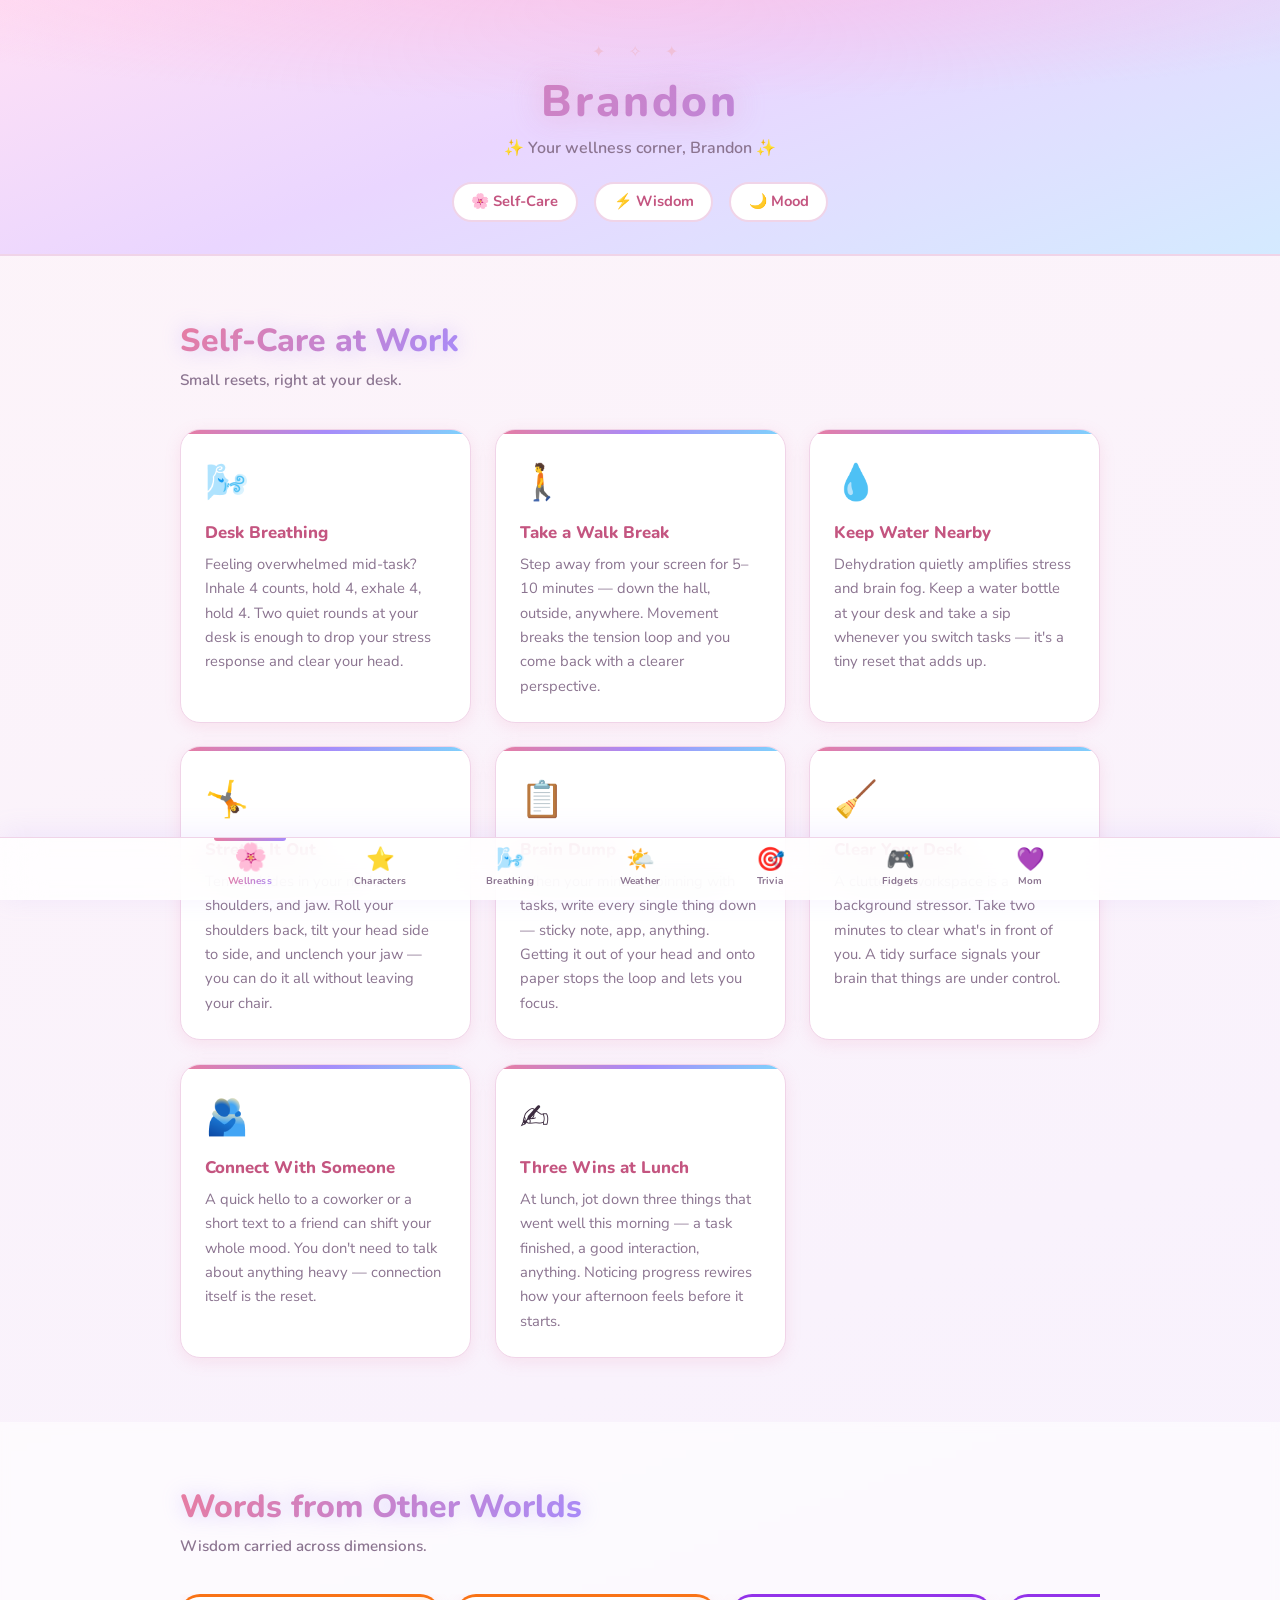
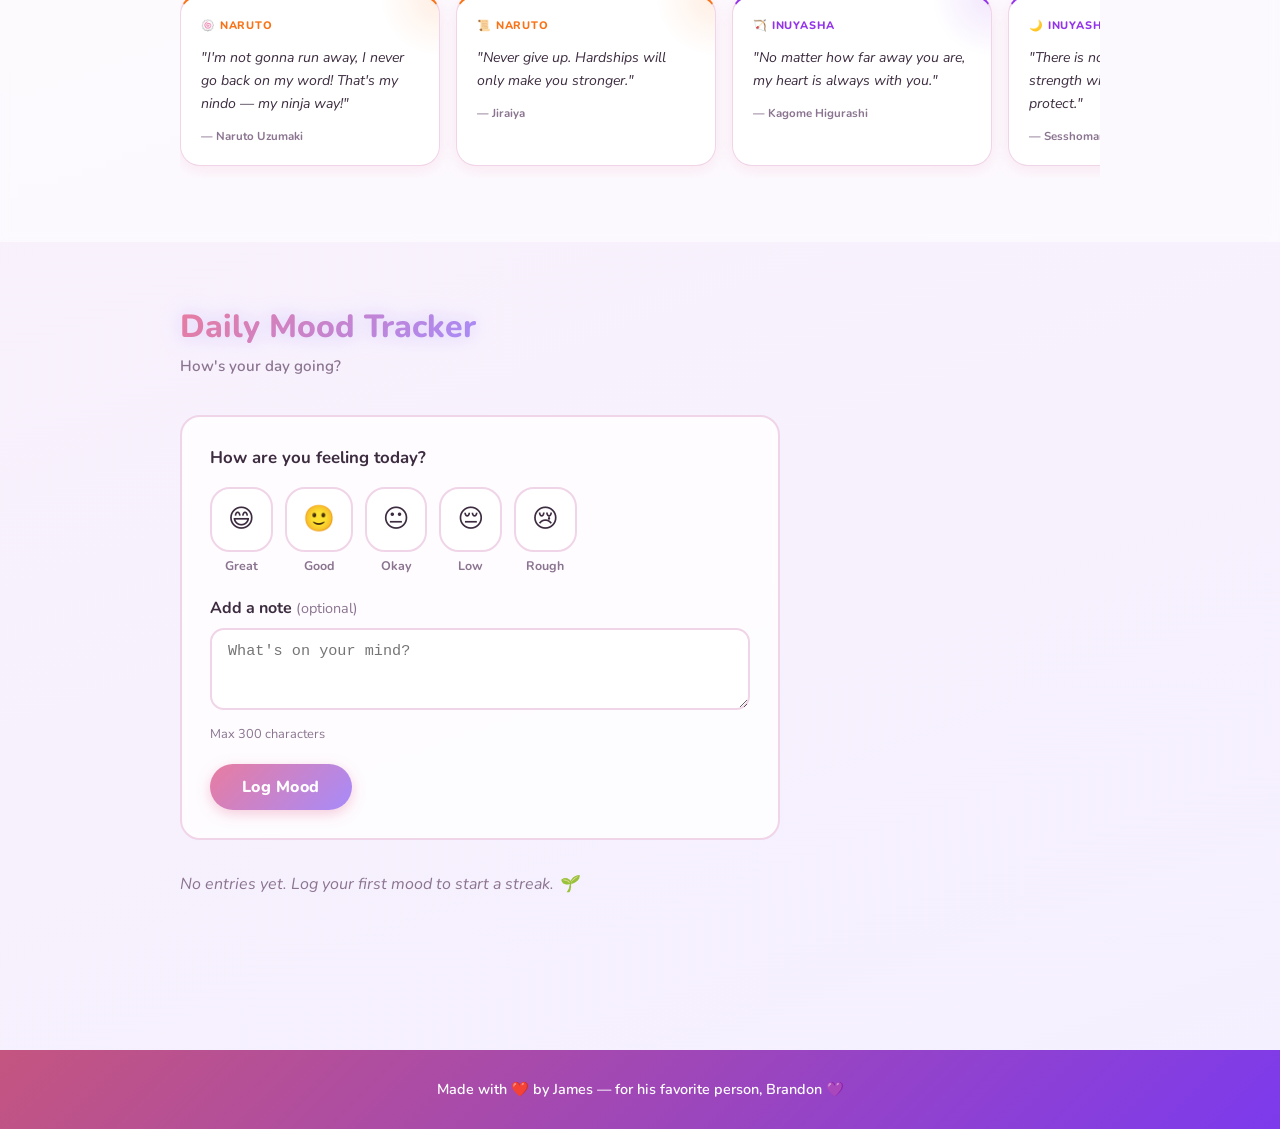
==== index.html @ 8e0737b9 "Rework fidget tab: 4 polished games + 3 new ones Brings back the fidget-games tab (previously only o" ====
<!DOCTYPE html>
<html lang="en">
<head>
  <meta charset="UTF-8">
  <meta name="viewport" content="width=device-width, initial-scale=1.0">
  <meta name="description" content="A calm space for self-care tips and daily mood tracking.">
  <title>Brandon — Mental Wellness</title>
  <link rel="preconnect" href="https://fonts.googleapis.com">
  <link rel="preconnect" href="https://fonts.gstatic.com" crossorigin>
  <link href="https://fonts.googleapis.com/css2?family=Nunito:wght@400;600;700;800&family=Nunito+Sans:wght@400;600&display=swap" rel="stylesheet">
  <link rel="stylesheet" href="styles.css">
</head>
<body>
  <a class="skip-link" href="#main-content">Skip to main content</a>

  <header role="banner">
    <div class="petals" aria-hidden="true">
      <span></span><span></span><span></span><span></span><span></span><span></span>
    </div>
    <div class="container">
      <div class="header-sparkles" aria-hidden="true">✦ ✧ ✦</div>
      <h1>Brandon</h1>
      <p class="tagline">✨ Your wellness corner, Brandon ✨</p>
      <nav aria-label="Page sections">
        <a href="#self-care">🌸 Self-Care</a>
        <a href="#wisdom">⚡ Wisdom</a>
        <a href="#mood-tracker">🌙 Mood</a>
      </nav>
    </div>
  </header>

  <main id="main-content">

    <!-- ── SELF-CARE TIPS ── -->
    <section id="self-care" aria-labelledby="self-care-heading">
      <div class="container">
        <h2 id="self-care-heading">Self-Care at Work</h2>
        <p class="section-intro">Small resets, right at your desk.</p>
        <div class="card-grid" role="list">

          <article class="tip-card" role="listitem">
            <div class="tip-icon" aria-hidden="true">🌬️</div>
            <h3>Desk Breathing</h3>
            <p>Feeling overwhelmed mid-task? Inhale 4 counts, hold 4, exhale 4, hold 4. Two quiet rounds at your desk is enough to drop your stress response and clear your head.</p>
          </article>

          <article class="tip-card" role="listitem">
            <div class="tip-icon" aria-hidden="true">🚶</div>
            <h3>Take a Walk Break</h3>
            <p>Step away from your screen for 5–10 minutes — down the hall, outside, anywhere. Movement breaks the tension loop and you come back with a clearer perspective.</p>
          </article>

          <article class="tip-card" role="listitem">
            <div class="tip-icon" aria-hidden="true">💧</div>
            <h3>Keep Water Nearby</h3>
            <p>Dehydration quietly amplifies stress and brain fog. Keep a water bottle at your desk and take a sip whenever you switch tasks — it's a tiny reset that adds up.</p>
          </article>

          <article class="tip-card" role="listitem">
            <div class="tip-icon" aria-hidden="true">🤸</div>
            <h3>Stretch It Out</h3>
            <p>Tension hides in your neck, shoulders, and jaw. Roll your shoulders back, tilt your head side to side, and unclench your jaw — you can do it all without leaving your chair.</p>
          </article>

          <article class="tip-card" role="listitem">
            <div class="tip-icon" aria-hidden="true">📋</div>
            <h3>Brain Dump</h3>
            <p>When your mind is spinning with tasks, write every single thing down — sticky note, app, anything. Getting it out of your head and onto paper stops the loop and lets you focus.</p>
          </article>

          <article class="tip-card" role="listitem">
            <div class="tip-icon" aria-hidden="true">🧹</div>
            <h3>Clear Your Desk</h3>
            <p>A cluttered workspace is a background stressor. Take two minutes to clear what's in front of you. A tidy surface signals your brain that things are under control.</p>
          </article>

          <article class="tip-card" role="listitem">
            <div class="tip-icon" aria-hidden="true">🫂</div>
            <h3>Connect With Someone</h3>
            <p>A quick hello to a coworker or a short text to a friend can shift your whole mood. You don't need to talk about anything heavy — connection itself is the reset.</p>
          </article>

          <article class="tip-card" role="listitem">
            <div class="tip-icon" aria-hidden="true">✍️</div>
            <h3>Three Wins at Lunch</h3>
            <p>At lunch, jot down three things that went well this morning — a task finished, a good interaction, anything. Noticing progress rewires how your afternoon feels before it starts.</p>
          </article>

        </div>
      </div>
    </section>

    <!-- ── ANIME WISDOM ── -->
    <section id="wisdom" aria-labelledby="wisdom-heading">
      <div class="container">
        <h2 id="wisdom-heading">Words from Other Worlds</h2>
        <p class="section-intro">Wisdom carried across dimensions.</p>
        <div class="wisdom-scroll" role="list" aria-label="Anime wisdom quotes">

          <article class="wisdom-card wisdom-naruto" role="listitem">
            <div class="wisdom-badge">🍥 Naruto</div>
            <p class="wisdom-quote">"I'm not gonna run away, I never go back on my word! That's my nindo — my ninja way!"</p>
            <p class="wisdom-cite">— Naruto Uzumaki</p>
          </article>

          <article class="wisdom-card wisdom-naruto" role="listitem">
            <div class="wisdom-badge">📜 Naruto</div>
            <p class="wisdom-quote">"Never give up. Hardships will only make you stronger."</p>
            <p class="wisdom-cite">— Jiraiya</p>
          </article>

          <article class="wisdom-card wisdom-inuyasha" role="listitem">
            <div class="wisdom-badge">🏹 Inuyasha</div>
            <p class="wisdom-quote">"No matter how far away you are, my heart is always with you."</p>
            <p class="wisdom-cite">— Kagome Higurashi</p>
          </article>

          <article class="wisdom-card wisdom-inuyasha" role="listitem">
            <div class="wisdom-badge">🌙 Inuyasha</div>
            <p class="wisdom-quote">"There is no such thing as true strength without something to protect."</p>
            <p class="wisdom-cite">— Sesshomaru</p>
          </article>

          <article class="wisdom-card wisdom-starwars" role="listitem">
            <div class="wisdom-badge">✨ Star Wars</div>
            <p class="wisdom-quote">"Do or do not. There is no try."</p>
            <p class="wisdom-cite">— Master Yoda</p>
          </article>

          <article class="wisdom-card wisdom-starwars" role="listitem">
            <div class="wisdom-badge">🔵 Star Wars</div>
            <p class="wisdom-quote">"Your focus determines your reality."</p>
            <p class="wisdom-cite">— Obi-Wan Kenobi</p>
          </article>

        </div>
      </div>
    </section>

    <!-- ── MOOD TRACKER ── -->
    <section id="mood-tracker" aria-labelledby="mood-heading">
      <div class="container">
        <h2 id="mood-heading">Daily Mood Tracker</h2>
        <p class="section-intro">How's your day going?</p>

        <form id="mood-form" novalidate aria-label="Log today's mood">
          <fieldset>
            <legend>How are you feeling today?</legend>
            <div class="mood-options" role="group" aria-label="Mood selection">
              <!-- Built dynamically by app.js -->
            </div>
          </fieldset>

          <label for="mood-note">Add a note <span class="optional">(optional)</span></label>
          <textarea id="mood-note" name="note" rows="3"
                    placeholder="What's on your mind?"
                    maxlength="300"
                    aria-describedby="note-hint"></textarea>
          <span id="note-hint" class="hint">Max 300 characters</span>

          <button type="submit">Log Mood</button>
        </form>

        <div id="mood-history" aria-live="polite" aria-label="Mood history">
          <!-- Rendered by app.js -->
        </div>
      </div>
    </section>

  </main>

  <footer role="contentinfo">
    <div class="container">
      <p>Made with ❤️ by James — for his favorite person, Brandon 💜</p>
    </div>
  </footer>

  <script defer src="app.js"></script>

  <nav class="bottom-nav" aria-label="Main navigation">
    <a href="index.html" class="bottom-nav__item active" aria-current="page">
      <span class="bottom-nav__icon" aria-hidden="true">🌸</span>
      <span class="bottom-nav__label">Wellness</span>
    </a>
    <a href="characters.html" class="bottom-nav__item">
      <span class="bottom-nav__icon" aria-hidden="true">⭐</span>
      <span class="bottom-nav__label">Characters</span>
    </a>
    <a href="breathing.html" class="bottom-nav__item">
      <span class="bottom-nav__icon" aria-hidden="true">🌬️</span>
      <span class="bottom-nav__label">Breathing</span>
    </a>
    <a href="weather.html" class="bottom-nav__item">
      <span class="bottom-nav__icon" aria-hidden="true">🌤️</span>
      <span class="bottom-nav__label">Weather</span>
    </a>
    <a href="trivia.html" class="bottom-nav__item">
      <span class="bottom-nav__icon" aria-hidden="true">🎯</span>
      <span class="bottom-nav__label">Trivia</span>
    </a>
    <a href="fidget-games.html" class="bottom-nav__item">
      <span class="bottom-nav__icon" aria-hidden="true">🎮</span>
      <span class="bottom-nav__label">Fidgets</span>
    </a>
    <a href="memorial.html" class="bottom-nav__item">
      <span class="bottom-nav__icon" aria-hidden="true">💜</span>
      <span class="bottom-nav__label">Mom</span>
    </a>
  </nav>
</body>
</html>
---- styles.css ----
/* ── Variables ──────────────────────────────────────────── */
:root {
  --color-bg:        #fdf4f9;
  --color-surface:   #ffffff;
  --color-primary:   #e87ca0;
  --color-primary-dk:#c45580;
  --color-accent:    #a78bfa;
  --color-accent2:   #7dd3fc;
  --color-text:      #3d2c40;
  --color-text-muted:#8b7490;
  --color-border:    #f0d4e8;
  --color-selected:  #fce7f3;
  --gradient-main:   linear-gradient(135deg, #e87ca0, #a78bfa);
  --gradient-card:   linear-gradient(90deg, #e87ca0, #a78bfa, #7dd3fc);
  --radius:          20px;
  --shadow-sm:       0 4px 16px rgba(232, 124, 160, 0.15);
  --shadow-md:       0 8px 32px rgba(167, 139, 250, 0.25);
  --transition:      0.25s ease;
}

/* ── Reset ──────────────────────────────────────────────── */
*, *::before, *::after { box-sizing: border-box; margin: 0; padding: 0; }

/* ── Base ───────────────────────────────────────────────── */
html { scroll-behavior: smooth; }

body {
  font-family: 'Nunito Sans', system-ui, sans-serif;
  font-size: 16px;
  line-height: 1.6;
  background: linear-gradient(160deg, #fdf4f9, #f5f0ff, #edf8ff, #fce7f3, #fdf4f9);
  background-size: 400% 400%;
  animation: bgDrift 16s ease infinite;
  color: var(--color-text);
}

h1, h2, h3 {
  font-family: 'Nunito', sans-serif;
  line-height: 1.3;
  font-weight: 800;
}

a {
  color: var(--color-primary-dk);
  text-decoration: underline;
}
a:hover { color: var(--color-accent); }

/* ── Focus ──────────────────────────────────────────────── */
:focus-visible {
  outline: 3px solid var(--color-accent);
  outline-offset: 3px;
  border-radius: 6px;
}

/* ── Skip link ──────────────────────────────────────────── */
.skip-link {
  position: absolute;
  top: -999px;
  left: 1rem;
  background: var(--gradient-main);
  color: #fff;
  padding: 0.5rem 1rem;
  border-radius: 0 0 var(--radius) var(--radius);
  z-index: 100;
  text-decoration: none;
}
.skip-link:focus { top: 0; }

/* ── Layout container ───────────────────────────────────── */
.container {
  max-width: 960px;
  margin: 0 auto;
  padding: 0 1.25rem;
  position: relative;
  z-index: 1;
}

/* ── Sakura petals ──────────────────────────────────────── */
.petals {
  position: absolute;
  inset: 0;
  pointer-events: none;
  overflow: hidden;
}

.petals span {
  position: absolute;
  top: -20px;
  display: block;
  border-radius: 0 100% 0 100%;
  opacity: 0;
  animation: petalFall linear infinite;
}

.petals span:nth-child(1) { width: 10px; height: 10px; left: 8%;  background: #f9b8d0; animation-duration: 9s;  animation-delay: 0s;   }
.petals span:nth-child(2) { width: 8px;  height: 8px;  left: 25%; background: #e8b4e8; animation-duration: 7s;  animation-delay: 2.5s; }
.petals span:nth-child(3) { width: 12px; height: 12px; left: 50%; background: #c4b5fd; animation-duration: 11s; animation-delay: 1s;   }
.petals span:nth-child(4) { width: 9px;  height: 9px;  left: 68%; background: #f9b8d0; animation-duration: 8s;  animation-delay: 3.5s; }
.petals span:nth-child(5) { width: 7px;  height: 7px;  left: 82%; background: #bae6fd; animation-duration: 10s; animation-delay: 0.8s; }
.petals span:nth-child(6) { width: 11px; height: 11px; left: 93%; background: #e8b4e8; animation-duration: 6s;  animation-delay: 4s;   }

@keyframes bgDrift {
  0%   { background-position: 0%   50%; }
  50%  { background-position: 100% 50%; }
  100% { background-position: 0%   50%; }
}

@keyframes petalFall {
  0%   { opacity: 0;   transform: translateY(-20px) rotate(0deg)   translateX(0); }
  10%  { opacity: 0.8; }
  80%  { opacity: 0.4; }
  100% { opacity: 0;   transform: translateY(220px) rotate(360deg) translateX(30px); }
}

/* ── Header ─────────────────────────────────────────────── */
header {
  background:
    radial-gradient(ellipse 70% 50% at 50% -10%, rgba(255,180,220,0.55), transparent),
    linear-gradient(160deg, #ffe0f5 0%, #ead6ff 45%, #d4eaff 100%);
  border-bottom: 2px solid var(--color-border);
  padding: 2.5rem 0 2rem;
  text-align: center;
  position: relative;
  overflow: hidden;
}

.header-sparkles {
  font-size: 1rem;
  color: #f0c0d8;
  letter-spacing: 0.6rem;
  margin-bottom: 0.5rem;
  animation: sparkleGlow 3s ease-in-out infinite;
}

@keyframes sparkleGlow {
  0%, 100% { opacity: 0.5; }
  50%       { opacity: 1; }
}

header h1 {
  font-size: 2.75rem;
  letter-spacing: 0.06em;
  background: var(--gradient-main);
  -webkit-background-clip: text;
  background-clip: text;
  color: transparent;
  filter: drop-shadow(0 0 16px rgba(232,124,160,0.45));
}

.tagline {
  color: var(--color-text-muted);
  margin-top: 0.35rem;
  font-family: 'Nunito', sans-serif;
  font-weight: 600;
  font-size: 1rem;
}

header nav {
  display: flex;
  justify-content: center;
  gap: 1rem;
  margin-top: 1.25rem;
}

header nav a {
  font-family: 'Nunito', sans-serif;
  font-size: 0.92rem;
  font-weight: 700;
  text-decoration: none;
  color: var(--color-primary-dk);
  padding: 0.4rem 1.1rem;
  border-radius: 999px;
  border: 2px solid var(--color-border);
  background: var(--color-surface);
  transition: background var(--transition), border-color var(--transition),
              color var(--transition), transform var(--transition);
}
header nav a:hover {
  background: var(--color-selected);
  border-color: var(--color-primary);
  color: var(--color-primary-dk);
  transform: translateY(-2px);
}

/* ── Sections ───────────────────────────────────────────── */
section {
  padding: 4rem 0;
}

section:nth-of-type(even) {
  background: rgba(255, 255, 255, 0.6);
  backdrop-filter: blur(4px);
}

section h2 {
  font-size: 2rem;
  background: var(--gradient-main);
  -webkit-background-clip: text;
  background-clip: text;
  color: transparent;
  margin-bottom: 0.4rem;
  display: inline-block;
  filter: drop-shadow(0 0 10px rgba(167,139,250,0.4));
}

.section-intro {
  color: var(--color-text-muted);
  margin-bottom: 2.25rem;
  font-family: 'Nunito', sans-serif;
  font-weight: 600;
  font-size: 0.95rem;
}

/* ── Card Grid ──────────────────────────────────────────── */
.card-grid {
  display: grid;
  grid-template-columns: repeat(auto-fill, minmax(260px, 1fr));
  gap: 1.5rem;
  list-style: none;
}

.tip-card {
  background: var(--color-surface);
  border-radius: var(--radius);
  padding: 1.5rem;
  box-shadow: var(--shadow-sm);
  border: 1px solid var(--color-border);
  position: relative;
  overflow: hidden;
  transition: transform var(--transition), box-shadow var(--transition);
}

.tip-card::before {
  content: '';
  position: absolute;
  top: 0; left: 0; right: 0;
  height: 4px;
  background: var(--gradient-card);
}

.tip-card::after {
  content: '✦';
  position: absolute;
  top: 0.9rem;
  right: 1rem;
  color: #f0c0d8;
  font-size: 1rem;
  opacity: 0;
  transform: scale(0.4) rotate(-30deg);
  transition: opacity 0.3s ease, transform 0.3s ease;
}

.tip-card:nth-child(1)  { animation: animeCardIn 0.5s cubic-bezier(0.34,1.56,0.64,1) 0.05s both; }
.tip-card:nth-child(2)  { animation: animeCardIn 0.5s cubic-bezier(0.34,1.56,0.64,1) 0.10s both; }
.tip-card:nth-child(3)  { animation: animeCardIn 0.5s cubic-bezier(0.34,1.56,0.64,1) 0.15s both; }
.tip-card:nth-child(4)  { animation: animeCardIn 0.5s cubic-bezier(0.34,1.56,0.64,1) 0.20s both; }
.tip-card:nth-child(5)  { animation: animeCardIn 0.5s cubic-bezier(0.34,1.56,0.64,1) 0.25s both; }
.tip-card:nth-child(6)  { animation: animeCardIn 0.5s cubic-bezier(0.34,1.56,0.64,1) 0.30s both; }
.tip-card:nth-child(7)  { animation: animeCardIn 0.5s cubic-bezier(0.34,1.56,0.64,1) 0.35s both; }
.tip-card:nth-child(8)  { animation: animeCardIn 0.5s cubic-bezier(0.34,1.56,0.64,1) 0.40s both; }

@keyframes animeCardIn {
  from { opacity: 0; transform: translateY(28px) scale(0.92); }
  to   { opacity: 1; transform: translateY(0)    scale(1);    }
}

.tip-card:hover {
  transform: translateY(-5px) scale(1.02);
  box-shadow: 0 0 0 2px var(--color-primary),
              0 0 24px rgba(232,124,160,0.35),
              var(--shadow-md);
}

.tip-card:hover::after {
  opacity: 1;
  transform: scale(1) rotate(0deg);
}

.tip-icon {
  font-size: 2.2rem;
  margin-bottom: 0.75rem;
}

.tip-card h3 {
  font-size: 1.05rem;
  color: var(--color-primary-dk);
  margin-bottom: 0.5rem;
}

.tip-card p {
  font-size: 0.92rem;
  color: var(--color-text-muted);
  line-height: 1.65;
}

/* ── Mood Form ──────────────────────────────────────────── */
#mood-form {
  background: rgba(255, 255, 255, 0.8);
  border: 2px solid var(--color-border);
  border-radius: var(--radius);
  padding: 1.75rem;
  max-width: 600px;
  backdrop-filter: blur(4px);
}

fieldset {
  border: none;
  padding: 0;
  margin-bottom: 1.25rem;
}

legend {
  font-family: 'Nunito', sans-serif;
  font-size: 1.05rem;
  font-weight: 700;
  color: var(--color-text);
  margin-bottom: 1rem;
}

.mood-options {
  display: flex;
  flex-wrap: wrap;
  gap: 0.75rem;
}

.mood-option {
  display: flex;
  flex-direction: column;
  align-items: center;
  gap: 0.3rem;
  cursor: pointer;
}

.mood-option input[type="radio"] {
  position: absolute;
  opacity: 0;
  width: 0;
  height: 0;
}

.mood-visual {
  display: flex;
  flex-direction: column;
  align-items: center;
  gap: 0.3rem;
  padding: 0.6rem 1rem;
  border: 2px solid var(--color-border);
  border-radius: var(--radius);
  background: var(--color-surface);
  transition: border-color var(--transition), background var(--transition),
              transform var(--transition), box-shadow var(--transition);
  font-size: 1.6rem;
}

.mood-label {
  font-family: 'Nunito', sans-serif;
  font-size: 0.78rem;
  color: var(--color-text-muted);
  font-weight: 700;
}

.mood-option input[type="radio"]:checked + .mood-visual {
  border-color: var(--color-primary);
  background: var(--color-selected);
  box-shadow: 0 0 0 3px rgba(232, 124, 160, 0.2);
  transform: scale(1.07);
}

.mood-option:hover .mood-visual {
  border-color: var(--color-accent);
  transform: scale(1.05);
}

.mood-option input[type="radio"]:focus-visible + .mood-visual {
  outline: 3px solid var(--color-accent);
  outline-offset: 3px;
}

#mood-form label[for="mood-note"] {
  display: block;
  font-family: 'Nunito', sans-serif;
  font-weight: 700;
  margin-bottom: 0.4rem;
  color: var(--color-text);
}

.optional {
  font-weight: normal;
  color: var(--color-text-muted);
  font-size: 0.9em;
}

textarea {
  width: 100%;
  padding: 0.75rem 1rem;
  border: 2px solid var(--color-border);
  border-radius: 14px;
  font-family: 'Nunito Sans', inherit;
  font-size: 0.95rem;
  color: var(--color-text);
  background: var(--color-surface);
  resize: vertical;
  transition: border-color var(--transition), box-shadow var(--transition);
}
textarea:focus {
  border-color: var(--color-primary);
  box-shadow: 0 0 0 3px rgba(232, 124, 160, 0.15);
  outline: none;
}

.hint {
  display: block;
  font-size: 0.8rem;
  color: var(--color-text-muted);
  margin-top: 0.3rem;
  margin-bottom: 1.25rem;
}

button[type="submit"] {
  background: var(--gradient-main);
  color: #fff;
  border: none;
  padding: 0.75rem 2rem;
  border-radius: 999px;
  font-family: 'Nunito', sans-serif;
  font-size: 1rem;
  font-weight: 800;
  cursor: pointer;
  letter-spacing: 0.03em;
  box-shadow: 0 4px 14px rgba(232, 124, 160, 0.4);
  transition: transform var(--transition), box-shadow var(--transition), opacity var(--transition);
}
button[type="submit"]:hover:not(:disabled) {
  transform: translateY(-2px);
  box-shadow: 0 6px 20px rgba(167, 139, 250, 0.45);
}
button[type="submit"]:disabled {
  opacity: 0.65;
  cursor: default;
}

/* ── Mood History ───────────────────────────────────────── */
#mood-history {
  margin-top: 2rem;
  max-width: 600px;
}

.history-heading {
  font-family: 'Nunito', sans-serif;
  font-size: 1.05rem;
  font-weight: 700;
  color: var(--color-text-muted);
  margin-bottom: 1rem;
}

.empty-state {
  color: var(--color-text-muted);
  font-style: italic;
  font-family: 'Nunito', sans-serif;
}

.history-entry {
  background: rgba(255, 255, 255, 0.85);
  border: 2px solid var(--color-border);
  border-radius: var(--radius);
  padding: 1rem 1.25rem;
  margin-bottom: 0.75rem;
  backdrop-filter: blur(4px);
  transition: box-shadow var(--transition);
}
.history-entry:hover {
  box-shadow: var(--shadow-sm);
}

.entry-header {
  display: flex;
  align-items: center;
  gap: 0.75rem;
}

.entry-emoji {
  font-size: 1.75rem;
  flex-shrink: 0;
}

.entry-header > div {
  flex: 1;
  min-width: 0;
}

.entry-mood {
  display: block;
  font-family: 'Nunito', sans-serif;
  font-weight: 800;
  color: var(--color-primary-dk);
}

.entry-date {
  display: block;
  font-size: 0.83rem;
  color: var(--color-text-muted);
}

.entry-note {
  margin-top: 0.6rem;
  font-size: 0.9rem;
  color: var(--color-text);
  white-space: pre-wrap;
  word-break: break-word;
}

.delete-btn {
  background: none;
  border: 2px solid var(--color-border);
  border-radius: 999px;
  color: var(--color-text-muted);
  font-size: 0.75rem;
  padding: 0.2rem 0.55rem;
  cursor: pointer;
  flex-shrink: 0;
  transition: border-color var(--transition), color var(--transition),
              background var(--transition);
}
.delete-btn:hover {
  border-color: var(--color-primary);
  color: var(--color-primary);
  background: var(--color-selected);
}

/* ── Footer ─────────────────────────────────────────────── */
footer {
  background: linear-gradient(135deg, #c45580, #7c3aed);
  color: #fff;
  padding: 1.75rem 0;
  text-align: center;
  font-family: 'Nunito', sans-serif;
  font-size: 0.9rem;
  font-weight: 600;
}
footer a { color: #fce7f3; }
footer a:hover { color: #fff; }

/* ── Characters page: character image cards ─────────────── */
.char-img-wrap {
  position: relative;
  height: 220px;
  margin: -1.5rem -1.5rem 0 -1.5rem;
  border-radius: var(--radius) var(--radius) 0 0;
  overflow: hidden;
  background: linear-gradient(160deg, #f0d4e8, #fce7f3);
}

.quote-card[data-series="naruto"]   .char-img-wrap { box-shadow: 0 3px 0 #ff8c00; background: linear-gradient(160deg, #fff5ed, #fed7aa); }
.quote-card[data-series="inuyasha"] .char-img-wrap { box-shadow: 0 3px 0 #dc2626; background: linear-gradient(160deg, #fef2f2, #fecaca); }
.quote-card[data-series="starwars"] .char-img-wrap { box-shadow: 0 3px 0 #2563eb; background: linear-gradient(160deg, #eff6ff, #bfdbfe); }

.char-img {
  width: 100%;
  height: 100%;
  object-fit: contain;
  object-position: center bottom;
  opacity: 0;
  transition: opacity 0.5s ease;
  display: block;
}

.img-skeleton {
  position: absolute;
  inset: 0;
  display: flex;
  align-items: center;
  justify-content: center;
  background: linear-gradient(90deg, #f0d4e8 25%, #fce7f3 50%, #f0d4e8 75%);
  background-size: 200% 100%;
  animation: shimmer 1.5s ease-in-out infinite;
}

@keyframes shimmer {
  0%   { background-position:  200% 0; }
  100% { background-position: -200% 0; }
}

.card-body {
  padding-top: 1rem;
}

/* ── Characters page: scene / GIF ───────────────────────── */
.scene-btn {
  display: inline-block;
  font-family: 'Nunito', sans-serif;
  font-weight: 700;
  font-size: 0.8rem;
  color: var(--color-primary-dk);
  border: 2px solid var(--color-border);
  padding: 0.28rem 0.8rem;
  border-radius: 999px;
  background: none;
  cursor: pointer;
  margin-top: 0.8rem;
  transition: all var(--transition);
}
.scene-btn:hover:not(:disabled) {
  border-color: var(--color-primary);
  background: var(--color-selected);
}
.scene-btn:disabled { opacity: 0.5; cursor: default; }

.gif-wrap {
  max-height: 0;
  overflow: hidden;
  transition: max-height 0.5s ease;
}
.gif-wrap.open { max-height: 350px; margin-top: 0.75rem; }

.gif-skeleton {
  height: 180px;
  border-radius: 12px;
  display: flex;
  align-items: center;
  justify-content: center;
  background: linear-gradient(90deg, #f0d4e8 25%, #fce7f3 50%, #f0d4e8 75%);
  background-size: 200% 100%;
  animation: shimmer 1.5s ease-in-out infinite;
}

.gif-img {
  width: 100%;
  border-radius: 12px;
  display: none;
  animation: cardIn 0.4s ease both;
}

/* ── Characters page: star field ───────────────────────── */
#bg-stars {
  position: fixed;
  inset: 0;
  pointer-events: none;
  z-index: 0;
  overflow: hidden;
}

.bg-star {
  position: absolute;
  border-radius: 50%;
  background: #fff;
  box-shadow: 0 0 5px rgba(255, 255, 255, 0.9);
  animation: twinkle ease-in-out infinite alternate;
}

@keyframes twinkle {
  from { opacity: 0.08; transform: scale(0.6); }
  to   { opacity: 0.95; transform: scale(1.5); }
}

/* ── Characters page: title glow ────────────────────────── */
.characters-page header h1 {
  animation: titleGlow 3.5s ease-in-out infinite;
}

@keyframes titleGlow {
  0%, 100% { filter: drop-shadow(0 0 6px  rgba(232, 124, 160, 0.5)); }
  50%       { filter: drop-shadow(0 0 22px rgba(167, 139, 250, 0.75)); }
}

/* ── Characters page: card entrance ─────────────────────── */
@keyframes cardIn {
  from { opacity: 0; transform: translateY(30px) scale(0.94); }
  to   { opacity: 1; transform: translateY(0)    scale(1); }
}

.quote-card {
  animation: cardIn 0.5s cubic-bezier(0.34, 1.56, 0.64, 1) both;
}

/* ── Characters page: card shimmer on hover ─────────────── */
.quote-card::after {
  content: '';
  position: absolute;
  inset: 0;
  border-radius: var(--radius);
  background: linear-gradient(
    110deg,
    transparent 30%,
    rgba(255, 255, 255, 0.5) 50%,
    transparent 70%
  );
  transform: translateX(-160%);
  pointer-events: none;
  transition: transform 0.65s ease;
}
.quote-card:hover::after { transform: translateX(160%); }

/* ── Characters page: series glow on hover ──────────────── */
.quote-card[data-series="naruto"]:hover {
  box-shadow: 0 8px 32px rgba(255, 140, 0, 0.45), 0 0 0 1px rgba(255, 140, 0, 0.2);
}
.quote-card[data-series="inuyasha"]:hover {
  box-shadow: 0 8px 32px rgba(220, 38, 38, 0.4), 0 0 0 1px rgba(220, 38, 38, 0.2);
}
.quote-card[data-series="starwars"]:hover {
  box-shadow: 0 8px 32px rgba(37, 99, 235, 0.45), 0 0 0 1px rgba(37, 99, 235, 0.2);
}

/* ── Characters page: avatar float on hover ─────────────── */
@keyframes avatarFloat {
  0%, 100% { transform: translateY(0)    rotate(0deg); }
  50%       { transform: translateY(-9px) rotate(8deg); }
}
.quote-card:hover .char-avatar {
  display: inline-block;
  animation: avatarFloat 1s ease-in-out infinite;
}

/* ── Characters page: click particle burst ──────────────── */
.burst-particle {
  position: absolute;
  width: 7px;
  height: 7px;
  border-radius: 50%;
  pointer-events: none;
  z-index: 20;
  animation: burst 0.7s ease-out forwards;
}

@keyframes burst {
  0%   { opacity: 1; transform: translate(-50%, -50%) translate(0, 0)                 scale(1); }
  100% { opacity: 0; transform: translate(-50%, -50%) translate(var(--tx), var(--ty)) scale(0.15); }
}

/* ── Characters page: filter grid fade ──────────────────── */
#quotes-grid {
  transition: opacity 0.18s ease, transform 0.18s ease;
}
#quotes-grid.fading {
  opacity: 0;
  transform: translateY(10px);
}

/* ── Filter bar (characters page) ──────────────────────── */
.filter-bar {
  display: flex;
  flex-wrap: wrap;
  gap: 0.6rem;
  margin-bottom: 2.5rem;
}

.filter-btn {
  font-family: 'Nunito', sans-serif;
  font-weight: 700;
  font-size: 0.88rem;
  padding: 0.45rem 1.1rem;
  border-radius: 999px;
  border: 2px solid var(--color-border);
  background: var(--color-surface);
  color: var(--color-text-muted);
  cursor: pointer;
  transition: all var(--transition);
}
.filter-btn:hover { border-color: var(--color-primary); color: var(--color-primary-dk); }
.filter-btn.active { background: var(--color-selected); border-color: var(--color-primary); color: var(--color-primary-dk); }
.filter-btn.naruto-btn.active   { background: #fff7ed; border-color: #ff8c00; color: #c2410c; }
.filter-btn.inuyasha-btn.active { background: #fef2f2; border-color: #dc2626; color: #991b1b; }
.filter-btn.starwars-btn.active { background: #eff6ff; border-color: #2563eb; color: #1e40af; }

/* ── Quote cards (characters page) ─────────────────────── */
.quote-card {
  background: rgba(255, 255, 255, 0.85);
  border-radius: var(--radius);
  padding: 1.5rem;
  border: 2px solid var(--color-border);
  backdrop-filter: blur(4px);
  position: relative;
  overflow: hidden;
  transition: transform var(--transition), box-shadow var(--transition);
}
.quote-card:hover {
  transform: translateY(-4px);
  box-shadow: var(--shadow-md);
}
.quote-card::before {
  content: '';
  position: absolute;
  top: 0; left: 0; right: 0;
  height: 4px;
}
.quote-card[data-series="naruto"]::before   { background: linear-gradient(90deg, #ff8c00, #ffd700); }
.quote-card[data-series="inuyasha"]::before { background: linear-gradient(90deg, #dc2626, #9f1239); }
.quote-card[data-series="starwars"]::before { background: linear-gradient(90deg, #2563eb, #7c3aed); }

.char-avatar {
  font-size: 2.5rem;
  margin-bottom: 0.6rem;
}

.char-name {
  font-family: 'Nunito', sans-serif;
  font-weight: 800;
  font-size: 1.05rem;
  color: var(--color-text);
  margin-bottom: 0.1rem;
}

.char-series {
  font-family: 'Nunito', sans-serif;
  font-size: 0.78rem;
  font-weight: 700;
  color: var(--color-text-muted);
  margin-bottom: 0.85rem;
  text-transform: uppercase;
  letter-spacing: 0.05em;
}

blockquote {
  font-style: italic;
  color: var(--color-text);
  font-size: 0.93rem;
  line-height: 1.7;
  border-left: 3px solid var(--color-border);
  padding-left: 0.85rem;
  margin: 0;
  position: relative;
}

/* ── Breathing page: visualizer section ─────────────────── */
.viz-section {
  background: rgba(20, 10, 35, 0.04);
  padding: 3.5rem 0 2.5rem;
}

.viz-container {
  display: flex;
  flex-direction: column;
  align-items: center;
  text-align: center;
}

.active-tech-header {
  max-width: 560px;
}

.active-tech-header h2 {
  display: block;
}

/* ── Breathing page: stage + rings ──────────────────────── */
.breath-stage {
  position: relative;
  width: min(300px, 88vw);
  height: min(300px, 88vw);
  margin: 2rem auto;
  display: flex;
  align-items: center;
  justify-content: center;
  overflow: visible;
}

.breath-rings {
  position: absolute;
  inset: 0;
  display: flex;
  align-items: center;
  justify-content: center;
}

.breath-ring {
  position: absolute;
  width: 165px;
  height: 165px;
  border-radius: 50%;
  border: 2px solid rgba(232, 124, 160, 0.45);
  animation: ringExpand 4s ease-out infinite;
}

@keyframes ringExpand {
  0%   { transform: scale(1);   opacity: 0.65; }
  100% { transform: scale(2.6); opacity: 0; }
}

/* ── Breathing page: main circle ────────────────────────── */
#breath-circle {
  position: absolute;
  width: 160px;
  height: 160px;
  border-radius: 50%;
  background: radial-gradient(circle at 33% 33%, #fce7f3, #e87ca0 55%, #a78bfa 90%);
  z-index: 2;
  box-shadow: 0 0 30px rgba(167, 139, 250, 0.4);
  animation: idleBreath 5s ease-in-out infinite;
  transition: transform 4s ease-in-out, box-shadow 4s ease-in-out;
}

@keyframes idleBreath {
  0%, 100% { transform: scale(1);    box-shadow: 0 0 22px rgba(167,139,250,0.35); }
  50%       { transform: scale(1.22); box-shadow: 0 0 45px rgba(232,124,160,0.5); }
}

#breath-circle.active  { animation: none; }

#breath-circle.holding { animation: holdGlow 2s ease-in-out infinite; }

@keyframes holdGlow {
  0%, 100% { box-shadow: 0 0 30px rgba(232,124,160,0.45), 0 0 60px rgba(167,139,250,0.2); }
  50%       { box-shadow: 0 0 65px rgba(232,124,160,0.75), 0 0 110px rgba(167,139,250,0.4); }
}

/* ── Breathing page: text overlay ───────────────────────── */
.breath-text {
  position: absolute;
  z-index: 3;
  display: flex;
  flex-direction: column;
  align-items: center;
  pointer-events: none;
  gap: 0.1rem;
}

#phase-label {
  font-family: 'Nunito', sans-serif;
  font-size: 0.8rem;
  font-weight: 700;
  color: rgba(255, 255, 255, 0.92);
  text-transform: uppercase;
  letter-spacing: 0.13em;
  text-shadow: 0 1px 6px rgba(0,0,0,0.3);
}

#phase-countdown {
  font-family: 'Nunito', sans-serif;
  font-size: 3rem;
  font-weight: 800;
  color: #fff;
  line-height: 1;
  text-shadow: 0 2px 10px rgba(0,0,0,0.25);
  min-height: 3rem;
}

@keyframes textPop {
  0%   { transform: scale(0.75); opacity: 0.4; }
  60%  { transform: scale(1.1); }
  100% { transform: scale(1);   opacity: 1; }
}
.text-pop { animation: textPop 0.35s cubic-bezier(0.34, 1.56, 0.64, 1) both; }

/* ── Breathing page: pattern display ────────────────────── */
.pattern-display {
  display: flex;
  justify-content: center;
  align-items: center;
  flex-wrap: wrap;
  gap: 0.25rem;
  margin: 0.5rem 0 1rem;
  min-height: 3.5rem;
}

.pattern-step {
  display: inline-flex;
  flex-direction: column;
  align-items: center;
  padding: 0.3rem 0.65rem;
  border-radius: 10px;
  background: rgba(255, 255, 255, 0.55);
  border: 1.5px solid var(--color-border);
  transition: all 0.35s ease;
  min-width: 3rem;
}

.pattern-step.active {
  background: rgba(232, 124, 160, 0.12);
  border-color: var(--color-primary);
  transform: scale(1.12);
  box-shadow: 0 2px 14px rgba(232, 124, 160, 0.3);
}

.step-label {
  font-family: 'Nunito', sans-serif;
  font-size: 0.62rem;
  font-weight: 700;
  text-transform: uppercase;
  letter-spacing: 0.05em;
  color: var(--color-text-muted);
}

.step-num {
  font-family: 'Nunito', sans-serif;
  font-size: 1.3rem;
  font-weight: 800;
  color: var(--color-text);
  line-height: 1.1;
}

.pattern-step.active .step-num   { color: var(--color-primary-dk); }
.pattern-step.active .step-label { color: var(--color-primary); }

.pattern-sep {
  color: var(--color-border);
  font-size: 1.3rem;
  line-height: 2.2;
  margin: 0 0.1rem;
}

/* ── Breathing page: stats + controls ───────────────────── */
.breath-stats {
  font-family: 'Nunito', sans-serif;
  font-size: 0.9rem;
  color: var(--color-text-muted);
  margin-bottom: 1.1rem;
}

@keyframes roundFlash {
  0%   { transform: scale(1);   color: inherit; }
  50%  { transform: scale(1.5); color: var(--color-primary); }
  100% { transform: scale(1);   color: inherit; }
}
.round-flash { display: inline-block; animation: roundFlash 0.5s ease; }

.breath-controls {
  display: flex;
  gap: 0.75rem;
  justify-content: center;
  flex-wrap: wrap;
}

.ctrl-btn {
  font-family: 'Nunito', sans-serif;
  font-weight: 700;
  font-size: 0.95rem;
  padding: 0.65rem 1.75rem;
  border-radius: 999px;
  border: 2px solid transparent;
  cursor: pointer;
  transition: all var(--transition);
}

.ctrl-btn:disabled { opacity: 0.4; cursor: default; transform: none !important; }

.ctrl-start {
  background: var(--gradient-main);
  color: #fff;
  box-shadow: 0 4px 14px rgba(232, 124, 160, 0.4);
}
.ctrl-start:hover:not(:disabled) {
  transform: translateY(-2px);
  box-shadow: 0 6px 22px rgba(232, 124, 160, 0.55);
}

.ctrl-pause, .ctrl-reset {
  background: rgba(255, 255, 255, 0.8);
  border-color: var(--color-border);
  color: var(--color-text-muted);
  backdrop-filter: blur(4px);
}
.ctrl-pause:hover:not(:disabled),
.ctrl-reset:hover:not(:disabled) {
  border-color: var(--color-primary);
  color: var(--color-primary-dk);
  background: var(--color-selected);
  transform: translateY(-1px);
}

/* ── Breathing page: technique cards ────────────────────── */
.technique-card {
  background: rgba(255, 255, 255, 0.85);
  border-radius: var(--radius);
  padding: 1.5rem;
  border: 2px solid var(--color-border);
  backdrop-filter: blur(4px);
  position: relative;
  overflow: hidden;
  cursor: pointer;
  transition: transform var(--transition), box-shadow var(--transition), border-color var(--transition);
  animation: cardIn 0.45s cubic-bezier(0.34, 1.56, 0.64, 1) both;
  text-align: left;
}

.technique-card::before {
  content: '';
  position: absolute;
  top: 0; left: 0; right: 0;
  height: 4px;
  background: var(--card-color, var(--color-primary));
}

.technique-card::after {
  content: '';
  position: absolute;
  inset: 0;
  border-radius: var(--radius);
  background: linear-gradient(110deg, transparent 30%, rgba(255,255,255,0.5) 50%, transparent 70%);
  transform: translateX(-160%);
  pointer-events: none;
  transition: transform 0.65s ease;
}
.technique-card:hover::after { transform: translateX(160%); }

.technique-card:hover {
  transform: translateY(-4px);
  box-shadow: 0 8px 32px var(--card-glow, rgba(232,124,160,0.3));
}

.technique-card.selected {
  border-color: var(--card-color, var(--color-primary));
  box-shadow: 0 0 0 3px var(--card-glow, rgba(232,124,160,0.3)),
              0 8px 32px var(--card-glow, rgba(232,124,160,0.25));
}

/* ── Breathing page: mini orb ───────────────────────────── */
.mini-orb {
  width: 52px;
  height: 52px;
  border-radius: 50%;
  background: radial-gradient(circle at 38% 38%, rgba(255,255,255,0.85), var(--orb-color, #e87ca0));
  box-shadow: 0 0 14px var(--orb-color, #e87ca0);
  margin-bottom: 0.85rem;
  animation: miniBreath var(--orb-cycle, 10s) ease-in-out infinite;
}

@keyframes miniBreath {
  0%, 100% { transform: scale(0.62); opacity: 0.5; box-shadow: 0 0 6px  var(--orb-color, #e87ca0); }
  45%, 55% { transform: scale(1.22); opacity: 1;   box-shadow: 0 0 24px var(--orb-color, #e87ca0); }
}

.technique-name {
  font-family: 'Nunito', sans-serif;
  font-weight: 800;
  font-size: 1.05rem;
  color: var(--color-text);
  margin-bottom: 0.15rem;
}

.technique-tagline {
  font-family: 'Nunito', sans-serif;
  font-size: 0.74rem;
  font-weight: 700;
  color: var(--card-color, var(--color-primary));
  text-transform: uppercase;
  letter-spacing: 0.07em;
  margin-bottom: 0.45rem;
}

.technique-pattern {
  font-family: 'Nunito', sans-serif;
  font-weight: 700;
  font-size: 0.85rem;
  color: var(--color-text-muted);
  margin-bottom: 0.55rem;
}

.technique-desc {
  font-size: 0.88rem;
  color: var(--color-text-muted);
  line-height: 1.6;
  margin-bottom: 1rem;
}

.try-btn {
  font-family: 'Nunito', sans-serif;
  font-weight: 700;
  font-size: 0.82rem;
  color: var(--card-color, var(--color-primary));
  border: 2px solid currentColor;
  padding: 0.3rem 0.85rem;
  border-radius: 999px;
  background: none;
  cursor: pointer;
  transition: all var(--transition);
}
.try-btn:hover,
.technique-card.selected .try-btn {
  background: var(--card-color, var(--color-primary));
  color: #fff;
}

/* ── Breathing page: title glow ─────────────────────────── */
.breathing-page header h1 {
  animation: titleGlow 3.5s ease-in-out infinite;
}

/* ── Bottom navigation ───────────────────────────────────── */
main {
  padding-bottom: 5.5rem;
}

.bottom-nav {
  position: fixed;
  bottom: 0;
  left: 0;
  right: 0;
  z-index: 200;
  display: flex;
  justify-content: center;
  align-items: stretch;
  background: rgba(255, 255, 255, 0.82);
  backdrop-filter: blur(20px);
  -webkit-backdrop-filter: blur(20px);
  border-top: 1px solid var(--color-border);
  box-shadow: 0 -4px 28px rgba(167, 139, 250, 0.14);
  padding: 0 1rem;
  padding-bottom: env(safe-area-inset-bottom, 0);
}

.bottom-nav__item {
  flex: 1;
  max-width: 130px;
  display: flex;
  flex-direction: column;
  align-items: center;
  justify-content: center;
  gap: 0.18rem;
  padding: 0.6rem 0.5rem 0.65rem;
  text-decoration: none;
  color: var(--color-text-muted);
  position: relative;
  transition: color var(--transition);
}

/* Gradient top-bar indicator on active tab */
.bottom-nav__item.active::before {
  content: '';
  position: absolute;
  top: 0;
  left: 22%;
  right: 22%;
  height: 3px;
  border-radius: 0 0 4px 4px;
  background: var(--gradient-main);
}

.bottom-nav__item:hover { color: var(--color-primary-dk); }

.bottom-nav__icon {
  font-size: 1.45rem;
  line-height: 1;
  transition: transform var(--transition);
}

.bottom-nav__item.active .bottom-nav__icon {
  animation: tabIconPop 0.4s cubic-bezier(0.34, 1.56, 0.64, 1) both;
}

@keyframes tabIconPop {
  from { transform: scale(0.8) translateY(4px); }
  to   { transform: scale(1.15) translateY(-2px); }
}

.bottom-nav__item:not(.active):hover .bottom-nav__icon {
  transform: translateY(-2px) scale(1.1);
}

.bottom-nav__label {
  font-family: 'Nunito', sans-serif;
  font-size: 0.62rem;
  font-weight: 700;
  letter-spacing: 0.02em;
  white-space: nowrap;
}

.bottom-nav__item.active .bottom-nav__label {
  background: var(--gradient-main);
  -webkit-background-clip: text;
  background-clip: text;
  color: transparent;
}

/* ── Weather page ────────────────────────────────────────── */
.sr-only {
  position: absolute;
  width: 1px; height: 1px;
  padding: 0; margin: -1px;
  overflow: hidden;
  clip: rect(0,0,0,0);
  white-space: nowrap;
  border: 0;
}

.weather-hero {
  position: relative;
  border-radius: 20px;
  padding: 2rem 1.5rem 1.75rem;
  text-align: center;
  margin-bottom: 1.75rem;
  overflow: hidden;
  transition: background 0.8s ease;
  box-shadow: 0 8px 32px rgba(0,0,0,0.12);
}

/* condition gradient variants */
.wx-default { background: linear-gradient(135deg, #a78bfa 0%, #e87ca0 100%); }
.wx-sunny   { background: linear-gradient(135deg, #fbbf24 0%, #f97316 100%); }
.wx-cloudy  { background: linear-gradient(135deg, #94a3b8 0%, #64748b 100%); }
.wx-rainy   { background: linear-gradient(135deg, #60a5fa 0%, #3b82f6 100%); }
.wx-stormy  { background: linear-gradient(135deg, #4b5563 0%, #1e293b 100%); }
.wx-snowy   { background: linear-gradient(135deg, #bae6fd 0%, #93c5fd 100%); }
.wx-foggy   { background: linear-gradient(135deg, #cbd5e1 0%, #94a3b8 100%); }
.wx-night   { background: linear-gradient(135deg, #1e1b4b 0%, #312e81 100%); }

.wx-refresh-btn {
  position: absolute;
  top: 0.75rem;
  right: 0.75rem;
  background: rgba(255,255,255,0.25);
  border: none;
  border-radius: 50%;
  width: 2.2rem;
  height: 2.2rem;
  font-size: 1.15rem;
  color: #fff;
  cursor: pointer;
  display: flex;
  align-items: center;
  justify-content: center;
  transition: background var(--transition);
}
.wx-refresh-btn:hover { background: rgba(255,255,255,0.4); }
.wx-refresh-btn.spinning { animation: wxSpin 0.6s linear; }

@keyframes wxSpin {
  from { transform: rotate(0deg); }
  to   { transform: rotate(360deg); }
}

.wx-emoji {
  font-size: 3.5rem;
  line-height: 1;
  margin-bottom: 0.4rem;
  filter: drop-shadow(0 2px 8px rgba(0,0,0,0.2));
}

.wx-temp {
  font-family: 'Nunito', sans-serif;
  font-size: 3rem;
  font-weight: 800;
  color: #fff;
  line-height: 1;
  text-shadow: 0 2px 8px rgba(0,0,0,0.2);
}

.wx-desc {
  font-size: 1rem;
  font-weight: 600;
  color: rgba(255,255,255,0.92);
  margin: 0.3rem 0 0.6rem;
}

.wx-meta {
  font-size: 0.82rem;
  color: rgba(255,255,255,0.8);
  display: flex;
  justify-content: center;
  gap: 0.4rem;
  flex-wrap: wrap;
}

.wx-updated {
  font-size: 0.72rem;
  color: rgba(255,255,255,0.6);
  margin-top: 0.5rem;
}

/* 7-day forecast */
.wx-section-title {
  font-family: 'Nunito', sans-serif;
  font-size: 0.78rem;
  font-weight: 800;
  letter-spacing: 0.08em;
  text-transform: uppercase;
  color: var(--color-text-muted);
  margin: 0 0 0.75rem;
}

.forecast-scroll {
  display: flex;
  gap: 0.6rem;
  overflow-x: auto;
  padding-bottom: 0.5rem;
  scrollbar-width: none;
  -ms-overflow-style: none;
  margin-bottom: 1rem;
}
.forecast-scroll::-webkit-scrollbar { display: none; }

.forecast-card {
  flex: 0 0 auto;
  min-width: 72px;
  background: var(--color-surface);
  border: 1.5px solid var(--color-border);
  border-radius: 14px;
  padding: 0.65rem 0.5rem;
  text-align: center;
  cursor: pointer;
  transition: all var(--transition);
  display: flex;
  flex-direction: column;
  align-items: center;
  gap: 0.15rem;
}
.forecast-card:hover {
  transform: translateY(-3px);
  box-shadow: 0 6px 20px rgba(167,139,250,0.2);
  border-color: var(--color-accent);
}
.forecast-card.active {
  background: linear-gradient(135deg, #fce7f3, #ede9fe);
  border-color: var(--color-primary);
  box-shadow: 0 4px 16px rgba(232,124,160,0.25);
}

.fc-day {
  font-family: 'Nunito', sans-serif;
  font-size: 0.68rem;
  font-weight: 800;
  letter-spacing: 0.04em;
  text-transform: uppercase;
  color: var(--color-text-muted);
}
.fc-emoji { font-size: 1.5rem; line-height: 1.2; }
.fc-high {
  font-family: 'Nunito', sans-serif;
  font-size: 0.85rem;
  font-weight: 700;
  color: var(--color-text);
}
.fc-low {
  font-size: 0.75rem;
  color: var(--color-text-muted);
}
.fc-desc {
  font-size: 0.6rem;
  color: var(--color-text-muted);
  line-height: 1.3;
  max-width: 68px;
}

/* Detail panel */
.forecast-detail {
  background: var(--color-surface);
  border: 1.5px solid var(--color-border);
  border-radius: 14px;
  padding: 0;
  max-height: 0;
  overflow: hidden;
  transition: max-height 0.35s ease, padding 0.35s ease;
}
.forecast-detail.open {
  max-height: 200px;
  padding: 1rem 1.25rem;
}
.forecast-detail p {
  font-size: 0.88rem;
  line-height: 1.65;
  color: var(--color-text);
  margin: 0;
}

/* Loading skeleton */
.wx-skeleton-hero {
  height: 180px;
  border-radius: 20px;
  background: linear-gradient(90deg, #f0d4e8 25%, #fce7f3 50%, #f0d4e8 75%);
  background-size: 200% 100%;
  animation: shimmer 1.5s infinite;
  margin-bottom: 1.75rem;
}
.wx-skeleton-cards {
  display: flex;
  gap: 0.6rem;
  overflow: hidden;
}
.wx-skeleton-card {
  flex: 0 0 72px;
  height: 110px;
  border-radius: 14px;
  background: linear-gradient(90deg, #f0d4e8 25%, #fce7f3 50%, #f0d4e8 75%);
  background-size: 200% 100%;
  animation: shimmer 1.5s infinite;
}
.wx-skeleton-card:nth-child(2) { animation-delay: 0.15s; }
.wx-skeleton-card:nth-child(3) { animation-delay: 0.3s; }
.wx-skeleton-card:nth-child(4) { animation-delay: 0.45s; }

/* Error state */
.weather-error {
  text-align: center;
  padding: 2.5rem 1rem;
  color: var(--color-text-muted);
}
.weather-error p { font-size: 1rem; margin-bottom: 1rem; }

/* ── Anime Wisdom (Wellness page) ───────────────────────── */
.wisdom-scroll {
  display: flex;
  gap: 1rem;
  overflow-x: auto;
  padding-bottom: 0.75rem;
  scrollbar-width: none;
  -ms-overflow-style: none;
}
.wisdom-scroll::-webkit-scrollbar { display: none; }

.wisdom-card {
  flex: 0 0 260px;
  background: var(--color-surface);
  border-radius: var(--radius);
  padding: 1.25rem;
  border: 1px solid var(--color-border);
  border-top: 3px solid var(--w-color, var(--color-primary));
  box-shadow: var(--shadow-sm);
  position: relative;
  overflow: hidden;
  transition: transform var(--transition), box-shadow var(--transition);
}
.wisdom-card::before {
  content: '';
  position: absolute;
  top: 0; right: 0;
  width: 60px; height: 60px;
  background: radial-gradient(circle at top right, rgba(var(--w-glow),0.12), transparent 70%);
  pointer-events: none;
}
.wisdom-card:hover {
  transform: translateY(-5px) scale(1.015);
  box-shadow: 0 0 0 2px var(--w-color, var(--color-primary)),
              0 0 22px rgba(var(--w-glow), 0.3),
              var(--shadow-md);
}
.wisdom-naruto  { --w-color: #f97316; --w-glow: 249,115,22; }
.wisdom-inuyasha{ --w-color: #9333ea; --w-glow: 147,51,234; }
.wisdom-starwars{ --w-color: #eab308; --w-glow: 234,179,8;  }

.wisdom-badge {
  font-family: 'Nunito', sans-serif;
  font-size: 0.68rem;
  font-weight: 800;
  letter-spacing: 0.08em;
  text-transform: uppercase;
  color: var(--w-color, var(--color-primary));
  margin-bottom: 0.7rem;
}
.wisdom-quote {
  font-size: 0.88rem;
  font-style: italic;
  line-height: 1.65;
  color: var(--color-text);
  margin: 0 0 0.7rem;
}
.wisdom-cite {
  font-family: 'Nunito', sans-serif;
  font-size: 0.72rem;
  font-weight: 700;
  color: var(--color-text-muted);
}

/* ── Anime weather quote ─────────────────────────────────── */
.wx-anime-quote {
  background: rgba(255,255,255,0.65);
  border: 1px solid var(--color-border);
  border-left: 3px solid var(--color-accent);
  border-radius: 12px;
  padding: 0.75rem 1rem;
  margin-bottom: 1.25rem;
  backdrop-filter: blur(6px);
  display: flex;
  gap: 0.6rem;
  align-items: flex-start;
  animation: animeCardIn 0.4s ease both;
}
.wx-anime-quote .wq-icon { font-size: 1.1rem; flex-shrink: 0; line-height: 1.4; }
.wx-anime-quote .wq-text { flex: 1; }
.wx-anime-quote .wq-quote {
  font-size: 0.82rem;
  font-style: italic;
  color: var(--color-text);
  line-height: 1.55;
}
.wx-anime-quote .wq-char {
  font-family: 'Nunito', sans-serif;
  font-size: 0.68rem;
  font-weight: 700;
  color: var(--color-accent);
  margin-top: 0.25rem;
}

/* ── Breathing anime ref badge ───────────────────────────── */
.anime-ref {
  font-family: 'Nunito', sans-serif;
  font-size: 0.65rem;
  font-weight: 700;
  color: var(--card-color);
  border-top: 1px solid rgba(0,0,0,0.08);
  padding-top: 0.5rem;
  margin-top: 0.5rem;
  opacity: 0.85;
}

/* ── Trivia page ─────────────────────────────────────────── */
.trivia-filter {
  display: flex;
  flex-wrap: wrap;
  gap: 0.5rem;
  margin-bottom: 1.5rem;
  justify-content: center;
}

.trivia-filter__btn {
  font-family: 'Nunito', sans-serif;
  font-size: 0.8rem;
  font-weight: 700;
  padding: 0.4rem 1rem;
  border-radius: 999px;
  border: 2px solid var(--series-color, var(--color-primary));
  background: transparent;
  color: var(--series-color, var(--color-primary));
  cursor: pointer;
  transition: all var(--transition);
}
.trivia-filter__btn:hover {
  background: color-mix(in srgb, var(--series-color, var(--color-primary)) 15%, transparent);
}
.trivia-filter__btn.active {
  background: var(--series-color, var(--color-primary));
  color: #fff;
}

.trivia-hero {
  text-align: center;
  margin-bottom: 1.5rem;
}

.trivia-score {
  display: inline-flex;
  align-items: center;
  gap: 0.4rem;
  background: var(--gradient-main);
  color: #fff;
  font-family: 'Nunito', sans-serif;
  font-size: 1rem;
  font-weight: 800;
  padding: 0.4rem 1.2rem;
  border-radius: 999px;
  box-shadow: 0 4px 16px rgba(232,124,160,0.3);
}

.question-card {
  background: var(--color-surface);
  border: 1.5px solid var(--color-border);
  border-radius: 20px;
  overflow: hidden;
  box-shadow: 0 4px 24px rgba(0,0,0,0.07);
  animation: cardEntrance 0.35s cubic-bezier(0.34, 1.56, 0.64, 1) both;
}

@keyframes cardEntrance {
  from { opacity: 0; transform: translateY(18px) scale(0.97); }
  to   { opacity: 1; transform: translateY(0) scale(1); }
}

.progress-bar {
  height: 5px;
  background: var(--color-border);
}
.progress-bar-inner {
  height: 100%;
  background: var(--gradient-main);
  transition: width 0.4s ease;
  border-radius: 0 4px 4px 0;
}

.question-body {
  padding: 1.5rem 1.5rem 1rem;
}

.question-series-badge {
  display: inline-block;
  font-family: 'Nunito', sans-serif;
  font-size: 0.68rem;
  font-weight: 800;
  letter-spacing: 0.06em;
  text-transform: uppercase;
  color: var(--series-color, var(--color-primary));
  background: color-mix(in srgb, var(--series-color, var(--color-primary)) 12%, transparent);
  padding: 0.2rem 0.7rem;
  border-radius: 999px;
  margin-bottom: 0.75rem;
}

.question-text {
  font-family: 'Nunito', sans-serif;
  font-size: 1.1rem;
  font-weight: 700;
  color: var(--color-text);
  line-height: 1.45;
  margin: 0 0 1.25rem;
}

.answer-grid {
  display: grid;
  grid-template-columns: 1fr 1fr;
  gap: 0.6rem;
  padding: 0 1.5rem 1.5rem;
}

.answer-btn {
  font-family: 'Nunito Sans', sans-serif;
  font-size: 0.88rem;
  font-weight: 600;
  line-height: 1.35;
  padding: 0.75rem 0.9rem;
  border: 1.5px solid var(--color-border);
  border-radius: 12px;
  background: var(--color-surface);
  color: var(--color-text);
  cursor: pointer;
  text-align: left;
  transition: all 0.18s ease;
}
.answer-btn:not(:disabled):hover {
  border-color: var(--color-accent);
  background: #fdf4ff;
  transform: translateY(-2px);
  box-shadow: 0 4px 12px rgba(167,139,250,0.2);
}
.answer-btn:disabled { cursor: default; }

.answer-btn.correct {
  border-color: #22c55e;
  background: #f0fdf4;
  color: #15803d;
  box-shadow: 0 0 0 3px rgba(34,197,94,0.25);
  animation: bounceIn 0.45s cubic-bezier(0.34, 1.56, 0.64, 1) both;
}

.answer-btn.wrong {
  border-color: #ef4444;
  background: #fef2f2;
  color: #b91c1c;
  animation: shakeIt 0.4s ease both;
}

.answer-btn.reveal-correct {
  border-color: #22c55e;
  background: #f0fdf4;
  color: #15803d;
  opacity: 0.75;
}

@keyframes bounceIn {
  0%   { transform: scale(0.92); }
  60%  { transform: scale(1.06); }
  100% { transform: scale(1); }
}

@keyframes shakeIt {
  0%, 100% { transform: translateX(0); }
  20%       { transform: translateX(-6px); }
  40%       { transform: translateX(6px); }
  60%       { transform: translateX(-4px); }
  80%       { transform: translateX(4px); }
}

/* Results screen */
.results-card {
  background: var(--color-surface);
  border: 1.5px solid var(--color-border);
  border-radius: 20px;
  padding: 2.5rem 2rem;
  text-align: center;
  box-shadow: 0 4px 24px rgba(0,0,0,0.07);
  animation: cardEntrance 0.4s cubic-bezier(0.34, 1.56, 0.64, 1) both;
}
.results-grade {
  font-size: 4rem;
  line-height: 1;
  margin-bottom: 0.5rem;
}
.results-title {
  font-family: 'Nunito', sans-serif;
  font-size: 1.4rem;
  font-weight: 800;
  color: var(--color-text);
  margin-bottom: 0.3rem;
}
.results-subtitle {
  font-size: 0.95rem;
  color: var(--color-text-muted);
  margin-bottom: 1.75rem;
}
.results-again-btn {
  font-family: 'Nunito', sans-serif;
  font-size: 1rem;
  font-weight: 800;
  padding: 0.7rem 2rem;
  border: none;
  border-radius: 999px;
  background: var(--gradient-main);
  color: #fff;
  cursor: pointer;
  box-shadow: 0 4px 16px rgba(232,124,160,0.35);
  transition: transform var(--transition), box-shadow var(--transition);
}
.results-again-btn:hover {
  transform: translateY(-2px);
  box-shadow: 0 8px 24px rgba(232,124,160,0.45);
}

/* ── Fidget Games Page ──────────────────────────────────── */
.fidgets-page header h1 {
  animation: titleGlow 3.5s ease-in-out infinite;
}

.fidget-game-card {
  background: rgba(255, 255, 255, 0.85);
  border: 2px solid var(--color-border);
  border-radius: var(--radius);
  padding: 2rem 1.5rem;
  margin-bottom: 2.5rem;
  backdrop-filter: blur(4px);
  text-align: center;
  box-shadow: var(--shadow-sm);
  transition: box-shadow var(--transition);
}
.fidget-game-card:hover { box-shadow: var(--shadow-md); }

.fidget-game-container {
  position: relative;
  margin: 1.5rem auto 1.5rem;
  display: flex;
  align-items: center;
  justify-content: center;
  user-select: none;
  -webkit-user-select: none;
}

.game-stats {
  font-family: 'Nunito', sans-serif;
  font-size: 0.95rem;
  font-weight: 600;
  color: var(--color-text-muted);
  margin-top: 1rem;
  padding-top: 1rem;
  border-top: 1px solid var(--color-border);
}

/* Shared button used by sand & pop-it controls */
.sand-btn {
  font-family: 'Nunito', sans-serif;
  font-size: 0.95rem;
  font-weight: 700;
  padding: 0.55rem 1.2rem;
  border: 2px solid var(--color-border);
  border-radius: 999px;
  background: rgba(255,255,255,0.85);
  color: var(--color-primary-dk);
  cursor: pointer;
  margin: 0.25rem;
  transition: transform var(--transition), box-shadow var(--transition), background var(--transition);
}
.sand-btn:hover {
  transform: translateY(-1px);
  background: var(--color-selected);
  box-shadow: 0 4px 12px rgba(232,124,160,0.25);
}
.sand-controls,
.popit-controls {
  display: flex;
  flex-wrap: wrap;
  justify-content: center;
  gap: 0.4rem;
  margin-top: 0.5rem;
}

/* ── Game 1: Bubble Pop ────────────────────────────────── */
#bubble-game {
  width: min(340px, 92vw);
  height: min(340px, 92vw);
  background: radial-gradient(ellipse at 30% 20%, #fce7f3 0%, #ede9fe 50%, #e0f2fe 100%);
  border-radius: 20px;
  overflow: hidden;
  box-shadow: inset 0 2px 12px rgba(167,139,250,0.15), 0 4px 16px rgba(167,139,250,0.12);
}
.bubble {
  position: absolute;
  border-radius: 50%;
  cursor: pointer;
  opacity: 0.9;
  filter: drop-shadow(0 2px 6px rgba(0,0,0,0.12));
}
.bubble:hover {
  opacity: 1;
  filter: drop-shadow(0 2px 6px rgba(0,0,0,0.15)) drop-shadow(0 0 16px rgba(232,124,160,0.55));
}
.bubble.bubble-golden {
  animation-name: bubbleFloatGolden;
}
.bubble-animation { animation: bubbleFloat linear forwards; }

@keyframes bubbleFloat {
  0%   { transform: translateY(0) rotateZ(0deg); opacity: 0.9; }
  100% { transform: translateY(-300px) rotateZ(360deg); opacity: 0; }
}
@keyframes bubbleFloatGolden {
  0%   { transform: translateY(0) rotateZ(0deg) scale(1);    opacity: 0.95; }
  50%  { transform: translateY(-150px) rotateZ(180deg) scale(1.07); opacity: 1; }
  100% { transform: translateY(-300px) rotateZ(360deg) scale(1);    opacity: 0; }
}

.bubble-pop { animation: bubblePop 0.6s ease-out forwards; }
@keyframes bubblePop {
  0%   { transform: scale(1);   opacity: 1; }
  30%  { transform: scale(1.3); opacity: 0.85; }
  100% { transform: scale(0);   opacity: 0; }
}

.pop-ring {
  position: fixed;
  border-radius: 50%;
  border: 2px solid rgba(232,124,160,0.7);
  pointer-events: none;
  animation: popRing 0.5s ease-out forwards;
}
.pop-ring-gold { border-color: rgba(251,191,36,0.85); box-shadow: 0 0 24px rgba(251,191,36,0.6); }
@keyframes popRing {
  0%   { transform: scale(0.5); opacity: 0.9; }
  100% { transform: scale(2.6); opacity: 0; }
}

.combo-text {
  position: absolute;
  font-family: 'Nunito', sans-serif;
  font-weight: 800;
  font-size: 1rem;
  color: #e87ca0;
  text-shadow: 0 2px 8px rgba(232,124,160,0.45);
  pointer-events: none;
  z-index: 10;
  white-space: nowrap;
  animation: comboFloat 0.9s ease-out forwards;
}
@keyframes comboFloat {
  0%   { opacity: 1; transform: translateY(0) scale(1); }
  100% { opacity: 0; transform: translateY(-52px) scale(1.35); }
}

.particle {
  position: fixed;
  border-radius: 50%;
  pointer-events: none;
  animation: particleBurst 0.6s ease-out forwards;
}
@keyframes particleBurst {
  0%   { opacity: 1; transform: translate(0, 0) scale(1); }
  100% { opacity: 0; transform: translate(var(--tx), var(--ty)) scale(0.1); }
}

.golden-flash {
  position: fixed;
  inset: 0;
  background: radial-gradient(circle at 50% 50%, rgba(251,191,36,0.35) 0%, transparent 60%);
  pointer-events: none;
  z-index: 9998;
  animation: goldenFade 0.5s ease-out forwards;
}
@keyframes goldenFade {
  0%   { opacity: 1; }
  100% { opacity: 0; }
}

/* ── Game 2: Spinner Wheel ─────────────────────────────── */
#spinner-game {
  width: min(300px, 90vw);
  height: min(300px, 90vw);
  cursor: pointer;
}
#spinner-wheel {
  position: relative;
  width: 100%;
  height: 100%;
  border-radius: 50%;
  background: conic-gradient(
    from 0deg,
    #e87ca0   0deg  45deg,
    #a78bfa  45deg  90deg,
    #7dd3fc  90deg 135deg,
    #f472b6 135deg 180deg,
    #c084fc 180deg 225deg,
    #22d3ee 225deg 270deg,
    #fbbf24 270deg 315deg,
    #fb7185 315deg 360deg
  );
  cursor: pointer;
  user-select: none;
  will-change: transform;
  box-shadow: 0 8px 32px rgba(167,139,250,0.3), inset 0 1px 3px rgba(255,255,255,0.3);
}
#spinner-wheel:hover { filter: brightness(1.06); }
#spinner-wheel.spinning-glow {
  box-shadow: 0 0 40px rgba(167,139,250,0.55), 0 8px 32px rgba(167,139,250,0.3);
}

.spinner-labels {
  position: absolute;
  inset: 0;
  pointer-events: none;
}
.spinner-label {
  position: absolute;
  top: 50%;
  left: 50%;
  transform-origin: 0 0;
  font-family: 'Nunito', sans-serif;
  font-weight: 800;
  font-size: 0.78rem;
  color: rgba(255,255,255,0.95);
  text-shadow: 0 1px 3px rgba(0,0,0,0.35);
  white-space: nowrap;
  letter-spacing: 0.04em;
}

.spinner-result-label { margin-top: 0.35rem; font-size: 0.88rem; }

.spinner-center {
  position: absolute;
  top: 50%;
  left: 50%;
  transform: translate(-50%, -50%);
  width: 48px;
  height: 48px;
  background: #fff;
  border-radius: 50%;
  box-shadow: 0 2px 12px rgba(0,0,0,0.18);
  z-index: 10;
  display: flex;
  align-items: center;
  justify-content: center;
  font-size: 1.2rem;
  color: var(--color-primary);
}

.spinner-pointer {
  position: absolute;
  top: -14px;
  left: 50%;
  transform: translateX(-50%);
  width: 0;
  height: 0;
  border-left: 10px solid transparent;
  border-right: 10px solid transparent;
  border-top: 18px solid var(--color-primary-dk);
  z-index: 15;
  filter: drop-shadow(0 1px 3px rgba(0,0,0,0.2));
}

/* ── Game 3: Dot Tapper ────────────────────────────────── */
#dot-tapper-game {
  width: min(270px, 88vw);
  height: min(270px, 88vw);
  background: rgba(255, 255, 255, 0.5);
  border-radius: 18px;
  padding: 1rem;
  backdrop-filter: blur(6px);
  border: 1.5px solid rgba(255, 255, 255, 0.7);
  box-shadow: 0 4px 20px rgba(167,139,250,0.1);
}
.dot-status {
  font-family: 'Nunito', sans-serif;
  font-weight: 800;
  font-size: 0.9rem;
  color: var(--color-primary-dk);
  margin-bottom: 0.2rem;
  letter-spacing: 0.03em;
}
.dot-grid {
  display: grid;
  grid-template-columns: repeat(3, 1fr);
  gap: 12px;
  width: 100%;
  height: 100%;
}
.dot {
  border-radius: 50%;
  background: #e8d4f0;
  cursor: pointer;
  transition: transform 0.15s ease, background 0.15s ease;
  box-shadow: inset 0 1px 3px rgba(0, 0, 0, 0.08);
  user-select: none;
}
.dot:hover { transform: scale(1.08); }
.dot.lit {
  animation: dotLight 0.4s ease;
  background: var(--dot-color, #e87ca0);
  box-shadow: 0 0 18px var(--dot-color, #e87ca0), inset 0 1px 3px rgba(255,255,255,0.3);
}
.dot.correct { animation: dotCorrect 0.3s ease; }
.dot.wrong   { animation: dotWrong 0.3s ease; }

@keyframes dotLight {
  0%   { transform: scale(0.85); opacity: 0.7; }
  50%  { transform: scale(1.18); }
  100% { transform: scale(1);    opacity: 1; }
}
@keyframes dotCorrect {
  0%, 100% { background: #22c55e; box-shadow: 0 0 16px #22c55e; }
  50%      { background: #16a34a; }
}
@keyframes dotWrong {
  0%, 100% { background: #ef4444; box-shadow: 0 0 16px #ef4444; }
  20%      { transform: translateX(-4px); }
  40%      { transform: translateX(4px); }
  60%      { transform: translateX(-4px); }
  80%      { transform: translateX(4px); }
}

/* ── Game 4: Stress Ball ────────────────────────────────── */
#stress-ball-game {
  width: min(240px, 88vw);
  height: min(240px, 88vw);
  position: relative;
}
#stress-ball {
  width: 100%;
  height: 100%;
  border-radius: 50%;
  background: radial-gradient(circle at 35% 35%, #cfeaf8, #7dd3fc 50%, #38bdf8 100%);
  cursor: grab;
  user-select: none;
  transition: background 0.25s ease, box-shadow 0.25s ease;
  box-shadow: 0 8px 32px rgba(125, 211, 252, 0.45), inset -2px -2px 8px rgba(0,0,0,0.1);
  position: relative;
}
#stress-ball:hover {
  box-shadow: 0 10px 40px rgba(125, 211, 252, 0.55), inset -2px -2px 8px rgba(0,0,0,0.1);
}
#stress-ball.idle-breathe { animation: relaxBreathe 5s ease-in-out infinite; }

#stress-ball.squeezed {
  animation: none;
  background: radial-gradient(circle at 35% 35%, #fce7f3, #e87ca0 50%, #c45580 100%);
  box-shadow: 0 12px 48px rgba(232, 124, 160, 0.5), inset -3px -3px 12px rgba(0,0,0,0.15);
  cursor: grabbing;
}
#stress-ball.squeezed-hard {
  background: radial-gradient(circle at 35% 35%, #f8d3c2, #fb7185 50%, #c2410c 100%);
  box-shadow: 0 16px 56px rgba(251, 113, 133, 0.65), inset -4px -4px 16px rgba(0,0,0,0.2);
}
#stress-ball.squeezed-hot {
  background: radial-gradient(circle at 35% 35%, #fff1c9, #fbbf24 45%, #b91c1c 100%);
  box-shadow: 0 20px 64px rgba(220, 38, 38, 0.6), inset -4px -4px 18px rgba(0,0,0,0.22);
}

@keyframes relaxBreathe {
  0%, 100% {
    transform: scale(1);
    box-shadow: 0 8px 32px rgba(125,211,252,0.45);
  }
  50% {
    transform: scale(1.04);
    box-shadow: 0 12px 48px rgba(125,211,252,0.6);
  }
}

#squeeze-ring {
  position: absolute;
  width: 118%;
  height: 118%;
  top: -9%;
  left: -9%;
  pointer-events: none;
  overflow: visible;
}
#squeeze-ring circle {
  fill: none;
  stroke: #e87ca0;
  stroke-width: 3;
  stroke-linecap: round;
  transform: rotate(-90deg);
  transform-origin: 50% 50%;
  stroke-dasharray: 289;
  stroke-dashoffset: 289;
  opacity: 0;
  transition: stroke-dashoffset 0.08s linear, opacity 0.15s ease, stroke 0.2s ease;
}

.screen-flash {
  position: fixed;
  inset: 0;
  background: rgba(255, 255, 255, 0.28);
  pointer-events: none;
  z-index: 9999;
  animation: flashFade 0.35s ease-out forwards;
}
@keyframes flashFade {
  0%   { opacity: 1; }
  100% { opacity: 0; }
}

.stress-particle {
  position: absolute;
  border-radius: 50%;
  pointer-events: none;
  animation: stressParticleBurst 0.7s ease-out forwards;
}
@keyframes stressParticleBurst {
  0%   { opacity: 1; transform: translate(0, 0) scale(1); }
  100% { opacity: 0; transform: translate(var(--tx), var(--ty)) scale(0.15); }
}

/* ── Game 5: Zen Sand Garden ─────────────────────────────── */
#sand-game {
  width: min(600px, 96vw);
  border-radius: 14px;
  overflow: hidden;
  box-shadow: 0 8px 24px rgba(180, 140, 90, 0.2), inset 0 0 0 1px rgba(255,255,255,0.5);
}
#sand-canvas {
  display: block;
  width: 100%;
  height: auto;
  background: #efe0c8;
  cursor: crosshair;
  touch-action: none;
}

/* ── Game 6: Pop-It Grid ─────────────────────────────────── */
#popit-game {
  width: min(360px, 92vw);
}
.popit-grid {
  display: grid;
  gap: 8px;
  width: 100%;
  background: rgba(255,255,255,0.6);
  padding: 14px;
  border-radius: 22px;
  border: 2px solid var(--color-border);
  box-shadow: inset 0 2px 8px rgba(167,139,250,0.12);
}
.popit-cell {
  appearance: none;
  -webkit-appearance: none;
  border: none;
  aspect-ratio: 1 / 1;
  border-radius: 50%;
  cursor: pointer;
  background: radial-gradient(circle at 30% 25%, #ffffff 0%, var(--popit-color, #e87ca0) 65%, color-mix(in srgb, var(--popit-color, #e87ca0) 70%, #000) 100%);
  box-shadow: 0 4px 8px rgba(0,0,0,0.12), inset 0 -3px 6px rgba(0,0,0,0.18), inset 0 2px 4px rgba(255,255,255,0.5);
  transition: transform 0.12s ease, box-shadow 0.12s ease, background 0.12s ease;
  padding: 0;
}
.popit-cell:hover { transform: scale(1.05); }
.popit-cell.popit-down {
  background: radial-gradient(circle at 30% 70%, color-mix(in srgb, var(--popit-color, #e87ca0) 80%, #000) 0%, color-mix(in srgb, var(--popit-color, #e87ca0) 60%, #000) 100%);
  box-shadow: inset 0 6px 10px rgba(0,0,0,0.35), 0 1px 1px rgba(255,255,255,0.4);
  transform: scale(0.92);
}

/* ── Game 7: Ripple Pond ─────────────────────────────────── */
#ripple-game {
  width: min(600px, 96vw);
  border-radius: 14px;
  overflow: hidden;
  box-shadow: 0 8px 24px rgba(125, 211, 252, 0.25), inset 0 0 0 1px rgba(255,255,255,0.5);
}
#ripple-canvas {
  display: block;
  width: 100%;
  height: auto;
  cursor: pointer;
  touch-action: none;
}

/* ── Responsive ─────────────────────────────────────────── */
@media (max-width: 600px) {
  header h1 { font-size: 2rem; }
  header nav { flex-direction: column; align-items: center; gap: 0.5rem; }
  .card-grid { grid-template-columns: 1fr; }
  .mood-options { gap: 0.5rem; }
  .mood-visual { padding: 0.5rem 0.75rem; font-size: 1.4rem; }
  #mood-form { padding: 1.25rem; }
  .answer-grid { grid-template-columns: 1fr; }
  .fidget-game-card { padding: 1.5rem 1rem; }
  .spinner-label { font-size: 0.66rem; }
}
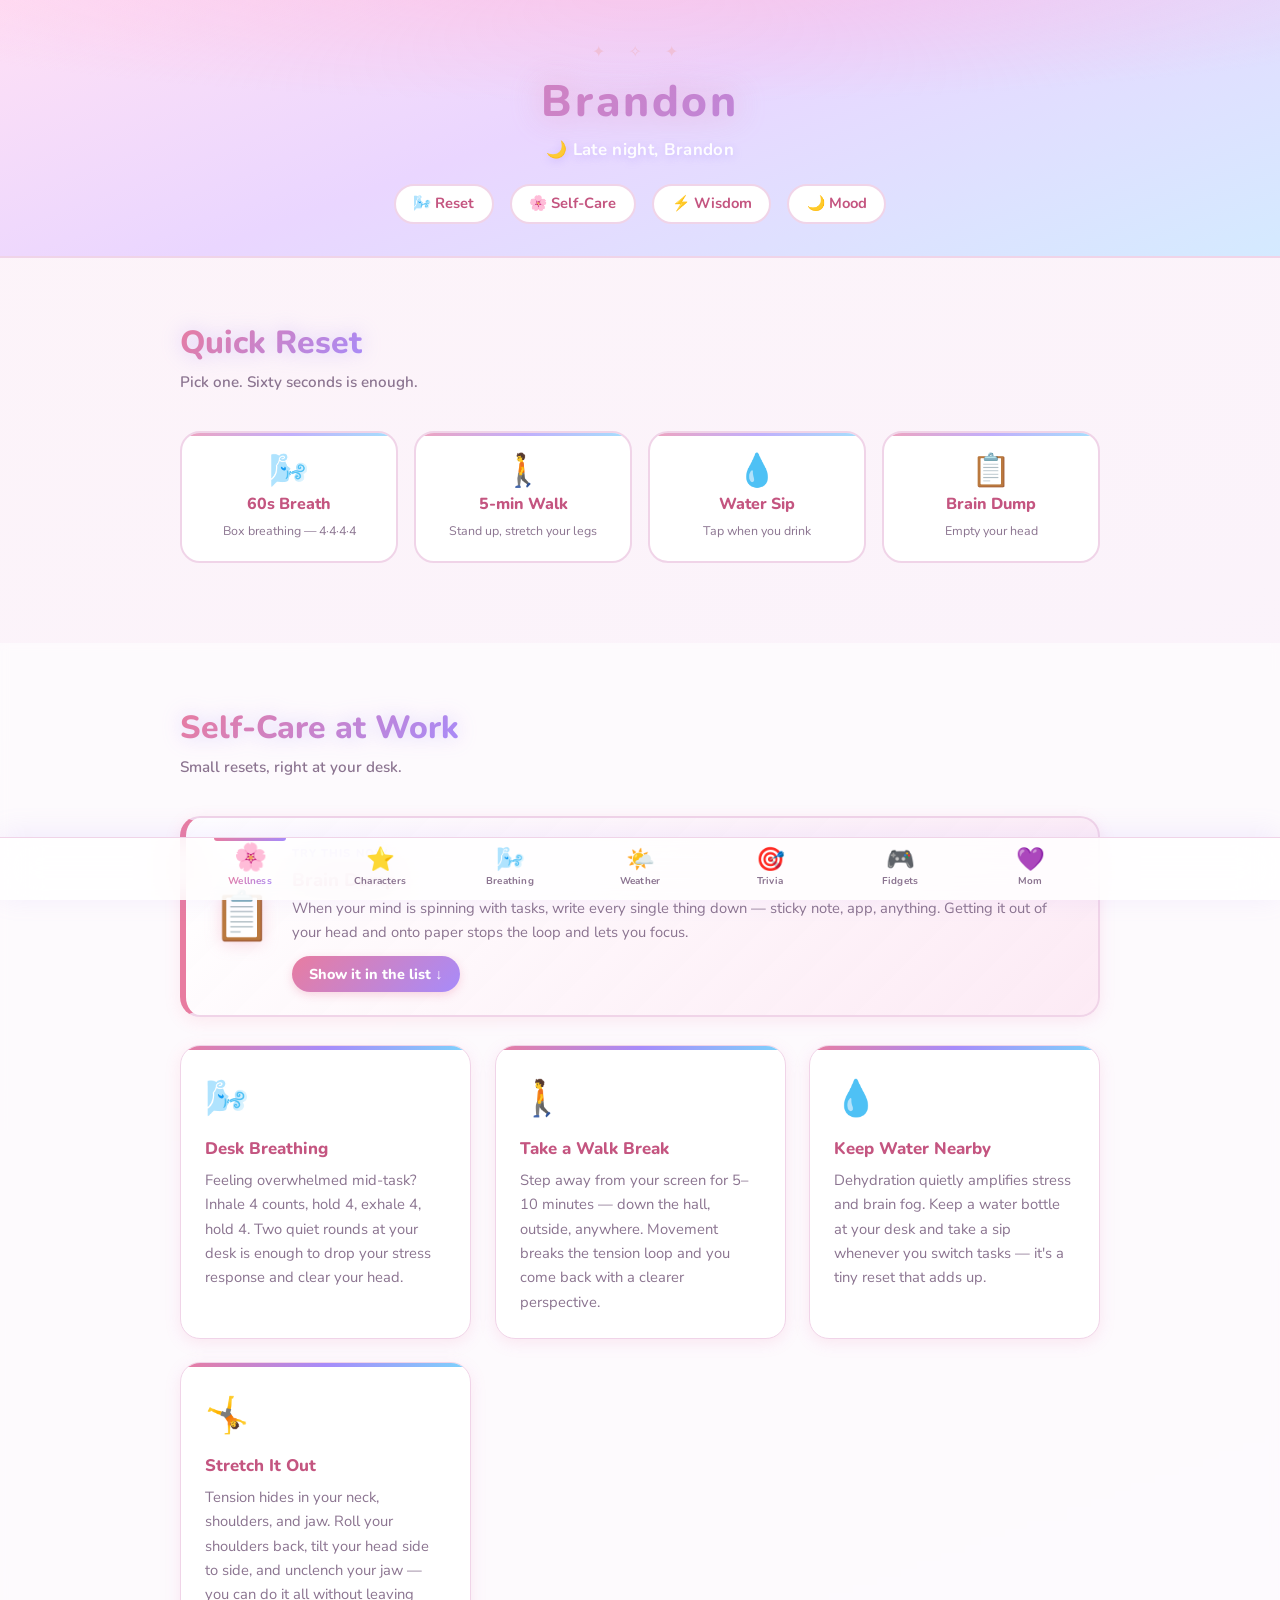
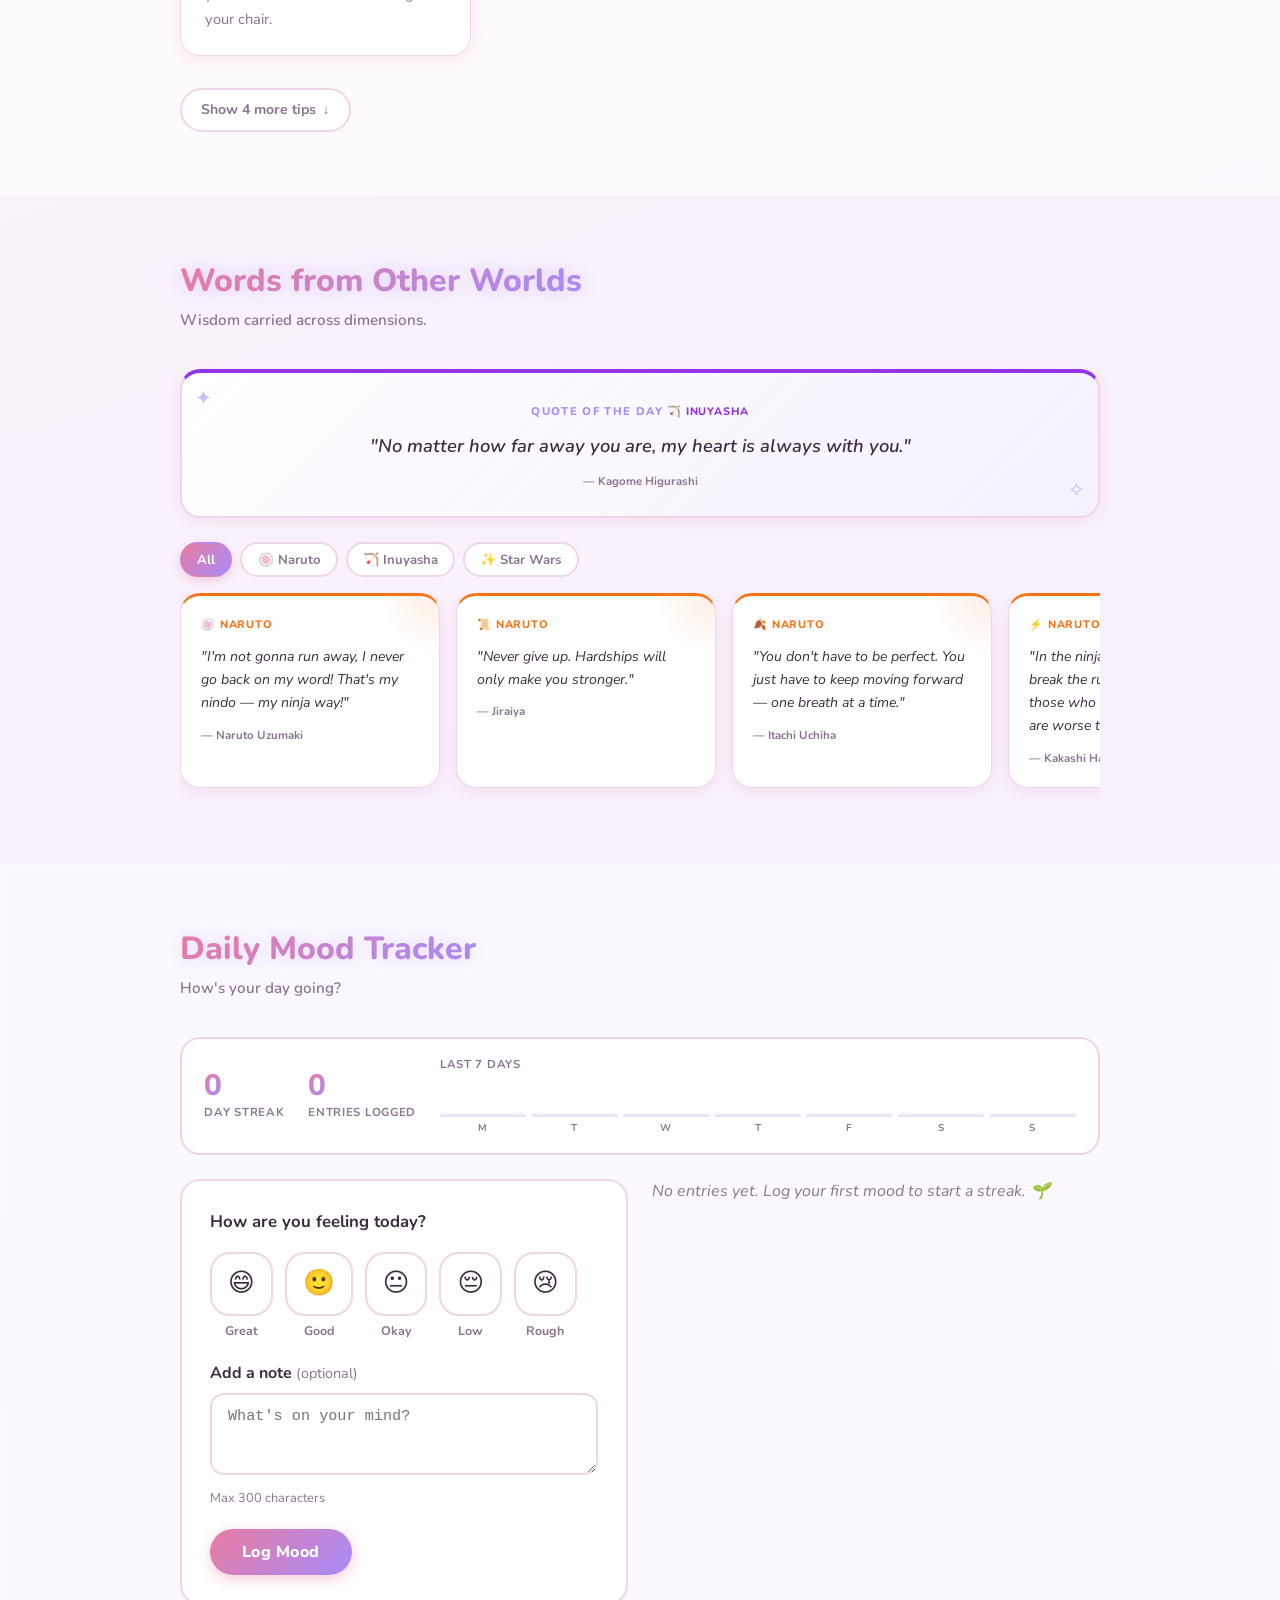
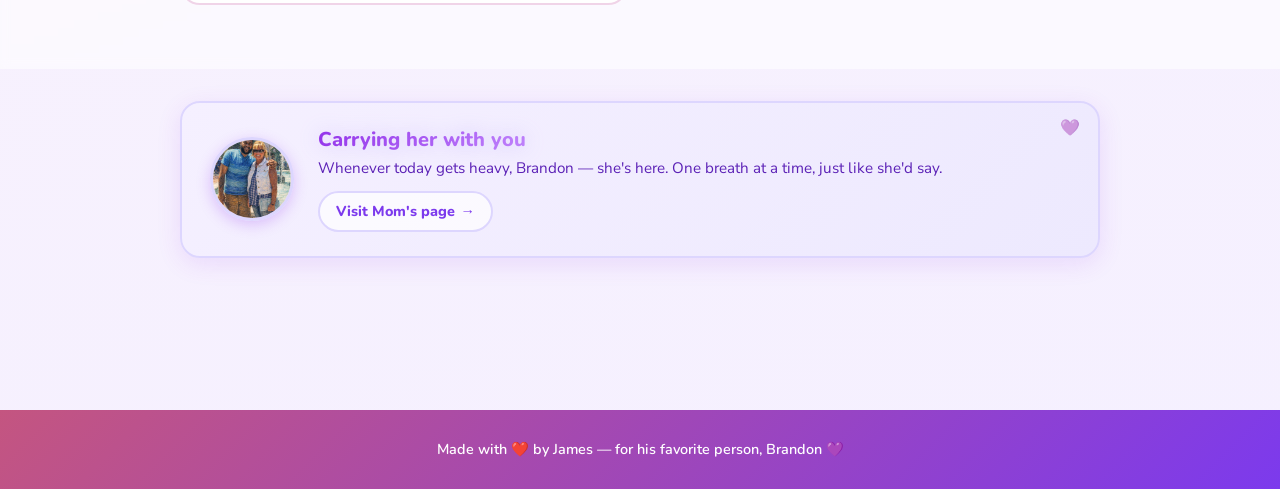
==== commit 4629aeae: "Merge origin/main into reworked fidget tab Brings in everything main shipped while my branch was dev" ====
--- a/index.html
+++ b/index.html
@@ -3,14 +3,14 @@
 <head>
   <meta charset="UTF-8">
   <meta name="viewport" content="width=device-width, initial-scale=1.0">
-  <meta name="description" content="A calm space for self-care tips and daily mood tracking.">
+  <meta name="description" content="A calm space for self-care, breathing, and daily mood tracking — built for Brandon.">
   <title>Brandon — Mental Wellness</title>
   <link rel="preconnect" href="https://fonts.googleapis.com">
   <link rel="preconnect" href="https://fonts.gstatic.com" crossorigin>
   <link href="https://fonts.googleapis.com/css2?family=Nunito:wght@400;600;700;800&family=Nunito+Sans:wght@400;600&display=swap" rel="stylesheet">
   <link rel="stylesheet" href="styles.css">
 </head>
-<body>
+<body class="wellness-page">
   <a class="skip-link" href="#main-content">Skip to main content</a>
 
   <header role="banner">
@@ -20,8 +20,11 @@
     <div class="container">
       <div class="header-sparkles" aria-hidden="true">✦ ✧ ✦</div>
       <h1>Brandon</h1>
-      <p class="tagline">✨ Your wellness corner, Brandon ✨</p>
+      <p id="hero-greeting" class="hero-greeting" aria-live="polite">
+        <span class="greeting-text">✨ Your wellness corner ✨</span>
+      </p>
       <nav aria-label="Page sections">
+        <a href="#quick-reset">🌬️ Reset</a>
         <a href="#self-care">🌸 Self-Care</a>
         <a href="#wisdom">⚡ Wisdom</a>
         <a href="#mood-tracker">🌙 Mood</a>
@@ -31,60 +34,113 @@
 
   <main id="main-content">
 
+    <!-- ── QUICK RESET ── -->
+    <section id="quick-reset" aria-labelledby="reset-heading">
+      <div class="container">
+        <h2 id="reset-heading">Quick Reset</h2>
+        <p class="section-intro">Pick one. Sixty seconds is enough.</p>
+        <div class="reset-bar">
+          <button type="button" class="reset-card" data-reset="breath">
+            <span class="reset-icon" aria-hidden="true">🌬️</span>
+            <span class="reset-label">60s Breath</span>
+            <span class="reset-sub">Box breathing — 4·4·4·4</span>
+          </button>
+          <button type="button" class="reset-card" data-reset="walk">
+            <span class="reset-icon" aria-hidden="true">🚶</span>
+            <span class="reset-label">5-min Walk</span>
+            <span class="reset-sub">Stand up, stretch your legs</span>
+          </button>
+          <button type="button" class="reset-card" data-reset="water">
+            <span class="reset-icon" aria-hidden="true">💧</span>
+            <span class="reset-label">Water Sip</span>
+            <span class="reset-sub" id="water-count">Tap when you drink</span>
+          </button>
+          <button type="button" class="reset-card" data-reset="dump">
+            <span class="reset-icon" aria-hidden="true">📋</span>
+            <span class="reset-label">Brain Dump</span>
+            <span class="reset-sub">Empty your head</span>
+          </button>
+        </div>
+
+        <!-- Inline brain-dump panel (toggled by the button above) -->
+        <div id="dump-panel" class="dump-panel" hidden>
+          <label for="dump-input" class="dump-label">What's swirling? Write it down — it leaves your head when it lands here.</label>
+          <textarea id="dump-input" rows="3" maxlength="500" placeholder="Anything. Tasks, worries, half-thoughts…"></textarea>
+          <div class="dump-row">
+            <button type="button" id="dump-save" class="btn-soft">Save</button>
+            <button type="button" id="dump-toggle-recent" class="btn-link" aria-expanded="false">Show recent</button>
+          </div>
+          <ul id="dump-recent" class="dump-recent" hidden></ul>
+        </div>
+      </div>
+    </section>
+
     <!-- ── SELF-CARE TIPS ── -->
     <section id="self-care" aria-labelledby="self-care-heading">
       <div class="container">
         <h2 id="self-care-heading">Self-Care at Work</h2>
         <p class="section-intro">Small resets, right at your desk.</p>
+
+        <article id="tip-featured" class="tip-featured" aria-live="polite">
+          <!-- Filled by app.js: rotates per visit -->
+        </article>
+
         <div class="card-grid" role="list">
 
-          <article class="tip-card" role="listitem">
+          <article class="tip-card" data-tip-id="breathing" role="listitem">
             <div class="tip-icon" aria-hidden="true">🌬️</div>
             <h3>Desk Breathing</h3>
             <p>Feeling overwhelmed mid-task? Inhale 4 counts, hold 4, exhale 4, hold 4. Two quiet rounds at your desk is enough to drop your stress response and clear your head.</p>
           </article>
 
-          <article class="tip-card" role="listitem">
+          <article class="tip-card" data-tip-id="walk" role="listitem">
             <div class="tip-icon" aria-hidden="true">🚶</div>
             <h3>Take a Walk Break</h3>
             <p>Step away from your screen for 5–10 minutes — down the hall, outside, anywhere. Movement breaks the tension loop and you come back with a clearer perspective.</p>
           </article>
 
-          <article class="tip-card" role="listitem">
+          <article class="tip-card" data-tip-id="water" role="listitem">
             <div class="tip-icon" aria-hidden="true">💧</div>
             <h3>Keep Water Nearby</h3>
             <p>Dehydration quietly amplifies stress and brain fog. Keep a water bottle at your desk and take a sip whenever you switch tasks — it's a tiny reset that adds up.</p>
           </article>
 
-          <article class="tip-card" role="listitem">
+          <article class="tip-card" data-tip-id="stretch" role="listitem">
             <div class="tip-icon" aria-hidden="true">🤸</div>
             <h3>Stretch It Out</h3>
             <p>Tension hides in your neck, shoulders, and jaw. Roll your shoulders back, tilt your head side to side, and unclench your jaw — you can do it all without leaving your chair.</p>
           </article>
 
-          <article class="tip-card" role="listitem">
-            <div class="tip-icon" aria-hidden="true">📋</div>
-            <h3>Brain Dump</h3>
-            <p>When your mind is spinning with tasks, write every single thing down — sticky note, app, anything. Getting it out of your head and onto paper stops the loop and lets you focus.</p>
-          </article>
-
-          <article class="tip-card" role="listitem">
-            <div class="tip-icon" aria-hidden="true">🧹</div>
-            <h3>Clear Your Desk</h3>
-            <p>A cluttered workspace is a background stressor. Take two minutes to clear what's in front of you. A tidy surface signals your brain that things are under control.</p>
-          </article>
-
-          <article class="tip-card" role="listitem">
-            <div class="tip-icon" aria-hidden="true">🫂</div>
-            <h3>Connect With Someone</h3>
-            <p>A quick hello to a coworker or a short text to a friend can shift your whole mood. You don't need to talk about anything heavy — connection itself is the reset.</p>
-          </article>
-
-          <article class="tip-card" role="listitem">
-            <div class="tip-icon" aria-hidden="true">✍️</div>
-            <h3>Three Wins at Lunch</h3>
-            <p>At lunch, jot down three things that went well this morning — a task finished, a good interaction, anything. Noticing progress rewires how your afternoon feels before it starts.</p>
-          </article>
+          <details class="more-tips">
+            <summary><span>Show 4 more tips</span></summary>
+            <div class="card-grid card-grid--inner" role="list">
+
+              <article class="tip-card" data-tip-id="brain-dump" role="listitem">
+                <div class="tip-icon" aria-hidden="true">📋</div>
+                <h3>Brain Dump</h3>
+                <p>When your mind is spinning with tasks, write every single thing down — sticky note, app, anything. Getting it out of your head and onto paper stops the loop and lets you focus.</p>
+              </article>
+
+              <article class="tip-card" data-tip-id="clear-desk" role="listitem">
+                <div class="tip-icon" aria-hidden="true">🧹</div>
+                <h3>Clear Your Desk</h3>
+                <p>A cluttered workspace is a background stressor. Take two minutes to clear what's in front of you. A tidy surface signals your brain that things are under control.</p>
+              </article>
+
+              <article class="tip-card" data-tip-id="connect" role="listitem">
+                <div class="tip-icon" aria-hidden="true">🫂</div>
+                <h3>Connect With Someone</h3>
+                <p>A quick hello to a coworker or a short text to a friend can shift your whole mood. You don't need to talk about anything heavy — connection itself is the reset.</p>
+              </article>
+
+              <article class="tip-card" data-tip-id="three-wins" role="listitem">
+                <div class="tip-icon" aria-hidden="true">✍️</div>
+                <h3>Three Wins at Lunch</h3>
+                <p>At lunch, jot down three things that went well this morning — a task finished, a good interaction, anything. Noticing progress rewires how your afternoon feels before it starts.</p>
+              </article>
+
+            </div>
+          </details>
 
         </div>
       </div>
@@ -95,44 +151,92 @@
       <div class="container">
         <h2 id="wisdom-heading">Words from Other Worlds</h2>
         <p class="section-intro">Wisdom carried across dimensions.</p>
+
+        <article id="wisdom-featured" class="wisdom-featured" aria-live="polite">
+          <!-- Filled by app.js: deterministic by date -->
+        </article>
+
+        <div class="wisdom-filter" role="tablist" aria-label="Filter quotes by series">
+          <button type="button" class="filter-chip is-active" data-filter="all"  role="tab" aria-selected="true">All</button>
+          <button type="button" class="filter-chip" data-filter="naruto"   role="tab" aria-selected="false">🍥 Naruto</button>
+          <button type="button" class="filter-chip" data-filter="inuyasha" role="tab" aria-selected="false">🏹 Inuyasha</button>
+          <button type="button" class="filter-chip" data-filter="starwars" role="tab" aria-selected="false">✨ Star Wars</button>
+        </div>
+
         <div class="wisdom-scroll" role="list" aria-label="Anime wisdom quotes">
 
-          <article class="wisdom-card wisdom-naruto" role="listitem">
+          <article class="wisdom-card wisdom-naruto" data-series="naruto" role="listitem">
             <div class="wisdom-badge">🍥 Naruto</div>
             <p class="wisdom-quote">"I'm not gonna run away, I never go back on my word! That's my nindo — my ninja way!"</p>
             <p class="wisdom-cite">— Naruto Uzumaki</p>
           </article>
 
-          <article class="wisdom-card wisdom-naruto" role="listitem">
+          <article class="wisdom-card wisdom-naruto" data-series="naruto" role="listitem">
             <div class="wisdom-badge">📜 Naruto</div>
             <p class="wisdom-quote">"Never give up. Hardships will only make you stronger."</p>
             <p class="wisdom-cite">— Jiraiya</p>
           </article>
 
-          <article class="wisdom-card wisdom-inuyasha" role="listitem">
+          <article class="wisdom-card wisdom-naruto" data-series="naruto" role="listitem">
+            <div class="wisdom-badge">🍂 Naruto</div>
+            <p class="wisdom-quote">"You don't have to be perfect. You just have to keep moving forward — one breath at a time."</p>
+            <p class="wisdom-cite">— Itachi Uchiha</p>
+          </article>
+
+          <article class="wisdom-card wisdom-naruto" data-series="naruto" role="listitem">
+            <div class="wisdom-badge">⚡ Naruto</div>
+            <p class="wisdom-quote">"In the ninja world, those who break the rules are scum. But those who abandon their friends are worse than scum."</p>
+            <p class="wisdom-cite">— Kakashi Hatake</p>
+          </article>
+
+          <article class="wisdom-card wisdom-inuyasha" data-series="inuyasha" role="listitem">
             <div class="wisdom-badge">🏹 Inuyasha</div>
             <p class="wisdom-quote">"No matter how far away you are, my heart is always with you."</p>
             <p class="wisdom-cite">— Kagome Higurashi</p>
           </article>
 
-          <article class="wisdom-card wisdom-inuyasha" role="listitem">
+          <article class="wisdom-card wisdom-inuyasha" data-series="inuyasha" role="listitem">
             <div class="wisdom-badge">🌙 Inuyasha</div>
             <p class="wisdom-quote">"There is no such thing as true strength without something to protect."</p>
             <p class="wisdom-cite">— Sesshomaru</p>
           </article>
 
-          <article class="wisdom-card wisdom-starwars" role="listitem">
+          <article class="wisdom-card wisdom-inuyasha" data-series="inuyasha" role="listitem">
+            <div class="wisdom-badge">📿 Inuyasha</div>
+            <p class="wisdom-quote">"Even the smallest light cuts through the darkest night. Carry yours, and others will see by it."</p>
+            <p class="wisdom-cite">— Miroku</p>
+          </article>
+
+          <article class="wisdom-card wisdom-inuyasha" data-series="inuyasha" role="listitem">
+            <div class="wisdom-badge">🍵 Inuyasha</div>
+            <p class="wisdom-quote">"Grief is love with nowhere to go — it's not a wound to heal, but a memory to keep."</p>
+            <p class="wisdom-cite">— Kaede</p>
+          </article>
+
+          <article class="wisdom-card wisdom-starwars" data-series="starwars" role="listitem">
             <div class="wisdom-badge">✨ Star Wars</div>
             <p class="wisdom-quote">"Do or do not. There is no try."</p>
             <p class="wisdom-cite">— Master Yoda</p>
           </article>
 
-          <article class="wisdom-card wisdom-starwars" role="listitem">
+          <article class="wisdom-card wisdom-starwars" data-series="starwars" role="listitem">
             <div class="wisdom-badge">🔵 Star Wars</div>
             <p class="wisdom-quote">"Your focus determines your reality."</p>
             <p class="wisdom-cite">— Obi-Wan Kenobi</p>
           </article>
 
+          <article class="wisdom-card wisdom-starwars" data-series="starwars" role="listitem">
+            <div class="wisdom-badge">🌟 Star Wars</div>
+            <p class="wisdom-quote">"Hope is like the sun. If you only believe it when you see it, you'll never make it through the night."</p>
+            <p class="wisdom-cite">— Leia Organa</p>
+          </article>
+
+          <article class="wisdom-card wisdom-starwars" data-series="starwars" role="listitem">
+            <div class="wisdom-badge">🌅 Star Wars</div>
+            <p class="wisdom-quote">"We're what they grow beyond. That is the true burden of all masters — and the gift."</p>
+            <p class="wisdom-cite">— Yoda</p>
+          </article>
+
         </div>
       </div>
     </section>
@@ -143,27 +247,63 @@
         <h2 id="mood-heading">Daily Mood Tracker</h2>
         <p class="section-intro">How's your day going?</p>
 
-        <form id="mood-form" novalidate aria-label="Log today's mood">
-          <fieldset>
-            <legend>How are you feeling today?</legend>
-            <div class="mood-options" role="group" aria-label="Mood selection">
-              <!-- Built dynamically by app.js -->
-            </div>
-          </fieldset>
-
-          <label for="mood-note">Add a note <span class="optional">(optional)</span></label>
-          <textarea id="mood-note" name="note" rows="3"
-                    placeholder="What's on your mind?"
-                    maxlength="300"
-                    aria-describedby="note-hint"></textarea>
-          <span id="note-hint" class="hint">Max 300 characters</span>
-
-          <button type="submit">Log Mood</button>
-        </form>
-
-        <div id="mood-history" aria-live="polite" aria-label="Mood history">
-          <!-- Rendered by app.js -->
-        </div>
+        <div class="mood-stats" aria-label="Mood stats">
+          <div class="mood-stat">
+            <span class="stat-value" id="stat-streak">0</span>
+            <span class="stat-label">day streak</span>
+          </div>
+          <div class="mood-stat">
+            <span class="stat-value" id="stat-total">0</span>
+            <span class="stat-label">entries logged</span>
+          </div>
+          <div class="mood-stat mood-stat--chart">
+            <span class="stat-label">last 7 days</span>
+            <div id="weekly-chart" class="weekly-chart" aria-hidden="true"></div>
+          </div>
+        </div>
+
+        <div class="mood-grid">
+          <form id="mood-form" novalidate aria-label="Log today's mood">
+            <fieldset>
+              <legend>How are you feeling today?</legend>
+              <div class="mood-options" role="group" aria-label="Mood selection">
+                <!-- Built dynamically by app.js -->
+              </div>
+              <div id="form-error" class="form-error" role="alert" hidden></div>
+              <p id="mood-encouragement" class="mood-encouragement" aria-live="polite"></p>
+            </fieldset>
+
+            <label for="mood-note">Add a note <span class="optional">(optional)</span></label>
+            <textarea id="mood-note" name="note" rows="3"
+                      placeholder="What's on your mind?"
+                      maxlength="300"
+                      aria-describedby="note-hint"></textarea>
+            <span id="note-hint" class="hint">Max 300 characters</span>
+
+            <button type="submit">Log Mood</button>
+          </form>
+
+          <div id="mood-history" aria-live="polite" aria-label="Mood history">
+            <!-- Rendered by app.js -->
+          </div>
+        </div>
+      </div>
+    </section>
+
+    <!-- ── A QUIET LINE FOR MOM ── -->
+    <section id="for-mom" aria-labelledby="mom-heading">
+      <div class="container">
+        <article class="mom-card">
+          <div class="mom-photo" aria-hidden="true">
+            <img src="photos/tracy-1.jpg" alt="" onerror="this.style.display='none'; this.nextElementSibling.style.display='flex';">
+            <span class="mom-photo-fallback" style="display:none;">💜</span>
+          </div>
+          <div class="mom-text">
+            <h2 id="mom-heading" class="mom-heading">Carrying her with you</h2>
+            <p>Whenever today gets heavy, Brandon — she's here. One breath at a time, just like she'd say.</p>
+            <a class="mom-link" href="memorial.html">Visit Mom's page <span aria-hidden="true">→</span></a>
+          </div>
+        </article>
       </div>
     </section>
 
@@ -175,6 +315,24 @@
     </div>
   </footer>
 
+  <!-- 60s breath overlay (built/shown by app.js) -->
+  <div id="breath-overlay" class="breath-overlay" hidden role="dialog" aria-modal="true" aria-labelledby="breath-title">
+    <div class="breath-stage">
+      <div class="breath-ring" aria-hidden="true"></div>
+      <h2 id="breath-title" class="breath-title">Breathe</h2>
+      <p id="breath-phase" class="breath-phase">Get ready…</p>
+      <p id="breath-timer" class="breath-timer">60s</p>
+      <button type="button" id="breath-close" class="breath-close" aria-label="Close">Done</button>
+    </div>
+  </div>
+
+  <!-- Walk countdown chip (shown by app.js) -->
+  <div id="walk-chip" class="walk-chip" hidden role="status" aria-live="polite">
+    <span class="walk-chip-icon" aria-hidden="true">🚶</span>
+    <span id="walk-chip-time" class="walk-chip-time">5:00</span>
+    <button type="button" id="walk-chip-cancel" class="walk-chip-cancel" aria-label="Cancel walk timer">✕</button>
+  </div>
+
   <script defer src="app.js"></script>
 
   <nav class="bottom-nav" aria-label="Main navigation">
--- a/styles.css
+++ b/styles.css
@@ -1486,6 +1486,63 @@
 }
 .weather-error p { font-size: 1rem; margin-bottom: 1rem; }
 
+/* Live Radar */
+.weather-radar {
+  margin: 2rem 0 1.75rem;
+}
+
+.radar-header {
+  display: flex;
+  justify-content: space-between;
+  align-items: center;
+  margin-bottom: 1rem;
+}
+
+.radar-link {
+  display: inline-block;
+  padding: 0.5rem 1rem;
+  background: #C41E3A;
+  color: #fff;
+  border-radius: 8px;
+  text-decoration: none;
+  font-weight: 600;
+  font-size: 0.9rem;
+  transition: background var(--transition), transform var(--transition);
+}
+
+.radar-link:hover {
+  background: #a01a2f;
+  transform: translateY(-2px);
+  color: #fff;
+  text-decoration: none;
+}
+
+.radar-container {
+  width: 100%;
+  border-radius: 8px;
+  overflow: hidden;
+  box-shadow: 0 4px 16px rgba(196, 30, 58, 0.1);
+}
+
+.radar-container iframe {
+  display: block;
+  width: 100%;
+  height: auto;
+  min-height: 400px;
+}
+
+@media (max-width: 768px) {
+  .radar-header {
+    flex-direction: column;
+    align-items: flex-start;
+    gap: 0.75rem;
+  }
+
+  .radar-container iframe {
+    min-height: 280px;
+  }
+}
+
 /* ── Anime Wisdom (Wellness page) ───────────────────────── */
 .wisdom-scroll {
   display: flex;
@@ -1593,54 +1650,63 @@
 }
 
 /* ── Trivia page ─────────────────────────────────────────── */
-.trivia-filter {
-  display: flex;
-  flex-wrap: wrap;
-  gap: 0.5rem;
-  margin-bottom: 1.5rem;
-  justify-content: center;
-}
-
-.trivia-filter__btn {
-  font-family: 'Nunito', sans-serif;
-  font-size: 0.8rem;
-  font-weight: 700;
-  padding: 0.4rem 1rem;
-  border-radius: 999px;
-  border: 2px solid var(--series-color, var(--color-primary));
-  background: transparent;
-  color: var(--series-color, var(--color-primary));
+
+/* Start screen */
+.start-card {
+  background: var(--color-surface);
+  border: 1.5px solid var(--color-border);
+  border-radius: 20px;
+  padding: 2rem 1.5rem 2.5rem;
+  text-align: center;
+  box-shadow: 0 4px 24px rgba(0,0,0,0.07);
+  animation: cardEntrance 0.4s cubic-bezier(0.34, 1.56, 0.64, 1) both;
+}
+.start-card h2 {
+  font-family: 'Nunito', sans-serif;
+  font-size: 1.45rem;
+  font-weight: 800;
+  color: var(--color-text);
+  margin-bottom: 0.25rem;
+}
+.start-subtitle {
+  font-size: 0.88rem;
+  color: var(--color-text-muted);
+  margin-bottom: 1.75rem;
+}
+.series-picker {
+  display: grid;
+  grid-template-columns: repeat(2, 1fr);
+  gap: 0.75rem;
+  max-width: 480px;
+  margin: 0 auto;
+}
+.series-card {
+  font-family: 'Nunito', sans-serif;
   cursor: pointer;
-  transition: all var(--transition);
-}
-.trivia-filter__btn:hover {
-  background: color-mix(in srgb, var(--series-color, var(--color-primary)) 15%, transparent);
-}
-.trivia-filter__btn.active {
-  background: var(--series-color, var(--color-primary));
-  color: #fff;
-}
-
-.trivia-hero {
-  text-align: center;
-  margin-bottom: 1.5rem;
-}
-
-.trivia-score {
-  display: inline-flex;
+  border: 2px solid var(--series-color, var(--color-border));
+  border-radius: 16px;
+  padding: 1.25rem 0.75rem 1rem;
+  background: color-mix(in srgb, var(--series-color, var(--color-primary)) 8%, var(--color-surface));
+  display: flex;
+  flex-direction: column;
   align-items: center;
   gap: 0.4rem;
-  background: var(--gradient-main);
-  color: #fff;
-  font-family: 'Nunito', sans-serif;
-  font-size: 1rem;
-  font-weight: 800;
-  padding: 0.4rem 1.2rem;
-  border-radius: 999px;
-  box-shadow: 0 4px 16px rgba(232,124,160,0.3);
-}
+  transition: transform 0.18s ease, box-shadow 0.18s ease;
+}
+.series-card:hover {
+  transform: translateY(-4px);
+  box-shadow: 0 8px 24px color-mix(in srgb, var(--series-color, #e87ca0) 30%, transparent);
+}
+.series-card:focus-visible {
+  outline: 3px solid var(--color-accent);
+  outline-offset: 3px;
+}
+.series-card-icon  { font-size: 2.2rem; line-height: 1; }
+.series-card-name  { font-size: 0.9rem; font-weight: 800; color: var(--series-color, var(--color-text)); }
+.series-card-count { font-size: 0.72rem; font-weight: 600; color: var(--color-text-muted); }
 
 .question-card {
+  position: relative;
   background: var(--color-surface);
   border: 1.5px solid var(--color-border);
   border-radius: 20px;
@@ -1649,24 +1715,71 @@
   animation: cardEntrance 0.35s cubic-bezier(0.34, 1.56, 0.64, 1) both;
 }
 
+.question-series-header {
+  height: 10px;
+  background: var(--series-color, var(--color-primary));
+  box-shadow: 0 3px 16px color-mix(in srgb, var(--series-color, #e87ca0) 45%, transparent);
+}
+
 @keyframes cardEntrance {
   from { opacity: 0; transform: translateY(18px) scale(0.97); }
   to   { opacity: 1; transform: translateY(0) scale(1); }
 }
 
 .progress-bar {
-  height: 5px;
-  background: var(--color-border);
+  height: 6px;
+  background: #f3e8ff;
 }
 .progress-bar-inner {
   height: 100%;
-  background: var(--gradient-main);
-  transition: width 0.4s ease;
+  background: linear-gradient(90deg, var(--series-color, #e87ca0), color-mix(in srgb, var(--series-color, #e87ca0) 60%, #a78bfa));
+  transition: width 0.45s ease;
   border-radius: 0 4px 4px 0;
 }
 
+.question-counter {
+  font-family: 'Nunito', sans-serif;
+  font-size: 0.72rem;
+  font-weight: 800;
+  letter-spacing: 0.08em;
+  text-transform: uppercase;
+  color: var(--series-color, var(--color-primary));
+  text-align: center;
+  padding: 0.55rem 1.5rem 0.1rem;
+  opacity: 0.8;
+}
+
+.game-header {
+  display: flex;
+  justify-content: space-between;
+  align-items: center;
+  padding: 0.65rem 1.25rem 0.4rem;
+}
+.game-header .lives { font-size: 1.05rem; letter-spacing: 0.1rem; line-height: 1; }
+.game-header .q-counter {
+  font-family: 'Nunito', sans-serif;
+  font-size: 0.72rem;
+  font-weight: 800;
+  letter-spacing: 0.07em;
+  text-transform: uppercase;
+  color: var(--color-text-muted);
+}
+.game-header .score-badge {
+  font-family: 'Nunito', sans-serif;
+  font-size: 0.8rem;
+  font-weight: 800;
+  color: var(--series-color, var(--color-primary));
+  background: color-mix(in srgb, var(--series-color, var(--color-primary)) 12%, transparent);
+  padding: 0.2rem 0.7rem;
+  border-radius: 999px;
+}
+/* Timer bar colour states */
+.progress-bar-inner.timer-warn   { background: linear-gradient(90deg, #fb923c, #f97316); }
+.progress-bar-inner.timer-urgent { background: linear-gradient(90deg, #ef4444, #dc2626); }
+
 .question-body {
-  padding: 1.5rem 1.5rem 1rem;
+  padding: 0.5rem 1.5rem 0.75rem;
+  text-align: center;
 }
 
 .question-series-badge {
@@ -1685,41 +1798,66 @@
 
 .question-text {
   font-family: 'Nunito', sans-serif;
-  font-size: 1.1rem;
+  font-size: 1.2rem;
   font-weight: 700;
   color: var(--color-text);
-  line-height: 1.45;
+  line-height: 1.5;
   margin: 0 0 1.25rem;
+  text-align: center;
 }
 
 .answer-grid {
   display: grid;
-  grid-template-columns: 1fr 1fr;
+  grid-template-columns: repeat(2, 1fr);
   gap: 0.6rem;
   padding: 0 1.5rem 1.5rem;
 }
 
 .answer-btn {
   font-family: 'Nunito Sans', sans-serif;
-  font-size: 0.88rem;
+  font-size: 0.93rem;
   font-weight: 600;
   line-height: 1.35;
-  padding: 0.75rem 0.9rem;
+  padding: 0.85rem 1rem;
+  min-height: 66px;
   border: 1.5px solid var(--color-border);
   border-radius: 12px;
   background: var(--color-surface);
   color: var(--color-text);
   cursor: pointer;
   text-align: left;
+  display: flex;
+  align-items: center;
+  gap: 0.75rem;
   transition: all 0.18s ease;
 }
 .answer-btn:not(:disabled):hover {
   border-color: var(--color-accent);
   background: #fdf4ff;
-  transform: translateY(-2px);
+  transform: translateX(4px);
   box-shadow: 0 4px 12px rgba(167,139,250,0.2);
 }
 .answer-btn:disabled { cursor: default; }
+
+.answer-letter {
+  display: inline-flex;
+  align-items: center;
+  justify-content: center;
+  min-width: 30px;
+  height: 30px;
+  border-radius: 50%;
+  background: var(--color-border);
+  color: var(--color-text-muted);
+  font-family: 'Nunito', sans-serif;
+  font-size: 0.78rem;
+  font-weight: 800;
+  flex-shrink: 0;
+  transition: background 0.18s, color 0.18s;
+}
+.answer-btn:not(:disabled):hover .answer-letter {
+  background: var(--color-accent);
+  color: #fff;
+}
 
 .answer-btn.correct {
   border-color: #22c55e;
@@ -1728,6 +1866,10 @@
   box-shadow: 0 0 0 3px rgba(34,197,94,0.25);
   animation: bounceIn 0.45s cubic-bezier(0.34, 1.56, 0.64, 1) both;
 }
+.answer-btn.correct .answer-letter {
+  background: #22c55e;
+  color: #fff;
+}
 
 .answer-btn.wrong {
   border-color: #ef4444;
@@ -1735,12 +1877,20 @@
   color: #b91c1c;
   animation: shakeIt 0.4s ease both;
 }
+.answer-btn.wrong .answer-letter {
+  background: #ef4444;
+  color: #fff;
+}
 
 .answer-btn.reveal-correct {
   border-color: #22c55e;
   background: #f0fdf4;
   color: #15803d;
-  opacity: 0.75;
+  opacity: 0.8;
+}
+.answer-btn.reveal-correct .answer-letter {
+  background: #22c55e;
+  color: #fff;
 }
 
 @keyframes bounceIn {
@@ -1757,24 +1907,162 @@
   80%       { transform: translateX(4px); }
 }
 
+/* ── Series tint overlay ────────────────────────────────── */
+body::before {
+  content: '';
+  position: fixed;
+  inset: 0;
+  pointer-events: none;
+  z-index: 0;
+  transition: background 0.6s ease;
+}
+body.series-tinted::before {
+  background: radial-gradient(ellipse at 50% 40%,
+    color-mix(in srgb, var(--series-tint) 10%, transparent) 0%,
+    transparent 70%);
+}
+
+/* ── Confetti particles ──────────────────────────────────── */
+.trivia-particle {
+  position: fixed;
+  width: 8px;
+  height: 8px;
+  border-radius: 50%;
+  pointer-events: none;
+  z-index: 9999;
+  animation: particleFly 0.75s ease-out forwards;
+}
+@keyframes particleFly {
+  0%   { transform: translate(0, 0) scale(1); opacity: 1; }
+  100% { transform: translate(var(--dx), var(--dy)) scale(0); opacity: 0; }
+}
+
+/* ── Score +1 bump ───────────────────────────────────────── */
+.score-bump {
+  position: fixed;
+  font-family: 'Nunito', sans-serif;
+  font-size: 1.4rem;
+  font-weight: 800;
+  color: #22c55e;
+  pointer-events: none;
+  z-index: 9999;
+  animation: scoreBump 0.8s ease-out forwards;
+}
+@keyframes scoreBump {
+  0%   { opacity: 1; transform: translateY(0) scale(1); }
+  100% { opacity: 0; transform: translateY(-60px) scale(1.2); }
+}
+
+/* ── Streak badge ────────────────────────────────────────── */
+.streak-badge {
+  display: inline-block;
+  font-family: 'Nunito', sans-serif;
+  font-size: 0.85rem;
+  font-weight: 800;
+  padding: 0.3rem 1rem;
+  border-radius: 999px;
+  background: var(--gradient-main);
+  color: #fff;
+  margin-bottom: 0.5rem;
+  animation: streakPop 1.5s cubic-bezier(0.34, 1.56, 0.64, 1) forwards;
+}
+@keyframes streakPop {
+  0%   { opacity: 0; transform: scale(0.5); }
+  20%  { opacity: 1; transform: scale(1.1); }
+  35%  { transform: scale(1); }
+  80%  { opacity: 1; }
+  100% { opacity: 0; transform: scale(0.8); }
+}
+
+/* ── Wrong card flash ────────────────────────────────────── */
+@keyframes cardFlashRed {
+  0%, 100% { box-shadow: 0 4px 24px rgba(0,0,0,0.07); }
+  25%      { box-shadow: 0 0 0 4px rgba(239,68,68,0.5), 0 4px 24px rgba(0,0,0,0.07); }
+  65%      { box-shadow: 0 0 0 2px rgba(239,68,68,0.25), 0 4px 24px rgba(0,0,0,0.07); }
+}
+.question-card.card-flash-wrong {
+  animation: cardFlashRed 0.55s ease forwards;
+}
+
+/* ── Progress bar pulse ──────────────────────────────────── */
+@keyframes progressPulse {
+  0%   { filter: brightness(1); }
+  50%  { filter: brightness(1.45) drop-shadow(0 0 5px rgba(232,124,160,0.85)); }
+  100% { filter: brightness(1); }
+}
+.progress-bar-inner.pulsing {
+  animation: progressPulse 0.6s ease;
+}
+
+/* ── Answer button ripple ────────────────────────────────── */
+.answer-btn { position: relative; overflow: hidden; }
+.ripple {
+  position: absolute;
+  border-radius: 50%;
+  background: rgba(167,139,250,0.35);
+  transform: scale(0);
+  pointer-events: none;
+  animation: rippleExpand 0.5s ease-out forwards;
+}
+@keyframes rippleExpand {
+  to { transform: scale(3); opacity: 0; }
+}
+
+/* ── Answer toast overlay ────────────────────────────────── */
+.answer-toast {
+  position: absolute;
+  inset: 0;
+  display: flex;
+  align-items: center;
+  justify-content: center;
+  font-family: 'Nunito', sans-serif;
+  font-size: 1.5rem;
+  font-weight: 800;
+  border-radius: 18px;
+  pointer-events: none;
+  animation: toastFlash 0.65s ease forwards;
+  z-index: 10;
+}
+.answer-toast.correct-toast {
+  background: rgba(34,197,94,0.15);
+  color: #15803d;
+}
+.answer-toast.wrong-toast {
+  background: rgba(239,68,68,0.12);
+  color: #b91c1c;
+}
+@keyframes toastFlash {
+  0%   { opacity: 0; transform: scale(0.85); }
+  25%  { opacity: 1; transform: scale(1); }
+  70%  { opacity: 1; }
+  100% { opacity: 0; transform: scale(1.04); }
+}
+
 /* Results screen */
 .results-card {
-  background: var(--color-surface);
-  border: 1.5px solid var(--color-border);
+  background: var(--results-grad, linear-gradient(135deg, #fce7f3 0%, #ede9fe 100%));
+  border: 1.5px solid rgba(255,255,255,0.6);
   border-radius: 20px;
-  padding: 2.5rem 2rem;
+  padding: 2.75rem 2rem;
   text-align: center;
-  box-shadow: 0 4px 24px rgba(0,0,0,0.07);
+  box-shadow: 0 8px 32px rgba(167,139,250,0.2);
   animation: cardEntrance 0.4s cubic-bezier(0.34, 1.56, 0.64, 1) both;
 }
 .results-grade {
-  font-size: 4rem;
+  font-size: 5rem;
   line-height: 1;
-  margin-bottom: 0.5rem;
+  margin-bottom: 0.6rem;
+  display: inline-block;
+  animation: gradeEntrance 0.65s cubic-bezier(0.34, 1.56, 0.64, 1) both;
+}
+@keyframes gradeEntrance {
+  0%   { opacity: 0; transform: scale(0.3) rotate(-20deg); }
+  65%  { transform: scale(1.2) rotate(8deg); }
+  100% { opacity: 1; transform: scale(1) rotate(0deg); }
 }
 .results-title {
   font-family: 'Nunito', sans-serif;
-  font-size: 1.4rem;
+  font-size: 1.6rem;
   font-weight: 800;
   color: var(--color-text);
   margin-bottom: 0.3rem;
@@ -1784,11 +2072,19 @@
   color: var(--color-text-muted);
   margin-bottom: 1.75rem;
 }
+.results-buttons {
+  display: flex;
+  flex-direction: row;
+  flex-wrap: wrap;
+  gap: 0.75rem;
+  align-items: center;
+  justify-content: center;
+}
 .results-again-btn {
   font-family: 'Nunito', sans-serif;
   font-size: 1rem;
   font-weight: 800;
-  padding: 0.7rem 2rem;
+  padding: 0.8rem 2.5rem;
   border: none;
   border-radius: 999px;
   background: var(--gradient-main);
@@ -1800,6 +2096,591 @@
 .results-again-btn:hover {
   transform: translateY(-2px);
   box-shadow: 0 8px 24px rgba(232,124,160,0.45);
+}
+.results-back-btn {
+  font-family: 'Nunito', sans-serif;
+  font-size: 0.9rem;
+  font-weight: 700;
+  padding: 0.65rem 1.75rem;
+  border: 2px solid var(--color-primary);
+  border-radius: 999px;
+  background: transparent;
+  color: var(--color-primary-dk);
+  cursor: pointer;
+  transition: all var(--transition);
+}
+.results-back-btn:hover {
+  background: var(--color-selected);
+  transform: translateY(-1px);
+}
+
+/* Results buttons container */
+/* ── Fidget Games Page ──────────────────────────────────── */
+
+.fidgets-page header h1 {
+  animation: titleGlow 3.5s ease-in-out infinite;
+}
+
+.fidget-game-card {
+  background: rgba(255, 255, 255, 0.85);
+  border: 2px solid var(--color-border);
+  border-radius: var(--radius);
+  padding: 2rem 1.5rem;
+  margin-bottom: 2.5rem;
+  backdrop-filter: blur(4px);
+  text-align: center;
+  box-shadow: var(--shadow-sm);
+  transition: box-shadow var(--transition);
+}
+
+.fidget-game-card:hover {
+  box-shadow: var(--shadow-md);
+}
+
+.fidget-game-container {
+  position: relative;
+  margin: 1.5rem auto 1.5rem;
+  display: flex;
+  align-items: center;
+  justify-content: center;
+  user-select: none;
+  -webkit-user-select: none;
+}
+
+.game-stats {
+  font-family: 'Nunito', sans-serif;
+  font-size: 0.95rem;
+  font-weight: 600;
+  color: var(--color-text-muted);
+  margin-top: 1rem;
+  padding-top: 1rem;
+  border-top: 1px solid var(--color-border);
+}
+
+/* ── Game 1: Bubble Pop ────────────────────────────────── */
+
+#bubble-game {
+  width: min(340px, 92vw);
+  height: min(340px, 92vw);
+  background: radial-gradient(ellipse at 30% 20%, #fce7f3 0%, #ede9fe 50%, #e0f2fe 100%);
+  border-radius: 20px;
+  overflow: hidden;
+  box-shadow: inset 0 2px 12px rgba(167,139,250,0.15), 0 4px 16px rgba(167,139,250,0.12);
+}
+
+.bubble {
+  position: absolute;
+  border-radius: 50%;
+  cursor: pointer;
+  opacity: 0.9;
+  filter: drop-shadow(0 2px 6px rgba(0, 0, 0, 0.12));
+}
+
+.bubble:hover {
+  opacity: 1;
+  filter: drop-shadow(0 2px 6px rgba(0,0,0,0.15)) drop-shadow(0 0 16px rgba(232,124,160,0.55));
+}
+
+.bubble-animation {
+  animation: bubbleFloat linear forwards;
+}
+
+@keyframes bubbleFloat {
+  0% {
+    transform: translateY(0) rotateZ(0deg);
+    opacity: 0.9;
+  }
+  100% {
+    transform: translateY(-300px) rotateZ(360deg);
+    opacity: 0;
+  }
+}
+
+.bubble-pop {
+  animation: bubblePop 0.6s ease-out forwards;
+}
+
+@keyframes bubblePop {
+  0%   { transform: scale(1);   opacity: 1; }
+  30%  { transform: scale(1.3); opacity: 0.85; }
+  100% { transform: scale(0);   opacity: 0; }
+}
+
+.pop-ring {
+  position: fixed;
+  border-radius: 50%;
+  border: 2px solid rgba(232,124,160,0.7);
+  pointer-events: none;
+  animation: popRing 0.5s ease-out forwards;
+}
+
+@keyframes popRing {
+  0%   { transform: scale(0.5); opacity: 0.9; }
+  100% { transform: scale(2.6); opacity: 0; }
+}
+
+.combo-text {
+  position: absolute;
+  font-family: 'Nunito', sans-serif;
+  font-weight: 800;
+  font-size: 1rem;
+  color: #e87ca0;
+  text-shadow: 0 2px 8px rgba(232,124,160,0.45);
+  pointer-events: none;
+  z-index: 10;
+  white-space: nowrap;
+  animation: comboFloat 0.9s ease-out forwards;
+}
+
+@keyframes comboFloat {
+  0%   { opacity: 1; transform: translateY(0) scale(1); }
+  100% { opacity: 0; transform: translateY(-52px) scale(1.35); }
+}
+
+.particle {
+  position: fixed;
+  border-radius: 50%;
+  pointer-events: none;
+  animation: particleBurst 0.6s ease-out forwards;
+}
+
+@keyframes particleBurst {
+  0% {
+    opacity: 1;
+    transform: translate(0, 0) scale(1);
+  }
+  100% {
+    opacity: 0;
+    transform: translate(var(--tx), var(--ty)) scale(0.1);
+  }
+}
+
+/* ── Game 2: Spinner Wheel ─────────────────────────────── */
+
+#spinner-game {
+  width: min(300px, 90vw);
+  height: min(300px, 90vw);
+  cursor: pointer;
+}
+
+#spinner-wheel {
+  position: relative;
+  width: 100%;
+  height: 100%;
+  border-radius: 50%;
+  background: conic-gradient(
+    from 0deg,
+    #e87ca0 0deg 45deg,
+    #a78bfa 45deg 90deg,
+    #7dd3fc 90deg 135deg,
+    #f472b6 135deg 180deg,
+    #c084fc 180deg 225deg,
+    #22d3ee 225deg 270deg,
+    #fbbf24 270deg 315deg,
+    #fb7185 315deg 360deg
+  );
+  cursor: pointer;
+  user-select: none;
+  will-change: transform;
+  box-shadow: 0 8px 32px rgba(167, 139, 250, 0.3), inset 0 1px 3px rgba(255, 255, 255, 0.3);
+}
+
+#spinner-wheel:hover { filter: brightness(1.06); }
+
+#spinner-wheel.spinning-glow {
+  box-shadow: 0 0 40px rgba(167,139,250,0.55), 0 8px 32px rgba(167,139,250,0.3);
+}
+
+.spinner-result-label {
+  margin-top: 0.35rem;
+  font-size: 0.88rem;
+}
+
+.spinner-center {
+  position: absolute;
+  top: 50%;
+  left: 50%;
+  transform: translate(-50%, -50%);
+  width: 48px;
+  height: 48px;
+  background: #fff;
+  border-radius: 50%;
+  box-shadow: 0 2px 12px rgba(0,0,0,0.18);
+  z-index: 10;
+  display: flex;
+  align-items: center;
+  justify-content: center;
+  font-size: 1.2rem;
+  color: var(--color-primary);
+}
+
+.spinner-pointer {
+  position: absolute;
+  top: -14px;
+  left: 50%;
+  transform: translateX(-50%);
+  width: 0;
+  height: 0;
+  border-left: 10px solid transparent;
+  border-right: 10px solid transparent;
+  border-top: 18px solid var(--color-primary-dk);
+  z-index: 15;
+  filter: drop-shadow(0 1px 3px rgba(0,0,0,0.2));
+}
+
+/* ── Game 3: Dot Tapper ────────────────────────────────── */
+
+#dot-tapper-game {
+  width: min(270px, 88vw);
+  height: min(270px, 88vw);
+  background: rgba(255, 255, 255, 0.5);
+  border-radius: 18px;
+  padding: 1rem;
+  backdrop-filter: blur(6px);
+  border: 1.5px solid rgba(255, 255, 255, 0.7);
+  box-shadow: 0 4px 20px rgba(167,139,250,0.1);
+}
+
+.dot-status {
+  font-family: 'Nunito', sans-serif;
+  font-weight: 800;
+  font-size: 0.9rem;
+  color: var(--color-primary-dk);
+  margin-bottom: 0.2rem;
+  letter-spacing: 0.03em;
+}
+
+.dot-grid {
+  display: grid;
+  grid-template-columns: repeat(4, 1fr);
+  gap: 8px;
+  width: 100%;
+  height: 100%;
+}
+
+.dot {
+  border-radius: 50%;
+  background: #e8d4f0;
+  cursor: pointer;
+  transition: all 0.15s ease;
+  box-shadow: inset 0 1px 3px rgba(0, 0, 0, 0.08);
+  user-select: none;
+}
+
+.dot:hover {
+  transform: scale(1.1);
+}
+
+.dot.lit {
+  animation: dotLight 0.4s ease;
+  background: var(--dot-color, #e87ca0);
+  box-shadow: 0 0 16px var(--dot-color, #e87ca0), inset 0 1px 3px rgba(255, 255, 255, 0.3);
+}
+
+.dot.correct {
+  animation: dotCorrect 0.3s ease;
+}
+
+.dot.wrong {
+  animation: dotWrong 0.3s ease;
+}
+
+@keyframes dotLight {
+  0% {
+    transform: scale(0.8);
+    opacity: 0.6;
+  }
+  50% {
+    transform: scale(1.2);
+  }
+  100% {
+    transform: scale(1);
+    opacity: 1;
+  }
+}
+
+@keyframes dotCorrect {
+  0%, 100% { background: #22c55e; box-shadow: 0 0 16px #22c55e; }
+  50% { background: #16a34a; }
+}
+
+@keyframes dotWrong {
+  0%, 100% { background: #ef4444; box-shadow: 0 0 16px #ef4444; }
+  20% { transform: translateX(-4px); }
+  40% { transform: translateX(4px); }
+  60% { transform: translateX(-4px); }
+  80% { transform: translateX(4px); }
+}
+
+/* ── Game 4: Stress Ball ────────────────────────────────– */
+
+#stress-ball-game {
+  width: min(240px, 88vw);
+  height: min(240px, 88vw);
+  position: relative;
+}
+
+#stress-ball {
+  width: 100%;
+  height: 100%;
+  border-radius: 50%;
+  background: radial-gradient(circle at 35% 35%, #fce7f3, #e87ca0 50%, #c45580 100%);
+  cursor: grab;
+  user-select: none;
+  transition: background 0.2s ease, box-shadow 0.2s ease;
+  box-shadow: 0 8px 32px rgba(232, 124, 160, 0.4), inset -2px -2px 8px rgba(0, 0, 0, 0.1);
+  position: relative;
+}
+
+#stress-ball:hover {
+  box-shadow: 0 10px 40px rgba(232, 124, 160, 0.5), inset -2px -2px 8px rgba(0, 0, 0, 0.1);
+}
+
+#stress-ball.squeezed {
+  background: radial-gradient(circle at 35% 35%, #f0c0d8, #c45580 50%, #a03862 100%);
+  box-shadow: 0 12px 48px rgba(196, 85, 128, 0.5), inset -3px -3px 12px rgba(0, 0, 0, 0.15);
+  cursor: grabbing;
+}
+
+#stress-ball.squeezed-hard {
+  background: radial-gradient(circle at 35% 35%, #e8a8c8, #b04070 50%, #882050 100%);
+  box-shadow: 0 16px 56px rgba(176, 64, 112, 0.65), inset -4px -4px 16px rgba(0, 0, 0, 0.2);
+}
+
+
+@keyframes relaxBreathe {
+  0%, 100% {
+    transform: scale(1);
+    box-shadow: 0 8px 32px rgba(232, 124, 160, 0.4);
+  }
+  50% {
+    transform: scale(1.05);
+    box-shadow: 0 12px 48px rgba(232, 124, 160, 0.6);
+  }
+}
+
+#squeeze-ring {
+  position: absolute;
+  width: 118%;
+  height: 118%;
+  top: -9%;
+  left: -9%;
+  pointer-events: none;
+  overflow: visible;
+}
+
+#squeeze-ring circle {
+  fill: none;
+  stroke: #e87ca0;
+  stroke-width: 3;
+  stroke-linecap: round;
+  transform: rotate(-90deg);
+  transform-origin: 50% 50%;
+  stroke-dasharray: 289;
+  stroke-dashoffset: 289;
+  opacity: 0;
+  transition: stroke-dashoffset 0.08s linear, opacity 0.15s ease;
+}
+
+.screen-flash {
+  position: fixed;
+  inset: 0;
+  background: rgba(255, 255, 255, 0.28);
+  pointer-events: none;
+  z-index: 9999;
+  animation: flashFade 0.35s ease-out forwards;
+}
+
+@keyframes flashFade {
+  0%   { opacity: 1; }
+  100% { opacity: 0; }
+}
+
+.particle-container {
+  position: relative;
+  width: 100%;
+  height: 100%;
+  pointer-events: none;
+}
+
+.stress-particle {
+  position: absolute;
+  border-radius: 50%;
+  pointer-events: none;
+  animation: stressParticleBurst 0.7s ease-out forwards;
+}
+
+@keyframes stressParticleBurst {
+  0% {
+    opacity: 1;
+    transform: translate(0, 0) scale(1);
+  }
+  100% {
+    opacity: 0;
+    transform: translate(var(--tx), var(--ty)) scale(0.15);
+  }
+}
+
+/* ── Shippo Animations (Characters page) ────────────────── */
+#shippo-animations {
+  position: fixed;
+  top: 0;
+  left: 0;
+  width: 100%;
+  height: 100%;
+  pointer-events: none;
+  z-index: 5;
+  overflow: hidden;
+}
+
+.shippo-anim {
+  position: fixed;
+  width: 80px;
+  height: 80px;
+  background-size: contain;
+  background-repeat: no-repeat;
+  background-position: center;
+  pointer-events: none;
+  z-index: 5;
+}
+
+@keyframes shippoRun {
+  0% {
+    opacity: 1;
+    transform: translateX(0) translateY(0) scaleX(1);
+  }
+  50% {
+    transform: translateX(calc(var(--run-end, 1000) * 0.5px)) translateY(-12px) scaleX(1);
+  }
+  100% {
+    opacity: 1;
+    transform: translateX(calc(var(--run-end, 1000) * 1px)) translateY(0) scaleX(1);
+  }
+}
+
+@keyframes shippoRunReverse {
+  0% {
+    opacity: 1;
+    transform: translateX(0) translateY(0) scaleX(-1);
+  }
+  50% {
+    transform: translateX(calc(var(--run-end, 1000) * -0.5px)) translateY(-12px) scaleX(-1);
+  }
+  100% {
+    opacity: 1;
+    transform: translateX(calc(var(--run-end, 1000) * -1px)) translateY(0) scaleX(-1);
+  }
+}
+
+@keyframes shippoPopIn {
+  0% {
+    opacity: 0;
+    transform: scale(0) rotate(-45deg);
+  }
+  70% {
+    opacity: 1;
+    transform: scale(1.1) rotate(5deg);
+  }
+  100% {
+    opacity: 1;
+    transform: scale(1) rotate(0deg);
+  }
+}
+
+@keyframes shippoPopOut {
+  0% {
+    opacity: 1;
+    transform: scale(1) rotate(0deg);
+  }
+  100% {
+    opacity: 0;
+    transform: scale(0.6) rotate(-45deg);
+  }
+}
+
+
+.shippo-anim.popping {
+  animation: shippoPopIn 0.4s cubic-bezier(0.68, -0.55, 0.265, 1.55) forwards,
+            shippoPopOut 0.5s ease-in 1.5s forwards,
+            shippoPulse 0.6s ease-in-out 0.4s infinite;
+}
+
+/* ── Shippo Trail Particles ────────────────────────────────── */
+.shippo-trail {
+  position: fixed;
+  width: 30px;
+  height: 30px;
+  border-radius: 50%;
+  background: radial-gradient(circle at 30% 30%, rgba(255, 165, 0, 0.6), rgba(255, 165, 0, 0));
+  pointer-events: none;
+  z-index: 4;
+  animation: trailFade 0.6s ease-out forwards;
+  box-shadow: 0 0 12px rgba(255, 165, 0, 0.5);
+}
+
+@keyframes trailFade {
+  0% {
+    opacity: 1;
+    transform: scale(1);
+  }
+  100% {
+    opacity: 0;
+    transform: scale(0);
+  }
+}
+
+/* ── Enhanced Shippo Animations with Effects ─────────────── */
+@keyframes shippoRunWithEffects {
+  0% {
+    opacity: 1;
+    transform: translateX(0) translateY(0) scaleX(1) rotate(var(--initial-rotation));
+    filter: drop-shadow(0 0 8px rgba(255, 165, 0, 0.6));
+  }
+  50% {
+    transform: translateX(calc(var(--run-end, 1000) * 0.5px)) translateY(-12px) scaleX(1) rotate(calc(var(--initial-rotation) + 15deg));
+    filter: drop-shadow(0 0 16px rgba(255, 165, 0, 0.8)) blur(0.5px);
+  }
+  100% {
+    opacity: 1;
+    transform: translateX(calc(var(--run-end, 1000) * 1px)) translateY(0) scaleX(1) rotate(calc(var(--initial-rotation) + 360deg));
+    filter: drop-shadow(0 0 8px rgba(255, 165, 0, 0.6));
+  }
+}
+
+@keyframes shippoRunReverseWithEffects {
+  0% {
+    opacity: 1;
+    transform: translateX(0) translateY(0) scaleX(-1) rotate(var(--initial-rotation));
+    filter: drop-shadow(0 0 8px rgba(255, 165, 0, 0.6));
+  }
+  50% {
+    transform: translateX(calc(var(--run-end, 1000) * -0.5px)) translateY(-12px) scaleX(-1) rotate(calc(var(--initial-rotation) + 15deg));
+    filter: drop-shadow(0 0 16px rgba(255, 165, 0, 0.8)) blur(0.5px);
+  }
+  100% {
+    opacity: 1;
+    transform: translateX(calc(var(--run-end, 1000) * -1px)) translateY(0) scaleX(-1) rotate(calc(var(--initial-rotation) + 360deg));
+    filter: drop-shadow(0 0 8px rgba(255, 165, 0, 0.6));
+  }
+}
+
+@keyframes shippoPulse {
+  0%, 100% {
+    transform: scale(1);
+    box-shadow: 0 0 8px rgba(255, 165, 0, 0.6), 0 0 16px rgba(255, 165, 0, 0.3);
+  }
+  50% {
+    transform: scale(1.1);
+    box-shadow: 0 0 16px rgba(255, 165, 0, 0.8), 0 0 24px rgba(255, 165, 0, 0.5);
+  }
+}
+
+.shippo-anim.running {
+  animation: shippoRunWithEffects var(--duration) ease-in-out forwards;
+}
+
+.shippo-anim.running-reverse {
+  animation: shippoRunReverseWithEffects var(--duration) ease-in-out forwards;
 }
 
 /* ── Fidget Games Page ──────────────────────────────────── */
@@ -2267,6 +3148,7 @@
   touch-action: none;
 }
 
+
 /* ── Responsive ─────────────────────────────────────────── */
 @media (max-width: 600px) {
   header h1 { font-size: 2rem; }
@@ -2276,6 +3158,732 @@
   .mood-visual { padding: 0.5rem 0.75rem; font-size: 1.4rem; }
   #mood-form { padding: 1.25rem; }
   .answer-grid { grid-template-columns: 1fr; }
+  .results-buttons { flex-direction: column; }
+  .results-again-btn, .results-back-btn { width: 100%; }
+  .series-picker { grid-template-columns: repeat(2, 1fr); gap: 0.6rem; }
+
+  /* Fidget games responsive */
   .fidget-game-card { padding: 1.5rem 1rem; }
+  .game-stats { font-size: 0.85rem; }
+  #bubble-game { width: 88vw; height: 88vw; max-width: 260px; max-height: 260px; }
+  #spinner-game { width: 88vw; height: 88vw; max-width: 240px; max-height: 240px; }
+  #dot-tapper-game { width: 88vw; height: 88vw; max-width: 230px; max-height: 230px; }
+  #stress-ball-game { width: 80vw; height: 80vw; max-width: 190px; max-height: 190px; }
   .spinner-label { font-size: 0.66rem; }
-}
+  #sand-game, #ripple-game { width: 96vw; }
+  #popit-game { width: 92vw; max-width: 360px; }
+}
+
+/* ════════════════════════════════════════════════════════════
+   Wellness page enhancements (index.html)
+   ════════════════════════════════════════════════════════════ */
+
+/* Hero greeting */
+.hero-greeting {
+  display: flex;
+  flex-wrap: wrap;
+  align-items: center;
+  justify-content: center;
+  gap: 0.6rem;
+  margin: 0.4rem 0 1.1rem;
+  font-family: 'Nunito', sans-serif;
+  font-weight: 700;
+}
+.hero-greeting .greeting-text {
+  font-size: 1.05rem;
+  color: rgba(255,255,255,0.95);
+  letter-spacing: 0.02em;
+  text-shadow: 0 2px 8px rgba(167,139,250,0.4);
+}
+.streak-chip {
+  display: inline-flex;
+  align-items: center;
+  gap: 0.35rem;
+  padding: 0.3rem 0.85rem;
+  border-radius: 999px;
+  background: rgba(255,255,255,0.95);
+  color: var(--color-primary-dk);
+  font-size: 0.82rem;
+  font-weight: 800;
+  letter-spacing: 0.02em;
+  box-shadow: 0 4px 12px rgba(232,124,160,0.3);
+  animation: chipPop 0.5s cubic-bezier(0.34,1.56,0.64,1);
+}
+.streak-chip--hot {
+  background: linear-gradient(135deg, #fff7ed, #fce7f3);
+  color: #c2410c;
+  animation: chipPop 0.5s cubic-bezier(0.34,1.56,0.64,1), streakPulse 2.4s ease-in-out infinite 1s;
+}
+@keyframes chipPop {
+  from { opacity: 0; transform: translateY(-6px) scale(0.85); }
+  to   { opacity: 1; transform: translateY(0)    scale(1);    }
+}
+@keyframes streakPulse {
+  0%, 100% { box-shadow: 0 4px 12px rgba(232,124,160,0.3); }
+  50%      { box-shadow: 0 4px 20px rgba(249,115,22,0.55); }
+}
+
+/* Quick Reset bar */
+.reset-bar {
+  display: grid;
+  grid-template-columns: repeat(4, 1fr);
+  gap: 1rem;
+  margin-bottom: 1rem;
+}
+.reset-card {
+  position: relative;
+  display: flex;
+  flex-direction: column;
+  align-items: center;
+  text-align: center;
+  gap: 0.4rem;
+  padding: 1.4rem 1rem;
+  background: var(--color-surface);
+  border: 2px solid var(--color-border);
+  border-radius: var(--radius);
+  cursor: pointer;
+  font-family: 'Nunito', sans-serif;
+  color: var(--color-text);
+  transition: transform var(--transition), box-shadow var(--transition), border-color var(--transition);
+  overflow: hidden;
+}
+.reset-card::before {
+  content: '';
+  position: absolute;
+  top: 0; left: 0; right: 0;
+  height: 3px;
+  background: var(--gradient-card);
+  opacity: 0.7;
+}
+.reset-card:hover {
+  transform: translateY(-4px) scale(1.02);
+  border-color: var(--color-primary);
+  box-shadow: var(--shadow-md);
+}
+.reset-icon { font-size: 2rem; line-height: 1; }
+.reset-label { font-weight: 800; font-size: 1rem; color: var(--color-primary-dk); }
+.reset-sub   { font-size: 0.78rem; color: var(--color-text-muted); }
+.reset-card--ping { animation: resetPing 0.5s ease; }
+@keyframes resetPing {
+  0%   { box-shadow: 0 0 0 0 rgba(125,211,252,0.6); }
+  100% { box-shadow: 0 0 0 16px rgba(125,211,252,0); }
+}
+
+/* Brain dump panel */
+.dump-panel {
+  margin-top: 0.5rem;
+  background: rgba(255,255,255,0.85);
+  border: 2px solid var(--color-border);
+  border-radius: var(--radius);
+  padding: 1.25rem;
+  backdrop-filter: blur(4px);
+  animation: animeCardIn 0.4s cubic-bezier(0.34,1.56,0.64,1);
+}
+.dump-panel[hidden] { display: none; }
+.dump-label {
+  display: block;
+  font-family: 'Nunito', sans-serif;
+  font-weight: 700;
+  font-size: 0.92rem;
+  color: var(--color-text);
+  margin-bottom: 0.5rem;
+}
+.dump-panel textarea {
+  width: 100%;
+  margin-bottom: 0.6rem;
+}
+.dump-row {
+  display: flex;
+  align-items: center;
+  gap: 0.75rem;
+  flex-wrap: wrap;
+}
+.btn-soft {
+  font-family: 'Nunito', sans-serif;
+  font-weight: 800;
+  font-size: 0.9rem;
+  padding: 0.5rem 1.1rem;
+  border-radius: 999px;
+  border: none;
+  background: var(--gradient-main);
+  color: #fff;
+  cursor: pointer;
+  box-shadow: 0 3px 10px rgba(232,124,160,0.3);
+  transition: transform var(--transition), box-shadow var(--transition);
+}
+.btn-soft:hover:not(:disabled) {
+  transform: translateY(-2px);
+  box-shadow: 0 5px 16px rgba(167,139,250,0.4);
+}
+.btn-soft:disabled { opacity: 0.65; cursor: default; }
+.btn-link {
+  background: none;
+  border: none;
+  color: var(--color-primary-dk);
+  font-family: 'Nunito', sans-serif;
+  font-weight: 700;
+  font-size: 0.85rem;
+  cursor: pointer;
+  text-decoration: underline;
+  text-underline-offset: 3px;
+}
+.btn-link:hover { color: var(--color-accent); }
+.dump-recent {
+  list-style: none;
+  margin-top: 0.85rem;
+  padding: 0;
+  display: flex;
+  flex-direction: column;
+  gap: 0.5rem;
+}
+.dump-recent[hidden] { display: none; }
+.dump-entry {
+  display: grid;
+  grid-template-columns: auto 1fr auto;
+  align-items: start;
+  gap: 0.5rem 0.75rem;
+  padding: 0.6rem 0.75rem;
+  background: var(--color-bg);
+  border: 1px solid var(--color-border);
+  border-radius: 14px;
+  font-size: 0.88rem;
+}
+.dump-entry-time {
+  font-family: 'Nunito', sans-serif;
+  font-size: 0.7rem;
+  font-weight: 700;
+  color: var(--color-text-muted);
+  letter-spacing: 0.04em;
+  text-transform: uppercase;
+}
+.dump-entry-text { color: var(--color-text); white-space: pre-wrap; word-break: break-word; }
+.dump-entry-del {
+  background: none;
+  border: none;
+  color: var(--color-text-muted);
+  font-size: 0.95rem;
+  cursor: pointer;
+  padding: 0 0.3rem;
+}
+.dump-entry-del:hover { color: var(--color-primary-dk); }
+.dump-empty {
+  font-style: italic;
+  color: var(--color-text-muted);
+  font-size: 0.88rem;
+  list-style: none;
+  padding: 0.4rem 0;
+}
+
+/* Tip of the moment (featured) */
+.tip-featured {
+  display: grid;
+  grid-template-columns: auto 1fr;
+  gap: 1.25rem;
+  align-items: center;
+  background: linear-gradient(135deg, rgba(255,255,255,0.95), rgba(252,231,243,0.85));
+  border: 2px solid var(--color-border);
+  border-left: 6px solid var(--color-primary);
+  border-radius: var(--radius);
+  padding: 1.4rem 1.6rem;
+  margin-bottom: 1.75rem;
+  box-shadow: var(--shadow-sm);
+  animation: animeCardIn 0.5s cubic-bezier(0.34,1.56,0.64,1);
+}
+.tip-featured:empty { display: none; }
+.tip-featured-icon {
+  font-size: 3rem;
+  line-height: 1;
+  filter: drop-shadow(0 2px 8px rgba(232,124,160,0.3));
+}
+.tip-featured-tag {
+  display: inline-block;
+  font-family: 'Nunito', sans-serif;
+  font-size: 0.7rem;
+  font-weight: 800;
+  letter-spacing: 0.1em;
+  text-transform: uppercase;
+  color: var(--color-accent);
+  margin-bottom: 0.3rem;
+}
+.tip-featured-body h3 {
+  font-size: 1.15rem;
+  color: var(--color-primary-dk);
+  margin-bottom: 0.35rem;
+}
+.tip-featured-body p {
+  font-size: 0.92rem;
+  color: var(--color-text-muted);
+  line-height: 1.6;
+  margin-bottom: 0.75rem;
+}
+
+.tip-card--pulse {
+  animation: tipPulse 1.6s ease;
+}
+@keyframes tipPulse {
+  0%, 100% { box-shadow: var(--shadow-sm); }
+  50%      { box-shadow: 0 0 0 4px var(--color-primary), 0 0 28px rgba(232,124,160,0.5); transform: translateY(-3px); }
+}
+
+/* "Show more tips" disclosure */
+.more-tips {
+  grid-column: 1 / -1;
+  margin-top: 0.5rem;
+}
+.more-tips > summary {
+  list-style: none;
+  cursor: pointer;
+  display: inline-flex;
+  align-items: center;
+  gap: 0.4rem;
+  padding: 0.55rem 1.2rem;
+  border-radius: 999px;
+  border: 2px solid var(--color-border);
+  background: var(--color-surface);
+  color: var(--color-text-muted);
+  font-family: 'Nunito', sans-serif;
+  font-weight: 700;
+  font-size: 0.88rem;
+  transition: all var(--transition);
+}
+.more-tips > summary::-webkit-details-marker { display: none; }
+.more-tips > summary::after {
+  content: '↓';
+  font-weight: 800;
+  transition: transform var(--transition);
+}
+.more-tips[open] > summary::after { transform: rotate(180deg); }
+.more-tips > summary:hover { border-color: var(--color-primary); color: var(--color-primary-dk); }
+.card-grid--inner {
+  margin-top: 1.25rem;
+}
+
+/* Wisdom: featured Quote of the Day */
+.wisdom-featured {
+  position: relative;
+  background: linear-gradient(135deg, rgba(255,255,255,0.95), rgba(245,240,255,0.85));
+  border: 2px solid var(--color-border);
+  border-radius: var(--radius);
+  padding: 1.6rem 1.8rem;
+  margin-bottom: 1.5rem;
+  text-align: center;
+  box-shadow: var(--shadow-sm);
+  overflow: hidden;
+}
+.wisdom-featured:empty { display: none; }
+.wisdom-featured.wisdom-naruto   { border-top: 4px solid #f97316; }
+.wisdom-featured.wisdom-inuyasha { border-top: 4px solid #9333ea; }
+.wisdom-featured.wisdom-starwars { border-top: 4px solid #eab308; }
+.wisdom-featured-corner {
+  position: absolute;
+  font-size: 1.3rem;
+  color: var(--color-accent);
+  opacity: 0.55;
+  animation: sparkleGlow 3s ease-in-out infinite;
+}
+.wisdom-featured-corner--tl { top: 0.6rem; left: 0.8rem; }
+.wisdom-featured-corner--br { bottom: 0.6rem; right: 0.8rem; animation-delay: 1.5s; }
+.wisdom-featured-tag {
+  display: inline-block;
+  font-family: 'Nunito', sans-serif;
+  font-size: 0.7rem;
+  font-weight: 800;
+  letter-spacing: 0.12em;
+  text-transform: uppercase;
+  color: var(--color-accent);
+  margin-bottom: 0.6rem;
+}
+.wisdom-featured .wisdom-badge { margin-bottom: 0.7rem; display: inline-block; }
+.wisdom-featured-quote {
+  font-family: 'Nunito', sans-serif;
+  font-size: 1.15rem;
+  font-style: italic;
+  font-weight: 600;
+  line-height: 1.55;
+  color: var(--color-text);
+  margin: 0 auto 0.75rem;
+  max-width: 38rem;
+}
+
+/* Wisdom filters (uses filter-chip class — chip pattern) */
+.wisdom-filter {
+  display: flex;
+  flex-wrap: wrap;
+  gap: 0.5rem;
+  margin-bottom: 1rem;
+}
+.filter-chip {
+  font-family: 'Nunito', sans-serif;
+  font-weight: 700;
+  font-size: 0.82rem;
+  padding: 0.4rem 0.95rem;
+  border-radius: 999px;
+  border: 2px solid var(--color-border);
+  background: var(--color-surface);
+  color: var(--color-text-muted);
+  cursor: pointer;
+  transition: all var(--transition);
+}
+.filter-chip:hover { border-color: var(--color-primary); color: var(--color-primary-dk); }
+.filter-chip.is-active {
+  background: var(--gradient-main);
+  border-color: transparent;
+  color: #fff;
+  box-shadow: 0 3px 10px rgba(232,124,160,0.35);
+}
+.wisdom-card.is-hidden {
+  display: none;
+}
+
+/* Mood stats row + weekly chart */
+.mood-stats {
+  display: grid;
+  grid-template-columns: auto auto 1fr;
+  gap: 1.5rem;
+  align-items: center;
+  background: rgba(255,255,255,0.75);
+  border: 2px solid var(--color-border);
+  border-radius: var(--radius);
+  padding: 1rem 1.4rem;
+  margin-bottom: 1.5rem;
+  backdrop-filter: blur(4px);
+}
+.mood-stat {
+  display: flex;
+  flex-direction: column;
+  align-items: flex-start;
+  gap: 0.15rem;
+}
+.mood-stat--chart { align-items: stretch; }
+.stat-value {
+  font-family: 'Nunito', sans-serif;
+  font-size: 1.85rem;
+  font-weight: 800;
+  line-height: 1;
+  background: var(--gradient-main);
+  -webkit-background-clip: text;
+  background-clip: text;
+  color: transparent;
+}
+.stat-label {
+  font-family: 'Nunito', sans-serif;
+  font-size: 0.72rem;
+  font-weight: 700;
+  letter-spacing: 0.06em;
+  text-transform: uppercase;
+  color: var(--color-text-muted);
+}
+.weekly-chart {
+  display: grid;
+  grid-template-columns: repeat(7, 1fr);
+  align-items: end;
+  gap: 0.35rem;
+  height: 56px;
+  margin-top: 0.35rem;
+}
+.weekly-chart .bar-wrap {
+  display: flex;
+  flex-direction: column;
+  align-items: center;
+  justify-content: flex-end;
+  gap: 0.25rem;
+  height: 100%;
+}
+.weekly-chart .bar {
+  width: 100%;
+  min-height: 4px;
+  border-radius: 6px 6px 3px 3px;
+  transition: height 0.4s ease, background 0.4s ease;
+  box-shadow: inset 0 -2px 0 rgba(0,0,0,0.05);
+}
+.weekly-chart .bar-day {
+  font-family: 'Nunito', sans-serif;
+  font-size: 0.62rem;
+  font-weight: 700;
+  color: var(--color-text-muted);
+  letter-spacing: 0.05em;
+}
+
+/* Mood grid layout */
+.mood-grid {
+  display: grid;
+  grid-template-columns: 1fr;
+  gap: 1.5rem;
+  align-items: start;
+}
+@media (min-width: 820px) {
+  .mood-grid {
+    grid-template-columns: minmax(0, 1fr) minmax(0, 1fr);
+  }
+  .mood-grid #mood-history { margin-top: 0; max-width: none; }
+  .mood-grid #mood-form { max-width: none; }
+}
+
+/* Mood encouragement */
+.mood-encouragement {
+  margin-top: 0.85rem;
+  padding: 0.65rem 0.9rem;
+  background: rgba(167,139,250,0.10);
+  border-left: 3px solid var(--color-accent);
+  border-radius: 10px;
+  font-family: 'Nunito', sans-serif;
+  font-style: italic;
+  font-size: 0.9rem;
+  color: var(--color-text);
+  min-height: 0;
+  opacity: 0;
+  transform: translateY(-4px);
+  transition: opacity var(--transition), transform var(--transition);
+}
+.mood-encouragement:empty { display: none; }
+.mood-encouragement.is-visible { opacity: 1; transform: translateY(0); }
+
+/* Inline form error */
+.form-error {
+  margin-top: 0.85rem;
+  padding: 0.5rem 0.85rem;
+  background: rgba(239,68,68,0.08);
+  border-left: 3px solid #ef4444;
+  border-radius: 10px;
+  font-family: 'Nunito', sans-serif;
+  font-size: 0.88rem;
+  font-weight: 700;
+  color: #b91c1c;
+  animation: animeCardIn 0.3s ease;
+}
+.form-error[hidden] { display: none; }
+
+/* Mom card (link to memorial) */
+#for-mom { padding-top: 2rem; padding-bottom: 4rem; }
+.mom-card {
+  display: grid;
+  grid-template-columns: auto 1fr;
+  gap: 1.5rem;
+  align-items: center;
+  background: linear-gradient(135deg, #f5f0ff, #ede9fe);
+  border: 2px solid #ddd6fe;
+  border-radius: var(--radius);
+  padding: 1.5rem 1.75rem;
+  box-shadow: 0 6px 24px rgba(147,51,234,0.12);
+  position: relative;
+  overflow: hidden;
+}
+.mom-card::before {
+  content: '💜';
+  position: absolute;
+  top: 0.85rem;
+  right: 1.1rem;
+  font-size: 1rem;
+  opacity: 0.5;
+}
+.mom-photo {
+  width: 84px;
+  height: 84px;
+  border-radius: 50%;
+  overflow: hidden;
+  border: 3px solid #ddd6fe;
+  box-shadow: 0 4px 14px rgba(147,51,234,0.25);
+  background: linear-gradient(135deg, #ede9fe, #fce7f3);
+  display: flex;
+  align-items: center;
+  justify-content: center;
+  flex-shrink: 0;
+}
+.mom-photo img { width: 100%; height: 100%; object-fit: cover; display: block; }
+.mom-photo-fallback { font-size: 2rem; }
+.mom-heading {
+  font-size: 1.25rem;
+  background: linear-gradient(135deg, #9333ea, #c084fc);
+  -webkit-background-clip: text;
+  background-clip: text;
+  color: transparent;
+  margin-bottom: 0.3rem;
+}
+.mom-text p {
+  font-size: 0.95rem;
+  color: #5b21b6;
+  margin-bottom: 0.6rem;
+  line-height: 1.55;
+}
+.mom-link {
+  display: inline-flex;
+  align-items: center;
+  gap: 0.35rem;
+  font-family: 'Nunito', sans-serif;
+  font-weight: 800;
+  font-size: 0.9rem;
+  color: #7c3aed;
+  text-decoration: none;
+  padding: 0.45rem 1rem;
+  border-radius: 999px;
+  background: rgba(255,255,255,0.7);
+  border: 2px solid #ddd6fe;
+  transition: all var(--transition);
+}
+.mom-link:hover {
+  background: #fff;
+  border-color: #9333ea;
+  color: #6d28d9;
+  transform: translateY(-2px);
+}
+
+/* Breath overlay (60s breath) */
+.breath-overlay {
+  position: fixed;
+  inset: 0;
+  z-index: 100;
+  background: radial-gradient(circle at center, rgba(167,139,250,0.85), rgba(61,44,64,0.92));
+  backdrop-filter: blur(8px);
+  display: flex;
+  align-items: center;
+  justify-content: center;
+  animation: animeCardIn 0.4s ease;
+}
+.breath-overlay[hidden] { display: none; }
+.breath-stage {
+  position: relative;
+  display: flex;
+  flex-direction: column;
+  align-items: center;
+  gap: 1rem;
+  color: #fff;
+  text-align: center;
+  padding: 2rem;
+}
+.breath-ring {
+  width: 180px;
+  height: 180px;
+  border-radius: 50%;
+  background: radial-gradient(circle at 30% 30%, rgba(255,255,255,0.95), rgba(255,255,255,0.4));
+  box-shadow: 0 0 60px rgba(255,255,255,0.6),
+              0 0 120px rgba(167,139,250,0.5);
+  margin-bottom: 0.5rem;
+  transform: scale(1);
+}
+.breath-title {
+  font-family: 'Nunito', sans-serif;
+  font-size: 1.6rem;
+  font-weight: 800;
+  letter-spacing: 0.05em;
+  text-shadow: 0 2px 12px rgba(0,0,0,0.35);
+}
+.breath-phase {
+  font-family: 'Nunito', sans-serif;
+  font-size: 1.4rem;
+  font-weight: 700;
+  letter-spacing: 0.08em;
+  text-shadow: 0 2px 8px rgba(0,0,0,0.3);
+}
+.breath-timer {
+  font-family: 'Nunito', sans-serif;
+  font-size: 1rem;
+  opacity: 0.8;
+  font-variant-numeric: tabular-nums;
+}
+.breath-close {
+  margin-top: 1rem;
+  padding: 0.55rem 1.5rem;
+  border-radius: 999px;
+  background: rgba(255,255,255,0.95);
+  color: var(--color-primary-dk);
+  border: none;
+  font-family: 'Nunito', sans-serif;
+  font-weight: 800;
+  font-size: 0.9rem;
+  cursor: pointer;
+  box-shadow: 0 4px 14px rgba(0,0,0,0.2);
+}
+.breath-close:hover { background: #fff; transform: translateY(-2px); }
+
+body.no-scroll { overflow: hidden; }
+
+/* Walk countdown chip */
+.walk-chip {
+  position: fixed;
+  right: 1.25rem;
+  bottom: calc(76px + 1rem);
+  z-index: 90;
+  display: flex;
+  align-items: center;
+  gap: 0.6rem;
+  padding: 0.6rem 1rem;
+  background: var(--color-surface);
+  border-radius: 999px;
+  border: 2px solid var(--color-primary);
+  box-shadow: 0 8px 24px rgba(232,124,160,0.35);
+  font-family: 'Nunito', sans-serif;
+  font-weight: 800;
+  color: var(--color-primary-dk);
+  animation: chipPop 0.4s cubic-bezier(0.34,1.56,0.64,1);
+}
+.walk-chip[hidden] { display: none; }
+.walk-chip-icon { font-size: 1.1rem; }
+.walk-chip-time { font-variant-numeric: tabular-nums; font-size: 0.95rem; }
+.walk-chip-cancel {
+  background: none;
+  border: none;
+  color: var(--color-text-muted);
+  font-size: 0.95rem;
+  cursor: pointer;
+  padding: 0 0.2rem;
+}
+.walk-chip-cancel:hover { color: var(--color-primary-dk); }
+
+/* Celebration burst */
+.reset-burst {
+  position: fixed;
+  left: 50%;
+  top: 50%;
+  width: 0; height: 0;
+  pointer-events: none;
+  z-index: 95;
+}
+.reset-burst span {
+  position: absolute;
+  left: 0; top: 0;
+  font-size: 1.5rem;
+  animation: burstFly 1.6s ease-out forwards;
+}
+@keyframes burstFly {
+  from { opacity: 1; transform: translate(0,0) scale(0.6) rotate(0deg); }
+  to   { opacity: 0; transform: translate(var(--bx), var(--by)) scale(1.1) rotate(180deg); }
+}
+
+/* Wellness page responsive */
+@media (max-width: 760px) {
+  .reset-bar { grid-template-columns: repeat(2, 1fr); gap: 0.75rem; }
+  .reset-card { padding: 1.1rem 0.75rem; }
+  .tip-featured { grid-template-columns: 1fr; text-align: center; padding: 1.25rem; }
+  .tip-featured-icon { margin: 0 auto; }
+  .mood-stats { grid-template-columns: 1fr 1fr; }
+  .mood-stat--chart { grid-column: 1 / -1; }
+  .mom-card { grid-template-columns: 1fr; text-align: center; }
+  .mom-photo { margin: 0 auto; }
+  .mom-link { justify-content: center; }
+}
+@media (max-width: 480px) {
+  .reset-bar { grid-template-columns: 1fr 1fr; }
+  .wisdom-featured-quote { font-size: 1rem; }
+  .stat-value { font-size: 1.5rem; }
+  .walk-chip { right: 0.75rem; bottom: calc(72px + 0.75rem); padding: 0.5rem 0.85rem; }
+}
+
+/* Reduced motion */
+@media (prefers-reduced-motion: reduce) {
+  .streak-chip,
+  .streak-chip--hot,
+  .reset-card--ping,
+  .tip-card--pulse,
+  .wisdom-featured-corner,
+  .reset-burst span,
+  .breath-ring,
+  .walk-chip,
+  .form-error,
+  .mood-encouragement,
+  .dump-panel,
+  .tip-featured {
+    animation: none !important;
+    transition: none !important;
+  }
+  .breath-ring { transform: scale(1) !important; }
+}
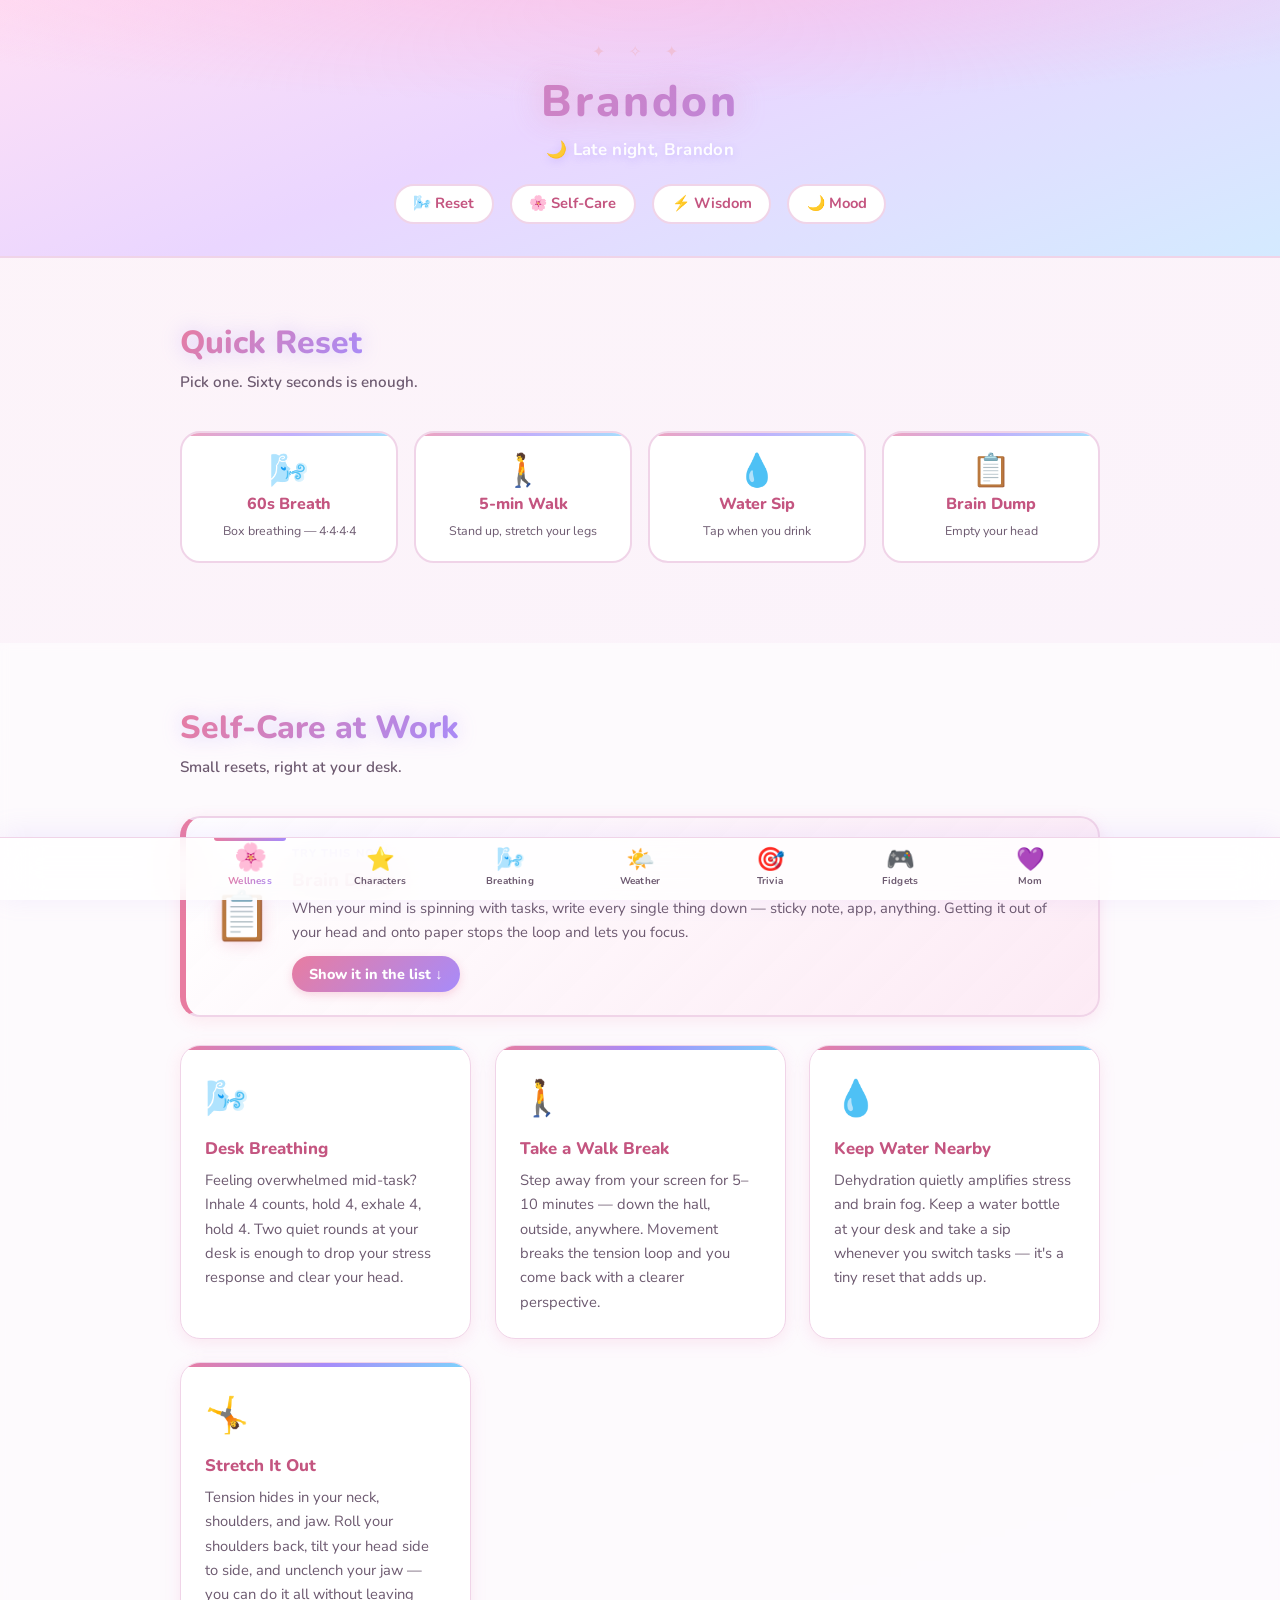
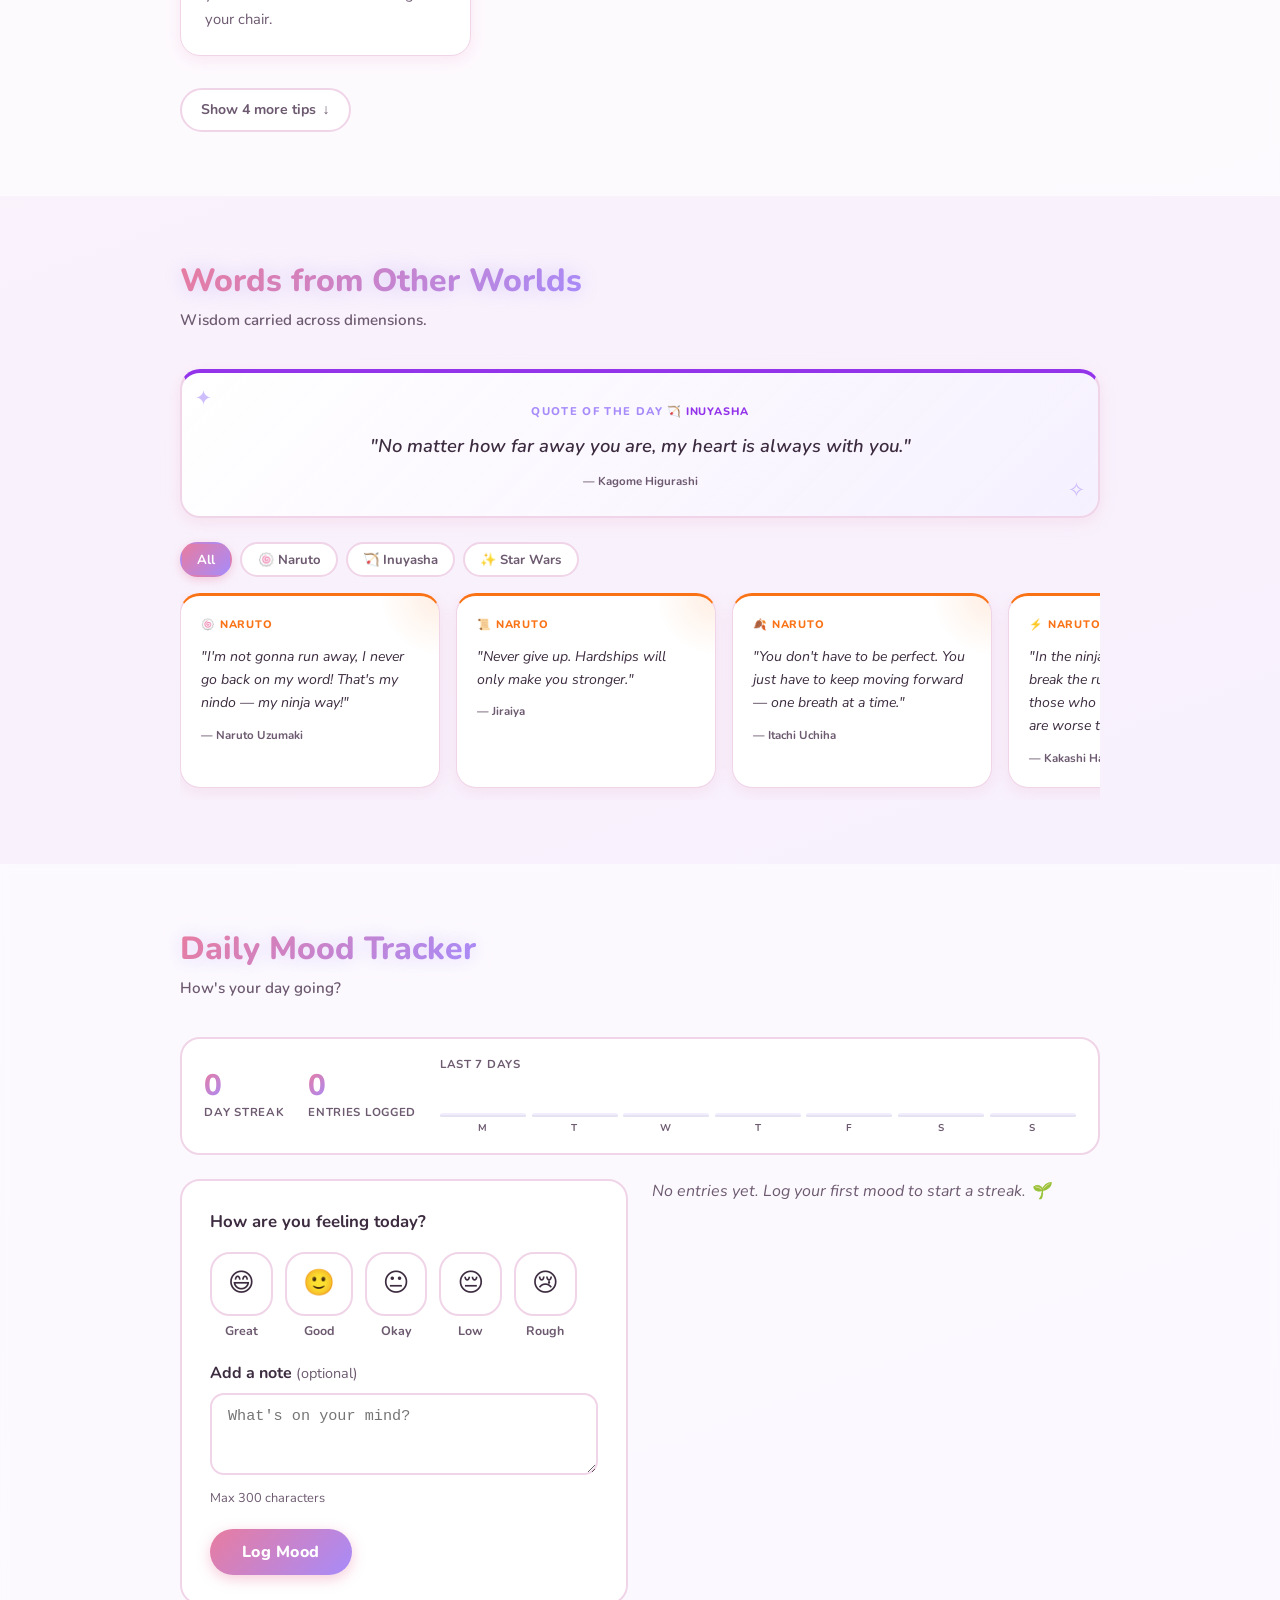
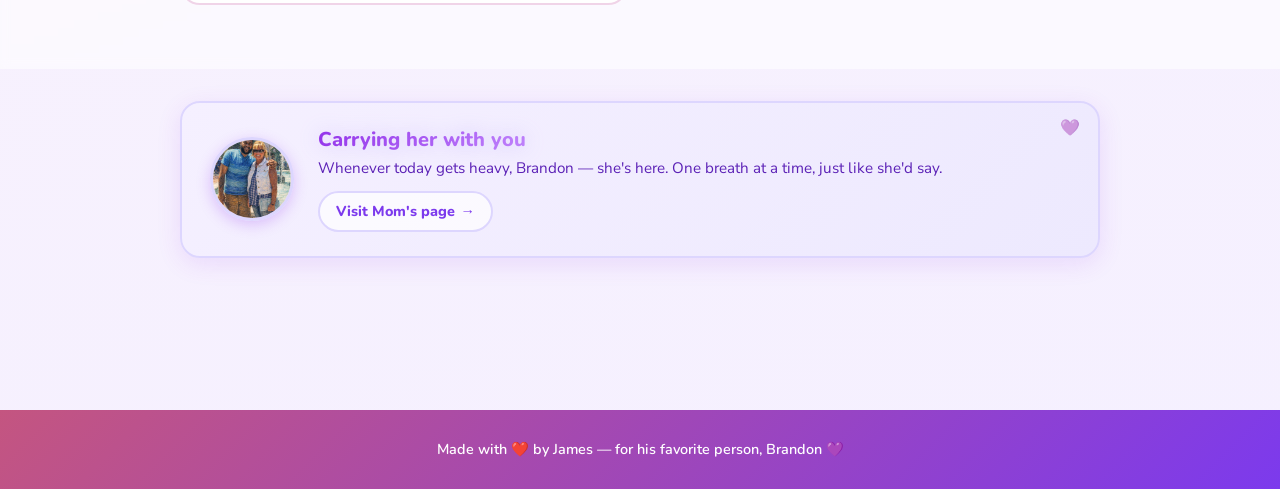
==== commit 43dbfa4b: "Link fixes.css in index.html" ====
--- a/index.html
+++ b/index.html
@@ -9,6 +9,7 @@
   <link rel="preconnect" href="https://fonts.gstatic.com" crossorigin>
   <link href="https://fonts.googleapis.com/css2?family=Nunito:wght@400;600;700;800&family=Nunito+Sans:wght@400;600&display=swap" rel="stylesheet">
   <link rel="stylesheet" href="styles.css">
+  <link rel="stylesheet" href="fixes.css">
 </head>
 <body class="wellness-page">
   <a class="skip-link" href="#main-content">Skip to main content</a>
--- a/styles.css
+++ b/styles.css
@@ -1,3889 +1 @@
-/* ── Variables ──────────────────────────────────────────── */
-:root {
-  --color-bg:        #fdf4f9;
-  --color-surface:   #ffffff;
-  --color-primary:   #e87ca0;
-  --color-primary-dk:#c45580;
-  --color-accent:    #a78bfa;
-  --color-accent2:   #7dd3fc;
-  --color-text:      #3d2c40;
-  --color-text-muted:#8b7490;
-  --color-border:    #f0d4e8;
-  --color-selected:  #fce7f3;
-  --gradient-main:   linear-gradient(135deg, #e87ca0, #a78bfa);
-  --gradient-card:   linear-gradient(90deg, #e87ca0, #a78bfa, #7dd3fc);
-  --radius:          20px;
-  --shadow-sm:       0 4px 16px rgba(232, 124, 160, 0.15);
-  --shadow-md:       0 8px 32px rgba(167, 139, 250, 0.25);
-  --transition:      0.25s ease;
-}
-
-/* ── Reset ──────────────────────────────────────────────── */
-*, *::before, *::after { box-sizing: border-box; margin: 0; padding: 0; }
-
-/* ── Base ───────────────────────────────────────────────── */
-html { scroll-behavior: smooth; }
-
-body {
-  font-family: 'Nunito Sans', system-ui, sans-serif;
-  font-size: 16px;
-  line-height: 1.6;
-  background: linear-gradient(160deg, #fdf4f9, #f5f0ff, #edf8ff, #fce7f3, #fdf4f9);
-  background-size: 400% 400%;
-  animation: bgDrift 16s ease infinite;
-  color: var(--color-text);
-}
-
-h1, h2, h3 {
-  font-family: 'Nunito', sans-serif;
-  line-height: 1.3;
-  font-weight: 800;
-}
-
-a {
-  color: var(--color-primary-dk);
-  text-decoration: underline;
-}
-a:hover { color: var(--color-accent); }
-
-/* ── Focus ──────────────────────────────────────────────── */
-:focus-visible {
-  outline: 3px solid var(--color-accent);
-  outline-offset: 3px;
-  border-radius: 6px;
-}
-
-/* ── Skip link ──────────────────────────────────────────── */
-.skip-link {
-  position: absolute;
-  top: -999px;
-  left: 1rem;
-  background: var(--gradient-main);
-  color: #fff;
-  padding: 0.5rem 1rem;
-  border-radius: 0 0 var(--radius) var(--radius);
-  z-index: 100;
-  text-decoration: none;
-}
-.skip-link:focus { top: 0; }
-
-/* ── Layout container ───────────────────────────────────── */
-.container {
-  max-width: 960px;
-  margin: 0 auto;
-  padding: 0 1.25rem;
-  position: relative;
-  z-index: 1;
-}
-
-/* ── Sakura petals ──────────────────────────────────────── */
-.petals {
-  position: absolute;
-  inset: 0;
-  pointer-events: none;
-  overflow: hidden;
-}
-
-.petals span {
-  position: absolute;
-  top: -20px;
-  display: block;
-  border-radius: 0 100% 0 100%;
-  opacity: 0;
-  animation: petalFall linear infinite;
-}
-
-.petals span:nth-child(1) { width: 10px; height: 10px; left: 8%;  background: #f9b8d0; animation-duration: 9s;  animation-delay: 0s;   }
-.petals span:nth-child(2) { width: 8px;  height: 8px;  left: 25%; background: #e8b4e8; animation-duration: 7s;  animation-delay: 2.5s; }
-.petals span:nth-child(3) { width: 12px; height: 12px; left: 50%; background: #c4b5fd; animation-duration: 11s; animation-delay: 1s;   }
-.petals span:nth-child(4) { width: 9px;  height: 9px;  left: 68%; background: #f9b8d0; animation-duration: 8s;  animation-delay: 3.5s; }
-.petals span:nth-child(5) { width: 7px;  height: 7px;  left: 82%; background: #bae6fd; animation-duration: 10s; animation-delay: 0.8s; }
-.petals span:nth-child(6) { width: 11px; height: 11px; left: 93%; background: #e8b4e8; animation-duration: 6s;  animation-delay: 4s;   }
-
-@keyframes bgDrift {
-  0%   { background-position: 0%   50%; }
-  50%  { background-position: 100% 50%; }
-  100% { background-position: 0%   50%; }
-}
-
-@keyframes petalFall {
-  0%   { opacity: 0;   transform: translateY(-20px) rotate(0deg)   translateX(0); }
-  10%  { opacity: 0.8; }
-  80%  { opacity: 0.4; }
-  100% { opacity: 0;   transform: translateY(220px) rotate(360deg) translateX(30px); }
-}
-
-/* ── Header ─────────────────────────────────────────────── */
-header {
-  background:
-    radial-gradient(ellipse 70% 50% at 50% -10%, rgba(255,180,220,0.55), transparent),
-    linear-gradient(160deg, #ffe0f5 0%, #ead6ff 45%, #d4eaff 100%);
-  border-bottom: 2px solid var(--color-border);
-  padding: 2.5rem 0 2rem;
-  text-align: center;
-  position: relative;
-  overflow: hidden;
-}
-
-.header-sparkles {
-  font-size: 1rem;
-  color: #f0c0d8;
-  letter-spacing: 0.6rem;
-  margin-bottom: 0.5rem;
-  animation: sparkleGlow 3s ease-in-out infinite;
-}
-
-@keyframes sparkleGlow {
-  0%, 100% { opacity: 0.5; }
-  50%       { opacity: 1; }
-}
-
-header h1 {
-  font-size: 2.75rem;
-  letter-spacing: 0.06em;
-  background: var(--gradient-main);
-  -webkit-background-clip: text;
-  background-clip: text;
-  color: transparent;
-  filter: drop-shadow(0 0 16px rgba(232,124,160,0.45));
-}
-
-.tagline {
-  color: var(--color-text-muted);
-  margin-top: 0.35rem;
-  font-family: 'Nunito', sans-serif;
-  font-weight: 600;
-  font-size: 1rem;
-}
-
-header nav {
-  display: flex;
-  justify-content: center;
-  gap: 1rem;
-  margin-top: 1.25rem;
-}
-
-header nav a {
-  font-family: 'Nunito', sans-serif;
-  font-size: 0.92rem;
-  font-weight: 700;
-  text-decoration: none;
-  color: var(--color-primary-dk);
-  padding: 0.4rem 1.1rem;
-  border-radius: 999px;
-  border: 2px solid var(--color-border);
-  background: var(--color-surface);
-  transition: background var(--transition), border-color var(--transition),
-              color var(--transition), transform var(--transition);
-}
-header nav a:hover {
-  background: var(--color-selected);
-  border-color: var(--color-primary);
-  color: var(--color-primary-dk);
-  transform: translateY(-2px);
-}
-
-/* ── Sections ───────────────────────────────────────────── */
-section {
-  padding: 4rem 0;
-}
-
-section:nth-of-type(even) {
-  background: rgba(255, 255, 255, 0.6);
-  backdrop-filter: blur(4px);
-}
-
-section h2 {
-  font-size: 2rem;
-  background: var(--gradient-main);
-  -webkit-background-clip: text;
-  background-clip: text;
-  color: transparent;
-  margin-bottom: 0.4rem;
-  display: inline-block;
-  filter: drop-shadow(0 0 10px rgba(167,139,250,0.4));
-}
-
-.section-intro {
-  color: var(--color-text-muted);
-  margin-bottom: 2.25rem;
-  font-family: 'Nunito', sans-serif;
-  font-weight: 600;
-  font-size: 0.95rem;
-}
-
-/* ── Card Grid ──────────────────────────────────────────── */
-.card-grid {
-  display: grid;
-  grid-template-columns: repeat(auto-fill, minmax(260px, 1fr));
-  gap: 1.5rem;
-  list-style: none;
-}
-
-.tip-card {
-  background: var(--color-surface);
-  border-radius: var(--radius);
-  padding: 1.5rem;
-  box-shadow: var(--shadow-sm);
-  border: 1px solid var(--color-border);
-  position: relative;
-  overflow: hidden;
-  transition: transform var(--transition), box-shadow var(--transition);
-}
-
-.tip-card::before {
-  content: '';
-  position: absolute;
-  top: 0; left: 0; right: 0;
-  height: 4px;
-  background: var(--gradient-card);
-}
-
-.tip-card::after {
-  content: '✦';
-  position: absolute;
-  top: 0.9rem;
-  right: 1rem;
-  color: #f0c0d8;
-  font-size: 1rem;
-  opacity: 0;
-  transform: scale(0.4) rotate(-30deg);
-  transition: opacity 0.3s ease, transform 0.3s ease;
-}
-
-.tip-card:nth-child(1)  { animation: animeCardIn 0.5s cubic-bezier(0.34,1.56,0.64,1) 0.05s both; }
-.tip-card:nth-child(2)  { animation: animeCardIn 0.5s cubic-bezier(0.34,1.56,0.64,1) 0.10s both; }
-.tip-card:nth-child(3)  { animation: animeCardIn 0.5s cubic-bezier(0.34,1.56,0.64,1) 0.15s both; }
-.tip-card:nth-child(4)  { animation: animeCardIn 0.5s cubic-bezier(0.34,1.56,0.64,1) 0.20s both; }
-.tip-card:nth-child(5)  { animation: animeCardIn 0.5s cubic-bezier(0.34,1.56,0.64,1) 0.25s both; }
-.tip-card:nth-child(6)  { animation: animeCardIn 0.5s cubic-bezier(0.34,1.56,0.64,1) 0.30s both; }
-.tip-card:nth-child(7)  { animation: animeCardIn 0.5s cubic-bezier(0.34,1.56,0.64,1) 0.35s both; }
-.tip-card:nth-child(8)  { animation: animeCardIn 0.5s cubic-bezier(0.34,1.56,0.64,1) 0.40s both; }
-
-@keyframes animeCardIn {
-  from { opacity: 0; transform: translateY(28px) scale(0.92); }
-  to   { opacity: 1; transform: translateY(0)    scale(1);    }
-}
-
-.tip-card:hover {
-  transform: translateY(-5px) scale(1.02);
-  box-shadow: 0 0 0 2px var(--color-primary),
-              0 0 24px rgba(232,124,160,0.35),
-              var(--shadow-md);
-}
-
-.tip-card:hover::after {
-  opacity: 1;
-  transform: scale(1) rotate(0deg);
-}
-
-.tip-icon {
-  font-size: 2.2rem;
-  margin-bottom: 0.75rem;
-}
-
-.tip-card h3 {
-  font-size: 1.05rem;
-  color: var(--color-primary-dk);
-  margin-bottom: 0.5rem;
-}
-
-.tip-card p {
-  font-size: 0.92rem;
-  color: var(--color-text-muted);
-  line-height: 1.65;
-}
-
-/* ── Mood Form ──────────────────────────────────────────── */
-#mood-form {
-  background: rgba(255, 255, 255, 0.8);
-  border: 2px solid var(--color-border);
-  border-radius: var(--radius);
-  padding: 1.75rem;
-  max-width: 600px;
-  backdrop-filter: blur(4px);
-}
-
-fieldset {
-  border: none;
-  padding: 0;
-  margin-bottom: 1.25rem;
-}
-
-legend {
-  font-family: 'Nunito', sans-serif;
-  font-size: 1.05rem;
-  font-weight: 700;
-  color: var(--color-text);
-  margin-bottom: 1rem;
-}
-
-.mood-options {
-  display: flex;
-  flex-wrap: wrap;
-  gap: 0.75rem;
-}
-
-.mood-option {
-  display: flex;
-  flex-direction: column;
-  align-items: center;
-  gap: 0.3rem;
-  cursor: pointer;
-}
-
-.mood-option input[type="radio"] {
-  position: absolute;
-  opacity: 0;
-  width: 0;
-  height: 0;
-}
-
-.mood-visual {
-  display: flex;
-  flex-direction: column;
-  align-items: center;
-  gap: 0.3rem;
-  padding: 0.6rem 1rem;
-  border: 2px solid var(--color-border);
-  border-radius: var(--radius);
-  background: var(--color-surface);
-  transition: border-color var(--transition), background var(--transition),
-              transform var(--transition), box-shadow var(--transition);
-  font-size: 1.6rem;
-}
-
-.mood-label {
-  font-family: 'Nunito', sans-serif;
-  font-size: 0.78rem;
-  color: var(--color-text-muted);
-  font-weight: 700;
-}
-
-.mood-option input[type="radio"]:checked + .mood-visual {
-  border-color: var(--color-primary);
-  background: var(--color-selected);
-  box-shadow: 0 0 0 3px rgba(232, 124, 160, 0.2);
-  transform: scale(1.07);
-}
-
-.mood-option:hover .mood-visual {
-  border-color: var(--color-accent);
-  transform: scale(1.05);
-}
-
-.mood-option input[type="radio"]:focus-visible + .mood-visual {
-  outline: 3px solid var(--color-accent);
-  outline-offset: 3px;
-}
-
-#mood-form label[for="mood-note"] {
-  display: block;
-  font-family: 'Nunito', sans-serif;
-  font-weight: 700;
-  margin-bottom: 0.4rem;
-  color: var(--color-text);
-}
-
-.optional {
-  font-weight: normal;
-  color: var(--color-text-muted);
-  font-size: 0.9em;
-}
-
-textarea {
-  width: 100%;
-  padding: 0.75rem 1rem;
-  border: 2px solid var(--color-border);
-  border-radius: 14px;
-  font-family: 'Nunito Sans', inherit;
-  font-size: 0.95rem;
-  color: var(--color-text);
-  background: var(--color-surface);
-  resize: vertical;
-  transition: border-color var(--transition), box-shadow var(--transition);
-}
-textarea:focus {
-  border-color: var(--color-primary);
-  box-shadow: 0 0 0 3px rgba(232, 124, 160, 0.15);
-  outline: none;
-}
-
-.hint {
-  display: block;
-  font-size: 0.8rem;
-  color: var(--color-text-muted);
-  margin-top: 0.3rem;
-  margin-bottom: 1.25rem;
-}
-
-button[type="submit"] {
-  background: var(--gradient-main);
-  color: #fff;
-  border: none;
-  padding: 0.75rem 2rem;
-  border-radius: 999px;
-  font-family: 'Nunito', sans-serif;
-  font-size: 1rem;
-  font-weight: 800;
-  cursor: pointer;
-  letter-spacing: 0.03em;
-  box-shadow: 0 4px 14px rgba(232, 124, 160, 0.4);
-  transition: transform var(--transition), box-shadow var(--transition), opacity var(--transition);
-}
-button[type="submit"]:hover:not(:disabled) {
-  transform: translateY(-2px);
-  box-shadow: 0 6px 20px rgba(167, 139, 250, 0.45);
-}
-button[type="submit"]:disabled {
-  opacity: 0.65;
-  cursor: default;
-}
-
-/* ── Mood History ───────────────────────────────────────── */
-#mood-history {
-  margin-top: 2rem;
-  max-width: 600px;
-}
-
-.history-heading {
-  font-family: 'Nunito', sans-serif;
-  font-size: 1.05rem;
-  font-weight: 700;
-  color: var(--color-text-muted);
-  margin-bottom: 1rem;
-}
-
-.empty-state {
-  color: var(--color-text-muted);
-  font-style: italic;
-  font-family: 'Nunito', sans-serif;
-}
-
-.history-entry {
-  background: rgba(255, 255, 255, 0.85);
-  border: 2px solid var(--color-border);
-  border-radius: var(--radius);
-  padding: 1rem 1.25rem;
-  margin-bottom: 0.75rem;
-  backdrop-filter: blur(4px);
-  transition: box-shadow var(--transition);
-}
-.history-entry:hover {
-  box-shadow: var(--shadow-sm);
-}
-
-.entry-header {
-  display: flex;
-  align-items: center;
-  gap: 0.75rem;
-}
-
-.entry-emoji {
-  font-size: 1.75rem;
-  flex-shrink: 0;
-}
-
-.entry-header > div {
-  flex: 1;
-  min-width: 0;
-}
-
-.entry-mood {
-  display: block;
-  font-family: 'Nunito', sans-serif;
-  font-weight: 800;
-  color: var(--color-primary-dk);
-}
-
-.entry-date {
-  display: block;
-  font-size: 0.83rem;
-  color: var(--color-text-muted);
-}
-
-.entry-note {
-  margin-top: 0.6rem;
-  font-size: 0.9rem;
-  color: var(--color-text);
-  white-space: pre-wrap;
-  word-break: break-word;
-}
-
-.delete-btn {
-  background: none;
-  border: 2px solid var(--color-border);
-  border-radius: 999px;
-  color: var(--color-text-muted);
-  font-size: 0.75rem;
-  padding: 0.2rem 0.55rem;
-  cursor: pointer;
-  flex-shrink: 0;
-  transition: border-color var(--transition), color var(--transition),
-              background var(--transition);
-}
-.delete-btn:hover {
-  border-color: var(--color-primary);
-  color: var(--color-primary);
-  background: var(--color-selected);
-}
-
-/* ── Footer ─────────────────────────────────────────────── */
-footer {
-  background: linear-gradient(135deg, #c45580, #7c3aed);
-  color: #fff;
-  padding: 1.75rem 0;
-  text-align: center;
-  font-family: 'Nunito', sans-serif;
-  font-size: 0.9rem;
-  font-weight: 600;
-}
-footer a { color: #fce7f3; }
-footer a:hover { color: #fff; }
-
-/* ── Characters page: character image cards ─────────────── */
-.char-img-wrap {
-  position: relative;
-  height: 220px;
-  margin: -1.5rem -1.5rem 0 -1.5rem;
-  border-radius: var(--radius) var(--radius) 0 0;
-  overflow: hidden;
-  background: linear-gradient(160deg, #f0d4e8, #fce7f3);
-}
-
-.quote-card[data-series="naruto"]   .char-img-wrap { box-shadow: 0 3px 0 #ff8c00; background: linear-gradient(160deg, #fff5ed, #fed7aa); }
-.quote-card[data-series="inuyasha"] .char-img-wrap { box-shadow: 0 3px 0 #dc2626; background: linear-gradient(160deg, #fef2f2, #fecaca); }
-.quote-card[data-series="starwars"] .char-img-wrap { box-shadow: 0 3px 0 #2563eb; background: linear-gradient(160deg, #eff6ff, #bfdbfe); }
-
-.char-img {
-  width: 100%;
-  height: 100%;
-  object-fit: contain;
-  object-position: center bottom;
-  opacity: 0;
-  transition: opacity 0.5s ease;
-  display: block;
-}
-
-.img-skeleton {
-  position: absolute;
-  inset: 0;
-  display: flex;
-  align-items: center;
-  justify-content: center;
-  background: linear-gradient(90deg, #f0d4e8 25%, #fce7f3 50%, #f0d4e8 75%);
-  background-size: 200% 100%;
-  animation: shimmer 1.5s ease-in-out infinite;
-}
-
-@keyframes shimmer {
-  0%   { background-position:  200% 0; }
-  100% { background-position: -200% 0; }
-}
-
-.card-body {
-  padding-top: 1rem;
-}
-
-/* ── Characters page: scene / GIF ───────────────────────── */
-.scene-btn {
-  display: inline-block;
-  font-family: 'Nunito', sans-serif;
-  font-weight: 700;
-  font-size: 0.8rem;
-  color: var(--color-primary-dk);
-  border: 2px solid var(--color-border);
-  padding: 0.28rem 0.8rem;
-  border-radius: 999px;
-  background: none;
-  cursor: pointer;
-  margin-top: 0.8rem;
-  transition: all var(--transition);
-}
-.scene-btn:hover:not(:disabled) {
-  border-color: var(--color-primary);
-  background: var(--color-selected);
-}
-.scene-btn:disabled { opacity: 0.5; cursor: default; }
-
-.gif-wrap {
-  max-height: 0;
-  overflow: hidden;
-  transition: max-height 0.5s ease;
-}
-.gif-wrap.open { max-height: 350px; margin-top: 0.75rem; }
-
-.gif-skeleton {
-  height: 180px;
-  border-radius: 12px;
-  display: flex;
-  align-items: center;
-  justify-content: center;
-  background: linear-gradient(90deg, #f0d4e8 25%, #fce7f3 50%, #f0d4e8 75%);
-  background-size: 200% 100%;
-  animation: shimmer 1.5s ease-in-out infinite;
-}
-
-.gif-img {
-  width: 100%;
-  border-radius: 12px;
-  display: none;
-  animation: cardIn 0.4s ease both;
-}
-
-/* ── Characters page: star field ───────────────────────── */
-#bg-stars {
-  position: fixed;
-  inset: 0;
-  pointer-events: none;
-  z-index: 0;
-  overflow: hidden;
-}
-
-.bg-star {
-  position: absolute;
-  border-radius: 50%;
-  background: #fff;
-  box-shadow: 0 0 5px rgba(255, 255, 255, 0.9);
-  animation: twinkle ease-in-out infinite alternate;
-}
-
-@keyframes twinkle {
-  from { opacity: 0.08; transform: scale(0.6); }
-  to   { opacity: 0.95; transform: scale(1.5); }
-}
-
-/* ── Characters page: title glow ────────────────────────── */
-.characters-page header h1 {
-  animation: titleGlow 3.5s ease-in-out infinite;
-}
-
-@keyframes titleGlow {
-  0%, 100% { filter: drop-shadow(0 0 6px  rgba(232, 124, 160, 0.5)); }
-  50%       { filter: drop-shadow(0 0 22px rgba(167, 139, 250, 0.75)); }
-}
-
-/* ── Characters page: card entrance ─────────────────────── */
-@keyframes cardIn {
-  from { opacity: 0; transform: translateY(30px) scale(0.94); }
-  to   { opacity: 1; transform: translateY(0)    scale(1); }
-}
-
-.quote-card {
-  animation: cardIn 0.5s cubic-bezier(0.34, 1.56, 0.64, 1) both;
-}
-
-/* ── Characters page: card shimmer on hover ─────────────── */
-.quote-card::after {
-  content: '';
-  position: absolute;
-  inset: 0;
-  border-radius: var(--radius);
-  background: linear-gradient(
-    110deg,
-    transparent 30%,
-    rgba(255, 255, 255, 0.5) 50%,
-    transparent 70%
-  );
-  transform: translateX(-160%);
-  pointer-events: none;
-  transition: transform 0.65s ease;
-}
-.quote-card:hover::after { transform: translateX(160%); }
-
-/* ── Characters page: series glow on hover ──────────────── */
-.quote-card[data-series="naruto"]:hover {
-  box-shadow: 0 8px 32px rgba(255, 140, 0, 0.45), 0 0 0 1px rgba(255, 140, 0, 0.2);
-}
-.quote-card[data-series="inuyasha"]:hover {
-  box-shadow: 0 8px 32px rgba(220, 38, 38, 0.4), 0 0 0 1px rgba(220, 38, 38, 0.2);
-}
-.quote-card[data-series="starwars"]:hover {
-  box-shadow: 0 8px 32px rgba(37, 99, 235, 0.45), 0 0 0 1px rgba(37, 99, 235, 0.2);
-}
-
-/* ── Characters page: avatar float on hover ─────────────── */
-@keyframes avatarFloat {
-  0%, 100% { transform: translateY(0)    rotate(0deg); }
-  50%       { transform: translateY(-9px) rotate(8deg); }
-}
-.quote-card:hover .char-avatar {
-  display: inline-block;
-  animation: avatarFloat 1s ease-in-out infinite;
-}
-
-/* ── Characters page: click particle burst ──────────────── */
-.burst-particle {
-  position: absolute;
-  width: 7px;
-  height: 7px;
-  border-radius: 50%;
-  pointer-events: none;
-  z-index: 20;
-  animation: burst 0.7s ease-out forwards;
-}
-
-@keyframes burst {
-  0%   { opacity: 1; transform: translate(-50%, -50%) translate(0, 0)                 scale(1); }
-  100% { opacity: 0; transform: translate(-50%, -50%) translate(var(--tx), var(--ty)) scale(0.15); }
-}
-
-/* ── Characters page: filter grid fade ──────────────────── */
-#quotes-grid {
-  transition: opacity 0.18s ease, transform 0.18s ease;
-}
-#quotes-grid.fading {
-  opacity: 0;
-  transform: translateY(10px);
-}
-
-/* ── Filter bar (characters page) ──────────────────────── */
-.filter-bar {
-  display: flex;
-  flex-wrap: wrap;
-  gap: 0.6rem;
-  margin-bottom: 2.5rem;
-}
-
-.filter-btn {
-  font-family: 'Nunito', sans-serif;
-  font-weight: 700;
-  font-size: 0.88rem;
-  padding: 0.45rem 1.1rem;
-  border-radius: 999px;
-  border: 2px solid var(--color-border);
-  background: var(--color-surface);
-  color: var(--color-text-muted);
-  cursor: pointer;
-  transition: all var(--transition);
-}
-.filter-btn:hover { border-color: var(--color-primary); color: var(--color-primary-dk); }
-.filter-btn.active { background: var(--color-selected); border-color: var(--color-primary); color: var(--color-primary-dk); }
-.filter-btn.naruto-btn.active   { background: #fff7ed; border-color: #ff8c00; color: #c2410c; }
-.filter-btn.inuyasha-btn.active { background: #fef2f2; border-color: #dc2626; color: #991b1b; }
-.filter-btn.starwars-btn.active { background: #eff6ff; border-color: #2563eb; color: #1e40af; }
-
-/* ── Quote cards (characters page) ─────────────────────── */
-.quote-card {
-  background: rgba(255, 255, 255, 0.85);
-  border-radius: var(--radius);
-  padding: 1.5rem;
-  border: 2px solid var(--color-border);
-  backdrop-filter: blur(4px);
-  position: relative;
-  overflow: hidden;
-  transition: transform var(--transition), box-shadow var(--transition);
-}
-.quote-card:hover {
-  transform: translateY(-4px);
-  box-shadow: var(--shadow-md);
-}
-.quote-card::before {
-  content: '';
-  position: absolute;
-  top: 0; left: 0; right: 0;
-  height: 4px;
-}
-.quote-card[data-series="naruto"]::before   { background: linear-gradient(90deg, #ff8c00, #ffd700); }
-.quote-card[data-series="inuyasha"]::before { background: linear-gradient(90deg, #dc2626, #9f1239); }
-.quote-card[data-series="starwars"]::before { background: linear-gradient(90deg, #2563eb, #7c3aed); }
-
-.char-avatar {
-  font-size: 2.5rem;
-  margin-bottom: 0.6rem;
-}
-
-.char-name {
-  font-family: 'Nunito', sans-serif;
-  font-weight: 800;
-  font-size: 1.05rem;
-  color: var(--color-text);
-  margin-bottom: 0.1rem;
-}
-
-.char-series {
-  font-family: 'Nunito', sans-serif;
-  font-size: 0.78rem;
-  font-weight: 700;
-  color: var(--color-text-muted);
-  margin-bottom: 0.85rem;
-  text-transform: uppercase;
-  letter-spacing: 0.05em;
-}
-
-blockquote {
-  font-style: italic;
-  color: var(--color-text);
-  font-size: 0.93rem;
-  line-height: 1.7;
-  border-left: 3px solid var(--color-border);
-  padding-left: 0.85rem;
-  margin: 0;
-  position: relative;
-}
-
-/* ── Breathing page: visualizer section ─────────────────── */
-.viz-section {
-  background: rgba(20, 10, 35, 0.04);
-  padding: 3.5rem 0 2.5rem;
-}
-
-.viz-container {
-  display: flex;
-  flex-direction: column;
-  align-items: center;
-  text-align: center;
-}
-
-.active-tech-header {
-  max-width: 560px;
-}
-
-.active-tech-header h2 {
-  display: block;
-}
-
-/* ── Breathing page: stage + rings ──────────────────────── */
-.breath-stage {
-  position: relative;
-  width: min(300px, 88vw);
-  height: min(300px, 88vw);
-  margin: 2rem auto;
-  display: flex;
-  align-items: center;
-  justify-content: center;
-  overflow: visible;
-}
-
-.breath-rings {
-  position: absolute;
-  inset: 0;
-  display: flex;
-  align-items: center;
-  justify-content: center;
-}
-
-.breath-ring {
-  position: absolute;
-  width: 165px;
-  height: 165px;
-  border-radius: 50%;
-  border: 2px solid rgba(232, 124, 160, 0.45);
-  animation: ringExpand 4s ease-out infinite;
-}
-
-@keyframes ringExpand {
-  0%   { transform: scale(1);   opacity: 0.65; }
-  100% { transform: scale(2.6); opacity: 0; }
-}
-
-/* ── Breathing page: main circle ────────────────────────── */
-#breath-circle {
-  position: absolute;
-  width: 160px;
-  height: 160px;
-  border-radius: 50%;
-  background: radial-gradient(circle at 33% 33%, #fce7f3, #e87ca0 55%, #a78bfa 90%);
-  z-index: 2;
-  box-shadow: 0 0 30px rgba(167, 139, 250, 0.4);
-  animation: idleBreath 5s ease-in-out infinite;
-  transition: transform 4s ease-in-out, box-shadow 4s ease-in-out;
-}
-
-@keyframes idleBreath {
-  0%, 100% { transform: scale(1);    box-shadow: 0 0 22px rgba(167,139,250,0.35); }
-  50%       { transform: scale(1.22); box-shadow: 0 0 45px rgba(232,124,160,0.5); }
-}
-
-#breath-circle.active  { animation: none; }
-
-#breath-circle.holding { animation: holdGlow 2s ease-in-out infinite; }
-
-@keyframes holdGlow {
-  0%, 100% { box-shadow: 0 0 30px rgba(232,124,160,0.45), 0 0 60px rgba(167,139,250,0.2); }
-  50%       { box-shadow: 0 0 65px rgba(232,124,160,0.75), 0 0 110px rgba(167,139,250,0.4); }
-}
-
-/* ── Breathing page: text overlay ───────────────────────── */
-.breath-text {
-  position: absolute;
-  z-index: 3;
-  display: flex;
-  flex-direction: column;
-  align-items: center;
-  pointer-events: none;
-  gap: 0.1rem;
-}
-
-#phase-label {
-  font-family: 'Nunito', sans-serif;
-  font-size: 0.8rem;
-  font-weight: 700;
-  color: rgba(255, 255, 255, 0.92);
-  text-transform: uppercase;
-  letter-spacing: 0.13em;
-  text-shadow: 0 1px 6px rgba(0,0,0,0.3);
-}
-
-#phase-countdown {
-  font-family: 'Nunito', sans-serif;
-  font-size: 3rem;
-  font-weight: 800;
-  color: #fff;
-  line-height: 1;
-  text-shadow: 0 2px 10px rgba(0,0,0,0.25);
-  min-height: 3rem;
-}
-
-@keyframes textPop {
-  0%   { transform: scale(0.75); opacity: 0.4; }
-  60%  { transform: scale(1.1); }
-  100% { transform: scale(1);   opacity: 1; }
-}
-.text-pop { animation: textPop 0.35s cubic-bezier(0.34, 1.56, 0.64, 1) both; }
-
-/* ── Breathing page: pattern display ────────────────────── */
-.pattern-display {
-  display: flex;
-  justify-content: center;
-  align-items: center;
-  flex-wrap: wrap;
-  gap: 0.25rem;
-  margin: 0.5rem 0 1rem;
-  min-height: 3.5rem;
-}
-
-.pattern-step {
-  display: inline-flex;
-  flex-direction: column;
-  align-items: center;
-  padding: 0.3rem 0.65rem;
-  border-radius: 10px;
-  background: rgba(255, 255, 255, 0.55);
-  border: 1.5px solid var(--color-border);
-  transition: all 0.35s ease;
-  min-width: 3rem;
-}
-
-.pattern-step.active {
-  background: rgba(232, 124, 160, 0.12);
-  border-color: var(--color-primary);
-  transform: scale(1.12);
-  box-shadow: 0 2px 14px rgba(232, 124, 160, 0.3);
-}
-
-.step-label {
-  font-family: 'Nunito', sans-serif;
-  font-size: 0.62rem;
-  font-weight: 700;
-  text-transform: uppercase;
-  letter-spacing: 0.05em;
-  color: var(--color-text-muted);
-}
-
-.step-num {
-  font-family: 'Nunito', sans-serif;
-  font-size: 1.3rem;
-  font-weight: 800;
-  color: var(--color-text);
-  line-height: 1.1;
-}
-
-.pattern-step.active .step-num   { color: var(--color-primary-dk); }
-.pattern-step.active .step-label { color: var(--color-primary); }
-
-.pattern-sep {
-  color: var(--color-border);
-  font-size: 1.3rem;
-  line-height: 2.2;
-  margin: 0 0.1rem;
-}
-
-/* ── Breathing page: stats + controls ───────────────────── */
-.breath-stats {
-  font-family: 'Nunito', sans-serif;
-  font-size: 0.9rem;
-  color: var(--color-text-muted);
-  margin-bottom: 1.1rem;
-}
-
-@keyframes roundFlash {
-  0%   { transform: scale(1);   color: inherit; }
-  50%  { transform: scale(1.5); color: var(--color-primary); }
-  100% { transform: scale(1);   color: inherit; }
-}
-.round-flash { display: inline-block; animation: roundFlash 0.5s ease; }
-
-.breath-controls {
-  display: flex;
-  gap: 0.75rem;
-  justify-content: center;
-  flex-wrap: wrap;
-}
-
-.ctrl-btn {
-  font-family: 'Nunito', sans-serif;
-  font-weight: 700;
-  font-size: 0.95rem;
-  padding: 0.65rem 1.75rem;
-  border-radius: 999px;
-  border: 2px solid transparent;
-  cursor: pointer;
-  transition: all var(--transition);
-}
-
-.ctrl-btn:disabled { opacity: 0.4; cursor: default; transform: none !important; }
-
-.ctrl-start {
-  background: var(--gradient-main);
-  color: #fff;
-  box-shadow: 0 4px 14px rgba(232, 124, 160, 0.4);
-}
-.ctrl-start:hover:not(:disabled) {
-  transform: translateY(-2px);
-  box-shadow: 0 6px 22px rgba(232, 124, 160, 0.55);
-}
-
-.ctrl-pause, .ctrl-reset {
-  background: rgba(255, 255, 255, 0.8);
-  border-color: var(--color-border);
-  color: var(--color-text-muted);
-  backdrop-filter: blur(4px);
-}
-.ctrl-pause:hover:not(:disabled),
-.ctrl-reset:hover:not(:disabled) {
-  border-color: var(--color-primary);
-  color: var(--color-primary-dk);
-  background: var(--color-selected);
-  transform: translateY(-1px);
-}
-
-/* ── Breathing page: technique cards ────────────────────── */
-.technique-card {
-  background: rgba(255, 255, 255, 0.85);
-  border-radius: var(--radius);
-  padding: 1.5rem;
-  border: 2px solid var(--color-border);
-  backdrop-filter: blur(4px);
-  position: relative;
-  overflow: hidden;
-  cursor: pointer;
-  transition: transform var(--transition), box-shadow var(--transition), border-color var(--transition);
-  animation: cardIn 0.45s cubic-bezier(0.34, 1.56, 0.64, 1) both;
-  text-align: left;
-}
-
-.technique-card::before {
-  content: '';
-  position: absolute;
-  top: 0; left: 0; right: 0;
-  height: 4px;
-  background: var(--card-color, var(--color-primary));
-}
-
-.technique-card::after {
-  content: '';
-  position: absolute;
-  inset: 0;
-  border-radius: var(--radius);
-  background: linear-gradient(110deg, transparent 30%, rgba(255,255,255,0.5) 50%, transparent 70%);
-  transform: translateX(-160%);
-  pointer-events: none;
-  transition: transform 0.65s ease;
-}
-.technique-card:hover::after { transform: translateX(160%); }
-
-.technique-card:hover {
-  transform: translateY(-4px);
-  box-shadow: 0 8px 32px var(--card-glow, rgba(232,124,160,0.3));
-}
-
-.technique-card.selected {
-  border-color: var(--card-color, var(--color-primary));
-  box-shadow: 0 0 0 3px var(--card-glow, rgba(232,124,160,0.3)),
-              0 8px 32px var(--card-glow, rgba(232,124,160,0.25));
-}
-
-/* ── Breathing page: mini orb ───────────────────────────── */
-.mini-orb {
-  width: 52px;
-  height: 52px;
-  border-radius: 50%;
-  background: radial-gradient(circle at 38% 38%, rgba(255,255,255,0.85), var(--orb-color, #e87ca0));
-  box-shadow: 0 0 14px var(--orb-color, #e87ca0);
-  margin-bottom: 0.85rem;
-  animation: miniBreath var(--orb-cycle, 10s) ease-in-out infinite;
-}
-
-@keyframes miniBreath {
-  0%, 100% { transform: scale(0.62); opacity: 0.5; box-shadow: 0 0 6px  var(--orb-color, #e87ca0); }
-  45%, 55% { transform: scale(1.22); opacity: 1;   box-shadow: 0 0 24px var(--orb-color, #e87ca0); }
-}
-
-.technique-name {
-  font-family: 'Nunito', sans-serif;
-  font-weight: 800;
-  font-size: 1.05rem;
-  color: var(--color-text);
-  margin-bottom: 0.15rem;
-}
-
-.technique-tagline {
-  font-family: 'Nunito', sans-serif;
-  font-size: 0.74rem;
-  font-weight: 700;
-  color: var(--card-color, var(--color-primary));
-  text-transform: uppercase;
-  letter-spacing: 0.07em;
-  margin-bottom: 0.45rem;
-}
-
-.technique-pattern {
-  font-family: 'Nunito', sans-serif;
-  font-weight: 700;
-  font-size: 0.85rem;
-  color: var(--color-text-muted);
-  margin-bottom: 0.55rem;
-}
-
-.technique-desc {
-  font-size: 0.88rem;
-  color: var(--color-text-muted);
-  line-height: 1.6;
-  margin-bottom: 1rem;
-}
-
-.try-btn {
-  font-family: 'Nunito', sans-serif;
-  font-weight: 700;
-  font-size: 0.82rem;
-  color: var(--card-color, var(--color-primary));
-  border: 2px solid currentColor;
-  padding: 0.3rem 0.85rem;
-  border-radius: 999px;
-  background: none;
-  cursor: pointer;
-  transition: all var(--transition);
-}
-.try-btn:hover,
-.technique-card.selected .try-btn {
-  background: var(--card-color, var(--color-primary));
-  color: #fff;
-}
-
-/* ── Breathing page: title glow ─────────────────────────── */
-.breathing-page header h1 {
-  animation: titleGlow 3.5s ease-in-out infinite;
-}
-
-/* ── Bottom navigation ───────────────────────────────────── */
-main {
-  padding-bottom: 5.5rem;
-}
-
-.bottom-nav {
-  position: fixed;
-  bottom: 0;
-  left: 0;
-  right: 0;
-  z-index: 200;
-  display: flex;
-  justify-content: center;
-  align-items: stretch;
-  background: rgba(255, 255, 255, 0.82);
-  backdrop-filter: blur(20px);
-  -webkit-backdrop-filter: blur(20px);
-  border-top: 1px solid var(--color-border);
-  box-shadow: 0 -4px 28px rgba(167, 139, 250, 0.14);
-  padding: 0 1rem;
-  padding-bottom: env(safe-area-inset-bottom, 0);
-}
-
-.bottom-nav__item {
-  flex: 1;
-  max-width: 130px;
-  display: flex;
-  flex-direction: column;
-  align-items: center;
-  justify-content: center;
-  gap: 0.18rem;
-  padding: 0.6rem 0.5rem 0.65rem;
-  text-decoration: none;
-  color: var(--color-text-muted);
-  position: relative;
-  transition: color var(--transition);
-}
-
-/* Gradient top-bar indicator on active tab */
-.bottom-nav__item.active::before {
-  content: '';
-  position: absolute;
-  top: 0;
-  left: 22%;
-  right: 22%;
-  height: 3px;
-  border-radius: 0 0 4px 4px;
-  background: var(--gradient-main);
-}
-
-.bottom-nav__item:hover { color: var(--color-primary-dk); }
-
-.bottom-nav__icon {
-  font-size: 1.45rem;
-  line-height: 1;
-  transition: transform var(--transition);
-}
-
-.bottom-nav__item.active .bottom-nav__icon {
-  animation: tabIconPop 0.4s cubic-bezier(0.34, 1.56, 0.64, 1) both;
-}
-
-@keyframes tabIconPop {
-  from { transform: scale(0.8) translateY(4px); }
-  to   { transform: scale(1.15) translateY(-2px); }
-}
-
-.bottom-nav__item:not(.active):hover .bottom-nav__icon {
-  transform: translateY(-2px) scale(1.1);
-}
-
-.bottom-nav__label {
-  font-family: 'Nunito', sans-serif;
-  font-size: 0.62rem;
-  font-weight: 700;
-  letter-spacing: 0.02em;
-  white-space: nowrap;
-}
-
-.bottom-nav__item.active .bottom-nav__label {
-  background: var(--gradient-main);
-  -webkit-background-clip: text;
-  background-clip: text;
-  color: transparent;
-}
-
-/* ── Weather page ────────────────────────────────────────── */
-.sr-only {
-  position: absolute;
-  width: 1px; height: 1px;
-  padding: 0; margin: -1px;
-  overflow: hidden;
-  clip: rect(0,0,0,0);
-  white-space: nowrap;
-  border: 0;
-}
-
-.weather-hero {
-  position: relative;
-  border-radius: 20px;
-  padding: 2rem 1.5rem 1.75rem;
-  text-align: center;
-  margin-bottom: 1.75rem;
-  overflow: hidden;
-  transition: background 0.8s ease;
-  box-shadow: 0 8px 32px rgba(0,0,0,0.12);
-}
-
-/* condition gradient variants */
-.wx-default { background: linear-gradient(135deg, #a78bfa 0%, #e87ca0 100%); }
-.wx-sunny   { background: linear-gradient(135deg, #fbbf24 0%, #f97316 100%); }
-.wx-cloudy  { background: linear-gradient(135deg, #94a3b8 0%, #64748b 100%); }
-.wx-rainy   { background: linear-gradient(135deg, #60a5fa 0%, #3b82f6 100%); }
-.wx-stormy  { background: linear-gradient(135deg, #4b5563 0%, #1e293b 100%); }
-.wx-snowy   { background: linear-gradient(135deg, #bae6fd 0%, #93c5fd 100%); }
-.wx-foggy   { background: linear-gradient(135deg, #cbd5e1 0%, #94a3b8 100%); }
-.wx-night   { background: linear-gradient(135deg, #1e1b4b 0%, #312e81 100%); }
-
-.wx-refresh-btn {
-  position: absolute;
-  top: 0.75rem;
-  right: 0.75rem;
-  background: rgba(255,255,255,0.25);
-  border: none;
-  border-radius: 50%;
-  width: 2.2rem;
-  height: 2.2rem;
-  font-size: 1.15rem;
-  color: #fff;
-  cursor: pointer;
-  display: flex;
-  align-items: center;
-  justify-content: center;
-  transition: background var(--transition);
-}
-.wx-refresh-btn:hover { background: rgba(255,255,255,0.4); }
-.wx-refresh-btn.spinning { animation: wxSpin 0.6s linear; }
-
-@keyframes wxSpin {
-  from { transform: rotate(0deg); }
-  to   { transform: rotate(360deg); }
-}
-
-.wx-emoji {
-  font-size: 3.5rem;
-  line-height: 1;
-  margin-bottom: 0.4rem;
-  filter: drop-shadow(0 2px 8px rgba(0,0,0,0.2));
-}
-
-.wx-temp {
-  font-family: 'Nunito', sans-serif;
-  font-size: 3rem;
-  font-weight: 800;
-  color: #fff;
-  line-height: 1;
-  text-shadow: 0 2px 8px rgba(0,0,0,0.2);
-}
-
-.wx-desc {
-  font-size: 1rem;
-  font-weight: 600;
-  color: rgba(255,255,255,0.92);
-  margin: 0.3rem 0 0.6rem;
-}
-
-.wx-meta {
-  font-size: 0.82rem;
-  color: rgba(255,255,255,0.8);
-  display: flex;
-  justify-content: center;
-  gap: 0.4rem;
-  flex-wrap: wrap;
-}
-
-.wx-updated {
-  font-size: 0.72rem;
-  color: rgba(255,255,255,0.6);
-  margin-top: 0.5rem;
-}
-
-/* 7-day forecast */
-.wx-section-title {
-  font-family: 'Nunito', sans-serif;
-  font-size: 0.78rem;
-  font-weight: 800;
-  letter-spacing: 0.08em;
-  text-transform: uppercase;
-  color: var(--color-text-muted);
-  margin: 0 0 0.75rem;
-}
-
-.forecast-scroll {
-  display: flex;
-  gap: 0.6rem;
-  overflow-x: auto;
-  padding-bottom: 0.5rem;
-  scrollbar-width: none;
-  -ms-overflow-style: none;
-  margin-bottom: 1rem;
-}
-.forecast-scroll::-webkit-scrollbar { display: none; }
-
-.forecast-card {
-  flex: 0 0 auto;
-  min-width: 72px;
-  background: var(--color-surface);
-  border: 1.5px solid var(--color-border);
-  border-radius: 14px;
-  padding: 0.65rem 0.5rem;
-  text-align: center;
-  cursor: pointer;
-  transition: all var(--transition);
-  display: flex;
-  flex-direction: column;
-  align-items: center;
-  gap: 0.15rem;
-}
-.forecast-card:hover {
-  transform: translateY(-3px);
-  box-shadow: 0 6px 20px rgba(167,139,250,0.2);
-  border-color: var(--color-accent);
-}
-.forecast-card.active {
-  background: linear-gradient(135deg, #fce7f3, #ede9fe);
-  border-color: var(--color-primary);
-  box-shadow: 0 4px 16px rgba(232,124,160,0.25);
-}
-
-.fc-day {
-  font-family: 'Nunito', sans-serif;
-  font-size: 0.68rem;
-  font-weight: 800;
-  letter-spacing: 0.04em;
-  text-transform: uppercase;
-  color: var(--color-text-muted);
-}
-.fc-emoji { font-size: 1.5rem; line-height: 1.2; }
-.fc-high {
-  font-family: 'Nunito', sans-serif;
-  font-size: 0.85rem;
-  font-weight: 700;
-  color: var(--color-text);
-}
-.fc-low {
-  font-size: 0.75rem;
-  color: var(--color-text-muted);
-}
-.fc-desc {
-  font-size: 0.6rem;
-  color: var(--color-text-muted);
-  line-height: 1.3;
-  max-width: 68px;
-}
-
-/* Detail panel */
-.forecast-detail {
-  background: var(--color-surface);
-  border: 1.5px solid var(--color-border);
-  border-radius: 14px;
-  padding: 0;
-  max-height: 0;
-  overflow: hidden;
-  transition: max-height 0.35s ease, padding 0.35s ease;
-}
-.forecast-detail.open {
-  max-height: 200px;
-  padding: 1rem 1.25rem;
-}
-.forecast-detail p {
-  font-size: 0.88rem;
-  line-height: 1.65;
-  color: var(--color-text);
-  margin: 0;
-}
-
-/* Loading skeleton */
-.wx-skeleton-hero {
-  height: 180px;
-  border-radius: 20px;
-  background: linear-gradient(90deg, #f0d4e8 25%, #fce7f3 50%, #f0d4e8 75%);
-  background-size: 200% 100%;
-  animation: shimmer 1.5s infinite;
-  margin-bottom: 1.75rem;
-}
-.wx-skeleton-cards {
-  display: flex;
-  gap: 0.6rem;
-  overflow: hidden;
-}
-.wx-skeleton-card {
-  flex: 0 0 72px;
-  height: 110px;
-  border-radius: 14px;
-  background: linear-gradient(90deg, #f0d4e8 25%, #fce7f3 50%, #f0d4e8 75%);
-  background-size: 200% 100%;
-  animation: shimmer 1.5s infinite;
-}
-.wx-skeleton-card:nth-child(2) { animation-delay: 0.15s; }
-.wx-skeleton-card:nth-child(3) { animation-delay: 0.3s; }
-.wx-skeleton-card:nth-child(4) { animation-delay: 0.45s; }
-
-/* Error state */
-.weather-error {
-  text-align: center;
-  padding: 2.5rem 1rem;
-  color: var(--color-text-muted);
-}
-.weather-error p { font-size: 1rem; margin-bottom: 1rem; }
-
-/* Live Radar */
-.weather-radar {
-  margin: 2rem 0 1.75rem;
-}
-
-.radar-header {
-  display: flex;
-  justify-content: space-between;
-  align-items: center;
-  margin-bottom: 1rem;
-}
-
-.radar-link {
-  display: inline-block;
-  padding: 0.5rem 1rem;
-  background: #C41E3A;
-  color: #fff;
-  border-radius: 8px;
-  text-decoration: none;
-  font-weight: 600;
-  font-size: 0.9rem;
-  transition: background var(--transition), transform var(--transition);
-}
-
-.radar-link:hover {
-  background: #a01a2f;
-  transform: translateY(-2px);
-  color: #fff;
-  text-decoration: none;
-}
-
-.radar-container {
-  width: 100%;
-  border-radius: 8px;
-  overflow: hidden;
-  box-shadow: 0 4px 16px rgba(196, 30, 58, 0.1);
-}
-
-.radar-container iframe {
-  display: block;
-  width: 100%;
-  height: auto;
-  min-height: 400px;
-}
-
-@media (max-width: 768px) {
-  .radar-header {
-    flex-direction: column;
-    align-items: flex-start;
-    gap: 0.75rem;
-  }
-
-  .radar-container iframe {
-    min-height: 280px;
-  }
-}
-
-/* ── Anime Wisdom (Wellness page) ───────────────────────── */
-.wisdom-scroll {
-  display: flex;
-  gap: 1rem;
-  overflow-x: auto;
-  padding-bottom: 0.75rem;
-  scrollbar-width: none;
-  -ms-overflow-style: none;
-}
-.wisdom-scroll::-webkit-scrollbar { display: none; }
-
-.wisdom-card {
-  flex: 0 0 260px;
-  background: var(--color-surface);
-  border-radius: var(--radius);
-  padding: 1.25rem;
-  border: 1px solid var(--color-border);
-  border-top: 3px solid var(--w-color, var(--color-primary));
-  box-shadow: var(--shadow-sm);
-  position: relative;
-  overflow: hidden;
-  transition: transform var(--transition), box-shadow var(--transition);
-}
-.wisdom-card::before {
-  content: '';
-  position: absolute;
-  top: 0; right: 0;
-  width: 60px; height: 60px;
-  background: radial-gradient(circle at top right, rgba(var(--w-glow),0.12), transparent 70%);
-  pointer-events: none;
-}
-.wisdom-card:hover {
-  transform: translateY(-5px) scale(1.015);
-  box-shadow: 0 0 0 2px var(--w-color, var(--color-primary)),
-              0 0 22px rgba(var(--w-glow), 0.3),
-              var(--shadow-md);
-}
-.wisdom-naruto  { --w-color: #f97316; --w-glow: 249,115,22; }
-.wisdom-inuyasha{ --w-color: #9333ea; --w-glow: 147,51,234; }
-.wisdom-starwars{ --w-color: #eab308; --w-glow: 234,179,8;  }
-
-.wisdom-badge {
-  font-family: 'Nunito', sans-serif;
-  font-size: 0.68rem;
-  font-weight: 800;
-  letter-spacing: 0.08em;
-  text-transform: uppercase;
-  color: var(--w-color, var(--color-primary));
-  margin-bottom: 0.7rem;
-}
-.wisdom-quote {
-  font-size: 0.88rem;
-  font-style: italic;
-  line-height: 1.65;
-  color: var(--color-text);
-  margin: 0 0 0.7rem;
-}
-.wisdom-cite {
-  font-family: 'Nunito', sans-serif;
-  font-size: 0.72rem;
-  font-weight: 700;
-  color: var(--color-text-muted);
-}
-
-/* ── Anime weather quote ─────────────────────────────────── */
-.wx-anime-quote {
-  background: rgba(255,255,255,0.65);
-  border: 1px solid var(--color-border);
-  border-left: 3px solid var(--color-accent);
-  border-radius: 12px;
-  padding: 0.75rem 1rem;
-  margin-bottom: 1.25rem;
-  backdrop-filter: blur(6px);
-  display: flex;
-  gap: 0.6rem;
-  align-items: flex-start;
-  animation: animeCardIn 0.4s ease both;
-}
-.wx-anime-quote .wq-icon { font-size: 1.1rem; flex-shrink: 0; line-height: 1.4; }
-.wx-anime-quote .wq-text { flex: 1; }
-.wx-anime-quote .wq-quote {
-  font-size: 0.82rem;
-  font-style: italic;
-  color: var(--color-text);
-  line-height: 1.55;
-}
-.wx-anime-quote .wq-char {
-  font-family: 'Nunito', sans-serif;
-  font-size: 0.68rem;
-  font-weight: 700;
-  color: var(--color-accent);
-  margin-top: 0.25rem;
-}
-
-/* ── Breathing anime ref badge ───────────────────────────── */
-.anime-ref {
-  font-family: 'Nunito', sans-serif;
-  font-size: 0.65rem;
-  font-weight: 700;
-  color: var(--card-color);
-  border-top: 1px solid rgba(0,0,0,0.08);
-  padding-top: 0.5rem;
-  margin-top: 0.5rem;
-  opacity: 0.85;
-}
-
-/* ── Trivia page ─────────────────────────────────────────── */
-
-/* Start screen */
-.start-card {
-  background: var(--color-surface);
-  border: 1.5px solid var(--color-border);
-  border-radius: 20px;
-  padding: 2rem 1.5rem 2.5rem;
-  text-align: center;
-  box-shadow: 0 4px 24px rgba(0,0,0,0.07);
-  animation: cardEntrance 0.4s cubic-bezier(0.34, 1.56, 0.64, 1) both;
-}
-.start-card h2 {
-  font-family: 'Nunito', sans-serif;
-  font-size: 1.45rem;
-  font-weight: 800;
-  color: var(--color-text);
-  margin-bottom: 0.25rem;
-}
-.start-subtitle {
-  font-size: 0.88rem;
-  color: var(--color-text-muted);
-  margin-bottom: 1.75rem;
-}
-.series-picker {
-  display: grid;
-  grid-template-columns: repeat(2, 1fr);
-  gap: 0.75rem;
-  max-width: 480px;
-  margin: 0 auto;
-}
-.series-card {
-  font-family: 'Nunito', sans-serif;
-  cursor: pointer;
-  border: 2px solid var(--series-color, var(--color-border));
-  border-radius: 16px;
-  padding: 1.25rem 0.75rem 1rem;
-  background: color-mix(in srgb, var(--series-color, var(--color-primary)) 8%, var(--color-surface));
-  display: flex;
-  flex-direction: column;
-  align-items: center;
-  gap: 0.4rem;
-  transition: transform 0.18s ease, box-shadow 0.18s ease;
-}
-.series-card:hover {
-  transform: translateY(-4px);
-  box-shadow: 0 8px 24px color-mix(in srgb, var(--series-color, #e87ca0) 30%, transparent);
-}
-.series-card:focus-visible {
-  outline: 3px solid var(--color-accent);
-  outline-offset: 3px;
-}
-.series-card-icon  { font-size: 2.2rem; line-height: 1; }
-.series-card-name  { font-size: 0.9rem; font-weight: 800; color: var(--series-color, var(--color-text)); }
-.series-card-count { font-size: 0.72rem; font-weight: 600; color: var(--color-text-muted); }
-
-.question-card {
-  position: relative;
-  background: var(--color-surface);
-  border: 1.5px solid var(--color-border);
-  border-radius: 20px;
-  overflow: hidden;
-  box-shadow: 0 4px 24px rgba(0,0,0,0.07);
-  animation: cardEntrance 0.35s cubic-bezier(0.34, 1.56, 0.64, 1) both;
-}
-
-.question-series-header {
-  height: 10px;
-  background: var(--series-color, var(--color-primary));
-  box-shadow: 0 3px 16px color-mix(in srgb, var(--series-color, #e87ca0) 45%, transparent);
-}
-
-@keyframes cardEntrance {
-  from { opacity: 0; transform: translateY(18px) scale(0.97); }
-  to   { opacity: 1; transform: translateY(0) scale(1); }
-}
-
-.progress-bar {
-  height: 6px;
-  background: #f3e8ff;
-}
-.progress-bar-inner {
-  height: 100%;
-  background: linear-gradient(90deg, var(--series-color, #e87ca0), color-mix(in srgb, var(--series-color, #e87ca0) 60%, #a78bfa));
-  transition: width 0.45s ease;
-  border-radius: 0 4px 4px 0;
-}
-
-.question-counter {
-  font-family: 'Nunito', sans-serif;
-  font-size: 0.72rem;
-  font-weight: 800;
-  letter-spacing: 0.08em;
-  text-transform: uppercase;
-  color: var(--series-color, var(--color-primary));
-  text-align: center;
-  padding: 0.55rem 1.5rem 0.1rem;
-  opacity: 0.8;
-}
-
-.game-header {
-  display: flex;
-  justify-content: space-between;
-  align-items: center;
-  padding: 0.65rem 1.25rem 0.4rem;
-}
-.game-header .lives { font-size: 1.05rem; letter-spacing: 0.1rem; line-height: 1; }
-.game-header .q-counter {
-  font-family: 'Nunito', sans-serif;
-  font-size: 0.72rem;
-  font-weight: 800;
-  letter-spacing: 0.07em;
-  text-transform: uppercase;
-  color: var(--color-text-muted);
-}
-.game-header .score-badge {
-  font-family: 'Nunito', sans-serif;
-  font-size: 0.8rem;
-  font-weight: 800;
-  color: var(--series-color, var(--color-primary));
-  background: color-mix(in srgb, var(--series-color, var(--color-primary)) 12%, transparent);
-  padding: 0.2rem 0.7rem;
-  border-radius: 999px;
-}
-/* Timer bar colour states */
-.progress-bar-inner.timer-warn   { background: linear-gradient(90deg, #fb923c, #f97316); }
-.progress-bar-inner.timer-urgent { background: linear-gradient(90deg, #ef4444, #dc2626); }
-
-.question-body {
-  padding: 0.5rem 1.5rem 0.75rem;
-  text-align: center;
-}
-
-.question-series-badge {
-  display: inline-block;
-  font-family: 'Nunito', sans-serif;
-  font-size: 0.68rem;
-  font-weight: 800;
-  letter-spacing: 0.06em;
-  text-transform: uppercase;
-  color: var(--series-color, var(--color-primary));
-  background: color-mix(in srgb, var(--series-color, var(--color-primary)) 12%, transparent);
-  padding: 0.2rem 0.7rem;
-  border-radius: 999px;
-  margin-bottom: 0.75rem;
-}
-
-.question-text {
-  font-family: 'Nunito', sans-serif;
-  font-size: 1.2rem;
-  font-weight: 700;
-  color: var(--color-text);
-  line-height: 1.5;
-  margin: 0 0 1.25rem;
-  text-align: center;
-}
-
-.answer-grid {
-  display: grid;
-  grid-template-columns: repeat(2, 1fr);
-  gap: 0.6rem;
-  padding: 0 1.5rem 1.5rem;
-}
-
-.answer-btn {
-  font-family: 'Nunito Sans', sans-serif;
-  font-size: 0.93rem;
-  font-weight: 600;
-  line-height: 1.35;
-  padding: 0.85rem 1rem;
-  min-height: 66px;
-  border: 1.5px solid var(--color-border);
-  border-radius: 12px;
-  background: var(--color-surface);
-  color: var(--color-text);
-  cursor: pointer;
-  text-align: left;
-  display: flex;
-  align-items: center;
-  gap: 0.75rem;
-  transition: all 0.18s ease;
-}
-.answer-btn:not(:disabled):hover {
-  border-color: var(--color-accent);
-  background: #fdf4ff;
-  transform: translateX(4px);
-  box-shadow: 0 4px 12px rgba(167,139,250,0.2);
-}
-.answer-btn:disabled { cursor: default; }
-
-.answer-letter {
-  display: inline-flex;
-  align-items: center;
-  justify-content: center;
-  min-width: 30px;
-  height: 30px;
-  border-radius: 50%;
-  background: var(--color-border);
-  color: var(--color-text-muted);
-  font-family: 'Nunito', sans-serif;
-  font-size: 0.78rem;
-  font-weight: 800;
-  flex-shrink: 0;
-  transition: background 0.18s, color 0.18s;
-}
-.answer-btn:not(:disabled):hover .answer-letter {
-  background: var(--color-accent);
-  color: #fff;
-}
-
-.answer-btn.correct {
-  border-color: #22c55e;
-  background: #f0fdf4;
-  color: #15803d;
-  box-shadow: 0 0 0 3px rgba(34,197,94,0.25);
-  animation: bounceIn 0.45s cubic-bezier(0.34, 1.56, 0.64, 1) both;
-}
-.answer-btn.correct .answer-letter {
-  background: #22c55e;
-  color: #fff;
-}
-
-.answer-btn.wrong {
-  border-color: #ef4444;
-  background: #fef2f2;
-  color: #b91c1c;
-  animation: shakeIt 0.4s ease both;
-}
-.answer-btn.wrong .answer-letter {
-  background: #ef4444;
-  color: #fff;
-}
-
-.answer-btn.reveal-correct {
-  border-color: #22c55e;
-  background: #f0fdf4;
-  color: #15803d;
-  opacity: 0.8;
-}
-.answer-btn.reveal-correct .answer-letter {
-  background: #22c55e;
-  color: #fff;
-}
-
-@keyframes bounceIn {
-  0%   { transform: scale(0.92); }
-  60%  { transform: scale(1.06); }
-  100% { transform: scale(1); }
-}
-
-@keyframes shakeIt {
-  0%, 100% { transform: translateX(0); }
-  20%       { transform: translateX(-6px); }
-  40%       { transform: translateX(6px); }
-  60%       { transform: translateX(-4px); }
-  80%       { transform: translateX(4px); }
-}
-
-/* ── Series tint overlay ────────────────────────────────── */
-body::before {
-  content: '';
-  position: fixed;
-  inset: 0;
-  pointer-events: none;
-  z-index: 0;
-  transition: background 0.6s ease;
-}
-body.series-tinted::before {
-  background: radial-gradient(ellipse at 50% 40%,
-    color-mix(in srgb, var(--series-tint) 10%, transparent) 0%,
-    transparent 70%);
-}
-
-/* ── Confetti particles ──────────────────────────────────── */
-.trivia-particle {
-  position: fixed;
-  width: 8px;
-  height: 8px;
-  border-radius: 50%;
-  pointer-events: none;
-  z-index: 9999;
-  animation: particleFly 0.75s ease-out forwards;
-}
-@keyframes particleFly {
-  0%   { transform: translate(0, 0) scale(1); opacity: 1; }
-  100% { transform: translate(var(--dx), var(--dy)) scale(0); opacity: 0; }
-}
-
-/* ── Score +1 bump ───────────────────────────────────────── */
-.score-bump {
-  position: fixed;
-  font-family: 'Nunito', sans-serif;
-  font-size: 1.4rem;
-  font-weight: 800;
-  color: #22c55e;
-  pointer-events: none;
-  z-index: 9999;
-  animation: scoreBump 0.8s ease-out forwards;
-}
-@keyframes scoreBump {
-  0%   { opacity: 1; transform: translateY(0) scale(1); }
-  100% { opacity: 0; transform: translateY(-60px) scale(1.2); }
-}
-
-/* ── Streak badge ────────────────────────────────────────── */
-.streak-badge {
-  display: inline-block;
-  font-family: 'Nunito', sans-serif;
-  font-size: 0.85rem;
-  font-weight: 800;
-  padding: 0.3rem 1rem;
-  border-radius: 999px;
-  background: var(--gradient-main);
-  color: #fff;
-  margin-bottom: 0.5rem;
-  animation: streakPop 1.5s cubic-bezier(0.34, 1.56, 0.64, 1) forwards;
-}
-@keyframes streakPop {
-  0%   { opacity: 0; transform: scale(0.5); }
-  20%  { opacity: 1; transform: scale(1.1); }
-  35%  { transform: scale(1); }
-  80%  { opacity: 1; }
-  100% { opacity: 0; transform: scale(0.8); }
-}
-
-/* ── Wrong card flash ────────────────────────────────────── */
-@keyframes cardFlashRed {
-  0%, 100% { box-shadow: 0 4px 24px rgba(0,0,0,0.07); }
-  25%      { box-shadow: 0 0 0 4px rgba(239,68,68,0.5), 0 4px 24px rgba(0,0,0,0.07); }
-  65%      { box-shadow: 0 0 0 2px rgba(239,68,68,0.25), 0 4px 24px rgba(0,0,0,0.07); }
-}
-.question-card.card-flash-wrong {
-  animation: cardFlashRed 0.55s ease forwards;
-}
-
-/* ── Progress bar pulse ──────────────────────────────────── */
-@keyframes progressPulse {
-  0%   { filter: brightness(1); }
-  50%  { filter: brightness(1.45) drop-shadow(0 0 5px rgba(232,124,160,0.85)); }
-  100% { filter: brightness(1); }
-}
-.progress-bar-inner.pulsing {
-  animation: progressPulse 0.6s ease;
-}
-
-/* ── Answer button ripple ────────────────────────────────── */
-.answer-btn { position: relative; overflow: hidden; }
-.ripple {
-  position: absolute;
-  border-radius: 50%;
-  background: rgba(167,139,250,0.35);
-  transform: scale(0);
-  pointer-events: none;
-  animation: rippleExpand 0.5s ease-out forwards;
-}
-@keyframes rippleExpand {
-  to { transform: scale(3); opacity: 0; }
-}
-
-/* ── Answer toast overlay ────────────────────────────────── */
-.answer-toast {
-  position: absolute;
-  inset: 0;
-  display: flex;
-  align-items: center;
-  justify-content: center;
-  font-family: 'Nunito', sans-serif;
-  font-size: 1.5rem;
-  font-weight: 800;
-  border-radius: 18px;
-  pointer-events: none;
-  animation: toastFlash 0.65s ease forwards;
-  z-index: 10;
-}
-.answer-toast.correct-toast {
-  background: rgba(34,197,94,0.15);
-  color: #15803d;
-}
-.answer-toast.wrong-toast {
-  background: rgba(239,68,68,0.12);
-  color: #b91c1c;
-}
-@keyframes toastFlash {
-  0%   { opacity: 0; transform: scale(0.85); }
-  25%  { opacity: 1; transform: scale(1); }
-  70%  { opacity: 1; }
-  100% { opacity: 0; transform: scale(1.04); }
-}
-
-/* Results screen */
-.results-card {
-  background: var(--results-grad, linear-gradient(135deg, #fce7f3 0%, #ede9fe 100%));
-  border: 1.5px solid rgba(255,255,255,0.6);
-  border-radius: 20px;
-  padding: 2.75rem 2rem;
-  text-align: center;
-  box-shadow: 0 8px 32px rgba(167,139,250,0.2);
-  animation: cardEntrance 0.4s cubic-bezier(0.34, 1.56, 0.64, 1) both;
-}
-.results-grade {
-  font-size: 5rem;
-  line-height: 1;
-  margin-bottom: 0.6rem;
-  display: inline-block;
-  animation: gradeEntrance 0.65s cubic-bezier(0.34, 1.56, 0.64, 1) both;
-}
-@keyframes gradeEntrance {
-  0%   { opacity: 0; transform: scale(0.3) rotate(-20deg); }
-  65%  { transform: scale(1.2) rotate(8deg); }
-  100% { opacity: 1; transform: scale(1) rotate(0deg); }
-}
-.results-title {
-  font-family: 'Nunito', sans-serif;
-  font-size: 1.6rem;
-  font-weight: 800;
-  color: var(--color-text);
-  margin-bottom: 0.3rem;
-}
-.results-subtitle {
-  font-size: 0.95rem;
-  color: var(--color-text-muted);
-  margin-bottom: 1.75rem;
-}
-.results-buttons {
-  display: flex;
-  flex-direction: row;
-  flex-wrap: wrap;
-  gap: 0.75rem;
-  align-items: center;
-  justify-content: center;
-}
-.results-again-btn {
-  font-family: 'Nunito', sans-serif;
-  font-size: 1rem;
-  font-weight: 800;
-  padding: 0.8rem 2.5rem;
-  border: none;
-  border-radius: 999px;
-  background: var(--gradient-main);
-  color: #fff;
-  cursor: pointer;
-  box-shadow: 0 4px 16px rgba(232,124,160,0.35);
-  transition: transform var(--transition), box-shadow var(--transition);
-}
-.results-again-btn:hover {
-  transform: translateY(-2px);
-  box-shadow: 0 8px 24px rgba(232,124,160,0.45);
-}
-.results-back-btn {
-  font-family: 'Nunito', sans-serif;
-  font-size: 0.9rem;
-  font-weight: 700;
-  padding: 0.65rem 1.75rem;
-  border: 2px solid var(--color-primary);
-  border-radius: 999px;
-  background: transparent;
-  color: var(--color-primary-dk);
-  cursor: pointer;
-  transition: all var(--transition);
-}
-.results-back-btn:hover {
-  background: var(--color-selected);
-  transform: translateY(-1px);
-}
-
-/* Results buttons container */
-/* ── Fidget Games Page ──────────────────────────────────── */
-
-.fidgets-page header h1 {
-  animation: titleGlow 3.5s ease-in-out infinite;
-}
-
-.fidget-game-card {
-  background: rgba(255, 255, 255, 0.85);
-  border: 2px solid var(--color-border);
-  border-radius: var(--radius);
-  padding: 2rem 1.5rem;
-  margin-bottom: 2.5rem;
-  backdrop-filter: blur(4px);
-  text-align: center;
-  box-shadow: var(--shadow-sm);
-  transition: box-shadow var(--transition);
-}
-
-.fidget-game-card:hover {
-  box-shadow: var(--shadow-md);
-}
-
-.fidget-game-container {
-  position: relative;
-  margin: 1.5rem auto 1.5rem;
-  display: flex;
-  align-items: center;
-  justify-content: center;
-  user-select: none;
-  -webkit-user-select: none;
-}
-
-.game-stats {
-  font-family: 'Nunito', sans-serif;
-  font-size: 0.95rem;
-  font-weight: 600;
-  color: var(--color-text-muted);
-  margin-top: 1rem;
-  padding-top: 1rem;
-  border-top: 1px solid var(--color-border);
-}
-
-/* ── Game 1: Bubble Pop ────────────────────────────────── */
-
-#bubble-game {
-  width: min(340px, 92vw);
-  height: min(340px, 92vw);
-  background: radial-gradient(ellipse at 30% 20%, #fce7f3 0%, #ede9fe 50%, #e0f2fe 100%);
-  border-radius: 20px;
-  overflow: hidden;
-  box-shadow: inset 0 2px 12px rgba(167,139,250,0.15), 0 4px 16px rgba(167,139,250,0.12);
-}
-
-.bubble {
-  position: absolute;
-  border-radius: 50%;
-  cursor: pointer;
-  opacity: 0.9;
-  filter: drop-shadow(0 2px 6px rgba(0, 0, 0, 0.12));
-}
-
-.bubble:hover {
-  opacity: 1;
-  filter: drop-shadow(0 2px 6px rgba(0,0,0,0.15)) drop-shadow(0 0 16px rgba(232,124,160,0.55));
-}
-
-.bubble-animation {
-  animation: bubbleFloat linear forwards;
-}
-
-@keyframes bubbleFloat {
-  0% {
-    transform: translateY(0) rotateZ(0deg);
-    opacity: 0.9;
-  }
-  100% {
-    transform: translateY(-300px) rotateZ(360deg);
-    opacity: 0;
-  }
-}
-
-.bubble-pop {
-  animation: bubblePop 0.6s ease-out forwards;
-}
-
-@keyframes bubblePop {
-  0%   { transform: scale(1);   opacity: 1; }
-  30%  { transform: scale(1.3); opacity: 0.85; }
-  100% { transform: scale(0);   opacity: 0; }
-}
-
-.pop-ring {
-  position: fixed;
-  border-radius: 50%;
-  border: 2px solid rgba(232,124,160,0.7);
-  pointer-events: none;
-  animation: popRing 0.5s ease-out forwards;
-}
-
-@keyframes popRing {
-  0%   { transform: scale(0.5); opacity: 0.9; }
-  100% { transform: scale(2.6); opacity: 0; }
-}
-
-.combo-text {
-  position: absolute;
-  font-family: 'Nunito', sans-serif;
-  font-weight: 800;
-  font-size: 1rem;
-  color: #e87ca0;
-  text-shadow: 0 2px 8px rgba(232,124,160,0.45);
-  pointer-events: none;
-  z-index: 10;
-  white-space: nowrap;
-  animation: comboFloat 0.9s ease-out forwards;
-}
-
-@keyframes comboFloat {
-  0%   { opacity: 1; transform: translateY(0) scale(1); }
-  100% { opacity: 0; transform: translateY(-52px) scale(1.35); }
-}
-
-.particle {
-  position: fixed;
-  border-radius: 50%;
-  pointer-events: none;
-  animation: particleBurst 0.6s ease-out forwards;
-}
-
-@keyframes particleBurst {
-  0% {
-    opacity: 1;
-    transform: translate(0, 0) scale(1);
-  }
-  100% {
-    opacity: 0;
-    transform: translate(var(--tx), var(--ty)) scale(0.1);
-  }
-}
-
-/* ── Game 2: Spinner Wheel ─────────────────────────────── */
-
-#spinner-game {
-  width: min(300px, 90vw);
-  height: min(300px, 90vw);
-  cursor: pointer;
-}
-
-#spinner-wheel {
-  position: relative;
-  width: 100%;
-  height: 100%;
-  border-radius: 50%;
-  background: conic-gradient(
-    from 0deg,
-    #e87ca0 0deg 45deg,
-    #a78bfa 45deg 90deg,
-    #7dd3fc 90deg 135deg,
-    #f472b6 135deg 180deg,
-    #c084fc 180deg 225deg,
-    #22d3ee 225deg 270deg,
-    #fbbf24 270deg 315deg,
-    #fb7185 315deg 360deg
-  );
-  cursor: pointer;
-  user-select: none;
-  will-change: transform;
-  box-shadow: 0 8px 32px rgba(167, 139, 250, 0.3), inset 0 1px 3px rgba(255, 255, 255, 0.3);
-}
-
-#spinner-wheel:hover { filter: brightness(1.06); }
-
-#spinner-wheel.spinning-glow {
-  box-shadow: 0 0 40px rgba(167,139,250,0.55), 0 8px 32px rgba(167,139,250,0.3);
-}
-
-.spinner-result-label {
-  margin-top: 0.35rem;
-  font-size: 0.88rem;
-}
-
-.spinner-center {
-  position: absolute;
-  top: 50%;
-  left: 50%;
-  transform: translate(-50%, -50%);
-  width: 48px;
-  height: 48px;
-  background: #fff;
-  border-radius: 50%;
-  box-shadow: 0 2px 12px rgba(0,0,0,0.18);
-  z-index: 10;
-  display: flex;
-  align-items: center;
-  justify-content: center;
-  font-size: 1.2rem;
-  color: var(--color-primary);
-}
-
-.spinner-pointer {
-  position: absolute;
-  top: -14px;
-  left: 50%;
-  transform: translateX(-50%);
-  width: 0;
-  height: 0;
-  border-left: 10px solid transparent;
-  border-right: 10px solid transparent;
-  border-top: 18px solid var(--color-primary-dk);
-  z-index: 15;
-  filter: drop-shadow(0 1px 3px rgba(0,0,0,0.2));
-}
-
-/* ── Game 3: Dot Tapper ────────────────────────────────── */
-
-#dot-tapper-game {
-  width: min(270px, 88vw);
-  height: min(270px, 88vw);
-  background: rgba(255, 255, 255, 0.5);
-  border-radius: 18px;
-  padding: 1rem;
-  backdrop-filter: blur(6px);
-  border: 1.5px solid rgba(255, 255, 255, 0.7);
-  box-shadow: 0 4px 20px rgba(167,139,250,0.1);
-}
-
-.dot-status {
-  font-family: 'Nunito', sans-serif;
-  font-weight: 800;
-  font-size: 0.9rem;
-  color: var(--color-primary-dk);
-  margin-bottom: 0.2rem;
-  letter-spacing: 0.03em;
-}
-
-.dot-grid {
-  display: grid;
-  grid-template-columns: repeat(4, 1fr);
-  gap: 8px;
-  width: 100%;
-  height: 100%;
-}
-
-.dot {
-  border-radius: 50%;
-  background: #e8d4f0;
-  cursor: pointer;
-  transition: all 0.15s ease;
-  box-shadow: inset 0 1px 3px rgba(0, 0, 0, 0.08);
-  user-select: none;
-}
-
-.dot:hover {
-  transform: scale(1.1);
-}
-
-.dot.lit {
-  animation: dotLight 0.4s ease;
-  background: var(--dot-color, #e87ca0);
-  box-shadow: 0 0 16px var(--dot-color, #e87ca0), inset 0 1px 3px rgba(255, 255, 255, 0.3);
-}
-
-.dot.correct {
-  animation: dotCorrect 0.3s ease;
-}
-
-.dot.wrong {
-  animation: dotWrong 0.3s ease;
-}
-
-@keyframes dotLight {
-  0% {
-    transform: scale(0.8);
-    opacity: 0.6;
-  }
-  50% {
-    transform: scale(1.2);
-  }
-  100% {
-    transform: scale(1);
-    opacity: 1;
-  }
-}
-
-@keyframes dotCorrect {
-  0%, 100% { background: #22c55e; box-shadow: 0 0 16px #22c55e; }
-  50% { background: #16a34a; }
-}
-
-@keyframes dotWrong {
-  0%, 100% { background: #ef4444; box-shadow: 0 0 16px #ef4444; }
-  20% { transform: translateX(-4px); }
-  40% { transform: translateX(4px); }
-  60% { transform: translateX(-4px); }
-  80% { transform: translateX(4px); }
-}
-
-/* ── Game 4: Stress Ball ────────────────────────────────– */
-
-#stress-ball-game {
-  width: min(240px, 88vw);
-  height: min(240px, 88vw);
-  position: relative;
-}
-
-#stress-ball {
-  width: 100%;
-  height: 100%;
-  border-radius: 50%;
-  background: radial-gradient(circle at 35% 35%, #fce7f3, #e87ca0 50%, #c45580 100%);
-  cursor: grab;
-  user-select: none;
-  transition: background 0.2s ease, box-shadow 0.2s ease;
-  box-shadow: 0 8px 32px rgba(232, 124, 160, 0.4), inset -2px -2px 8px rgba(0, 0, 0, 0.1);
-  position: relative;
-}
-
-#stress-ball:hover {
-  box-shadow: 0 10px 40px rgba(232, 124, 160, 0.5), inset -2px -2px 8px rgba(0, 0, 0, 0.1);
-}
-
-#stress-ball.squeezed {
-  background: radial-gradient(circle at 35% 35%, #f0c0d8, #c45580 50%, #a03862 100%);
-  box-shadow: 0 12px 48px rgba(196, 85, 128, 0.5), inset -3px -3px 12px rgba(0, 0, 0, 0.15);
-  cursor: grabbing;
-}
-
-#stress-ball.squeezed-hard {
-  background: radial-gradient(circle at 35% 35%, #e8a8c8, #b04070 50%, #882050 100%);
-  box-shadow: 0 16px 56px rgba(176, 64, 112, 0.65), inset -4px -4px 16px rgba(0, 0, 0, 0.2);
-}
-
-
-@keyframes relaxBreathe {
-  0%, 100% {
-    transform: scale(1);
-    box-shadow: 0 8px 32px rgba(232, 124, 160, 0.4);
-  }
-  50% {
-    transform: scale(1.05);
-    box-shadow: 0 12px 48px rgba(232, 124, 160, 0.6);
-  }
-}
-
-#squeeze-ring {
-  position: absolute;
-  width: 118%;
-  height: 118%;
-  top: -9%;
-  left: -9%;
-  pointer-events: none;
-  overflow: visible;
-}
-
-#squeeze-ring circle {
-  fill: none;
-  stroke: #e87ca0;
-  stroke-width: 3;
-  stroke-linecap: round;
-  transform: rotate(-90deg);
-  transform-origin: 50% 50%;
-  stroke-dasharray: 289;
-  stroke-dashoffset: 289;
-  opacity: 0;
-  transition: stroke-dashoffset 0.08s linear, opacity 0.15s ease;
-}
-
-.screen-flash {
-  position: fixed;
-  inset: 0;
-  background: rgba(255, 255, 255, 0.28);
-  pointer-events: none;
-  z-index: 9999;
-  animation: flashFade 0.35s ease-out forwards;
-}
-
-@keyframes flashFade {
-  0%   { opacity: 1; }
-  100% { opacity: 0; }
-}
-
-.particle-container {
-  position: relative;
-  width: 100%;
-  height: 100%;
-  pointer-events: none;
-}
-
-.stress-particle {
-  position: absolute;
-  border-radius: 50%;
-  pointer-events: none;
-  animation: stressParticleBurst 0.7s ease-out forwards;
-}
-
-@keyframes stressParticleBurst {
-  0% {
-    opacity: 1;
-    transform: translate(0, 0) scale(1);
-  }
-  100% {
-    opacity: 0;
-    transform: translate(var(--tx), var(--ty)) scale(0.15);
-  }
-}
-
-/* ── Shippo Animations (Characters page) ────────────────── */
-#shippo-animations {
-  position: fixed;
-  top: 0;
-  left: 0;
-  width: 100%;
-  height: 100%;
-  pointer-events: none;
-  z-index: 5;
-  overflow: hidden;
-}
-
-.shippo-anim {
-  position: fixed;
-  width: 80px;
-  height: 80px;
-  background-size: contain;
-  background-repeat: no-repeat;
-  background-position: center;
-  pointer-events: none;
-  z-index: 5;
-}
-
-@keyframes shippoRun {
-  0% {
-    opacity: 1;
-    transform: translateX(0) translateY(0) scaleX(1);
-  }
-  50% {
-    transform: translateX(calc(var(--run-end, 1000) * 0.5px)) translateY(-12px) scaleX(1);
-  }
-  100% {
-    opacity: 1;
-    transform: translateX(calc(var(--run-end, 1000) * 1px)) translateY(0) scaleX(1);
-  }
-}
-
-@keyframes shippoRunReverse {
-  0% {
-    opacity: 1;
-    transform: translateX(0) translateY(0) scaleX(-1);
-  }
-  50% {
-    transform: translateX(calc(var(--run-end, 1000) * -0.5px)) translateY(-12px) scaleX(-1);
-  }
-  100% {
-    opacity: 1;
-    transform: translateX(calc(var(--run-end, 1000) * -1px)) translateY(0) scaleX(-1);
-  }
-}
-
-@keyframes shippoPopIn {
-  0% {
-    opacity: 0;
-    transform: scale(0) rotate(-45deg);
-  }
-  70% {
-    opacity: 1;
-    transform: scale(1.1) rotate(5deg);
-  }
-  100% {
-    opacity: 1;
-    transform: scale(1) rotate(0deg);
-  }
-}
-
-@keyframes shippoPopOut {
-  0% {
-    opacity: 1;
-    transform: scale(1) rotate(0deg);
-  }
-  100% {
-    opacity: 0;
-    transform: scale(0.6) rotate(-45deg);
-  }
-}
-
-
-.shippo-anim.popping {
-  animation: shippoPopIn 0.4s cubic-bezier(0.68, -0.55, 0.265, 1.55) forwards,
-            shippoPopOut 0.5s ease-in 1.5s forwards,
-            shippoPulse 0.6s ease-in-out 0.4s infinite;
-}
-
-/* ── Shippo Trail Particles ────────────────────────────────── */
-.shippo-trail {
-  position: fixed;
-  width: 30px;
-  height: 30px;
-  border-radius: 50%;
-  background: radial-gradient(circle at 30% 30%, rgba(255, 165, 0, 0.6), rgba(255, 165, 0, 0));
-  pointer-events: none;
-  z-index: 4;
-  animation: trailFade 0.6s ease-out forwards;
-  box-shadow: 0 0 12px rgba(255, 165, 0, 0.5);
-}
-
-@keyframes trailFade {
-  0% {
-    opacity: 1;
-    transform: scale(1);
-  }
-  100% {
-    opacity: 0;
-    transform: scale(0);
-  }
-}
-
-/* ── Enhanced Shippo Animations with Effects ─────────────── */
-@keyframes shippoRunWithEffects {
-  0% {
-    opacity: 1;
-    transform: translateX(0) translateY(0) scaleX(1) rotate(var(--initial-rotation));
-    filter: drop-shadow(0 0 8px rgba(255, 165, 0, 0.6));
-  }
-  50% {
-    transform: translateX(calc(var(--run-end, 1000) * 0.5px)) translateY(-12px) scaleX(1) rotate(calc(var(--initial-rotation) + 15deg));
-    filter: drop-shadow(0 0 16px rgba(255, 165, 0, 0.8)) blur(0.5px);
-  }
-  100% {
-    opacity: 1;
-    transform: translateX(calc(var(--run-end, 1000) * 1px)) translateY(0) scaleX(1) rotate(calc(var(--initial-rotation) + 360deg));
-    filter: drop-shadow(0 0 8px rgba(255, 165, 0, 0.6));
-  }
-}
-
-@keyframes shippoRunReverseWithEffects {
-  0% {
-    opacity: 1;
-    transform: translateX(0) translateY(0) scaleX(-1) rotate(var(--initial-rotation));
-    filter: drop-shadow(0 0 8px rgba(255, 165, 0, 0.6));
-  }
-  50% {
-    transform: translateX(calc(var(--run-end, 1000) * -0.5px)) translateY(-12px) scaleX(-1) rotate(calc(var(--initial-rotation) + 15deg));
-    filter: drop-shadow(0 0 16px rgba(255, 165, 0, 0.8)) blur(0.5px);
-  }
-  100% {
-    opacity: 1;
-    transform: translateX(calc(var(--run-end, 1000) * -1px)) translateY(0) scaleX(-1) rotate(calc(var(--initial-rotation) + 360deg));
-    filter: drop-shadow(0 0 8px rgba(255, 165, 0, 0.6));
-  }
-}
-
-@keyframes shippoPulse {
-  0%, 100% {
-    transform: scale(1);
-    box-shadow: 0 0 8px rgba(255, 165, 0, 0.6), 0 0 16px rgba(255, 165, 0, 0.3);
-  }
-  50% {
-    transform: scale(1.1);
-    box-shadow: 0 0 16px rgba(255, 165, 0, 0.8), 0 0 24px rgba(255, 165, 0, 0.5);
-  }
-}
-
-.shippo-anim.running {
-  animation: shippoRunWithEffects var(--duration) ease-in-out forwards;
-}
-
-.shippo-anim.running-reverse {
-  animation: shippoRunReverseWithEffects var(--duration) ease-in-out forwards;
-}
-
-/* ── Fidget Games Page ──────────────────────────────────── */
-.fidgets-page header h1 {
-  animation: titleGlow 3.5s ease-in-out infinite;
-}
-
-.fidget-game-card {
-  background: rgba(255, 255, 255, 0.85);
-  border: 2px solid var(--color-border);
-  border-radius: var(--radius);
-  padding: 2rem 1.5rem;
-  margin-bottom: 2.5rem;
-  backdrop-filter: blur(4px);
-  text-align: center;
-  box-shadow: var(--shadow-sm);
-  transition: box-shadow var(--transition);
-}
-.fidget-game-card:hover { box-shadow: var(--shadow-md); }
-
-.fidget-game-container {
-  position: relative;
-  margin: 1.5rem auto 1.5rem;
-  display: flex;
-  align-items: center;
-  justify-content: center;
-  user-select: none;
-  -webkit-user-select: none;
-}
-
-.game-stats {
-  font-family: 'Nunito', sans-serif;
-  font-size: 0.95rem;
-  font-weight: 600;
-  color: var(--color-text-muted);
-  margin-top: 1rem;
-  padding-top: 1rem;
-  border-top: 1px solid var(--color-border);
-}
-
-/* Shared button used by sand & pop-it controls */
-.sand-btn {
-  font-family: 'Nunito', sans-serif;
-  font-size: 0.95rem;
-  font-weight: 700;
-  padding: 0.55rem 1.2rem;
-  border: 2px solid var(--color-border);
-  border-radius: 999px;
-  background: rgba(255,255,255,0.85);
-  color: var(--color-primary-dk);
-  cursor: pointer;
-  margin: 0.25rem;
-  transition: transform var(--transition), box-shadow var(--transition), background var(--transition);
-}
-.sand-btn:hover {
-  transform: translateY(-1px);
-  background: var(--color-selected);
-  box-shadow: 0 4px 12px rgba(232,124,160,0.25);
-}
-.sand-controls,
-.popit-controls {
-  display: flex;
-  flex-wrap: wrap;
-  justify-content: center;
-  gap: 0.4rem;
-  margin-top: 0.5rem;
-}
-
-/* ── Game 1: Bubble Pop ────────────────────────────────── */
-#bubble-game {
-  width: min(340px, 92vw);
-  height: min(340px, 92vw);
-  background: radial-gradient(ellipse at 30% 20%, #fce7f3 0%, #ede9fe 50%, #e0f2fe 100%);
-  border-radius: 20px;
-  overflow: hidden;
-  box-shadow: inset 0 2px 12px rgba(167,139,250,0.15), 0 4px 16px rgba(167,139,250,0.12);
-}
-.bubble {
-  position: absolute;
-  border-radius: 50%;
-  cursor: pointer;
-  opacity: 0.9;
-  filter: drop-shadow(0 2px 6px rgba(0,0,0,0.12));
-}
-.bubble:hover {
-  opacity: 1;
-  filter: drop-shadow(0 2px 6px rgba(0,0,0,0.15)) drop-shadow(0 0 16px rgba(232,124,160,0.55));
-}
-.bubble.bubble-golden {
-  animation-name: bubbleFloatGolden;
-}
-.bubble-animation { animation: bubbleFloat linear forwards; }
-
-@keyframes bubbleFloat {
-  0%   { transform: translateY(0) rotateZ(0deg); opacity: 0.9; }
-  100% { transform: translateY(-300px) rotateZ(360deg); opacity: 0; }
-}
-@keyframes bubbleFloatGolden {
-  0%   { transform: translateY(0) rotateZ(0deg) scale(1);    opacity: 0.95; }
-  50%  { transform: translateY(-150px) rotateZ(180deg) scale(1.07); opacity: 1; }
-  100% { transform: translateY(-300px) rotateZ(360deg) scale(1);    opacity: 0; }
-}
-
-.bubble-pop { animation: bubblePop 0.6s ease-out forwards; }
-@keyframes bubblePop {
-  0%   { transform: scale(1);   opacity: 1; }
-  30%  { transform: scale(1.3); opacity: 0.85; }
-  100% { transform: scale(0);   opacity: 0; }
-}
-
-.pop-ring {
-  position: fixed;
-  border-radius: 50%;
-  border: 2px solid rgba(232,124,160,0.7);
-  pointer-events: none;
-  animation: popRing 0.5s ease-out forwards;
-}
-.pop-ring-gold { border-color: rgba(251,191,36,0.85); box-shadow: 0 0 24px rgba(251,191,36,0.6); }
-@keyframes popRing {
-  0%   { transform: scale(0.5); opacity: 0.9; }
-  100% { transform: scale(2.6); opacity: 0; }
-}
-
-.combo-text {
-  position: absolute;
-  font-family: 'Nunito', sans-serif;
-  font-weight: 800;
-  font-size: 1rem;
-  color: #e87ca0;
-  text-shadow: 0 2px 8px rgba(232,124,160,0.45);
-  pointer-events: none;
-  z-index: 10;
-  white-space: nowrap;
-  animation: comboFloat 0.9s ease-out forwards;
-}
-@keyframes comboFloat {
-  0%   { opacity: 1; transform: translateY(0) scale(1); }
-  100% { opacity: 0; transform: translateY(-52px) scale(1.35); }
-}
-
-.particle {
-  position: fixed;
-  border-radius: 50%;
-  pointer-events: none;
-  animation: particleBurst 0.6s ease-out forwards;
-}
-@keyframes particleBurst {
-  0%   { opacity: 1; transform: translate(0, 0) scale(1); }
-  100% { opacity: 0; transform: translate(var(--tx), var(--ty)) scale(0.1); }
-}
-
-.golden-flash {
-  position: fixed;
-  inset: 0;
-  background: radial-gradient(circle at 50% 50%, rgba(251,191,36,0.35) 0%, transparent 60%);
-  pointer-events: none;
-  z-index: 9998;
-  animation: goldenFade 0.5s ease-out forwards;
-}
-@keyframes goldenFade {
-  0%   { opacity: 1; }
-  100% { opacity: 0; }
-}
-
-/* ── Game 2: Spinner Wheel ─────────────────────────────── */
-#spinner-game {
-  width: min(300px, 90vw);
-  height: min(300px, 90vw);
-  cursor: pointer;
-}
-#spinner-wheel {
-  position: relative;
-  width: 100%;
-  height: 100%;
-  border-radius: 50%;
-  background: conic-gradient(
-    from 0deg,
-    #e87ca0   0deg  45deg,
-    #a78bfa  45deg  90deg,
-    #7dd3fc  90deg 135deg,
-    #f472b6 135deg 180deg,
-    #c084fc 180deg 225deg,
-    #22d3ee 225deg 270deg,
-    #fbbf24 270deg 315deg,
-    #fb7185 315deg 360deg
-  );
-  cursor: pointer;
-  user-select: none;
-  will-change: transform;
-  box-shadow: 0 8px 32px rgba(167,139,250,0.3), inset 0 1px 3px rgba(255,255,255,0.3);
-}
-#spinner-wheel:hover { filter: brightness(1.06); }
-#spinner-wheel.spinning-glow {
-  box-shadow: 0 0 40px rgba(167,139,250,0.55), 0 8px 32px rgba(167,139,250,0.3);
-}
-
-.spinner-labels {
-  position: absolute;
-  inset: 0;
-  pointer-events: none;
-}
-.spinner-label {
-  position: absolute;
-  top: 50%;
-  left: 50%;
-  transform-origin: 0 0;
-  font-family: 'Nunito', sans-serif;
-  font-weight: 800;
-  font-size: 0.78rem;
-  color: rgba(255,255,255,0.95);
-  text-shadow: 0 1px 3px rgba(0,0,0,0.35);
-  white-space: nowrap;
-  letter-spacing: 0.04em;
-}
-
-.spinner-result-label { margin-top: 0.35rem; font-size: 0.88rem; }
-
-.spinner-center {
-  position: absolute;
-  top: 50%;
-  left: 50%;
-  transform: translate(-50%, -50%);
-  width: 48px;
-  height: 48px;
-  background: #fff;
-  border-radius: 50%;
-  box-shadow: 0 2px 12px rgba(0,0,0,0.18);
-  z-index: 10;
-  display: flex;
-  align-items: center;
-  justify-content: center;
-  font-size: 1.2rem;
-  color: var(--color-primary);
-}
-
-.spinner-pointer {
-  position: absolute;
-  top: -14px;
-  left: 50%;
-  transform: translateX(-50%);
-  width: 0;
-  height: 0;
-  border-left: 10px solid transparent;
-  border-right: 10px solid transparent;
-  border-top: 18px solid var(--color-primary-dk);
-  z-index: 15;
-  filter: drop-shadow(0 1px 3px rgba(0,0,0,0.2));
-}
-
-/* ── Game 3: Dot Tapper ────────────────────────────────── */
-#dot-tapper-game {
-  width: min(270px, 88vw);
-  height: min(270px, 88vw);
-  background: rgba(255, 255, 255, 0.5);
-  border-radius: 18px;
-  padding: 1rem;
-  backdrop-filter: blur(6px);
-  border: 1.5px solid rgba(255, 255, 255, 0.7);
-  box-shadow: 0 4px 20px rgba(167,139,250,0.1);
-}
-.dot-status {
-  font-family: 'Nunito', sans-serif;
-  font-weight: 800;
-  font-size: 0.9rem;
-  color: var(--color-primary-dk);
-  margin-bottom: 0.2rem;
-  letter-spacing: 0.03em;
-}
-.dot-grid {
-  display: grid;
-  grid-template-columns: repeat(3, 1fr);
-  gap: 12px;
-  width: 100%;
-  height: 100%;
-}
-.dot {
-  border-radius: 50%;
-  background: #e8d4f0;
-  cursor: pointer;
-  transition: transform 0.15s ease, background 0.15s ease;
-  box-shadow: inset 0 1px 3px rgba(0, 0, 0, 0.08);
-  user-select: none;
-}
-.dot:hover { transform: scale(1.08); }
-.dot.lit {
-  animation: dotLight 0.4s ease;
-  background: var(--dot-color, #e87ca0);
-  box-shadow: 0 0 18px var(--dot-color, #e87ca0), inset 0 1px 3px rgba(255,255,255,0.3);
-}
-.dot.correct { animation: dotCorrect 0.3s ease; }
-.dot.wrong   { animation: dotWrong 0.3s ease; }
-
-@keyframes dotLight {
-  0%   { transform: scale(0.85); opacity: 0.7; }
-  50%  { transform: scale(1.18); }
-  100% { transform: scale(1);    opacity: 1; }
-}
-@keyframes dotCorrect {
-  0%, 100% { background: #22c55e; box-shadow: 0 0 16px #22c55e; }
-  50%      { background: #16a34a; }
-}
-@keyframes dotWrong {
-  0%, 100% { background: #ef4444; box-shadow: 0 0 16px #ef4444; }
-  20%      { transform: translateX(-4px); }
-  40%      { transform: translateX(4px); }
-  60%      { transform: translateX(-4px); }
-  80%      { transform: translateX(4px); }
-}
-
-/* ── Game 4: Stress Ball ────────────────────────────────── */
-#stress-ball-game {
-  width: min(240px, 88vw);
-  height: min(240px, 88vw);
-  position: relative;
-}
-#stress-ball {
-  width: 100%;
-  height: 100%;
-  border-radius: 50%;
-  background: radial-gradient(circle at 35% 35%, #cfeaf8, #7dd3fc 50%, #38bdf8 100%);
-  cursor: grab;
-  user-select: none;
-  transition: background 0.25s ease, box-shadow 0.25s ease;
-  box-shadow: 0 8px 32px rgba(125, 211, 252, 0.45), inset -2px -2px 8px rgba(0,0,0,0.1);
-  position: relative;
-}
-#stress-ball:hover {
-  box-shadow: 0 10px 40px rgba(125, 211, 252, 0.55), inset -2px -2px 8px rgba(0,0,0,0.1);
-}
-#stress-ball.idle-breathe { animation: relaxBreathe 5s ease-in-out infinite; }
-
-#stress-ball.squeezed {
-  animation: none;
-  background: radial-gradient(circle at 35% 35%, #fce7f3, #e87ca0 50%, #c45580 100%);
-  box-shadow: 0 12px 48px rgba(232, 124, 160, 0.5), inset -3px -3px 12px rgba(0,0,0,0.15);
-  cursor: grabbing;
-}
-#stress-ball.squeezed-hard {
-  background: radial-gradient(circle at 35% 35%, #f8d3c2, #fb7185 50%, #c2410c 100%);
-  box-shadow: 0 16px 56px rgba(251, 113, 133, 0.65), inset -4px -4px 16px rgba(0,0,0,0.2);
-}
-#stress-ball.squeezed-hot {
-  background: radial-gradient(circle at 35% 35%, #fff1c9, #fbbf24 45%, #b91c1c 100%);
-  box-shadow: 0 20px 64px rgba(220, 38, 38, 0.6), inset -4px -4px 18px rgba(0,0,0,0.22);
-}
-
-@keyframes relaxBreathe {
-  0%, 100% {
-    transform: scale(1);
-    box-shadow: 0 8px 32px rgba(125,211,252,0.45);
-  }
-  50% {
-    transform: scale(1.04);
-    box-shadow: 0 12px 48px rgba(125,211,252,0.6);
-  }
-}
-
-#squeeze-ring {
-  position: absolute;
-  width: 118%;
-  height: 118%;
-  top: -9%;
-  left: -9%;
-  pointer-events: none;
-  overflow: visible;
-}
-#squeeze-ring circle {
-  fill: none;
-  stroke: #e87ca0;
-  stroke-width: 3;
-  stroke-linecap: round;
-  transform: rotate(-90deg);
-  transform-origin: 50% 50%;
-  stroke-dasharray: 289;
-  stroke-dashoffset: 289;
-  opacity: 0;
-  transition: stroke-dashoffset 0.08s linear, opacity 0.15s ease, stroke 0.2s ease;
-}
-
-.screen-flash {
-  position: fixed;
-  inset: 0;
-  background: rgba(255, 255, 255, 0.28);
-  pointer-events: none;
-  z-index: 9999;
-  animation: flashFade 0.35s ease-out forwards;
-}
-@keyframes flashFade {
-  0%   { opacity: 1; }
-  100% { opacity: 0; }
-}
-
-.stress-particle {
-  position: absolute;
-  border-radius: 50%;
-  pointer-events: none;
-  animation: stressParticleBurst 0.7s ease-out forwards;
-}
-@keyframes stressParticleBurst {
-  0%   { opacity: 1; transform: translate(0, 0) scale(1); }
-  100% { opacity: 0; transform: translate(var(--tx), var(--ty)) scale(0.15); }
-}
-
-/* ── Game 5: Zen Sand Garden ─────────────────────────────── */
-#sand-game {
-  width: min(600px, 96vw);
-  border-radius: 14px;
-  overflow: hidden;
-  box-shadow: 0 8px 24px rgba(180, 140, 90, 0.2), inset 0 0 0 1px rgba(255,255,255,0.5);
-}
-#sand-canvas {
-  display: block;
-  width: 100%;
-  height: auto;
-  background: #efe0c8;
-  cursor: crosshair;
-  touch-action: none;
-}
-
-/* ── Game 6: Pop-It Grid ─────────────────────────────────── */
-#popit-game {
-  width: min(360px, 92vw);
-}
-.popit-grid {
-  display: grid;
-  gap: 8px;
-  width: 100%;
-  background: rgba(255,255,255,0.6);
-  padding: 14px;
-  border-radius: 22px;
-  border: 2px solid var(--color-border);
-  box-shadow: inset 0 2px 8px rgba(167,139,250,0.12);
-}
-.popit-cell {
-  appearance: none;
-  -webkit-appearance: none;
-  border: none;
-  aspect-ratio: 1 / 1;
-  border-radius: 50%;
-  cursor: pointer;
-  background: radial-gradient(circle at 30% 25%, #ffffff 0%, var(--popit-color, #e87ca0) 65%, color-mix(in srgb, var(--popit-color, #e87ca0) 70%, #000) 100%);
-  box-shadow: 0 4px 8px rgba(0,0,0,0.12), inset 0 -3px 6px rgba(0,0,0,0.18), inset 0 2px 4px rgba(255,255,255,0.5);
-  transition: transform 0.12s ease, box-shadow 0.12s ease, background 0.12s ease;
-  padding: 0;
-}
-.popit-cell:hover { transform: scale(1.05); }
-.popit-cell.popit-down {
-  background: radial-gradient(circle at 30% 70%, color-mix(in srgb, var(--popit-color, #e87ca0) 80%, #000) 0%, color-mix(in srgb, var(--popit-color, #e87ca0) 60%, #000) 100%);
-  box-shadow: inset 0 6px 10px rgba(0,0,0,0.35), 0 1px 1px rgba(255,255,255,0.4);
-  transform: scale(0.92);
-}
-
-/* ── Game 7: Ripple Pond ─────────────────────────────────── */
-#ripple-game {
-  width: min(600px, 96vw);
-  border-radius: 14px;
-  overflow: hidden;
-  box-shadow: 0 8px 24px rgba(125, 211, 252, 0.25), inset 0 0 0 1px rgba(255,255,255,0.5);
-}
-#ripple-canvas {
-  display: block;
-  width: 100%;
-  height: auto;
-  cursor: pointer;
-  touch-action: none;
-}
-
-
-/* ── Responsive ─────────────────────────────────────────── */
-@media (max-width: 600px) {
-  header h1 { font-size: 2rem; }
-  header nav { flex-direction: column; align-items: center; gap: 0.5rem; }
-  .card-grid { grid-template-columns: 1fr; }
-  .mood-options { gap: 0.5rem; }
-  .mood-visual { padding: 0.5rem 0.75rem; font-size: 1.4rem; }
-  #mood-form { padding: 1.25rem; }
-  .answer-grid { grid-template-columns: 1fr; }
-  .results-buttons { flex-direction: column; }
-  .results-again-btn, .results-back-btn { width: 100%; }
-  .series-picker { grid-template-columns: repeat(2, 1fr); gap: 0.6rem; }
-
-  /* Fidget games responsive */
-  .fidget-game-card { padding: 1.5rem 1rem; }
-  .game-stats { font-size: 0.85rem; }
-  #bubble-game { width: 88vw; height: 88vw; max-width: 260px; max-height: 260px; }
-  #spinner-game { width: 88vw; height: 88vw; max-width: 240px; max-height: 240px; }
-  #dot-tapper-game { width: 88vw; height: 88vw; max-width: 230px; max-height: 230px; }
-  #stress-ball-game { width: 80vw; height: 80vw; max-width: 190px; max-height: 190px; }
-  .spinner-label { font-size: 0.66rem; }
-  #sand-game, #ripple-game { width: 96vw; }
-  #popit-game { width: 92vw; max-width: 360px; }
-}
-
-/* ════════════════════════════════════════════════════════════
-   Wellness page enhancements (index.html)
-   ════════════════════════════════════════════════════════════ */
-
-/* Hero greeting */
-.hero-greeting {
-  display: flex;
-  flex-wrap: wrap;
-  align-items: center;
-  justify-content: center;
-  gap: 0.6rem;
-  margin: 0.4rem 0 1.1rem;
-  font-family: 'Nunito', sans-serif;
-  font-weight: 700;
-}
-.hero-greeting .greeting-text {
-  font-size: 1.05rem;
-  color: rgba(255,255,255,0.95);
-  letter-spacing: 0.02em;
-  text-shadow: 0 2px 8px rgba(167,139,250,0.4);
-}
-.streak-chip {
-  display: inline-flex;
-  align-items: center;
-  gap: 0.35rem;
-  padding: 0.3rem 0.85rem;
-  border-radius: 999px;
-  background: rgba(255,255,255,0.95);
-  color: var(--color-primary-dk);
-  font-size: 0.82rem;
-  font-weight: 800;
-  letter-spacing: 0.02em;
-  box-shadow: 0 4px 12px rgba(232,124,160,0.3);
-  animation: chipPop 0.5s cubic-bezier(0.34,1.56,0.64,1);
-}
-.streak-chip--hot {
-  background: linear-gradient(135deg, #fff7ed, #fce7f3);
-  color: #c2410c;
-  animation: chipPop 0.5s cubic-bezier(0.34,1.56,0.64,1), streakPulse 2.4s ease-in-out infinite 1s;
-}
-@keyframes chipPop {
-  from { opacity: 0; transform: translateY(-6px) scale(0.85); }
-  to   { opacity: 1; transform: translateY(0)    scale(1);    }
-}
-@keyframes streakPulse {
-  0%, 100% { box-shadow: 0 4px 12px rgba(232,124,160,0.3); }
-  50%      { box-shadow: 0 4px 20px rgba(249,115,22,0.55); }
-}
-
-/* Quick Reset bar */
-.reset-bar {
-  display: grid;
-  grid-template-columns: repeat(4, 1fr);
-  gap: 1rem;
-  margin-bottom: 1rem;
-}
-.reset-card {
-  position: relative;
-  display: flex;
-  flex-direction: column;
-  align-items: center;
-  text-align: center;
-  gap: 0.4rem;
-  padding: 1.4rem 1rem;
-  background: var(--color-surface);
-  border: 2px solid var(--color-border);
-  border-radius: var(--radius);
-  cursor: pointer;
-  font-family: 'Nunito', sans-serif;
-  color: var(--color-text);
-  transition: transform var(--transition), box-shadow var(--transition), border-color var(--transition);
-  overflow: hidden;
-}
-.reset-card::before {
-  content: '';
-  position: absolute;
-  top: 0; left: 0; right: 0;
-  height: 3px;
-  background: var(--gradient-card);
-  opacity: 0.7;
-}
-.reset-card:hover {
-  transform: translateY(-4px) scale(1.02);
-  border-color: var(--color-primary);
-  box-shadow: var(--shadow-md);
-}
-.reset-icon { font-size: 2rem; line-height: 1; }
-.reset-label { font-weight: 800; font-size: 1rem; color: var(--color-primary-dk); }
-.reset-sub   { font-size: 0.78rem; color: var(--color-text-muted); }
-.reset-card--ping { animation: resetPing 0.5s ease; }
-@keyframes resetPing {
-  0%   { box-shadow: 0 0 0 0 rgba(125,211,252,0.6); }
-  100% { box-shadow: 0 0 0 16px rgba(125,211,252,0); }
-}
-
-/* Brain dump panel */
-.dump-panel {
-  margin-top: 0.5rem;
-  background: rgba(255,255,255,0.85);
-  border: 2px solid var(--color-border);
-  border-radius: var(--radius);
-  padding: 1.25rem;
-  backdrop-filter: blur(4px);
-  animation: animeCardIn 0.4s cubic-bezier(0.34,1.56,0.64,1);
-}
-.dump-panel[hidden] { display: none; }
-.dump-label {
-  display: block;
-  font-family: 'Nunito', sans-serif;
-  font-weight: 700;
-  font-size: 0.92rem;
-  color: var(--color-text);
-  margin-bottom: 0.5rem;
-}
-.dump-panel textarea {
-  width: 100%;
-  margin-bottom: 0.6rem;
-}
-.dump-row {
-  display: flex;
-  align-items: center;
-  gap: 0.75rem;
-  flex-wrap: wrap;
-}
-.btn-soft {
-  font-family: 'Nunito', sans-serif;
-  font-weight: 800;
-  font-size: 0.9rem;
-  padding: 0.5rem 1.1rem;
-  border-radius: 999px;
-  border: none;
-  background: var(--gradient-main);
-  color: #fff;
-  cursor: pointer;
-  box-shadow: 0 3px 10px rgba(232,124,160,0.3);
-  transition: transform var(--transition), box-shadow var(--transition);
-}
-.btn-soft:hover:not(:disabled) {
-  transform: translateY(-2px);
-  box-shadow: 0 5px 16px rgba(167,139,250,0.4);
-}
-.btn-soft:disabled { opacity: 0.65; cursor: default; }
-.btn-link {
-  background: none;
-  border: none;
-  color: var(--color-primary-dk);
-  font-family: 'Nunito', sans-serif;
-  font-weight: 700;
-  font-size: 0.85rem;
-  cursor: pointer;
-  text-decoration: underline;
-  text-underline-offset: 3px;
-}
-.btn-link:hover { color: var(--color-accent); }
-.dump-recent {
-  list-style: none;
-  margin-top: 0.85rem;
-  padding: 0;
-  display: flex;
-  flex-direction: column;
-  gap: 0.5rem;
-}
-.dump-recent[hidden] { display: none; }
-.dump-entry {
-  display: grid;
-  grid-template-columns: auto 1fr auto;
-  align-items: start;
-  gap: 0.5rem 0.75rem;
-  padding: 0.6rem 0.75rem;
-  background: var(--color-bg);
-  border: 1px solid var(--color-border);
-  border-radius: 14px;
-  font-size: 0.88rem;
-}
-.dump-entry-time {
-  font-family: 'Nunito', sans-serif;
-  font-size: 0.7rem;
-  font-weight: 700;
-  color: var(--color-text-muted);
-  letter-spacing: 0.04em;
-  text-transform: uppercase;
-}
-.dump-entry-text { color: var(--color-text); white-space: pre-wrap; word-break: break-word; }
-.dump-entry-del {
-  background: none;
-  border: none;
-  color: var(--color-text-muted);
-  font-size: 0.95rem;
-  cursor: pointer;
-  padding: 0 0.3rem;
-}
-.dump-entry-del:hover { color: var(--color-primary-dk); }
-.dump-empty {
-  font-style: italic;
-  color: var(--color-text-muted);
-  font-size: 0.88rem;
-  list-style: none;
-  padding: 0.4rem 0;
-}
-
-/* Tip of the moment (featured) */
-.tip-featured {
-  display: grid;
-  grid-template-columns: auto 1fr;
-  gap: 1.25rem;
-  align-items: center;
-  background: linear-gradient(135deg, rgba(255,255,255,0.95), rgba(252,231,243,0.85));
-  border: 2px solid var(--color-border);
-  border-left: 6px solid var(--color-primary);
-  border-radius: var(--radius);
-  padding: 1.4rem 1.6rem;
-  margin-bottom: 1.75rem;
-  box-shadow: var(--shadow-sm);
-  animation: animeCardIn 0.5s cubic-bezier(0.34,1.56,0.64,1);
-}
-.tip-featured:empty { display: none; }
-.tip-featured-icon {
-  font-size: 3rem;
-  line-height: 1;
-  filter: drop-shadow(0 2px 8px rgba(232,124,160,0.3));
-}
-.tip-featured-tag {
-  display: inline-block;
-  font-family: 'Nunito', sans-serif;
-  font-size: 0.7rem;
-  font-weight: 800;
-  letter-spacing: 0.1em;
-  text-transform: uppercase;
-  color: var(--color-accent);
-  margin-bottom: 0.3rem;
-}
-.tip-featured-body h3 {
-  font-size: 1.15rem;
-  color: var(--color-primary-dk);
-  margin-bottom: 0.35rem;
-}
-.tip-featured-body p {
-  font-size: 0.92rem;
-  color: var(--color-text-muted);
-  line-height: 1.6;
-  margin-bottom: 0.75rem;
-}
-
-.tip-card--pulse {
-  animation: tipPulse 1.6s ease;
-}
-@keyframes tipPulse {
-  0%, 100% { box-shadow: var(--shadow-sm); }
-  50%      { box-shadow: 0 0 0 4px var(--color-primary), 0 0 28px rgba(232,124,160,0.5); transform: translateY(-3px); }
-}
-
-/* "Show more tips" disclosure */
-.more-tips {
-  grid-column: 1 / -1;
-  margin-top: 0.5rem;
-}
-.more-tips > summary {
-  list-style: none;
-  cursor: pointer;
-  display: inline-flex;
-  align-items: center;
-  gap: 0.4rem;
-  padding: 0.55rem 1.2rem;
-  border-radius: 999px;
-  border: 2px solid var(--color-border);
-  background: var(--color-surface);
-  color: var(--color-text-muted);
-  font-family: 'Nunito', sans-serif;
-  font-weight: 700;
-  font-size: 0.88rem;
-  transition: all var(--transition);
-}
-.more-tips > summary::-webkit-details-marker { display: none; }
-.more-tips > summary::after {
-  content: '↓';
-  font-weight: 800;
-  transition: transform var(--transition);
-}
-.more-tips[open] > summary::after { transform: rotate(180deg); }
-.more-tips > summary:hover { border-color: var(--color-primary); color: var(--color-primary-dk); }
-.card-grid--inner {
-  margin-top: 1.25rem;
-}
-
-/* Wisdom: featured Quote of the Day */
-.wisdom-featured {
-  position: relative;
-  background: linear-gradient(135deg, rgba(255,255,255,0.95), rgba(245,240,255,0.85));
-  border: 2px solid var(--color-border);
-  border-radius: var(--radius);
-  padding: 1.6rem 1.8rem;
-  margin-bottom: 1.5rem;
-  text-align: center;
-  box-shadow: var(--shadow-sm);
-  overflow: hidden;
-}
-.wisdom-featured:empty { display: none; }
-.wisdom-featured.wisdom-naruto   { border-top: 4px solid #f97316; }
-.wisdom-featured.wisdom-inuyasha { border-top: 4px solid #9333ea; }
-.wisdom-featured.wisdom-starwars { border-top: 4px solid #eab308; }
-.wisdom-featured-corner {
-  position: absolute;
-  font-size: 1.3rem;
-  color: var(--color-accent);
-  opacity: 0.55;
-  animation: sparkleGlow 3s ease-in-out infinite;
-}
-.wisdom-featured-corner--tl { top: 0.6rem; left: 0.8rem; }
-.wisdom-featured-corner--br { bottom: 0.6rem; right: 0.8rem; animation-delay: 1.5s; }
-.wisdom-featured-tag {
-  display: inline-block;
-  font-family: 'Nunito', sans-serif;
-  font-size: 0.7rem;
-  font-weight: 800;
-  letter-spacing: 0.12em;
-  text-transform: uppercase;
-  color: var(--color-accent);
-  margin-bottom: 0.6rem;
-}
-.wisdom-featured .wisdom-badge { margin-bottom: 0.7rem; display: inline-block; }
-.wisdom-featured-quote {
-  font-family: 'Nunito', sans-serif;
-  font-size: 1.15rem;
-  font-style: italic;
-  font-weight: 600;
-  line-height: 1.55;
-  color: var(--color-text);
-  margin: 0 auto 0.75rem;
-  max-width: 38rem;
-}
-
-/* Wisdom filters (uses filter-chip class — chip pattern) */
-.wisdom-filter {
-  display: flex;
-  flex-wrap: wrap;
-  gap: 0.5rem;
-  margin-bottom: 1rem;
-}
-.filter-chip {
-  font-family: 'Nunito', sans-serif;
-  font-weight: 700;
-  font-size: 0.82rem;
-  padding: 0.4rem 0.95rem;
-  border-radius: 999px;
-  border: 2px solid var(--color-border);
-  background: var(--color-surface);
-  color: var(--color-text-muted);
-  cursor: pointer;
-  transition: all var(--transition);
-}
-.filter-chip:hover { border-color: var(--color-primary); color: var(--color-primary-dk); }
-.filter-chip.is-active {
-  background: var(--gradient-main);
-  border-color: transparent;
-  color: #fff;
-  box-shadow: 0 3px 10px rgba(232,124,160,0.35);
-}
-.wisdom-card.is-hidden {
-  display: none;
-}
-
-/* Mood stats row + weekly chart */
-.mood-stats {
-  display: grid;
-  grid-template-columns: auto auto 1fr;
-  gap: 1.5rem;
-  align-items: center;
-  background: rgba(255,255,255,0.75);
-  border: 2px solid var(--color-border);
-  border-radius: var(--radius);
-  padding: 1rem 1.4rem;
-  margin-bottom: 1.5rem;
-  backdrop-filter: blur(4px);
-}
-.mood-stat {
-  display: flex;
-  flex-direction: column;
-  align-items: flex-start;
-  gap: 0.15rem;
-}
-.mood-stat--chart { align-items: stretch; }
-.stat-value {
-  font-family: 'Nunito', sans-serif;
-  font-size: 1.85rem;
-  font-weight: 800;
-  line-height: 1;
-  background: var(--gradient-main);
-  -webkit-background-clip: text;
-  background-clip: text;
-  color: transparent;
-}
-.stat-label {
-  font-family: 'Nunito', sans-serif;
-  font-size: 0.72rem;
-  font-weight: 700;
-  letter-spacing: 0.06em;
-  text-transform: uppercase;
-  color: var(--color-text-muted);
-}
-.weekly-chart {
-  display: grid;
-  grid-template-columns: repeat(7, 1fr);
-  align-items: end;
-  gap: 0.35rem;
-  height: 56px;
-  margin-top: 0.35rem;
-}
-.weekly-chart .bar-wrap {
-  display: flex;
-  flex-direction: column;
-  align-items: center;
-  justify-content: flex-end;
-  gap: 0.25rem;
-  height: 100%;
-}
-.weekly-chart .bar {
-  width: 100%;
-  min-height: 4px;
-  border-radius: 6px 6px 3px 3px;
-  transition: height 0.4s ease, background 0.4s ease;
-  box-shadow: inset 0 -2px 0 rgba(0,0,0,0.05);
-}
-.weekly-chart .bar-day {
-  font-family: 'Nunito', sans-serif;
-  font-size: 0.62rem;
-  font-weight: 700;
-  color: var(--color-text-muted);
-  letter-spacing: 0.05em;
-}
-
-/* Mood grid layout */
-.mood-grid {
-  display: grid;
-  grid-template-columns: 1fr;
-  gap: 1.5rem;
-  align-items: start;
-}
-@media (min-width: 820px) {
-  .mood-grid {
-    grid-template-columns: minmax(0, 1fr) minmax(0, 1fr);
-  }
-  .mood-grid #mood-history { margin-top: 0; max-width: none; }
-  .mood-grid #mood-form { max-width: none; }
-}
-
-/* Mood encouragement */
-.mood-encouragement {
-  margin-top: 0.85rem;
-  padding: 0.65rem 0.9rem;
-  background: rgba(167,139,250,0.10);
-  border-left: 3px solid var(--color-accent);
-  border-radius: 10px;
-  font-family: 'Nunito', sans-serif;
-  font-style: italic;
-  font-size: 0.9rem;
-  color: var(--color-text);
-  min-height: 0;
-  opacity: 0;
-  transform: translateY(-4px);
-  transition: opacity var(--transition), transform var(--transition);
-}
-.mood-encouragement:empty { display: none; }
-.mood-encouragement.is-visible { opacity: 1; transform: translateY(0); }
-
-/* Inline form error */
-.form-error {
-  margin-top: 0.85rem;
-  padding: 0.5rem 0.85rem;
-  background: rgba(239,68,68,0.08);
-  border-left: 3px solid #ef4444;
-  border-radius: 10px;
-  font-family: 'Nunito', sans-serif;
-  font-size: 0.88rem;
-  font-weight: 700;
-  color: #b91c1c;
-  animation: animeCardIn 0.3s ease;
-}
-.form-error[hidden] { display: none; }
-
-/* Mom card (link to memorial) */
-#for-mom { padding-top: 2rem; padding-bottom: 4rem; }
-.mom-card {
-  display: grid;
-  grid-template-columns: auto 1fr;
-  gap: 1.5rem;
-  align-items: center;
-  background: linear-gradient(135deg, #f5f0ff, #ede9fe);
-  border: 2px solid #ddd6fe;
-  border-radius: var(--radius);
-  padding: 1.5rem 1.75rem;
-  box-shadow: 0 6px 24px rgba(147,51,234,0.12);
-  position: relative;
-  overflow: hidden;
-}
-.mom-card::before {
-  content: '💜';
-  position: absolute;
-  top: 0.85rem;
-  right: 1.1rem;
-  font-size: 1rem;
-  opacity: 0.5;
-}
-.mom-photo {
-  width: 84px;
-  height: 84px;
-  border-radius: 50%;
-  overflow: hidden;
-  border: 3px solid #ddd6fe;
-  box-shadow: 0 4px 14px rgba(147,51,234,0.25);
-  background: linear-gradient(135deg, #ede9fe, #fce7f3);
-  display: flex;
-  align-items: center;
-  justify-content: center;
-  flex-shrink: 0;
-}
-.mom-photo img { width: 100%; height: 100%; object-fit: cover; display: block; }
-.mom-photo-fallback { font-size: 2rem; }
-.mom-heading {
-  font-size: 1.25rem;
-  background: linear-gradient(135deg, #9333ea, #c084fc);
-  -webkit-background-clip: text;
-  background-clip: text;
-  color: transparent;
-  margin-bottom: 0.3rem;
-}
-.mom-text p {
-  font-size: 0.95rem;
-  color: #5b21b6;
-  margin-bottom: 0.6rem;
-  line-height: 1.55;
-}
-.mom-link {
-  display: inline-flex;
-  align-items: center;
-  gap: 0.35rem;
-  font-family: 'Nunito', sans-serif;
-  font-weight: 800;
-  font-size: 0.9rem;
-  color: #7c3aed;
-  text-decoration: none;
-  padding: 0.45rem 1rem;
-  border-radius: 999px;
-  background: rgba(255,255,255,0.7);
-  border: 2px solid #ddd6fe;
-  transition: all var(--transition);
-}
-.mom-link:hover {
-  background: #fff;
-  border-color: #9333ea;
-  color: #6d28d9;
-  transform: translateY(-2px);
-}
-
-/* Breath overlay (60s breath) */
-.breath-overlay {
-  position: fixed;
-  inset: 0;
-  z-index: 100;
-  background: radial-gradient(circle at center, rgba(167,139,250,0.85), rgba(61,44,64,0.92));
-  backdrop-filter: blur(8px);
-  display: flex;
-  align-items: center;
-  justify-content: center;
-  animation: animeCardIn 0.4s ease;
-}
-.breath-overlay[hidden] { display: none; }
-.breath-stage {
-  position: relative;
-  display: flex;
-  flex-direction: column;
-  align-items: center;
-  gap: 1rem;
-  color: #fff;
-  text-align: center;
-  padding: 2rem;
-}
-.breath-ring {
-  width: 180px;
-  height: 180px;
-  border-radius: 50%;
-  background: radial-gradient(circle at 30% 30%, rgba(255,255,255,0.95), rgba(255,255,255,0.4));
-  box-shadow: 0 0 60px rgba(255,255,255,0.6),
-              0 0 120px rgba(167,139,250,0.5);
-  margin-bottom: 0.5rem;
-  transform: scale(1);
-}
-.breath-title {
-  font-family: 'Nunito', sans-serif;
-  font-size: 1.6rem;
-  font-weight: 800;
-  letter-spacing: 0.05em;
-  text-shadow: 0 2px 12px rgba(0,0,0,0.35);
-}
-.breath-phase {
-  font-family: 'Nunito', sans-serif;
-  font-size: 1.4rem;
-  font-weight: 700;
-  letter-spacing: 0.08em;
-  text-shadow: 0 2px 8px rgba(0,0,0,0.3);
-}
-.breath-timer {
-  font-family: 'Nunito', sans-serif;
-  font-size: 1rem;
-  opacity: 0.8;
-  font-variant-numeric: tabular-nums;
-}
-.breath-close {
-  margin-top: 1rem;
-  padding: 0.55rem 1.5rem;
-  border-radius: 999px;
-  background: rgba(255,255,255,0.95);
-  color: var(--color-primary-dk);
-  border: none;
-  font-family: 'Nunito', sans-serif;
-  font-weight: 800;
-  font-size: 0.9rem;
-  cursor: pointer;
-  box-shadow: 0 4px 14px rgba(0,0,0,0.2);
-}
-.breath-close:hover { background: #fff; transform: translateY(-2px); }
-
-body.no-scroll { overflow: hidden; }
-
-/* Walk countdown chip */
-.walk-chip {
-  position: fixed;
-  right: 1.25rem;
-  bottom: calc(76px + 1rem);
-  z-index: 90;
-  display: flex;
-  align-items: center;
-  gap: 0.6rem;
-  padding: 0.6rem 1rem;
-  background: var(--color-surface);
-  border-radius: 999px;
-  border: 2px solid var(--color-primary);
-  box-shadow: 0 8px 24px rgba(232,124,160,0.35);
-  font-family: 'Nunito', sans-serif;
-  font-weight: 800;
-  color: var(--color-primary-dk);
-  animation: chipPop 0.4s cubic-bezier(0.34,1.56,0.64,1);
-}
-.walk-chip[hidden] { display: none; }
-.walk-chip-icon { font-size: 1.1rem; }
-.walk-chip-time { font-variant-numeric: tabular-nums; font-size: 0.95rem; }
-.walk-chip-cancel {
-  background: none;
-  border: none;
-  color: var(--color-text-muted);
-  font-size: 0.95rem;
-  cursor: pointer;
-  padding: 0 0.2rem;
-}
-.walk-chip-cancel:hover { color: var(--color-primary-dk); }
-
-/* Celebration burst */
-.reset-burst {
-  position: fixed;
-  left: 50%;
-  top: 50%;
-  width: 0; height: 0;
-  pointer-events: none;
-  z-index: 95;
-}
-.reset-burst span {
-  position: absolute;
-  left: 0; top: 0;
-  font-size: 1.5rem;
-  animation: burstFly 1.6s ease-out forwards;
-}
-@keyframes burstFly {
-  from { opacity: 1; transform: translate(0,0) scale(0.6) rotate(0deg); }
-  to   { opacity: 0; transform: translate(var(--bx), var(--by)) scale(1.1) rotate(180deg); }
-}
-
-/* Wellness page responsive */
-@media (max-width: 760px) {
-  .reset-bar { grid-template-columns: repeat(2, 1fr); gap: 0.75rem; }
-  .reset-card { padding: 1.1rem 0.75rem; }
-  .tip-featured { grid-template-columns: 1fr; text-align: center; padding: 1.25rem; }
-  .tip-featured-icon { margin: 0 auto; }
-  .mood-stats { grid-template-columns: 1fr 1fr; }
-  .mood-stat--chart { grid-column: 1 / -1; }
-  .mom-card { grid-template-columns: 1fr; text-align: center; }
-  .mom-photo { margin: 0 auto; }
-  .mom-link { justify-content: center; }
-}
-@media (max-width: 480px) {
-  .reset-bar { grid-template-columns: 1fr 1fr; }
-  .wisdom-featured-quote { font-size: 1rem; }
-  .stat-value { font-size: 1.5rem; }
-  .walk-chip { right: 0.75rem; bottom: calc(72px + 0.75rem); padding: 0.5rem 0.85rem; }
-}
-
-/* Reduced motion */
-@media (prefers-reduced-motion: reduce) {
-  .streak-chip,
-  .streak-chip--hot,
-  .reset-card--ping,
-  .tip-card--pulse,
-  .wisdom-featured-corner,
-  .reset-burst span,
-  .breath-ring,
-  .walk-chip,
-  .form-error,
-  .mood-encouragement,
-  .dump-panel,
-  .tip-featured {
-    animation: none !important;
-    transition: none !important;
-  }
-  .breath-ring { transform: scale(1) !important; }
-}
+:root{--color-bg:#fdf4f9;--color-surface:#ffffff;--color-primary:#e87ca0;--color-primary-dk:#c45580;--color-accent:#a78bfa;--color-accent2:#7dd3fc;--color-text:#3d2c40;--color-text-muted:#6d5a70;--color-border:#f0d4e8;--color-selected:#fce7f3;--gradient-main:linear-gradient(135deg, #e87ca0, #a78bfa);--gradient-card:linear-gradient(90deg, #e87ca0, #a78bfa, #7dd3fc);--radius:20px;--shadow-sm:0 4px 16px rgba(232, 124, 160, 0.15);--shadow-md:0 8px 32px rgba(167, 139, 250, 0.25);--transition:0.25s ease}*, *::before, *::after{box-sizing:border-box;margin:0;padding:0}html{scroll-behavior:smooth}body{font-family:'Nunito Sans', system-ui, sans-serif;font-size:16px;line-height:1.6;background:linear-gradient(160deg, #fdf4f9, #f5f0ff, #edf8ff, #fce7f3, #fdf4f9);background-size:400% 400%;animation:bgDrift 16s ease infinite;color:var(--color-text)}h1, h2, h3{font-family:'Nunito', sans-serif;line-height:1.3;font-weight:800}a{color:var(--color-primary-dk);text-decoration:underline}a:hover{color:var(--color-accent)}:focus-visible{outline:3px solid var(--color-accent);outline-offset:3px;border-radius:6px}.skip-link{position:absolute;top:-999px;left:1rem;background:var(--gradient-main);color:#fff;padding:0.5rem 1rem;border-radius:0 0 var(--radius) var(--radius);z-index:100;text-decoration:none}.skip-link:focus{top:0}.container{max-width:960px;margin:0 auto;padding:0 1.25rem;position:relative;z-index:1}.petals{position:absolute;inset:0;pointer-events:none;overflow:hidden}.petals span{position:absolute;top:-20px;display:block;border-radius:0 100% 0 100%;opacity:0;animation:petalFall linear infinite}.petals span:nth-child(1){width:10px;height:10px;left:8%;background:#f9b8d0;animation-duration:9s;animation-delay:0s}.petals span:nth-child(2){width:8px;height:8px;left:25%;background:#e8b4e8;animation-duration:7s;animation-delay:2.5s}.petals span:nth-child(3){width:12px;height:12px;left:50%;background:#c4b5fd;animation-duration:11s;animation-delay:1s}.petals span:nth-child(4){width:9px;height:9px;left:68%;background:#f9b8d0;animation-duration:8s;animation-delay:3.5s}.petals span:nth-child(5){width:7px;height:7px;left:82%;background:#bae6fd;animation-duration:10s;animation-delay:0.8s}.petals span:nth-child(6){width:11px;height:11px;left:93%;background:#e8b4e8;animation-duration:6s;animation-delay:4s}@keyframes bgDrift{0%{background-position:0% 50%}50%{background-position:100% 50%}100%{background-position:0% 50%}}@keyframes petalFall{0%{opacity:0;transform:translateY(-20px) rotate(0deg) translateX(0)}10%{opacity:0.8}80%{opacity:0.4}100%{opacity:0;transform:translateY(220px) rotate(360deg) translateX(30px)}}header{background:radial-gradient(ellipse 70% 50% at 50% -10%, rgba(255,180,220,0.55), transparent), linear-gradient(160deg, #ffe0f5 0%, #ead6ff 45%, #d4eaff 100%);border-bottom:2px solid var(--color-border);padding:2.5rem 0 2rem;text-align:center;position:relative;overflow:hidden}.header-sparkles{font-size:1rem;color:#f0c0d8;letter-spacing:0.6rem;margin-bottom:0.5rem;animation:sparkleGlow 3s ease-in-out infinite}@keyframes sparkleGlow{0%, 100%{opacity:0.5}50%{opacity:1}}header h1{font-size:2.75rem;letter-spacing:0.06em;background:var(--gradient-main);-webkit-background-clip:text;background-clip:text;color:transparent;filter:drop-shadow(0 0 16px rgba(232,124,160,0.45))}.tagline{color:var(--color-text-muted);margin-top:0.35rem;font-family:'Nunito', sans-serif;font-weight:600;font-size:1rem}header nav{display:flex;justify-content:center;gap:1rem;margin-top:1.25rem}header nav a{font-family:'Nunito', sans-serif;font-size:0.92rem;font-weight:700;text-decoration:none;color:var(--color-primary-dk);padding:0.4rem 1.1rem;border-radius:999px;border:2px solid var(--color-border);background:var(--color-surface);transition:background var(--transition), border-color var(--transition), color var(--transition), transform var(--transition)}header nav a:hover{background:var(--color-selected);border-color:var(--color-primary);color:var(--color-primary-dk);transform:translateY(-2px)}section{padding:4rem 0}section:nth-of-type(even){background:rgba(255, 255, 255, 0.6);backdrop-filter:blur(4px)}section h2{font-size:2rem;background:var(--gradient-main);-webkit-background-clip:text;background-clip:text;color:transparent;margin-bottom:0.4rem;display:inline-block;filter:drop-shadow(0 0 10px rgba(167,139,250,0.4))}.section-intro{color:var(--color-text-muted);margin-bottom:2.25rem;font-family:'Nunito', sans-serif;font-weight:600;font-size:0.95rem}.card-grid{display:grid;grid-template-columns:repeat(auto-fill, minmax(260px, 1fr));gap:1.5rem;list-style:none}.tip-card{background:var(--color-surface);border-radius:var(--radius);padding:1.5rem;box-shadow:var(--shadow-sm);border:1px solid var(--color-border);position:relative;overflow:hidden;transition:transform var(--transition), box-shadow var(--transition)}.tip-card::before{content:'';position:absolute;top:0;left:0;right:0;height:4px;background:var(--gradient-card)}.tip-card::after{content:'✦';position:absolute;top:0.9rem;right:1rem;color:#f0c0d8;font-size:1rem;opacity:0;transform:scale(0.4) rotate(-30deg);transition:opacity 0.3s ease, transform 0.3s ease}.tip-card:nth-child(1){animation:animeCardIn 0.5s cubic-bezier(0.34,1.56,0.64,1) 0.05s both}.tip-card:nth-child(2){animation:animeCardIn 0.5s cubic-bezier(0.34,1.56,0.64,1) 0.10s both}.tip-card:nth-child(3){animation:animeCardIn 0.5s cubic-bezier(0.34,1.56,0.64,1) 0.15s both}.tip-card:nth-child(4){animation:animeCardIn 0.5s cubic-bezier(0.34,1.56,0.64,1) 0.20s both}.tip-card:nth-child(5){animation:animeCardIn 0.5s cubic-bezier(0.34,1.56,0.64,1) 0.25s both}.tip-card:nth-child(6){animation:animeCardIn 0.5s cubic-bezier(0.34,1.56,0.64,1) 0.30s both}.tip-card:nth-child(7){animation:animeCardIn 0.5s cubic-bezier(0.34,1.56,0.64,1) 0.35s both}.tip-card:nth-child(8){animation:animeCardIn 0.5s cubic-bezier(0.34,1.56,0.64,1) 0.40s both}@keyframes animeCardIn{from{opacity:0;transform:translateY(28px) scale(0.92)}to{opacity:1;transform:translateY(0) scale(1)}}.tip-card:hover{transform:translateY(-5px) scale(1.02);box-shadow:0 0 0 2px var(--color-primary), 0 0 24px rgba(232,124,160,0.35), var(--shadow-md)}.tip-card:hover::after{opacity:1;transform:scale(1) rotate(0deg)}.tip-icon{font-size:2.2rem;margin-bottom:0.75rem}.tip-card h3{font-size:1.05rem;color:var(--color-primary-dk);margin-bottom:0.5rem}.tip-card p{font-size:0.92rem;color:var(--color-text-muted);line-height:1.65}#mood-form{background:rgba(255, 255, 255, 0.8);border:2px solid var(--color-border);border-radius:var(--radius);padding:1.75rem;max-width:600px;backdrop-filter:blur(4px)}fieldset{border:none;padding:0;margin-bottom:1.25rem}legend{font-family:'Nunito', sans-serif;font-size:1.05rem;font-weight:700;color:var(--color-text);margin-bottom:1rem}.mood-options{display:flex;flex-wrap:wrap;gap:0.75rem}.mood-option{display:flex;flex-direction:column;align-items:center;gap:0.3rem;cursor:pointer}.mood-option input[type="radio"]{position:absolute;opacity:0;width:0;height:0}.mood-visual{display:flex;flex-direction:column;align-items:center;gap:0.3rem;padding:0.6rem 1rem;border:2px solid var(--color-border);border-radius:var(--radius);background:var(--color-surface);transition:border-color var(--transition), background var(--transition), transform var(--transition), box-shadow var(--transition);font-size:1.6rem}.mood-label{font-family:'Nunito', sans-serif;font-size:0.78rem;color:var(--color-text-muted);font-weight:700}.mood-option input[type="radio"]:checked + .mood-visual{border-color:var(--color-primary);background:var(--color-selected);box-shadow:0 0 0 3px rgba(232, 124, 160, 0.2);transform:scale(1.07)}.mood-option:hover .mood-visual{border-color:var(--color-accent);transform:scale(1.05)}.mood-option input[type="radio"]:focus-visible + .mood-visual{outline:3px solid var(--color-accent);outline-offset:3px}#mood-form label[for="mood-note"]{display:block;font-family:'Nunito', sans-serif;font-weight:700;margin-bottom:0.4rem;color:var(--color-text)}.optional{font-weight:normal;color:var(--color-text-muted);font-size:0.9em}textarea{width:100%;padding:0.75rem 1rem;border:2px solid var(--color-border);border-radius:14px;font-family:'Nunito Sans', inherit;font-size:0.95rem;color:var(--color-text);background:var(--color-surface);resize:vertical;transition:border-color var(--transition), box-shadow var(--transition)}textarea:focus{border-color:var(--color-primary);box-shadow:0 0 0 3px rgba(232, 124, 160, 0.15);outline:none}.hint{display:block;font-size:0.8rem;color:var(--color-text-muted);margin-top:0.3rem;margin-bottom:1.25rem}button[type="submit"]{background:var(--gradient-main);color:#fff;border:none;padding:0.75rem 2rem;border-radius:999px;font-family:'Nunito', sans-serif;font-size:1rem;font-weight:800;cursor:pointer;letter-spacing:0.03em;box-shadow:0 4px 14px rgba(232, 124, 160, 0.4);transition:transform var(--transition), box-shadow var(--transition), opacity var(--transition)}button[type="submit"]:hover:not(:disabled){transform:translateY(-2px);box-shadow:0 6px 20px rgba(167, 139, 250, 0.45)}button[type="submit"]:disabled{opacity:0.65;cursor:default}#mood-history{margin-top:2rem;max-width:600px}.history-heading{font-family:'Nunito', sans-serif;font-size:1.05rem;font-weight:700;color:var(--color-text-muted);margin-bottom:1rem}.empty-state{color:var(--color-text-muted);font-style:italic;font-family:'Nunito', sans-serif}.history-entry{background:rgba(255, 255, 255, 0.85);border:2px solid var(--color-border);border-radius:var(--radius);padding:1rem 1.25rem;margin-bottom:0.75rem;backdrop-filter:blur(4px);transition:box-shadow var(--transition)}.history-entry:hover{box-shadow:var(--shadow-sm)}.entry-header{display:flex;align-items:center;gap:0.75rem}.entry-emoji{font-size:1.75rem;flex-shrink:0}.entry-header > div{flex:1;min-width:0}.entry-mood{display:block;font-family:'Nunito', sans-serif;font-weight:800;color:var(--color-primary-dk)}.entry-date{display:block;font-size:0.83rem;color:var(--color-text-muted)}.entry-note{margin-top:0.6rem;font-size:0.9rem;color:var(--color-text);white-space:pre-wrap;word-break:break-word}.delete-btn{background:none;border:2px solid var(--color-border);border-radius:999px;color:var(--color-text-muted);font-size:0.75rem;padding:0.2rem 0.55rem;cursor:pointer;flex-shrink:0;transition:border-color var(--transition), color var(--transition), background var(--transition)}.delete-btn:hover{border-color:var(--color-primary);color:var(--color-primary);background:var(--color-selected)}footer{background:linear-gradient(135deg, #c45580, #7c3aed);color:#fff;padding:1.75rem 0;text-align:center;font-family:'Nunito', sans-serif;font-size:0.9rem;font-weight:600}footer a{color:#fce7f3}footer a:hover{color:#fff}.char-img-wrap{position:relative;height:220px;margin:-1.5rem -1.5rem 0 -1.5rem;border-radius:var(--radius) var(--radius) 0 0;overflow:hidden;background:linear-gradient(160deg, #f0d4e8, #fce7f3)}.quote-card[data-series="naruto"] .char-img-wrap{box-shadow:0 3px 0 #ff8c00;background:linear-gradient(160deg, #fff5ed, #fed7aa)}.quote-card[data-series="inuyasha"] .char-img-wrap{box-shadow:0 3px 0 #dc2626;background:linear-gradient(160deg, #fef2f2, #fecaca)}.quote-card[data-series="starwars"] .char-img-wrap{box-shadow:0 3px 0 #2563eb;background:linear-gradient(160deg, #eff6ff, #bfdbfe)}.char-img{width:100%;height:100%;object-fit:contain;object-position:center bottom;opacity:0;transition:opacity 0.5s ease;display:block}.img-skeleton{position:absolute;inset:0;display:flex;align-items:center;justify-content:center;background:linear-gradient(90deg, #f0d4e8 25%, #fce7f3 50%, #f0d4e8 75%);background-size:200% 100%;animation:shimmer 1.5s ease-in-out infinite}@keyframes shimmer{0%{background-position:200% 0}100%{background-position:-200% 0}}.card-body{padding-top:1rem}.scene-btn{display:inline-block;font-family:'Nunito', sans-serif;font-weight:700;font-size:0.8rem;color:var(--color-primary-dk);border:2px solid var(--color-border);padding:0.28rem 0.8rem;border-radius:999px;background:none;cursor:pointer;margin-top:0.8rem;transition:all var(--transition)}.scene-btn:hover:not(:disabled){border-color:var(--color-primary);background:var(--color-selected)}.scene-btn:disabled{opacity:0.5;cursor:default}.gif-wrap{max-height:0;overflow:hidden;transition:max-height 0.5s ease}.gif-wrap.open{max-height:350px;margin-top:0.75rem}.gif-skeleton{height:180px;border-radius:12px;display:flex;align-items:center;justify-content:center;background:linear-gradient(90deg, #f0d4e8 25%, #fce7f3 50%, #f0d4e8 75%);background-size:200% 100%;animation:shimmer 1.5s ease-in-out infinite}.gif-img{width:100%;border-radius:12px;display:none;animation:cardIn 0.4s ease both}#bg-stars{position:fixed;inset:0;pointer-events:none;z-index:0;overflow:hidden}.bg-star{position:absolute;border-radius:50%;background:#fff;box-shadow:0 0 5px rgba(255, 255, 255, 0.9);animation:twinkle ease-in-out infinite alternate}@keyframes twinkle{from{opacity:0.08;transform:scale(0.6)}to{opacity:0.95;transform:scale(1.5)}}.characters-page header h1{animation:titleGlow 3.5s ease-in-out infinite}@keyframes titleGlow{0%, 100%{filter:drop-shadow(0 0 6px rgba(232, 124, 160, 0.5))}50%{filter:drop-shadow(0 0 22px rgba(167, 139, 250, 0.75))}}@keyframes cardIn{from{opacity:0;transform:translateY(30px) scale(0.94)}to{opacity:1;transform:translateY(0) scale(1)}}.quote-card{animation:cardIn 0.5s cubic-bezier(0.34, 1.56, 0.64, 1) both}.quote-card::after{content:'';position:absolute;inset:0;border-radius:var(--radius);background:linear-gradient( 110deg, transparent 30%, rgba(255, 255, 255, 0.5) 50%, transparent 70% );transform:translateX(-160%);pointer-events:none;transition:transform 0.65s ease}.quote-card:hover::after{transform:translateX(160%)}.quote-card[data-series="naruto"]:hover{box-shadow:0 8px 32px rgba(255, 140, 0, 0.45), 0 0 0 1px rgba(255, 140, 0, 0.2)}.quote-card[data-series="inuyasha"]:hover{box-shadow:0 8px 32px rgba(220, 38, 38, 0.4), 0 0 0 1px rgba(220, 38, 38, 0.2)}.quote-card[data-series="starwars"]:hover{box-shadow:0 8px 32px rgba(37, 99, 235, 0.45), 0 0 0 1px rgba(37, 99, 235, 0.2)}@keyframes avatarFloat{0%, 100%{transform:translateY(0) rotate(0deg)}50%{transform:translateY(-9px) rotate(8deg)}}.quote-card:hover .char-avatar{display:inline-block;animation:avatarFloat 1s ease-in-out infinite}.burst-particle{position:absolute;width:7px;height:7px;border-radius:50%;pointer-events:none;z-index:20;animation:burst 0.7s ease-out forwards}@keyframes burst{0%{opacity:1;transform:translate(-50%, -50%) translate(0, 0) scale(1)}100%{opacity:0;transform:translate(-50%, -50%) translate(var(--tx), var(--ty)) scale(0.15)}}#quotes-grid{transition:opacity 0.18s ease, transform 0.18s ease}#quotes-grid.fading{opacity:0;transform:translateY(10px)}.filter-bar{display:flex;flex-wrap:wrap;gap:0.6rem;margin-bottom:2.5rem}.filter-btn{font-family:'Nunito', sans-serif;font-weight:700;font-size:0.88rem;padding:0.45rem 1.1rem;border-radius:999px;border:2px solid var(--color-border);background:var(--color-surface);color:var(--color-text-muted);cursor:pointer;transition:all var(--transition)}.filter-btn:hover{border-color:var(--color-primary);color:var(--color-primary-dk)}.filter-btn.active{background:var(--color-selected);border-color:var(--color-primary);color:var(--color-primary-dk)}.filter-btn.naruto-btn.active{background:#fff7ed;border-color:#ff8c00;color:#c2410c}.filter-btn.inuyasha-btn.active{background:#fef2f2;border-color:#dc2626;color:#991b1b}.filter-btn.starwars-btn.active{background:#eff6ff;border-color:#2563eb;color:#1e40af}.quote-card{background:rgba(255, 255, 255, 0.85);border-radius:var(--radius);padding:1.5rem;border:2px solid var(--color-border);backdrop-filter:blur(4px);position:relative;overflow:hidden;transition:transform var(--transition), box-shadow var(--transition)}.quote-card:hover{transform:translateY(-4px);box-shadow:var(--shadow-md)}.quote-card::before{content:'';position:absolute;top:0;left:0;right:0;height:4px}.quote-card[data-series="naruto"]::before{background:linear-gradient(90deg, #ff8c00, #ffd700)}.quote-card[data-series="inuyasha"]::before{background:linear-gradient(90deg, #dc2626, #9f1239)}.quote-card[data-series="starwars"]::before{background:linear-gradient(90deg, #2563eb, #7c3aed)}.char-avatar{font-size:2.5rem;margin-bottom:0.6rem}.char-name{font-family:'Nunito', sans-serif;font-weight:800;font-size:1.05rem;color:var(--color-text);margin-bottom:0.1rem}.char-series{font-family:'Nunito', sans-serif;font-size:0.78rem;font-weight:700;color:var(--color-text-muted);margin-bottom:0.85rem;text-transform:uppercase;letter-spacing:0.05em}blockquote{font-style:italic;color:var(--color-text);font-size:0.93rem;line-height:1.7;border-left:3px solid var(--color-border);padding-left:0.85rem;margin:0;position:relative}.viz-section{background:rgba(20, 10, 35, 0.04);padding:3.5rem 0 2.5rem}.viz-container{display:flex;flex-direction:column;align-items:center;text-align:center}.active-tech-header{max-width:560px}.active-tech-header h2{display:block}.breath-stage{position:relative;width:min(300px, 88vw);height:min(300px, 88vw);margin:2rem auto;display:flex;align-items:center;justify-content:center;overflow:visible}.breath-rings{position:absolute;inset:0;display:flex;align-items:center;justify-content:center}.breath-ring{position:absolute;width:165px;height:165px;border-radius:50%;border:2px solid rgba(232, 124, 160, 0.45);animation:ringExpand 4s ease-out infinite}@keyframes ringExpand{0%{transform:scale(1);opacity:0.65}100%{transform:scale(2.6);opacity:0}}#breath-circle{position:absolute;width:160px;height:160px;border-radius:50%;background:radial-gradient(circle at 33% 33%, #fce7f3, #e87ca0 55%, #a78bfa 90%);z-index:2;box-shadow:0 0 30px rgba(167, 139, 250, 0.4);animation:idleBreath 5s ease-in-out infinite;transition:transform 4s ease-in-out, box-shadow 4s ease-in-out}@keyframes idleBreath{0%, 100%{transform:scale(1);box-shadow:0 0 22px rgba(167,139,250,0.35)}50%{transform:scale(1.22);box-shadow:0 0 45px rgba(232,124,160,0.5)}}#breath-circle.active{animation:none}#breath-circle.holding{animation:holdGlow 2s ease-in-out infinite}@keyframes holdGlow{0%, 100%{box-shadow:0 0 30px rgba(232,124,160,0.45), 0 0 60px rgba(167,139,250,0.2)}50%{box-shadow:0 0 65px rgba(232,124,160,0.75), 0 0 110px rgba(167,139,250,0.4)}}.breath-text{position:absolute;z-index:3;display:flex;flex-direction:column;align-items:center;pointer-events:none;gap:0.1rem}#phase-label{font-family:'Nunito', sans-serif;font-size:0.8rem;font-weight:700;color:rgba(255, 255, 255, 0.92);text-transform:uppercase;letter-spacing:0.13em;text-shadow:0 1px 6px rgba(0,0,0,0.3)}#phase-countdown{font-family:'Nunito', sans-serif;font-size:3rem;font-weight:800;color:#fff;line-height:1;text-shadow:0 2px 10px rgba(0,0,0,0.25);min-height:3rem}@keyframes textPop{0%{transform:scale(0.75);opacity:0.4}60%{transform:scale(1.1)}100%{transform:scale(1);opacity:1}}.text-pop{animation:textPop 0.35s cubic-bezier(0.34, 1.56, 0.64, 1) both}.pattern-display{display:flex;justify-content:center;align-items:center;flex-wrap:wrap;gap:0.25rem;margin:0.5rem 0 1rem;min-height:3.5rem}.pattern-step{display:inline-flex;flex-direction:column;align-items:center;padding:0.3rem 0.65rem;border-radius:10px;background:rgba(255, 255, 255, 0.55);border:1.5px solid var(--color-border);transition:all 0.35s ease;min-width:3rem}.pattern-step.active{background:rgba(232, 124, 160, 0.12);border-color:var(--color-primary);transform:scale(1.12);box-shadow:0 2px 14px rgba(232, 124, 160, 0.3)}.step-label{font-family:'Nunito', sans-serif;font-size:0.62rem;font-weight:700;text-transform:uppercase;letter-spacing:0.05em;color:var(--color-text-muted)}.step-num{font-family:'Nunito', sans-serif;font-size:1.3rem;font-weight:800;color:var(--color-text);line-height:1.1}.pattern-step.active .step-num{color:var(--color-primary-dk)}.pattern-step.active .step-label{color:var(--color-primary)}.pattern-sep{color:var(--color-border);font-size:1.3rem;line-height:2.2;margin:0 0.1rem}.breath-stats{font-family:'Nunito', sans-serif;font-size:0.9rem;color:var(--color-text-muted);margin-bottom:1.1rem}@keyframes roundFlash{0%{transform:scale(1);color:inherit}50%{transform:scale(1.5);color:var(--color-primary)}100%{transform:scale(1);color:inherit}}.round-flash{display:inline-block;animation:roundFlash 0.5s ease}.breath-controls{display:flex;gap:0.75rem;justify-content:center;flex-wrap:wrap}.ctrl-btn{font-family:'Nunito', sans-serif;font-weight:700;font-size:0.95rem;padding:0.65rem 1.75rem;border-radius:999px;border:2px solid transparent;cursor:pointer;transition:all var(--transition)}.ctrl-btn:disabled{opacity:0.4;cursor:default;transform:none !important}.ctrl-start{background:var(--gradient-main);color:#fff;box-shadow:0 4px 14px rgba(232, 124, 160, 0.4)}.ctrl-start:hover:not(:disabled){transform:translateY(-2px);box-shadow:0 6px 22px rgba(232, 124, 160, 0.55)}.ctrl-pause, .ctrl-reset{background:rgba(255, 255, 255, 0.8);border-color:var(--color-border);color:var(--color-text-muted);backdrop-filter:blur(4px)}.ctrl-pause:hover:not(:disabled), .ctrl-reset:hover:not(:disabled){border-color:var(--color-primary);color:var(--color-primary-dk);background:var(--color-selected);transform:translateY(-1px)}.technique-card{background:rgba(255, 255, 255, 0.85);border-radius:var(--radius);padding:1.5rem;border:2px solid var(--color-border);backdrop-filter:blur(4px);position:relative;overflow:hidden;cursor:pointer;transition:transform var(--transition), box-shadow var(--transition), border-color var(--transition);animation:cardIn 0.45s cubic-bezier(0.34, 1.56, 0.64, 1) both;text-align:left}.technique-card::before{content:'';position:absolute;top:0;left:0;right:0;height:4px;background:var(--card-color, var(--color-primary))}.technique-card::after{content:'';position:absolute;inset:0;border-radius:var(--radius);background:linear-gradient(110deg, transparent 30%, rgba(255,255,255,0.5) 50%, transparent 70%);transform:translateX(-160%);pointer-events:none;transition:transform 0.65s ease}.technique-card:hover::after{transform:translateX(160%)}.technique-card:hover{transform:translateY(-4px);box-shadow:0 8px 32px var(--card-glow, rgba(232,124,160,0.3))}.technique-card.selected{border-color:var(--card-color, var(--color-primary));box-shadow:0 0 0 3px var(--card-glow, rgba(232,124,160,0.3)), 0 8px 32px var(--card-glow, rgba(232,124,160,0.25))}.mini-orb{width:52px;height:52px;border-radius:50%;background:radial-gradient(circle at 38% 38%, rgba(255,255,255,0.85), var(--orb-color, #e87ca0));box-shadow:0 0 14px var(--orb-color, #e87ca0);margin-bottom:0.85rem;animation:miniBreath var(--orb-cycle, 10s) ease-in-out infinite}@keyframes miniBreath{0%, 100%{transform:scale(0.62);opacity:0.5;box-shadow:0 0 6px var(--orb-color, #e87ca0)}45%, 55%{transform:scale(1.22);opacity:1;box-shadow:0 0 24px var(--orb-color, #e87ca0)}}.technique-name{font-family:'Nunito', sans-serif;font-weight:800;font-size:1.05rem;color:var(--color-text);margin-bottom:0.15rem}.technique-tagline{font-family:'Nunito', sans-serif;font-size:0.74rem;font-weight:700;color:var(--card-color, var(--color-primary));text-transform:uppercase;letter-spacing:0.07em;margin-bottom:0.45rem}.technique-pattern{font-family:'Nunito', sans-serif;font-weight:700;font-size:0.85rem;color:var(--color-text-muted);margin-bottom:0.55rem}.technique-desc{font-size:0.88rem;color:var(--color-text-muted);line-height:1.6;margin-bottom:1rem}.try-btn{font-family:'Nunito', sans-serif;font-weight:700;font-size:0.82rem;color:var(--card-color, var(--color-primary));border:2px solid currentColor;padding:0.3rem 0.85rem;border-radius:999px;background:none;cursor:pointer;transition:all var(--transition)}.try-btn:hover, .technique-card.selected .try-btn{background:var(--card-color, var(--color-primary));color:#fff}.breathing-page header h1{animation:titleGlow 3.5s ease-in-out infinite}main{padding-bottom:5.5rem}.bottom-nav{position:fixed;bottom:0;left:0;right:0;z-index:200;display:flex;justify-content:center;align-items:stretch;background:rgba(255, 255, 255, 0.82);backdrop-filter:blur(20px);-webkit-backdrop-filter:blur(20px);border-top:1px solid var(--color-border);box-shadow:0 -4px 28px rgba(167, 139, 250, 0.14);padding:0 1rem;padding-bottom:env(safe-area-inset-bottom, 0)}.bottom-nav__item{flex:1;max-width:130px;display:flex;flex-direction:column;align-items:center;justify-content:center;gap:0.18rem;padding:0.6rem 0.5rem 0.65rem;text-decoration:none;color:var(--color-text-muted);position:relative;transition:color var(--transition)}.bottom-nav__item.active::before{content:'';position:absolute;top:0;left:22%;right:22%;height:3px;border-radius:0 0 4px 4px;background:var(--gradient-main)}.bottom-nav__item:hover{color:var(--color-primary-dk)}.bottom-nav__icon{font-size:1.45rem;line-height:1;transition:transform var(--transition)}.bottom-nav__item.active .bottom-nav__icon{animation:tabIconPop 0.4s cubic-bezier(0.34, 1.56, 0.64, 1) both}@keyframes tabIconPop{from{transform:scale(0.8) translateY(4px)}to{transform:scale(1.15) translateY(-2px)}}.bottom-nav__item:not(.active):hover .bottom-nav__icon{transform:translateY(-2px) scale(1.1)}.bottom-nav__label{font-family:'Nunito', sans-serif;font-size:0.62rem;font-weight:700;letter-spacing:0.02em;white-space:nowrap}.bottom-nav__item.active .bottom-nav__label{background:var(--gradient-main);-webkit-background-clip:text;background-clip:text;color:transparent}.sr-only{position:absolute;width:1px;height:1px;padding:0;margin:-1px;overflow:hidden;clip:rect(0,0,0,0);white-space:nowrap;border:0}.weather-hero{position:relative;border-radius:20px;padding:2rem 1.5rem 1.75rem;text-align:center;margin-bottom:1.75rem;overflow:hidden;transition:background 0.8s ease;box-shadow:0 8px 32px rgba(0,0,0,0.12)}.wx-default{background:linear-gradient(135deg, #a78bfa 0%, #e87ca0 100%)}.wx-sunny{background:linear-gradient(135deg, #fbbf24 0%, #f97316 100%)}.wx-cloudy{background:linear-gradient(135deg, #94a3b8 0%, #64748b 100%)}.wx-rainy{background:linear-gradient(135deg, #60a5fa 0%, #3b82f6 100%)}.wx-stormy{background:linear-gradient(135deg, #4b5563 0%, #1e293b 100%)}.wx-snowy{background:linear-gradient(135deg, #bae6fd 0%, #93c5fd 100%)}.wx-foggy{background:linear-gradient(135deg, #cbd5e1 0%, #94a3b8 100%)}.wx-night{background:linear-gradient(135deg, #1e1b4b 0%, #312e81 100%)}.wx-refresh-btn{position:absolute;top:0.75rem;right:0.75rem;background:rgba(255,255,255,0.25);border:none;border-radius:50%;width:2.2rem;height:2.2rem;font-size:1.15rem;color:#fff;cursor:pointer;display:flex;align-items:center;justify-content:center;transition:background var(--transition)}.wx-refresh-btn:hover{background:rgba(255,255,255,0.4)}.wx-refresh-btn.spinning{animation:wxSpin 0.6s linear}@keyframes wxSpin{from{transform:rotate(0deg)}to{transform:rotate(360deg)}}.wx-emoji{font-size:3.5rem;line-height:1;margin-bottom:0.4rem;filter:drop-shadow(0 2px 8px rgba(0,0,0,0.2))}.wx-temp{font-family:'Nunito', sans-serif;font-size:3rem;font-weight:800;color:#fff;line-height:1;text-shadow:0 2px 8px rgba(0,0,0,0.2)}.wx-desc{font-size:1rem;font-weight:600;color:rgba(255,255,255,0.92);margin:0.3rem 0 0.6rem}.wx-meta{font-size:0.82rem;color:rgba(255,255,255,0.8);display:flex;justify-content:center;gap:0.4rem;flex-wrap:wrap}.wx-updated{font-size:0.72rem;color:rgba(255,255,255,0.6);margin-top:0.5rem}.wx-section-title{font-family:'Nunito', sans-serif;font-size:0.78rem;font-weight:800;letter-spacing:0.08em;text-transform:uppercase;color:var(--color-text-muted);margin:0 0 0.75rem}.forecast-scroll{display:flex;gap:0.6rem;overflow-x:auto;padding-bottom:0.5rem;scrollbar-width:none;-ms-overflow-style:none;margin-bottom:1rem}.forecast-scroll::-webkit-scrollbar{display:none}.forecast-card{flex:0 0 auto;min-width:72px;background:var(--color-surface);border:1.5px solid var(--color-border);border-radius:14px;padding:0.65rem 0.5rem;text-align:center;cursor:pointer;transition:all var(--transition);display:flex;flex-direction:column;align-items:center;gap:0.15rem}.forecast-card:hover{transform:translateY(-3px);box-shadow:0 6px 20px rgba(167,139,250,0.2);border-color:var(--color-accent)}.forecast-card.active{background:linear-gradient(135deg, #fce7f3, #ede9fe);border-color:var(--color-primary);box-shadow:0 4px 16px rgba(232,124,160,0.25)}.fc-day{font-family:'Nunito', sans-serif;font-size:0.68rem;font-weight:800;letter-spacing:0.04em;text-transform:uppercase;color:var(--color-text-muted)}.fc-emoji{font-size:1.5rem;line-height:1.2}.fc-high{font-family:'Nunito', sans-serif;font-size:0.85rem;font-weight:700;color:var(--color-text)}.fc-low{font-size:0.75rem;color:var(--color-text-muted)}.fc-desc{font-size:0.6rem;color:var(--color-text-muted);line-height:1.3;max-width:68px}.forecast-detail{background:var(--color-surface);border:1.5px solid var(--color-border);border-radius:14px;padding:0;max-height:0;overflow:hidden;transition:max-height 0.35s ease, padding 0.35s ease}.forecast-detail.open{max-height:200px;padding:1rem 1.25rem}.forecast-detail p{font-size:0.88rem;line-height:1.65;color:var(--color-text);margin:0}.wx-skeleton-hero{height:180px;border-radius:20px;background:linear-gradient(90deg, #f0d4e8 25%, #fce7f3 50%, #f0d4e8 75%);background-size:200% 100%;animation:shimmer 1.5s infinite;margin-bottom:1.75rem}.wx-skeleton-cards{display:flex;gap:0.6rem;overflow:hidden}.wx-skeleton-card{flex:0 0 72px;height:110px;border-radius:14px;background:linear-gradient(90deg, #f0d4e8 25%, #fce7f3 50%, #f0d4e8 75%);background-size:200% 100%;animation:shimmer 1.5s infinite}.wx-skeleton-card:nth-child(2){animation-delay:0.15s}.wx-skeleton-card:nth-child(3){animation-delay:0.3s}.wx-skeleton-card:nth-child(4){animation-delay:0.45s}.weather-error{text-align:center;padding:2.5rem 1rem;color:var(--color-text-muted)}.weather-error p{font-size:1rem;margin-bottom:1rem}.weather-radar{margin:2rem 0 1.75rem}.radar-header{display:flex;justify-content:space-between;align-items:center;margin-bottom:1rem}.radar-link{display:inline-block;padding:0.5rem 1rem;background:#C41E3A;color:#fff;border-radius:8px;text-decoration:none;font-weight:600;font-size:0.9rem;transition:background var(--transition), transform var(--transition)}.radar-link:hover{background:#a01a2f;transform:translateY(-2px);color:#fff;text-decoration:none}.radar-container{width:100%;border-radius:8px;overflow:hidden;box-shadow:0 4px 16px rgba(196, 30, 58, 0.1)}.radar-container iframe{display:block;width:100%;height:auto;min-height:400px}@media (max-width:768px){.radar-header{flex-direction:column;align-items:flex-start;gap:0.75rem}.radar-container iframe{min-height:280px}}.wisdom-scroll{display:flex;gap:1rem;overflow-x:auto;padding-bottom:0.75rem;scrollbar-width:none;-ms-overflow-style:none}.wisdom-scroll::-webkit-scrollbar{display:none}.wisdom-card{flex:0 0 260px;background:var(--color-surface);border-radius:var(--radius);padding:1.25rem;border:1px solid var(--color-border);border-top:3px solid var(--w-color, var(--color-primary));box-shadow:var(--shadow-sm);position:relative;overflow:hidden;transition:transform var(--transition), box-shadow var(--transition)}.wisdom-card::before{content:'';position:absolute;top:0;right:0;width:60px;height:60px;background:radial-gradient(circle at top right, rgba(var(--w-glow),0.12), transparent 70%);pointer-events:none}.wisdom-card:hover{transform:translateY(-5px) scale(1.015);box-shadow:0 0 0 2px var(--w-color, var(--color-primary)), 0 0 22px rgba(var(--w-glow), 0.3), var(--shadow-md)}.wisdom-naruto{--w-color:#f97316;--w-glow:249,115,22}.wisdom-inuyasha{--w-color:#9333ea;--w-glow:147,51,234}.wisdom-starwars{--w-color:#eab308;--w-glow:234,179,8}.wisdom-badge{font-family:'Nunito', sans-serif;font-size:0.68rem;font-weight:800;letter-spacing:0.08em;text-transform:uppercase;color:var(--w-color, var(--color-primary));margin-bottom:0.7rem}.wisdom-quote{font-size:0.88rem;font-style:italic;line-height:1.65;color:var(--color-text);margin:0 0 0.7rem}.wisdom-cite{font-family:'Nunito', sans-serif;font-size:0.72rem;font-weight:700;color:var(--color-text-muted)}.wx-anime-quote{background:rgba(255,255,255,0.65);border:1px solid var(--color-border);border-left:3px solid var(--color-accent);border-radius:12px;padding:0.75rem 1rem;margin-bottom:1.25rem;backdrop-filter:blur(6px);display:flex;gap:0.6rem;align-items:flex-start;animation:animeCardIn 0.4s ease both}.wx-anime-quote .wq-icon{font-size:1.1rem;flex-shrink:0;line-height:1.4}.wx-anime-quote .wq-text{flex:1}.wx-anime-quote .wq-quote{font-size:0.82rem;font-style:italic;color:var(--color-text);line-height:1.55}.wx-anime-quote .wq-char{font-family:'Nunito', sans-serif;font-size:0.68rem;font-weight:700;color:var(--color-accent);margin-top:0.25rem}.anime-ref{font-family:'Nunito', sans-serif;font-size:0.65rem;font-weight:700;color:var(--card-color);border-top:1px solid rgba(0,0,0,0.08);padding-top:0.5rem;margin-top:0.5rem;opacity:0.85}.start-card{background:var(--color-surface);border:1.5px solid var(--color-border);border-radius:20px;padding:2rem 1.5rem 2.5rem;text-align:center;box-shadow:0 4px 24px rgba(0,0,0,0.07);animation:cardEntrance 0.4s cubic-bezier(0.34, 1.56, 0.64, 1) both}.start-card h2{font-family:'Nunito', sans-serif;font-size:1.45rem;font-weight:800;color:var(--color-text);margin-bottom:0.25rem}.start-subtitle{font-size:0.88rem;color:var(--color-text-muted);margin-bottom:1.75rem}.series-picker{display:grid;grid-template-columns:repeat(2, 1fr);gap:0.75rem;max-width:480px;margin:0 auto}.series-card{font-family:'Nunito', sans-serif;cursor:pointer;border:2px solid var(--series-color, var(--color-border));border-radius:16px;padding:1.25rem 0.75rem 1rem;background:color-mix(in srgb, var(--series-color, var(--color-primary)) 8%, var(--color-surface));display:flex;flex-direction:column;align-items:center;gap:0.4rem;transition:transform 0.18s ease, box-shadow 0.18s ease}.series-card:hover{transform:translateY(-4px);box-shadow:0 8px 24px color-mix(in srgb, var(--series-color, #e87ca0) 30%, transparent)}.series-card:focus-visible{outline:3px solid var(--color-accent);outline-offset:3px}.series-card-icon{font-size:2.2rem;line-height:1}.series-card-name{font-size:0.9rem;font-weight:800;color:var(--series-color, var(--color-text))}.series-card-count{font-size:0.72rem;font-weight:600;color:var(--color-text-muted)}.question-card{position:relative;background:var(--color-surface);border:1.5px solid var(--color-border);border-radius:20px;overflow:hidden;box-shadow:0 4px 24px rgba(0,0,0,0.07);animation:cardEntrance 0.35s cubic-bezier(0.34, 1.56, 0.64, 1) both}.question-series-header{height:10px;background:var(--series-color, var(--color-primary));box-shadow:0 3px 16px color-mix(in srgb, var(--series-color, #e87ca0) 45%, transparent)}@keyframes cardEntrance{from{opacity:0;transform:translateY(18px) scale(0.97)}to{opacity:1;transform:translateY(0) scale(1)}}.progress-bar{height:6px;background:#f3e8ff}.progress-bar-inner{height:100%;background:linear-gradient(90deg, var(--series-color, #e87ca0), color-mix(in srgb, var(--series-color, #e87ca0) 60%, #a78bfa));transition:width 0.45s ease;border-radius:0 4px 4px 0}.question-counter{font-family:'Nunito', sans-serif;font-size:0.72rem;font-weight:800;letter-spacing:0.08em;text-transform:uppercase;color:var(--series-color, var(--color-primary));text-align:center;padding:0.55rem 1.5rem 0.1rem;opacity:0.8}.game-header{display:flex;justify-content:space-between;align-items:center;padding:0.65rem 1.25rem 0.4rem}.game-header .lives{font-size:1.05rem;letter-spacing:0.1rem;line-height:1}.game-header .q-counter{font-family:'Nunito', sans-serif;font-size:0.72rem;font-weight:800;letter-spacing:0.07em;text-transform:uppercase;color:var(--color-text-muted)}.game-header .score-badge{font-family:'Nunito', sans-serif;font-size:0.8rem;font-weight:800;color:var(--series-color, var(--color-primary));background:color-mix(in srgb, var(--series-color, var(--color-primary)) 12%, transparent);padding:0.2rem 0.7rem;border-radius:999px}.progress-bar-inner.timer-warn{background:linear-gradient(90deg, #fb923c, #f97316)}.progress-bar-inner.timer-urgent{background:linear-gradient(90deg, #ef4444, #dc2626)}.question-body{padding:0.5rem 1.5rem 0.75rem;text-align:center}.question-series-badge{display:inline-block;font-family:'Nunito', sans-serif;font-size:0.68rem;font-weight:800;letter-spacing:0.06em;text-transform:uppercase;color:var(--series-color, var(--color-primary));background:color-mix(in srgb, var(--series-color, var(--color-primary)) 12%, transparent);padding:0.2rem 0.7rem;border-radius:999px;margin-bottom:0.75rem}.question-text{font-family:'Nunito', sans-serif;font-size:1.2rem;font-weight:700;color:var(--color-text);line-height:1.5;margin:0 0 1.25rem;text-align:center}.answer-grid{display:grid;grid-template-columns:repeat(2, 1fr);gap:0.6rem;padding:0 1.5rem 1.5rem}.answer-btn{font-family:'Nunito Sans', sans-serif;font-size:0.93rem;font-weight:600;line-height:1.35;padding:0.85rem 1rem;min-height:66px;border:1.5px solid var(--color-border);border-radius:12px;background:var(--color-surface);color:var(--color-text);cursor:pointer;text-align:left;display:flex;align-items:center;gap:0.75rem;transition:all 0.18s ease}.answer-btn:not(:disabled):hover{border-color:var(--color-accent);background:#fdf4ff;transform:translateX(4px);box-shadow:0 4px 12px rgba(167,139,250,0.2)}.answer-btn:disabled{cursor:default}.answer-letter{display:inline-flex;align-items:center;justify-content:center;min-width:30px;height:30px;border-radius:50%;background:var(--color-border);color:var(--color-text-muted);font-family:'Nunito', sans-serif;font-size:0.78rem;font-weight:800;flex-shrink:0;transition:background 0.18s, color 0.18s}.answer-btn:not(:disabled):hover .answer-letter{background:var(--color-accent);color:#fff}.answer-btn.correct{border-color:#22c55e;background:#f0fdf4;color:#15803d;box-shadow:0 0 0 3px rgba(34,197,94,0.25);animation:bounceIn 0.45s cubic-bezier(0.34, 1.56, 0.64, 1) both}.answer-btn.correct .answer-letter{background:#22c55e;color:#fff}.answer-btn.wrong{border-color:#ef4444;background:#fef2f2;color:#b91c1c;animation:shakeIt 0.4s ease both}.answer-btn.wrong .answer-letter{background:#ef4444;color:#fff}.answer-btn.reveal-correct{border-color:#22c55e;background:#f0fdf4;color:#15803d;opacity:0.8}.answer-btn.reveal-correct .answer-letter{background:#22c55e;color:#fff}@keyframes bounceIn{0%{transform:scale(0.92)}60%{transform:scale(1.06)}100%{transform:scale(1)}}@keyframes shakeIt{0%, 100%{transform:translateX(0)}20%{transform:translateX(-6px)}40%{transform:translateX(6px)}60%{transform:translateX(-4px)}80%{transform:translateX(4px)}}body::before{content:'';position:fixed;inset:0;pointer-events:none;z-index:0;transition:background 0.6s ease}body.series-tinted::before{background:radial-gradient(ellipse at 50% 40%, color-mix(in srgb, var(--series-tint) 10%, transparent) 0%, transparent 70%)}.trivia-particle{position:fixed;width:8px;height:8px;border-radius:50%;pointer-events:none;z-index:9999;animation:particleFly 0.75s ease-out forwards}@keyframes particleFly{0%{transform:translate(0, 0) scale(1);opacity:1}100%{transform:translate(var(--dx), var(--dy)) scale(0);opacity:0}}.score-bump{position:fixed;font-family:'Nunito', sans-serif;font-size:1.4rem;font-weight:800;color:#22c55e;pointer-events:none;z-index:9999;animation:scoreBump 0.8s ease-out forwards}@keyframes scoreBump{0%{opacity:1;transform:translateY(0) scale(1)}100%{opacity:0;transform:translateY(-60px) scale(1.2)}}.streak-badge{display:inline-block;font-family:'Nunito', sans-serif;font-size:0.85rem;font-weight:800;padding:0.3rem 1rem;border-radius:999px;background:var(--gradient-main);color:#fff;margin-bottom:0.5rem;animation:streakPop 1.5s cubic-bezier(0.34, 1.56, 0.64, 1) forwards}@keyframes streakPop{0%{opacity:0;transform:scale(0.5)}20%{opacity:1;transform:scale(1.1)}35%{transform:scale(1)}80%{opacity:1}100%{opacity:0;transform:scale(0.8)}}@keyframes cardFlashRed{0%, 100%{box-shadow:0 4px 24px rgba(0,0,0,0.07)}25%{box-shadow:0 0 0 4px rgba(239,68,68,0.5), 0 4px 24px rgba(0,0,0,0.07)}65%{box-shadow:0 0 0 2px rgba(239,68,68,0.25), 0 4px 24px rgba(0,0,0,0.07)}}.question-card.card-flash-wrong{animation:cardFlashRed 0.55s ease forwards}@keyframes progressPulse{0%{filter:brightness(1)}50%{filter:brightness(1.45) drop-shadow(0 0 5px rgba(232,124,160,0.85))}100%{filter:brightness(1)}}.progress-bar-inner.pulsing{animation:progressPulse 0.6s ease}.answer-btn{position:relative;overflow:hidden}.ripple{position:absolute;border-radius:50%;background:rgba(167,139,250,0.35);transform:scale(0);pointer-events:none;animation:rippleExpand 0.5s ease-out forwards}@keyframes rippleExpand{to{transform:scale(3);opacity:0}}.answer-toast{position:absolute;inset:0;display:flex;align-items:center;justify-content:center;font-family:'Nunito', sans-serif;font-size:1.5rem;font-weight:800;border-radius:18px;pointer-events:none;animation:toastFlash 0.65s ease forwards;z-index:10}.answer-toast.correct-toast{background:rgba(34,197,94,0.15);color:#15803d}.answer-toast.wrong-toast{background:rgba(239,68,68,0.12);color:#b91c1c}@keyframes toastFlash{0%{opacity:0;transform:scale(0.85)}25%{opacity:1;transform:scale(1)}70%{opacity:1}100%{opacity:0;transform:scale(1.04)}}.results-card{background:var(--results-grad, linear-gradient(135deg, #fce7f3 0%, #ede9fe 100%));border:1.5px solid rgba(255,255,255,0.6);border-radius:20px;padding:2.75rem 2rem;text-align:center;box-shadow:0 8px 32px rgba(167,139,250,0.2);animation:cardEntrance 0.4s cubic-bezier(0.34, 1.56, 0.64, 1) both}.results-grade{font-size:5rem;line-height:1;margin-bottom:0.6rem;display:inline-block;animation:gradeEntrance 0.65s cubic-bezier(0.34, 1.56, 0.64, 1) both}@keyframes gradeEntrance{0%{opacity:0;transform:scale(0.3) rotate(-20deg)}65%{transform:scale(1.2) rotate(8deg)}100%{opacity:1;transform:scale(1) rotate(0deg)}}.results-title{font-family:'Nunito', sans-serif;font-size:1.6rem;font-weight:800;color:var(--color-text);margin-bottom:0.3rem}.results-subtitle{font-size:0.95rem;color:var(--color-text-muted);margin-bottom:1.75rem}.results-buttons{display:flex;flex-direction:row;flex-wrap:wrap;gap:0.75rem;align-items:center;justify-content:center}.results-again-btn{font-family:'Nunito', sans-serif;font-size:1rem;font-weight:800;padding:0.8rem 2.5rem;border:none;border-radius:999px;background:var(--gradient-main);color:#fff;cursor:pointer;box-shadow:0 4px 16px rgba(232,124,160,0.35);transition:transform var(--transition), box-shadow var(--transition)}.results-again-btn:hover{transform:translateY(-2px);box-shadow:0 8px 24px rgba(232,124,160,0.45)}.results-back-btn{font-family:'Nunito', sans-serif;font-size:0.9rem;font-weight:700;padding:0.65rem 1.75rem;border:2px solid var(--color-primary);border-radius:999px;background:transparent;color:var(--color-primary-dk);cursor:pointer;transition:all var(--transition)}.results-back-btn:hover{background:var(--color-selected);transform:translateY(-1px)}.fidgets-page header h1{animation:titleGlow 3.5s ease-in-out infinite}.fidget-game-card{background:rgba(255, 255, 255, 0.85);border:2px solid var(--color-border);border-radius:var(--radius);padding:2rem 1.5rem;margin-bottom:2.5rem;backdrop-filter:blur(4px);text-align:center;box-shadow:var(--shadow-sm);transition:box-shadow var(--transition)}.fidget-game-card:hover{box-shadow:var(--shadow-md)}.fidget-game-container{position:relative;margin:1.5rem auto 1.5rem;display:flex;align-items:center;justify-content:center;user-select:none;-webkit-user-select:none}.game-stats{font-family:'Nunito', sans-serif;font-size:0.95rem;font-weight:600;color:var(--color-text-muted);margin-top:1rem;padding-top:1rem;border-top:1px solid var(--color-border)}#bubble-game{width:min(340px, 92vw);height:min(340px, 92vw);background:radial-gradient(ellipse at 30% 20%, #fce7f3 0%, #ede9fe 50%, #e0f2fe 100%);border-radius:20px;overflow:hidden;box-shadow:inset 0 2px 12px rgba(167,139,250,0.15), 0 4px 16px rgba(167,139,250,0.12)}.bubble{position:absolute;border-radius:50%;cursor:pointer;opacity:0.9;filter:drop-shadow(0 2px 6px rgba(0, 0, 0, 0.12))}.bubble:hover{opacity:1;filter:drop-shadow(0 2px 6px rgba(0,0,0,0.15)) drop-shadow(0 0 16px rgba(232,124,160,0.55))}.bubble-animation{animation:bubbleFloat linear forwards}@keyframes bubbleFloat{0%{transform:translateY(0) rotateZ(0deg);opacity:0.9}100%{transform:translateY(-300px) rotateZ(360deg);opacity:0}}.bubble-pop{animation:bubblePop 0.6s ease-out forwards}@keyframes bubblePop{0%{transform:scale(1);opacity:1}30%{transform:scale(1.3);opacity:0.85}100%{transform:scale(0);opacity:0}}.pop-ring{position:fixed;border-radius:50%;border:2px solid rgba(232,124,160,0.7);pointer-events:none;animation:popRing 0.5s ease-out forwards}@keyframes popRing{0%{transform:scale(0.5);opacity:0.9}100%{transform:scale(2.6);opacity:0}}.combo-text{position:absolute;font-family:'Nunito', sans-serif;font-weight:800;font-size:1rem;color:#e87ca0;text-shadow:0 2px 8px rgba(232,124,160,0.45);pointer-events:none;z-index:10;white-space:nowrap;animation:comboFloat 0.9s ease-out forwards}@keyframes comboFloat{0%{opacity:1;transform:translateY(0) scale(1)}100%{opacity:0;transform:translateY(-52px) scale(1.35)}}.particle{position:fixed;border-radius:50%;pointer-events:none;animation:particleBurst 0.6s ease-out forwards}@keyframes particleBurst{0%{opacity:1;transform:translate(0, 0) scale(1)}100%{opacity:0;transform:translate(var(--tx), var(--ty)) scale(0.1)}}#spinner-game{width:min(300px, 90vw);height:min(300px, 90vw);cursor:pointer}#spinner-wheel{position:relative;width:100%;height:100%;border-radius:50%;background:conic-gradient( from 0deg, #e87ca0 0deg 45deg, #a78bfa 45deg 90deg, #7dd3fc 90deg 135deg, #f472b6 135deg 180deg, #c084fc 180deg 225deg, #22d3ee 225deg 270deg, #fbbf24 270deg 315deg, #fb7185 315deg 360deg );cursor:pointer;user-select:none;will-change:transform;box-shadow:0 8px 32px rgba(167, 139, 250, 0.3), inset 0 1px 3px rgba(255, 255, 255, 0.3)}#spinner-wheel:hover{filter:brightness(1.06)}#spinner-wheel.spinning-glow{box-shadow:0 0 40px rgba(167,139,250,0.55), 0 8px 32px rgba(167,139,250,0.3)}.spinner-result-label{margin-top:0.35rem;font-size:0.88rem}.spinner-center{position:absolute;top:50%;left:50%;transform:translate(-50%, -50%);width:48px;height:48px;background:#fff;border-radius:50%;box-shadow:0 2px 12px rgba(0,0,0,0.18);z-index:10;display:flex;align-items:center;justify-content:center;font-size:1.2rem;color:var(--color-primary)}.spinner-pointer{position:absolute;top:-14px;left:50%;transform:translateX(-50%);width:0;height:0;border-left:10px solid transparent;border-right:10px solid transparent;border-top:18px solid var(--color-primary-dk);z-index:15;filter:drop-shadow(0 1px 3px rgba(0,0,0,0.2))}#dot-tapper-game{width:min(270px, 88vw);height:min(270px, 88vw);background:rgba(255, 255, 255, 0.5);border-radius:18px;padding:1rem;backdrop-filter:blur(6px);border:1.5px solid rgba(255, 255, 255, 0.7);box-shadow:0 4px 20px rgba(167,139,250,0.1)}.dot-status{font-family:'Nunito', sans-serif;font-weight:800;font-size:0.9rem;color:var(--color-primary-dk);margin-bottom:0.2rem;letter-spacing:0.03em}.dot-grid{display:grid;grid-template-columns:repeat(4, 1fr);gap:8px;width:100%;height:100%}.dot{border-radius:50%;background:#e8d4f0;cursor:pointer;transition:all 0.15s ease;box-shadow:inset 0 1px 3px rgba(0, 0, 0, 0.08);user-select:none}.dot:hover{transform:scale(1.1)}.dot.lit{animation:dotLight 0.4s ease;background:var(--dot-color, #e87ca0);box-shadow:0 0 16px var(--dot-color, #e87ca0), inset 0 1px 3px rgba(255, 255, 255, 0.3)}.dot.correct{animation:dotCorrect 0.3s ease}.dot.wrong{animation:dotWrong 0.3s ease}@keyframes dotLight{0%{transform:scale(0.8);opacity:0.6}50%{transform:scale(1.2)}100%{transform:scale(1);opacity:1}}@keyframes dotCorrect{0%, 100%{background:#22c55e;box-shadow:0 0 16px #22c55e}50%{background:#16a34a}}@keyframes dotWrong{0%, 100%{background:#ef4444;box-shadow:0 0 16px #ef4444}20%{transform:translateX(-4px)}40%{transform:translateX(4px)}60%{transform:translateX(-4px)}80%{transform:translateX(4px)}}#stress-ball-game{width:min(240px, 88vw);height:min(240px, 88vw);position:relative}#stress-ball{width:100%;height:100%;border-radius:50%;background:radial-gradient(circle at 35% 35%, #fce7f3, #e87ca0 50%, #c45580 100%);cursor:grab;user-select:none;transition:background 0.2s ease, box-shadow 0.2s ease;box-shadow:0 8px 32px rgba(232, 124, 160, 0.4), inset -2px -2px 8px rgba(0, 0, 0, 0.1);position:relative}#stress-ball:hover{box-shadow:0 10px 40px rgba(232, 124, 160, 0.5), inset -2px -2px 8px rgba(0, 0, 0, 0.1)}#stress-ball.squeezed{background:radial-gradient(circle at 35% 35%, #f0c0d8, #c45580 50%, #a03862 100%);box-shadow:0 12px 48px rgba(196, 85, 128, 0.5), inset -3px -3px 12px rgba(0, 0, 0, 0.15);cursor:grabbing}#stress-ball.squeezed-hard{background:radial-gradient(circle at 35% 35%, #e8a8c8, #b04070 50%, #882050 100%);box-shadow:0 16px 56px rgba(176, 64, 112, 0.65), inset -4px -4px 16px rgba(0, 0, 0, 0.2)}@keyframes relaxBreathe{0%, 100%{transform:scale(1);box-shadow:0 8px 32px rgba(232, 124, 160, 0.4)}50%{transform:scale(1.05);box-shadow:0 12px 48px rgba(232, 124, 160, 0.6)}}#squeeze-ring{position:absolute;width:118%;height:118%;top:-9%;left:-9%;pointer-events:none;overflow:visible}#squeeze-ring circle{fill:none;stroke:#e87ca0;stroke-width:3;stroke-linecap:round;transform:rotate(-90deg);transform-origin:50% 50%;stroke-dasharray:289;stroke-dashoffset:289;opacity:0;transition:stroke-dashoffset 0.08s linear, opacity 0.15s ease}.screen-flash{position:fixed;inset:0;background:rgba(255, 255, 255, 0.28);pointer-events:none;z-index:9999;animation:flashFade 0.35s ease-out forwards}@keyframes flashFade{0%{opacity:1}100%{opacity:0}}.particle-container{position:relative;width:100%;height:100%;pointer-events:none}.stress-particle{position:absolute;border-radius:50%;pointer-events:none;animation:stressParticleBurst 0.7s ease-out forwards}@keyframes stressParticleBurst{0%{opacity:1;transform:translate(0, 0) scale(1)}100%{opacity:0;transform:translate(var(--tx), var(--ty)) scale(0.15)}}#shippo-animations{position:fixed;top:0;left:0;width:100%;height:100%;pointer-events:none;z-index:5;overflow:hidden}.shippo-anim{position:fixed;width:80px;height:80px;background-size:contain;background-repeat:no-repeat;background-position:center;pointer-events:none;z-index:5}@keyframes shippoRun{0%{opacity:1;transform:translateX(0) translateY(0) scaleX(1)}50%{transform:translateX(calc(var(--run-end, 1000) * 0.5px)) translateY(-12px) scaleX(1)}100%{opacity:1;transform:translateX(calc(var(--run-end, 1000) * 1px)) translateY(0) scaleX(1)}}@keyframes shippoRunReverse{0%{opacity:1;transform:translateX(0) translateY(0) scaleX(-1)}50%{transform:translateX(calc(var(--run-end, 1000) * -0.5px)) translateY(-12px) scaleX(-1)}100%{opacity:1;transform:translateX(calc(var(--run-end, 1000) * -1px)) translateY(0) scaleX(-1)}}@keyframes shippoPopIn{0%{opacity:0;transform:scale(0) rotate(-45deg)}70%{opacity:1;transform:scale(1.1) rotate(5deg)}100%{opacity:1;transform:scale(1) rotate(0deg)}}@keyframes shippoPopOut{0%{opacity:1;transform:scale(1) rotate(0deg)}100%{opacity:0;transform:scale(0.6) rotate(-45deg)}}.shippo-anim.popping{animation:shippoPopIn 0.4s cubic-bezier(0.68, -0.55, 0.265, 1.55) forwards, shippoPopOut 0.5s ease-in 1.5s forwards, shippoPulse 0.6s ease-in-out 0.4s infinite}.shippo-trail{position:fixed;width:30px;height:30px;border-radius:50%;background:radial-gradient(circle at 30% 30%, rgba(255, 165, 0, 0.6), rgba(255, 165, 0, 0));pointer-events:none;z-index:4;animation:trailFade 0.6s ease-out forwards;box-shadow:0 0 12px rgba(255, 165, 0, 0.5)}@keyframes trailFade{0%{opacity:1;transform:scale(1)}100%{opacity:0;transform:scale(0)}}@keyframes shippoRunWithEffects{0%{opacity:1;transform:translateX(0) translateY(0) scaleX(1) rotate(var(--initial-rotation));filter:drop-shadow(0 0 8px rgba(255, 165, 0, 0.6))}50%{transform:translateX(calc(var(--run-end, 1000) * 0.5px)) translateY(-12px) scaleX(1) rotate(calc(var(--initial-rotation) + 15deg));filter:drop-shadow(0 0 16px rgba(255, 165, 0, 0.8)) blur(0.5px)}100%{opacity:1;transform:translateX(calc(var(--run-end, 1000) * 1px)) translateY(0) scaleX(1) rotate(calc(var(--initial-rotation) + 360deg));filter:drop-shadow(0 0 8px rgba(255, 165, 0, 0.6))}}@keyframes shippoRunReverseWithEffects{0%{opacity:1;transform:translateX(0) translateY(0) scaleX(-1) rotate(var(--initial-rotation));filter:drop-shadow(0 0 8px rgba(255, 165, 0, 0.6))}50%{transform:translateX(calc(var(--run-end, 1000) * -0.5px)) translateY(-12px) scaleX(-1) rotate(calc(var(--initial-rotation) + 15deg));filter:drop-shadow(0 0 16px rgba(255, 165, 0, 0.8)) blur(0.5px)}100%{opacity:1;transform:translateX(calc(var(--run-end, 1000) * -1px)) translateY(0) scaleX(-1) rotate(calc(var(--initial-rotation) + 360deg));filter:drop-shadow(0 0 8px rgba(255, 165, 0, 0.6))}}@keyframes shippoPulse{0%, 100%{transform:scale(1);box-shadow:0 0 8px rgba(255, 165, 0, 0.6), 0 0 16px rgba(255, 165, 0, 0.3)}50%{transform:scale(1.1);box-shadow:0 0 16px rgba(255, 165, 0, 0.8), 0 0 24px rgba(255, 165, 0, 0.5)}}.shippo-anim.running{animation:shippoRunWithEffects var(--duration) ease-in-out forwards}.shippo-anim.running-reverse{animation:shippoRunReverseWithEffects var(--duration) ease-in-out forwards}.fidgets-page header h1{animation:titleGlow 3.5s ease-in-out infinite}.fidget-game-card{background:rgba(255, 255, 255, 0.85);border:2px solid var(--color-border);border-radius:var(--radius);padding:2rem 1.5rem;margin-bottom:2.5rem;backdrop-filter:blur(4px);text-align:center;box-shadow:var(--shadow-sm);transition:box-shadow var(--transition)}.fidget-game-card:hover{box-shadow:var(--shadow-md)}.fidget-game-container{position:relative;margin:1.5rem auto 1.5rem;display:flex;align-items:center;justify-content:center;user-select:none;-webkit-user-select:none}.game-stats{font-family:'Nunito', sans-serif;font-size:0.95rem;font-weight:600;color:var(--color-text-muted);margin-top:1rem;padding-top:1rem;border-top:1px solid var(--color-border)}.sand-btn{font-family:'Nunito', sans-serif;font-size:0.95rem;font-weight:700;padding:0.55rem 1.2rem;border:2px solid var(--color-border);border-radius:999px;background:rgba(255,255,255,0.85);color:var(--color-primary-dk);cursor:pointer;margin:0.25rem;transition:transform var(--transition), box-shadow var(--transition), background var(--transition)}.sand-btn:hover{transform:translateY(-1px);background:var(--color-selected);box-shadow:0 4px 12px rgba(232,124,160,0.25)}.sand-controls, .popit-controls{display:flex;flex-wrap:wrap;justify-content:center;gap:0.4rem;margin-top:0.5rem}#bubble-game{width:min(340px, 92vw);height:min(340px, 92vw);background:radial-gradient(ellipse at 30% 20%, #fce7f3 0%, #ede9fe 50%, #e0f2fe 100%);border-radius:20px;overflow:hidden;box-shadow:inset 0 2px 12px rgba(167,139,250,0.15), 0 4px 16px rgba(167,139,250,0.12)}.bubble{position:absolute;border-radius:50%;cursor:pointer;opacity:0.9;filter:drop-shadow(0 2px 6px rgba(0,0,0,0.12))}.bubble:hover{opacity:1;filter:drop-shadow(0 2px 6px rgba(0,0,0,0.15)) drop-shadow(0 0 16px rgba(232,124,160,0.55))}.bubble.bubble-golden{animation-name:bubbleFloatGolden}.bubble-animation{animation:bubbleFloat linear forwards}@keyframes bubbleFloat{0%{transform:translateY(0) rotateZ(0deg);opacity:0.9}100%{transform:translateY(-300px) rotateZ(360deg);opacity:0}}@keyframes bubbleFloatGolden{0%{transform:translateY(0) rotateZ(0deg) scale(1);opacity:0.95}50%{transform:translateY(-150px) rotateZ(180deg) scale(1.07);opacity:1}100%{transform:translateY(-300px) rotateZ(360deg) scale(1);opacity:0}}.bubble-pop{animation:bubblePop 0.6s ease-out forwards}@keyframes bubblePop{0%{transform:scale(1);opacity:1}30%{transform:scale(1.3);opacity:0.85}100%{transform:scale(0);opacity:0}}.pop-ring{position:fixed;border-radius:50%;border:2px solid rgba(232,124,160,0.7);pointer-events:none;animation:popRing 0.5s ease-out forwards}.pop-ring-gold{border-color:rgba(251,191,36,0.85);box-shadow:0 0 24px rgba(251,191,36,0.6)}@keyframes popRing{0%{transform:scale(0.5);opacity:0.9}100%{transform:scale(2.6);opacity:0}}.combo-text{position:absolute;font-family:'Nunito', sans-serif;font-weight:800;font-size:1rem;color:#e87ca0;text-shadow:0 2px 8px rgba(232,124,160,0.45);pointer-events:none;z-index:10;white-space:nowrap;animation:comboFloat 0.9s ease-out forwards}@keyframes comboFloat{0%{opacity:1;transform:translateY(0) scale(1)}100%{opacity:0;transform:translateY(-52px) scale(1.35)}}.particle{position:fixed;border-radius:50%;pointer-events:none;animation:particleBurst 0.6s ease-out forwards}@keyframes particleBurst{0%{opacity:1;transform:translate(0, 0) scale(1)}100%{opacity:0;transform:translate(var(--tx), var(--ty)) scale(0.1)}}.golden-flash{position:fixed;inset:0;background:radial-gradient(circle at 50% 50%, rgba(251,191,36,0.35) 0%, transparent 60%);pointer-events:none;z-index:9998;animation:goldenFade 0.5s ease-out forwards}@keyframes goldenFade{0%{opacity:1}100%{opacity:0}}#spinner-game{width:min(300px, 90vw);height:min(300px, 90vw);cursor:pointer}#spinner-wheel{position:relative;width:100%;height:100%;border-radius:50%;background:conic-gradient( from 0deg, #e87ca0 0deg 45deg, #a78bfa 45deg 90deg, #7dd3fc 90deg 135deg, #f472b6 135deg 180deg, #c084fc 180deg 225deg, #22d3ee 225deg 270deg, #fbbf24 270deg 315deg, #fb7185 315deg 360deg );cursor:pointer;user-select:none;will-change:transform;box-shadow:0 8px 32px rgba(167,139,250,0.3), inset 0 1px 3px rgba(255,255,255,0.3)}#spinner-wheel:hover{filter:brightness(1.06)}#spinner-wheel.spinning-glow{box-shadow:0 0 40px rgba(167,139,250,0.55), 0 8px 32px rgba(167,139,250,0.3)}.spinner-labels{position:absolute;inset:0;pointer-events:none}.spinner-label{position:absolute;top:50%;left:50%;transform-origin:0 0;font-family:'Nunito', sans-serif;font-weight:800;font-size:0.78rem;color:rgba(255,255,255,0.95);text-shadow:0 1px 3px rgba(0,0,0,0.35);white-space:nowrap;letter-spacing:0.04em}.spinner-result-label{margin-top:0.35rem;font-size:0.88rem}.spinner-center{position:absolute;top:50%;left:50%;transform:translate(-50%, -50%);width:48px;height:48px;background:#fff;border-radius:50%;box-shadow:0 2px 12px rgba(0,0,0,0.18);z-index:10;display:flex;align-items:center;justify-content:center;font-size:1.2rem;color:var(--color-primary)}.spinner-pointer{position:absolute;top:-14px;left:50%;transform:translateX(-50%);width:0;height:0;border-left:10px solid transparent;border-right:10px solid transparent;border-top:18px solid var(--color-primary-dk);z-index:15;filter:drop-shadow(0 1px 3px rgba(0,0,0,0.2))}#dot-tapper-game{width:min(270px, 88vw);height:min(270px, 88vw);background:rgba(255, 255, 255, 0.5);border-radius:18px;padding:1rem;backdrop-filter:blur(6px);border:1.5px solid rgba(255, 255, 255, 0.7);box-shadow:0 4px 20px rgba(167,139,250,0.1)}.dot-status{font-family:'Nunito', sans-serif;font-weight:800;font-size:0.9rem;color:var(--color-primary-dk);margin-bottom:0.2rem;letter-spacing:0.03em}.dot-grid{display:grid;grid-template-columns:repeat(3, 1fr);gap:12px;width:100%;height:100%}.dot{border-radius:50%;background:#e8d4f0;cursor:pointer;transition:transform 0.15s ease, background 0.15s ease;box-shadow:inset 0 1px 3px rgba(0, 0, 0, 0.08);user-select:none}.dot:hover{transform:scale(1.08)}.dot.lit{animation:dotLight 0.4s ease;background:var(--dot-color, #e87ca0);box-shadow:0 0 18px var(--dot-color, #e87ca0), inset 0 1px 3px rgba(255,255,255,0.3)}.dot.correct{animation:dotCorrect 0.3s ease}.dot.wrong{animation:dotWrong 0.3s ease}@keyframes dotLight{0%{transform:scale(0.85);opacity:0.7}50%{transform:scale(1.18)}100%{transform:scale(1);opacity:1}}@keyframes dotCorrect{0%, 100%{background:#22c55e;box-shadow:0 0 16px #22c55e}50%{background:#16a34a}}@keyframes dotWrong{0%, 100%{background:#ef4444;box-shadow:0 0 16px #ef4444}20%{transform:translateX(-4px)}40%{transform:translateX(4px)}60%{transform:translateX(-4px)}80%{transform:translateX(4px)}}#stress-ball-game{width:min(240px, 88vw);height:min(240px, 88vw);position:relative}#stress-ball{width:100%;height:100%;border-radius:50%;background:radial-gradient(circle at 35% 35%, #cfeaf8, #7dd3fc 50%, #38bdf8 100%);cursor:grab;user-select:none;transition:background 0.25s ease, box-shadow 0.25s ease;box-shadow:0 8px 32px rgba(125, 211, 252, 0.45), inset -2px -2px 8px rgba(0,0,0,0.1);position:relative}#stress-ball:hover{box-shadow:0 10px 40px rgba(125, 211, 252, 0.55), inset -2px -2px 8px rgba(0,0,0,0.1)}#stress-ball.idle-breathe{animation:relaxBreathe 5s ease-in-out infinite}#stress-ball.squeezed{animation:none;background:radial-gradient(circle at 35% 35%, #fce7f3, #e87ca0 50%, #c45580 100%);box-shadow:0 12px 48px rgba(232, 124, 160, 0.5), inset -3px -3px 12px rgba(0,0,0,0.15);cursor:grabbing}#stress-ball.squeezed-hard{background:radial-gradient(circle at 35% 35%, #f8d3c2, #fb7185 50%, #c2410c 100%);box-shadow:0 16px 56px rgba(251, 113, 133, 0.65), inset -4px -4px 16px rgba(0,0,0,0.2)}#stress-ball.squeezed-hot{background:radial-gradient(circle at 35% 35%, #fff1c9, #fbbf24 45%, #b91c1c 100%);box-shadow:0 20px 64px rgba(220, 38, 38, 0.6), inset -4px -4px 18px rgba(0,0,0,0.22)}@keyframes relaxBreathe{0%, 100%{transform:scale(1);box-shadow:0 8px 32px rgba(125,211,252,0.45)}50%{transform:scale(1.04);box-shadow:0 12px 48px rgba(125,211,252,0.6)}}#squeeze-ring{position:absolute;width:118%;height:118%;top:-9%;left:-9%;pointer-events:none;overflow:visible}#squeeze-ring circle{fill:none;stroke:#e87ca0;stroke-width:3;stroke-linecap:round;transform:rotate(-90deg);transform-origin:50% 50%;stroke-dasharray:289;stroke-dashoffset:289;opacity:0;transition:stroke-dashoffset 0.08s linear, opacity 0.15s ease, stroke 0.2s ease}.screen-flash{position:fixed;inset:0;background:rgba(255, 255, 255, 0.28);pointer-events:none;z-index:9999;animation:flashFade 0.35s ease-out forwards}@keyframes flashFade{0%{opacity:1}100%{opacity:0}}.stress-particle{position:absolute;border-radius:50%;pointer-events:none;animation:stressParticleBurst 0.7s ease-out forwards}@keyframes stressParticleBurst{0%{opacity:1;transform:translate(0, 0) scale(1)}100%{opacity:0;transform:translate(var(--tx), var(--ty)) scale(0.15)}}#sand-game{display:block;width:100%;max-width:600px;margin:1.5rem auto;border-radius:14px;overflow:hidden;box-shadow:0 8px 24px rgba(180, 140, 90, 0.2), inset 0 0 0 1px rgba(255,255,255,0.5)}#sand-canvas{display:block;width:100%;height:auto;min-width:0;background:#efe0c8;cursor:crosshair;touch-action:none}#popit-game{display:block;width:100%;max-width:360px;margin:1.5rem auto}.popit-grid{display:grid;gap:8px;width:100%;background:rgba(255,255,255,0.6);padding:14px;border-radius:22px;border:2px solid var(--color-border);box-shadow:inset 0 2px 8px rgba(167,139,250,0.12)}.popit-cell{appearance:none;-webkit-appearance:none;border:none;aspect-ratio:1 / 1;border-radius:50%;cursor:pointer;background:radial-gradient(circle at 30% 25%, #ffffff 0%, var(--popit-color, #e87ca0) 65%, color-mix(in srgb, var(--popit-color, #e87ca0) 70%, #000) 100%);box-shadow:0 4px 8px rgba(0,0,0,0.12), inset 0 -3px 6px rgba(0,0,0,0.18), inset 0 2px 4px rgba(255,255,255,0.5);transition:transform 0.12s ease, box-shadow 0.12s ease, background 0.12s ease;padding:0}.popit-cell:hover{transform:scale(1.05)}.popit-cell.popit-down{background:radial-gradient(circle at 30% 70%, color-mix(in srgb, var(--popit-color, #e87ca0) 80%, #000) 0%, color-mix(in srgb, var(--popit-color, #e87ca0) 60%, #000) 100%);box-shadow:inset 0 6px 10px rgba(0,0,0,0.35), 0 1px 1px rgba(255,255,255,0.4);transform:scale(0.92)}#ripple-game{display:block;width:100%;max-width:600px;margin:1.5rem auto;border-radius:14px;overflow:hidden;box-shadow:0 8px 24px rgba(38, 70, 130, 0.45), inset 0 0 0 1px rgba(255,255,255,0.5)}#ripple-canvas{display:block;width:100%;height:auto;min-width:0;cursor:pointer;touch-action:none}@supports not (background:color-mix(in srgb, red, blue)){.popit-cell{background:radial-gradient(circle at 30% 25%, #ffffff 0%, var(--popit-color, #e87ca0) 70%, var(--popit-color, #e87ca0) 100%)}.popit-cell.popit-down{background:radial-gradient(circle at 30% 70%, var(--popit-color, #e87ca0) 0%, var(--popit-color, #e87ca0) 100%);filter:brightness(0.7)}}#slot-game{display:block;width:100%;max-width:660px;margin:1.5rem auto}.slot-cabinet{position:relative;padding:2.4rem 4.5rem 2.2rem 1.8rem;border-radius:26px;background:linear-gradient(180deg, #0a0e1d 0%, #131a32 55%, #08101e 100%);border:6px solid;border-image:linear-gradient(180deg, #f0f3f6 0%, #b3b9c2 25%, #5a6068 55%, #2c3036 80%, #b3b9c2 100%) 1;box-shadow:0 0 0 2px #1a1f2a, 0 0 0 8px #2c3036, 0 26px 56px rgba(0, 0, 0, 0.65), inset 0 0 60px rgba(255, 232, 31, 0.08);overflow:hidden}.slot-rivet{position:absolute;width:18px;height:18px;border-radius:50%;background:radial-gradient(circle at 30% 25%, #ffffff 0%, #cdd2da 35%, #4d525c 80%, #1a1d22 100%);box-shadow:inset 0 0 0 1px rgba(255, 255, 255, 0.4), inset 0 -2px 3px rgba(0, 0, 0, 0.5), 0 1px 3px rgba(0, 0, 0, 0.7);z-index:4;pointer-events:none}.slot-rivet--tl{top:14px;left:14px}.slot-rivet--tr{top:14px;right:56px}.slot-rivet--bl{bottom:14px;left:14px}.slot-rivet--br{bottom:14px;right:56px}.slot-stars{position:absolute;inset:0;pointer-events:none;overflow:hidden}.slot-star{position:absolute;display:block;border-radius:50%;background:radial-gradient(circle, #ffffff 0%, rgba(255,255,255,0) 80%);opacity:0.35;animation:bgStarTwinkle var(--d, 3s) ease-in-out infinite}@keyframes bgStarTwinkle{0%, 100%{opacity:0.18;transform:scale(0.7)}50%{opacity:0.95;transform:scale(1.4)}}.slot-marquee{position:relative;margin:0 auto 1.1rem;padding:0.55rem 1rem;border-radius:12px;background:linear-gradient(180deg, #1a1100 0%, #2a1f00 100%);box-shadow:inset 0 0 0 2px rgba(255, 232, 31, 0.55), inset 0 0 18px rgba(255, 232, 31, 0.18), 0 4px 16px rgba(0, 0, 0, 0.6);z-index:1}.slot-bulbs{display:flex;justify-content:space-between;padding:0 0.25rem;gap:0.2rem;height:9px}.slot-bulbs::before, .slot-bulbs::after, .slot-bulbs span{content:'';flex:0 0 9px;height:9px;border-radius:50%;background:radial-gradient(circle at 30% 30%, #ffffff 0%, #fff8b3 35%, #ffe81f 65%, #c79e00 100%);box-shadow:0 0 8px rgba(255, 232, 31, 0.85);animation:slotBulbBlink 1.4s ease-in-out infinite}.slot-bulbs::before{margin:0;background:transparent;box-shadow:9px 0 0 0 #ffe81f, 27px 0 0 0 #ffd54a, 45px 0 0 0 #ffe81f, 63px 0 0 0 #ffd54a, 81px 0 0 0 #ffe81f, 99px 0 0 0 #ffd54a, 117px 0 0 0 #ffe81f, 135px 0 0 0 #ffd54a, 153px 0 0 0 #ffe81f, 171px 0 0 0 #ffd54a, 189px 0 0 0 #ffe81f, 207px 0 0 0 #ffd54a, 225px 0 0 0 #ffe81f, 243px 0 0 0 #ffd54a;filter:drop-shadow(0 0 4px rgba(255, 232, 31, 0.85));animation:slotBulbBlink 1.6s ease-in-out infinite}.slot-bulbs--bottom::before{animation-delay:0.8s}.slot-bulbs::after{display:none}.slot-bulbs > span{display:none}@keyframes slotBulbBlink{0%, 100%{opacity:0.55}50%{opacity:1}}.slot-title{position:relative;text-align:center;font-family:'Nunito', sans-serif;font-weight:800;font-size:clamp(1.25rem, 4vw, 1.85rem);letter-spacing:0.32em;color:#ffe81f;text-shadow:0 0 14px rgba(255, 232, 31, 0.7), 0 0 4px rgba(255, 232, 31, 0.85);padding:0.4rem 0;background:linear-gradient(90deg, #ffe81f 0%, #fde047 35%, #fff8b3 50%, #fde047 65%, #ffe81f 100%);background-size:200% 100%;-webkit-background-clip:text;background-clip:text;-webkit-text-fill-color:transparent;animation:slotTitleHue 6s linear infinite}@keyframes slotTitleHue{to{background-position:200% 0}}.slot-face{position:relative;margin:0 auto 1.1rem;max-width:540px;border-radius:16px;padding:0.85rem;background:linear-gradient(180deg, #050810 0%, #0a1024 50%, #050810 100%);box-shadow:inset 0 0 0 2px rgba(255, 232, 31, 0.55), inset 0 0 0 4px rgba(0, 0, 0, 0.7), inset 0 6px 22px rgba(0, 0, 0, 0.85), 0 4px 14px rgba(0, 0, 0, 0.6)}.slot-reels{position:relative;display:grid;grid-template-columns:repeat(3, 1fr);gap:0.75rem}.slot-reel{position:relative;width:100%;height:288px;overflow:hidden;border-radius:8px;background:linear-gradient(180deg, #1a223f, #0a1226 50%, #1a223f);box-shadow:inset 0 0 0 1px rgba(125, 211, 252, 0.25), inset 0 6px 18px rgba(0, 0, 0, 0.85), inset 0 -6px 18px rgba(0, 0, 0, 0.85);--reel-win-glow:transparent}.slot-reel::before, .slot-reel::after{content:'';position:absolute;left:0;right:0;height:60px;pointer-events:none;z-index:2}.slot-reel::before{top:0;background:linear-gradient(180deg, rgba(5, 8, 16, 0.92), transparent)}.slot-reel::after{bottom:0;background:linear-gradient(0deg, rgba(5, 8, 16, 0.92), transparent)}.slot-reel.locked{box-shadow:inset 0 0 0 1px rgba(255, 232, 31, 0.7), 0 0 16px rgba(255, 232, 31, 0.6), inset 0 6px 18px rgba(0, 0, 0, 0.85), inset 0 -6px 18px rgba(0, 0, 0, 0.85)}.slot-reel.win-glow{animation:slotReelWin 0.45s ease-in-out 3}@keyframes slotReelWin{0%, 100%{box-shadow:inset 0 0 0 2px var(--reel-win-glow), 0 0 32px var(--reel-win-glow), inset 0 6px 18px rgba(0, 0, 0, 0.85);transform:scale(1.04)}50%{box-shadow:inset 0 0 0 3px var(--reel-win-glow), 0 0 56px var(--reel-win-glow), inset 0 6px 18px rgba(0, 0, 0, 0.85);transform:scale(1.07)}}.slot-payline{position:absolute;left:0.85rem;right:0.85rem;top:50%;transform:translateY(-50%);height:96px;border-top:2px solid rgba(255, 232, 31, 0.8);border-bottom:2px solid rgba(255, 232, 31, 0.8);pointer-events:none;z-index:3;filter:drop-shadow(0 0 6px rgba(255, 232, 31, 0.65));animation:slotPaylinePulse 2.4s ease-in-out infinite}@keyframes slotPaylinePulse{0%, 100%{opacity:0.85}50%{opacity:1}}.slot-strip{position:absolute;top:0;left:0;width:100%;display:block;will-change:transform, filter;transition:filter 0.18s ease}.slot-strip.is-spinning{filter:blur(2px) brightness(1.08)}.slot-symbol{display:block;width:100%;height:96px;line-height:96px;text-align:center;font-size:2.6rem;color:#fff;user-select:none;text-shadow:0 0 18px var(--sym-glow, #ffffff), 0 0 6px var(--sym-glow, #ffffff)}.slot-result{text-align:center;font-family:'Nunito', sans-serif;font-weight:700;font-size:1rem;letter-spacing:0.06em;color:#ffe81f;text-shadow:0 0 10px rgba(255, 232, 31, 0.55);min-height:1.4em;margin-bottom:1rem;position:relative;z-index:1}.slot-tray{position:relative;margin:0.8rem auto 1rem;max-width:360px;height:38px;border-radius:8px;background:linear-gradient(180deg, #2a2e36 0%, #14171c 50%, #2a2e36 100%);box-shadow:inset 0 0 0 2px #5a6068, inset 0 4px 14px rgba(0, 0, 0, 0.85), 0 4px 8px rgba(0, 0, 0, 0.5);z-index:1}.slot-tray__slot{position:absolute;left:50%;bottom:6px;transform:translateX(-50%);width:70%;height:6px;border-radius:6px;background:linear-gradient(180deg, #050608, #1a1d22);box-shadow:inset 0 1px 2px rgba(0, 0, 0, 0.95), inset 0 -1px 0 rgba(255, 255, 255, 0.08)}.slot-arm{position:absolute;top:60px;right:6px;width:38px;height:200px;background:transparent;border:none;cursor:pointer;padding:0;z-index:5;transform-origin:50% 100%;transition:transform 0.55s cubic-bezier(0.34, 1.56, 0.64, 1)}.slot-arm:active, .slot-arm.pulled{transform:rotate(70deg)}.slot-arm__mount{position:absolute;bottom:0;left:50%;transform:translateX(-50%);width:30px;height:30px;border-radius:50%;background:radial-gradient(circle at 35% 30%, #f0f3f6 0%, #b3b9c2 35%, #5a6068 75%, #2c3036 100%);box-shadow:0 2px 6px rgba(0, 0, 0, 0.7), inset 0 -3px 4px rgba(0, 0, 0, 0.4)}.slot-arm__rod{position:absolute;bottom:14px;left:50%;transform:translateX(-50%);width:8px;height:160px;border-radius:4px;background:linear-gradient(90deg, #5a6068 0%, #cdd2da 35%, #f0f3f6 50%, #cdd2da 65%, #5a6068 100%);box-shadow:0 2px 4px rgba(0, 0, 0, 0.6)}.slot-arm__ball{position:absolute;top:0;left:50%;transform:translateX(-50%);width:30px;height:30px;border-radius:50%;background:radial-gradient(circle at 30% 25%, #ffffff 0%, #ffe2e2 18%, #ff5050 55%, #c2261a 78%, #4a0707 100%);box-shadow:0 0 14px rgba(255, 80, 80, 0.85), inset -2px -2px 4px rgba(0, 0, 0, 0.4), inset 2px 2px 3px rgba(255, 255, 255, 0.45)}.slot-arm:hover .slot-arm__ball{filter:brightness(1.1)}.slot-lever-btn{display:inline-flex;align-items:center;gap:0.7rem;margin:0 auto;padding:0.85rem 1.9rem;font-family:'Nunito', sans-serif;font-weight:800;font-size:1.05rem;letter-spacing:0.2em;color:#0b0e1f;background:linear-gradient(180deg, #fff8b3 0%, #ffe81f 35%, #c79e00 100%);border:2px solid #fff8b3;border-radius:999px;cursor:pointer;box-shadow:0 0 0 4px rgba(255, 232, 31, 0.22), 0 10px 22px rgba(0, 0, 0, 0.55), inset 0 -4px 0 rgba(0, 0, 0, 0.22), inset 0 1px 0 rgba(255, 255, 255, 0.5);transition:transform 0.10s ease, box-shadow 0.10s ease, filter 0.10s ease;position:relative;z-index:1;text-transform:uppercase}.slot-lever-btn:hover{transform:translateY(-2px);box-shadow:0 0 0 5px rgba(255, 232, 31, 0.40), 0 14px 28px rgba(0, 0, 0, 0.6), inset 0 -4px 0 rgba(0, 0, 0, 0.22), inset 0 1px 0 rgba(255, 255, 255, 0.6)}.slot-lever-btn.pulled, .slot-lever-btn:active{transform:translateY(2px);box-shadow:0 0 0 3px rgba(255, 232, 31, 0.35), 0 4px 10px rgba(0, 0, 0, 0.6), inset 0 4px 0 rgba(0, 0, 0, 0.30)}.slot-lever-btn:disabled, .slot-cabinet.spinning .slot-lever-btn{filter:brightness(0.85) grayscale(0.2);cursor:not-allowed}.slot-lever-knob{display:inline-block;width:22px;height:22px;border-radius:50%;background:radial-gradient(circle at 30% 25%, #ffffff 0%, #ffe2e2 18%, #ff5050 55%, #c2261a 78%, #4a0707 100%);box-shadow:0 0 12px rgba(255, 80, 80, 0.85), inset -2px -2px 4px rgba(0, 0, 0, 0.4), inset 2px 2px 3px rgba(255, 255, 255, 0.45);transition:transform 0.28s cubic-bezier(0.34, 1.56, 0.64, 1)}.slot-lever-btn.pulled .slot-lever-knob{transform:rotate(-35deg) translate(-3px, 3px) scale(0.95)}@media (max-width:600px){header h1{font-size:2rem}header nav{flex-direction:column;align-items:center;gap:0.5rem}.card-grid{grid-template-columns:1fr}.mood-options{gap:0.5rem}.mood-visual{padding:0.5rem 0.75rem;font-size:1.4rem}#mood-form{padding:1.25rem}.answer-grid{grid-template-columns:1fr}.results-buttons{flex-direction:column}.results-again-btn, .results-back-btn{width:100%}.series-picker{grid-template-columns:repeat(2, 1fr);gap:0.6rem}.fidget-game-card{padding:1.5rem 1rem}.game-stats{font-size:0.85rem}#bubble-game{width:88vw;height:88vw;max-width:260px;max-height:260px}#spinner-game{width:88vw;height:88vw;max-width:240px;max-height:240px}#dot-tapper-game{width:88vw;height:88vw;max-width:230px;max-height:230px}#stress-ball-game{width:80vw;height:80vw;max-width:190px;max-height:190px}.spinner-label{font-size:0.66rem}.slot-cabinet{padding:1.6rem 0.9rem 1.4rem}.slot-arm{display:none}.slot-rivet--tr{right:14px}.slot-rivet--br{right:14px}.slot-face{padding:0.6rem}.slot-reels{gap:0.5rem}.slot-reel{height:228px}.slot-symbol{height:76px;line-height:76px;font-size:2.05rem}.slot-payline{height:76px;left:0.6rem;right:0.6rem}.slot-title{font-size:1.15rem;letter-spacing:0.24em}.slot-lever-btn{padding:0.65rem 1.2rem;font-size:0.92rem;letter-spacing:0.16em}.slot-lever-knob{width:18px;height:18px}.slot-tray{max-width:280px;height:32px}.slot-bulbs::before{box-shadow:9px 0 0 0 #ffe81f, 27px 0 0 0 #ffd54a, 45px 0 0 0 #ffe81f, 63px 0 0 0 #ffd54a, 81px 0 0 0 #ffe81f, 99px 0 0 0 #ffd54a, 117px 0 0 0 #ffe81f, 135px 0 0 0 #ffd54a, 153px 0 0 0 #ffe81f, 171px 0 0 0 #ffd54a}}.hero-greeting{display:flex;flex-wrap:wrap;align-items:center;justify-content:center;gap:0.6rem;margin:0.4rem 0 1.1rem;font-family:'Nunito', sans-serif;font-weight:700}.hero-greeting .greeting-text{font-size:1.05rem;color:rgba(255,255,255,0.95);letter-spacing:0.02em;text-shadow:0 2px 8px rgba(167,139,250,0.4)}.streak-chip{display:inline-flex;align-items:center;gap:0.35rem;padding:0.3rem 0.85rem;border-radius:999px;background:rgba(255,255,255,0.95);color:var(--color-primary-dk);font-size:0.82rem;font-weight:800;letter-spacing:0.02em;box-shadow:0 4px 12px rgba(232,124,160,0.3);animation:chipPop 0.5s cubic-bezier(0.34,1.56,0.64,1)}.streak-chip--hot{background:linear-gradient(135deg, #fff7ed, #fce7f3);color:#c2410c;animation:chipPop 0.5s cubic-bezier(0.34,1.56,0.64,1), streakPulse 2.4s ease-in-out infinite 1s}@keyframes chipPop{from{opacity:0;transform:translateY(-6px) scale(0.85)}to{opacity:1;transform:translateY(0) scale(1)}}@keyframes streakPulse{0%, 100%{box-shadow:0 4px 12px rgba(232,124,160,0.3)}50%{box-shadow:0 4px 20px rgba(249,115,22,0.55)}}.reset-bar{display:grid;grid-template-columns:repeat(4, 1fr);gap:1rem;margin-bottom:1rem}.reset-card{position:relative;display:flex;flex-direction:column;align-items:center;text-align:center;gap:0.4rem;padding:1.4rem 1rem;background:var(--color-surface);border:2px solid var(--color-border);border-radius:var(--radius);cursor:pointer;font-family:'Nunito', sans-serif;color:var(--color-text);transition:transform var(--transition), box-shadow var(--transition), border-color var(--transition);overflow:hidden}.reset-card::before{content:'';position:absolute;top:0;left:0;right:0;height:3px;background:var(--gradient-card);opacity:0.7}.reset-card:hover{transform:translateY(-4px) scale(1.02);border-color:var(--color-primary);box-shadow:var(--shadow-md)}.reset-icon{font-size:2rem;line-height:1}.reset-label{font-weight:800;font-size:1rem;color:var(--color-primary-dk)}.reset-sub{font-size:0.78rem;color:var(--color-text-muted)}.reset-card--ping{animation:resetPing 0.5s ease}@keyframes resetPing{0%{box-shadow:0 0 0 0 rgba(125,211,252,0.6)}100%{box-shadow:0 0 0 16px rgba(125,211,252,0)}}.dump-panel{margin-top:0.5rem;background:rgba(255,255,255,0.85);border:2px solid var(--color-border);border-radius:var(--radius);padding:1.25rem;backdrop-filter:blur(4px);animation:animeCardIn 0.4s cubic-bezier(0.34,1.56,0.64,1)}.dump-panel[hidden]{display:none}.dump-label{display:block;font-family:'Nunito', sans-serif;font-weight:700;font-size:0.92rem;color:var(--color-text);margin-bottom:0.5rem}.dump-panel textarea{width:100%;margin-bottom:0.6rem}.dump-row{display:flex;align-items:center;gap:0.75rem;flex-wrap:wrap}.btn-soft{font-family:'Nunito', sans-serif;font-weight:800;font-size:0.9rem;padding:0.5rem 1.1rem;border-radius:999px;border:none;background:var(--gradient-main);color:#fff;cursor:pointer;box-shadow:0 3px 10px rgba(232,124,160,0.3);transition:transform var(--transition), box-shadow var(--transition)}.btn-soft:hover:not(:disabled){transform:translateY(-2px);box-shadow:0 5px 16px rgba(167,139,250,0.4)}.btn-soft:disabled{opacity:0.65;cursor:default}.btn-link{background:none;border:none;color:var(--color-primary-dk);font-family:'Nunito', sans-serif;font-weight:700;font-size:0.85rem;cursor:pointer;text-decoration:underline;text-underline-offset:3px}.btn-link:hover{color:var(--color-accent)}.dump-recent{list-style:none;margin-top:0.85rem;padding:0;display:flex;flex-direction:column;gap:0.5rem}.dump-recent[hidden]{display:none}.dump-entry{display:grid;grid-template-columns:auto 1fr auto;align-items:start;gap:0.5rem 0.75rem;padding:0.6rem 0.75rem;background:var(--color-bg);border:1px solid var(--color-border);border-radius:14px;font-size:0.88rem}.dump-entry-time{font-family:'Nunito', sans-serif;font-size:0.7rem;font-weight:700;color:var(--color-text-muted);letter-spacing:0.04em;text-transform:uppercase}.dump-entry-text{color:var(--color-text);white-space:pre-wrap;word-break:break-word}.dump-entry-del{background:none;border:none;color:var(--color-text-muted);font-size:0.95rem;cursor:pointer;padding:0 0.3rem}.dump-entry-del:hover{color:var(--color-primary-dk)}.dump-empty{font-style:italic;color:var(--color-text-muted);font-size:0.88rem;list-style:none;padding:0.4rem 0}.tip-featured{display:grid;grid-template-columns:auto 1fr;gap:1.25rem;align-items:center;background:linear-gradient(135deg, rgba(255,255,255,0.95), rgba(252,231,243,0.85));border:2px solid var(--color-border);border-left:6px solid var(--color-primary);border-radius:var(--radius);padding:1.4rem 1.6rem;margin-bottom:1.75rem;box-shadow:var(--shadow-sm);animation:animeCardIn 0.5s cubic-bezier(0.34,1.56,0.64,1)}.tip-featured:empty{display:none}.tip-featured-icon{font-size:3rem;line-height:1;filter:drop-shadow(0 2px 8px rgba(232,124,160,0.3))}.tip-featured-tag{display:inline-block;font-family:'Nunito', sans-serif;font-size:0.7rem;font-weight:800;letter-spacing:0.1em;text-transform:uppercase;color:var(--color-accent);margin-bottom:0.3rem}.tip-featured-body h3{font-size:1.15rem;color:var(--color-primary-dk);margin-bottom:0.35rem}.tip-featured-body p{font-size:0.92rem;color:var(--color-text-muted);line-height:1.6;margin-bottom:0.75rem}.tip-card--pulse{animation:tipPulse 1.6s ease}@keyframes tipPulse{0%, 100%{box-shadow:var(--shadow-sm)}50%{box-shadow:0 0 0 4px var(--color-primary), 0 0 28px rgba(232,124,160,0.5);transform:translateY(-3px)}}.more-tips{grid-column:1 / -1;margin-top:0.5rem}.more-tips > summary{list-style:none;cursor:pointer;display:inline-flex;align-items:center;gap:0.4rem;padding:0.55rem 1.2rem;border-radius:999px;border:2px solid var(--color-border);background:var(--color-surface);color:var(--color-text-muted);font-family:'Nunito', sans-serif;font-weight:700;font-size:0.88rem;transition:all var(--transition)}.more-tips > summary::-webkit-details-marker{display:none}.more-tips > summary::after{content:'↓';font-weight:800;transition:transform var(--transition)}.more-tips[open] > summary::after{transform:rotate(180deg)}.more-tips > summary:hover{border-color:var(--color-primary);color:var(--color-primary-dk)}.card-grid--inner{margin-top:1.25rem}.wisdom-featured{position:relative;background:linear-gradient(135deg, rgba(255,255,255,0.95), rgba(245,240,255,0.85));border:2px solid var(--color-border);border-radius:var(--radius);padding:1.6rem 1.8rem;margin-bottom:1.5rem;text-align:center;box-shadow:var(--shadow-sm);overflow:hidden}.wisdom-featured:empty{display:none}.wisdom-featured.wisdom-naruto{border-top:4px solid #f97316}.wisdom-featured.wisdom-inuyasha{border-top:4px solid #9333ea}.wisdom-featured.wisdom-starwars{border-top:4px solid #eab308}.wisdom-featured-corner{position:absolute;font-size:1.3rem;color:var(--color-accent);opacity:0.55;animation:sparkleGlow 3s ease-in-out infinite}.wisdom-featured-corner--tl{top:0.6rem;left:0.8rem}.wisdom-featured-corner--br{bottom:0.6rem;right:0.8rem;animation-delay:1.5s}.wisdom-featured-tag{display:inline-block;font-family:'Nunito', sans-serif;font-size:0.7rem;font-weight:800;letter-spacing:0.12em;text-transform:uppercase;color:var(--color-accent);margin-bottom:0.6rem}.wisdom-featured .wisdom-badge{margin-bottom:0.7rem;display:inline-block}.wisdom-featured-quote{font-family:'Nunito', sans-serif;font-size:1.15rem;font-style:italic;font-weight:600;line-height:1.55;color:var(--color-text);margin:0 auto 0.75rem;max-width:38rem}.wisdom-filter{display:flex;flex-wrap:wrap;gap:0.5rem;margin-bottom:1rem}.filter-chip{font-family:'Nunito', sans-serif;font-weight:700;font-size:0.82rem;padding:0.4rem 0.95rem;border-radius:999px;border:2px solid var(--color-border);background:var(--color-surface);color:var(--color-text-muted);cursor:pointer;transition:all var(--transition)}.filter-chip:hover{border-color:var(--color-primary);color:var(--color-primary-dk)}.filter-chip.is-active{background:var(--gradient-main);border-color:transparent;color:#fff;box-shadow:0 3px 10px rgba(232,124,160,0.35)}.wisdom-card.is-hidden{display:none}.mood-stats{display:grid;grid-template-columns:auto auto 1fr;gap:1.5rem;align-items:center;background:rgba(255,255,255,0.75);border:2px solid var(--color-border);border-radius:var(--radius);padding:1rem 1.4rem;margin-bottom:1.5rem;backdrop-filter:blur(4px)}.mood-stat{display:flex;flex-direction:column;align-items:flex-start;gap:0.15rem}.mood-stat--chart{align-items:stretch}.stat-value{font-family:'Nunito', sans-serif;font-size:1.85rem;font-weight:800;line-height:1;background:var(--gradient-main);-webkit-background-clip:text;background-clip:text;color:transparent}.stat-label{font-family:'Nunito', sans-serif;font-size:0.72rem;font-weight:700;letter-spacing:0.06em;text-transform:uppercase;color:var(--color-text-muted)}.weekly-chart{display:grid;grid-template-columns:repeat(7, 1fr);align-items:end;gap:0.35rem;height:56px;margin-top:0.35rem}.weekly-chart .bar-wrap{display:flex;flex-direction:column;align-items:center;justify-content:flex-end;gap:0.25rem;height:100%}.weekly-chart .bar{width:100%;min-height:4px;border-radius:6px 6px 3px 3px;transition:height 0.4s ease, background 0.4s ease;box-shadow:inset 0 -2px 0 rgba(0,0,0,0.05)}.weekly-chart .bar-day{font-family:'Nunito', sans-serif;font-size:0.62rem;font-weight:700;color:var(--color-text-muted);letter-spacing:0.05em}.mood-grid{display:grid;grid-template-columns:1fr;gap:1.5rem;align-items:start}@media (min-width:820px){.mood-grid{grid-template-columns:minmax(0, 1fr) minmax(0, 1fr)}.mood-grid #mood-history{margin-top:0;max-width:none}.mood-grid #mood-form{max-width:none}}.mood-encouragement{margin-top:0.85rem;padding:0.65rem 0.9rem;background:rgba(167,139,250,0.10);border-left:3px solid var(--color-accent);border-radius:10px;font-family:'Nunito', sans-serif;font-style:italic;font-size:0.9rem;color:var(--color-text);min-height:0;opacity:0;transform:translateY(-4px);transition:opacity var(--transition), transform var(--transition)}.mood-encouragement:empty{display:none}.mood-encouragement.is-visible{opacity:1;transform:translateY(0)}.form-error{margin-top:0.85rem;padding:0.5rem 0.85rem;background:rgba(239,68,68,0.08);border-left:3px solid #ef4444;border-radius:10px;font-family:'Nunito', sans-serif;font-size:0.88rem;font-weight:700;color:#b91c1c;animation:animeCardIn 0.3s ease}.form-error[hidden]{display:none}#for-mom{padding-top:2rem;padding-bottom:4rem}.mom-card{display:grid;grid-template-columns:auto 1fr;gap:1.5rem;align-items:center;background:linear-gradient(135deg, #f5f0ff, #ede9fe);border:2px solid #ddd6fe;border-radius:var(--radius);padding:1.5rem 1.75rem;box-shadow:0 6px 24px rgba(147,51,234,0.12);position:relative;overflow:hidden}.mom-card::before{content:'💜';position:absolute;top:0.85rem;right:1.1rem;font-size:1rem;opacity:0.5}.mom-photo{width:84px;height:84px;border-radius:50%;overflow:hidden;border:3px solid #ddd6fe;box-shadow:0 4px 14px rgba(147,51,234,0.25);background:linear-gradient(135deg, #ede9fe, #fce7f3);display:flex;align-items:center;justify-content:center;flex-shrink:0}.mom-photo img{width:100%;height:100%;object-fit:cover;display:block}.mom-photo-fallback{font-size:2rem}.mom-heading{font-size:1.25rem;background:linear-gradient(135deg, #9333ea, #c084fc);-webkit-background-clip:text;background-clip:text;color:transparent;margin-bottom:0.3rem}.mom-text p{font-size:0.95rem;color:#5b21b6;margin-bottom:0.6rem;line-height:1.55}.mom-link{display:inline-flex;align-items:center;gap:0.35rem;font-family:'Nunito', sans-serif;font-weight:800;font-size:0.9rem;color:#7c3aed;text-decoration:none;padding:0.45rem 1rem;border-radius:999px;background:rgba(255,255,255,0.7);border:2px solid #ddd6fe;transition:all var(--transition)}.mom-link:hover{background:#fff;border-color:#9333ea;color:#6d28d9;transform:translateY(-2px)}.breath-overlay{position:fixed;inset:0;z-index:300;background:radial-gradient(circle at center, rgba(167,139,250,0.85), rgba(61,44,64,0.92));backdrop-filter:blur(8px);display:flex;align-items:center;justify-content:center;animation:animeCardIn 0.4s ease}.breath-overlay[hidden]{display:none}.breath-stage{position:relative;display:flex;flex-direction:column;align-items:center;gap:1rem;color:#fff;text-align:center;padding:2rem}.breath-ring{width:180px;height:180px;border-radius:50%;background:radial-gradient(circle at 30% 30%, rgba(255,255,255,0.95), rgba(255,255,255,0.4));box-shadow:0 0 60px rgba(255,255,255,0.6), 0 0 120px rgba(167,139,250,0.5);margin-bottom:0.5rem;transform:scale(1)}.breath-title{font-family:'Nunito', sans-serif;font-size:1.6rem;font-weight:800;letter-spacing:0.05em;text-shadow:0 2px 12px rgba(0,0,0,0.35)}.breath-phase{font-family:'Nunito', sans-serif;font-size:1.4rem;font-weight:700;letter-spacing:0.08em;text-shadow:0 2px 8px rgba(0,0,0,0.3)}.breath-timer{font-family:'Nunito', sans-serif;font-size:1rem;opacity:0.8;font-variant-numeric:tabular-nums}.breath-close{margin-top:1rem;padding:0.55rem 1.5rem;border-radius:999px;background:rgba(255,255,255,0.95);color:var(--color-primary-dk);border:none;font-family:'Nunito', sans-serif;font-weight:800;font-size:0.9rem;cursor:pointer;box-shadow:0 4px 14px rgba(0,0,0,0.2)}.breath-close:hover{background:#fff;transform:translateY(-2px)}body.no-scroll{overflow:hidden}.walk-chip{position:fixed;right:1.25rem;bottom:calc(76px + 1rem);z-index:90;display:flex;align-items:center;gap:0.6rem;padding:0.6rem 1rem;background:var(--color-surface);border-radius:999px;border:2px solid var(--color-primary);box-shadow:0 8px 24px rgba(232,124,160,0.35);font-family:'Nunito', sans-serif;font-weight:800;color:var(--color-primary-dk);animation:chipPop 0.4s cubic-bezier(0.34,1.56,0.64,1)}.walk-chip[hidden]{display:none}.walk-chip-icon{font-size:1.1rem}.walk-chip-time{font-variant-numeric:tabular-nums;font-size:0.95rem}.walk-chip-cancel{background:none;border:none;color:var(--color-text-muted);font-size:0.95rem;cursor:pointer;padding:0 0.2rem}.walk-chip-cancel:hover{color:var(--color-primary-dk)}.reset-burst{position:fixed;left:50%;top:50%;width:0;height:0;pointer-events:none;z-index:95}.reset-burst span{position:absolute;left:0;top:0;font-size:1.5rem;animation:burstFly 1.6s ease-out forwards}@keyframes burstFly{from{opacity:1;transform:translate(0,0) scale(0.6) rotate(0deg)}to{opacity:0;transform:translate(var(--bx), var(--by)) scale(1.1) rotate(180deg)}}@media (max-width:760px){.reset-bar{grid-template-columns:repeat(2, 1fr);gap:0.75rem}.reset-card{padding:1.1rem 0.75rem}.tip-featured{grid-template-columns:1fr;text-align:center;padding:1.25rem}.tip-featured-icon{margin:0 auto}.mood-stats{grid-template-columns:1fr 1fr}.mood-stat--chart{grid-column:1 / -1}.mom-card{grid-template-columns:1fr;text-align:center}.mom-photo{margin:0 auto}.mom-link{justify-content:center}}@media (max-width:480px){.reset-bar{grid-template-columns:1fr 1fr}.wisdom-featured-quote{font-size:1rem}.stat-value{font-size:1.5rem}.walk-chip{right:0.75rem;bottom:calc(72px + 0.75rem);padding:0.5rem 0.85rem}}#fx-layer{position:fixed;inset:0;pointer-events:none;z-index:9999;overflow:hidden}.arcade-marquee{margin-top:0.85rem;padding:0.45rem 0;background:linear-gradient(90deg, rgba(232,124,160,0.18), rgba(167,139,250,0.18), rgba(125,211,252,0.18));border-top:1px solid rgba(255,255,255,0.55);border-bottom:1px solid rgba(255,255,255,0.55);box-shadow:0 0 14px rgba(167,139,250,0.35), inset 0 0 12px rgba(255,255,255,0.45);overflow:hidden}.arcade-marquee__track{display:inline-flex;gap:3rem;white-space:nowrap;font-family:'Nunito', sans-serif;font-weight:800;letter-spacing:0.18em;font-size:0.85rem;background:linear-gradient(90deg, #e87ca0, #a78bfa, #7dd3fc, #fbbf24, #e87ca0);background-size:200% 100%;-webkit-background-clip:text;background-clip:text;color:transparent;filter:drop-shadow(0 0 4px rgba(167,139,250,0.55));animation:arcadeScroll 22s linear infinite, arcadeHue 8s linear infinite}@keyframes arcadeScroll{from{transform:translateX(0)}to{transform:translateX(-50%)}}@keyframes arcadeHue{to{background-position:200% 0}}.fx-banner{position:fixed;left:50%;top:28%;transform:translate(-50%, -50%) scale(0.6);font-family:'Nunito', sans-serif;font-weight:800;font-size:clamp(2rem, 7vw, 3.6rem);letter-spacing:0.06em;padding:0.4rem 1.4rem;border-radius:18px;pointer-events:none;white-space:nowrap;text-shadow:0 2px 18px rgba(0,0,0,0.25);animation:fxBannerPop 1.4s cubic-bezier(0.34, 1.56, 0.64, 1) forwards;z-index:10000}.fx-banner--neon{color:#fff;background:linear-gradient(135deg, rgba(232,124,160,0.95), rgba(167,139,250,0.95));box-shadow:0 0 36px rgba(232,124,160,0.55), 0 8px 28px rgba(0,0,0,0.25), inset 0 0 14px rgba(255,255,255,0.35)}.fx-banner--gold{color:#4a2900;background:linear-gradient(135deg, #fde68a, #fbbf24);box-shadow:0 0 40px rgba(251,191,36,0.7), 0 8px 28px rgba(0,0,0,0.2), inset 0 0 14px rgba(255,255,255,0.6)}.fx-banner--rainbow{color:#fff;background:linear-gradient(90deg, #e87ca0, #a78bfa, #7dd3fc, #34d399, #fbbf24, #fb7185);background-size:250% 100%;box-shadow:0 0 44px rgba(167,139,250,0.6), 0 8px 28px rgba(0,0,0,0.25);animation:fxBannerPop 1.4s cubic-bezier(0.34, 1.56, 0.64, 1) forwards, arcadeHue 1.6s linear infinite}@keyframes fxBannerPop{0%{transform:translate(-50%, -50%) scale(0.4) rotate(-3deg);opacity:0}18%{transform:translate(-50%, -50%) scale(1.18) rotate(2deg);opacity:1}35%{transform:translate(-50%, -50%) scale(1.0) rotate(-1deg);opacity:1}80%{transform:translate(-50%, -50%) scale(1.02);opacity:1}100%{transform:translate(-50%, -55%) scale(1.0);opacity:0}}.fx-score-pop{position:fixed;transform:translate(-50%, 0);font-family:'Nunito', sans-serif;font-weight:800;font-size:1.05rem;color:#e87ca0;text-shadow:0 2px 8px rgba(0,0,0,0.3), 0 0 8px currentColor;pointer-events:none;white-space:nowrap;animation:fxScorePop 0.85s ease-out forwards;z-index:10001}@keyframes fxScorePop{0%{opacity:0;transform:translate(-50%, 0) scale(0.7)}20%{opacity:1;transform:translate(-50%, -8px) scale(1.15)}100%{opacity:0;transform:translate(-50%, -56px) scale(1)}}.fx-rain{position:fixed;border-radius:2px;pointer-events:none;animation:fxRainFall 1.5s cubic-bezier(0.36, 0.04, 0.64, 1) forwards;z-index:9999}@keyframes fxRainFall{0%{opacity:0;transform:translate(0, -10px) rotate(0deg)}10%{opacity:1}100%{opacity:0;transform:translate(var(--tx, 0), var(--ty, 240px)) rotate(540deg)}}@keyframes fxShake{10%, 90%{transform:translate3d(-1px, 0, 0)}20%, 80%{transform:translate3d(2px, 0, 0)}30%, 50%, 70%{transform:translate3d(-3px, 0, 0)}40%, 60%{transform:translate3d(3px, 0, 0)}}@keyframes fxShakeHard{10%, 90%{transform:translate3d(-3px, 1px, 0) rotate(-0.5deg)}20%, 80%{transform:translate3d(5px, -1px, 0) rotate(0.5deg)}30%, 50%, 70%{transform:translate3d(-7px, 2px, 0) rotate(-1deg)}40%, 60%{transform:translate3d(7px, -2px, 0) rotate(1deg)}}.fidget-game-card.fx-shake{animation:fxShake 0.4s ease-in-out}.fidget-game-card.fx-shake-hard{animation:fxShakeHard 0.45s ease-in-out}.fidget-game-card.card-flash-red{animation:fxCardRed 0.7s ease}@keyframes fxCardRed{0%, 100%{box-shadow:var(--shadow-sm);border-color:var(--color-border)}25%{box-shadow:0 0 28px rgba(239,68,68,0.55), 0 0 0 3px rgba(239,68,68,0.6) inset;border-color:rgba(239,68,68,0.7)}65%{box-shadow:0 0 18px rgba(239,68,68,0.35);border-color:rgba(239,68,68,0.4)}}.fx-spark{position:fixed;width:8px;height:8px;border-radius:50%;background:radial-gradient(circle, #fff7c2 0%, #fbbf24 60%, transparent 100%);pointer-events:none;filter:drop-shadow(0 0 6px rgba(251,191,36,0.7));animation:fxSpark 0.55s ease-out forwards;z-index:9999}@keyframes fxSpark{0%{opacity:0.95;transform:translate(-50%, -50%) scale(1)}100%{opacity:0;transform:translate(-50%, -50%) scale(0.3)}}.fx-steam{position:fixed;border-radius:50%;background:radial-gradient(circle, rgba(255,255,255,0.9) 0%, rgba(255,255,255,0.45) 50%, rgba(255,255,255,0) 80%);pointer-events:none;animation:fxSteam 1.1s ease-out forwards;z-index:9998;filter:blur(1px)}@keyframes fxSteam{0%{opacity:0;transform:translate(0, 0) scale(0.6)}20%{opacity:0.9}100%{opacity:0;transform:translate(var(--tx, 0), -90px) scale(1.6)}}.bubble{display:flex;align-items:center;justify-content:center;font-size:0.95rem;color:#fff;font-weight:800;text-shadow:0 1px 3px rgba(0,0,0,0.35);user-select:none}.bubble-bomb{color:#fff}.bubble-star{color:#fff}.bubble-ice{color:#0c4a6e;text-shadow:0 1px 3px rgba(255,255,255,0.6)}#bubble-game.fever{animation:bubbleFever 0.45s ease-in-out infinite alternate;box-shadow:0 0 30px rgba(251,191,36,0.6), inset 0 0 30px rgba(167,139,250,0.45)}@keyframes bubbleFever{from{background:radial-gradient(ellipse at 30% 20%, #fce7f3 0%, #ede9fe 50%, #e0f2fe 100%)}to{background:radial-gradient(ellipse at 70% 60%, #fff7c2 0%, #fce7f3 35%, #ede9fe 70%, #bae6fd 100%)}}.spinner-tick{position:absolute;top:-2px;left:50%;transform:translateX(-50%);width:6px;height:22px;border-radius:3px;background:#fff;box-shadow:0 0 8px rgba(255,255,255,0.85);z-index:14;pointer-events:none;opacity:0.85}.spinner-tick.tick-flash{animation:tickFlash 0.18s ease-out}@keyframes tickFlash{0%{transform:translateX(-50%) scaleY(1) rotate(0deg);background:#fff}50%{transform:translateX(-50%) scaleY(1.4) rotate(2deg);background:#fbbf24;box-shadow:0 0 16px rgba(251,191,36,0.85)}100%{transform:translateX(-50%) scaleY(1) rotate(0deg);background:#fff}}.dot-trace{position:absolute;inset:0;pointer-events:none;width:100%;height:100%;z-index:4;overflow:visible}.dot-trace-line{filter:drop-shadow(0 0 8px currentColor);animation:traceFade 0.85s ease-out forwards}@keyframes traceFade{0%{opacity:0.95;stroke-width:4}100%{opacity:0;stroke-width:1}}#power-meter{position:absolute;inset:-8%;width:116%;height:116%;pointer-events:none;z-index:0;overflow:visible}#power-meter .power-track{fill:none;stroke:rgba(255,255,255,0.25);stroke-width:4;stroke-linecap:round}#power-meter .power-fill{fill:none;stroke:#7dd3fc;stroke-width:4;stroke-linecap:round;stroke-dasharray:301.6;stroke-dashoffset:301.6;transform:rotate(-90deg);transform-origin:50% 50%;filter:drop-shadow(0 0 6px currentColor);transition:stroke-dashoffset 0.08s linear, stroke 0.2s ease}.popit-cell.popit-line-flash{animation:popitLineFlash 0.4s ease-out}@keyframes popitLineFlash{0%{box-shadow:0 4px 8px rgba(0,0,0,0.12), inset 0 -3px 6px rgba(0,0,0,0.18)}50%{box-shadow:0 0 26px #fbbf24, 0 0 12px #fff7c2, inset 0 -3px 6px rgba(0,0,0,0.18);transform:scale(1.12)}100%{box-shadow:0 4px 8px rgba(0,0,0,0.12), inset 0 -3px 6px rgba(0,0,0,0.18)}}.popit-cell.popit-pop-up{animation:popitPopUp 0.28s cubic-bezier(0.34, 1.56, 0.64, 1)}@keyframes popitPopUp{0%{transform:scale(0.92)}60%{transform:scale(1.12)}100%{transform:scale(1)}}.fidget-game-card{position:relative}.fidget-game-card::after{content:'';position:absolute;inset:-2px;border-radius:calc(var(--radius) + 2px);padding:2px;background:linear-gradient(120deg, rgba(232,124,160,0.55), rgba(167,139,250,0.55), rgba(125,211,252,0.55), rgba(232,124,160,0.55));background-size:250% 250%;-webkit-mask:linear-gradient(#000 0 0) content-box, linear-gradient(#000 0 0);-webkit-mask-composite:xor;mask-composite:exclude;pointer-events:none;opacity:0.7;animation:neonGlide 8s linear infinite}@keyframes neonGlide{0%{background-position:0% 50%}100%{background-position:250% 50%}}@media (prefers-reduced-motion:reduce){.streak-chip, .streak-chip--hot, .reset-card--ping, .tip-card--pulse, .wisdom-featured-corner, .reset-burst span, .breath-ring, .walk-chip, .form-error, .mood-encouragement, .dump-panel, .tip-featured, .arcade-marquee__track, .fx-banner, .fx-banner--rainbow, .fx-score-pop, .fx-rain, .fx-spark, .fx-steam, .fidget-game-card.fx-shake, .fidget-game-card.fx-shake-hard, .fidget-game-card.card-flash-red, .fidget-game-card::after, #bubble-game.fever, .spinner-tick.tick-flash, .dot-trace-line, .popit-cell.popit-line-flash, .popit-cell.popit-pop-up, .slot-title, .slot-star, .slot-reel.win-glow, .slot-lever-btn, .slot-lever-knob{animation:none !important;transition:none !important}.breath-ring{transform:scale(1) !important}}
--- a/fixes.css
+++ b/fixes.css
@@ -0,0 +1,3 @@
+/* Bran fixes 2026-09-30: contrast + dialog z-index */
+:root{--color-text-muted:#6d5a70 !important;}
+.breath-overlay{z-index:300 !important;}
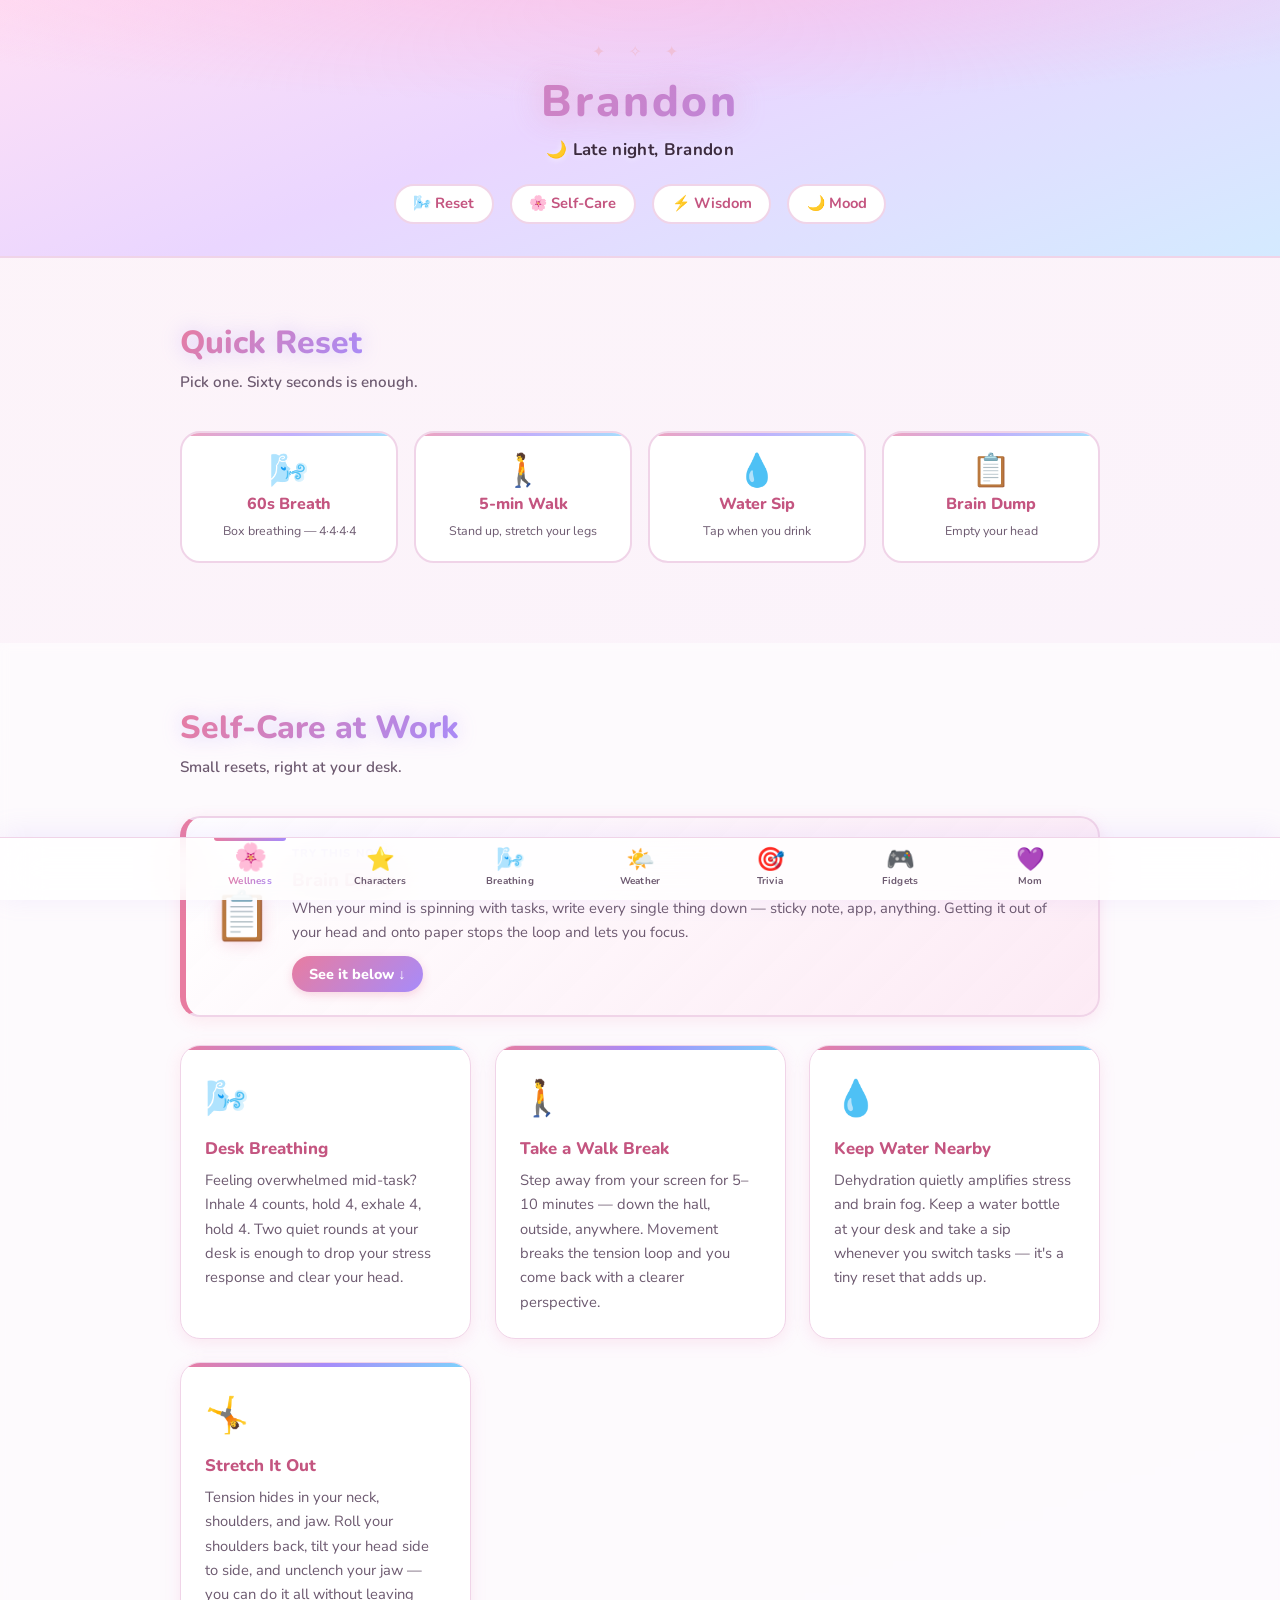
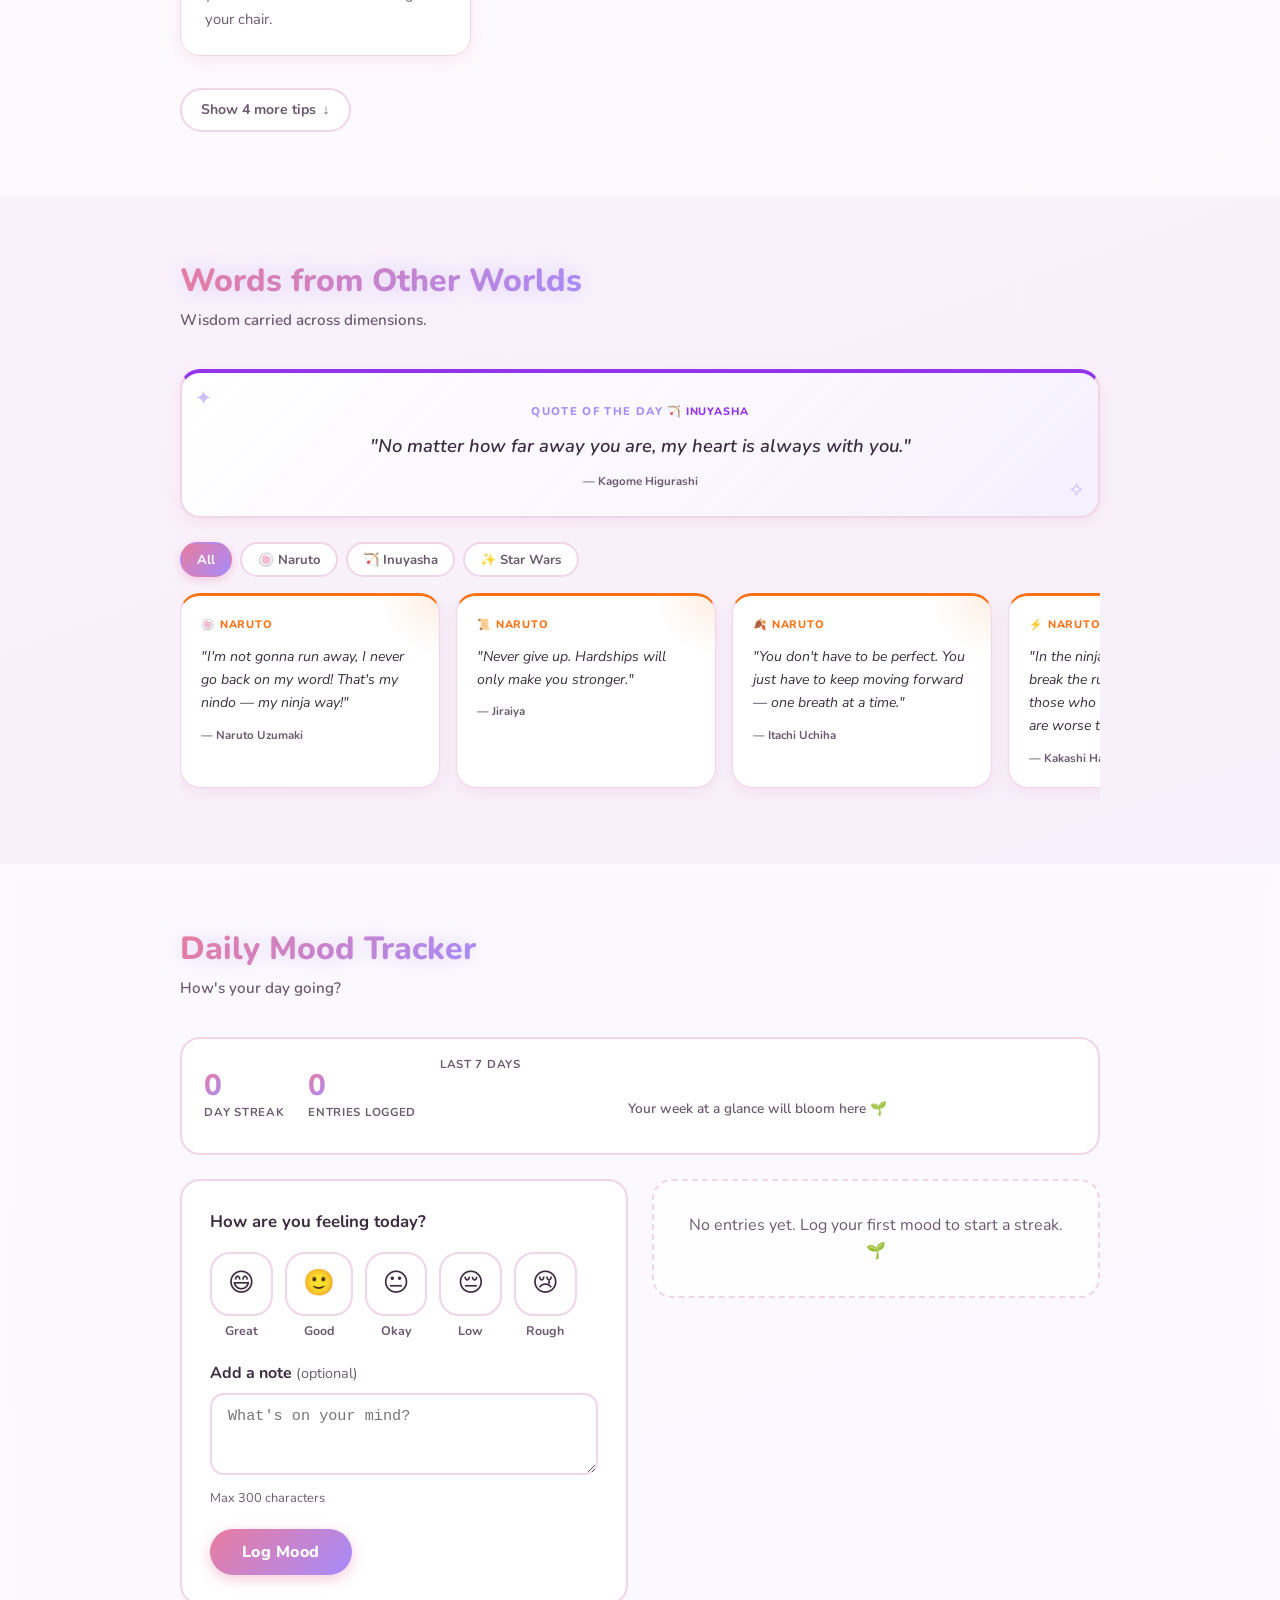
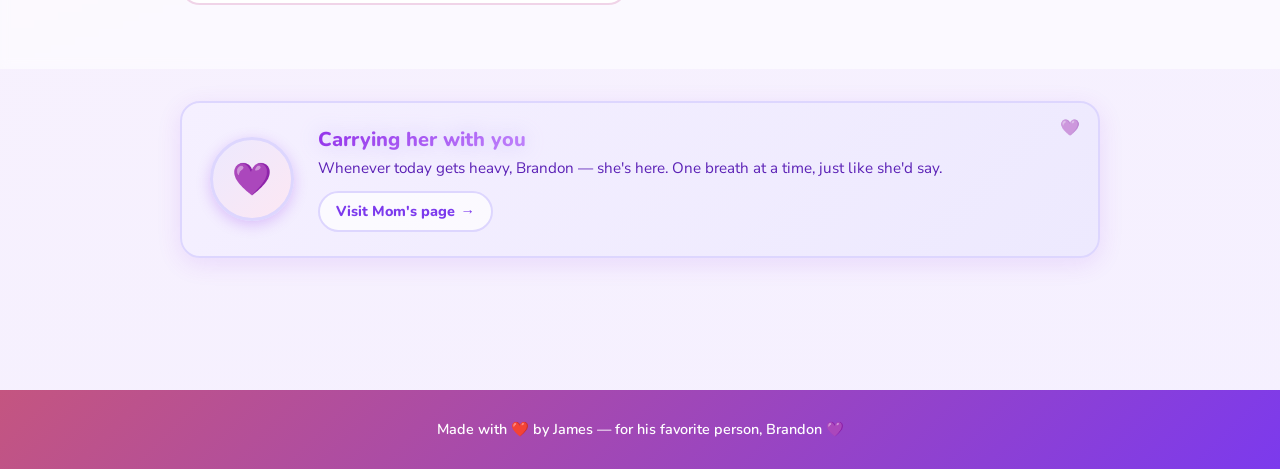
==== commit 2e77d295: "Polish pass: compress-ready gallery, tighter bottom spacing, rebuilt breath overlay, dead CSS remova" ====
--- a/index.html
+++ b/index.html
@@ -319,10 +319,14 @@
   <!-- 60s breath overlay (built/shown by app.js) -->
   <div id="breath-overlay" class="breath-overlay" hidden role="dialog" aria-modal="true" aria-labelledby="breath-title">
     <div class="breath-stage">
-      <div class="breath-ring" aria-hidden="true"></div>
-      <h2 id="breath-title" class="breath-title">Breathe</h2>
-      <p id="breath-phase" class="breath-phase">Get ready…</p>
-      <p id="breath-timer" class="breath-timer">60s</p>
+      <div class="breath-visual">
+        <div class="breath-ring" aria-hidden="true"></div>
+        <div class="breath-text">
+          <h2 id="breath-title" class="breath-title">Breathe</h2>
+          <p id="breath-phase" class="breath-phase">Get ready…</p>
+          <p id="breath-timer" class="breath-timer">60s</p>
+        </div>
+      </div>
       <button type="button" id="breath-close" class="breath-close" aria-label="Close">Done</button>
     </div>
   </div>
--- a/styles.css
+++ b/styles.css
@@ -1 +1 @@
-:root{--color-bg:#fdf4f9;--color-surface:#ffffff;--color-primary:#e87ca0;--color-primary-dk:#c45580;--color-accent:#a78bfa;--color-accent2:#7dd3fc;--color-text:#3d2c40;--color-text-muted:#6d5a70;--color-border:#f0d4e8;--color-selected:#fce7f3;--gradient-main:linear-gradient(135deg, #e87ca0, #a78bfa);--gradient-card:linear-gradient(90deg, #e87ca0, #a78bfa, #7dd3fc);--radius:20px;--shadow-sm:0 4px 16px rgba(232, 124, 160, 0.15);--shadow-md:0 8px 32px rgba(167, 139, 250, 0.25);--transition:0.25s ease}*, *::before, *::after{box-sizing:border-box;margin:0;padding:0}html{scroll-behavior:smooth}body{font-family:'Nunito Sans', system-ui, sans-serif;font-size:16px;line-height:1.6;background:linear-gradient(160deg, #fdf4f9, #f5f0ff, #edf8ff, #fce7f3, #fdf4f9);background-size:400% 400%;animation:bgDrift 16s ease infinite;color:var(--color-text)}h1, h2, h3{font-family:'Nunito', sans-serif;line-height:1.3;font-weight:800}a{color:var(--color-primary-dk);text-decoration:underline}a:hover{color:var(--color-accent)}:focus-visible{outline:3px solid var(--color-accent);outline-offset:3px;border-radius:6px}.skip-link{position:absolute;top:-999px;left:1rem;background:var(--gradient-main);color:#fff;padding:0.5rem 1rem;border-radius:0 0 var(--radius) var(--radius);z-index:100;text-decoration:none}.skip-link:focus{top:0}.container{max-width:960px;margin:0 auto;padding:0 1.25rem;position:relative;z-index:1}.petals{position:absolute;inset:0;pointer-events:none;overflow:hidden}.petals span{position:absolute;top:-20px;display:block;border-radius:0 100% 0 100%;opacity:0;animation:petalFall linear infinite}.petals span:nth-child(1){width:10px;height:10px;left:8%;background:#f9b8d0;animation-duration:9s;animation-delay:0s}.petals span:nth-child(2){width:8px;height:8px;left:25%;background:#e8b4e8;animation-duration:7s;animation-delay:2.5s}.petals span:nth-child(3){width:12px;height:12px;left:50%;background:#c4b5fd;animation-duration:11s;animation-delay:1s}.petals span:nth-child(4){width:9px;height:9px;left:68%;background:#f9b8d0;animation-duration:8s;animation-delay:3.5s}.petals span:nth-child(5){width:7px;height:7px;left:82%;background:#bae6fd;animation-duration:10s;animation-delay:0.8s}.petals span:nth-child(6){width:11px;height:11px;left:93%;background:#e8b4e8;animation-duration:6s;animation-delay:4s}@keyframes bgDrift{0%{background-position:0% 50%}50%{background-position:100% 50%}100%{background-position:0% 50%}}@keyframes petalFall{0%{opacity:0;transform:translateY(-20px) rotate(0deg) translateX(0)}10%{opacity:0.8}80%{opacity:0.4}100%{opacity:0;transform:translateY(220px) rotate(360deg) translateX(30px)}}header{background:radial-gradient(ellipse 70% 50% at 50% -10%, rgba(255,180,220,0.55), transparent), linear-gradient(160deg, #ffe0f5 0%, #ead6ff 45%, #d4eaff 100%);border-bottom:2px solid var(--color-border);padding:2.5rem 0 2rem;text-align:center;position:relative;overflow:hidden}.header-sparkles{font-size:1rem;color:#f0c0d8;letter-spacing:0.6rem;margin-bottom:0.5rem;animation:sparkleGlow 3s ease-in-out infinite}@keyframes sparkleGlow{0%, 100%{opacity:0.5}50%{opacity:1}}header h1{font-size:2.75rem;letter-spacing:0.06em;background:var(--gradient-main);-webkit-background-clip:text;background-clip:text;color:transparent;filter:drop-shadow(0 0 16px rgba(232,124,160,0.45))}.tagline{color:var(--color-text-muted);margin-top:0.35rem;font-family:'Nunito', sans-serif;font-weight:600;font-size:1rem}header nav{display:flex;justify-content:center;gap:1rem;margin-top:1.25rem}header nav a{font-family:'Nunito', sans-serif;font-size:0.92rem;font-weight:700;text-decoration:none;color:var(--color-primary-dk);padding:0.4rem 1.1rem;border-radius:999px;border:2px solid var(--color-border);background:var(--color-surface);transition:background var(--transition), border-color var(--transition), color var(--transition), transform var(--transition)}header nav a:hover{background:var(--color-selected);border-color:var(--color-primary);color:var(--color-primary-dk);transform:translateY(-2px)}section{padding:4rem 0}section:nth-of-type(even){background:rgba(255, 255, 255, 0.6);backdrop-filter:blur(4px)}section h2{font-size:2rem;background:var(--gradient-main);-webkit-background-clip:text;background-clip:text;color:transparent;margin-bottom:0.4rem;display:inline-block;filter:drop-shadow(0 0 10px rgba(167,139,250,0.4))}.section-intro{color:var(--color-text-muted);margin-bottom:2.25rem;font-family:'Nunito', sans-serif;font-weight:600;font-size:0.95rem}.card-grid{display:grid;grid-template-columns:repeat(auto-fill, minmax(260px, 1fr));gap:1.5rem;list-style:none}.tip-card{background:var(--color-surface);border-radius:var(--radius);padding:1.5rem;box-shadow:var(--shadow-sm);border:1px solid var(--color-border);position:relative;overflow:hidden;transition:transform var(--transition), box-shadow var(--transition)}.tip-card::before{content:'';position:absolute;top:0;left:0;right:0;height:4px;background:var(--gradient-card)}.tip-card::after{content:'✦';position:absolute;top:0.9rem;right:1rem;color:#f0c0d8;font-size:1rem;opacity:0;transform:scale(0.4) rotate(-30deg);transition:opacity 0.3s ease, transform 0.3s ease}.tip-card:nth-child(1){animation:animeCardIn 0.5s cubic-bezier(0.34,1.56,0.64,1) 0.05s both}.tip-card:nth-child(2){animation:animeCardIn 0.5s cubic-bezier(0.34,1.56,0.64,1) 0.10s both}.tip-card:nth-child(3){animation:animeCardIn 0.5s cubic-bezier(0.34,1.56,0.64,1) 0.15s both}.tip-card:nth-child(4){animation:animeCardIn 0.5s cubic-bezier(0.34,1.56,0.64,1) 0.20s both}.tip-card:nth-child(5){animation:animeCardIn 0.5s cubic-bezier(0.34,1.56,0.64,1) 0.25s both}.tip-card:nth-child(6){animation:animeCardIn 0.5s cubic-bezier(0.34,1.56,0.64,1) 0.30s both}.tip-card:nth-child(7){animation:animeCardIn 0.5s cubic-bezier(0.34,1.56,0.64,1) 0.35s both}.tip-card:nth-child(8){animation:animeCardIn 0.5s cubic-bezier(0.34,1.56,0.64,1) 0.40s both}@keyframes animeCardIn{from{opacity:0;transform:translateY(28px) scale(0.92)}to{opacity:1;transform:translateY(0) scale(1)}}.tip-card:hover{transform:translateY(-5px) scale(1.02);box-shadow:0 0 0 2px var(--color-primary), 0 0 24px rgba(232,124,160,0.35), var(--shadow-md)}.tip-card:hover::after{opacity:1;transform:scale(1) rotate(0deg)}.tip-icon{font-size:2.2rem;margin-bottom:0.75rem}.tip-card h3{font-size:1.05rem;color:var(--color-primary-dk);margin-bottom:0.5rem}.tip-card p{font-size:0.92rem;color:var(--color-text-muted);line-height:1.65}#mood-form{background:rgba(255, 255, 255, 0.8);border:2px solid var(--color-border);border-radius:var(--radius);padding:1.75rem;max-width:600px;backdrop-filter:blur(4px)}fieldset{border:none;padding:0;margin-bottom:1.25rem}legend{font-family:'Nunito', sans-serif;font-size:1.05rem;font-weight:700;color:var(--color-text);margin-bottom:1rem}.mood-options{display:flex;flex-wrap:wrap;gap:0.75rem}.mood-option{display:flex;flex-direction:column;align-items:center;gap:0.3rem;cursor:pointer}.mood-option input[type="radio"]{position:absolute;opacity:0;width:0;height:0}.mood-visual{display:flex;flex-direction:column;align-items:center;gap:0.3rem;padding:0.6rem 1rem;border:2px solid var(--color-border);border-radius:var(--radius);background:var(--color-surface);transition:border-color var(--transition), background var(--transition), transform var(--transition), box-shadow var(--transition);font-size:1.6rem}.mood-label{font-family:'Nunito', sans-serif;font-size:0.78rem;color:var(--color-text-muted);font-weight:700}.mood-option input[type="radio"]:checked + .mood-visual{border-color:var(--color-primary);background:var(--color-selected);box-shadow:0 0 0 3px rgba(232, 124, 160, 0.2);transform:scale(1.07)}.mood-option:hover .mood-visual{border-color:var(--color-accent);transform:scale(1.05)}.mood-option input[type="radio"]:focus-visible + .mood-visual{outline:3px solid var(--color-accent);outline-offset:3px}#mood-form label[for="mood-note"]{display:block;font-family:'Nunito', sans-serif;font-weight:700;margin-bottom:0.4rem;color:var(--color-text)}.optional{font-weight:normal;color:var(--color-text-muted);font-size:0.9em}textarea{width:100%;padding:0.75rem 1rem;border:2px solid var(--color-border);border-radius:14px;font-family:'Nunito Sans', inherit;font-size:0.95rem;color:var(--color-text);background:var(--color-surface);resize:vertical;transition:border-color var(--transition), box-shadow var(--transition)}textarea:focus{border-color:var(--color-primary);box-shadow:0 0 0 3px rgba(232, 124, 160, 0.15);outline:none}.hint{display:block;font-size:0.8rem;color:var(--color-text-muted);margin-top:0.3rem;margin-bottom:1.25rem}button[type="submit"]{background:var(--gradient-main);color:#fff;border:none;padding:0.75rem 2rem;border-radius:999px;font-family:'Nunito', sans-serif;font-size:1rem;font-weight:800;cursor:pointer;letter-spacing:0.03em;box-shadow:0 4px 14px rgba(232, 124, 160, 0.4);transition:transform var(--transition), box-shadow var(--transition), opacity var(--transition)}button[type="submit"]:hover:not(:disabled){transform:translateY(-2px);box-shadow:0 6px 20px rgba(167, 139, 250, 0.45)}button[type="submit"]:disabled{opacity:0.65;cursor:default}#mood-history{margin-top:2rem;max-width:600px}.history-heading{font-family:'Nunito', sans-serif;font-size:1.05rem;font-weight:700;color:var(--color-text-muted);margin-bottom:1rem}.empty-state{color:var(--color-text-muted);font-style:italic;font-family:'Nunito', sans-serif}.history-entry{background:rgba(255, 255, 255, 0.85);border:2px solid var(--color-border);border-radius:var(--radius);padding:1rem 1.25rem;margin-bottom:0.75rem;backdrop-filter:blur(4px);transition:box-shadow var(--transition)}.history-entry:hover{box-shadow:var(--shadow-sm)}.entry-header{display:flex;align-items:center;gap:0.75rem}.entry-emoji{font-size:1.75rem;flex-shrink:0}.entry-header > div{flex:1;min-width:0}.entry-mood{display:block;font-family:'Nunito', sans-serif;font-weight:800;color:var(--color-primary-dk)}.entry-date{display:block;font-size:0.83rem;color:var(--color-text-muted)}.entry-note{margin-top:0.6rem;font-size:0.9rem;color:var(--color-text);white-space:pre-wrap;word-break:break-word}.delete-btn{background:none;border:2px solid var(--color-border);border-radius:999px;color:var(--color-text-muted);font-size:0.75rem;padding:0.2rem 0.55rem;cursor:pointer;flex-shrink:0;transition:border-color var(--transition), color var(--transition), background var(--transition)}.delete-btn:hover{border-color:var(--color-primary);color:var(--color-primary);background:var(--color-selected)}footer{background:linear-gradient(135deg, #c45580, #7c3aed);color:#fff;padding:1.75rem 0;text-align:center;font-family:'Nunito', sans-serif;font-size:0.9rem;font-weight:600}footer a{color:#fce7f3}footer a:hover{color:#fff}.char-img-wrap{position:relative;height:220px;margin:-1.5rem -1.5rem 0 -1.5rem;border-radius:var(--radius) var(--radius) 0 0;overflow:hidden;background:linear-gradient(160deg, #f0d4e8, #fce7f3)}.quote-card[data-series="naruto"] .char-img-wrap{box-shadow:0 3px 0 #ff8c00;background:linear-gradient(160deg, #fff5ed, #fed7aa)}.quote-card[data-series="inuyasha"] .char-img-wrap{box-shadow:0 3px 0 #dc2626;background:linear-gradient(160deg, #fef2f2, #fecaca)}.quote-card[data-series="starwars"] .char-img-wrap{box-shadow:0 3px 0 #2563eb;background:linear-gradient(160deg, #eff6ff, #bfdbfe)}.char-img{width:100%;height:100%;object-fit:contain;object-position:center bottom;opacity:0;transition:opacity 0.5s ease;display:block}.img-skeleton{position:absolute;inset:0;display:flex;align-items:center;justify-content:center;background:linear-gradient(90deg, #f0d4e8 25%, #fce7f3 50%, #f0d4e8 75%);background-size:200% 100%;animation:shimmer 1.5s ease-in-out infinite}@keyframes shimmer{0%{background-position:200% 0}100%{background-position:-200% 0}}.card-body{padding-top:1rem}.scene-btn{display:inline-block;font-family:'Nunito', sans-serif;font-weight:700;font-size:0.8rem;color:var(--color-primary-dk);border:2px solid var(--color-border);padding:0.28rem 0.8rem;border-radius:999px;background:none;cursor:pointer;margin-top:0.8rem;transition:all var(--transition)}.scene-btn:hover:not(:disabled){border-color:var(--color-primary);background:var(--color-selected)}.scene-btn:disabled{opacity:0.5;cursor:default}.gif-wrap{max-height:0;overflow:hidden;transition:max-height 0.5s ease}.gif-wrap.open{max-height:350px;margin-top:0.75rem}.gif-skeleton{height:180px;border-radius:12px;display:flex;align-items:center;justify-content:center;background:linear-gradient(90deg, #f0d4e8 25%, #fce7f3 50%, #f0d4e8 75%);background-size:200% 100%;animation:shimmer 1.5s ease-in-out infinite}.gif-img{width:100%;border-radius:12px;display:none;animation:cardIn 0.4s ease both}#bg-stars{position:fixed;inset:0;pointer-events:none;z-index:0;overflow:hidden}.bg-star{position:absolute;border-radius:50%;background:#fff;box-shadow:0 0 5px rgba(255, 255, 255, 0.9);animation:twinkle ease-in-out infinite alternate}@keyframes twinkle{from{opacity:0.08;transform:scale(0.6)}to{opacity:0.95;transform:scale(1.5)}}.characters-page header h1{animation:titleGlow 3.5s ease-in-out infinite}@keyframes titleGlow{0%, 100%{filter:drop-shadow(0 0 6px rgba(232, 124, 160, 0.5))}50%{filter:drop-shadow(0 0 22px rgba(167, 139, 250, 0.75))}}@keyframes cardIn{from{opacity:0;transform:translateY(30px) scale(0.94)}to{opacity:1;transform:translateY(0) scale(1)}}.quote-card{animation:cardIn 0.5s cubic-bezier(0.34, 1.56, 0.64, 1) both}.quote-card::after{content:'';position:absolute;inset:0;border-radius:var(--radius);background:linear-gradient( 110deg, transparent 30%, rgba(255, 255, 255, 0.5) 50%, transparent 70% );transform:translateX(-160%);pointer-events:none;transition:transform 0.65s ease}.quote-card:hover::after{transform:translateX(160%)}.quote-card[data-series="naruto"]:hover{box-shadow:0 8px 32px rgba(255, 140, 0, 0.45), 0 0 0 1px rgba(255, 140, 0, 0.2)}.quote-card[data-series="inuyasha"]:hover{box-shadow:0 8px 32px rgba(220, 38, 38, 0.4), 0 0 0 1px rgba(220, 38, 38, 0.2)}.quote-card[data-series="starwars"]:hover{box-shadow:0 8px 32px rgba(37, 99, 235, 0.45), 0 0 0 1px rgba(37, 99, 235, 0.2)}@keyframes avatarFloat{0%, 100%{transform:translateY(0) rotate(0deg)}50%{transform:translateY(-9px) rotate(8deg)}}.quote-card:hover .char-avatar{display:inline-block;animation:avatarFloat 1s ease-in-out infinite}.burst-particle{position:absolute;width:7px;height:7px;border-radius:50%;pointer-events:none;z-index:20;animation:burst 0.7s ease-out forwards}@keyframes burst{0%{opacity:1;transform:translate(-50%, -50%) translate(0, 0) scale(1)}100%{opacity:0;transform:translate(-50%, -50%) translate(var(--tx), var(--ty)) scale(0.15)}}#quotes-grid{transition:opacity 0.18s ease, transform 0.18s ease}#quotes-grid.fading{opacity:0;transform:translateY(10px)}.filter-bar{display:flex;flex-wrap:wrap;gap:0.6rem;margin-bottom:2.5rem}.filter-btn{font-family:'Nunito', sans-serif;font-weight:700;font-size:0.88rem;padding:0.45rem 1.1rem;border-radius:999px;border:2px solid var(--color-border);background:var(--color-surface);color:var(--color-text-muted);cursor:pointer;transition:all var(--transition)}.filter-btn:hover{border-color:var(--color-primary);color:var(--color-primary-dk)}.filter-btn.active{background:var(--color-selected);border-color:var(--color-primary);color:var(--color-primary-dk)}.filter-btn.naruto-btn.active{background:#fff7ed;border-color:#ff8c00;color:#c2410c}.filter-btn.inuyasha-btn.active{background:#fef2f2;border-color:#dc2626;color:#991b1b}.filter-btn.starwars-btn.active{background:#eff6ff;border-color:#2563eb;color:#1e40af}.quote-card{background:rgba(255, 255, 255, 0.85);border-radius:var(--radius);padding:1.5rem;border:2px solid var(--color-border);backdrop-filter:blur(4px);position:relative;overflow:hidden;transition:transform var(--transition), box-shadow var(--transition)}.quote-card:hover{transform:translateY(-4px);box-shadow:var(--shadow-md)}.quote-card::before{content:'';position:absolute;top:0;left:0;right:0;height:4px}.quote-card[data-series="naruto"]::before{background:linear-gradient(90deg, #ff8c00, #ffd700)}.quote-card[data-series="inuyasha"]::before{background:linear-gradient(90deg, #dc2626, #9f1239)}.quote-card[data-series="starwars"]::before{background:linear-gradient(90deg, #2563eb, #7c3aed)}.char-avatar{font-size:2.5rem;margin-bottom:0.6rem}.char-name{font-family:'Nunito', sans-serif;font-weight:800;font-size:1.05rem;color:var(--color-text);margin-bottom:0.1rem}.char-series{font-family:'Nunito', sans-serif;font-size:0.78rem;font-weight:700;color:var(--color-text-muted);margin-bottom:0.85rem;text-transform:uppercase;letter-spacing:0.05em}blockquote{font-style:italic;color:var(--color-text);font-size:0.93rem;line-height:1.7;border-left:3px solid var(--color-border);padding-left:0.85rem;margin:0;position:relative}.viz-section{background:rgba(20, 10, 35, 0.04);padding:3.5rem 0 2.5rem}.viz-container{display:flex;flex-direction:column;align-items:center;text-align:center}.active-tech-header{max-width:560px}.active-tech-header h2{display:block}.breath-stage{position:relative;width:min(300px, 88vw);height:min(300px, 88vw);margin:2rem auto;display:flex;align-items:center;justify-content:center;overflow:visible}.breath-rings{position:absolute;inset:0;display:flex;align-items:center;justify-content:center}.breath-ring{position:absolute;width:165px;height:165px;border-radius:50%;border:2px solid rgba(232, 124, 160, 0.45);animation:ringExpand 4s ease-out infinite}@keyframes ringExpand{0%{transform:scale(1);opacity:0.65}100%{transform:scale(2.6);opacity:0}}#breath-circle{position:absolute;width:160px;height:160px;border-radius:50%;background:radial-gradient(circle at 33% 33%, #fce7f3, #e87ca0 55%, #a78bfa 90%);z-index:2;box-shadow:0 0 30px rgba(167, 139, 250, 0.4);animation:idleBreath 5s ease-in-out infinite;transition:transform 4s ease-in-out, box-shadow 4s ease-in-out}@keyframes idleBreath{0%, 100%{transform:scale(1);box-shadow:0 0 22px rgba(167,139,250,0.35)}50%{transform:scale(1.22);box-shadow:0 0 45px rgba(232,124,160,0.5)}}#breath-circle.active{animation:none}#breath-circle.holding{animation:holdGlow 2s ease-in-out infinite}@keyframes holdGlow{0%, 100%{box-shadow:0 0 30px rgba(232,124,160,0.45), 0 0 60px rgba(167,139,250,0.2)}50%{box-shadow:0 0 65px rgba(232,124,160,0.75), 0 0 110px rgba(167,139,250,0.4)}}.breath-text{position:absolute;z-index:3;display:flex;flex-direction:column;align-items:center;pointer-events:none;gap:0.1rem}#phase-label{font-family:'Nunito', sans-serif;font-size:0.8rem;font-weight:700;color:rgba(255, 255, 255, 0.92);text-transform:uppercase;letter-spacing:0.13em;text-shadow:0 1px 6px rgba(0,0,0,0.3)}#phase-countdown{font-family:'Nunito', sans-serif;font-size:3rem;font-weight:800;color:#fff;line-height:1;text-shadow:0 2px 10px rgba(0,0,0,0.25);min-height:3rem}@keyframes textPop{0%{transform:scale(0.75);opacity:0.4}60%{transform:scale(1.1)}100%{transform:scale(1);opacity:1}}.text-pop{animation:textPop 0.35s cubic-bezier(0.34, 1.56, 0.64, 1) both}.pattern-display{display:flex;justify-content:center;align-items:center;flex-wrap:wrap;gap:0.25rem;margin:0.5rem 0 1rem;min-height:3.5rem}.pattern-step{display:inline-flex;flex-direction:column;align-items:center;padding:0.3rem 0.65rem;border-radius:10px;background:rgba(255, 255, 255, 0.55);border:1.5px solid var(--color-border);transition:all 0.35s ease;min-width:3rem}.pattern-step.active{background:rgba(232, 124, 160, 0.12);border-color:var(--color-primary);transform:scale(1.12);box-shadow:0 2px 14px rgba(232, 124, 160, 0.3)}.step-label{font-family:'Nunito', sans-serif;font-size:0.62rem;font-weight:700;text-transform:uppercase;letter-spacing:0.05em;color:var(--color-text-muted)}.step-num{font-family:'Nunito', sans-serif;font-size:1.3rem;font-weight:800;color:var(--color-text);line-height:1.1}.pattern-step.active .step-num{color:var(--color-primary-dk)}.pattern-step.active .step-label{color:var(--color-primary)}.pattern-sep{color:var(--color-border);font-size:1.3rem;line-height:2.2;margin:0 0.1rem}.breath-stats{font-family:'Nunito', sans-serif;font-size:0.9rem;color:var(--color-text-muted);margin-bottom:1.1rem}@keyframes roundFlash{0%{transform:scale(1);color:inherit}50%{transform:scale(1.5);color:var(--color-primary)}100%{transform:scale(1);color:inherit}}.round-flash{display:inline-block;animation:roundFlash 0.5s ease}.breath-controls{display:flex;gap:0.75rem;justify-content:center;flex-wrap:wrap}.ctrl-btn{font-family:'Nunito', sans-serif;font-weight:700;font-size:0.95rem;padding:0.65rem 1.75rem;border-radius:999px;border:2px solid transparent;cursor:pointer;transition:all var(--transition)}.ctrl-btn:disabled{opacity:0.4;cursor:default;transform:none !important}.ctrl-start{background:var(--gradient-main);color:#fff;box-shadow:0 4px 14px rgba(232, 124, 160, 0.4)}.ctrl-start:hover:not(:disabled){transform:translateY(-2px);box-shadow:0 6px 22px rgba(232, 124, 160, 0.55)}.ctrl-pause, .ctrl-reset{background:rgba(255, 255, 255, 0.8);border-color:var(--color-border);color:var(--color-text-muted);backdrop-filter:blur(4px)}.ctrl-pause:hover:not(:disabled), .ctrl-reset:hover:not(:disabled){border-color:var(--color-primary);color:var(--color-primary-dk);background:var(--color-selected);transform:translateY(-1px)}.technique-card{background:rgba(255, 255, 255, 0.85);border-radius:var(--radius);padding:1.5rem;border:2px solid var(--color-border);backdrop-filter:blur(4px);position:relative;overflow:hidden;cursor:pointer;transition:transform var(--transition), box-shadow var(--transition), border-color var(--transition);animation:cardIn 0.45s cubic-bezier(0.34, 1.56, 0.64, 1) both;text-align:left}.technique-card::before{content:'';position:absolute;top:0;left:0;right:0;height:4px;background:var(--card-color, var(--color-primary))}.technique-card::after{content:'';position:absolute;inset:0;border-radius:var(--radius);background:linear-gradient(110deg, transparent 30%, rgba(255,255,255,0.5) 50%, transparent 70%);transform:translateX(-160%);pointer-events:none;transition:transform 0.65s ease}.technique-card:hover::after{transform:translateX(160%)}.technique-card:hover{transform:translateY(-4px);box-shadow:0 8px 32px var(--card-glow, rgba(232,124,160,0.3))}.technique-card.selected{border-color:var(--card-color, var(--color-primary));box-shadow:0 0 0 3px var(--card-glow, rgba(232,124,160,0.3)), 0 8px 32px var(--card-glow, rgba(232,124,160,0.25))}.mini-orb{width:52px;height:52px;border-radius:50%;background:radial-gradient(circle at 38% 38%, rgba(255,255,255,0.85), var(--orb-color, #e87ca0));box-shadow:0 0 14px var(--orb-color, #e87ca0);margin-bottom:0.85rem;animation:miniBreath var(--orb-cycle, 10s) ease-in-out infinite}@keyframes miniBreath{0%, 100%{transform:scale(0.62);opacity:0.5;box-shadow:0 0 6px var(--orb-color, #e87ca0)}45%, 55%{transform:scale(1.22);opacity:1;box-shadow:0 0 24px var(--orb-color, #e87ca0)}}.technique-name{font-family:'Nunito', sans-serif;font-weight:800;font-size:1.05rem;color:var(--color-text);margin-bottom:0.15rem}.technique-tagline{font-family:'Nunito', sans-serif;font-size:0.74rem;font-weight:700;color:var(--card-color, var(--color-primary));text-transform:uppercase;letter-spacing:0.07em;margin-bottom:0.45rem}.technique-pattern{font-family:'Nunito', sans-serif;font-weight:700;font-size:0.85rem;color:var(--color-text-muted);margin-bottom:0.55rem}.technique-desc{font-size:0.88rem;color:var(--color-text-muted);line-height:1.6;margin-bottom:1rem}.try-btn{font-family:'Nunito', sans-serif;font-weight:700;font-size:0.82rem;color:var(--card-color, var(--color-primary));border:2px solid currentColor;padding:0.3rem 0.85rem;border-radius:999px;background:none;cursor:pointer;transition:all var(--transition)}.try-btn:hover, .technique-card.selected .try-btn{background:var(--card-color, var(--color-primary));color:#fff}.breathing-page header h1{animation:titleGlow 3.5s ease-in-out infinite}main{padding-bottom:5.5rem}.bottom-nav{position:fixed;bottom:0;left:0;right:0;z-index:200;display:flex;justify-content:center;align-items:stretch;background:rgba(255, 255, 255, 0.82);backdrop-filter:blur(20px);-webkit-backdrop-filter:blur(20px);border-top:1px solid var(--color-border);box-shadow:0 -4px 28px rgba(167, 139, 250, 0.14);padding:0 1rem;padding-bottom:env(safe-area-inset-bottom, 0)}.bottom-nav__item{flex:1;max-width:130px;display:flex;flex-direction:column;align-items:center;justify-content:center;gap:0.18rem;padding:0.6rem 0.5rem 0.65rem;text-decoration:none;color:var(--color-text-muted);position:relative;transition:color var(--transition)}.bottom-nav__item.active::before{content:'';position:absolute;top:0;left:22%;right:22%;height:3px;border-radius:0 0 4px 4px;background:var(--gradient-main)}.bottom-nav__item:hover{color:var(--color-primary-dk)}.bottom-nav__icon{font-size:1.45rem;line-height:1;transition:transform var(--transition)}.bottom-nav__item.active .bottom-nav__icon{animation:tabIconPop 0.4s cubic-bezier(0.34, 1.56, 0.64, 1) both}@keyframes tabIconPop{from{transform:scale(0.8) translateY(4px)}to{transform:scale(1.15) translateY(-2px)}}.bottom-nav__item:not(.active):hover .bottom-nav__icon{transform:translateY(-2px) scale(1.1)}.bottom-nav__label{font-family:'Nunito', sans-serif;font-size:0.62rem;font-weight:700;letter-spacing:0.02em;white-space:nowrap}.bottom-nav__item.active .bottom-nav__label{background:var(--gradient-main);-webkit-background-clip:text;background-clip:text;color:transparent}.sr-only{position:absolute;width:1px;height:1px;padding:0;margin:-1px;overflow:hidden;clip:rect(0,0,0,0);white-space:nowrap;border:0}.weather-hero{position:relative;border-radius:20px;padding:2rem 1.5rem 1.75rem;text-align:center;margin-bottom:1.75rem;overflow:hidden;transition:background 0.8s ease;box-shadow:0 8px 32px rgba(0,0,0,0.12)}.wx-default{background:linear-gradient(135deg, #a78bfa 0%, #e87ca0 100%)}.wx-sunny{background:linear-gradient(135deg, #fbbf24 0%, #f97316 100%)}.wx-cloudy{background:linear-gradient(135deg, #94a3b8 0%, #64748b 100%)}.wx-rainy{background:linear-gradient(135deg, #60a5fa 0%, #3b82f6 100%)}.wx-stormy{background:linear-gradient(135deg, #4b5563 0%, #1e293b 100%)}.wx-snowy{background:linear-gradient(135deg, #bae6fd 0%, #93c5fd 100%)}.wx-foggy{background:linear-gradient(135deg, #cbd5e1 0%, #94a3b8 100%)}.wx-night{background:linear-gradient(135deg, #1e1b4b 0%, #312e81 100%)}.wx-refresh-btn{position:absolute;top:0.75rem;right:0.75rem;background:rgba(255,255,255,0.25);border:none;border-radius:50%;width:2.2rem;height:2.2rem;font-size:1.15rem;color:#fff;cursor:pointer;display:flex;align-items:center;justify-content:center;transition:background var(--transition)}.wx-refresh-btn:hover{background:rgba(255,255,255,0.4)}.wx-refresh-btn.spinning{animation:wxSpin 0.6s linear}@keyframes wxSpin{from{transform:rotate(0deg)}to{transform:rotate(360deg)}}.wx-emoji{font-size:3.5rem;line-height:1;margin-bottom:0.4rem;filter:drop-shadow(0 2px 8px rgba(0,0,0,0.2))}.wx-temp{font-family:'Nunito', sans-serif;font-size:3rem;font-weight:800;color:#fff;line-height:1;text-shadow:0 2px 8px rgba(0,0,0,0.2)}.wx-desc{font-size:1rem;font-weight:600;color:rgba(255,255,255,0.92);margin:0.3rem 0 0.6rem}.wx-meta{font-size:0.82rem;color:rgba(255,255,255,0.8);display:flex;justify-content:center;gap:0.4rem;flex-wrap:wrap}.wx-updated{font-size:0.72rem;color:rgba(255,255,255,0.6);margin-top:0.5rem}.wx-section-title{font-family:'Nunito', sans-serif;font-size:0.78rem;font-weight:800;letter-spacing:0.08em;text-transform:uppercase;color:var(--color-text-muted);margin:0 0 0.75rem}.forecast-scroll{display:flex;gap:0.6rem;overflow-x:auto;padding-bottom:0.5rem;scrollbar-width:none;-ms-overflow-style:none;margin-bottom:1rem}.forecast-scroll::-webkit-scrollbar{display:none}.forecast-card{flex:0 0 auto;min-width:72px;background:var(--color-surface);border:1.5px solid var(--color-border);border-radius:14px;padding:0.65rem 0.5rem;text-align:center;cursor:pointer;transition:all var(--transition);display:flex;flex-direction:column;align-items:center;gap:0.15rem}.forecast-card:hover{transform:translateY(-3px);box-shadow:0 6px 20px rgba(167,139,250,0.2);border-color:var(--color-accent)}.forecast-card.active{background:linear-gradient(135deg, #fce7f3, #ede9fe);border-color:var(--color-primary);box-shadow:0 4px 16px rgba(232,124,160,0.25)}.fc-day{font-family:'Nunito', sans-serif;font-size:0.68rem;font-weight:800;letter-spacing:0.04em;text-transform:uppercase;color:var(--color-text-muted)}.fc-emoji{font-size:1.5rem;line-height:1.2}.fc-high{font-family:'Nunito', sans-serif;font-size:0.85rem;font-weight:700;color:var(--color-text)}.fc-low{font-size:0.75rem;color:var(--color-text-muted)}.fc-desc{font-size:0.6rem;color:var(--color-text-muted);line-height:1.3;max-width:68px}.forecast-detail{background:var(--color-surface);border:1.5px solid var(--color-border);border-radius:14px;padding:0;max-height:0;overflow:hidden;transition:max-height 0.35s ease, padding 0.35s ease}.forecast-detail.open{max-height:200px;padding:1rem 1.25rem}.forecast-detail p{font-size:0.88rem;line-height:1.65;color:var(--color-text);margin:0}.wx-skeleton-hero{height:180px;border-radius:20px;background:linear-gradient(90deg, #f0d4e8 25%, #fce7f3 50%, #f0d4e8 75%);background-size:200% 100%;animation:shimmer 1.5s infinite;margin-bottom:1.75rem}.wx-skeleton-cards{display:flex;gap:0.6rem;overflow:hidden}.wx-skeleton-card{flex:0 0 72px;height:110px;border-radius:14px;background:linear-gradient(90deg, #f0d4e8 25%, #fce7f3 50%, #f0d4e8 75%);background-size:200% 100%;animation:shimmer 1.5s infinite}.wx-skeleton-card:nth-child(2){animation-delay:0.15s}.wx-skeleton-card:nth-child(3){animation-delay:0.3s}.wx-skeleton-card:nth-child(4){animation-delay:0.45s}.weather-error{text-align:center;padding:2.5rem 1rem;color:var(--color-text-muted)}.weather-error p{font-size:1rem;margin-bottom:1rem}.weather-radar{margin:2rem 0 1.75rem}.radar-header{display:flex;justify-content:space-between;align-items:center;margin-bottom:1rem}.radar-link{display:inline-block;padding:0.5rem 1rem;background:#C41E3A;color:#fff;border-radius:8px;text-decoration:none;font-weight:600;font-size:0.9rem;transition:background var(--transition), transform var(--transition)}.radar-link:hover{background:#a01a2f;transform:translateY(-2px);color:#fff;text-decoration:none}.radar-container{width:100%;border-radius:8px;overflow:hidden;box-shadow:0 4px 16px rgba(196, 30, 58, 0.1)}.radar-container iframe{display:block;width:100%;height:auto;min-height:400px}@media (max-width:768px){.radar-header{flex-direction:column;align-items:flex-start;gap:0.75rem}.radar-container iframe{min-height:280px}}.wisdom-scroll{display:flex;gap:1rem;overflow-x:auto;padding-bottom:0.75rem;scrollbar-width:none;-ms-overflow-style:none}.wisdom-scroll::-webkit-scrollbar{display:none}.wisdom-card{flex:0 0 260px;background:var(--color-surface);border-radius:var(--radius);padding:1.25rem;border:1px solid var(--color-border);border-top:3px solid var(--w-color, var(--color-primary));box-shadow:var(--shadow-sm);position:relative;overflow:hidden;transition:transform var(--transition), box-shadow var(--transition)}.wisdom-card::before{content:'';position:absolute;top:0;right:0;width:60px;height:60px;background:radial-gradient(circle at top right, rgba(var(--w-glow),0.12), transparent 70%);pointer-events:none}.wisdom-card:hover{transform:translateY(-5px) scale(1.015);box-shadow:0 0 0 2px var(--w-color, var(--color-primary)), 0 0 22px rgba(var(--w-glow), 0.3), var(--shadow-md)}.wisdom-naruto{--w-color:#f97316;--w-glow:249,115,22}.wisdom-inuyasha{--w-color:#9333ea;--w-glow:147,51,234}.wisdom-starwars{--w-color:#eab308;--w-glow:234,179,8}.wisdom-badge{font-family:'Nunito', sans-serif;font-size:0.68rem;font-weight:800;letter-spacing:0.08em;text-transform:uppercase;color:var(--w-color, var(--color-primary));margin-bottom:0.7rem}.wisdom-quote{font-size:0.88rem;font-style:italic;line-height:1.65;color:var(--color-text);margin:0 0 0.7rem}.wisdom-cite{font-family:'Nunito', sans-serif;font-size:0.72rem;font-weight:700;color:var(--color-text-muted)}.wx-anime-quote{background:rgba(255,255,255,0.65);border:1px solid var(--color-border);border-left:3px solid var(--color-accent);border-radius:12px;padding:0.75rem 1rem;margin-bottom:1.25rem;backdrop-filter:blur(6px);display:flex;gap:0.6rem;align-items:flex-start;animation:animeCardIn 0.4s ease both}.wx-anime-quote .wq-icon{font-size:1.1rem;flex-shrink:0;line-height:1.4}.wx-anime-quote .wq-text{flex:1}.wx-anime-quote .wq-quote{font-size:0.82rem;font-style:italic;color:var(--color-text);line-height:1.55}.wx-anime-quote .wq-char{font-family:'Nunito', sans-serif;font-size:0.68rem;font-weight:700;color:var(--color-accent);margin-top:0.25rem}.anime-ref{font-family:'Nunito', sans-serif;font-size:0.65rem;font-weight:700;color:var(--card-color);border-top:1px solid rgba(0,0,0,0.08);padding-top:0.5rem;margin-top:0.5rem;opacity:0.85}.start-card{background:var(--color-surface);border:1.5px solid var(--color-border);border-radius:20px;padding:2rem 1.5rem 2.5rem;text-align:center;box-shadow:0 4px 24px rgba(0,0,0,0.07);animation:cardEntrance 0.4s cubic-bezier(0.34, 1.56, 0.64, 1) both}.start-card h2{font-family:'Nunito', sans-serif;font-size:1.45rem;font-weight:800;color:var(--color-text);margin-bottom:0.25rem}.start-subtitle{font-size:0.88rem;color:var(--color-text-muted);margin-bottom:1.75rem}.series-picker{display:grid;grid-template-columns:repeat(2, 1fr);gap:0.75rem;max-width:480px;margin:0 auto}.series-card{font-family:'Nunito', sans-serif;cursor:pointer;border:2px solid var(--series-color, var(--color-border));border-radius:16px;padding:1.25rem 0.75rem 1rem;background:color-mix(in srgb, var(--series-color, var(--color-primary)) 8%, var(--color-surface));display:flex;flex-direction:column;align-items:center;gap:0.4rem;transition:transform 0.18s ease, box-shadow 0.18s ease}.series-card:hover{transform:translateY(-4px);box-shadow:0 8px 24px color-mix(in srgb, var(--series-color, #e87ca0) 30%, transparent)}.series-card:focus-visible{outline:3px solid var(--color-accent);outline-offset:3px}.series-card-icon{font-size:2.2rem;line-height:1}.series-card-name{font-size:0.9rem;font-weight:800;color:var(--series-color, var(--color-text))}.series-card-count{font-size:0.72rem;font-weight:600;color:var(--color-text-muted)}.question-card{position:relative;background:var(--color-surface);border:1.5px solid var(--color-border);border-radius:20px;overflow:hidden;box-shadow:0 4px 24px rgba(0,0,0,0.07);animation:cardEntrance 0.35s cubic-bezier(0.34, 1.56, 0.64, 1) both}.question-series-header{height:10px;background:var(--series-color, var(--color-primary));box-shadow:0 3px 16px color-mix(in srgb, var(--series-color, #e87ca0) 45%, transparent)}@keyframes cardEntrance{from{opacity:0;transform:translateY(18px) scale(0.97)}to{opacity:1;transform:translateY(0) scale(1)}}.progress-bar{height:6px;background:#f3e8ff}.progress-bar-inner{height:100%;background:linear-gradient(90deg, var(--series-color, #e87ca0), color-mix(in srgb, var(--series-color, #e87ca0) 60%, #a78bfa));transition:width 0.45s ease;border-radius:0 4px 4px 0}.question-counter{font-family:'Nunito', sans-serif;font-size:0.72rem;font-weight:800;letter-spacing:0.08em;text-transform:uppercase;color:var(--series-color, var(--color-primary));text-align:center;padding:0.55rem 1.5rem 0.1rem;opacity:0.8}.game-header{display:flex;justify-content:space-between;align-items:center;padding:0.65rem 1.25rem 0.4rem}.game-header .lives{font-size:1.05rem;letter-spacing:0.1rem;line-height:1}.game-header .q-counter{font-family:'Nunito', sans-serif;font-size:0.72rem;font-weight:800;letter-spacing:0.07em;text-transform:uppercase;color:var(--color-text-muted)}.game-header .score-badge{font-family:'Nunito', sans-serif;font-size:0.8rem;font-weight:800;color:var(--series-color, var(--color-primary));background:color-mix(in srgb, var(--series-color, var(--color-primary)) 12%, transparent);padding:0.2rem 0.7rem;border-radius:999px}.progress-bar-inner.timer-warn{background:linear-gradient(90deg, #fb923c, #f97316)}.progress-bar-inner.timer-urgent{background:linear-gradient(90deg, #ef4444, #dc2626)}.question-body{padding:0.5rem 1.5rem 0.75rem;text-align:center}.question-series-badge{display:inline-block;font-family:'Nunito', sans-serif;font-size:0.68rem;font-weight:800;letter-spacing:0.06em;text-transform:uppercase;color:var(--series-color, var(--color-primary));background:color-mix(in srgb, var(--series-color, var(--color-primary)) 12%, transparent);padding:0.2rem 0.7rem;border-radius:999px;margin-bottom:0.75rem}.question-text{font-family:'Nunito', sans-serif;font-size:1.2rem;font-weight:700;color:var(--color-text);line-height:1.5;margin:0 0 1.25rem;text-align:center}.answer-grid{display:grid;grid-template-columns:repeat(2, 1fr);gap:0.6rem;padding:0 1.5rem 1.5rem}.answer-btn{font-family:'Nunito Sans', sans-serif;font-size:0.93rem;font-weight:600;line-height:1.35;padding:0.85rem 1rem;min-height:66px;border:1.5px solid var(--color-border);border-radius:12px;background:var(--color-surface);color:var(--color-text);cursor:pointer;text-align:left;display:flex;align-items:center;gap:0.75rem;transition:all 0.18s ease}.answer-btn:not(:disabled):hover{border-color:var(--color-accent);background:#fdf4ff;transform:translateX(4px);box-shadow:0 4px 12px rgba(167,139,250,0.2)}.answer-btn:disabled{cursor:default}.answer-letter{display:inline-flex;align-items:center;justify-content:center;min-width:30px;height:30px;border-radius:50%;background:var(--color-border);color:var(--color-text-muted);font-family:'Nunito', sans-serif;font-size:0.78rem;font-weight:800;flex-shrink:0;transition:background 0.18s, color 0.18s}.answer-btn:not(:disabled):hover .answer-letter{background:var(--color-accent);color:#fff}.answer-btn.correct{border-color:#22c55e;background:#f0fdf4;color:#15803d;box-shadow:0 0 0 3px rgba(34,197,94,0.25);animation:bounceIn 0.45s cubic-bezier(0.34, 1.56, 0.64, 1) both}.answer-btn.correct .answer-letter{background:#22c55e;color:#fff}.answer-btn.wrong{border-color:#ef4444;background:#fef2f2;color:#b91c1c;animation:shakeIt 0.4s ease both}.answer-btn.wrong .answer-letter{background:#ef4444;color:#fff}.answer-btn.reveal-correct{border-color:#22c55e;background:#f0fdf4;color:#15803d;opacity:0.8}.answer-btn.reveal-correct .answer-letter{background:#22c55e;color:#fff}@keyframes bounceIn{0%{transform:scale(0.92)}60%{transform:scale(1.06)}100%{transform:scale(1)}}@keyframes shakeIt{0%, 100%{transform:translateX(0)}20%{transform:translateX(-6px)}40%{transform:translateX(6px)}60%{transform:translateX(-4px)}80%{transform:translateX(4px)}}body::before{content:'';position:fixed;inset:0;pointer-events:none;z-index:0;transition:background 0.6s ease}body.series-tinted::before{background:radial-gradient(ellipse at 50% 40%, color-mix(in srgb, var(--series-tint) 10%, transparent) 0%, transparent 70%)}.trivia-particle{position:fixed;width:8px;height:8px;border-radius:50%;pointer-events:none;z-index:9999;animation:particleFly 0.75s ease-out forwards}@keyframes particleFly{0%{transform:translate(0, 0) scale(1);opacity:1}100%{transform:translate(var(--dx), var(--dy)) scale(0);opacity:0}}.score-bump{position:fixed;font-family:'Nunito', sans-serif;font-size:1.4rem;font-weight:800;color:#22c55e;pointer-events:none;z-index:9999;animation:scoreBump 0.8s ease-out forwards}@keyframes scoreBump{0%{opacity:1;transform:translateY(0) scale(1)}100%{opacity:0;transform:translateY(-60px) scale(1.2)}}.streak-badge{display:inline-block;font-family:'Nunito', sans-serif;font-size:0.85rem;font-weight:800;padding:0.3rem 1rem;border-radius:999px;background:var(--gradient-main);color:#fff;margin-bottom:0.5rem;animation:streakPop 1.5s cubic-bezier(0.34, 1.56, 0.64, 1) forwards}@keyframes streakPop{0%{opacity:0;transform:scale(0.5)}20%{opacity:1;transform:scale(1.1)}35%{transform:scale(1)}80%{opacity:1}100%{opacity:0;transform:scale(0.8)}}@keyframes cardFlashRed{0%, 100%{box-shadow:0 4px 24px rgba(0,0,0,0.07)}25%{box-shadow:0 0 0 4px rgba(239,68,68,0.5), 0 4px 24px rgba(0,0,0,0.07)}65%{box-shadow:0 0 0 2px rgba(239,68,68,0.25), 0 4px 24px rgba(0,0,0,0.07)}}.question-card.card-flash-wrong{animation:cardFlashRed 0.55s ease forwards}@keyframes progressPulse{0%{filter:brightness(1)}50%{filter:brightness(1.45) drop-shadow(0 0 5px rgba(232,124,160,0.85))}100%{filter:brightness(1)}}.progress-bar-inner.pulsing{animation:progressPulse 0.6s ease}.answer-btn{position:relative;overflow:hidden}.ripple{position:absolute;border-radius:50%;background:rgba(167,139,250,0.35);transform:scale(0);pointer-events:none;animation:rippleExpand 0.5s ease-out forwards}@keyframes rippleExpand{to{transform:scale(3);opacity:0}}.answer-toast{position:absolute;inset:0;display:flex;align-items:center;justify-content:center;font-family:'Nunito', sans-serif;font-size:1.5rem;font-weight:800;border-radius:18px;pointer-events:none;animation:toastFlash 0.65s ease forwards;z-index:10}.answer-toast.correct-toast{background:rgba(34,197,94,0.15);color:#15803d}.answer-toast.wrong-toast{background:rgba(239,68,68,0.12);color:#b91c1c}@keyframes toastFlash{0%{opacity:0;transform:scale(0.85)}25%{opacity:1;transform:scale(1)}70%{opacity:1}100%{opacity:0;transform:scale(1.04)}}.results-card{background:var(--results-grad, linear-gradient(135deg, #fce7f3 0%, #ede9fe 100%));border:1.5px solid rgba(255,255,255,0.6);border-radius:20px;padding:2.75rem 2rem;text-align:center;box-shadow:0 8px 32px rgba(167,139,250,0.2);animation:cardEntrance 0.4s cubic-bezier(0.34, 1.56, 0.64, 1) both}.results-grade{font-size:5rem;line-height:1;margin-bottom:0.6rem;display:inline-block;animation:gradeEntrance 0.65s cubic-bezier(0.34, 1.56, 0.64, 1) both}@keyframes gradeEntrance{0%{opacity:0;transform:scale(0.3) rotate(-20deg)}65%{transform:scale(1.2) rotate(8deg)}100%{opacity:1;transform:scale(1) rotate(0deg)}}.results-title{font-family:'Nunito', sans-serif;font-size:1.6rem;font-weight:800;color:var(--color-text);margin-bottom:0.3rem}.results-subtitle{font-size:0.95rem;color:var(--color-text-muted);margin-bottom:1.75rem}.results-buttons{display:flex;flex-direction:row;flex-wrap:wrap;gap:0.75rem;align-items:center;justify-content:center}.results-again-btn{font-family:'Nunito', sans-serif;font-size:1rem;font-weight:800;padding:0.8rem 2.5rem;border:none;border-radius:999px;background:var(--gradient-main);color:#fff;cursor:pointer;box-shadow:0 4px 16px rgba(232,124,160,0.35);transition:transform var(--transition), box-shadow var(--transition)}.results-again-btn:hover{transform:translateY(-2px);box-shadow:0 8px 24px rgba(232,124,160,0.45)}.results-back-btn{font-family:'Nunito', sans-serif;font-size:0.9rem;font-weight:700;padding:0.65rem 1.75rem;border:2px solid var(--color-primary);border-radius:999px;background:transparent;color:var(--color-primary-dk);cursor:pointer;transition:all var(--transition)}.results-back-btn:hover{background:var(--color-selected);transform:translateY(-1px)}.fidgets-page header h1{animation:titleGlow 3.5s ease-in-out infinite}.fidget-game-card{background:rgba(255, 255, 255, 0.85);border:2px solid var(--color-border);border-radius:var(--radius);padding:2rem 1.5rem;margin-bottom:2.5rem;backdrop-filter:blur(4px);text-align:center;box-shadow:var(--shadow-sm);transition:box-shadow var(--transition)}.fidget-game-card:hover{box-shadow:var(--shadow-md)}.fidget-game-container{position:relative;margin:1.5rem auto 1.5rem;display:flex;align-items:center;justify-content:center;user-select:none;-webkit-user-select:none}.game-stats{font-family:'Nunito', sans-serif;font-size:0.95rem;font-weight:600;color:var(--color-text-muted);margin-top:1rem;padding-top:1rem;border-top:1px solid var(--color-border)}#bubble-game{width:min(340px, 92vw);height:min(340px, 92vw);background:radial-gradient(ellipse at 30% 20%, #fce7f3 0%, #ede9fe 50%, #e0f2fe 100%);border-radius:20px;overflow:hidden;box-shadow:inset 0 2px 12px rgba(167,139,250,0.15), 0 4px 16px rgba(167,139,250,0.12)}.bubble{position:absolute;border-radius:50%;cursor:pointer;opacity:0.9;filter:drop-shadow(0 2px 6px rgba(0, 0, 0, 0.12))}.bubble:hover{opacity:1;filter:drop-shadow(0 2px 6px rgba(0,0,0,0.15)) drop-shadow(0 0 16px rgba(232,124,160,0.55))}.bubble-animation{animation:bubbleFloat linear forwards}@keyframes bubbleFloat{0%{transform:translateY(0) rotateZ(0deg);opacity:0.9}100%{transform:translateY(-300px) rotateZ(360deg);opacity:0}}.bubble-pop{animation:bubblePop 0.6s ease-out forwards}@keyframes bubblePop{0%{transform:scale(1);opacity:1}30%{transform:scale(1.3);opacity:0.85}100%{transform:scale(0);opacity:0}}.pop-ring{position:fixed;border-radius:50%;border:2px solid rgba(232,124,160,0.7);pointer-events:none;animation:popRing 0.5s ease-out forwards}@keyframes popRing{0%{transform:scale(0.5);opacity:0.9}100%{transform:scale(2.6);opacity:0}}.combo-text{position:absolute;font-family:'Nunito', sans-serif;font-weight:800;font-size:1rem;color:#e87ca0;text-shadow:0 2px 8px rgba(232,124,160,0.45);pointer-events:none;z-index:10;white-space:nowrap;animation:comboFloat 0.9s ease-out forwards}@keyframes comboFloat{0%{opacity:1;transform:translateY(0) scale(1)}100%{opacity:0;transform:translateY(-52px) scale(1.35)}}.particle{position:fixed;border-radius:50%;pointer-events:none;animation:particleBurst 0.6s ease-out forwards}@keyframes particleBurst{0%{opacity:1;transform:translate(0, 0) scale(1)}100%{opacity:0;transform:translate(var(--tx), var(--ty)) scale(0.1)}}#spinner-game{width:min(300px, 90vw);height:min(300px, 90vw);cursor:pointer}#spinner-wheel{position:relative;width:100%;height:100%;border-radius:50%;background:conic-gradient( from 0deg, #e87ca0 0deg 45deg, #a78bfa 45deg 90deg, #7dd3fc 90deg 135deg, #f472b6 135deg 180deg, #c084fc 180deg 225deg, #22d3ee 225deg 270deg, #fbbf24 270deg 315deg, #fb7185 315deg 360deg );cursor:pointer;user-select:none;will-change:transform;box-shadow:0 8px 32px rgba(167, 139, 250, 0.3), inset 0 1px 3px rgba(255, 255, 255, 0.3)}#spinner-wheel:hover{filter:brightness(1.06)}#spinner-wheel.spinning-glow{box-shadow:0 0 40px rgba(167,139,250,0.55), 0 8px 32px rgba(167,139,250,0.3)}.spinner-result-label{margin-top:0.35rem;font-size:0.88rem}.spinner-center{position:absolute;top:50%;left:50%;transform:translate(-50%, -50%);width:48px;height:48px;background:#fff;border-radius:50%;box-shadow:0 2px 12px rgba(0,0,0,0.18);z-index:10;display:flex;align-items:center;justify-content:center;font-size:1.2rem;color:var(--color-primary)}.spinner-pointer{position:absolute;top:-14px;left:50%;transform:translateX(-50%);width:0;height:0;border-left:10px solid transparent;border-right:10px solid transparent;border-top:18px solid var(--color-primary-dk);z-index:15;filter:drop-shadow(0 1px 3px rgba(0,0,0,0.2))}#dot-tapper-game{width:min(270px, 88vw);height:min(270px, 88vw);background:rgba(255, 255, 255, 0.5);border-radius:18px;padding:1rem;backdrop-filter:blur(6px);border:1.5px solid rgba(255, 255, 255, 0.7);box-shadow:0 4px 20px rgba(167,139,250,0.1)}.dot-status{font-family:'Nunito', sans-serif;font-weight:800;font-size:0.9rem;color:var(--color-primary-dk);margin-bottom:0.2rem;letter-spacing:0.03em}.dot-grid{display:grid;grid-template-columns:repeat(4, 1fr);gap:8px;width:100%;height:100%}.dot{border-radius:50%;background:#e8d4f0;cursor:pointer;transition:all 0.15s ease;box-shadow:inset 0 1px 3px rgba(0, 0, 0, 0.08);user-select:none}.dot:hover{transform:scale(1.1)}.dot.lit{animation:dotLight 0.4s ease;background:var(--dot-color, #e87ca0);box-shadow:0 0 16px var(--dot-color, #e87ca0), inset 0 1px 3px rgba(255, 255, 255, 0.3)}.dot.correct{animation:dotCorrect 0.3s ease}.dot.wrong{animation:dotWrong 0.3s ease}@keyframes dotLight{0%{transform:scale(0.8);opacity:0.6}50%{transform:scale(1.2)}100%{transform:scale(1);opacity:1}}@keyframes dotCorrect{0%, 100%{background:#22c55e;box-shadow:0 0 16px #22c55e}50%{background:#16a34a}}@keyframes dotWrong{0%, 100%{background:#ef4444;box-shadow:0 0 16px #ef4444}20%{transform:translateX(-4px)}40%{transform:translateX(4px)}60%{transform:translateX(-4px)}80%{transform:translateX(4px)}}#stress-ball-game{width:min(240px, 88vw);height:min(240px, 88vw);position:relative}#stress-ball{width:100%;height:100%;border-radius:50%;background:radial-gradient(circle at 35% 35%, #fce7f3, #e87ca0 50%, #c45580 100%);cursor:grab;user-select:none;transition:background 0.2s ease, box-shadow 0.2s ease;box-shadow:0 8px 32px rgba(232, 124, 160, 0.4), inset -2px -2px 8px rgba(0, 0, 0, 0.1);position:relative}#stress-ball:hover{box-shadow:0 10px 40px rgba(232, 124, 160, 0.5), inset -2px -2px 8px rgba(0, 0, 0, 0.1)}#stress-ball.squeezed{background:radial-gradient(circle at 35% 35%, #f0c0d8, #c45580 50%, #a03862 100%);box-shadow:0 12px 48px rgba(196, 85, 128, 0.5), inset -3px -3px 12px rgba(0, 0, 0, 0.15);cursor:grabbing}#stress-ball.squeezed-hard{background:radial-gradient(circle at 35% 35%, #e8a8c8, #b04070 50%, #882050 100%);box-shadow:0 16px 56px rgba(176, 64, 112, 0.65), inset -4px -4px 16px rgba(0, 0, 0, 0.2)}@keyframes relaxBreathe{0%, 100%{transform:scale(1);box-shadow:0 8px 32px rgba(232, 124, 160, 0.4)}50%{transform:scale(1.05);box-shadow:0 12px 48px rgba(232, 124, 160, 0.6)}}#squeeze-ring{position:absolute;width:118%;height:118%;top:-9%;left:-9%;pointer-events:none;overflow:visible}#squeeze-ring circle{fill:none;stroke:#e87ca0;stroke-width:3;stroke-linecap:round;transform:rotate(-90deg);transform-origin:50% 50%;stroke-dasharray:289;stroke-dashoffset:289;opacity:0;transition:stroke-dashoffset 0.08s linear, opacity 0.15s ease}.screen-flash{position:fixed;inset:0;background:rgba(255, 255, 255, 0.28);pointer-events:none;z-index:9999;animation:flashFade 0.35s ease-out forwards}@keyframes flashFade{0%{opacity:1}100%{opacity:0}}.particle-container{position:relative;width:100%;height:100%;pointer-events:none}.stress-particle{position:absolute;border-radius:50%;pointer-events:none;animation:stressParticleBurst 0.7s ease-out forwards}@keyframes stressParticleBurst{0%{opacity:1;transform:translate(0, 0) scale(1)}100%{opacity:0;transform:translate(var(--tx), var(--ty)) scale(0.15)}}#shippo-animations{position:fixed;top:0;left:0;width:100%;height:100%;pointer-events:none;z-index:5;overflow:hidden}.shippo-anim{position:fixed;width:80px;height:80px;background-size:contain;background-repeat:no-repeat;background-position:center;pointer-events:none;z-index:5}@keyframes shippoRun{0%{opacity:1;transform:translateX(0) translateY(0) scaleX(1)}50%{transform:translateX(calc(var(--run-end, 1000) * 0.5px)) translateY(-12px) scaleX(1)}100%{opacity:1;transform:translateX(calc(var(--run-end, 1000) * 1px)) translateY(0) scaleX(1)}}@keyframes shippoRunReverse{0%{opacity:1;transform:translateX(0) translateY(0) scaleX(-1)}50%{transform:translateX(calc(var(--run-end, 1000) * -0.5px)) translateY(-12px) scaleX(-1)}100%{opacity:1;transform:translateX(calc(var(--run-end, 1000) * -1px)) translateY(0) scaleX(-1)}}@keyframes shippoPopIn{0%{opacity:0;transform:scale(0) rotate(-45deg)}70%{opacity:1;transform:scale(1.1) rotate(5deg)}100%{opacity:1;transform:scale(1) rotate(0deg)}}@keyframes shippoPopOut{0%{opacity:1;transform:scale(1) rotate(0deg)}100%{opacity:0;transform:scale(0.6) rotate(-45deg)}}.shippo-anim.popping{animation:shippoPopIn 0.4s cubic-bezier(0.68, -0.55, 0.265, 1.55) forwards, shippoPopOut 0.5s ease-in 1.5s forwards, shippoPulse 0.6s ease-in-out 0.4s infinite}.shippo-trail{position:fixed;width:30px;height:30px;border-radius:50%;background:radial-gradient(circle at 30% 30%, rgba(255, 165, 0, 0.6), rgba(255, 165, 0, 0));pointer-events:none;z-index:4;animation:trailFade 0.6s ease-out forwards;box-shadow:0 0 12px rgba(255, 165, 0, 0.5)}@keyframes trailFade{0%{opacity:1;transform:scale(1)}100%{opacity:0;transform:scale(0)}}@keyframes shippoRunWithEffects{0%{opacity:1;transform:translateX(0) translateY(0) scaleX(1) rotate(var(--initial-rotation));filter:drop-shadow(0 0 8px rgba(255, 165, 0, 0.6))}50%{transform:translateX(calc(var(--run-end, 1000) * 0.5px)) translateY(-12px) scaleX(1) rotate(calc(var(--initial-rotation) + 15deg));filter:drop-shadow(0 0 16px rgba(255, 165, 0, 0.8)) blur(0.5px)}100%{opacity:1;transform:translateX(calc(var(--run-end, 1000) * 1px)) translateY(0) scaleX(1) rotate(calc(var(--initial-rotation) + 360deg));filter:drop-shadow(0 0 8px rgba(255, 165, 0, 0.6))}}@keyframes shippoRunReverseWithEffects{0%{opacity:1;transform:translateX(0) translateY(0) scaleX(-1) rotate(var(--initial-rotation));filter:drop-shadow(0 0 8px rgba(255, 165, 0, 0.6))}50%{transform:translateX(calc(var(--run-end, 1000) * -0.5px)) translateY(-12px) scaleX(-1) rotate(calc(var(--initial-rotation) + 15deg));filter:drop-shadow(0 0 16px rgba(255, 165, 0, 0.8)) blur(0.5px)}100%{opacity:1;transform:translateX(calc(var(--run-end, 1000) * -1px)) translateY(0) scaleX(-1) rotate(calc(var(--initial-rotation) + 360deg));filter:drop-shadow(0 0 8px rgba(255, 165, 0, 0.6))}}@keyframes shippoPulse{0%, 100%{transform:scale(1);box-shadow:0 0 8px rgba(255, 165, 0, 0.6), 0 0 16px rgba(255, 165, 0, 0.3)}50%{transform:scale(1.1);box-shadow:0 0 16px rgba(255, 165, 0, 0.8), 0 0 24px rgba(255, 165, 0, 0.5)}}.shippo-anim.running{animation:shippoRunWithEffects var(--duration) ease-in-out forwards}.shippo-anim.running-reverse{animation:shippoRunReverseWithEffects var(--duration) ease-in-out forwards}.fidgets-page header h1{animation:titleGlow 3.5s ease-in-out infinite}.fidget-game-card{background:rgba(255, 255, 255, 0.85);border:2px solid var(--color-border);border-radius:var(--radius);padding:2rem 1.5rem;margin-bottom:2.5rem;backdrop-filter:blur(4px);text-align:center;box-shadow:var(--shadow-sm);transition:box-shadow var(--transition)}.fidget-game-card:hover{box-shadow:var(--shadow-md)}.fidget-game-container{position:relative;margin:1.5rem auto 1.5rem;display:flex;align-items:center;justify-content:center;user-select:none;-webkit-user-select:none}.game-stats{font-family:'Nunito', sans-serif;font-size:0.95rem;font-weight:600;color:var(--color-text-muted);margin-top:1rem;padding-top:1rem;border-top:1px solid var(--color-border)}.sand-btn{font-family:'Nunito', sans-serif;font-size:0.95rem;font-weight:700;padding:0.55rem 1.2rem;border:2px solid var(--color-border);border-radius:999px;background:rgba(255,255,255,0.85);color:var(--color-primary-dk);cursor:pointer;margin:0.25rem;transition:transform var(--transition), box-shadow var(--transition), background var(--transition)}.sand-btn:hover{transform:translateY(-1px);background:var(--color-selected);box-shadow:0 4px 12px rgba(232,124,160,0.25)}.sand-controls, .popit-controls{display:flex;flex-wrap:wrap;justify-content:center;gap:0.4rem;margin-top:0.5rem}#bubble-game{width:min(340px, 92vw);height:min(340px, 92vw);background:radial-gradient(ellipse at 30% 20%, #fce7f3 0%, #ede9fe 50%, #e0f2fe 100%);border-radius:20px;overflow:hidden;box-shadow:inset 0 2px 12px rgba(167,139,250,0.15), 0 4px 16px rgba(167,139,250,0.12)}.bubble{position:absolute;border-radius:50%;cursor:pointer;opacity:0.9;filter:drop-shadow(0 2px 6px rgba(0,0,0,0.12))}.bubble:hover{opacity:1;filter:drop-shadow(0 2px 6px rgba(0,0,0,0.15)) drop-shadow(0 0 16px rgba(232,124,160,0.55))}.bubble.bubble-golden{animation-name:bubbleFloatGolden}.bubble-animation{animation:bubbleFloat linear forwards}@keyframes bubbleFloat{0%{transform:translateY(0) rotateZ(0deg);opacity:0.9}100%{transform:translateY(-300px) rotateZ(360deg);opacity:0}}@keyframes bubbleFloatGolden{0%{transform:translateY(0) rotateZ(0deg) scale(1);opacity:0.95}50%{transform:translateY(-150px) rotateZ(180deg) scale(1.07);opacity:1}100%{transform:translateY(-300px) rotateZ(360deg) scale(1);opacity:0}}.bubble-pop{animation:bubblePop 0.6s ease-out forwards}@keyframes bubblePop{0%{transform:scale(1);opacity:1}30%{transform:scale(1.3);opacity:0.85}100%{transform:scale(0);opacity:0}}.pop-ring{position:fixed;border-radius:50%;border:2px solid rgba(232,124,160,0.7);pointer-events:none;animation:popRing 0.5s ease-out forwards}.pop-ring-gold{border-color:rgba(251,191,36,0.85);box-shadow:0 0 24px rgba(251,191,36,0.6)}@keyframes popRing{0%{transform:scale(0.5);opacity:0.9}100%{transform:scale(2.6);opacity:0}}.combo-text{position:absolute;font-family:'Nunito', sans-serif;font-weight:800;font-size:1rem;color:#e87ca0;text-shadow:0 2px 8px rgba(232,124,160,0.45);pointer-events:none;z-index:10;white-space:nowrap;animation:comboFloat 0.9s ease-out forwards}@keyframes comboFloat{0%{opacity:1;transform:translateY(0) scale(1)}100%{opacity:0;transform:translateY(-52px) scale(1.35)}}.particle{position:fixed;border-radius:50%;pointer-events:none;animation:particleBurst 0.6s ease-out forwards}@keyframes particleBurst{0%{opacity:1;transform:translate(0, 0) scale(1)}100%{opacity:0;transform:translate(var(--tx), var(--ty)) scale(0.1)}}.golden-flash{position:fixed;inset:0;background:radial-gradient(circle at 50% 50%, rgba(251,191,36,0.35) 0%, transparent 60%);pointer-events:none;z-index:9998;animation:goldenFade 0.5s ease-out forwards}@keyframes goldenFade{0%{opacity:1}100%{opacity:0}}#spinner-game{width:min(300px, 90vw);height:min(300px, 90vw);cursor:pointer}#spinner-wheel{position:relative;width:100%;height:100%;border-radius:50%;background:conic-gradient( from 0deg, #e87ca0 0deg 45deg, #a78bfa 45deg 90deg, #7dd3fc 90deg 135deg, #f472b6 135deg 180deg, #c084fc 180deg 225deg, #22d3ee 225deg 270deg, #fbbf24 270deg 315deg, #fb7185 315deg 360deg );cursor:pointer;user-select:none;will-change:transform;box-shadow:0 8px 32px rgba(167,139,250,0.3), inset 0 1px 3px rgba(255,255,255,0.3)}#spinner-wheel:hover{filter:brightness(1.06)}#spinner-wheel.spinning-glow{box-shadow:0 0 40px rgba(167,139,250,0.55), 0 8px 32px rgba(167,139,250,0.3)}.spinner-labels{position:absolute;inset:0;pointer-events:none}.spinner-label{position:absolute;top:50%;left:50%;transform-origin:0 0;font-family:'Nunito', sans-serif;font-weight:800;font-size:0.78rem;color:rgba(255,255,255,0.95);text-shadow:0 1px 3px rgba(0,0,0,0.35);white-space:nowrap;letter-spacing:0.04em}.spinner-result-label{margin-top:0.35rem;font-size:0.88rem}.spinner-center{position:absolute;top:50%;left:50%;transform:translate(-50%, -50%);width:48px;height:48px;background:#fff;border-radius:50%;box-shadow:0 2px 12px rgba(0,0,0,0.18);z-index:10;display:flex;align-items:center;justify-content:center;font-size:1.2rem;color:var(--color-primary)}.spinner-pointer{position:absolute;top:-14px;left:50%;transform:translateX(-50%);width:0;height:0;border-left:10px solid transparent;border-right:10px solid transparent;border-top:18px solid var(--color-primary-dk);z-index:15;filter:drop-shadow(0 1px 3px rgba(0,0,0,0.2))}#dot-tapper-game{width:min(270px, 88vw);height:min(270px, 88vw);background:rgba(255, 255, 255, 0.5);border-radius:18px;padding:1rem;backdrop-filter:blur(6px);border:1.5px solid rgba(255, 255, 255, 0.7);box-shadow:0 4px 20px rgba(167,139,250,0.1)}.dot-status{font-family:'Nunito', sans-serif;font-weight:800;font-size:0.9rem;color:var(--color-primary-dk);margin-bottom:0.2rem;letter-spacing:0.03em}.dot-grid{display:grid;grid-template-columns:repeat(3, 1fr);gap:12px;width:100%;height:100%}.dot{border-radius:50%;background:#e8d4f0;cursor:pointer;transition:transform 0.15s ease, background 0.15s ease;box-shadow:inset 0 1px 3px rgba(0, 0, 0, 0.08);user-select:none}.dot:hover{transform:scale(1.08)}.dot.lit{animation:dotLight 0.4s ease;background:var(--dot-color, #e87ca0);box-shadow:0 0 18px var(--dot-color, #e87ca0), inset 0 1px 3px rgba(255,255,255,0.3)}.dot.correct{animation:dotCorrect 0.3s ease}.dot.wrong{animation:dotWrong 0.3s ease}@keyframes dotLight{0%{transform:scale(0.85);opacity:0.7}50%{transform:scale(1.18)}100%{transform:scale(1);opacity:1}}@keyframes dotCorrect{0%, 100%{background:#22c55e;box-shadow:0 0 16px #22c55e}50%{background:#16a34a}}@keyframes dotWrong{0%, 100%{background:#ef4444;box-shadow:0 0 16px #ef4444}20%{transform:translateX(-4px)}40%{transform:translateX(4px)}60%{transform:translateX(-4px)}80%{transform:translateX(4px)}}#stress-ball-game{width:min(240px, 88vw);height:min(240px, 88vw);position:relative}#stress-ball{width:100%;height:100%;border-radius:50%;background:radial-gradient(circle at 35% 35%, #cfeaf8, #7dd3fc 50%, #38bdf8 100%);cursor:grab;user-select:none;transition:background 0.25s ease, box-shadow 0.25s ease;box-shadow:0 8px 32px rgba(125, 211, 252, 0.45), inset -2px -2px 8px rgba(0,0,0,0.1);position:relative}#stress-ball:hover{box-shadow:0 10px 40px rgba(125, 211, 252, 0.55), inset -2px -2px 8px rgba(0,0,0,0.1)}#stress-ball.idle-breathe{animation:relaxBreathe 5s ease-in-out infinite}#stress-ball.squeezed{animation:none;background:radial-gradient(circle at 35% 35%, #fce7f3, #e87ca0 50%, #c45580 100%);box-shadow:0 12px 48px rgba(232, 124, 160, 0.5), inset -3px -3px 12px rgba(0,0,0,0.15);cursor:grabbing}#stress-ball.squeezed-hard{background:radial-gradient(circle at 35% 35%, #f8d3c2, #fb7185 50%, #c2410c 100%);box-shadow:0 16px 56px rgba(251, 113, 133, 0.65), inset -4px -4px 16px rgba(0,0,0,0.2)}#stress-ball.squeezed-hot{background:radial-gradient(circle at 35% 35%, #fff1c9, #fbbf24 45%, #b91c1c 100%);box-shadow:0 20px 64px rgba(220, 38, 38, 0.6), inset -4px -4px 18px rgba(0,0,0,0.22)}@keyframes relaxBreathe{0%, 100%{transform:scale(1);box-shadow:0 8px 32px rgba(125,211,252,0.45)}50%{transform:scale(1.04);box-shadow:0 12px 48px rgba(125,211,252,0.6)}}#squeeze-ring{position:absolute;width:118%;height:118%;top:-9%;left:-9%;pointer-events:none;overflow:visible}#squeeze-ring circle{fill:none;stroke:#e87ca0;stroke-width:3;stroke-linecap:round;transform:rotate(-90deg);transform-origin:50% 50%;stroke-dasharray:289;stroke-dashoffset:289;opacity:0;transition:stroke-dashoffset 0.08s linear, opacity 0.15s ease, stroke 0.2s ease}.screen-flash{position:fixed;inset:0;background:rgba(255, 255, 255, 0.28);pointer-events:none;z-index:9999;animation:flashFade 0.35s ease-out forwards}@keyframes flashFade{0%{opacity:1}100%{opacity:0}}.stress-particle{position:absolute;border-radius:50%;pointer-events:none;animation:stressParticleBurst 0.7s ease-out forwards}@keyframes stressParticleBurst{0%{opacity:1;transform:translate(0, 0) scale(1)}100%{opacity:0;transform:translate(var(--tx), var(--ty)) scale(0.15)}}#sand-game{display:block;width:100%;max-width:600px;margin:1.5rem auto;border-radius:14px;overflow:hidden;box-shadow:0 8px 24px rgba(180, 140, 90, 0.2), inset 0 0 0 1px rgba(255,255,255,0.5)}#sand-canvas{display:block;width:100%;height:auto;min-width:0;background:#efe0c8;cursor:crosshair;touch-action:none}#popit-game{display:block;width:100%;max-width:360px;margin:1.5rem auto}.popit-grid{display:grid;gap:8px;width:100%;background:rgba(255,255,255,0.6);padding:14px;border-radius:22px;border:2px solid var(--color-border);box-shadow:inset 0 2px 8px rgba(167,139,250,0.12)}.popit-cell{appearance:none;-webkit-appearance:none;border:none;aspect-ratio:1 / 1;border-radius:50%;cursor:pointer;background:radial-gradient(circle at 30% 25%, #ffffff 0%, var(--popit-color, #e87ca0) 65%, color-mix(in srgb, var(--popit-color, #e87ca0) 70%, #000) 100%);box-shadow:0 4px 8px rgba(0,0,0,0.12), inset 0 -3px 6px rgba(0,0,0,0.18), inset 0 2px 4px rgba(255,255,255,0.5);transition:transform 0.12s ease, box-shadow 0.12s ease, background 0.12s ease;padding:0}.popit-cell:hover{transform:scale(1.05)}.popit-cell.popit-down{background:radial-gradient(circle at 30% 70%, color-mix(in srgb, var(--popit-color, #e87ca0) 80%, #000) 0%, color-mix(in srgb, var(--popit-color, #e87ca0) 60%, #000) 100%);box-shadow:inset 0 6px 10px rgba(0,0,0,0.35), 0 1px 1px rgba(255,255,255,0.4);transform:scale(0.92)}#ripple-game{display:block;width:100%;max-width:600px;margin:1.5rem auto;border-radius:14px;overflow:hidden;box-shadow:0 8px 24px rgba(38, 70, 130, 0.45), inset 0 0 0 1px rgba(255,255,255,0.5)}#ripple-canvas{display:block;width:100%;height:auto;min-width:0;cursor:pointer;touch-action:none}@supports not (background:color-mix(in srgb, red, blue)){.popit-cell{background:radial-gradient(circle at 30% 25%, #ffffff 0%, var(--popit-color, #e87ca0) 70%, var(--popit-color, #e87ca0) 100%)}.popit-cell.popit-down{background:radial-gradient(circle at 30% 70%, var(--popit-color, #e87ca0) 0%, var(--popit-color, #e87ca0) 100%);filter:brightness(0.7)}}#slot-game{display:block;width:100%;max-width:660px;margin:1.5rem auto}.slot-cabinet{position:relative;padding:2.4rem 4.5rem 2.2rem 1.8rem;border-radius:26px;background:linear-gradient(180deg, #0a0e1d 0%, #131a32 55%, #08101e 100%);border:6px solid;border-image:linear-gradient(180deg, #f0f3f6 0%, #b3b9c2 25%, #5a6068 55%, #2c3036 80%, #b3b9c2 100%) 1;box-shadow:0 0 0 2px #1a1f2a, 0 0 0 8px #2c3036, 0 26px 56px rgba(0, 0, 0, 0.65), inset 0 0 60px rgba(255, 232, 31, 0.08);overflow:hidden}.slot-rivet{position:absolute;width:18px;height:18px;border-radius:50%;background:radial-gradient(circle at 30% 25%, #ffffff 0%, #cdd2da 35%, #4d525c 80%, #1a1d22 100%);box-shadow:inset 0 0 0 1px rgba(255, 255, 255, 0.4), inset 0 -2px 3px rgba(0, 0, 0, 0.5), 0 1px 3px rgba(0, 0, 0, 0.7);z-index:4;pointer-events:none}.slot-rivet--tl{top:14px;left:14px}.slot-rivet--tr{top:14px;right:56px}.slot-rivet--bl{bottom:14px;left:14px}.slot-rivet--br{bottom:14px;right:56px}.slot-stars{position:absolute;inset:0;pointer-events:none;overflow:hidden}.slot-star{position:absolute;display:block;border-radius:50%;background:radial-gradient(circle, #ffffff 0%, rgba(255,255,255,0) 80%);opacity:0.35;animation:bgStarTwinkle var(--d, 3s) ease-in-out infinite}@keyframes bgStarTwinkle{0%, 100%{opacity:0.18;transform:scale(0.7)}50%{opacity:0.95;transform:scale(1.4)}}.slot-marquee{position:relative;margin:0 auto 1.1rem;padding:0.55rem 1rem;border-radius:12px;background:linear-gradient(180deg, #1a1100 0%, #2a1f00 100%);box-shadow:inset 0 0 0 2px rgba(255, 232, 31, 0.55), inset 0 0 18px rgba(255, 232, 31, 0.18), 0 4px 16px rgba(0, 0, 0, 0.6);z-index:1}.slot-bulbs{display:flex;justify-content:space-between;padding:0 0.25rem;gap:0.2rem;height:9px}.slot-bulbs::before, .slot-bulbs::after, .slot-bulbs span{content:'';flex:0 0 9px;height:9px;border-radius:50%;background:radial-gradient(circle at 30% 30%, #ffffff 0%, #fff8b3 35%, #ffe81f 65%, #c79e00 100%);box-shadow:0 0 8px rgba(255, 232, 31, 0.85);animation:slotBulbBlink 1.4s ease-in-out infinite}.slot-bulbs::before{margin:0;background:transparent;box-shadow:9px 0 0 0 #ffe81f, 27px 0 0 0 #ffd54a, 45px 0 0 0 #ffe81f, 63px 0 0 0 #ffd54a, 81px 0 0 0 #ffe81f, 99px 0 0 0 #ffd54a, 117px 0 0 0 #ffe81f, 135px 0 0 0 #ffd54a, 153px 0 0 0 #ffe81f, 171px 0 0 0 #ffd54a, 189px 0 0 0 #ffe81f, 207px 0 0 0 #ffd54a, 225px 0 0 0 #ffe81f, 243px 0 0 0 #ffd54a;filter:drop-shadow(0 0 4px rgba(255, 232, 31, 0.85));animation:slotBulbBlink 1.6s ease-in-out infinite}.slot-bulbs--bottom::before{animation-delay:0.8s}.slot-bulbs::after{display:none}.slot-bulbs > span{display:none}@keyframes slotBulbBlink{0%, 100%{opacity:0.55}50%{opacity:1}}.slot-title{position:relative;text-align:center;font-family:'Nunito', sans-serif;font-weight:800;font-size:clamp(1.25rem, 4vw, 1.85rem);letter-spacing:0.32em;color:#ffe81f;text-shadow:0 0 14px rgba(255, 232, 31, 0.7), 0 0 4px rgba(255, 232, 31, 0.85);padding:0.4rem 0;background:linear-gradient(90deg, #ffe81f 0%, #fde047 35%, #fff8b3 50%, #fde047 65%, #ffe81f 100%);background-size:200% 100%;-webkit-background-clip:text;background-clip:text;-webkit-text-fill-color:transparent;animation:slotTitleHue 6s linear infinite}@keyframes slotTitleHue{to{background-position:200% 0}}.slot-face{position:relative;margin:0 auto 1.1rem;max-width:540px;border-radius:16px;padding:0.85rem;background:linear-gradient(180deg, #050810 0%, #0a1024 50%, #050810 100%);box-shadow:inset 0 0 0 2px rgba(255, 232, 31, 0.55), inset 0 0 0 4px rgba(0, 0, 0, 0.7), inset 0 6px 22px rgba(0, 0, 0, 0.85), 0 4px 14px rgba(0, 0, 0, 0.6)}.slot-reels{position:relative;display:grid;grid-template-columns:repeat(3, 1fr);gap:0.75rem}.slot-reel{position:relative;width:100%;height:288px;overflow:hidden;border-radius:8px;background:linear-gradient(180deg, #1a223f, #0a1226 50%, #1a223f);box-shadow:inset 0 0 0 1px rgba(125, 211, 252, 0.25), inset 0 6px 18px rgba(0, 0, 0, 0.85), inset 0 -6px 18px rgba(0, 0, 0, 0.85);--reel-win-glow:transparent}.slot-reel::before, .slot-reel::after{content:'';position:absolute;left:0;right:0;height:60px;pointer-events:none;z-index:2}.slot-reel::before{top:0;background:linear-gradient(180deg, rgba(5, 8, 16, 0.92), transparent)}.slot-reel::after{bottom:0;background:linear-gradient(0deg, rgba(5, 8, 16, 0.92), transparent)}.slot-reel.locked{box-shadow:inset 0 0 0 1px rgba(255, 232, 31, 0.7), 0 0 16px rgba(255, 232, 31, 0.6), inset 0 6px 18px rgba(0, 0, 0, 0.85), inset 0 -6px 18px rgba(0, 0, 0, 0.85)}.slot-reel.win-glow{animation:slotReelWin 0.45s ease-in-out 3}@keyframes slotReelWin{0%, 100%{box-shadow:inset 0 0 0 2px var(--reel-win-glow), 0 0 32px var(--reel-win-glow), inset 0 6px 18px rgba(0, 0, 0, 0.85);transform:scale(1.04)}50%{box-shadow:inset 0 0 0 3px var(--reel-win-glow), 0 0 56px var(--reel-win-glow), inset 0 6px 18px rgba(0, 0, 0, 0.85);transform:scale(1.07)}}.slot-payline{position:absolute;left:0.85rem;right:0.85rem;top:50%;transform:translateY(-50%);height:96px;border-top:2px solid rgba(255, 232, 31, 0.8);border-bottom:2px solid rgba(255, 232, 31, 0.8);pointer-events:none;z-index:3;filter:drop-shadow(0 0 6px rgba(255, 232, 31, 0.65));animation:slotPaylinePulse 2.4s ease-in-out infinite}@keyframes slotPaylinePulse{0%, 100%{opacity:0.85}50%{opacity:1}}.slot-strip{position:absolute;top:0;left:0;width:100%;display:block;will-change:transform, filter;transition:filter 0.18s ease}.slot-strip.is-spinning{filter:blur(2px) brightness(1.08)}.slot-symbol{display:block;width:100%;height:96px;line-height:96px;text-align:center;font-size:2.6rem;color:#fff;user-select:none;text-shadow:0 0 18px var(--sym-glow, #ffffff), 0 0 6px var(--sym-glow, #ffffff)}.slot-result{text-align:center;font-family:'Nunito', sans-serif;font-weight:700;font-size:1rem;letter-spacing:0.06em;color:#ffe81f;text-shadow:0 0 10px rgba(255, 232, 31, 0.55);min-height:1.4em;margin-bottom:1rem;position:relative;z-index:1}.slot-tray{position:relative;margin:0.8rem auto 1rem;max-width:360px;height:38px;border-radius:8px;background:linear-gradient(180deg, #2a2e36 0%, #14171c 50%, #2a2e36 100%);box-shadow:inset 0 0 0 2px #5a6068, inset 0 4px 14px rgba(0, 0, 0, 0.85), 0 4px 8px rgba(0, 0, 0, 0.5);z-index:1}.slot-tray__slot{position:absolute;left:50%;bottom:6px;transform:translateX(-50%);width:70%;height:6px;border-radius:6px;background:linear-gradient(180deg, #050608, #1a1d22);box-shadow:inset 0 1px 2px rgba(0, 0, 0, 0.95), inset 0 -1px 0 rgba(255, 255, 255, 0.08)}.slot-arm{position:absolute;top:60px;right:6px;width:38px;height:200px;background:transparent;border:none;cursor:pointer;padding:0;z-index:5;transform-origin:50% 100%;transition:transform 0.55s cubic-bezier(0.34, 1.56, 0.64, 1)}.slot-arm:active, .slot-arm.pulled{transform:rotate(70deg)}.slot-arm__mount{position:absolute;bottom:0;left:50%;transform:translateX(-50%);width:30px;height:30px;border-radius:50%;background:radial-gradient(circle at 35% 30%, #f0f3f6 0%, #b3b9c2 35%, #5a6068 75%, #2c3036 100%);box-shadow:0 2px 6px rgba(0, 0, 0, 0.7), inset 0 -3px 4px rgba(0, 0, 0, 0.4)}.slot-arm__rod{position:absolute;bottom:14px;left:50%;transform:translateX(-50%);width:8px;height:160px;border-radius:4px;background:linear-gradient(90deg, #5a6068 0%, #cdd2da 35%, #f0f3f6 50%, #cdd2da 65%, #5a6068 100%);box-shadow:0 2px 4px rgba(0, 0, 0, 0.6)}.slot-arm__ball{position:absolute;top:0;left:50%;transform:translateX(-50%);width:30px;height:30px;border-radius:50%;background:radial-gradient(circle at 30% 25%, #ffffff 0%, #ffe2e2 18%, #ff5050 55%, #c2261a 78%, #4a0707 100%);box-shadow:0 0 14px rgba(255, 80, 80, 0.85), inset -2px -2px 4px rgba(0, 0, 0, 0.4), inset 2px 2px 3px rgba(255, 255, 255, 0.45)}.slot-arm:hover .slot-arm__ball{filter:brightness(1.1)}.slot-lever-btn{display:inline-flex;align-items:center;gap:0.7rem;margin:0 auto;padding:0.85rem 1.9rem;font-family:'Nunito', sans-serif;font-weight:800;font-size:1.05rem;letter-spacing:0.2em;color:#0b0e1f;background:linear-gradient(180deg, #fff8b3 0%, #ffe81f 35%, #c79e00 100%);border:2px solid #fff8b3;border-radius:999px;cursor:pointer;box-shadow:0 0 0 4px rgba(255, 232, 31, 0.22), 0 10px 22px rgba(0, 0, 0, 0.55), inset 0 -4px 0 rgba(0, 0, 0, 0.22), inset 0 1px 0 rgba(255, 255, 255, 0.5);transition:transform 0.10s ease, box-shadow 0.10s ease, filter 0.10s ease;position:relative;z-index:1;text-transform:uppercase}.slot-lever-btn:hover{transform:translateY(-2px);box-shadow:0 0 0 5px rgba(255, 232, 31, 0.40), 0 14px 28px rgba(0, 0, 0, 0.6), inset 0 -4px 0 rgba(0, 0, 0, 0.22), inset 0 1px 0 rgba(255, 255, 255, 0.6)}.slot-lever-btn.pulled, .slot-lever-btn:active{transform:translateY(2px);box-shadow:0 0 0 3px rgba(255, 232, 31, 0.35), 0 4px 10px rgba(0, 0, 0, 0.6), inset 0 4px 0 rgba(0, 0, 0, 0.30)}.slot-lever-btn:disabled, .slot-cabinet.spinning .slot-lever-btn{filter:brightness(0.85) grayscale(0.2);cursor:not-allowed}.slot-lever-knob{display:inline-block;width:22px;height:22px;border-radius:50%;background:radial-gradient(circle at 30% 25%, #ffffff 0%, #ffe2e2 18%, #ff5050 55%, #c2261a 78%, #4a0707 100%);box-shadow:0 0 12px rgba(255, 80, 80, 0.85), inset -2px -2px 4px rgba(0, 0, 0, 0.4), inset 2px 2px 3px rgba(255, 255, 255, 0.45);transition:transform 0.28s cubic-bezier(0.34, 1.56, 0.64, 1)}.slot-lever-btn.pulled .slot-lever-knob{transform:rotate(-35deg) translate(-3px, 3px) scale(0.95)}@media (max-width:600px){header h1{font-size:2rem}header nav{flex-direction:column;align-items:center;gap:0.5rem}.card-grid{grid-template-columns:1fr}.mood-options{gap:0.5rem}.mood-visual{padding:0.5rem 0.75rem;font-size:1.4rem}#mood-form{padding:1.25rem}.answer-grid{grid-template-columns:1fr}.results-buttons{flex-direction:column}.results-again-btn, .results-back-btn{width:100%}.series-picker{grid-template-columns:repeat(2, 1fr);gap:0.6rem}.fidget-game-card{padding:1.5rem 1rem}.game-stats{font-size:0.85rem}#bubble-game{width:88vw;height:88vw;max-width:260px;max-height:260px}#spinner-game{width:88vw;height:88vw;max-width:240px;max-height:240px}#dot-tapper-game{width:88vw;height:88vw;max-width:230px;max-height:230px}#stress-ball-game{width:80vw;height:80vw;max-width:190px;max-height:190px}.spinner-label{font-size:0.66rem}.slot-cabinet{padding:1.6rem 0.9rem 1.4rem}.slot-arm{display:none}.slot-rivet--tr{right:14px}.slot-rivet--br{right:14px}.slot-face{padding:0.6rem}.slot-reels{gap:0.5rem}.slot-reel{height:228px}.slot-symbol{height:76px;line-height:76px;font-size:2.05rem}.slot-payline{height:76px;left:0.6rem;right:0.6rem}.slot-title{font-size:1.15rem;letter-spacing:0.24em}.slot-lever-btn{padding:0.65rem 1.2rem;font-size:0.92rem;letter-spacing:0.16em}.slot-lever-knob{width:18px;height:18px}.slot-tray{max-width:280px;height:32px}.slot-bulbs::before{box-shadow:9px 0 0 0 #ffe81f, 27px 0 0 0 #ffd54a, 45px 0 0 0 #ffe81f, 63px 0 0 0 #ffd54a, 81px 0 0 0 #ffe81f, 99px 0 0 0 #ffd54a, 117px 0 0 0 #ffe81f, 135px 0 0 0 #ffd54a, 153px 0 0 0 #ffe81f, 171px 0 0 0 #ffd54a}}.hero-greeting{display:flex;flex-wrap:wrap;align-items:center;justify-content:center;gap:0.6rem;margin:0.4rem 0 1.1rem;font-family:'Nunito', sans-serif;font-weight:700}.hero-greeting .greeting-text{font-size:1.05rem;color:rgba(255,255,255,0.95);letter-spacing:0.02em;text-shadow:0 2px 8px rgba(167,139,250,0.4)}.streak-chip{display:inline-flex;align-items:center;gap:0.35rem;padding:0.3rem 0.85rem;border-radius:999px;background:rgba(255,255,255,0.95);color:var(--color-primary-dk);font-size:0.82rem;font-weight:800;letter-spacing:0.02em;box-shadow:0 4px 12px rgba(232,124,160,0.3);animation:chipPop 0.5s cubic-bezier(0.34,1.56,0.64,1)}.streak-chip--hot{background:linear-gradient(135deg, #fff7ed, #fce7f3);color:#c2410c;animation:chipPop 0.5s cubic-bezier(0.34,1.56,0.64,1), streakPulse 2.4s ease-in-out infinite 1s}@keyframes chipPop{from{opacity:0;transform:translateY(-6px) scale(0.85)}to{opacity:1;transform:translateY(0) scale(1)}}@keyframes streakPulse{0%, 100%{box-shadow:0 4px 12px rgba(232,124,160,0.3)}50%{box-shadow:0 4px 20px rgba(249,115,22,0.55)}}.reset-bar{display:grid;grid-template-columns:repeat(4, 1fr);gap:1rem;margin-bottom:1rem}.reset-card{position:relative;display:flex;flex-direction:column;align-items:center;text-align:center;gap:0.4rem;padding:1.4rem 1rem;background:var(--color-surface);border:2px solid var(--color-border);border-radius:var(--radius);cursor:pointer;font-family:'Nunito', sans-serif;color:var(--color-text);transition:transform var(--transition), box-shadow var(--transition), border-color var(--transition);overflow:hidden}.reset-card::before{content:'';position:absolute;top:0;left:0;right:0;height:3px;background:var(--gradient-card);opacity:0.7}.reset-card:hover{transform:translateY(-4px) scale(1.02);border-color:var(--color-primary);box-shadow:var(--shadow-md)}.reset-icon{font-size:2rem;line-height:1}.reset-label{font-weight:800;font-size:1rem;color:var(--color-primary-dk)}.reset-sub{font-size:0.78rem;color:var(--color-text-muted)}.reset-card--ping{animation:resetPing 0.5s ease}@keyframes resetPing{0%{box-shadow:0 0 0 0 rgba(125,211,252,0.6)}100%{box-shadow:0 0 0 16px rgba(125,211,252,0)}}.dump-panel{margin-top:0.5rem;background:rgba(255,255,255,0.85);border:2px solid var(--color-border);border-radius:var(--radius);padding:1.25rem;backdrop-filter:blur(4px);animation:animeCardIn 0.4s cubic-bezier(0.34,1.56,0.64,1)}.dump-panel[hidden]{display:none}.dump-label{display:block;font-family:'Nunito', sans-serif;font-weight:700;font-size:0.92rem;color:var(--color-text);margin-bottom:0.5rem}.dump-panel textarea{width:100%;margin-bottom:0.6rem}.dump-row{display:flex;align-items:center;gap:0.75rem;flex-wrap:wrap}.btn-soft{font-family:'Nunito', sans-serif;font-weight:800;font-size:0.9rem;padding:0.5rem 1.1rem;border-radius:999px;border:none;background:var(--gradient-main);color:#fff;cursor:pointer;box-shadow:0 3px 10px rgba(232,124,160,0.3);transition:transform var(--transition), box-shadow var(--transition)}.btn-soft:hover:not(:disabled){transform:translateY(-2px);box-shadow:0 5px 16px rgba(167,139,250,0.4)}.btn-soft:disabled{opacity:0.65;cursor:default}.btn-link{background:none;border:none;color:var(--color-primary-dk);font-family:'Nunito', sans-serif;font-weight:700;font-size:0.85rem;cursor:pointer;text-decoration:underline;text-underline-offset:3px}.btn-link:hover{color:var(--color-accent)}.dump-recent{list-style:none;margin-top:0.85rem;padding:0;display:flex;flex-direction:column;gap:0.5rem}.dump-recent[hidden]{display:none}.dump-entry{display:grid;grid-template-columns:auto 1fr auto;align-items:start;gap:0.5rem 0.75rem;padding:0.6rem 0.75rem;background:var(--color-bg);border:1px solid var(--color-border);border-radius:14px;font-size:0.88rem}.dump-entry-time{font-family:'Nunito', sans-serif;font-size:0.7rem;font-weight:700;color:var(--color-text-muted);letter-spacing:0.04em;text-transform:uppercase}.dump-entry-text{color:var(--color-text);white-space:pre-wrap;word-break:break-word}.dump-entry-del{background:none;border:none;color:var(--color-text-muted);font-size:0.95rem;cursor:pointer;padding:0 0.3rem}.dump-entry-del:hover{color:var(--color-primary-dk)}.dump-empty{font-style:italic;color:var(--color-text-muted);font-size:0.88rem;list-style:none;padding:0.4rem 0}.tip-featured{display:grid;grid-template-columns:auto 1fr;gap:1.25rem;align-items:center;background:linear-gradient(135deg, rgba(255,255,255,0.95), rgba(252,231,243,0.85));border:2px solid var(--color-border);border-left:6px solid var(--color-primary);border-radius:var(--radius);padding:1.4rem 1.6rem;margin-bottom:1.75rem;box-shadow:var(--shadow-sm);animation:animeCardIn 0.5s cubic-bezier(0.34,1.56,0.64,1)}.tip-featured:empty{display:none}.tip-featured-icon{font-size:3rem;line-height:1;filter:drop-shadow(0 2px 8px rgba(232,124,160,0.3))}.tip-featured-tag{display:inline-block;font-family:'Nunito', sans-serif;font-size:0.7rem;font-weight:800;letter-spacing:0.1em;text-transform:uppercase;color:var(--color-accent);margin-bottom:0.3rem}.tip-featured-body h3{font-size:1.15rem;color:var(--color-primary-dk);margin-bottom:0.35rem}.tip-featured-body p{font-size:0.92rem;color:var(--color-text-muted);line-height:1.6;margin-bottom:0.75rem}.tip-card--pulse{animation:tipPulse 1.6s ease}@keyframes tipPulse{0%, 100%{box-shadow:var(--shadow-sm)}50%{box-shadow:0 0 0 4px var(--color-primary), 0 0 28px rgba(232,124,160,0.5);transform:translateY(-3px)}}.more-tips{grid-column:1 / -1;margin-top:0.5rem}.more-tips > summary{list-style:none;cursor:pointer;display:inline-flex;align-items:center;gap:0.4rem;padding:0.55rem 1.2rem;border-radius:999px;border:2px solid var(--color-border);background:var(--color-surface);color:var(--color-text-muted);font-family:'Nunito', sans-serif;font-weight:700;font-size:0.88rem;transition:all var(--transition)}.more-tips > summary::-webkit-details-marker{display:none}.more-tips > summary::after{content:'↓';font-weight:800;transition:transform var(--transition)}.more-tips[open] > summary::after{transform:rotate(180deg)}.more-tips > summary:hover{border-color:var(--color-primary);color:var(--color-primary-dk)}.card-grid--inner{margin-top:1.25rem}.wisdom-featured{position:relative;background:linear-gradient(135deg, rgba(255,255,255,0.95), rgba(245,240,255,0.85));border:2px solid var(--color-border);border-radius:var(--radius);padding:1.6rem 1.8rem;margin-bottom:1.5rem;text-align:center;box-shadow:var(--shadow-sm);overflow:hidden}.wisdom-featured:empty{display:none}.wisdom-featured.wisdom-naruto{border-top:4px solid #f97316}.wisdom-featured.wisdom-inuyasha{border-top:4px solid #9333ea}.wisdom-featured.wisdom-starwars{border-top:4px solid #eab308}.wisdom-featured-corner{position:absolute;font-size:1.3rem;color:var(--color-accent);opacity:0.55;animation:sparkleGlow 3s ease-in-out infinite}.wisdom-featured-corner--tl{top:0.6rem;left:0.8rem}.wisdom-featured-corner--br{bottom:0.6rem;right:0.8rem;animation-delay:1.5s}.wisdom-featured-tag{display:inline-block;font-family:'Nunito', sans-serif;font-size:0.7rem;font-weight:800;letter-spacing:0.12em;text-transform:uppercase;color:var(--color-accent);margin-bottom:0.6rem}.wisdom-featured .wisdom-badge{margin-bottom:0.7rem;display:inline-block}.wisdom-featured-quote{font-family:'Nunito', sans-serif;font-size:1.15rem;font-style:italic;font-weight:600;line-height:1.55;color:var(--color-text);margin:0 auto 0.75rem;max-width:38rem}.wisdom-filter{display:flex;flex-wrap:wrap;gap:0.5rem;margin-bottom:1rem}.filter-chip{font-family:'Nunito', sans-serif;font-weight:700;font-size:0.82rem;padding:0.4rem 0.95rem;border-radius:999px;border:2px solid var(--color-border);background:var(--color-surface);color:var(--color-text-muted);cursor:pointer;transition:all var(--transition)}.filter-chip:hover{border-color:var(--color-primary);color:var(--color-primary-dk)}.filter-chip.is-active{background:var(--gradient-main);border-color:transparent;color:#fff;box-shadow:0 3px 10px rgba(232,124,160,0.35)}.wisdom-card.is-hidden{display:none}.mood-stats{display:grid;grid-template-columns:auto auto 1fr;gap:1.5rem;align-items:center;background:rgba(255,255,255,0.75);border:2px solid var(--color-border);border-radius:var(--radius);padding:1rem 1.4rem;margin-bottom:1.5rem;backdrop-filter:blur(4px)}.mood-stat{display:flex;flex-direction:column;align-items:flex-start;gap:0.15rem}.mood-stat--chart{align-items:stretch}.stat-value{font-family:'Nunito', sans-serif;font-size:1.85rem;font-weight:800;line-height:1;background:var(--gradient-main);-webkit-background-clip:text;background-clip:text;color:transparent}.stat-label{font-family:'Nunito', sans-serif;font-size:0.72rem;font-weight:700;letter-spacing:0.06em;text-transform:uppercase;color:var(--color-text-muted)}.weekly-chart{display:grid;grid-template-columns:repeat(7, 1fr);align-items:end;gap:0.35rem;height:56px;margin-top:0.35rem}.weekly-chart .bar-wrap{display:flex;flex-direction:column;align-items:center;justify-content:flex-end;gap:0.25rem;height:100%}.weekly-chart .bar{width:100%;min-height:4px;border-radius:6px 6px 3px 3px;transition:height 0.4s ease, background 0.4s ease;box-shadow:inset 0 -2px 0 rgba(0,0,0,0.05)}.weekly-chart .bar-day{font-family:'Nunito', sans-serif;font-size:0.62rem;font-weight:700;color:var(--color-text-muted);letter-spacing:0.05em}.mood-grid{display:grid;grid-template-columns:1fr;gap:1.5rem;align-items:start}@media (min-width:820px){.mood-grid{grid-template-columns:minmax(0, 1fr) minmax(0, 1fr)}.mood-grid #mood-history{margin-top:0;max-width:none}.mood-grid #mood-form{max-width:none}}.mood-encouragement{margin-top:0.85rem;padding:0.65rem 0.9rem;background:rgba(167,139,250,0.10);border-left:3px solid var(--color-accent);border-radius:10px;font-family:'Nunito', sans-serif;font-style:italic;font-size:0.9rem;color:var(--color-text);min-height:0;opacity:0;transform:translateY(-4px);transition:opacity var(--transition), transform var(--transition)}.mood-encouragement:empty{display:none}.mood-encouragement.is-visible{opacity:1;transform:translateY(0)}.form-error{margin-top:0.85rem;padding:0.5rem 0.85rem;background:rgba(239,68,68,0.08);border-left:3px solid #ef4444;border-radius:10px;font-family:'Nunito', sans-serif;font-size:0.88rem;font-weight:700;color:#b91c1c;animation:animeCardIn 0.3s ease}.form-error[hidden]{display:none}#for-mom{padding-top:2rem;padding-bottom:4rem}.mom-card{display:grid;grid-template-columns:auto 1fr;gap:1.5rem;align-items:center;background:linear-gradient(135deg, #f5f0ff, #ede9fe);border:2px solid #ddd6fe;border-radius:var(--radius);padding:1.5rem 1.75rem;box-shadow:0 6px 24px rgba(147,51,234,0.12);position:relative;overflow:hidden}.mom-card::before{content:'💜';position:absolute;top:0.85rem;right:1.1rem;font-size:1rem;opacity:0.5}.mom-photo{width:84px;height:84px;border-radius:50%;overflow:hidden;border:3px solid #ddd6fe;box-shadow:0 4px 14px rgba(147,51,234,0.25);background:linear-gradient(135deg, #ede9fe, #fce7f3);display:flex;align-items:center;justify-content:center;flex-shrink:0}.mom-photo img{width:100%;height:100%;object-fit:cover;display:block}.mom-photo-fallback{font-size:2rem}.mom-heading{font-size:1.25rem;background:linear-gradient(135deg, #9333ea, #c084fc);-webkit-background-clip:text;background-clip:text;color:transparent;margin-bottom:0.3rem}.mom-text p{font-size:0.95rem;color:#5b21b6;margin-bottom:0.6rem;line-height:1.55}.mom-link{display:inline-flex;align-items:center;gap:0.35rem;font-family:'Nunito', sans-serif;font-weight:800;font-size:0.9rem;color:#7c3aed;text-decoration:none;padding:0.45rem 1rem;border-radius:999px;background:rgba(255,255,255,0.7);border:2px solid #ddd6fe;transition:all var(--transition)}.mom-link:hover{background:#fff;border-color:#9333ea;color:#6d28d9;transform:translateY(-2px)}.breath-overlay{position:fixed;inset:0;z-index:300;background:radial-gradient(circle at center, rgba(167,139,250,0.85), rgba(61,44,64,0.92));backdrop-filter:blur(8px);display:flex;align-items:center;justify-content:center;animation:animeCardIn 0.4s ease}.breath-overlay[hidden]{display:none}.breath-stage{position:relative;display:flex;flex-direction:column;align-items:center;gap:1rem;color:#fff;text-align:center;padding:2rem}.breath-ring{width:180px;height:180px;border-radius:50%;background:radial-gradient(circle at 30% 30%, rgba(255,255,255,0.95), rgba(255,255,255,0.4));box-shadow:0 0 60px rgba(255,255,255,0.6), 0 0 120px rgba(167,139,250,0.5);margin-bottom:0.5rem;transform:scale(1)}.breath-title{font-family:'Nunito', sans-serif;font-size:1.6rem;font-weight:800;letter-spacing:0.05em;text-shadow:0 2px 12px rgba(0,0,0,0.35)}.breath-phase{font-family:'Nunito', sans-serif;font-size:1.4rem;font-weight:700;letter-spacing:0.08em;text-shadow:0 2px 8px rgba(0,0,0,0.3)}.breath-timer{font-family:'Nunito', sans-serif;font-size:1rem;opacity:0.8;font-variant-numeric:tabular-nums}.breath-close{margin-top:1rem;padding:0.55rem 1.5rem;border-radius:999px;background:rgba(255,255,255,0.95);color:var(--color-primary-dk);border:none;font-family:'Nunito', sans-serif;font-weight:800;font-size:0.9rem;cursor:pointer;box-shadow:0 4px 14px rgba(0,0,0,0.2)}.breath-close:hover{background:#fff;transform:translateY(-2px)}body.no-scroll{overflow:hidden}.walk-chip{position:fixed;right:1.25rem;bottom:calc(76px + 1rem);z-index:90;display:flex;align-items:center;gap:0.6rem;padding:0.6rem 1rem;background:var(--color-surface);border-radius:999px;border:2px solid var(--color-primary);box-shadow:0 8px 24px rgba(232,124,160,0.35);font-family:'Nunito', sans-serif;font-weight:800;color:var(--color-primary-dk);animation:chipPop 0.4s cubic-bezier(0.34,1.56,0.64,1)}.walk-chip[hidden]{display:none}.walk-chip-icon{font-size:1.1rem}.walk-chip-time{font-variant-numeric:tabular-nums;font-size:0.95rem}.walk-chip-cancel{background:none;border:none;color:var(--color-text-muted);font-size:0.95rem;cursor:pointer;padding:0 0.2rem}.walk-chip-cancel:hover{color:var(--color-primary-dk)}.reset-burst{position:fixed;left:50%;top:50%;width:0;height:0;pointer-events:none;z-index:95}.reset-burst span{position:absolute;left:0;top:0;font-size:1.5rem;animation:burstFly 1.6s ease-out forwards}@keyframes burstFly{from{opacity:1;transform:translate(0,0) scale(0.6) rotate(0deg)}to{opacity:0;transform:translate(var(--bx), var(--by)) scale(1.1) rotate(180deg)}}@media (max-width:760px){.reset-bar{grid-template-columns:repeat(2, 1fr);gap:0.75rem}.reset-card{padding:1.1rem 0.75rem}.tip-featured{grid-template-columns:1fr;text-align:center;padding:1.25rem}.tip-featured-icon{margin:0 auto}.mood-stats{grid-template-columns:1fr 1fr}.mood-stat--chart{grid-column:1 / -1}.mom-card{grid-template-columns:1fr;text-align:center}.mom-photo{margin:0 auto}.mom-link{justify-content:center}}@media (max-width:480px){.reset-bar{grid-template-columns:1fr 1fr}.wisdom-featured-quote{font-size:1rem}.stat-value{font-size:1.5rem}.walk-chip{right:0.75rem;bottom:calc(72px + 0.75rem);padding:0.5rem 0.85rem}}#fx-layer{position:fixed;inset:0;pointer-events:none;z-index:9999;overflow:hidden}.arcade-marquee{margin-top:0.85rem;padding:0.45rem 0;background:linear-gradient(90deg, rgba(232,124,160,0.18), rgba(167,139,250,0.18), rgba(125,211,252,0.18));border-top:1px solid rgba(255,255,255,0.55);border-bottom:1px solid rgba(255,255,255,0.55);box-shadow:0 0 14px rgba(167,139,250,0.35), inset 0 0 12px rgba(255,255,255,0.45);overflow:hidden}.arcade-marquee__track{display:inline-flex;gap:3rem;white-space:nowrap;font-family:'Nunito', sans-serif;font-weight:800;letter-spacing:0.18em;font-size:0.85rem;background:linear-gradient(90deg, #e87ca0, #a78bfa, #7dd3fc, #fbbf24, #e87ca0);background-size:200% 100%;-webkit-background-clip:text;background-clip:text;color:transparent;filter:drop-shadow(0 0 4px rgba(167,139,250,0.55));animation:arcadeScroll 22s linear infinite, arcadeHue 8s linear infinite}@keyframes arcadeScroll{from{transform:translateX(0)}to{transform:translateX(-50%)}}@keyframes arcadeHue{to{background-position:200% 0}}.fx-banner{position:fixed;left:50%;top:28%;transform:translate(-50%, -50%) scale(0.6);font-family:'Nunito', sans-serif;font-weight:800;font-size:clamp(2rem, 7vw, 3.6rem);letter-spacing:0.06em;padding:0.4rem 1.4rem;border-radius:18px;pointer-events:none;white-space:nowrap;text-shadow:0 2px 18px rgba(0,0,0,0.25);animation:fxBannerPop 1.4s cubic-bezier(0.34, 1.56, 0.64, 1) forwards;z-index:10000}.fx-banner--neon{color:#fff;background:linear-gradient(135deg, rgba(232,124,160,0.95), rgba(167,139,250,0.95));box-shadow:0 0 36px rgba(232,124,160,0.55), 0 8px 28px rgba(0,0,0,0.25), inset 0 0 14px rgba(255,255,255,0.35)}.fx-banner--gold{color:#4a2900;background:linear-gradient(135deg, #fde68a, #fbbf24);box-shadow:0 0 40px rgba(251,191,36,0.7), 0 8px 28px rgba(0,0,0,0.2), inset 0 0 14px rgba(255,255,255,0.6)}.fx-banner--rainbow{color:#fff;background:linear-gradient(90deg, #e87ca0, #a78bfa, #7dd3fc, #34d399, #fbbf24, #fb7185);background-size:250% 100%;box-shadow:0 0 44px rgba(167,139,250,0.6), 0 8px 28px rgba(0,0,0,0.25);animation:fxBannerPop 1.4s cubic-bezier(0.34, 1.56, 0.64, 1) forwards, arcadeHue 1.6s linear infinite}@keyframes fxBannerPop{0%{transform:translate(-50%, -50%) scale(0.4) rotate(-3deg);opacity:0}18%{transform:translate(-50%, -50%) scale(1.18) rotate(2deg);opacity:1}35%{transform:translate(-50%, -50%) scale(1.0) rotate(-1deg);opacity:1}80%{transform:translate(-50%, -50%) scale(1.02);opacity:1}100%{transform:translate(-50%, -55%) scale(1.0);opacity:0}}.fx-score-pop{position:fixed;transform:translate(-50%, 0);font-family:'Nunito', sans-serif;font-weight:800;font-size:1.05rem;color:#e87ca0;text-shadow:0 2px 8px rgba(0,0,0,0.3), 0 0 8px currentColor;pointer-events:none;white-space:nowrap;animation:fxScorePop 0.85s ease-out forwards;z-index:10001}@keyframes fxScorePop{0%{opacity:0;transform:translate(-50%, 0) scale(0.7)}20%{opacity:1;transform:translate(-50%, -8px) scale(1.15)}100%{opacity:0;transform:translate(-50%, -56px) scale(1)}}.fx-rain{position:fixed;border-radius:2px;pointer-events:none;animation:fxRainFall 1.5s cubic-bezier(0.36, 0.04, 0.64, 1) forwards;z-index:9999}@keyframes fxRainFall{0%{opacity:0;transform:translate(0, -10px) rotate(0deg)}10%{opacity:1}100%{opacity:0;transform:translate(var(--tx, 0), var(--ty, 240px)) rotate(540deg)}}@keyframes fxShake{10%, 90%{transform:translate3d(-1px, 0, 0)}20%, 80%{transform:translate3d(2px, 0, 0)}30%, 50%, 70%{transform:translate3d(-3px, 0, 0)}40%, 60%{transform:translate3d(3px, 0, 0)}}@keyframes fxShakeHard{10%, 90%{transform:translate3d(-3px, 1px, 0) rotate(-0.5deg)}20%, 80%{transform:translate3d(5px, -1px, 0) rotate(0.5deg)}30%, 50%, 70%{transform:translate3d(-7px, 2px, 0) rotate(-1deg)}40%, 60%{transform:translate3d(7px, -2px, 0) rotate(1deg)}}.fidget-game-card.fx-shake{animation:fxShake 0.4s ease-in-out}.fidget-game-card.fx-shake-hard{animation:fxShakeHard 0.45s ease-in-out}.fidget-game-card.card-flash-red{animation:fxCardRed 0.7s ease}@keyframes fxCardRed{0%, 100%{box-shadow:var(--shadow-sm);border-color:var(--color-border)}25%{box-shadow:0 0 28px rgba(239,68,68,0.55), 0 0 0 3px rgba(239,68,68,0.6) inset;border-color:rgba(239,68,68,0.7)}65%{box-shadow:0 0 18px rgba(239,68,68,0.35);border-color:rgba(239,68,68,0.4)}}.fx-spark{position:fixed;width:8px;height:8px;border-radius:50%;background:radial-gradient(circle, #fff7c2 0%, #fbbf24 60%, transparent 100%);pointer-events:none;filter:drop-shadow(0 0 6px rgba(251,191,36,0.7));animation:fxSpark 0.55s ease-out forwards;z-index:9999}@keyframes fxSpark{0%{opacity:0.95;transform:translate(-50%, -50%) scale(1)}100%{opacity:0;transform:translate(-50%, -50%) scale(0.3)}}.fx-steam{position:fixed;border-radius:50%;background:radial-gradient(circle, rgba(255,255,255,0.9) 0%, rgba(255,255,255,0.45) 50%, rgba(255,255,255,0) 80%);pointer-events:none;animation:fxSteam 1.1s ease-out forwards;z-index:9998;filter:blur(1px)}@keyframes fxSteam{0%{opacity:0;transform:translate(0, 0) scale(0.6)}20%{opacity:0.9}100%{opacity:0;transform:translate(var(--tx, 0), -90px) scale(1.6)}}.bubble{display:flex;align-items:center;justify-content:center;font-size:0.95rem;color:#fff;font-weight:800;text-shadow:0 1px 3px rgba(0,0,0,0.35);user-select:none}.bubble-bomb{color:#fff}.bubble-star{color:#fff}.bubble-ice{color:#0c4a6e;text-shadow:0 1px 3px rgba(255,255,255,0.6)}#bubble-game.fever{animation:bubbleFever 0.45s ease-in-out infinite alternate;box-shadow:0 0 30px rgba(251,191,36,0.6), inset 0 0 30px rgba(167,139,250,0.45)}@keyframes bubbleFever{from{background:radial-gradient(ellipse at 30% 20%, #fce7f3 0%, #ede9fe 50%, #e0f2fe 100%)}to{background:radial-gradient(ellipse at 70% 60%, #fff7c2 0%, #fce7f3 35%, #ede9fe 70%, #bae6fd 100%)}}.spinner-tick{position:absolute;top:-2px;left:50%;transform:translateX(-50%);width:6px;height:22px;border-radius:3px;background:#fff;box-shadow:0 0 8px rgba(255,255,255,0.85);z-index:14;pointer-events:none;opacity:0.85}.spinner-tick.tick-flash{animation:tickFlash 0.18s ease-out}@keyframes tickFlash{0%{transform:translateX(-50%) scaleY(1) rotate(0deg);background:#fff}50%{transform:translateX(-50%) scaleY(1.4) rotate(2deg);background:#fbbf24;box-shadow:0 0 16px rgba(251,191,36,0.85)}100%{transform:translateX(-50%) scaleY(1) rotate(0deg);background:#fff}}.dot-trace{position:absolute;inset:0;pointer-events:none;width:100%;height:100%;z-index:4;overflow:visible}.dot-trace-line{filter:drop-shadow(0 0 8px currentColor);animation:traceFade 0.85s ease-out forwards}@keyframes traceFade{0%{opacity:0.95;stroke-width:4}100%{opacity:0;stroke-width:1}}#power-meter{position:absolute;inset:-8%;width:116%;height:116%;pointer-events:none;z-index:0;overflow:visible}#power-meter .power-track{fill:none;stroke:rgba(255,255,255,0.25);stroke-width:4;stroke-linecap:round}#power-meter .power-fill{fill:none;stroke:#7dd3fc;stroke-width:4;stroke-linecap:round;stroke-dasharray:301.6;stroke-dashoffset:301.6;transform:rotate(-90deg);transform-origin:50% 50%;filter:drop-shadow(0 0 6px currentColor);transition:stroke-dashoffset 0.08s linear, stroke 0.2s ease}.popit-cell.popit-line-flash{animation:popitLineFlash 0.4s ease-out}@keyframes popitLineFlash{0%{box-shadow:0 4px 8px rgba(0,0,0,0.12), inset 0 -3px 6px rgba(0,0,0,0.18)}50%{box-shadow:0 0 26px #fbbf24, 0 0 12px #fff7c2, inset 0 -3px 6px rgba(0,0,0,0.18);transform:scale(1.12)}100%{box-shadow:0 4px 8px rgba(0,0,0,0.12), inset 0 -3px 6px rgba(0,0,0,0.18)}}.popit-cell.popit-pop-up{animation:popitPopUp 0.28s cubic-bezier(0.34, 1.56, 0.64, 1)}@keyframes popitPopUp{0%{transform:scale(0.92)}60%{transform:scale(1.12)}100%{transform:scale(1)}}.fidget-game-card{position:relative}.fidget-game-card::after{content:'';position:absolute;inset:-2px;border-radius:calc(var(--radius) + 2px);padding:2px;background:linear-gradient(120deg, rgba(232,124,160,0.55), rgba(167,139,250,0.55), rgba(125,211,252,0.55), rgba(232,124,160,0.55));background-size:250% 250%;-webkit-mask:linear-gradient(#000 0 0) content-box, linear-gradient(#000 0 0);-webkit-mask-composite:xor;mask-composite:exclude;pointer-events:none;opacity:0.7;animation:neonGlide 8s linear infinite}@keyframes neonGlide{0%{background-position:0% 50%}100%{background-position:250% 50%}}@media (prefers-reduced-motion:reduce){.streak-chip, .streak-chip--hot, .reset-card--ping, .tip-card--pulse, .wisdom-featured-corner, .reset-burst span, .breath-ring, .walk-chip, .form-error, .mood-encouragement, .dump-panel, .tip-featured, .arcade-marquee__track, .fx-banner, .fx-banner--rainbow, .fx-score-pop, .fx-rain, .fx-spark, .fx-steam, .fidget-game-card.fx-shake, .fidget-game-card.fx-shake-hard, .fidget-game-card.card-flash-red, .fidget-game-card::after, #bubble-game.fever, .spinner-tick.tick-flash, .dot-trace-line, .popit-cell.popit-line-flash, .popit-cell.popit-pop-up, .slot-title, .slot-star, .slot-reel.win-glow, .slot-lever-btn, .slot-lever-knob{animation:none !important;transition:none !important}.breath-ring{transform:scale(1) !important}}+:root{--color-bg:#fdf4f9;--color-surface:#ffffff;--color-primary:#e87ca0;--color-primary-dk:#c45580;--color-accent:#a78bfa;--color-accent2:#7dd3fc;--color-text:#3d2c40;--color-text-muted:#6d5a70;--color-border:#f0d4e8;--color-selected:#fce7f3;--gradient-main:linear-gradient(135deg, #e87ca0, #a78bfa);--gradient-card:linear-gradient(90deg, #e87ca0, #a78bfa, #7dd3fc);--radius:20px;--shadow-sm:0 4px 16px rgba(232, 124, 160, 0.15);--shadow-md:0 8px 32px rgba(167, 139, 250, 0.25);--transition:0.25s ease}*, *::before, *::after{box-sizing:border-box;margin:0;padding:0}html{scroll-behavior:smooth}body{font-family:'Nunito Sans', system-ui, sans-serif;font-size:16px;line-height:1.6;background:linear-gradient(160deg, #fdf4f9, #f5f0ff, #edf8ff, #fce7f3, #fdf4f9);background-size:400% 400%;animation:bgDrift 16s ease infinite;color:var(--color-text)}h1, h2, h3{font-family:'Nunito', sans-serif;line-height:1.3;font-weight:800}a{color:var(--color-primary-dk);text-decoration:underline}a:hover{color:var(--color-accent)}:focus-visible{outline:3px solid var(--color-accent);outline-offset:3px;border-radius:6px}.skip-link{position:absolute;top:-999px;left:1rem;background:var(--gradient-main);color:#fff;padding:0.5rem 1rem;border-radius:0 0 var(--radius) var(--radius);z-index:100;text-decoration:none}.skip-link:focus{top:0}.container{max-width:960px;margin:0 auto;padding:0 1.25rem;position:relative;z-index:1}.petals{position:absolute;inset:0;pointer-events:none;overflow:hidden}.petals span{position:absolute;top:-20px;display:block;border-radius:0 100% 0 100%;opacity:0;animation:petalFall linear infinite}.petals span:nth-child(1){width:10px;height:10px;left:8%;background:#f9b8d0;animation-duration:9s;animation-delay:0s}.petals span:nth-child(2){width:8px;height:8px;left:25%;background:#e8b4e8;animation-duration:7s;animation-delay:2.5s}.petals span:nth-child(3){width:12px;height:12px;left:50%;background:#c4b5fd;animation-duration:11s;animation-delay:1s}.petals span:nth-child(4){width:9px;height:9px;left:68%;background:#f9b8d0;animation-duration:8s;animation-delay:3.5s}.petals span:nth-child(5){width:7px;height:7px;left:82%;background:#bae6fd;animation-duration:10s;animation-delay:0.8s}.petals span:nth-child(6){width:11px;height:11px;left:93%;background:#e8b4e8;animation-duration:6s;animation-delay:4s}@keyframes bgDrift{0%{background-position:0% 50%}50%{background-position:100% 50%}100%{background-position:0% 50%}}@keyframes petalFall{0%{opacity:0;transform:translateY(-20px) rotate(0deg) translateX(0)}10%{opacity:0.8}80%{opacity:0.4}100%{opacity:0;transform:translateY(220px) rotate(360deg) translateX(30px)}}header{background:radial-gradient(ellipse 70% 50% at 50% -10%, rgba(255,180,220,0.55), transparent), linear-gradient(160deg, #ffe0f5 0%, #ead6ff 45%, #d4eaff 100%);border-bottom:2px solid var(--color-border);padding:2.5rem 0 2rem;text-align:center;position:relative;overflow:hidden}.header-sparkles{font-size:1rem;color:#f0c0d8;letter-spacing:0.6rem;margin-bottom:0.5rem;animation:sparkleGlow 3s ease-in-out infinite}@keyframes sparkleGlow{0%, 100%{opacity:0.5}50%{opacity:1}}header h1{font-size:2.75rem;letter-spacing:0.06em;background:var(--gradient-main);-webkit-background-clip:text;background-clip:text;color:transparent;filter:drop-shadow(0 0 16px rgba(232,124,160,0.45))}.tagline{color:var(--color-text-muted);margin-top:0.35rem;font-family:'Nunito', sans-serif;font-weight:600;font-size:1rem}header nav{display:flex;justify-content:center;gap:1rem;margin-top:1.25rem}header nav a{font-family:'Nunito', sans-serif;font-size:0.92rem;font-weight:700;text-decoration:none;color:var(--color-primary-dk);padding:0.4rem 1.1rem;border-radius:999px;border:2px solid var(--color-border);background:var(--color-surface);transition:background var(--transition), border-color var(--transition), color var(--transition), transform var(--transition)}header nav a:hover{background:var(--color-selected);border-color:var(--color-primary);color:var(--color-primary-dk);transform:translateY(-2px)}section{padding:4rem 0}section:nth-of-type(even){background:rgba(255, 255, 255, 0.6);backdrop-filter:blur(4px)}section h2{font-size:2rem;background:var(--gradient-main);-webkit-background-clip:text;background-clip:text;color:transparent;margin-bottom:0.4rem;display:inline-block;filter:drop-shadow(0 0 10px rgba(167,139,250,0.4))}.section-intro{color:var(--color-text-muted);margin-bottom:2.25rem;font-family:'Nunito', sans-serif;font-weight:600;font-size:0.95rem}.card-grid{display:grid;grid-template-columns:repeat(auto-fill, minmax(260px, 1fr));gap:1.5rem;list-style:none}.tip-card{background:var(--color-surface);border-radius:var(--radius);padding:1.5rem;box-shadow:var(--shadow-sm);border:1px solid var(--color-border);position:relative;overflow:hidden;transition:transform var(--transition), box-shadow var(--transition)}.tip-card::before{content:'';position:absolute;top:0;left:0;right:0;height:4px;background:var(--gradient-card)}.tip-card::after{content:'✦';position:absolute;top:0.9rem;right:1rem;color:#f0c0d8;font-size:1rem;opacity:0;transform:scale(0.4) rotate(-30deg);transition:opacity 0.3s ease, transform 0.3s ease}.tip-card:nth-child(1){animation:animeCardIn 0.5s cubic-bezier(0.34,1.56,0.64,1) 0.05s both}.tip-card:nth-child(2){animation:animeCardIn 0.5s cubic-bezier(0.34,1.56,0.64,1) 0.10s both}.tip-card:nth-child(3){animation:animeCardIn 0.5s cubic-bezier(0.34,1.56,0.64,1) 0.15s both}.tip-card:nth-child(4){animation:animeCardIn 0.5s cubic-bezier(0.34,1.56,0.64,1) 0.20s both}.tip-card:nth-child(5){animation:animeCardIn 0.5s cubic-bezier(0.34,1.56,0.64,1) 0.25s both}.tip-card:nth-child(6){animation:animeCardIn 0.5s cubic-bezier(0.34,1.56,0.64,1) 0.30s both}.tip-card:nth-child(7){animation:animeCardIn 0.5s cubic-bezier(0.34,1.56,0.64,1) 0.35s both}.tip-card:nth-child(8){animation:animeCardIn 0.5s cubic-bezier(0.34,1.56,0.64,1) 0.40s both}@keyframes animeCardIn{from{opacity:0;transform:translateY(28px) scale(0.92)}to{opacity:1;transform:translateY(0) scale(1)}}.tip-card:hover{transform:translateY(-5px) scale(1.02);box-shadow:0 0 0 2px var(--color-primary), 0 0 24px rgba(232,124,160,0.35), var(--shadow-md)}.tip-card:hover::after{opacity:1;transform:scale(1) rotate(0deg)}.tip-icon{font-size:2.2rem;margin-bottom:0.75rem}.tip-card h3{font-size:1.05rem;color:var(--color-primary-dk);margin-bottom:0.5rem}.tip-card p{font-size:0.92rem;color:var(--color-text-muted);line-height:1.65}#mood-form{background:rgba(255, 255, 255, 0.8);border:2px solid var(--color-border);border-radius:var(--radius);padding:1.75rem;max-width:600px;backdrop-filter:blur(4px)}fieldset{border:none;padding:0;margin-bottom:1.25rem}legend{font-family:'Nunito', sans-serif;font-size:1.05rem;font-weight:700;color:var(--color-text);margin-bottom:1rem}.mood-options{display:flex;flex-wrap:wrap;gap:0.75rem}.mood-option{display:flex;flex-direction:column;align-items:center;gap:0.3rem;cursor:pointer}.mood-option input[type="radio"]{position:absolute;opacity:0;width:0;height:0}.mood-visual{display:flex;flex-direction:column;align-items:center;gap:0.3rem;padding:0.6rem 1rem;border:2px solid var(--color-border);border-radius:var(--radius);background:var(--color-surface);transition:border-color var(--transition), background var(--transition), transform var(--transition), box-shadow var(--transition);font-size:1.6rem}.mood-label{font-family:'Nunito', sans-serif;font-size:0.78rem;color:var(--color-text-muted);font-weight:700}.mood-option input[type="radio"]:checked + .mood-visual{border-color:var(--color-primary);background:var(--color-selected);box-shadow:0 0 0 3px rgba(232, 124, 160, 0.2);transform:scale(1.07)}.mood-option:hover .mood-visual{border-color:var(--color-accent);transform:scale(1.05)}.mood-option input[type="radio"]:focus-visible + .mood-visual{outline:3px solid var(--color-accent);outline-offset:3px}#mood-form label[for="mood-note"]{display:block;font-family:'Nunito', sans-serif;font-weight:700;margin-bottom:0.4rem;color:var(--color-text)}.optional{font-weight:normal;color:var(--color-text-muted);font-size:0.9em}textarea{width:100%;padding:0.75rem 1rem;border:2px solid var(--color-border);border-radius:14px;font-family:'Nunito Sans', inherit;font-size:0.95rem;color:var(--color-text);background:var(--color-surface);resize:vertical;transition:border-color var(--transition), box-shadow var(--transition)}textarea:focus{border-color:var(--color-primary);box-shadow:0 0 0 3px rgba(232, 124, 160, 0.15);outline:none}.hint{display:block;font-size:0.8rem;color:var(--color-text-muted);margin-top:0.3rem;margin-bottom:1.25rem}button[type="submit"]{background:var(--gradient-main);color:#fff;border:none;padding:0.75rem 2rem;border-radius:999px;font-family:'Nunito', sans-serif;font-size:1rem;font-weight:800;cursor:pointer;letter-spacing:0.03em;box-shadow:0 4px 14px rgba(232, 124, 160, 0.4);transition:transform var(--transition), box-shadow var(--transition), opacity var(--transition)}button[type="submit"]:hover:not(:disabled){transform:translateY(-2px);box-shadow:0 6px 20px rgba(167, 139, 250, 0.45)}button[type="submit"]:disabled{opacity:0.65;cursor:default}#mood-history{margin-top:2rem;max-width:600px}.history-heading{font-family:'Nunito', sans-serif;font-size:1.05rem;font-weight:700;color:var(--color-text-muted);margin-bottom:1rem}.empty-state{color:var(--color-text-muted);font-style:italic;font-family:'Nunito', sans-serif}.history-entry{background:rgba(255, 255, 255, 0.85);border:2px solid var(--color-border);border-radius:var(--radius);padding:1rem 1.25rem;margin-bottom:0.75rem;backdrop-filter:blur(4px);transition:box-shadow var(--transition)}.history-entry:hover{box-shadow:var(--shadow-sm)}.entry-header{display:flex;align-items:center;gap:0.75rem}.entry-emoji{font-size:1.75rem;flex-shrink:0}.entry-header > div{flex:1;min-width:0}.entry-mood{display:block;font-family:'Nunito', sans-serif;font-weight:800;color:var(--color-primary-dk)}.entry-date{display:block;font-size:0.83rem;color:var(--color-text-muted)}.entry-note{margin-top:0.6rem;font-size:0.9rem;color:var(--color-text);white-space:pre-wrap;word-break:break-word}.delete-btn{background:none;border:2px solid var(--color-border);border-radius:999px;color:var(--color-text-muted);font-size:0.75rem;padding:0.2rem 0.55rem;cursor:pointer;flex-shrink:0;transition:border-color var(--transition), color var(--transition), background var(--transition)}.delete-btn:hover{border-color:var(--color-primary);color:var(--color-primary);background:var(--color-selected)}footer{background:linear-gradient(135deg, #c45580, #7c3aed);color:#fff;padding:1.75rem 0;text-align:center;font-family:'Nunito', sans-serif;font-size:0.9rem;font-weight:600}footer a{color:#fce7f3}footer a:hover{color:#fff}.char-img-wrap{position:relative;height:220px;margin:-1.5rem -1.5rem 0 -1.5rem;border-radius:var(--radius) var(--radius) 0 0;overflow:hidden;background:linear-gradient(160deg, #f0d4e8, #fce7f3)}.quote-card[data-series="naruto"] .char-img-wrap{box-shadow:0 3px 0 #ff8c00;background:linear-gradient(160deg, #fff5ed, #fed7aa)}.quote-card[data-series="inuyasha"] .char-img-wrap{box-shadow:0 3px 0 #dc2626;background:linear-gradient(160deg, #fef2f2, #fecaca)}.quote-card[data-series="starwars"] .char-img-wrap{box-shadow:0 3px 0 #2563eb;background:linear-gradient(160deg, #eff6ff, #bfdbfe)}.char-img{width:100%;height:100%;object-fit:contain;object-position:center bottom;opacity:0;transition:opacity 0.5s ease;display:block}.img-skeleton{position:absolute;inset:0;display:flex;align-items:center;justify-content:center;background:linear-gradient(90deg, #f0d4e8 25%, #fce7f3 50%, #f0d4e8 75%);background-size:200% 100%;animation:shimmer 1.5s ease-in-out infinite}@keyframes shimmer{0%{background-position:200% 0}100%{background-position:-200% 0}}.card-body{padding-top:1rem}.scene-btn{display:inline-block;font-family:'Nunito', sans-serif;font-weight:700;font-size:0.8rem;color:var(--color-primary-dk);border:2px solid var(--color-border);padding:0.28rem 0.8rem;border-radius:999px;background:none;cursor:pointer;margin-top:0.8rem;transition:all var(--transition)}.scene-btn:hover:not(:disabled){border-color:var(--color-primary);background:var(--color-selected)}.scene-btn:disabled{opacity:0.5;cursor:default}.gif-wrap{max-height:0;overflow:hidden;transition:max-height 0.5s ease}.gif-wrap.open{max-height:350px;margin-top:0.75rem}.gif-skeleton{height:180px;border-radius:12px;display:flex;align-items:center;justify-content:center;background:linear-gradient(90deg, #f0d4e8 25%, #fce7f3 50%, #f0d4e8 75%);background-size:200% 100%;animation:shimmer 1.5s ease-in-out infinite}.gif-img{width:100%;border-radius:12px;display:none;animation:cardIn 0.4s ease both}#bg-stars{position:fixed;inset:0;pointer-events:none;z-index:0;overflow:hidden}.bg-star{position:absolute;border-radius:50%;background:#fff;box-shadow:0 0 5px rgba(255, 255, 255, 0.9);animation:twinkle ease-in-out infinite alternate}@keyframes twinkle{from{opacity:0.08;transform:scale(0.6)}to{opacity:0.95;transform:scale(1.5)}}.characters-page header h1{animation:titleGlow 3.5s ease-in-out infinite}@keyframes titleGlow{0%, 100%{filter:drop-shadow(0 0 6px rgba(232, 124, 160, 0.5))}50%{filter:drop-shadow(0 0 22px rgba(167, 139, 250, 0.75))}}@keyframes cardIn{from{opacity:0;transform:translateY(30px) scale(0.94)}to{opacity:1;transform:translateY(0) scale(1)}}.quote-card{animation:cardIn 0.5s cubic-bezier(0.34, 1.56, 0.64, 1) both}.quote-card::after{content:'';position:absolute;inset:0;border-radius:var(--radius);background:linear-gradient( 110deg, transparent 30%, rgba(255, 255, 255, 0.5) 50%, transparent 70% );transform:translateX(-160%);pointer-events:none;transition:transform 0.65s ease}.quote-card:hover::after{transform:translateX(160%)}.quote-card[data-series="naruto"]:hover{box-shadow:0 8px 32px rgba(255, 140, 0, 0.45), 0 0 0 1px rgba(255, 140, 0, 0.2)}.quote-card[data-series="inuyasha"]:hover{box-shadow:0 8px 32px rgba(220, 38, 38, 0.4), 0 0 0 1px rgba(220, 38, 38, 0.2)}.quote-card[data-series="starwars"]:hover{box-shadow:0 8px 32px rgba(37, 99, 235, 0.45), 0 0 0 1px rgba(37, 99, 235, 0.2)}@keyframes avatarFloat{0%, 100%{transform:translateY(0) rotate(0deg)}50%{transform:translateY(-9px) rotate(8deg)}}.quote-card:hover .char-avatar{display:inline-block;animation:avatarFloat 1s ease-in-out infinite}.burst-particle{position:absolute;width:7px;height:7px;border-radius:50%;pointer-events:none;z-index:20;animation:burst 0.7s ease-out forwards}@keyframes burst{0%{opacity:1;transform:translate(-50%, -50%) translate(0, 0) scale(1)}100%{opacity:0;transform:translate(-50%, -50%) translate(var(--tx), var(--ty)) scale(0.15)}}#quotes-grid{transition:opacity 0.18s ease, transform 0.18s ease}#quotes-grid.fading{opacity:0;transform:translateY(10px)}.filter-bar{display:flex;flex-wrap:wrap;gap:0.6rem;margin-bottom:2.5rem}.filter-btn{font-family:'Nunito', sans-serif;font-weight:700;font-size:0.88rem;padding:0.45rem 1.1rem;border-radius:999px;border:2px solid var(--color-border);background:var(--color-surface);color:var(--color-text-muted);cursor:pointer;transition:all var(--transition)}.filter-btn:hover{border-color:var(--color-primary);color:var(--color-primary-dk)}.filter-btn.active{background:var(--color-selected);border-color:var(--color-primary);color:var(--color-primary-dk)}.filter-btn.naruto-btn.active{background:#fff7ed;border-color:#ff8c00;color:#c2410c}.filter-btn.inuyasha-btn.active{background:#fef2f2;border-color:#dc2626;color:#991b1b}.filter-btn.starwars-btn.active{background:#eff6ff;border-color:#2563eb;color:#1e40af}.quote-card{background:rgba(255, 255, 255, 0.85);border-radius:var(--radius);padding:1.5rem;border:2px solid var(--color-border);backdrop-filter:blur(4px);position:relative;overflow:hidden;transition:transform var(--transition), box-shadow var(--transition)}.quote-card:hover{transform:translateY(-4px);box-shadow:var(--shadow-md)}.quote-card::before{content:'';position:absolute;top:0;left:0;right:0;height:4px}.quote-card[data-series="naruto"]::before{background:linear-gradient(90deg, #ff8c00, #ffd700)}.quote-card[data-series="inuyasha"]::before{background:linear-gradient(90deg, #dc2626, #9f1239)}.quote-card[data-series="starwars"]::before{background:linear-gradient(90deg, #2563eb, #7c3aed)}.char-avatar{font-size:2.5rem;margin-bottom:0.6rem}.char-name{font-family:'Nunito', sans-serif;font-weight:800;font-size:1.05rem;color:var(--color-text);margin-bottom:0.1rem}.char-series{font-family:'Nunito', sans-serif;font-size:0.78rem;font-weight:700;color:var(--color-text-muted);margin-bottom:0.85rem;text-transform:uppercase;letter-spacing:0.05em}blockquote{font-style:italic;color:var(--color-text);font-size:0.93rem;line-height:1.7;border-left:3px solid var(--color-border);padding-left:0.85rem;margin:0;position:relative}.viz-section{background:rgba(20, 10, 35, 0.04);padding:3.5rem 0 2.5rem}.viz-container{display:flex;flex-direction:column;align-items:center;text-align:center}.active-tech-header{max-width:560px}.active-tech-header h2{display:block}.breath-stage{position:relative;width:min(300px, 88vw);height:min(300px, 88vw);margin:2rem auto;display:flex;align-items:center;justify-content:center;overflow:visible}.breath-rings{position:absolute;inset:0;display:flex;align-items:center;justify-content:center}.breath-ring{position:absolute;width:165px;height:165px;border-radius:50%;border:2px solid rgba(232, 124, 160, 0.45);animation:ringExpand 4s ease-out infinite}@keyframes ringExpand{0%{transform:scale(1);opacity:0.65}100%{transform:scale(2.6);opacity:0}}#breath-circle{position:absolute;width:160px;height:160px;border-radius:50%;background:radial-gradient(circle at 33% 33%, #fce7f3, #e87ca0 55%, #a78bfa 90%);z-index:2;box-shadow:0 0 30px rgba(167, 139, 250, 0.4);animation:idleBreath 5s ease-in-out infinite;transition:transform 4s ease-in-out, box-shadow 4s ease-in-out}@keyframes idleBreath{0%, 100%{transform:scale(1);box-shadow:0 0 22px rgba(167,139,250,0.35)}50%{transform:scale(1.22);box-shadow:0 0 45px rgba(232,124,160,0.5)}}#breath-circle.active{animation:none}#breath-circle.holding{animation:holdGlow 2s ease-in-out infinite}@keyframes holdGlow{0%, 100%{box-shadow:0 0 30px rgba(232,124,160,0.45), 0 0 60px rgba(167,139,250,0.2)}50%{box-shadow:0 0 65px rgba(232,124,160,0.75), 0 0 110px rgba(167,139,250,0.4)}}.breath-text{position:absolute;z-index:3;display:flex;flex-direction:column;align-items:center;pointer-events:none;gap:0.1rem}#phase-label{font-family:'Nunito', sans-serif;font-size:0.8rem;font-weight:700;color:rgba(255, 255, 255, 0.92);text-transform:uppercase;letter-spacing:0.13em;text-shadow:0 1px 6px rgba(0,0,0,0.3)}#phase-countdown{font-family:'Nunito', sans-serif;font-size:3rem;font-weight:800;color:#fff;line-height:1;text-shadow:0 2px 10px rgba(0,0,0,0.25);min-height:3rem}@keyframes textPop{0%{transform:scale(0.75);opacity:0.4}60%{transform:scale(1.1)}100%{transform:scale(1);opacity:1}}.text-pop{animation:textPop 0.35s cubic-bezier(0.34, 1.56, 0.64, 1) both}.pattern-display{display:flex;justify-content:center;align-items:center;flex-wrap:wrap;gap:0.25rem;margin:0.5rem 0 1rem;min-height:3.5rem}.pattern-step{display:inline-flex;flex-direction:column;align-items:center;padding:0.3rem 0.65rem;border-radius:10px;background:rgba(255, 255, 255, 0.55);border:1.5px solid var(--color-border);transition:all 0.35s ease;min-width:3rem}.pattern-step.active{background:rgba(232, 124, 160, 0.12);border-color:var(--color-primary);transform:scale(1.12);box-shadow:0 2px 14px rgba(232, 124, 160, 0.3)}.step-label{font-family:'Nunito', sans-serif;font-size:0.62rem;font-weight:700;text-transform:uppercase;letter-spacing:0.05em;color:var(--color-text-muted)}.step-num{font-family:'Nunito', sans-serif;font-size:1.3rem;font-weight:800;color:var(--color-text);line-height:1.1}.pattern-step.active .step-num{color:var(--color-primary-dk)}.pattern-step.active .step-label{color:var(--color-primary)}.pattern-sep{color:var(--color-border);font-size:1.3rem;line-height:2.2;margin:0 0.1rem}.breath-stats{font-family:'Nunito', sans-serif;font-size:0.9rem;color:var(--color-text-muted);margin-bottom:1.1rem}@keyframes roundFlash{0%{transform:scale(1);color:inherit}50%{transform:scale(1.5);color:var(--color-primary)}100%{transform:scale(1);color:inherit}}.round-flash{display:inline-block;animation:roundFlash 0.5s ease}.breath-controls{display:flex;gap:0.75rem;justify-content:center;flex-wrap:wrap}.ctrl-btn{font-family:'Nunito', sans-serif;font-weight:700;font-size:0.95rem;padding:0.65rem 1.75rem;border-radius:999px;border:2px solid transparent;cursor:pointer;transition:all var(--transition)}.ctrl-btn:disabled{opacity:0.4;cursor:default;transform:none !important}.ctrl-start{background:var(--gradient-main);color:#fff;box-shadow:0 4px 14px rgba(232, 124, 160, 0.4)}.ctrl-start:hover:not(:disabled){transform:translateY(-2px);box-shadow:0 6px 22px rgba(232, 124, 160, 0.55)}.ctrl-pause, .ctrl-reset{background:rgba(255, 255, 255, 0.8);border-color:var(--color-border);color:var(--color-text-muted);backdrop-filter:blur(4px)}.ctrl-pause:hover:not(:disabled), .ctrl-reset:hover:not(:disabled){border-color:var(--color-primary);color:var(--color-primary-dk);background:var(--color-selected);transform:translateY(-1px)}.technique-card{background:rgba(255, 255, 255, 0.85);border-radius:var(--radius);padding:1.5rem;border:2px solid var(--color-border);backdrop-filter:blur(4px);position:relative;overflow:hidden;cursor:pointer;transition:transform var(--transition), box-shadow var(--transition), border-color var(--transition);animation:cardIn 0.45s cubic-bezier(0.34, 1.56, 0.64, 1) both;text-align:left}.technique-card::before{content:'';position:absolute;top:0;left:0;right:0;height:4px;background:var(--card-color, var(--color-primary))}.technique-card::after{content:'';position:absolute;inset:0;border-radius:var(--radius);background:linear-gradient(110deg, transparent 30%, rgba(255,255,255,0.5) 50%, transparent 70%);transform:translateX(-160%);pointer-events:none;transition:transform 0.65s ease}.technique-card:hover::after{transform:translateX(160%)}.technique-card:hover{transform:translateY(-4px);box-shadow:0 8px 32px var(--card-glow, rgba(232,124,160,0.3))}.technique-card.selected{border-color:var(--card-color, var(--color-primary));box-shadow:0 0 0 3px var(--card-glow, rgba(232,124,160,0.3)), 0 8px 32px var(--card-glow, rgba(232,124,160,0.25))}.mini-orb{width:52px;height:52px;border-radius:50%;background:radial-gradient(circle at 38% 38%, rgba(255,255,255,0.85), var(--orb-color, #e87ca0));box-shadow:0 0 14px var(--orb-color, #e87ca0);margin-bottom:0.85rem;animation:miniBreath var(--orb-cycle, 10s) ease-in-out infinite}@keyframes miniBreath{0%, 100%{transform:scale(0.62);opacity:0.5;box-shadow:0 0 6px var(--orb-color, #e87ca0)}45%, 55%{transform:scale(1.22);opacity:1;box-shadow:0 0 24px var(--orb-color, #e87ca0)}}.technique-name{font-family:'Nunito', sans-serif;font-weight:800;font-size:1.05rem;color:var(--color-text);margin-bottom:0.15rem}.technique-tagline{font-family:'Nunito', sans-serif;font-size:0.74rem;font-weight:700;color:var(--card-color, var(--color-primary));text-transform:uppercase;letter-spacing:0.07em;margin-bottom:0.45rem}.technique-pattern{font-family:'Nunito', sans-serif;font-weight:700;font-size:0.85rem;color:var(--color-text-muted);margin-bottom:0.55rem}.technique-desc{font-size:0.88rem;color:var(--color-text-muted);line-height:1.6;margin-bottom:1rem}.try-btn{font-family:'Nunito', sans-serif;font-weight:700;font-size:0.82rem;color:var(--card-color, var(--color-primary));border:2px solid currentColor;padding:0.3rem 0.85rem;border-radius:999px;background:none;cursor:pointer;transition:all var(--transition)}.try-btn:hover, .technique-card.selected .try-btn{background:var(--card-color, var(--color-primary));color:#fff}.breathing-page header h1{animation:titleGlow 3.5s ease-in-out infinite}main{padding-bottom:5.5rem}.bottom-nav{position:fixed;bottom:0;left:0;right:0;z-index:200;display:flex;justify-content:center;align-items:stretch;background:rgba(255, 255, 255, 0.82);backdrop-filter:blur(20px);-webkit-backdrop-filter:blur(20px);border-top:1px solid var(--color-border);box-shadow:0 -4px 28px rgba(167, 139, 250, 0.14);padding:0 1rem;padding-bottom:env(safe-area-inset-bottom, 0)}.bottom-nav__item{flex:1;max-width:130px;display:flex;flex-direction:column;align-items:center;justify-content:center;gap:0.18rem;padding:0.6rem 0.5rem 0.65rem;text-decoration:none;color:var(--color-text-muted);position:relative;transition:color var(--transition)}.bottom-nav__item.active::before{content:'';position:absolute;top:0;left:22%;right:22%;height:3px;border-radius:0 0 4px 4px;background:var(--gradient-main)}.bottom-nav__item:hover{color:var(--color-primary-dk)}.bottom-nav__icon{font-size:1.45rem;line-height:1;transition:transform var(--transition)}.bottom-nav__item.active .bottom-nav__icon{animation:tabIconPop 0.4s cubic-bezier(0.34, 1.56, 0.64, 1) both}@keyframes tabIconPop{from{transform:scale(0.8) translateY(4px)}to{transform:scale(1.15) translateY(-2px)}}.bottom-nav__item:not(.active):hover .bottom-nav__icon{transform:translateY(-2px) scale(1.1)}.bottom-nav__label{font-family:'Nunito', sans-serif;font-size:0.62rem;font-weight:700;letter-spacing:0.02em;white-space:nowrap}.bottom-nav__item.active .bottom-nav__label{background:var(--gradient-main);-webkit-background-clip:text;background-clip:text;color:transparent}.sr-only{position:absolute;width:1px;height:1px;padding:0;margin:-1px;overflow:hidden;clip:rect(0,0,0,0);white-space:nowrap;border:0}.weather-hero{position:relative;border-radius:20px;padding:2rem 1.5rem 1.75rem;text-align:center;margin-bottom:1.75rem;overflow:hidden;transition:background 0.8s ease;box-shadow:0 8px 32px rgba(0,0,0,0.12)}.wx-default{background:linear-gradient(135deg, #a78bfa 0%, #e87ca0 100%)}.wx-sunny{background:linear-gradient(135deg, #fbbf24 0%, #f97316 100%)}.wx-cloudy{background:linear-gradient(135deg, #94a3b8 0%, #64748b 100%)}.wx-rainy{background:linear-gradient(135deg, #60a5fa 0%, #3b82f6 100%)}.wx-stormy{background:linear-gradient(135deg, #4b5563 0%, #1e293b 100%)}.wx-snowy{background:linear-gradient(135deg, #bae6fd 0%, #93c5fd 100%)}.wx-foggy{background:linear-gradient(135deg, #cbd5e1 0%, #94a3b8 100%)}.wx-night{background:linear-gradient(135deg, #1e1b4b 0%, #312e81 100%)}.wx-refresh-btn{position:absolute;top:0.75rem;right:0.75rem;background:rgba(255,255,255,0.25);border:none;border-radius:50%;width:2.2rem;height:2.2rem;font-size:1.15rem;color:#fff;cursor:pointer;display:flex;align-items:center;justify-content:center;transition:background var(--transition)}.wx-refresh-btn:hover{background:rgba(255,255,255,0.4)}.wx-refresh-btn.spinning{animation:wxSpin 0.6s linear}@keyframes wxSpin{from{transform:rotate(0deg)}to{transform:rotate(360deg)}}.wx-emoji{font-size:3.5rem;line-height:1;margin-bottom:0.4rem;filter:drop-shadow(0 2px 8px rgba(0,0,0,0.2))}.wx-temp{font-family:'Nunito', sans-serif;font-size:3rem;font-weight:800;color:#fff;line-height:1;text-shadow:0 2px 8px rgba(0,0,0,0.2)}.wx-desc{font-size:1rem;font-weight:600;color:rgba(255,255,255,0.92);margin:0.3rem 0 0.6rem}.wx-meta{font-size:0.82rem;color:rgba(255,255,255,0.8);display:flex;justify-content:center;gap:0.4rem;flex-wrap:wrap}.wx-updated{font-size:0.72rem;color:rgba(255,255,255,0.6);margin-top:0.5rem}.wx-section-title{font-family:'Nunito', sans-serif;font-size:0.78rem;font-weight:800;letter-spacing:0.08em;text-transform:uppercase;color:var(--color-text-muted);margin:0 0 0.75rem}.forecast-scroll{display:flex;gap:0.6rem;overflow-x:auto;padding-bottom:0.5rem;scrollbar-width:none;-ms-overflow-style:none;margin-bottom:1rem}.forecast-scroll::-webkit-scrollbar{display:none}.forecast-card{flex:0 0 auto;min-width:72px;background:var(--color-surface);border:1.5px solid var(--color-border);border-radius:14px;padding:0.65rem 0.5rem;text-align:center;cursor:pointer;transition:all var(--transition);display:flex;flex-direction:column;align-items:center;gap:0.15rem}.forecast-card:hover{transform:translateY(-3px);box-shadow:0 6px 20px rgba(167,139,250,0.2);border-color:var(--color-accent)}.forecast-card.active{background:linear-gradient(135deg, #fce7f3, #ede9fe);border-color:var(--color-primary);box-shadow:0 4px 16px rgba(232,124,160,0.25)}.fc-day{font-family:'Nunito', sans-serif;font-size:0.68rem;font-weight:800;letter-spacing:0.04em;text-transform:uppercase;color:var(--color-text-muted)}.fc-emoji{font-size:1.5rem;line-height:1.2}.fc-high{font-family:'Nunito', sans-serif;font-size:0.85rem;font-weight:700;color:var(--color-text)}.fc-low{font-size:0.75rem;color:var(--color-text-muted)}.fc-desc{font-size:0.6rem;color:var(--color-text-muted);line-height:1.3;max-width:68px}.forecast-detail{background:var(--color-surface);border:1.5px solid var(--color-border);border-radius:14px;padding:0;max-height:0;overflow:hidden;transition:max-height 0.35s ease, padding 0.35s ease}.forecast-detail.open{max-height:200px;padding:1rem 1.25rem}.forecast-detail p{font-size:0.88rem;line-height:1.65;color:var(--color-text);margin:0}.wx-skeleton-hero{height:180px;border-radius:20px;background:linear-gradient(90deg, #f0d4e8 25%, #fce7f3 50%, #f0d4e8 75%);background-size:200% 100%;animation:shimmer 1.5s infinite;margin-bottom:1.75rem}.wx-skeleton-cards{display:flex;gap:0.6rem;overflow:hidden}.wx-skeleton-card{flex:0 0 72px;height:110px;border-radius:14px;background:linear-gradient(90deg, #f0d4e8 25%, #fce7f3 50%, #f0d4e8 75%);background-size:200% 100%;animation:shimmer 1.5s infinite}.wx-skeleton-card:nth-child(2){animation-delay:0.15s}.wx-skeleton-card:nth-child(3){animation-delay:0.3s}.wx-skeleton-card:nth-child(4){animation-delay:0.45s}.weather-error{text-align:center;padding:2.5rem 1rem;color:var(--color-text-muted)}.weather-error p{font-size:1rem;margin-bottom:1rem}.weather-radar{margin:2rem 0 1.75rem}.radar-header{display:flex;justify-content:space-between;align-items:center;margin-bottom:1rem}.radar-link{display:inline-block;padding:0.5rem 1rem;background:#C41E3A;color:#fff;border-radius:8px;text-decoration:none;font-weight:600;font-size:0.9rem;transition:background var(--transition), transform var(--transition)}.radar-link:hover{background:#a01a2f;transform:translateY(-2px);color:#fff;text-decoration:none}.radar-container{width:100%;border-radius:8px;overflow:hidden;box-shadow:0 4px 16px rgba(196, 30, 58, 0.1)}.radar-container iframe{display:block;width:100%;height:auto;min-height:400px}@media (max-width:768px){.radar-header{flex-direction:column;align-items:flex-start;gap:0.75rem}.radar-container iframe{min-height:280px}}.wisdom-scroll{display:flex;gap:1rem;overflow-x:auto;padding-bottom:0.75rem;scrollbar-width:none;-ms-overflow-style:none}.wisdom-scroll::-webkit-scrollbar{display:none}.wisdom-card{flex:0 0 260px;background:var(--color-surface);border-radius:var(--radius);padding:1.25rem;border:1px solid var(--color-border);border-top:3px solid var(--w-color, var(--color-primary));box-shadow:var(--shadow-sm);position:relative;overflow:hidden;transition:transform var(--transition), box-shadow var(--transition)}.wisdom-card::before{content:'';position:absolute;top:0;right:0;width:60px;height:60px;background:radial-gradient(circle at top right, rgba(var(--w-glow),0.12), transparent 70%);pointer-events:none}.wisdom-card:hover{transform:translateY(-5px) scale(1.015);box-shadow:0 0 0 2px var(--w-color, var(--color-primary)), 0 0 22px rgba(var(--w-glow), 0.3), var(--shadow-md)}.wisdom-naruto{--w-color:#f97316;--w-glow:249,115,22}.wisdom-inuyasha{--w-color:#9333ea;--w-glow:147,51,234}.wisdom-starwars{--w-color:#eab308;--w-glow:234,179,8}.wisdom-badge{font-family:'Nunito', sans-serif;font-size:0.68rem;font-weight:800;letter-spacing:0.08em;text-transform:uppercase;color:var(--w-color, var(--color-primary));margin-bottom:0.7rem}.wisdom-quote{font-size:0.88rem;font-style:italic;line-height:1.65;color:var(--color-text);margin:0 0 0.7rem}.wisdom-cite{font-family:'Nunito', sans-serif;font-size:0.72rem;font-weight:700;color:var(--color-text-muted)}.wx-anime-quote{background:rgba(255,255,255,0.65);border:1px solid var(--color-border);border-left:3px solid var(--color-accent);border-radius:12px;padding:0.75rem 1rem;margin-bottom:1.25rem;backdrop-filter:blur(6px);display:flex;gap:0.6rem;align-items:flex-start;animation:animeCardIn 0.4s ease both}.wx-anime-quote .wq-icon{font-size:1.1rem;flex-shrink:0;line-height:1.4}.wx-anime-quote .wq-text{flex:1}.wx-anime-quote .wq-quote{font-size:0.82rem;font-style:italic;color:var(--color-text);line-height:1.55}.wx-anime-quote .wq-char{font-family:'Nunito', sans-serif;font-size:0.68rem;font-weight:700;color:var(--color-accent);margin-top:0.25rem}.anime-ref{font-family:'Nunito', sans-serif;font-size:0.65rem;font-weight:700;color:var(--card-color);border-top:1px solid rgba(0,0,0,0.08);padding-top:0.5rem;margin-top:0.5rem;opacity:0.85}.start-card{background:var(--color-surface);border:1.5px solid var(--color-border);border-radius:20px;padding:2rem 1.5rem 2.5rem;text-align:center;box-shadow:0 4px 24px rgba(0,0,0,0.07);animation:cardEntrance 0.4s cubic-bezier(0.34, 1.56, 0.64, 1) both}.start-card h2{font-family:'Nunito', sans-serif;font-size:1.45rem;font-weight:800;color:var(--color-text);margin-bottom:0.25rem}.start-subtitle{font-size:0.88rem;color:var(--color-text-muted);margin-bottom:1.75rem}.series-picker{display:grid;grid-template-columns:repeat(2, 1fr);gap:0.75rem;max-width:480px;margin:0 auto}.series-card{font-family:'Nunito', sans-serif;cursor:pointer;border:2px solid var(--series-color, var(--color-border));border-radius:16px;padding:1.25rem 0.75rem 1rem;background:color-mix(in srgb, var(--series-color, var(--color-primary)) 8%, var(--color-surface));display:flex;flex-direction:column;align-items:center;gap:0.4rem;transition:transform 0.18s ease, box-shadow 0.18s ease}.series-card:hover{transform:translateY(-4px);box-shadow:0 8px 24px color-mix(in srgb, var(--series-color, #e87ca0) 30%, transparent)}.series-card:focus-visible{outline:3px solid var(--color-accent);outline-offset:3px}.series-card-icon{font-size:2.2rem;line-height:1}.series-card-name{font-size:0.9rem;font-weight:800;color:var(--series-color, var(--color-text))}.series-card-count{font-size:0.72rem;font-weight:600;color:var(--color-text-muted)}.question-card{position:relative;background:var(--color-surface);border:1.5px solid var(--color-border);border-radius:20px;overflow:hidden;box-shadow:0 4px 24px rgba(0,0,0,0.07);animation:cardEntrance 0.35s cubic-bezier(0.34, 1.56, 0.64, 1) both}.question-series-header{height:10px;background:var(--series-color, var(--color-primary));box-shadow:0 3px 16px color-mix(in srgb, var(--series-color, #e87ca0) 45%, transparent)}@keyframes cardEntrance{from{opacity:0;transform:translateY(18px) scale(0.97)}to{opacity:1;transform:translateY(0) scale(1)}}.progress-bar{height:6px;background:#f3e8ff}.progress-bar-inner{height:100%;background:linear-gradient(90deg, var(--series-color, #e87ca0), color-mix(in srgb, var(--series-color, #e87ca0) 60%, #a78bfa));transition:width 0.45s ease;border-radius:0 4px 4px 0}.question-counter{font-family:'Nunito', sans-serif;font-size:0.72rem;font-weight:800;letter-spacing:0.08em;text-transform:uppercase;color:var(--series-color, var(--color-primary));text-align:center;padding:0.55rem 1.5rem 0.1rem;opacity:0.8}.game-header{display:flex;justify-content:space-between;align-items:center;padding:0.65rem 1.25rem 0.4rem}.game-header .lives{font-size:1.05rem;letter-spacing:0.1rem;line-height:1}.game-header .q-counter{font-family:'Nunito', sans-serif;font-size:0.72rem;font-weight:800;letter-spacing:0.07em;text-transform:uppercase;color:var(--color-text-muted)}.game-header .score-badge{font-family:'Nunito', sans-serif;font-size:0.8rem;font-weight:800;color:var(--series-color, var(--color-primary));background:color-mix(in srgb, var(--series-color, var(--color-primary)) 12%, transparent);padding:0.2rem 0.7rem;border-radius:999px}.progress-bar-inner.timer-warn{background:linear-gradient(90deg, #fb923c, #f97316)}.progress-bar-inner.timer-urgent{background:linear-gradient(90deg, #ef4444, #dc2626)}.question-body{padding:0.5rem 1.5rem 0.75rem;text-align:center}.question-series-badge{display:inline-block;font-family:'Nunito', sans-serif;font-size:0.68rem;font-weight:800;letter-spacing:0.06em;text-transform:uppercase;color:var(--series-color, var(--color-primary));background:color-mix(in srgb, var(--series-color, var(--color-primary)) 12%, transparent);padding:0.2rem 0.7rem;border-radius:999px;margin-bottom:0.75rem}.question-text{font-family:'Nunito', sans-serif;font-size:1.2rem;font-weight:700;color:var(--color-text);line-height:1.5;margin:0 0 1.25rem;text-align:center}.answer-grid{display:grid;grid-template-columns:repeat(2, 1fr);gap:0.6rem;padding:0 1.5rem 1.5rem}.answer-btn{font-family:'Nunito Sans', sans-serif;font-size:0.93rem;font-weight:600;line-height:1.35;padding:0.85rem 1rem;min-height:66px;border:1.5px solid var(--color-border);border-radius:12px;background:var(--color-surface);color:var(--color-text);cursor:pointer;text-align:left;display:flex;align-items:center;gap:0.75rem;transition:all 0.18s ease}.answer-btn:not(:disabled):hover{border-color:var(--color-accent);background:#fdf4ff;transform:translateX(4px);box-shadow:0 4px 12px rgba(167,139,250,0.2)}.answer-btn:disabled{cursor:default}.answer-letter{display:inline-flex;align-items:center;justify-content:center;min-width:30px;height:30px;border-radius:50%;background:var(--color-border);color:var(--color-text-muted);font-family:'Nunito', sans-serif;font-size:0.78rem;font-weight:800;flex-shrink:0;transition:background 0.18s, color 0.18s}.answer-btn:not(:disabled):hover .answer-letter{background:var(--color-accent);color:#fff}.answer-btn.correct{border-color:#22c55e;background:#f0fdf4;color:#15803d;box-shadow:0 0 0 3px rgba(34,197,94,0.25);animation:bounceIn 0.45s cubic-bezier(0.34, 1.56, 0.64, 1) both}.answer-btn.correct .answer-letter{background:#22c55e;color:#fff}.answer-btn.wrong{border-color:#ef4444;background:#fef2f2;color:#b91c1c;animation:shakeIt 0.4s ease both}.answer-btn.wrong .answer-letter{background:#ef4444;color:#fff}.answer-btn.reveal-correct{border-color:#22c55e;background:#f0fdf4;color:#15803d;opacity:0.8}.answer-btn.reveal-correct .answer-letter{background:#22c55e;color:#fff}@keyframes bounceIn{0%{transform:scale(0.92)}60%{transform:scale(1.06)}100%{transform:scale(1)}}@keyframes shakeIt{0%, 100%{transform:translateX(0)}20%{transform:translateX(-6px)}40%{transform:translateX(6px)}60%{transform:translateX(-4px)}80%{transform:translateX(4px)}}body::before{content:'';position:fixed;inset:0;pointer-events:none;z-index:0;transition:background 0.6s ease}body.series-tinted::before{background:radial-gradient(ellipse at 50% 40%, color-mix(in srgb, var(--series-tint) 10%, transparent) 0%, transparent 70%)}.trivia-particle{position:fixed;width:8px;height:8px;border-radius:50%;pointer-events:none;z-index:9999;animation:particleFly 0.75s ease-out forwards}@keyframes particleFly{0%{transform:translate(0, 0) scale(1);opacity:1}100%{transform:translate(var(--dx), var(--dy)) scale(0);opacity:0}}.score-bump{position:fixed;font-family:'Nunito', sans-serif;font-size:1.4rem;font-weight:800;color:#22c55e;pointer-events:none;z-index:9999;animation:scoreBump 0.8s ease-out forwards}@keyframes scoreBump{0%{opacity:1;transform:translateY(0) scale(1)}100%{opacity:0;transform:translateY(-60px) scale(1.2)}}.streak-badge{display:inline-block;font-family:'Nunito', sans-serif;font-size:0.85rem;font-weight:800;padding:0.3rem 1rem;border-radius:999px;background:var(--gradient-main);color:#fff;margin-bottom:0.5rem;animation:streakPop 1.5s cubic-bezier(0.34, 1.56, 0.64, 1) forwards}@keyframes streakPop{0%{opacity:0;transform:scale(0.5)}20%{opacity:1;transform:scale(1.1)}35%{transform:scale(1)}80%{opacity:1}100%{opacity:0;transform:scale(0.8)}}@keyframes cardFlashRed{0%, 100%{box-shadow:0 4px 24px rgba(0,0,0,0.07)}25%{box-shadow:0 0 0 4px rgba(239,68,68,0.5), 0 4px 24px rgba(0,0,0,0.07)}65%{box-shadow:0 0 0 2px rgba(239,68,68,0.25), 0 4px 24px rgba(0,0,0,0.07)}}.question-card.card-flash-wrong{animation:cardFlashRed 0.55s ease forwards}@keyframes progressPulse{0%{filter:brightness(1)}50%{filter:brightness(1.45) drop-shadow(0 0 5px rgba(232,124,160,0.85))}100%{filter:brightness(1)}}.progress-bar-inner.pulsing{animation:progressPulse 0.6s ease}.answer-btn{position:relative;overflow:hidden}.ripple{position:absolute;border-radius:50%;background:rgba(167,139,250,0.35);transform:scale(0);pointer-events:none;animation:rippleExpand 0.5s ease-out forwards}@keyframes rippleExpand{to{transform:scale(3);opacity:0}}.answer-toast{position:absolute;inset:0;display:flex;align-items:center;justify-content:center;font-family:'Nunito', sans-serif;font-size:1.5rem;font-weight:800;border-radius:18px;pointer-events:none;animation:toastFlash 0.65s ease forwards;z-index:10}.answer-toast.correct-toast{background:rgba(34,197,94,0.15);color:#15803d}.answer-toast.wrong-toast{background:rgba(239,68,68,0.12);color:#b91c1c}@keyframes toastFlash{0%{opacity:0;transform:scale(0.85)}25%{opacity:1;transform:scale(1)}70%{opacity:1}100%{opacity:0;transform:scale(1.04)}}.results-card{background:var(--results-grad, linear-gradient(135deg, #fce7f3 0%, #ede9fe 100%));border:1.5px solid rgba(255,255,255,0.6);border-radius:20px;padding:2.75rem 2rem;text-align:center;box-shadow:0 8px 32px rgba(167,139,250,0.2);animation:cardEntrance 0.4s cubic-bezier(0.34, 1.56, 0.64, 1) both}.results-grade{font-size:5rem;line-height:1;margin-bottom:0.6rem;display:inline-block;animation:gradeEntrance 0.65s cubic-bezier(0.34, 1.56, 0.64, 1) both}@keyframes gradeEntrance{0%{opacity:0;transform:scale(0.3) rotate(-20deg)}65%{transform:scale(1.2) rotate(8deg)}100%{opacity:1;transform:scale(1) rotate(0deg)}}.results-title{font-family:'Nunito', sans-serif;font-size:1.6rem;font-weight:800;color:var(--color-text);margin-bottom:0.3rem}.results-subtitle{font-size:0.95rem;color:var(--color-text-muted);margin-bottom:1.75rem}.results-buttons{display:flex;flex-direction:row;flex-wrap:wrap;gap:0.75rem;align-items:center;justify-content:center}.results-again-btn{font-family:'Nunito', sans-serif;font-size:1rem;font-weight:800;padding:0.8rem 2.5rem;border:none;border-radius:999px;background:var(--gradient-main);color:#fff;cursor:pointer;box-shadow:0 4px 16px rgba(232,124,160,0.35);transition:transform var(--transition), box-shadow var(--transition)}.results-again-btn:hover{transform:translateY(-2px);box-shadow:0 8px 24px rgba(232,124,160,0.45)}.results-back-btn{font-family:'Nunito', sans-serif;font-size:0.9rem;font-weight:700;padding:0.65rem 1.75rem;border:2px solid var(--color-primary);border-radius:999px;background:transparent;color:var(--color-primary-dk);cursor:pointer;transition:all var(--transition)}.results-back-btn:hover{background:var(--color-selected);transform:translateY(-1px)}.fidgets-page header h1{animation:titleGlow 3.5s ease-in-out infinite}.fidget-game-container{position:relative;margin:1.5rem auto 1.5rem;display:flex;align-items:center;justify-content:center;user-select:none;-webkit-user-select:none}.game-stats{font-family:'Nunito', sans-serif;font-size:0.95rem;font-weight:600;color:var(--color-text-muted);margin-top:1rem;padding-top:1rem;border-top:1px solid var(--color-border)}#bubble-game{width:min(340px, 92vw);height:min(340px, 92vw);background:radial-gradient(ellipse at 30% 20%, #fce7f3 0%, #ede9fe 50%, #e0f2fe 100%);border-radius:20px;overflow:hidden;box-shadow:inset 0 2px 12px rgba(167,139,250,0.15), 0 4px 16px rgba(167,139,250,0.12)}.bubble{position:absolute;border-radius:50%;cursor:pointer;opacity:0.9;filter:drop-shadow(0 2px 6px rgba(0, 0, 0, 0.12))}.bubble:hover{opacity:1;filter:drop-shadow(0 2px 6px rgba(0,0,0,0.15)) drop-shadow(0 0 16px rgba(232,124,160,0.55))}.bubble-animation{animation:bubbleFloat linear forwards}@keyframes bubbleFloat{0%{transform:translateY(0) rotateZ(0deg);opacity:0.9}100%{transform:translateY(-300px) rotateZ(360deg);opacity:0}}.bubble-pop{animation:bubblePop 0.6s ease-out forwards}@keyframes bubblePop{0%{transform:scale(1);opacity:1}30%{transform:scale(1.3);opacity:0.85}100%{transform:scale(0);opacity:0}}.pop-ring{position:fixed;border-radius:50%;border:2px solid rgba(232,124,160,0.7);pointer-events:none;animation:popRing 0.5s ease-out forwards}@keyframes popRing{0%{transform:scale(0.5);opacity:0.9}100%{transform:scale(2.6);opacity:0}}.combo-text{position:absolute;font-family:'Nunito', sans-serif;font-weight:800;font-size:1rem;color:#e87ca0;text-shadow:0 2px 8px rgba(232,124,160,0.45);pointer-events:none;z-index:10;white-space:nowrap;animation:comboFloat 0.9s ease-out forwards}@keyframes comboFloat{0%{opacity:1;transform:translateY(0) scale(1)}100%{opacity:0;transform:translateY(-52px) scale(1.35)}}.particle{position:fixed;border-radius:50%;pointer-events:none;animation:particleBurst 0.6s ease-out forwards}@keyframes particleBurst{0%{opacity:1;transform:translate(0, 0) scale(1)}100%{opacity:0;transform:translate(var(--tx), var(--ty)) scale(0.1)}}#spinner-game{width:min(300px, 90vw);height:min(300px, 90vw);cursor:pointer}#spinner-wheel{position:relative;width:100%;height:100%;border-radius:50%;background:conic-gradient( from 0deg, #e87ca0 0deg 45deg, #a78bfa 45deg 90deg, #7dd3fc 90deg 135deg, #f472b6 135deg 180deg, #c084fc 180deg 225deg, #22d3ee 225deg 270deg, #fbbf24 270deg 315deg, #fb7185 315deg 360deg );cursor:pointer;user-select:none;will-change:transform;box-shadow:0 8px 32px rgba(167, 139, 250, 0.3), inset 0 1px 3px rgba(255, 255, 255, 0.3)}#spinner-wheel:hover{filter:brightness(1.06)}#spinner-wheel.spinning-glow{box-shadow:0 0 40px rgba(167,139,250,0.55), 0 8px 32px rgba(167,139,250,0.3)}.spinner-result-label{margin-top:0.35rem;font-size:0.88rem}.spinner-center{position:absolute;top:50%;left:50%;transform:translate(-50%, -50%);width:48px;height:48px;background:#fff;border-radius:50%;box-shadow:0 2px 12px rgba(0,0,0,0.18);z-index:10;display:flex;align-items:center;justify-content:center;font-size:1.2rem;color:var(--color-primary)}.spinner-pointer{position:absolute;top:-14px;left:50%;transform:translateX(-50%);width:0;height:0;border-left:10px solid transparent;border-right:10px solid transparent;border-top:18px solid var(--color-primary-dk);z-index:15;filter:drop-shadow(0 1px 3px rgba(0,0,0,0.2))}#dot-tapper-game{width:min(270px, 88vw);height:min(270px, 88vw);background:rgba(255, 255, 255, 0.5);border-radius:18px;padding:1rem;backdrop-filter:blur(6px);border:1.5px solid rgba(255, 255, 255, 0.7);box-shadow:0 4px 20px rgba(167,139,250,0.1)}.dot-status{font-family:'Nunito', sans-serif;font-weight:800;font-size:0.9rem;color:var(--color-primary-dk);margin-bottom:0.2rem;letter-spacing:0.03em}.dot-grid{display:grid;grid-template-columns:repeat(4, 1fr);gap:8px;width:100%;height:100%}.dot{border-radius:50%;background:#e8d4f0;cursor:pointer;transition:all 0.15s ease;box-shadow:inset 0 1px 3px rgba(0, 0, 0, 0.08);user-select:none}.dot:hover{transform:scale(1.1)}.dot.lit{animation:dotLight 0.4s ease;background:var(--dot-color, #e87ca0);box-shadow:0 0 16px var(--dot-color, #e87ca0), inset 0 1px 3px rgba(255, 255, 255, 0.3)}.dot.correct{animation:dotCorrect 0.3s ease}.dot.wrong{animation:dotWrong 0.3s ease}@keyframes dotLight{0%{transform:scale(0.8);opacity:0.6}50%{transform:scale(1.2)}100%{transform:scale(1);opacity:1}}@keyframes dotCorrect{0%, 100%{background:#22c55e;box-shadow:0 0 16px #22c55e}50%{background:#16a34a}}@keyframes dotWrong{0%, 100%{background:#ef4444;box-shadow:0 0 16px #ef4444}20%{transform:translateX(-4px)}40%{transform:translateX(4px)}60%{transform:translateX(-4px)}80%{transform:translateX(4px)}}#stress-ball-game{width:min(240px, 88vw);height:min(240px, 88vw);position:relative}#stress-ball{width:100%;height:100%;border-radius:50%;background:radial-gradient(circle at 35% 35%, #fce7f3, #e87ca0 50%, #c45580 100%);cursor:grab;user-select:none;transition:background 0.2s ease, box-shadow 0.2s ease;box-shadow:0 8px 32px rgba(232, 124, 160, 0.4), inset -2px -2px 8px rgba(0, 0, 0, 0.1);position:relative}#stress-ball:hover{box-shadow:0 10px 40px rgba(232, 124, 160, 0.5), inset -2px -2px 8px rgba(0, 0, 0, 0.1)}#stress-ball.squeezed{background:radial-gradient(circle at 35% 35%, #f0c0d8, #c45580 50%, #a03862 100%);box-shadow:0 12px 48px rgba(196, 85, 128, 0.5), inset -3px -3px 12px rgba(0, 0, 0, 0.15);cursor:grabbing}#stress-ball.squeezed-hard{background:radial-gradient(circle at 35% 35%, #e8a8c8, #b04070 50%, #882050 100%);box-shadow:0 16px 56px rgba(176, 64, 112, 0.65), inset -4px -4px 16px rgba(0, 0, 0, 0.2)}@keyframes relaxBreathe{0%, 100%{transform:scale(1);box-shadow:0 8px 32px rgba(232, 124, 160, 0.4)}50%{transform:scale(1.05);box-shadow:0 12px 48px rgba(232, 124, 160, 0.6)}}#squeeze-ring{position:absolute;width:118%;height:118%;top:-9%;left:-9%;pointer-events:none;overflow:visible}#squeeze-ring circle{fill:none;stroke:#e87ca0;stroke-width:3;stroke-linecap:round;transform:rotate(-90deg);transform-origin:50% 50%;stroke-dasharray:289;stroke-dashoffset:289;opacity:0;transition:stroke-dashoffset 0.08s linear, opacity 0.15s ease}.screen-flash{position:fixed;inset:0;background:rgba(255, 255, 255, 0.28);pointer-events:none;z-index:9999;animation:flashFade 0.35s ease-out forwards}@keyframes flashFade{0%{opacity:1}100%{opacity:0}}.particle-container{position:relative;width:100%;height:100%;pointer-events:none}.stress-particle{position:absolute;border-radius:50%;pointer-events:none;animation:stressParticleBurst 0.7s ease-out forwards}@keyframes stressParticleBurst{0%{opacity:1;transform:translate(0, 0) scale(1)}100%{opacity:0;transform:translate(var(--tx), var(--ty)) scale(0.15)}}#shippo-animations{position:fixed;top:0;left:0;width:100%;height:100%;pointer-events:none;z-index:5;overflow:hidden}.shippo-anim{position:fixed;width:80px;height:80px;background-size:contain;background-repeat:no-repeat;background-position:center;pointer-events:none;z-index:5}@keyframes shippoRun{0%{opacity:1;transform:translateX(0) translateY(0) scaleX(1)}50%{transform:translateX(calc(var(--run-end, 1000) * 0.5px)) translateY(-12px) scaleX(1)}100%{opacity:1;transform:translateX(calc(var(--run-end, 1000) * 1px)) translateY(0) scaleX(1)}}@keyframes shippoRunReverse{0%{opacity:1;transform:translateX(0) translateY(0) scaleX(-1)}50%{transform:translateX(calc(var(--run-end, 1000) * -0.5px)) translateY(-12px) scaleX(-1)}100%{opacity:1;transform:translateX(calc(var(--run-end, 1000) * -1px)) translateY(0) scaleX(-1)}}@keyframes shippoPopIn{0%{opacity:0;transform:scale(0) rotate(-45deg)}70%{opacity:1;transform:scale(1.1) rotate(5deg)}100%{opacity:1;transform:scale(1) rotate(0deg)}}@keyframes shippoPopOut{0%{opacity:1;transform:scale(1) rotate(0deg)}100%{opacity:0;transform:scale(0.6) rotate(-45deg)}}.shippo-anim.popping{animation:shippoPopIn 0.4s cubic-bezier(0.68, -0.55, 0.265, 1.55) forwards, shippoPopOut 0.5s ease-in 1.5s forwards, shippoPulse 0.6s ease-in-out 0.4s infinite}.shippo-trail{position:fixed;width:30px;height:30px;border-radius:50%;background:radial-gradient(circle at 30% 30%, rgba(255, 165, 0, 0.6), rgba(255, 165, 0, 0));pointer-events:none;z-index:4;animation:trailFade 0.6s ease-out forwards;box-shadow:0 0 12px rgba(255, 165, 0, 0.5)}@keyframes trailFade{0%{opacity:1;transform:scale(1)}100%{opacity:0;transform:scale(0)}}@keyframes shippoRunWithEffects{0%{opacity:1;transform:translateX(0) translateY(0) scaleX(1) rotate(var(--initial-rotation));filter:drop-shadow(0 0 8px rgba(255, 165, 0, 0.6))}50%{transform:translateX(calc(var(--run-end, 1000) * 0.5px)) translateY(-12px) scaleX(1) rotate(calc(var(--initial-rotation) + 15deg));filter:drop-shadow(0 0 16px rgba(255, 165, 0, 0.8)) blur(0.5px)}100%{opacity:1;transform:translateX(calc(var(--run-end, 1000) * 1px)) translateY(0) scaleX(1) rotate(calc(var(--initial-rotation) + 360deg));filter:drop-shadow(0 0 8px rgba(255, 165, 0, 0.6))}}@keyframes shippoRunReverseWithEffects{0%{opacity:1;transform:translateX(0) translateY(0) scaleX(-1) rotate(var(--initial-rotation));filter:drop-shadow(0 0 8px rgba(255, 165, 0, 0.6))}50%{transform:translateX(calc(var(--run-end, 1000) * -0.5px)) translateY(-12px) scaleX(-1) rotate(calc(var(--initial-rotation) + 15deg));filter:drop-shadow(0 0 16px rgba(255, 165, 0, 0.8)) blur(0.5px)}100%{opacity:1;transform:translateX(calc(var(--run-end, 1000) * -1px)) translateY(0) scaleX(-1) rotate(calc(var(--initial-rotation) + 360deg));filter:drop-shadow(0 0 8px rgba(255, 165, 0, 0.6))}}@keyframes shippoPulse{0%, 100%{transform:scale(1);box-shadow:0 0 8px rgba(255, 165, 0, 0.6), 0 0 16px rgba(255, 165, 0, 0.3)}50%{transform:scale(1.1);box-shadow:0 0 16px rgba(255, 165, 0, 0.8), 0 0 24px rgba(255, 165, 0, 0.5)}}.shippo-anim.running{animation:shippoRunWithEffects var(--duration) ease-in-out forwards}.shippo-anim.running-reverse{animation:shippoRunReverseWithEffects var(--duration) ease-in-out forwards}.fidgets-page header h1{animation:titleGlow 3.5s ease-in-out infinite}.fidget-game-container{position:relative;margin:1.5rem auto 1.5rem;display:flex;align-items:center;justify-content:center;user-select:none;-webkit-user-select:none}.game-stats{font-family:'Nunito', sans-serif;font-size:0.95rem;font-weight:600;color:var(--color-text-muted);margin-top:1rem;padding-top:1rem;border-top:1px solid var(--color-border)}.sand-btn{font-family:'Nunito', sans-serif;font-size:0.95rem;font-weight:700;padding:0.55rem 1.2rem;border:2px solid var(--color-border);border-radius:999px;background:rgba(255,255,255,0.85);color:var(--color-primary-dk);cursor:pointer;margin:0.25rem;transition:transform var(--transition), box-shadow var(--transition), background var(--transition)}.sand-btn:hover{transform:translateY(-1px);background:var(--color-selected);box-shadow:0 4px 12px rgba(232,124,160,0.25)}.sand-controls, .popit-controls{display:flex;flex-wrap:wrap;justify-content:center;gap:0.4rem;margin-top:0.5rem}#bubble-game{width:min(340px, 92vw);height:min(340px, 92vw);background:radial-gradient(ellipse at 30% 20%, #fce7f3 0%, #ede9fe 50%, #e0f2fe 100%);border-radius:20px;overflow:hidden;box-shadow:inset 0 2px 12px rgba(167,139,250,0.15), 0 4px 16px rgba(167,139,250,0.12)}.bubble{position:absolute;border-radius:50%;cursor:pointer;opacity:0.9;filter:drop-shadow(0 2px 6px rgba(0,0,0,0.12))}.bubble:hover{opacity:1;filter:drop-shadow(0 2px 6px rgba(0,0,0,0.15)) drop-shadow(0 0 16px rgba(232,124,160,0.55))}.bubble.bubble-golden{animation-name:bubbleFloatGolden}.bubble-animation{animation:bubbleFloat linear forwards}@keyframes bubbleFloat{0%{transform:translateY(0) rotateZ(0deg);opacity:0.9}100%{transform:translateY(-300px) rotateZ(360deg);opacity:0}}@keyframes bubbleFloatGolden{0%{transform:translateY(0) rotateZ(0deg) scale(1);opacity:0.95}50%{transform:translateY(-150px) rotateZ(180deg) scale(1.07);opacity:1}100%{transform:translateY(-300px) rotateZ(360deg) scale(1);opacity:0}}.bubble-pop{animation:bubblePop 0.6s ease-out forwards}@keyframes bubblePop{0%{transform:scale(1);opacity:1}30%{transform:scale(1.3);opacity:0.85}100%{transform:scale(0);opacity:0}}.pop-ring{position:fixed;border-radius:50%;border:2px solid rgba(232,124,160,0.7);pointer-events:none;animation:popRing 0.5s ease-out forwards}.pop-ring-gold{border-color:rgba(251,191,36,0.85);box-shadow:0 0 24px rgba(251,191,36,0.6)}@keyframes popRing{0%{transform:scale(0.5);opacity:0.9}100%{transform:scale(2.6);opacity:0}}.combo-text{position:absolute;font-family:'Nunito', sans-serif;font-weight:800;font-size:1rem;color:#e87ca0;text-shadow:0 2px 8px rgba(232,124,160,0.45);pointer-events:none;z-index:10;white-space:nowrap;animation:comboFloat 0.9s ease-out forwards}@keyframes comboFloat{0%{opacity:1;transform:translateY(0) scale(1)}100%{opacity:0;transform:translateY(-52px) scale(1.35)}}.particle{position:fixed;border-radius:50%;pointer-events:none;animation:particleBurst 0.6s ease-out forwards}@keyframes particleBurst{0%{opacity:1;transform:translate(0, 0) scale(1)}100%{opacity:0;transform:translate(var(--tx), var(--ty)) scale(0.1)}}.golden-flash{position:fixed;inset:0;background:radial-gradient(circle at 50% 50%, rgba(251,191,36,0.35) 0%, transparent 60%);pointer-events:none;z-index:9998;animation:goldenFade 0.5s ease-out forwards}@keyframes goldenFade{0%{opacity:1}100%{opacity:0}}#spinner-game{width:min(300px, 90vw);height:min(300px, 90vw);cursor:pointer}#spinner-wheel{position:relative;width:100%;height:100%;border-radius:50%;background:conic-gradient( from 0deg, #e87ca0 0deg 45deg, #a78bfa 45deg 90deg, #7dd3fc 90deg 135deg, #f472b6 135deg 180deg, #c084fc 180deg 225deg, #22d3ee 225deg 270deg, #fbbf24 270deg 315deg, #fb7185 315deg 360deg );cursor:pointer;user-select:none;will-change:transform;box-shadow:0 8px 32px rgba(167,139,250,0.3), inset 0 1px 3px rgba(255,255,255,0.3)}#spinner-wheel:hover{filter:brightness(1.06)}#spinner-wheel.spinning-glow{box-shadow:0 0 40px rgba(167,139,250,0.55), 0 8px 32px rgba(167,139,250,0.3)}.spinner-labels{position:absolute;inset:0;pointer-events:none}.spinner-label{position:absolute;top:50%;left:50%;transform-origin:0 0;font-family:'Nunito', sans-serif;font-weight:800;font-size:0.78rem;color:rgba(255,255,255,0.95);text-shadow:0 1px 3px rgba(0,0,0,0.35);white-space:nowrap;letter-spacing:0.04em}.spinner-result-label{margin-top:0.35rem;font-size:0.88rem}.spinner-center{position:absolute;top:50%;left:50%;transform:translate(-50%, -50%);width:48px;height:48px;background:#fff;border-radius:50%;box-shadow:0 2px 12px rgba(0,0,0,0.18);z-index:10;display:flex;align-items:center;justify-content:center;font-size:1.2rem;color:var(--color-primary)}.spinner-pointer{position:absolute;top:-14px;left:50%;transform:translateX(-50%);width:0;height:0;border-left:10px solid transparent;border-right:10px solid transparent;border-top:18px solid var(--color-primary-dk);z-index:15;filter:drop-shadow(0 1px 3px rgba(0,0,0,0.2))}#dot-tapper-game{width:min(270px, 88vw);height:min(270px, 88vw);background:rgba(255, 255, 255, 0.5);border-radius:18px;padding:1rem;backdrop-filter:blur(6px);border:1.5px solid rgba(255, 255, 255, 0.7);box-shadow:0 4px 20px rgba(167,139,250,0.1)}.dot-status{font-family:'Nunito', sans-serif;font-weight:800;font-size:0.9rem;color:var(--color-primary-dk);margin-bottom:0.2rem;letter-spacing:0.03em}.dot-grid{display:grid;grid-template-columns:repeat(3, 1fr);gap:12px;width:100%;height:100%}.dot{border-radius:50%;background:#e8d4f0;cursor:pointer;transition:transform 0.15s ease, background 0.15s ease;box-shadow:inset 0 1px 3px rgba(0, 0, 0, 0.08);user-select:none}.dot:hover{transform:scale(1.08)}.dot.lit{animation:dotLight 0.4s ease;background:var(--dot-color, #e87ca0);box-shadow:0 0 18px var(--dot-color, #e87ca0), inset 0 1px 3px rgba(255,255,255,0.3)}.dot.correct{animation:dotCorrect 0.3s ease}.dot.wrong{animation:dotWrong 0.3s ease}@keyframes dotLight{0%{transform:scale(0.85);opacity:0.7}50%{transform:scale(1.18)}100%{transform:scale(1);opacity:1}}@keyframes dotCorrect{0%, 100%{background:#22c55e;box-shadow:0 0 16px #22c55e}50%{background:#16a34a}}@keyframes dotWrong{0%, 100%{background:#ef4444;box-shadow:0 0 16px #ef4444}20%{transform:translateX(-4px)}40%{transform:translateX(4px)}60%{transform:translateX(-4px)}80%{transform:translateX(4px)}}#stress-ball-game{width:min(240px, 88vw);height:min(240px, 88vw);position:relative}#stress-ball{width:100%;height:100%;border-radius:50%;background:radial-gradient(circle at 35% 35%, #cfeaf8, #7dd3fc 50%, #38bdf8 100%);cursor:grab;user-select:none;transition:background 0.25s ease, box-shadow 0.25s ease;box-shadow:0 8px 32px rgba(125, 211, 252, 0.45), inset -2px -2px 8px rgba(0,0,0,0.1);position:relative}#stress-ball:hover{box-shadow:0 10px 40px rgba(125, 211, 252, 0.55), inset -2px -2px 8px rgba(0,0,0,0.1)}#stress-ball.idle-breathe{animation:relaxBreathe 5s ease-in-out infinite}#stress-ball.squeezed{animation:none;background:radial-gradient(circle at 35% 35%, #fce7f3, #e87ca0 50%, #c45580 100%);box-shadow:0 12px 48px rgba(232, 124, 160, 0.5), inset -3px -3px 12px rgba(0,0,0,0.15);cursor:grabbing}#stress-ball.squeezed-hard{background:radial-gradient(circle at 35% 35%, #f8d3c2, #fb7185 50%, #c2410c 100%);box-shadow:0 16px 56px rgba(251, 113, 133, 0.65), inset -4px -4px 16px rgba(0,0,0,0.2)}#stress-ball.squeezed-hot{background:radial-gradient(circle at 35% 35%, #fff1c9, #fbbf24 45%, #b91c1c 100%);box-shadow:0 20px 64px rgba(220, 38, 38, 0.6), inset -4px -4px 18px rgba(0,0,0,0.22)}@keyframes relaxBreathe{0%, 100%{transform:scale(1);box-shadow:0 8px 32px rgba(125,211,252,0.45)}50%{transform:scale(1.04);box-shadow:0 12px 48px rgba(125,211,252,0.6)}}#squeeze-ring{position:absolute;width:118%;height:118%;top:-9%;left:-9%;pointer-events:none;overflow:visible}#squeeze-ring circle{fill:none;stroke:#e87ca0;stroke-width:3;stroke-linecap:round;transform:rotate(-90deg);transform-origin:50% 50%;stroke-dasharray:289;stroke-dashoffset:289;opacity:0;transition:stroke-dashoffset 0.08s linear, opacity 0.15s ease, stroke 0.2s ease}.screen-flash{position:fixed;inset:0;background:rgba(255, 255, 255, 0.28);pointer-events:none;z-index:9999;animation:flashFade 0.35s ease-out forwards}@keyframes flashFade{0%{opacity:1}100%{opacity:0}}.stress-particle{position:absolute;border-radius:50%;pointer-events:none;animation:stressParticleBurst 0.7s ease-out forwards}@keyframes stressParticleBurst{0%{opacity:1;transform:translate(0, 0) scale(1)}100%{opacity:0;transform:translate(var(--tx), var(--ty)) scale(0.15)}}#sand-game{display:block;width:100%;max-width:600px;margin:1.5rem auto;border-radius:14px;overflow:hidden;box-shadow:0 8px 24px rgba(180, 140, 90, 0.2), inset 0 0 0 1px rgba(255,255,255,0.5)}#sand-canvas{display:block;width:100%;height:auto;min-width:0;background:#efe0c8;cursor:crosshair;touch-action:none}#popit-game{display:block;width:100%;max-width:360px;margin:1.5rem auto}.popit-grid{display:grid;gap:8px;width:100%;background:rgba(255,255,255,0.6);padding:14px;border-radius:22px;border:2px solid var(--color-border);box-shadow:inset 0 2px 8px rgba(167,139,250,0.12)}#ripple-game{display:block;width:100%;max-width:600px;margin:1.5rem auto;border-radius:14px;overflow:hidden;box-shadow:0 8px 24px rgba(38, 70, 130, 0.45), inset 0 0 0 1px rgba(255,255,255,0.5)}#ripple-canvas{display:block;width:100%;height:auto;min-width:0;cursor:pointer;touch-action:none}@supports not (background:color-mix(in srgb, red, blue)){}@media (max-width:600px){header h1{font-size:2rem}header nav{flex-direction:column;align-items:center;gap:0.5rem}.card-grid{grid-template-columns:1fr}.mood-options{gap:0.5rem}.mood-visual{padding:0.5rem 0.75rem;font-size:1.4rem}#mood-form{padding:1.25rem}.answer-grid{grid-template-columns:1fr}.results-buttons{flex-direction:column}.results-again-btn, .results-back-btn{width:100%}.series-picker{grid-template-columns:repeat(2, 1fr);gap:0.6rem}.game-stats{font-size:0.85rem}#bubble-game{width:88vw;height:88vw;max-width:260px;max-height:260px}#spinner-game{width:88vw;height:88vw;max-width:240px;max-height:240px}#dot-tapper-game{width:88vw;height:88vw;max-width:230px;max-height:230px}#stress-ball-game{width:80vw;height:80vw;max-width:190px;max-height:190px}.spinner-label{font-size:0.66rem}}.hero-greeting{display:flex;flex-wrap:wrap;align-items:center;justify-content:center;gap:0.6rem;margin:0.4rem 0 1.1rem;font-family:'Nunito', sans-serif;font-weight:700}.hero-greeting .greeting-text{font-size:1.05rem;color:rgba(255,255,255,0.95);letter-spacing:0.02em;text-shadow:0 2px 8px rgba(167,139,250,0.4)}.streak-chip{display:inline-flex;align-items:center;gap:0.35rem;padding:0.3rem 0.85rem;border-radius:999px;background:rgba(255,255,255,0.95);color:var(--color-primary-dk);font-size:0.82rem;font-weight:800;letter-spacing:0.02em;box-shadow:0 4px 12px rgba(232,124,160,0.3);animation:chipPop 0.5s cubic-bezier(0.34,1.56,0.64,1)}.streak-chip--hot{background:linear-gradient(135deg, #fff7ed, #fce7f3);color:#c2410c;animation:chipPop 0.5s cubic-bezier(0.34,1.56,0.64,1), streakPulse 2.4s ease-in-out infinite 1s}@keyframes chipPop{from{opacity:0;transform:translateY(-6px) scale(0.85)}to{opacity:1;transform:translateY(0) scale(1)}}@keyframes streakPulse{0%, 100%{box-shadow:0 4px 12px rgba(232,124,160,0.3)}50%{box-shadow:0 4px 20px rgba(249,115,22,0.55)}}.reset-bar{display:grid;grid-template-columns:repeat(4, 1fr);gap:1rem;margin-bottom:1rem}.reset-card{position:relative;display:flex;flex-direction:column;align-items:center;text-align:center;gap:0.4rem;padding:1.4rem 1rem;background:var(--color-surface);border:2px solid var(--color-border);border-radius:var(--radius);cursor:pointer;font-family:'Nunito', sans-serif;color:var(--color-text);transition:transform var(--transition), box-shadow var(--transition), border-color var(--transition);overflow:hidden}.reset-card::before{content:'';position:absolute;top:0;left:0;right:0;height:3px;background:var(--gradient-card);opacity:0.7}.reset-card:hover{transform:translateY(-4px) scale(1.02);border-color:var(--color-primary);box-shadow:var(--shadow-md)}.reset-icon{font-size:2rem;line-height:1}.reset-label{font-weight:800;font-size:1rem;color:var(--color-primary-dk)}.reset-sub{font-size:0.78rem;color:var(--color-text-muted)}.reset-card--ping{animation:resetPing 0.5s ease}@keyframes resetPing{0%{box-shadow:0 0 0 0 rgba(125,211,252,0.6)}100%{box-shadow:0 0 0 16px rgba(125,211,252,0)}}.dump-panel{margin-top:0.5rem;background:rgba(255,255,255,0.85);border:2px solid var(--color-border);border-radius:var(--radius);padding:1.25rem;backdrop-filter:blur(4px);animation:animeCardIn 0.4s cubic-bezier(0.34,1.56,0.64,1)}.dump-panel[hidden]{display:none}.dump-label{display:block;font-family:'Nunito', sans-serif;font-weight:700;font-size:0.92rem;color:var(--color-text);margin-bottom:0.5rem}.dump-panel textarea{width:100%;margin-bottom:0.6rem}.dump-row{display:flex;align-items:center;gap:0.75rem;flex-wrap:wrap}.btn-soft{font-family:'Nunito', sans-serif;font-weight:800;font-size:0.9rem;padding:0.5rem 1.1rem;border-radius:999px;border:none;background:var(--gradient-main);color:#fff;cursor:pointer;box-shadow:0 3px 10px rgba(232,124,160,0.3);transition:transform var(--transition), box-shadow var(--transition)}.btn-soft:hover:not(:disabled){transform:translateY(-2px);box-shadow:0 5px 16px rgba(167,139,250,0.4)}.btn-soft:disabled{opacity:0.65;cursor:default}.btn-link{background:none;border:none;color:var(--color-primary-dk);font-family:'Nunito', sans-serif;font-weight:700;font-size:0.85rem;cursor:pointer;text-decoration:underline;text-underline-offset:3px}.btn-link:hover{color:var(--color-accent)}.dump-recent{list-style:none;margin-top:0.85rem;padding:0;display:flex;flex-direction:column;gap:0.5rem}.dump-recent[hidden]{display:none}.dump-entry{display:grid;grid-template-columns:auto 1fr auto;align-items:start;gap:0.5rem 0.75rem;padding:0.6rem 0.75rem;background:var(--color-bg);border:1px solid var(--color-border);border-radius:14px;font-size:0.88rem}.dump-entry-time{font-family:'Nunito', sans-serif;font-size:0.7rem;font-weight:700;color:var(--color-text-muted);letter-spacing:0.04em;text-transform:uppercase}.dump-entry-text{color:var(--color-text);white-space:pre-wrap;word-break:break-word}.dump-entry-del{background:none;border:none;color:var(--color-text-muted);font-size:0.95rem;cursor:pointer;padding:0 0.3rem}.dump-entry-del:hover{color:var(--color-primary-dk)}.dump-empty{font-style:italic;color:var(--color-text-muted);font-size:0.88rem;list-style:none;padding:0.4rem 0}.tip-featured{display:grid;grid-template-columns:auto 1fr;gap:1.25rem;align-items:center;background:linear-gradient(135deg, rgba(255,255,255,0.95), rgba(252,231,243,0.85));border:2px solid var(--color-border);border-left:6px solid var(--color-primary);border-radius:var(--radius);padding:1.4rem 1.6rem;margin-bottom:1.75rem;box-shadow:var(--shadow-sm);animation:animeCardIn 0.5s cubic-bezier(0.34,1.56,0.64,1)}.tip-featured:empty{display:none}.tip-featured-icon{font-size:3rem;line-height:1;filter:drop-shadow(0 2px 8px rgba(232,124,160,0.3))}.tip-featured-tag{display:inline-block;font-family:'Nunito', sans-serif;font-size:0.7rem;font-weight:800;letter-spacing:0.1em;text-transform:uppercase;color:var(--color-accent);margin-bottom:0.3rem}.tip-featured-body h3{font-size:1.15rem;color:var(--color-primary-dk);margin-bottom:0.35rem}.tip-featured-body p{font-size:0.92rem;color:var(--color-text-muted);line-height:1.6;margin-bottom:0.75rem}.tip-card--pulse{animation:tipPulse 1.6s ease}@keyframes tipPulse{0%, 100%{box-shadow:var(--shadow-sm)}50%{box-shadow:0 0 0 4px var(--color-primary), 0 0 28px rgba(232,124,160,0.5);transform:translateY(-3px)}}.more-tips{grid-column:1 / -1;margin-top:0.5rem}.more-tips > summary{list-style:none;cursor:pointer;display:inline-flex;align-items:center;gap:0.4rem;padding:0.55rem 1.2rem;border-radius:999px;border:2px solid var(--color-border);background:var(--color-surface);color:var(--color-text-muted);font-family:'Nunito', sans-serif;font-weight:700;font-size:0.88rem;transition:all var(--transition)}.more-tips > summary::-webkit-details-marker{display:none}.more-tips > summary::after{content:'↓';font-weight:800;transition:transform var(--transition)}.more-tips[open] > summary::after{transform:rotate(180deg)}.more-tips > summary:hover{border-color:var(--color-primary);color:var(--color-primary-dk)}.card-grid--inner{margin-top:1.25rem}.wisdom-featured{position:relative;background:linear-gradient(135deg, rgba(255,255,255,0.95), rgba(245,240,255,0.85));border:2px solid var(--color-border);border-radius:var(--radius);padding:1.6rem 1.8rem;margin-bottom:1.5rem;text-align:center;box-shadow:var(--shadow-sm);overflow:hidden}.wisdom-featured:empty{display:none}.wisdom-featured.wisdom-naruto{border-top:4px solid #f97316}.wisdom-featured.wisdom-inuyasha{border-top:4px solid #9333ea}.wisdom-featured.wisdom-starwars{border-top:4px solid #eab308}.wisdom-featured-corner{position:absolute;font-size:1.3rem;color:var(--color-accent);opacity:0.55;animation:sparkleGlow 3s ease-in-out infinite}.wisdom-featured-corner--tl{top:0.6rem;left:0.8rem}.wisdom-featured-corner--br{bottom:0.6rem;right:0.8rem;animation-delay:1.5s}.wisdom-featured-tag{display:inline-block;font-family:'Nunito', sans-serif;font-size:0.7rem;font-weight:800;letter-spacing:0.12em;text-transform:uppercase;color:var(--color-accent);margin-bottom:0.6rem}.wisdom-featured .wisdom-badge{margin-bottom:0.7rem;display:inline-block}.wisdom-featured-quote{font-family:'Nunito', sans-serif;font-size:1.15rem;font-style:italic;font-weight:600;line-height:1.55;color:var(--color-text);margin:0 auto 0.75rem;max-width:38rem}.wisdom-filter{display:flex;flex-wrap:wrap;gap:0.5rem;margin-bottom:1rem}.filter-chip{font-family:'Nunito', sans-serif;font-weight:700;font-size:0.82rem;padding:0.4rem 0.95rem;border-radius:999px;border:2px solid var(--color-border);background:var(--color-surface);color:var(--color-text-muted);cursor:pointer;transition:all var(--transition)}.filter-chip:hover{border-color:var(--color-primary);color:var(--color-primary-dk)}.filter-chip.is-active{background:var(--gradient-main);border-color:transparent;color:#fff;box-shadow:0 3px 10px rgba(232,124,160,0.35)}.wisdom-card.is-hidden{display:none}.mood-stats{display:grid;grid-template-columns:auto auto 1fr;gap:1.5rem;align-items:center;background:rgba(255,255,255,0.75);border:2px solid var(--color-border);border-radius:var(--radius);padding:1rem 1.4rem;margin-bottom:1.5rem;backdrop-filter:blur(4px)}.mood-stat{display:flex;flex-direction:column;align-items:flex-start;gap:0.15rem}.mood-stat--chart{align-items:stretch}.stat-value{font-family:'Nunito', sans-serif;font-size:1.85rem;font-weight:800;line-height:1;background:var(--gradient-main);-webkit-background-clip:text;background-clip:text;color:transparent}.stat-label{font-family:'Nunito', sans-serif;font-size:0.72rem;font-weight:700;letter-spacing:0.06em;text-transform:uppercase;color:var(--color-text-muted)}.weekly-chart{display:grid;grid-template-columns:repeat(7, 1fr);align-items:end;gap:0.35rem;height:56px;margin-top:0.35rem}.weekly-chart .bar-wrap{display:flex;flex-direction:column;align-items:center;justify-content:flex-end;gap:0.25rem;height:100%}.weekly-chart .bar{width:100%;min-height:4px;border-radius:6px 6px 3px 3px;transition:height 0.4s ease, background 0.4s ease;box-shadow:inset 0 -2px 0 rgba(0,0,0,0.05)}.weekly-chart .bar-day{font-family:'Nunito', sans-serif;font-size:0.62rem;font-weight:700;color:var(--color-text-muted);letter-spacing:0.05em}.mood-grid{display:grid;grid-template-columns:1fr;gap:1.5rem;align-items:start}@media (min-width:820px){.mood-grid{grid-template-columns:minmax(0, 1fr) minmax(0, 1fr)}.mood-grid #mood-history{margin-top:0;max-width:none}.mood-grid #mood-form{max-width:none}}.mood-encouragement{margin-top:0.85rem;padding:0.65rem 0.9rem;background:rgba(167,139,250,0.10);border-left:3px solid var(--color-accent);border-radius:10px;font-family:'Nunito', sans-serif;font-style:italic;font-size:0.9rem;color:var(--color-text);min-height:0;opacity:0;transform:translateY(-4px);transition:opacity var(--transition), transform var(--transition)}.mood-encouragement:empty{display:none}.mood-encouragement.is-visible{opacity:1;transform:translateY(0)}.form-error{margin-top:0.85rem;padding:0.5rem 0.85rem;background:rgba(239,68,68,0.08);border-left:3px solid #ef4444;border-radius:10px;font-family:'Nunito', sans-serif;font-size:0.88rem;font-weight:700;color:#b91c1c;animation:animeCardIn 0.3s ease}.form-error[hidden]{display:none}#for-mom{padding-top:2rem;padding-bottom:4rem}.mom-card{display:grid;grid-template-columns:auto 1fr;gap:1.5rem;align-items:center;background:linear-gradient(135deg, #f5f0ff, #ede9fe);border:2px solid #ddd6fe;border-radius:var(--radius);padding:1.5rem 1.75rem;box-shadow:0 6px 24px rgba(147,51,234,0.12);position:relative;overflow:hidden}.mom-card::before{content:'💜';position:absolute;top:0.85rem;right:1.1rem;font-size:1rem;opacity:0.5}.mom-photo{width:84px;height:84px;border-radius:50%;overflow:hidden;border:3px solid #ddd6fe;box-shadow:0 4px 14px rgba(147,51,234,0.25);background:linear-gradient(135deg, #ede9fe, #fce7f3);display:flex;align-items:center;justify-content:center;flex-shrink:0}.mom-photo img{width:100%;height:100%;object-fit:cover;display:block}.mom-photo-fallback{font-size:2rem}.mom-heading{font-size:1.25rem;background:linear-gradient(135deg, #9333ea, #c084fc);-webkit-background-clip:text;background-clip:text;color:transparent;margin-bottom:0.3rem}.mom-text p{font-size:0.95rem;color:#5b21b6;margin-bottom:0.6rem;line-height:1.55}.mom-link{display:inline-flex;align-items:center;gap:0.35rem;font-family:'Nunito', sans-serif;font-weight:800;font-size:0.9rem;color:#7c3aed;text-decoration:none;padding:0.45rem 1rem;border-radius:999px;background:rgba(255,255,255,0.7);border:2px solid #ddd6fe;transition:all var(--transition)}.mom-link:hover{background:#fff;border-color:#9333ea;color:#6d28d9;transform:translateY(-2px)}.breath-overlay{position:fixed;inset:0;z-index:300;background:radial-gradient(circle at center, rgba(167,139,250,0.85), rgba(61,44,64,0.92));backdrop-filter:blur(8px);display:flex;align-items:center;justify-content:center;animation:animeCardIn 0.4s ease}.breath-overlay[hidden]{display:none}.breath-stage{position:relative;display:flex;flex-direction:column;align-items:center;gap:1rem;color:#fff;text-align:center;padding:2rem}.breath-ring{width:180px;height:180px;border-radius:50%;background:radial-gradient(circle at 30% 30%, rgba(255,255,255,0.95), rgba(255,255,255,0.4));box-shadow:0 0 60px rgba(255,255,255,0.6), 0 0 120px rgba(167,139,250,0.5);margin-bottom:0.5rem;transform:scale(1)}.breath-title{font-family:'Nunito', sans-serif;font-size:1.6rem;font-weight:800;letter-spacing:0.05em;text-shadow:0 2px 12px rgba(0,0,0,0.35)}.breath-phase{font-family:'Nunito', sans-serif;font-size:1.4rem;font-weight:700;letter-spacing:0.08em;text-shadow:0 2px 8px rgba(0,0,0,0.3)}.breath-timer{font-family:'Nunito', sans-serif;font-size:1rem;opacity:0.8;font-variant-numeric:tabular-nums}.breath-close{margin-top:1rem;padding:0.55rem 1.5rem;border-radius:999px;background:rgba(255,255,255,0.95);color:var(--color-primary-dk);border:none;font-family:'Nunito', sans-serif;font-weight:800;font-size:0.9rem;cursor:pointer;box-shadow:0 4px 14px rgba(0,0,0,0.2)}.breath-close:hover{background:#fff;transform:translateY(-2px)}body.no-scroll{overflow:hidden}.walk-chip{position:fixed;right:1.25rem;bottom:calc(76px + 1rem);z-index:90;display:flex;align-items:center;gap:0.6rem;padding:0.6rem 1rem;background:var(--color-surface);border-radius:999px;border:2px solid var(--color-primary);box-shadow:0 8px 24px rgba(232,124,160,0.35);font-family:'Nunito', sans-serif;font-weight:800;color:var(--color-primary-dk);animation:chipPop 0.4s cubic-bezier(0.34,1.56,0.64,1)}.walk-chip[hidden]{display:none}.walk-chip-icon{font-size:1.1rem}.walk-chip-time{font-variant-numeric:tabular-nums;font-size:0.95rem}.walk-chip-cancel{background:none;border:none;color:var(--color-text-muted);font-size:0.95rem;cursor:pointer;padding:0 0.2rem}.walk-chip-cancel:hover{color:var(--color-primary-dk)}.reset-burst{position:fixed;left:50%;top:50%;width:0;height:0;pointer-events:none;z-index:95}.reset-burst span{position:absolute;left:0;top:0;font-size:1.5rem;animation:burstFly 1.6s ease-out forwards}@keyframes burstFly{from{opacity:1;transform:translate(0,0) scale(0.6) rotate(0deg)}to{opacity:0;transform:translate(var(--bx), var(--by)) scale(1.1) rotate(180deg)}}@media (max-width:760px){.reset-bar{grid-template-columns:repeat(2, 1fr);gap:0.75rem}.reset-card{padding:1.1rem 0.75rem}.tip-featured{grid-template-columns:1fr;text-align:center;padding:1.25rem}.tip-featured-icon{margin:0 auto}.mood-stats{grid-template-columns:1fr 1fr}.mood-stat--chart{grid-column:1 / -1}.mom-card{grid-template-columns:1fr;text-align:center}.mom-photo{margin:0 auto}.mom-link{justify-content:center}}@media (max-width:480px){.reset-bar{grid-template-columns:1fr 1fr}.wisdom-featured-quote{font-size:1rem}.stat-value{font-size:1.5rem}.walk-chip{right:0.75rem;bottom:calc(72px + 0.75rem);padding:0.5rem 0.85rem}}#fx-layer{position:fixed;inset:0;pointer-events:none;z-index:9999;overflow:hidden}.bubble{display:flex;align-items:center;justify-content:center;font-size:0.95rem;color:#fff;font-weight:800;text-shadow:0 1px 3px rgba(0,0,0,0.35);user-select:none}.bubble-bomb{color:#fff}.bubble-star{color:#fff}.bubble-ice{color:#0c4a6e;text-shadow:0 1px 3px rgba(255,255,255,0.6)}#power-meter{position:absolute;inset:-8%;width:116%;height:116%;pointer-events:none;z-index:0;overflow:visible}#power-meter .power-track{fill:none;stroke:rgba(255,255,255,0.25);stroke-width:4;stroke-linecap:round}#power-meter .power-fill{fill:none;stroke:#7dd3fc;stroke-width:4;stroke-linecap:round;stroke-dasharray:301.6;stroke-dashoffset:301.6;transform:rotate(-90deg);transform-origin:50% 50%;filter:drop-shadow(0 0 6px currentColor);transition:stroke-dashoffset 0.08s linear, stroke 0.2s ease}@media (prefers-reduced-motion:reduce){.streak-chip, .streak-chip--hot, .reset-card--ping, .tip-card--pulse, .wisdom-featured-corner, .reset-burst span, .breath-ring, .walk-chip, .form-error, .mood-encouragement, .dump-panel, .tip-featured{animation:none !important;transition:none !important}.breath-ring{transform:scale(1) !important}}
--- a/fixes.css
+++ b/fixes.css
@@ -1,3 +1,20 @@
 /* Bran fixes 2026-09-30: contrast + dialog z-index */
 :root{--color-text-muted:#6d5a70 !important;}
 .breath-overlay{z-index:300 !important;}
+
+/* Cosmetic fixes 2026-09-30 */
+.hero-greeting .greeting-text{color:#3d2c40 !important;text-shadow:0 1px 6px rgba(255,255,255,0.6) !important;}
+.weekly-chart-empty{grid-column:1 / -1;align-self:center;text-align:center;color:#6d5a70;font-size:0.85rem;font-weight:600;margin:0;}
+.empty-state{font-style:normal !important;text-align:center;padding:2rem 1.5rem;border:2px dashed #f0d4e8;border-radius:20px;background:rgba(255,255,255,0.6);}
+.footer-credit{margin-top:0.5rem;font-size:0.8rem;opacity:0.9;}
+
+/* Tighten bottom spacing — remove dead gap above the fixed nav */
+main{padding-bottom:4.25rem !important;}
+main>section:last-of-type{padding-bottom:2.5rem;}
+
+/* Breath overlay rebuild — ring sits behind centered text, Done button clear */
+#breath-overlay .breath-stage{width:auto;height:auto;margin:0;display:flex;flex-direction:column;align-items:center;justify-content:center;gap:2.5rem;padding:2rem;}
+#breath-overlay .breath-visual{position:relative;width:220px;height:220px;flex:none;display:flex;align-items:center;justify-content:center;}
+#breath-overlay .breath-ring{position:absolute;inset:0;width:100%;height:100%;margin:0;border:none;border-radius:50%;background:radial-gradient(circle at 30% 30%, rgba(255,255,255,0.95), rgba(255,255,255,0.4));box-shadow:0 0 60px rgba(255,255,255,0.6), 0 0 120px rgba(167,139,250,0.5);animation:none;pointer-events:none;}
+#breath-overlay .breath-text{position:relative;z-index:1;text-align:center;color:#fff;}
+#breath-overlay .breath-close{position:relative;z-index:2;margin-top:0;}
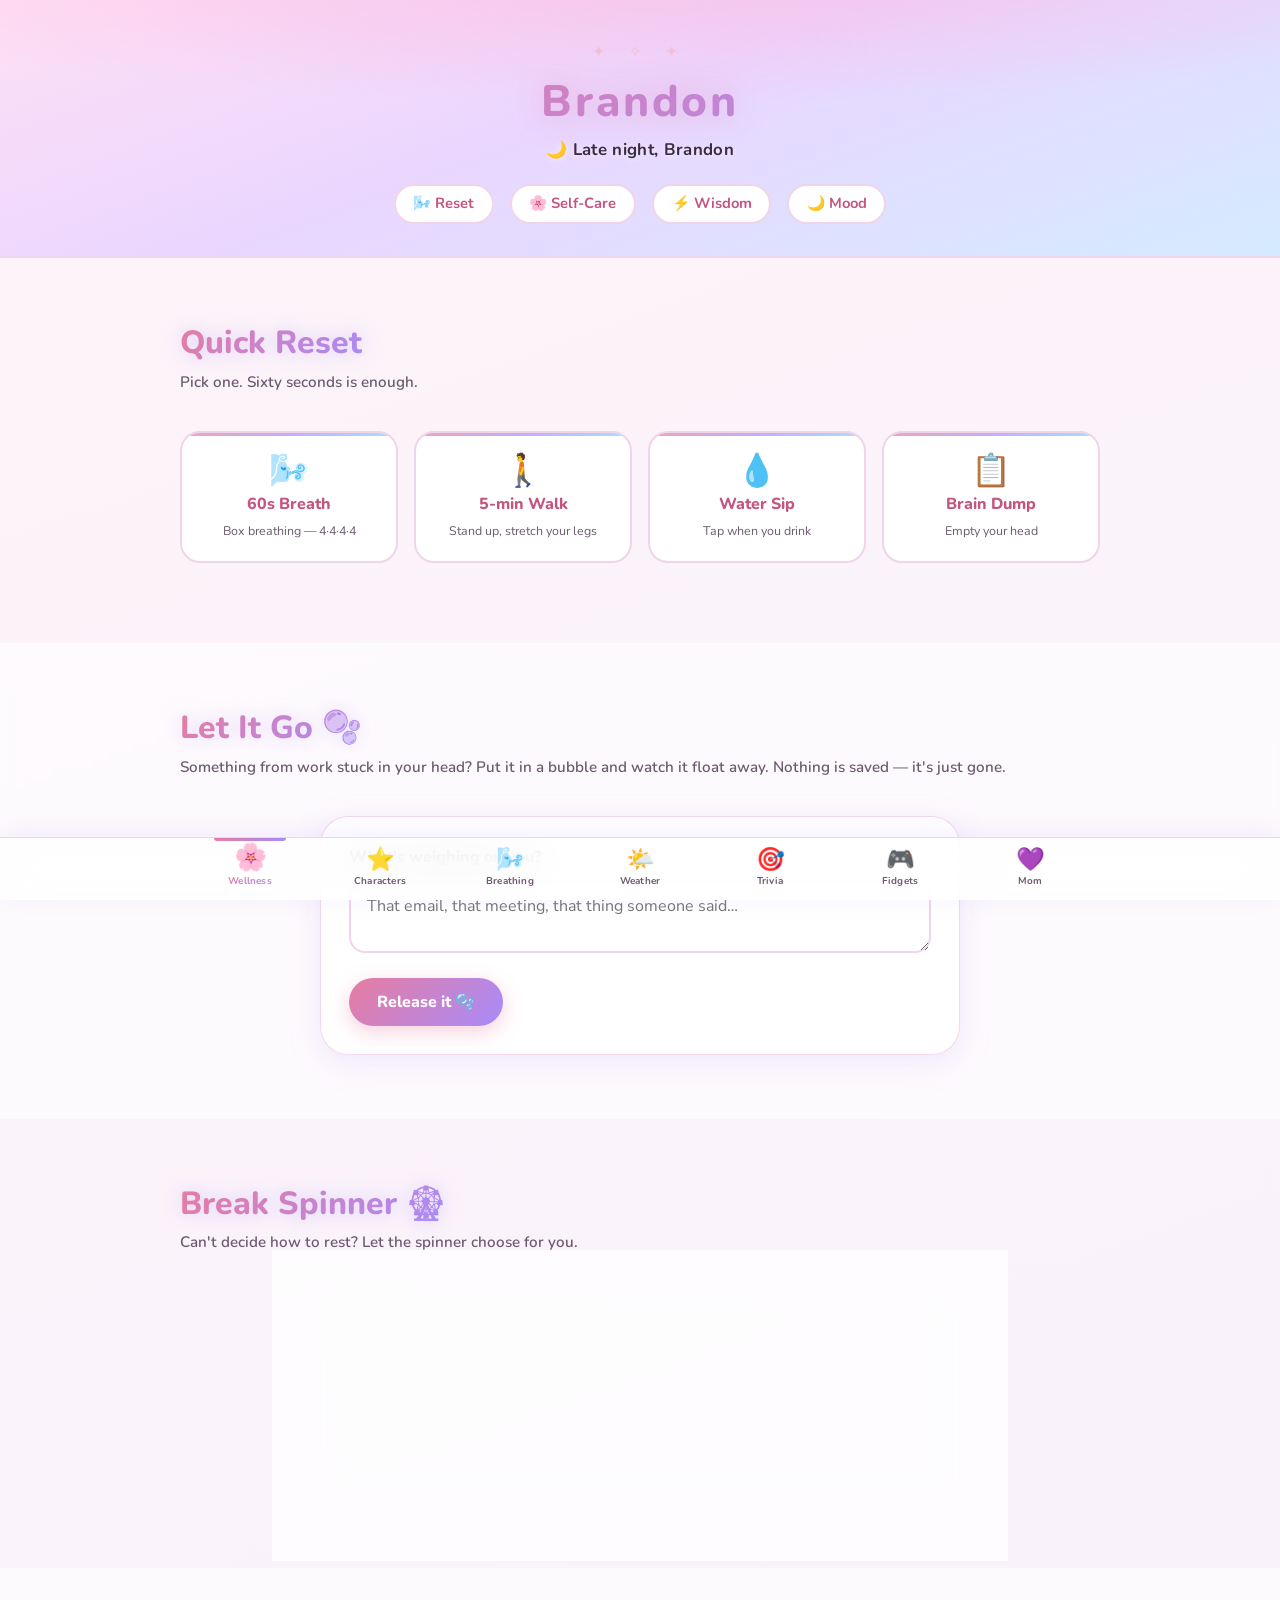
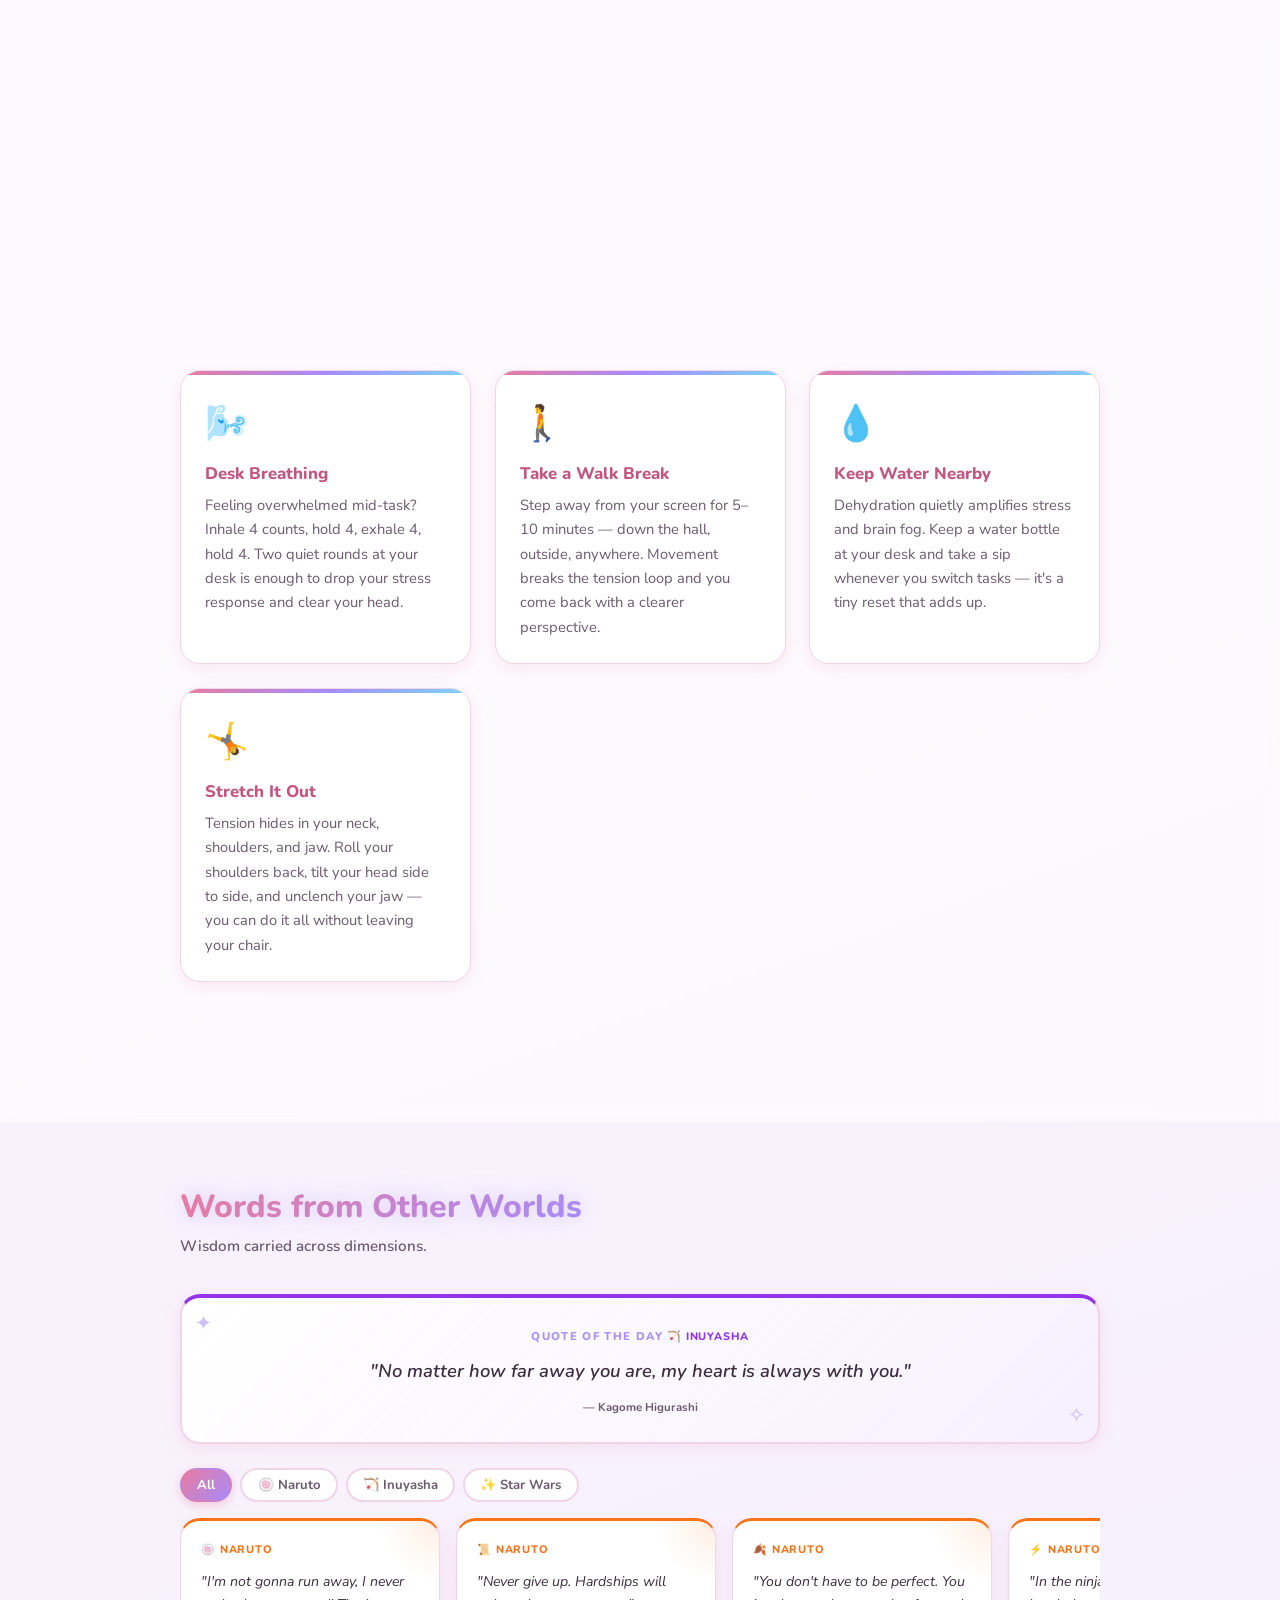
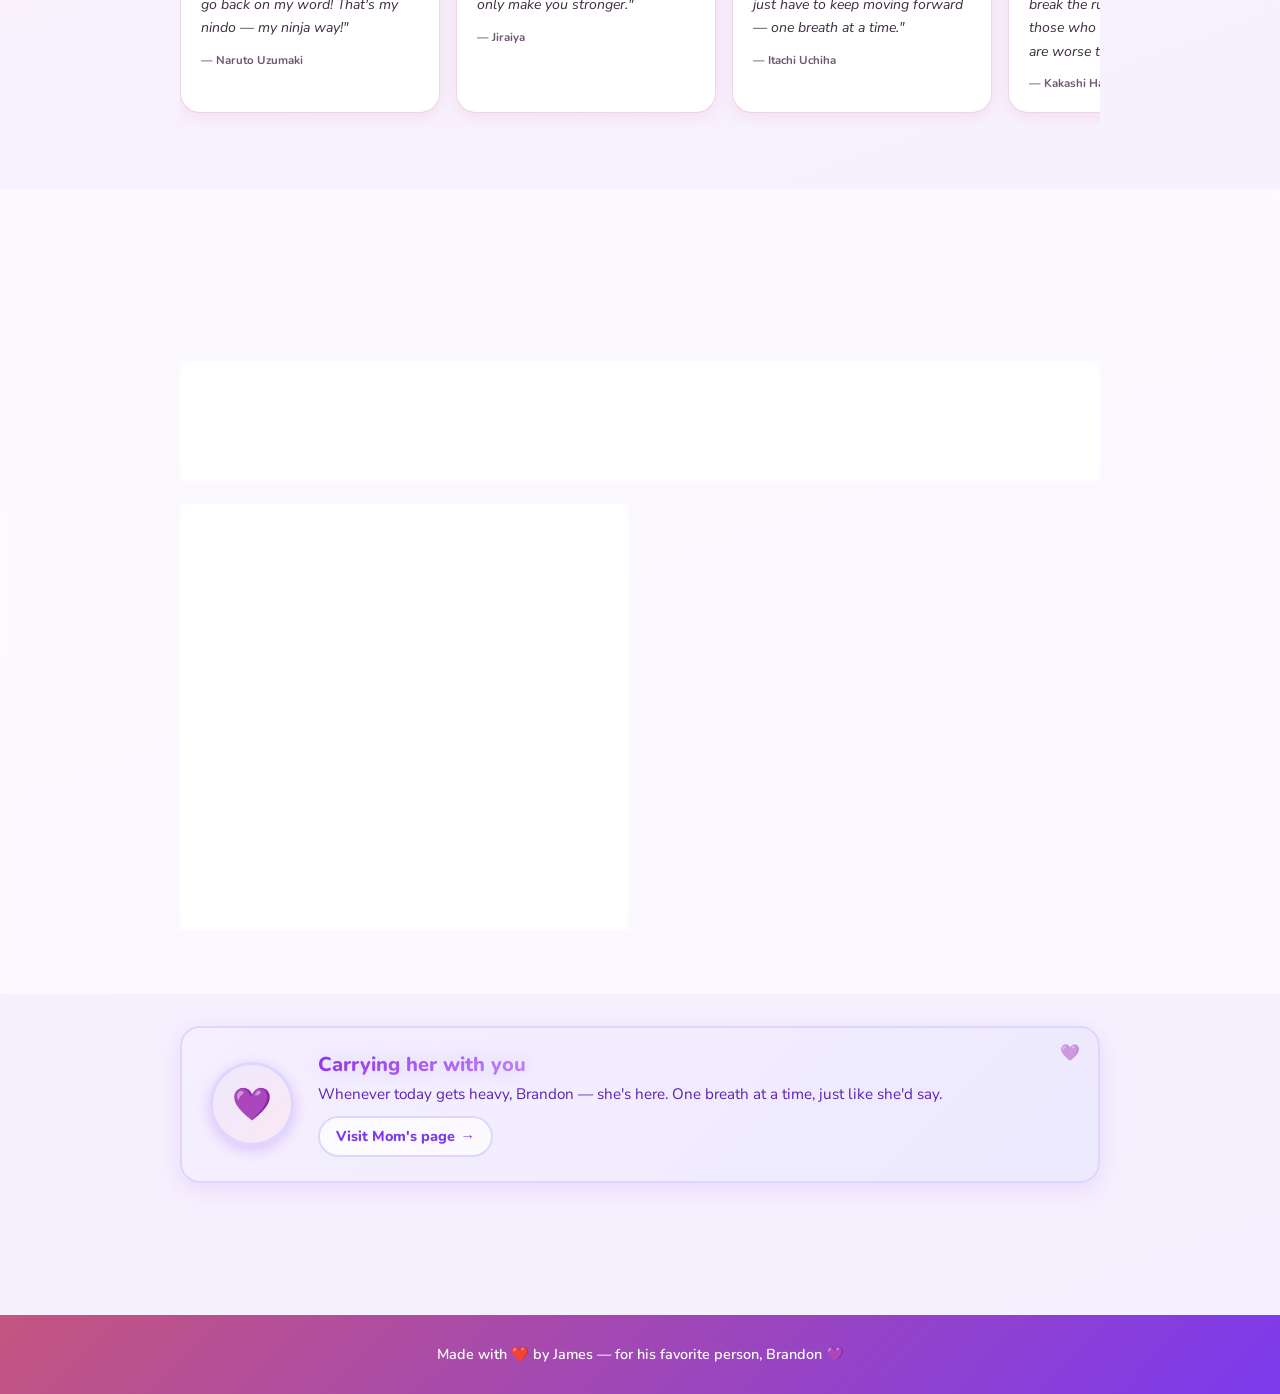
==== commit 0a124fce: "Add Let It Go worry dissolver + Break Spinner (Wellness) and Character Vibe Quiz (Characters)" ====
--- a/index.html
+++ b/index.html
@@ -5,11 +5,34 @@
   <meta name="viewport" content="width=device-width, initial-scale=1.0">
   <meta name="description" content="A calm space for self-care, breathing, and daily mood tracking — built for Brandon.">
   <title>Brandon — Mental Wellness</title>
+  <link rel="icon" href="favicon.svg" type="image/svg+xml">
+  <meta name="theme-color" content="#e87ca0">
   <link rel="preconnect" href="https://fonts.googleapis.com">
   <link rel="preconnect" href="https://fonts.gstatic.com" crossorigin>
   <link href="https://fonts.googleapis.com/css2?family=Nunito:wght@400;600;700;800&family=Nunito+Sans:wght@400;600&display=swap" rel="stylesheet">
   <link rel="stylesheet" href="styles.css">
   <link rel="stylesheet" href="fixes.css">
+  <style>
+    /* ── Let It Go + Break Spinner ── */
+    .calm-card{background:rgba(255,255,255,.78);backdrop-filter:blur(12px);-webkit-backdrop-filter:blur(12px);border:1px solid rgba(240,212,232,.9);border-radius:28px;padding:1.75rem;box-shadow:0 8px 32px rgba(167,139,250,.18);max-width:640px;margin:0 auto}
+    .calm-card label{display:block;font-weight:800;font-family:'Nunito',sans-serif;margin-bottom:.6rem;color:#3d2c40}
+    .calm-card textarea{width:100%;border:2px solid #f0d4e8;border-radius:16px;padding:.8rem 1rem;font-family:'Nunito Sans',sans-serif;font-size:1rem;color:#3d2c40;background:#fff;resize:vertical}
+    .calm-card textarea:focus{outline:none;border-color:#e87ca0;box-shadow:0 0 0 3px rgba(232,124,160,.2)}
+    .calm-actions{margin-top:1rem}
+    .btn-bloom{font-family:'Nunito',sans-serif;font-weight:800;font-size:1rem;color:#fff;background:linear-gradient(135deg,#e87ca0,#a78bfa);border:none;border-radius:999px;padding:.8rem 1.75rem;cursor:pointer;box-shadow:0 6px 20px rgba(232,124,160,.35);transition:transform .2s ease,box-shadow .2s ease}
+    .btn-bloom:hover{transform:translateY(-2px);box-shadow:0 10px 26px rgba(232,124,160,.45)}
+    .btn-bloom:active{transform:translateY(0)}
+    .btn-bloom:disabled{opacity:.6;cursor:default;transform:none}
+    .letgo-stage{position:relative;min-height:150px;display:none}
+    .letgo-bubble{position:absolute;left:50%;bottom:0;transform:translateX(-50%);max-width:92%;background:radial-gradient(circle at 30% 30%,rgba(255,255,255,.95),rgba(186,230,253,.85));border:2px solid rgba(125,211,252,.7);color:#3d2c40;font-weight:700;border-radius:999px;padding:.9rem 1.6rem;font-size:.95rem;box-shadow:0 8px 24px rgba(125,211,252,.4),inset 0 2px 8px rgba(255,255,255,.8);animation:bubbleRise 4.5s ease-in forwards;white-space:nowrap;overflow:hidden;text-overflow:ellipsis;pointer-events:none}
+    @keyframes bubbleRise{0%{opacity:0;transform:translateX(-50%) translateY(20px) scale(.7)}12%{opacity:1;transform:translateX(-50%) translateY(0) scale(1)}75%{opacity:1}100%{opacity:0;transform:translateX(-50%) translateY(-190px) scale(1.15)}}
+    .letgo-after{margin-top:1.25rem;text-align:center;font-weight:700;color:#6d5a70;line-height:2}
+    .spinner-result{min-height:5.5rem;display:flex;align-items:center;justify-content:center;text-align:center;font-family:'Nunito',sans-serif;font-weight:800;font-size:1.35rem;color:#3d2c40;background:linear-gradient(160deg,#fdf4f9,#f5f0ff);border:2px dashed #f0d4e8;border-radius:20px;padding:1.25rem;margin-bottom:1.25rem}
+    .spinner-result.pop{animation:spinPop .45s ease}
+    @keyframes spinPop{0%{transform:scale(.92)}55%{transform:scale(1.04)}100%{transform:scale(1)}}
+    .spinner-emoji{font-size:2rem;margin-right:.6rem}
+    @media (prefers-reduced-motion:reduce){.letgo-bubble{animation-duration:.01s}.spinner-result.pop{animation:none}.btn-bloom{transition:none}}
+  </style>
 </head>
 <body class="wellness-page">
   <a class="skip-link" href="#main-content">Skip to main content</a>
@@ -76,6 +99,37 @@
       </div>
     </section>
 
+    <!-- ── LET IT GO ── -->
+    <section id="let-it-go" aria-labelledby="letgo-heading">
+      <div class="container">
+        <h2 id="letgo-heading">Let It Go 🫧</h2>
+        <p class="section-intro">Something from work stuck in your head? Put it in a bubble and watch it float away. Nothing is saved — it's just gone.</p>
+        <div class="calm-card">
+          <div id="letgo-form">
+            <label for="letgo-input">What's weighing on you?</label>
+            <textarea id="letgo-input" rows="2" maxlength="200" placeholder="That email, that meeting, that thing someone said…"></textarea>
+            <div class="calm-actions">
+              <button type="button" id="letgo-release" class="btn-bloom">Release it 🫧</button>
+            </div>
+          </div>
+          <div id="letgo-stage" class="letgo-stage" aria-live="polite"></div>
+          <p id="letgo-after" class="letgo-after" hidden><span id="letgo-msg"></span><br><button type="button" id="letgo-again" class="btn-link">Let go of another</button></p>
+        </div>
+      </div>
+    </section>
+
+    <!-- ── BREAK SPINNER ── -->
+    <section id="break-spinner" aria-labelledby="spinner-heading">
+      <div class="container">
+        <h2 id="spinner-heading">Break Spinner 🎡</h2>
+        <p class="section-intro">Can't decide how to rest? Let the spinner choose for you.</p>
+        <div class="calm-card" style="text-align:center">
+          <div id="spinner-result" class="spinner-result" aria-live="polite"><span>Tap spin ✨</span></div>
+          <button type="button" id="spinner-btn" class="btn-bloom">Spin</button>
+        </div>
+      </div>
+    </section>
+
     <!-- ── SELF-CARE TIPS ── -->
     <section id="self-care" aria-labelledby="self-care-heading">
       <div class="container">
@@ -338,6 +392,72 @@
     <button type="button" id="walk-chip-cancel" class="walk-chip-cancel" aria-label="Cancel walk timer">✕</button>
   </div>
 
+  <script>
+  // ── Let It Go: worry dissolver ──
+  (function(){
+    var input=document.getElementById('letgo-input'), release=document.getElementById('letgo-release'),
+        stage=document.getElementById('letgo-stage'), form=document.getElementById('letgo-form'),
+        after=document.getElementById('letgo-after'), msg=document.getElementById('letgo-msg'),
+        again=document.getElementById('letgo-again');
+    if(!input) return;
+    var kindWords=[
+      "It's out of your head now. Breathe. 🌸",
+      "Gone. You don't have to carry that. 🌿",
+      "Released. Your shoulders can drop now. 💧",
+      "Floated away. That moment is over. ✨"
+    ];
+    release.addEventListener('click',function(){
+      var text=input.value.trim();
+      if(!text){ input.focus(); return; }
+      form.hidden=true;
+      stage.style.display='block';
+      var b=document.createElement('div');
+      b.className='letgo-bubble';
+      b.textContent=text.length>60?text.slice(0,60)+'…':text;
+      stage.appendChild(b);
+      msg.textContent=kindWords[Math.floor(Math.random()*kindWords.length)];
+      setTimeout(function(){ after.hidden=false; }, 3400);
+    });
+    again.addEventListener('click',function(){
+      stage.innerHTML=''; stage.style.display='none';
+      input.value=''; after.hidden=true; form.hidden=false; input.focus();
+    });
+  })();
+  // ── Break Spinner ──
+  (function(){
+    var btn=document.getElementById('spinner-btn'), result=document.getElementById('spinner-result');
+    if(!btn) return;
+    var ideas=[
+      {e:'💕',t:'Text James'},
+      {e:'💧',t:'Drink a full glass of water'},
+      {e:'🌤️',t:'Step outside for 2 minutes'},
+      {e:'🙆',t:'Stretch your shoulders and neck'},
+      {e:'🌬️',t:'Close your eyes — 5 slow breaths'},
+      {e:'🍎',t:'Eat a little snack'},
+      {e:'👀',t:'Look at something far away for 20 seconds'},
+      {e:'🌿',t:'Visit the Fidget Garden',link:'fidget-games.html'}
+    ];
+    var spinning=false;
+    btn.addEventListener('click',function(){
+      if(spinning) return; spinning=true; btn.disabled=true;
+      var ticks=0, total=14+Math.floor(Math.random()*8);
+      var winner=ideas[Math.floor(Math.random()*ideas.length)];
+      var iv=setInterval(function(){
+        var pick=ideas[Math.floor(Math.random()*ideas.length)];
+        result.innerHTML='<span><span class="spinner-emoji" aria-hidden="true">'+pick.e+'</span>'+pick.t+'</span>';
+        if(++ticks>=total){
+          clearInterval(iv);
+          result.classList.remove('pop'); void result.offsetWidth;
+          var inner='<span><span class="spinner-emoji" aria-hidden="true">'+winner.e+'</span>'+winner.t+'</span>';
+          result.innerHTML=winner.link?'<a href="'+winner.link+'">'+inner+'</a>':inner;
+          result.classList.add('pop');
+          spinning=false; btn.disabled=false;
+        }
+      },90);
+    });
+  })();
+  </script>
+
   <script defer src="app.js"></script>
 
   <nav class="bottom-nav" aria-label="Main navigation">
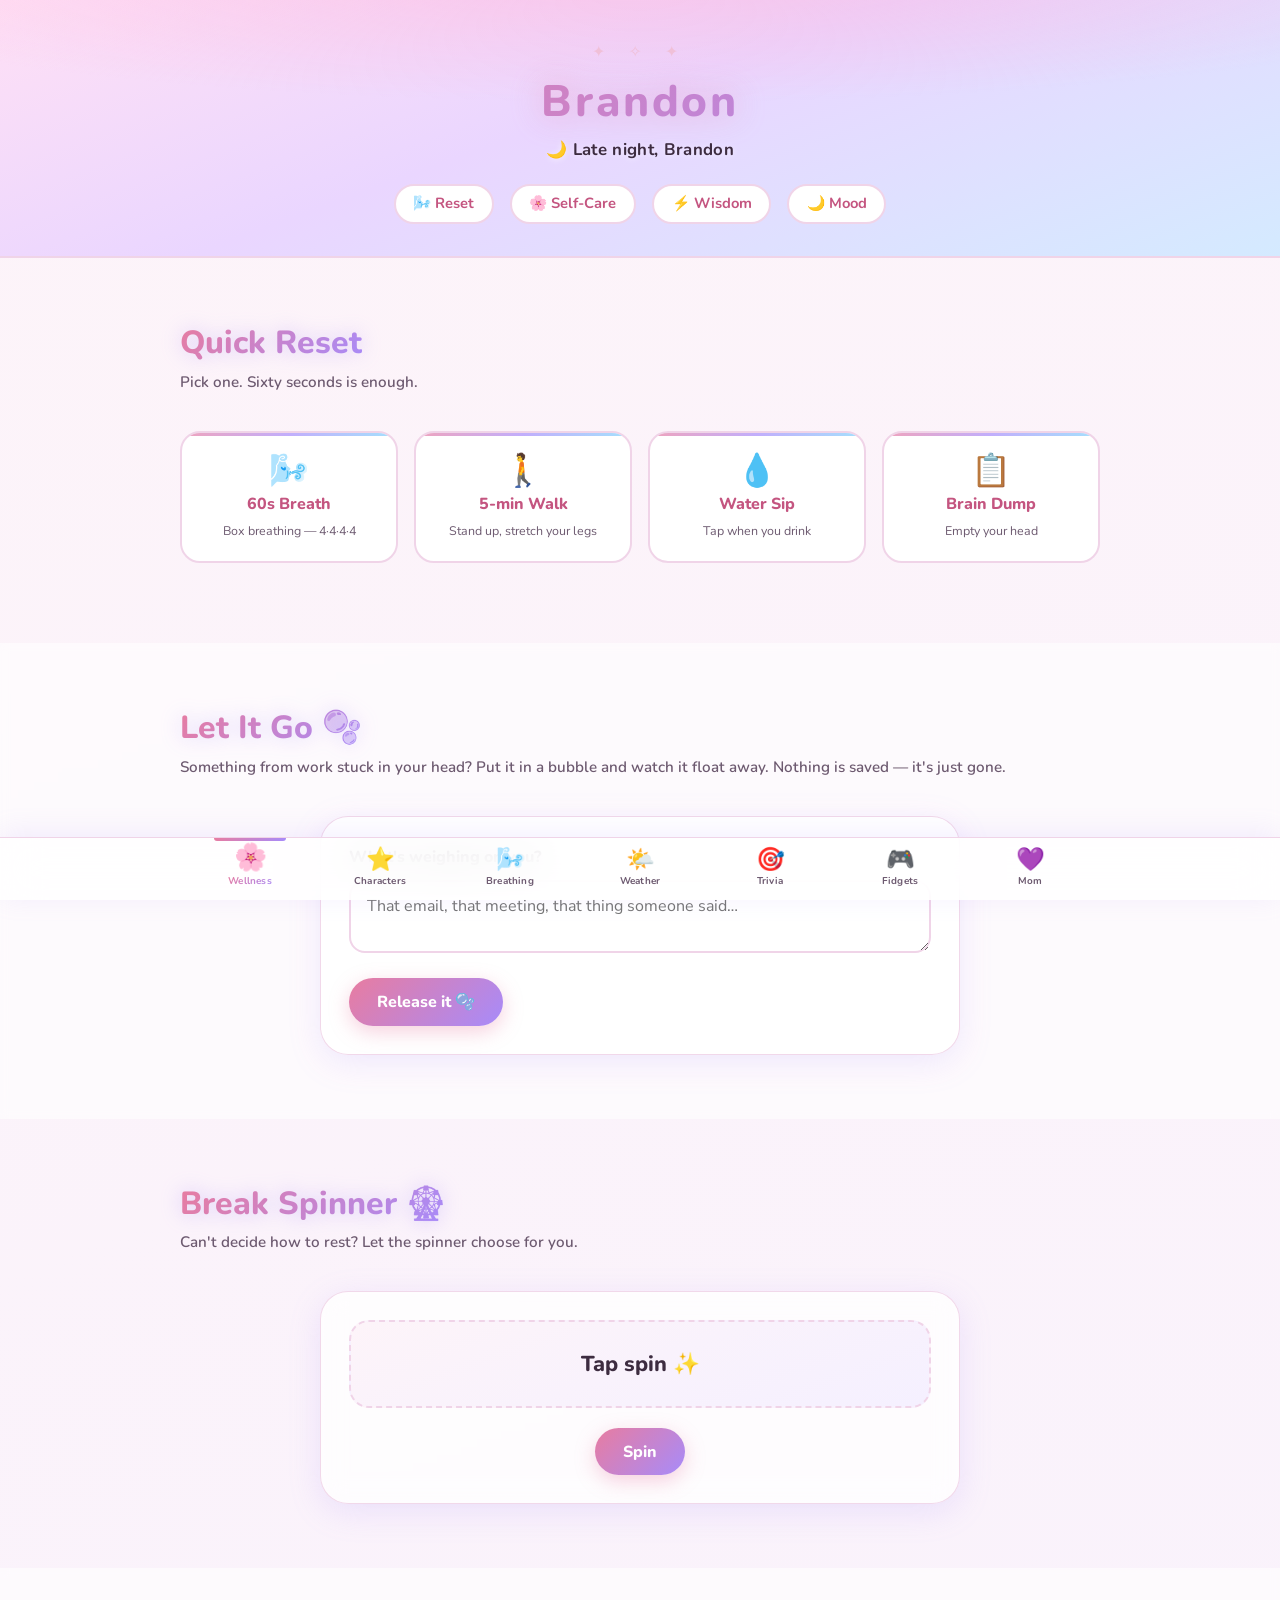
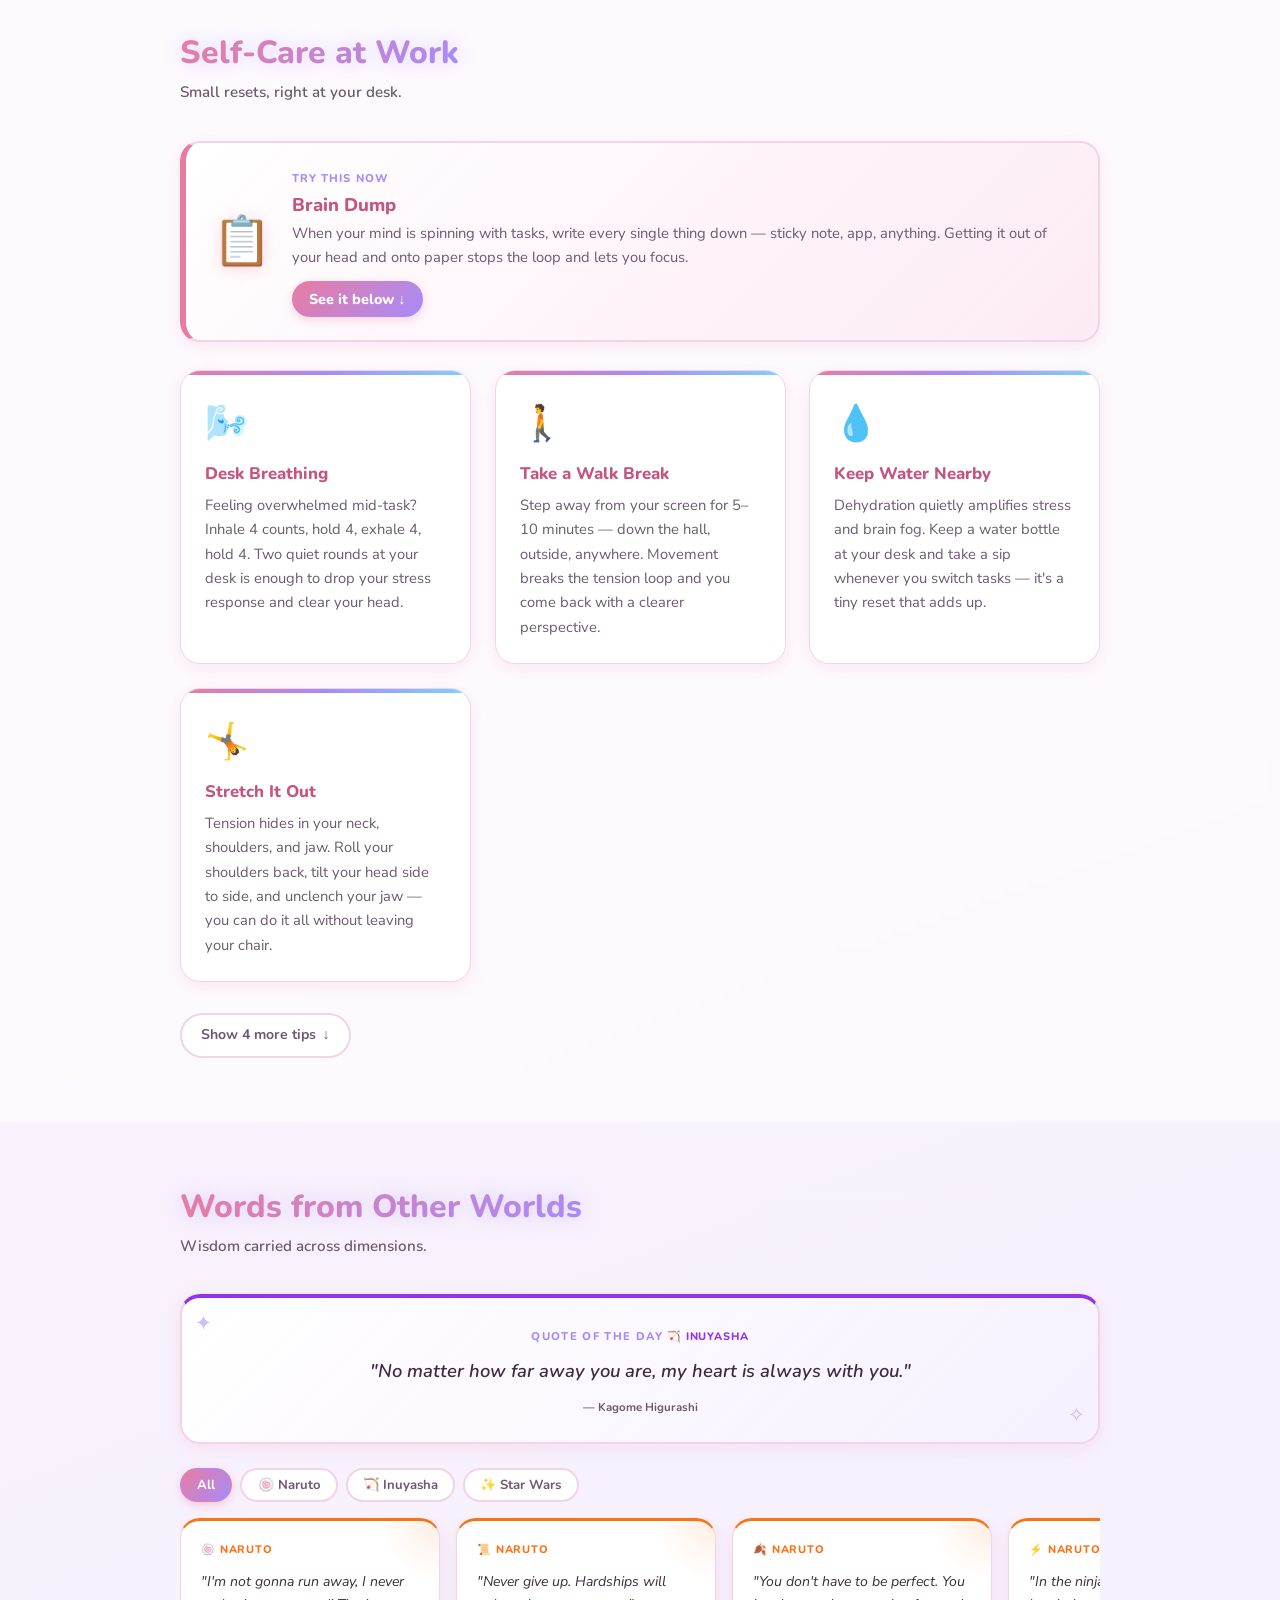
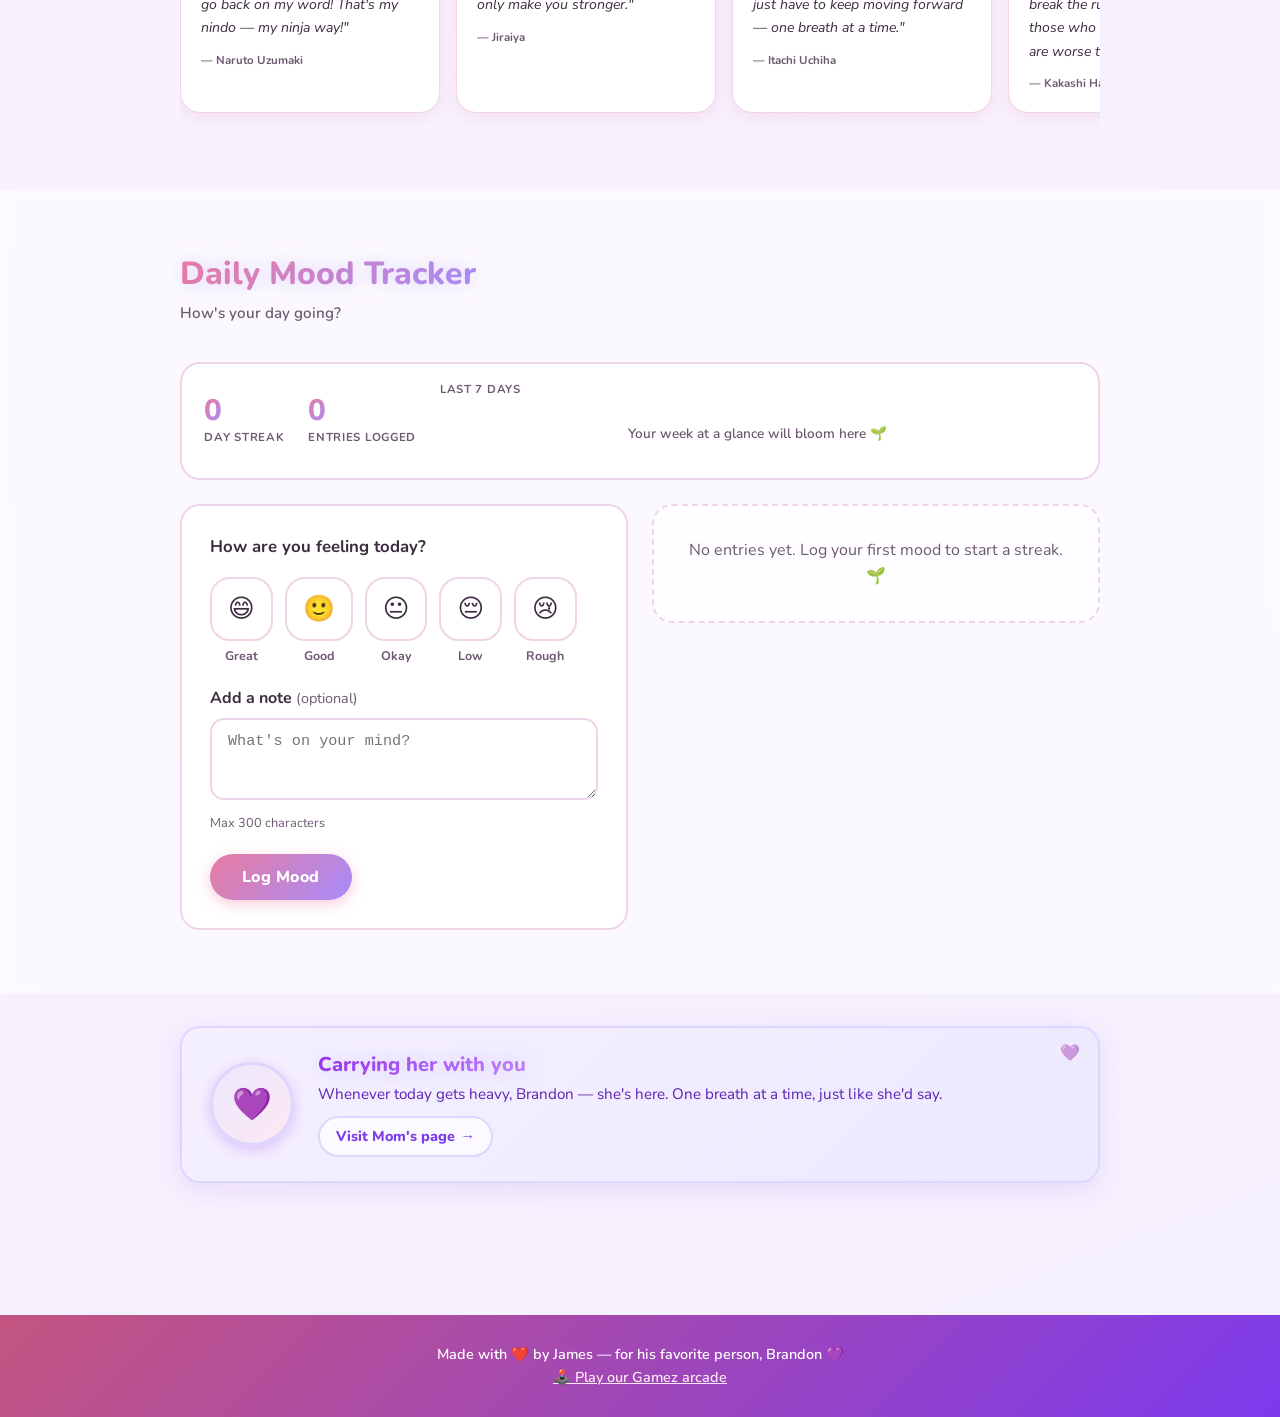
==== commit fa3375f5: "Add Gamez arcade link to home page footer" ====
--- a/index.html
+++ b/index.html
@@ -367,6 +367,7 @@
   <footer role="contentinfo">
     <div class="container">
       <p>Made with ❤️ by James — for his favorite person, Brandon 💜</p>
+      <p class="games-link"><a href="https://s6ggrpgrzf-droid.github.io/Gamez/">🕹️ Play our Gamez arcade</a></p>
     </div>
   </footer>
 
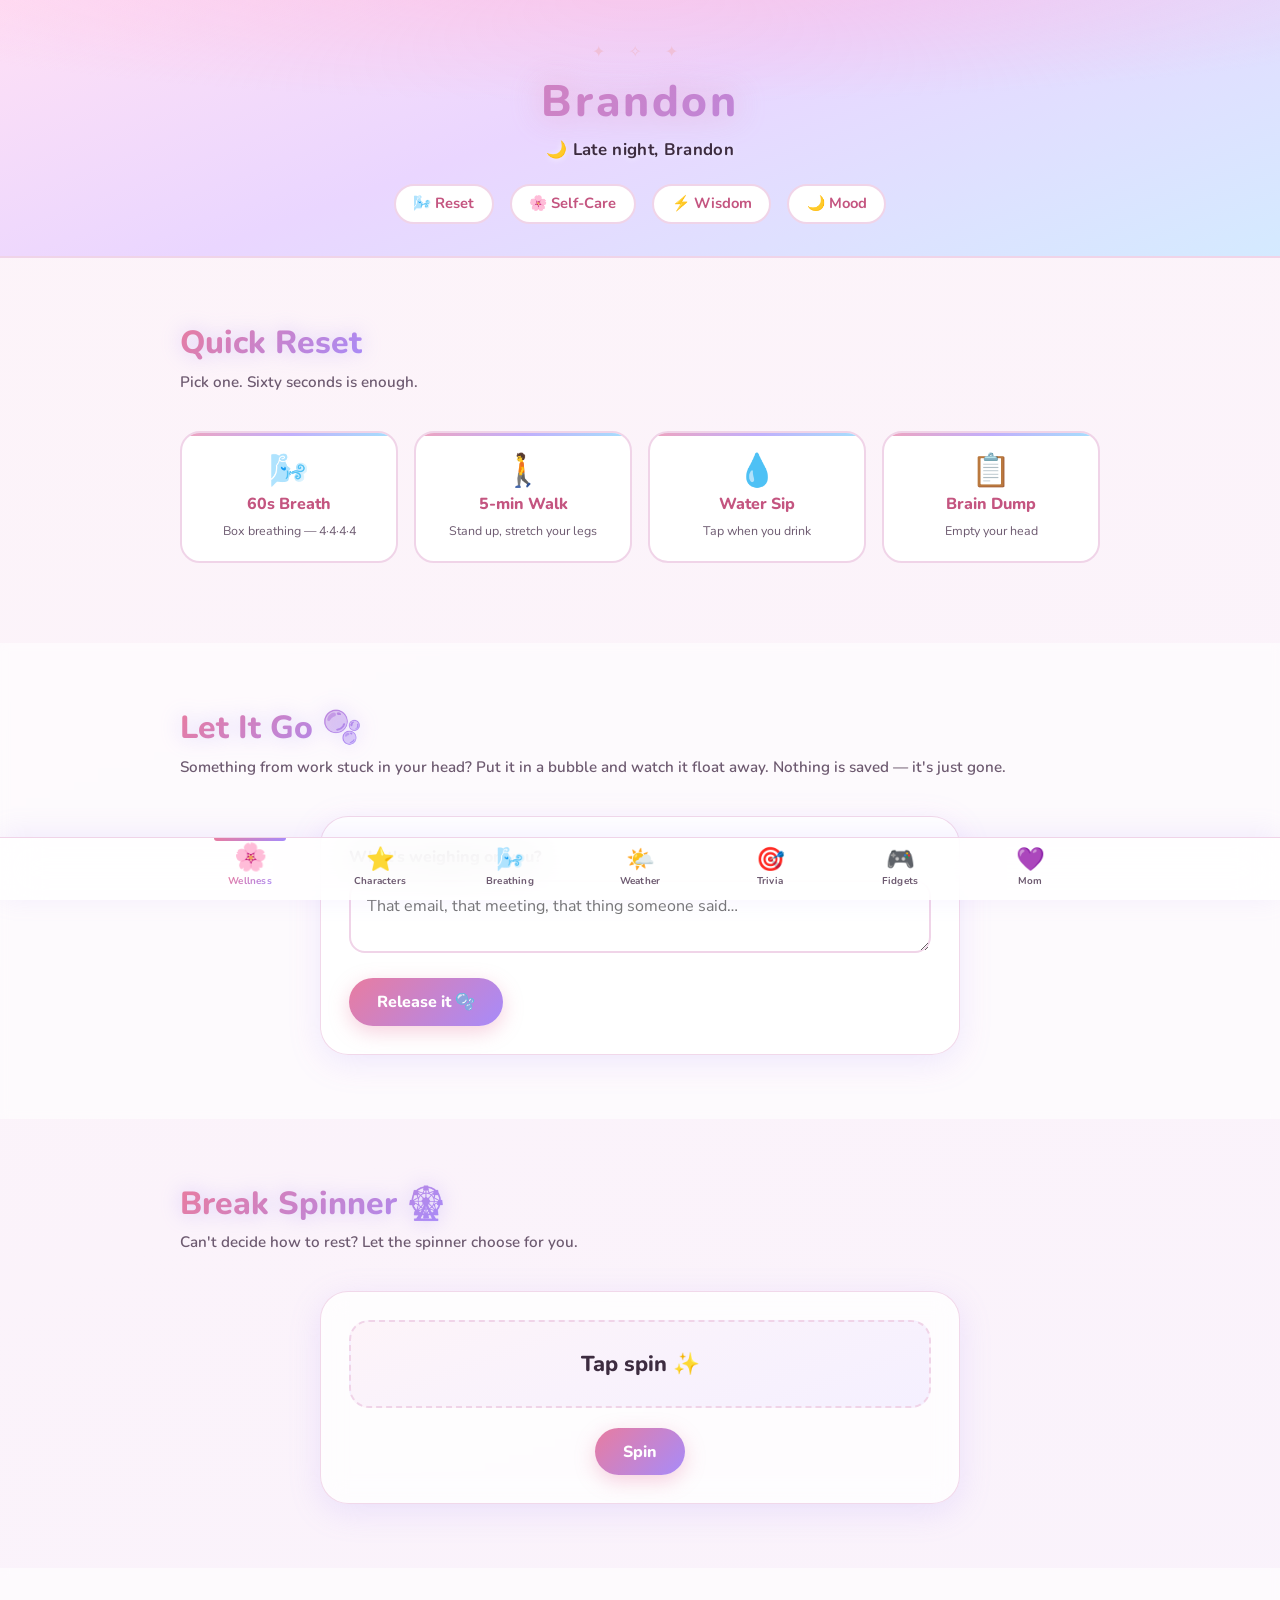
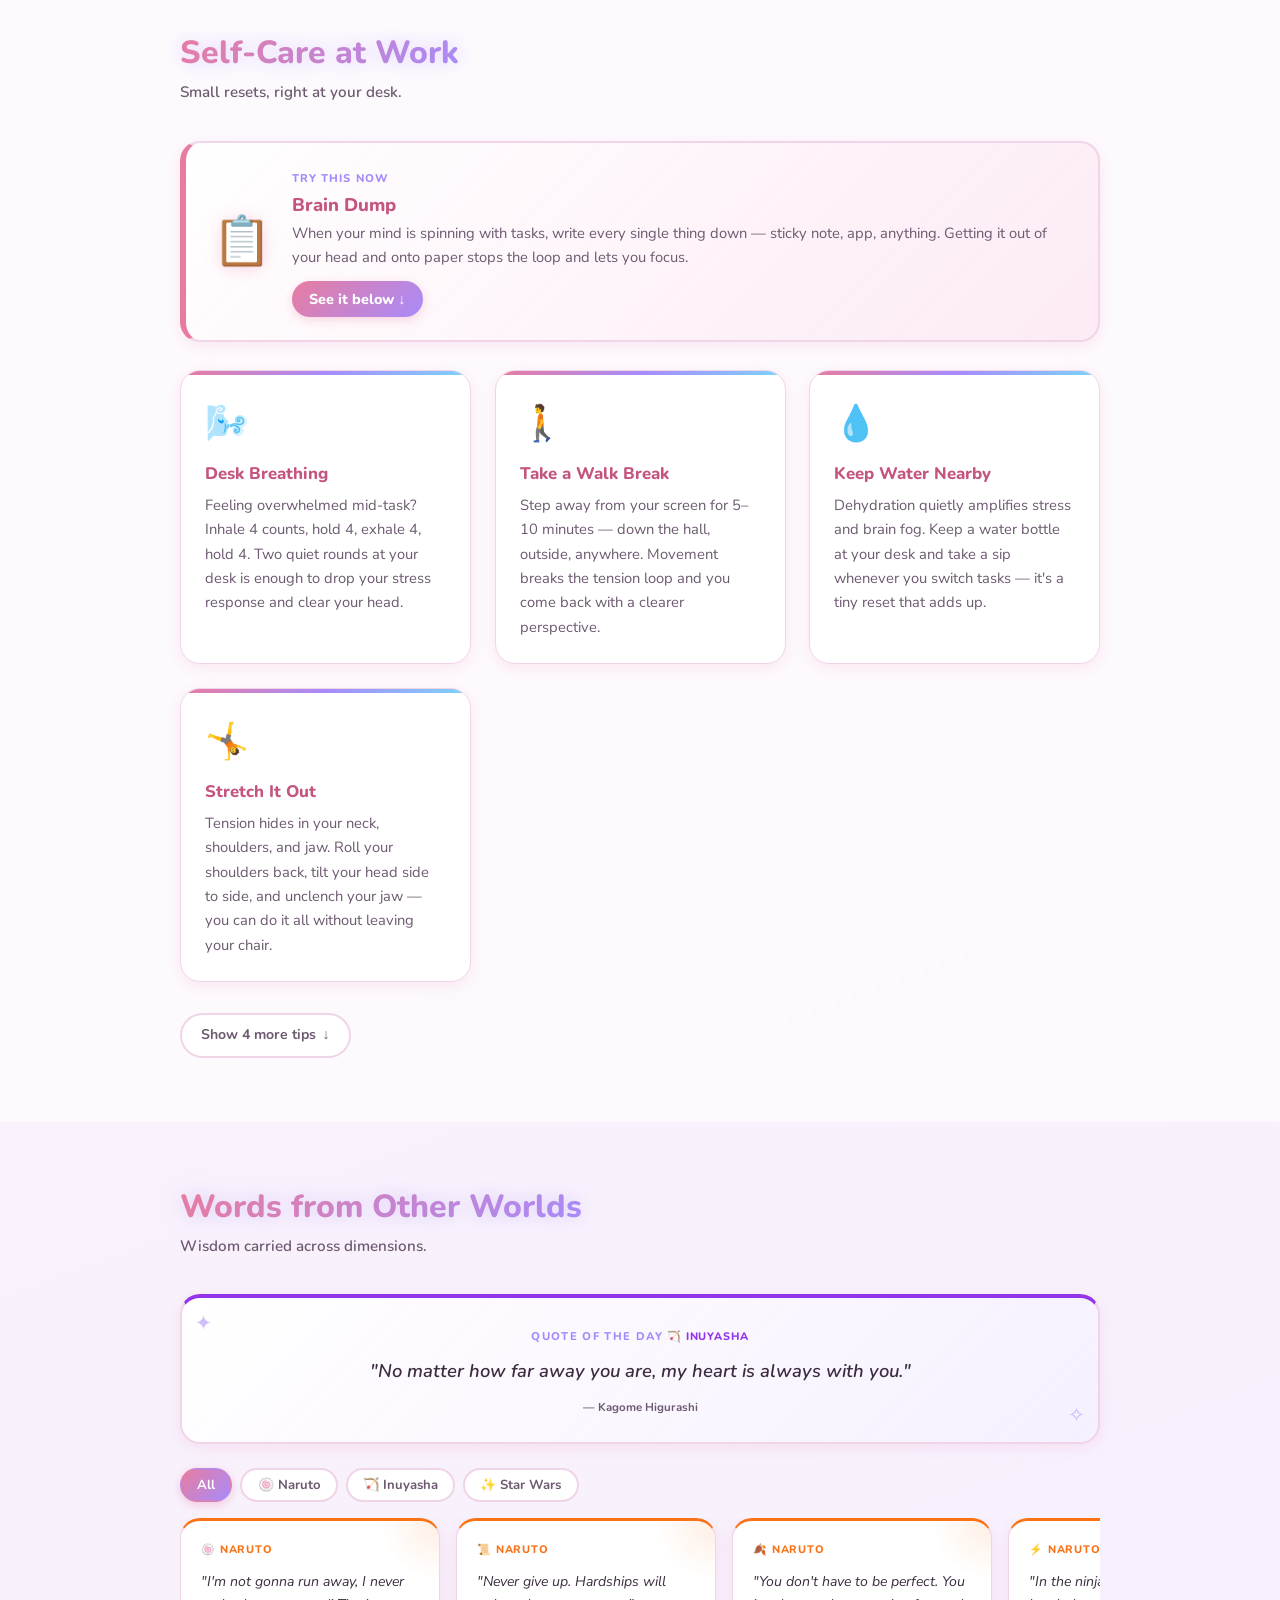
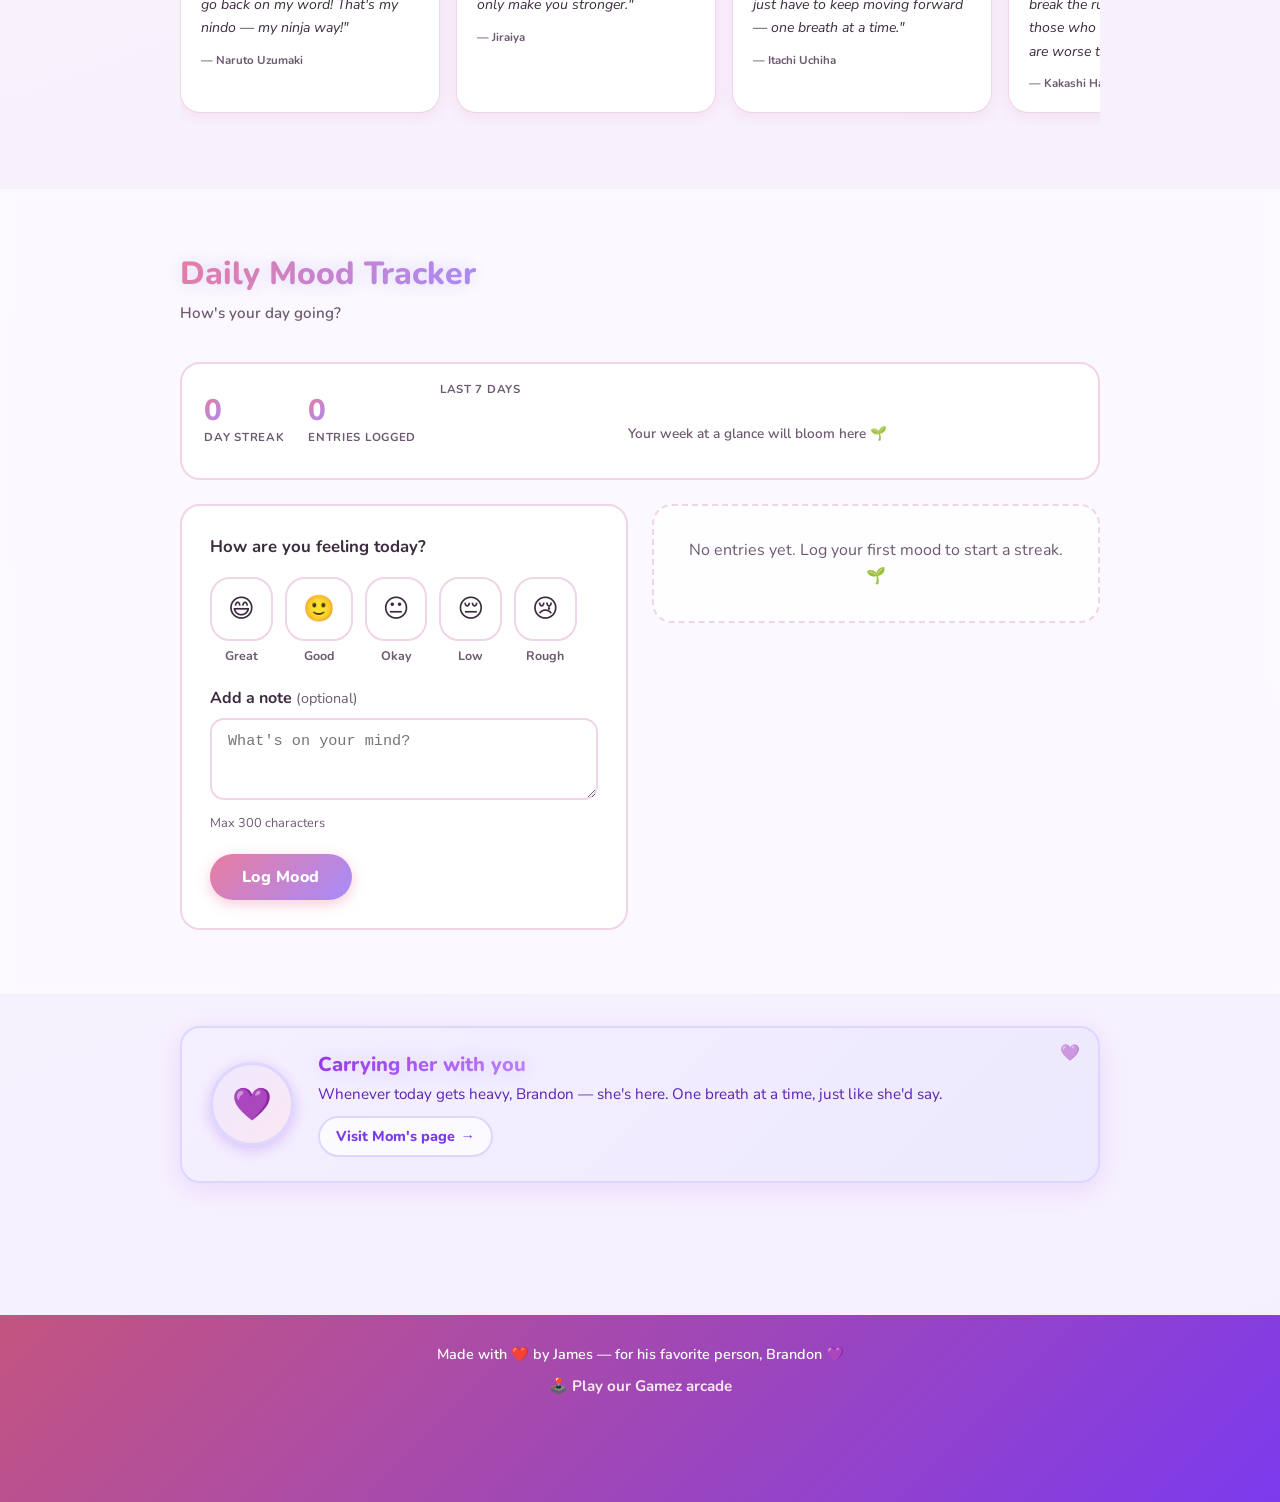
==== commit 5101d36a: "Cache-bust stylesheet so footer fix loads on phones" ====
--- a/index.html
+++ b/index.html
@@ -10,7 +10,7 @@
   <link rel="preconnect" href="https://fonts.googleapis.com">
   <link rel="preconnect" href="https://fonts.gstatic.com" crossorigin>
   <link href="https://fonts.googleapis.com/css2?family=Nunito:wght@400;600;700;800&family=Nunito+Sans:wght@400;600&display=swap" rel="stylesheet">
-  <link rel="stylesheet" href="styles.css">
+  <link rel="stylesheet" href="styles.css?v=2">
   <link rel="stylesheet" href="fixes.css">
   <style>
     /* ── Let It Go + Break Spinner ── */
--- a/styles.css
+++ b/styles.css
@@ -1 +1 @@
-:root{--color-bg:#fdf4f9;--color-surface:#ffffff;--color-primary:#e87ca0;--color-primary-dk:#c45580;--color-accent:#a78bfa;--color-accent2:#7dd3fc;--color-text:#3d2c40;--color-text-muted:#6d5a70;--color-border:#f0d4e8;--color-selected:#fce7f3;--gradient-main:linear-gradient(135deg, #e87ca0, #a78bfa);--gradient-card:linear-gradient(90deg, #e87ca0, #a78bfa, #7dd3fc);--radius:20px;--shadow-sm:0 4px 16px rgba(232, 124, 160, 0.15);--shadow-md:0 8px 32px rgba(167, 139, 250, 0.25);--transition:0.25s ease}*, *::before, *::after{box-sizing:border-box;margin:0;padding:0}html{scroll-behavior:smooth}body{font-family:'Nunito Sans', system-ui, sans-serif;font-size:16px;line-height:1.6;background:linear-gradient(160deg, #fdf4f9, #f5f0ff, #edf8ff, #fce7f3, #fdf4f9);background-size:400% 400%;animation:bgDrift 16s ease infinite;color:var(--color-text)}h1, h2, h3{font-family:'Nunito', sans-serif;line-height:1.3;font-weight:800}a{color:var(--color-primary-dk);text-decoration:underline}a:hover{color:var(--color-accent)}:focus-visible{outline:3px solid var(--color-accent);outline-offset:3px;border-radius:6px}.skip-link{position:absolute;top:-999px;left:1rem;background:var(--gradient-main);color:#fff;padding:0.5rem 1rem;border-radius:0 0 var(--radius) var(--radius);z-index:100;text-decoration:none}.skip-link:focus{top:0}.container{max-width:960px;margin:0 auto;padding:0 1.25rem;position:relative;z-index:1}.petals{position:absolute;inset:0;pointer-events:none;overflow:hidden}.petals span{position:absolute;top:-20px;display:block;border-radius:0 100% 0 100%;opacity:0;animation:petalFall linear infinite}.petals span:nth-child(1){width:10px;height:10px;left:8%;background:#f9b8d0;animation-duration:9s;animation-delay:0s}.petals span:nth-child(2){width:8px;height:8px;left:25%;background:#e8b4e8;animation-duration:7s;animation-delay:2.5s}.petals span:nth-child(3){width:12px;height:12px;left:50%;background:#c4b5fd;animation-duration:11s;animation-delay:1s}.petals span:nth-child(4){width:9px;height:9px;left:68%;background:#f9b8d0;animation-duration:8s;animation-delay:3.5s}.petals span:nth-child(5){width:7px;height:7px;left:82%;background:#bae6fd;animation-duration:10s;animation-delay:0.8s}.petals span:nth-child(6){width:11px;height:11px;left:93%;background:#e8b4e8;animation-duration:6s;animation-delay:4s}@keyframes bgDrift{0%{background-position:0% 50%}50%{background-position:100% 50%}100%{background-position:0% 50%}}@keyframes petalFall{0%{opacity:0;transform:translateY(-20px) rotate(0deg) translateX(0)}10%{opacity:0.8}80%{opacity:0.4}100%{opacity:0;transform:translateY(220px) rotate(360deg) translateX(30px)}}header{background:radial-gradient(ellipse 70% 50% at 50% -10%, rgba(255,180,220,0.55), transparent), linear-gradient(160deg, #ffe0f5 0%, #ead6ff 45%, #d4eaff 100%);border-bottom:2px solid var(--color-border);padding:2.5rem 0 2rem;text-align:center;position:relative;overflow:hidden}.header-sparkles{font-size:1rem;color:#f0c0d8;letter-spacing:0.6rem;margin-bottom:0.5rem;animation:sparkleGlow 3s ease-in-out infinite}@keyframes sparkleGlow{0%, 100%{opacity:0.5}50%{opacity:1}}header h1{font-size:2.75rem;letter-spacing:0.06em;background:var(--gradient-main);-webkit-background-clip:text;background-clip:text;color:transparent;filter:drop-shadow(0 0 16px rgba(232,124,160,0.45))}.tagline{color:var(--color-text-muted);margin-top:0.35rem;font-family:'Nunito', sans-serif;font-weight:600;font-size:1rem}header nav{display:flex;justify-content:center;gap:1rem;margin-top:1.25rem}header nav a{font-family:'Nunito', sans-serif;font-size:0.92rem;font-weight:700;text-decoration:none;color:var(--color-primary-dk);padding:0.4rem 1.1rem;border-radius:999px;border:2px solid var(--color-border);background:var(--color-surface);transition:background var(--transition), border-color var(--transition), color var(--transition), transform var(--transition)}header nav a:hover{background:var(--color-selected);border-color:var(--color-primary);color:var(--color-primary-dk);transform:translateY(-2px)}section{padding:4rem 0}section:nth-of-type(even){background:rgba(255, 255, 255, 0.6);backdrop-filter:blur(4px)}section h2{font-size:2rem;background:var(--gradient-main);-webkit-background-clip:text;background-clip:text;color:transparent;margin-bottom:0.4rem;display:inline-block;filter:drop-shadow(0 0 10px rgba(167,139,250,0.4))}.section-intro{color:var(--color-text-muted);margin-bottom:2.25rem;font-family:'Nunito', sans-serif;font-weight:600;font-size:0.95rem}.card-grid{display:grid;grid-template-columns:repeat(auto-fill, minmax(260px, 1fr));gap:1.5rem;list-style:none}.tip-card{background:var(--color-surface);border-radius:var(--radius);padding:1.5rem;box-shadow:var(--shadow-sm);border:1px solid var(--color-border);position:relative;overflow:hidden;transition:transform var(--transition), box-shadow var(--transition)}.tip-card::before{content:'';position:absolute;top:0;left:0;right:0;height:4px;background:var(--gradient-card)}.tip-card::after{content:'✦';position:absolute;top:0.9rem;right:1rem;color:#f0c0d8;font-size:1rem;opacity:0;transform:scale(0.4) rotate(-30deg);transition:opacity 0.3s ease, transform 0.3s ease}.tip-card:nth-child(1){animation:animeCardIn 0.5s cubic-bezier(0.34,1.56,0.64,1) 0.05s both}.tip-card:nth-child(2){animation:animeCardIn 0.5s cubic-bezier(0.34,1.56,0.64,1) 0.10s both}.tip-card:nth-child(3){animation:animeCardIn 0.5s cubic-bezier(0.34,1.56,0.64,1) 0.15s both}.tip-card:nth-child(4){animation:animeCardIn 0.5s cubic-bezier(0.34,1.56,0.64,1) 0.20s both}.tip-card:nth-child(5){animation:animeCardIn 0.5s cubic-bezier(0.34,1.56,0.64,1) 0.25s both}.tip-card:nth-child(6){animation:animeCardIn 0.5s cubic-bezier(0.34,1.56,0.64,1) 0.30s both}.tip-card:nth-child(7){animation:animeCardIn 0.5s cubic-bezier(0.34,1.56,0.64,1) 0.35s both}.tip-card:nth-child(8){animation:animeCardIn 0.5s cubic-bezier(0.34,1.56,0.64,1) 0.40s both}@keyframes animeCardIn{from{opacity:0;transform:translateY(28px) scale(0.92)}to{opacity:1;transform:translateY(0) scale(1)}}.tip-card:hover{transform:translateY(-5px) scale(1.02);box-shadow:0 0 0 2px var(--color-primary), 0 0 24px rgba(232,124,160,0.35), var(--shadow-md)}.tip-card:hover::after{opacity:1;transform:scale(1) rotate(0deg)}.tip-icon{font-size:2.2rem;margin-bottom:0.75rem}.tip-card h3{font-size:1.05rem;color:var(--color-primary-dk);margin-bottom:0.5rem}.tip-card p{font-size:0.92rem;color:var(--color-text-muted);line-height:1.65}#mood-form{background:rgba(255, 255, 255, 0.8);border:2px solid var(--color-border);border-radius:var(--radius);padding:1.75rem;max-width:600px;backdrop-filter:blur(4px)}fieldset{border:none;padding:0;margin-bottom:1.25rem}legend{font-family:'Nunito', sans-serif;font-size:1.05rem;font-weight:700;color:var(--color-text);margin-bottom:1rem}.mood-options{display:flex;flex-wrap:wrap;gap:0.75rem}.mood-option{display:flex;flex-direction:column;align-items:center;gap:0.3rem;cursor:pointer}.mood-option input[type="radio"]{position:absolute;opacity:0;width:0;height:0}.mood-visual{display:flex;flex-direction:column;align-items:center;gap:0.3rem;padding:0.6rem 1rem;border:2px solid var(--color-border);border-radius:var(--radius);background:var(--color-surface);transition:border-color var(--transition), background var(--transition), transform var(--transition), box-shadow var(--transition);font-size:1.6rem}.mood-label{font-family:'Nunito', sans-serif;font-size:0.78rem;color:var(--color-text-muted);font-weight:700}.mood-option input[type="radio"]:checked + .mood-visual{border-color:var(--color-primary);background:var(--color-selected);box-shadow:0 0 0 3px rgba(232, 124, 160, 0.2);transform:scale(1.07)}.mood-option:hover .mood-visual{border-color:var(--color-accent);transform:scale(1.05)}.mood-option input[type="radio"]:focus-visible + .mood-visual{outline:3px solid var(--color-accent);outline-offset:3px}#mood-form label[for="mood-note"]{display:block;font-family:'Nunito', sans-serif;font-weight:700;margin-bottom:0.4rem;color:var(--color-text)}.optional{font-weight:normal;color:var(--color-text-muted);font-size:0.9em}textarea{width:100%;padding:0.75rem 1rem;border:2px solid var(--color-border);border-radius:14px;font-family:'Nunito Sans', inherit;font-size:0.95rem;color:var(--color-text);background:var(--color-surface);resize:vertical;transition:border-color var(--transition), box-shadow var(--transition)}textarea:focus{border-color:var(--color-primary);box-shadow:0 0 0 3px rgba(232, 124, 160, 0.15);outline:none}.hint{display:block;font-size:0.8rem;color:var(--color-text-muted);margin-top:0.3rem;margin-bottom:1.25rem}button[type="submit"]{background:var(--gradient-main);color:#fff;border:none;padding:0.75rem 2rem;border-radius:999px;font-family:'Nunito', sans-serif;font-size:1rem;font-weight:800;cursor:pointer;letter-spacing:0.03em;box-shadow:0 4px 14px rgba(232, 124, 160, 0.4);transition:transform var(--transition), box-shadow var(--transition), opacity var(--transition)}button[type="submit"]:hover:not(:disabled){transform:translateY(-2px);box-shadow:0 6px 20px rgba(167, 139, 250, 0.45)}button[type="submit"]:disabled{opacity:0.65;cursor:default}#mood-history{margin-top:2rem;max-width:600px}.history-heading{font-family:'Nunito', sans-serif;font-size:1.05rem;font-weight:700;color:var(--color-text-muted);margin-bottom:1rem}.empty-state{color:var(--color-text-muted);font-style:italic;font-family:'Nunito', sans-serif}.history-entry{background:rgba(255, 255, 255, 0.85);border:2px solid var(--color-border);border-radius:var(--radius);padding:1rem 1.25rem;margin-bottom:0.75rem;backdrop-filter:blur(4px);transition:box-shadow var(--transition)}.history-entry:hover{box-shadow:var(--shadow-sm)}.entry-header{display:flex;align-items:center;gap:0.75rem}.entry-emoji{font-size:1.75rem;flex-shrink:0}.entry-header > div{flex:1;min-width:0}.entry-mood{display:block;font-family:'Nunito', sans-serif;font-weight:800;color:var(--color-primary-dk)}.entry-date{display:block;font-size:0.83rem;color:var(--color-text-muted)}.entry-note{margin-top:0.6rem;font-size:0.9rem;color:var(--color-text);white-space:pre-wrap;word-break:break-word}.delete-btn{background:none;border:2px solid var(--color-border);border-radius:999px;color:var(--color-text-muted);font-size:0.75rem;padding:0.2rem 0.55rem;cursor:pointer;flex-shrink:0;transition:border-color var(--transition), color var(--transition), background var(--transition)}.delete-btn:hover{border-color:var(--color-primary);color:var(--color-primary);background:var(--color-selected)}footer{background:linear-gradient(135deg, #c45580, #7c3aed);color:#fff;padding:1.75rem 0;text-align:center;font-family:'Nunito', sans-serif;font-size:0.9rem;font-weight:600}footer a{color:#fce7f3}footer a:hover{color:#fff}.char-img-wrap{position:relative;height:220px;margin:-1.5rem -1.5rem 0 -1.5rem;border-radius:var(--radius) var(--radius) 0 0;overflow:hidden;background:linear-gradient(160deg, #f0d4e8, #fce7f3)}.quote-card[data-series="naruto"] .char-img-wrap{box-shadow:0 3px 0 #ff8c00;background:linear-gradient(160deg, #fff5ed, #fed7aa)}.quote-card[data-series="inuyasha"] .char-img-wrap{box-shadow:0 3px 0 #dc2626;background:linear-gradient(160deg, #fef2f2, #fecaca)}.quote-card[data-series="starwars"] .char-img-wrap{box-shadow:0 3px 0 #2563eb;background:linear-gradient(160deg, #eff6ff, #bfdbfe)}.char-img{width:100%;height:100%;object-fit:contain;object-position:center bottom;opacity:0;transition:opacity 0.5s ease;display:block}.img-skeleton{position:absolute;inset:0;display:flex;align-items:center;justify-content:center;background:linear-gradient(90deg, #f0d4e8 25%, #fce7f3 50%, #f0d4e8 75%);background-size:200% 100%;animation:shimmer 1.5s ease-in-out infinite}@keyframes shimmer{0%{background-position:200% 0}100%{background-position:-200% 0}}.card-body{padding-top:1rem}.scene-btn{display:inline-block;font-family:'Nunito', sans-serif;font-weight:700;font-size:0.8rem;color:var(--color-primary-dk);border:2px solid var(--color-border);padding:0.28rem 0.8rem;border-radius:999px;background:none;cursor:pointer;margin-top:0.8rem;transition:all var(--transition)}.scene-btn:hover:not(:disabled){border-color:var(--color-primary);background:var(--color-selected)}.scene-btn:disabled{opacity:0.5;cursor:default}.gif-wrap{max-height:0;overflow:hidden;transition:max-height 0.5s ease}.gif-wrap.open{max-height:350px;margin-top:0.75rem}.gif-skeleton{height:180px;border-radius:12px;display:flex;align-items:center;justify-content:center;background:linear-gradient(90deg, #f0d4e8 25%, #fce7f3 50%, #f0d4e8 75%);background-size:200% 100%;animation:shimmer 1.5s ease-in-out infinite}.gif-img{width:100%;border-radius:12px;display:none;animation:cardIn 0.4s ease both}#bg-stars{position:fixed;inset:0;pointer-events:none;z-index:0;overflow:hidden}.bg-star{position:absolute;border-radius:50%;background:#fff;box-shadow:0 0 5px rgba(255, 255, 255, 0.9);animation:twinkle ease-in-out infinite alternate}@keyframes twinkle{from{opacity:0.08;transform:scale(0.6)}to{opacity:0.95;transform:scale(1.5)}}.characters-page header h1{animation:titleGlow 3.5s ease-in-out infinite}@keyframes titleGlow{0%, 100%{filter:drop-shadow(0 0 6px rgba(232, 124, 160, 0.5))}50%{filter:drop-shadow(0 0 22px rgba(167, 139, 250, 0.75))}}@keyframes cardIn{from{opacity:0;transform:translateY(30px) scale(0.94)}to{opacity:1;transform:translateY(0) scale(1)}}.quote-card{animation:cardIn 0.5s cubic-bezier(0.34, 1.56, 0.64, 1) both}.quote-card::after{content:'';position:absolute;inset:0;border-radius:var(--radius);background:linear-gradient( 110deg, transparent 30%, rgba(255, 255, 255, 0.5) 50%, transparent 70% );transform:translateX(-160%);pointer-events:none;transition:transform 0.65s ease}.quote-card:hover::after{transform:translateX(160%)}.quote-card[data-series="naruto"]:hover{box-shadow:0 8px 32px rgba(255, 140, 0, 0.45), 0 0 0 1px rgba(255, 140, 0, 0.2)}.quote-card[data-series="inuyasha"]:hover{box-shadow:0 8px 32px rgba(220, 38, 38, 0.4), 0 0 0 1px rgba(220, 38, 38, 0.2)}.quote-card[data-series="starwars"]:hover{box-shadow:0 8px 32px rgba(37, 99, 235, 0.45), 0 0 0 1px rgba(37, 99, 235, 0.2)}@keyframes avatarFloat{0%, 100%{transform:translateY(0) rotate(0deg)}50%{transform:translateY(-9px) rotate(8deg)}}.quote-card:hover .char-avatar{display:inline-block;animation:avatarFloat 1s ease-in-out infinite}.burst-particle{position:absolute;width:7px;height:7px;border-radius:50%;pointer-events:none;z-index:20;animation:burst 0.7s ease-out forwards}@keyframes burst{0%{opacity:1;transform:translate(-50%, -50%) translate(0, 0) scale(1)}100%{opacity:0;transform:translate(-50%, -50%) translate(var(--tx), var(--ty)) scale(0.15)}}#quotes-grid{transition:opacity 0.18s ease, transform 0.18s ease}#quotes-grid.fading{opacity:0;transform:translateY(10px)}.filter-bar{display:flex;flex-wrap:wrap;gap:0.6rem;margin-bottom:2.5rem}.filter-btn{font-family:'Nunito', sans-serif;font-weight:700;font-size:0.88rem;padding:0.45rem 1.1rem;border-radius:999px;border:2px solid var(--color-border);background:var(--color-surface);color:var(--color-text-muted);cursor:pointer;transition:all var(--transition)}.filter-btn:hover{border-color:var(--color-primary);color:var(--color-primary-dk)}.filter-btn.active{background:var(--color-selected);border-color:var(--color-primary);color:var(--color-primary-dk)}.filter-btn.naruto-btn.active{background:#fff7ed;border-color:#ff8c00;color:#c2410c}.filter-btn.inuyasha-btn.active{background:#fef2f2;border-color:#dc2626;color:#991b1b}.filter-btn.starwars-btn.active{background:#eff6ff;border-color:#2563eb;color:#1e40af}.quote-card{background:rgba(255, 255, 255, 0.85);border-radius:var(--radius);padding:1.5rem;border:2px solid var(--color-border);backdrop-filter:blur(4px);position:relative;overflow:hidden;transition:transform var(--transition), box-shadow var(--transition)}.quote-card:hover{transform:translateY(-4px);box-shadow:var(--shadow-md)}.quote-card::before{content:'';position:absolute;top:0;left:0;right:0;height:4px}.quote-card[data-series="naruto"]::before{background:linear-gradient(90deg, #ff8c00, #ffd700)}.quote-card[data-series="inuyasha"]::before{background:linear-gradient(90deg, #dc2626, #9f1239)}.quote-card[data-series="starwars"]::before{background:linear-gradient(90deg, #2563eb, #7c3aed)}.char-avatar{font-size:2.5rem;margin-bottom:0.6rem}.char-name{font-family:'Nunito', sans-serif;font-weight:800;font-size:1.05rem;color:var(--color-text);margin-bottom:0.1rem}.char-series{font-family:'Nunito', sans-serif;font-size:0.78rem;font-weight:700;color:var(--color-text-muted);margin-bottom:0.85rem;text-transform:uppercase;letter-spacing:0.05em}blockquote{font-style:italic;color:var(--color-text);font-size:0.93rem;line-height:1.7;border-left:3px solid var(--color-border);padding-left:0.85rem;margin:0;position:relative}.viz-section{background:rgba(20, 10, 35, 0.04);padding:3.5rem 0 2.5rem}.viz-container{display:flex;flex-direction:column;align-items:center;text-align:center}.active-tech-header{max-width:560px}.active-tech-header h2{display:block}.breath-stage{position:relative;width:min(300px, 88vw);height:min(300px, 88vw);margin:2rem auto;display:flex;align-items:center;justify-content:center;overflow:visible}.breath-rings{position:absolute;inset:0;display:flex;align-items:center;justify-content:center}.breath-ring{position:absolute;width:165px;height:165px;border-radius:50%;border:2px solid rgba(232, 124, 160, 0.45);animation:ringExpand 4s ease-out infinite}@keyframes ringExpand{0%{transform:scale(1);opacity:0.65}100%{transform:scale(2.6);opacity:0}}#breath-circle{position:absolute;width:160px;height:160px;border-radius:50%;background:radial-gradient(circle at 33% 33%, #fce7f3, #e87ca0 55%, #a78bfa 90%);z-index:2;box-shadow:0 0 30px rgba(167, 139, 250, 0.4);animation:idleBreath 5s ease-in-out infinite;transition:transform 4s ease-in-out, box-shadow 4s ease-in-out}@keyframes idleBreath{0%, 100%{transform:scale(1);box-shadow:0 0 22px rgba(167,139,250,0.35)}50%{transform:scale(1.22);box-shadow:0 0 45px rgba(232,124,160,0.5)}}#breath-circle.active{animation:none}#breath-circle.holding{animation:holdGlow 2s ease-in-out infinite}@keyframes holdGlow{0%, 100%{box-shadow:0 0 30px rgba(232,124,160,0.45), 0 0 60px rgba(167,139,250,0.2)}50%{box-shadow:0 0 65px rgba(232,124,160,0.75), 0 0 110px rgba(167,139,250,0.4)}}.breath-text{position:absolute;z-index:3;display:flex;flex-direction:column;align-items:center;pointer-events:none;gap:0.1rem}#phase-label{font-family:'Nunito', sans-serif;font-size:0.8rem;font-weight:700;color:rgba(255, 255, 255, 0.92);text-transform:uppercase;letter-spacing:0.13em;text-shadow:0 1px 6px rgba(0,0,0,0.3)}#phase-countdown{font-family:'Nunito', sans-serif;font-size:3rem;font-weight:800;color:#fff;line-height:1;text-shadow:0 2px 10px rgba(0,0,0,0.25);min-height:3rem}@keyframes textPop{0%{transform:scale(0.75);opacity:0.4}60%{transform:scale(1.1)}100%{transform:scale(1);opacity:1}}.text-pop{animation:textPop 0.35s cubic-bezier(0.34, 1.56, 0.64, 1) both}.pattern-display{display:flex;justify-content:center;align-items:center;flex-wrap:wrap;gap:0.25rem;margin:0.5rem 0 1rem;min-height:3.5rem}.pattern-step{display:inline-flex;flex-direction:column;align-items:center;padding:0.3rem 0.65rem;border-radius:10px;background:rgba(255, 255, 255, 0.55);border:1.5px solid var(--color-border);transition:all 0.35s ease;min-width:3rem}.pattern-step.active{background:rgba(232, 124, 160, 0.12);border-color:var(--color-primary);transform:scale(1.12);box-shadow:0 2px 14px rgba(232, 124, 160, 0.3)}.step-label{font-family:'Nunito', sans-serif;font-size:0.62rem;font-weight:700;text-transform:uppercase;letter-spacing:0.05em;color:var(--color-text-muted)}.step-num{font-family:'Nunito', sans-serif;font-size:1.3rem;font-weight:800;color:var(--color-text);line-height:1.1}.pattern-step.active .step-num{color:var(--color-primary-dk)}.pattern-step.active .step-label{color:var(--color-primary)}.pattern-sep{color:var(--color-border);font-size:1.3rem;line-height:2.2;margin:0 0.1rem}.breath-stats{font-family:'Nunito', sans-serif;font-size:0.9rem;color:var(--color-text-muted);margin-bottom:1.1rem}@keyframes roundFlash{0%{transform:scale(1);color:inherit}50%{transform:scale(1.5);color:var(--color-primary)}100%{transform:scale(1);color:inherit}}.round-flash{display:inline-block;animation:roundFlash 0.5s ease}.breath-controls{display:flex;gap:0.75rem;justify-content:center;flex-wrap:wrap}.ctrl-btn{font-family:'Nunito', sans-serif;font-weight:700;font-size:0.95rem;padding:0.65rem 1.75rem;border-radius:999px;border:2px solid transparent;cursor:pointer;transition:all var(--transition)}.ctrl-btn:disabled{opacity:0.4;cursor:default;transform:none !important}.ctrl-start{background:var(--gradient-main);color:#fff;box-shadow:0 4px 14px rgba(232, 124, 160, 0.4)}.ctrl-start:hover:not(:disabled){transform:translateY(-2px);box-shadow:0 6px 22px rgba(232, 124, 160, 0.55)}.ctrl-pause, .ctrl-reset{background:rgba(255, 255, 255, 0.8);border-color:var(--color-border);color:var(--color-text-muted);backdrop-filter:blur(4px)}.ctrl-pause:hover:not(:disabled), .ctrl-reset:hover:not(:disabled){border-color:var(--color-primary);color:var(--color-primary-dk);background:var(--color-selected);transform:translateY(-1px)}.technique-card{background:rgba(255, 255, 255, 0.85);border-radius:var(--radius);padding:1.5rem;border:2px solid var(--color-border);backdrop-filter:blur(4px);position:relative;overflow:hidden;cursor:pointer;transition:transform var(--transition), box-shadow var(--transition), border-color var(--transition);animation:cardIn 0.45s cubic-bezier(0.34, 1.56, 0.64, 1) both;text-align:left}.technique-card::before{content:'';position:absolute;top:0;left:0;right:0;height:4px;background:var(--card-color, var(--color-primary))}.technique-card::after{content:'';position:absolute;inset:0;border-radius:var(--radius);background:linear-gradient(110deg, transparent 30%, rgba(255,255,255,0.5) 50%, transparent 70%);transform:translateX(-160%);pointer-events:none;transition:transform 0.65s ease}.technique-card:hover::after{transform:translateX(160%)}.technique-card:hover{transform:translateY(-4px);box-shadow:0 8px 32px var(--card-glow, rgba(232,124,160,0.3))}.technique-card.selected{border-color:var(--card-color, var(--color-primary));box-shadow:0 0 0 3px var(--card-glow, rgba(232,124,160,0.3)), 0 8px 32px var(--card-glow, rgba(232,124,160,0.25))}.mini-orb{width:52px;height:52px;border-radius:50%;background:radial-gradient(circle at 38% 38%, rgba(255,255,255,0.85), var(--orb-color, #e87ca0));box-shadow:0 0 14px var(--orb-color, #e87ca0);margin-bottom:0.85rem;animation:miniBreath var(--orb-cycle, 10s) ease-in-out infinite}@keyframes miniBreath{0%, 100%{transform:scale(0.62);opacity:0.5;box-shadow:0 0 6px var(--orb-color, #e87ca0)}45%, 55%{transform:scale(1.22);opacity:1;box-shadow:0 0 24px var(--orb-color, #e87ca0)}}.technique-name{font-family:'Nunito', sans-serif;font-weight:800;font-size:1.05rem;color:var(--color-text);margin-bottom:0.15rem}.technique-tagline{font-family:'Nunito', sans-serif;font-size:0.74rem;font-weight:700;color:var(--card-color, var(--color-primary));text-transform:uppercase;letter-spacing:0.07em;margin-bottom:0.45rem}.technique-pattern{font-family:'Nunito', sans-serif;font-weight:700;font-size:0.85rem;color:var(--color-text-muted);margin-bottom:0.55rem}.technique-desc{font-size:0.88rem;color:var(--color-text-muted);line-height:1.6;margin-bottom:1rem}.try-btn{font-family:'Nunito', sans-serif;font-weight:700;font-size:0.82rem;color:var(--card-color, var(--color-primary));border:2px solid currentColor;padding:0.3rem 0.85rem;border-radius:999px;background:none;cursor:pointer;transition:all var(--transition)}.try-btn:hover, .technique-card.selected .try-btn{background:var(--card-color, var(--color-primary));color:#fff}.breathing-page header h1{animation:titleGlow 3.5s ease-in-out infinite}main{padding-bottom:5.5rem}.bottom-nav{position:fixed;bottom:0;left:0;right:0;z-index:200;display:flex;justify-content:center;align-items:stretch;background:rgba(255, 255, 255, 0.82);backdrop-filter:blur(20px);-webkit-backdrop-filter:blur(20px);border-top:1px solid var(--color-border);box-shadow:0 -4px 28px rgba(167, 139, 250, 0.14);padding:0 1rem;padding-bottom:env(safe-area-inset-bottom, 0)}.bottom-nav__item{flex:1;max-width:130px;display:flex;flex-direction:column;align-items:center;justify-content:center;gap:0.18rem;padding:0.6rem 0.5rem 0.65rem;text-decoration:none;color:var(--color-text-muted);position:relative;transition:color var(--transition)}.bottom-nav__item.active::before{content:'';position:absolute;top:0;left:22%;right:22%;height:3px;border-radius:0 0 4px 4px;background:var(--gradient-main)}.bottom-nav__item:hover{color:var(--color-primary-dk)}.bottom-nav__icon{font-size:1.45rem;line-height:1;transition:transform var(--transition)}.bottom-nav__item.active .bottom-nav__icon{animation:tabIconPop 0.4s cubic-bezier(0.34, 1.56, 0.64, 1) both}@keyframes tabIconPop{from{transform:scale(0.8) translateY(4px)}to{transform:scale(1.15) translateY(-2px)}}.bottom-nav__item:not(.active):hover .bottom-nav__icon{transform:translateY(-2px) scale(1.1)}.bottom-nav__label{font-family:'Nunito', sans-serif;font-size:0.62rem;font-weight:700;letter-spacing:0.02em;white-space:nowrap}.bottom-nav__item.active .bottom-nav__label{background:var(--gradient-main);-webkit-background-clip:text;background-clip:text;color:transparent}.sr-only{position:absolute;width:1px;height:1px;padding:0;margin:-1px;overflow:hidden;clip:rect(0,0,0,0);white-space:nowrap;border:0}.weather-hero{position:relative;border-radius:20px;padding:2rem 1.5rem 1.75rem;text-align:center;margin-bottom:1.75rem;overflow:hidden;transition:background 0.8s ease;box-shadow:0 8px 32px rgba(0,0,0,0.12)}.wx-default{background:linear-gradient(135deg, #a78bfa 0%, #e87ca0 100%)}.wx-sunny{background:linear-gradient(135deg, #fbbf24 0%, #f97316 100%)}.wx-cloudy{background:linear-gradient(135deg, #94a3b8 0%, #64748b 100%)}.wx-rainy{background:linear-gradient(135deg, #60a5fa 0%, #3b82f6 100%)}.wx-stormy{background:linear-gradient(135deg, #4b5563 0%, #1e293b 100%)}.wx-snowy{background:linear-gradient(135deg, #bae6fd 0%, #93c5fd 100%)}.wx-foggy{background:linear-gradient(135deg, #cbd5e1 0%, #94a3b8 100%)}.wx-night{background:linear-gradient(135deg, #1e1b4b 0%, #312e81 100%)}.wx-refresh-btn{position:absolute;top:0.75rem;right:0.75rem;background:rgba(255,255,255,0.25);border:none;border-radius:50%;width:2.2rem;height:2.2rem;font-size:1.15rem;color:#fff;cursor:pointer;display:flex;align-items:center;justify-content:center;transition:background var(--transition)}.wx-refresh-btn:hover{background:rgba(255,255,255,0.4)}.wx-refresh-btn.spinning{animation:wxSpin 0.6s linear}@keyframes wxSpin{from{transform:rotate(0deg)}to{transform:rotate(360deg)}}.wx-emoji{font-size:3.5rem;line-height:1;margin-bottom:0.4rem;filter:drop-shadow(0 2px 8px rgba(0,0,0,0.2))}.wx-temp{font-family:'Nunito', sans-serif;font-size:3rem;font-weight:800;color:#fff;line-height:1;text-shadow:0 2px 8px rgba(0,0,0,0.2)}.wx-desc{font-size:1rem;font-weight:600;color:rgba(255,255,255,0.92);margin:0.3rem 0 0.6rem}.wx-meta{font-size:0.82rem;color:rgba(255,255,255,0.8);display:flex;justify-content:center;gap:0.4rem;flex-wrap:wrap}.wx-updated{font-size:0.72rem;color:rgba(255,255,255,0.6);margin-top:0.5rem}.wx-section-title{font-family:'Nunito', sans-serif;font-size:0.78rem;font-weight:800;letter-spacing:0.08em;text-transform:uppercase;color:var(--color-text-muted);margin:0 0 0.75rem}.forecast-scroll{display:flex;gap:0.6rem;overflow-x:auto;padding-bottom:0.5rem;scrollbar-width:none;-ms-overflow-style:none;margin-bottom:1rem}.forecast-scroll::-webkit-scrollbar{display:none}.forecast-card{flex:0 0 auto;min-width:72px;background:var(--color-surface);border:1.5px solid var(--color-border);border-radius:14px;padding:0.65rem 0.5rem;text-align:center;cursor:pointer;transition:all var(--transition);display:flex;flex-direction:column;align-items:center;gap:0.15rem}.forecast-card:hover{transform:translateY(-3px);box-shadow:0 6px 20px rgba(167,139,250,0.2);border-color:var(--color-accent)}.forecast-card.active{background:linear-gradient(135deg, #fce7f3, #ede9fe);border-color:var(--color-primary);box-shadow:0 4px 16px rgba(232,124,160,0.25)}.fc-day{font-family:'Nunito', sans-serif;font-size:0.68rem;font-weight:800;letter-spacing:0.04em;text-transform:uppercase;color:var(--color-text-muted)}.fc-emoji{font-size:1.5rem;line-height:1.2}.fc-high{font-family:'Nunito', sans-serif;font-size:0.85rem;font-weight:700;color:var(--color-text)}.fc-low{font-size:0.75rem;color:var(--color-text-muted)}.fc-desc{font-size:0.6rem;color:var(--color-text-muted);line-height:1.3;max-width:68px}.forecast-detail{background:var(--color-surface);border:1.5px solid var(--color-border);border-radius:14px;padding:0;max-height:0;overflow:hidden;transition:max-height 0.35s ease, padding 0.35s ease}.forecast-detail.open{max-height:200px;padding:1rem 1.25rem}.forecast-detail p{font-size:0.88rem;line-height:1.65;color:var(--color-text);margin:0}.wx-skeleton-hero{height:180px;border-radius:20px;background:linear-gradient(90deg, #f0d4e8 25%, #fce7f3 50%, #f0d4e8 75%);background-size:200% 100%;animation:shimmer 1.5s infinite;margin-bottom:1.75rem}.wx-skeleton-cards{display:flex;gap:0.6rem;overflow:hidden}.wx-skeleton-card{flex:0 0 72px;height:110px;border-radius:14px;background:linear-gradient(90deg, #f0d4e8 25%, #fce7f3 50%, #f0d4e8 75%);background-size:200% 100%;animation:shimmer 1.5s infinite}.wx-skeleton-card:nth-child(2){animation-delay:0.15s}.wx-skeleton-card:nth-child(3){animation-delay:0.3s}.wx-skeleton-card:nth-child(4){animation-delay:0.45s}.weather-error{text-align:center;padding:2.5rem 1rem;color:var(--color-text-muted)}.weather-error p{font-size:1rem;margin-bottom:1rem}.weather-radar{margin:2rem 0 1.75rem}.radar-header{display:flex;justify-content:space-between;align-items:center;margin-bottom:1rem}.radar-link{display:inline-block;padding:0.5rem 1rem;background:#C41E3A;color:#fff;border-radius:8px;text-decoration:none;font-weight:600;font-size:0.9rem;transition:background var(--transition), transform var(--transition)}.radar-link:hover{background:#a01a2f;transform:translateY(-2px);color:#fff;text-decoration:none}.radar-container{width:100%;border-radius:8px;overflow:hidden;box-shadow:0 4px 16px rgba(196, 30, 58, 0.1)}.radar-container iframe{display:block;width:100%;height:auto;min-height:400px}@media (max-width:768px){.radar-header{flex-direction:column;align-items:flex-start;gap:0.75rem}.radar-container iframe{min-height:280px}}.wisdom-scroll{display:flex;gap:1rem;overflow-x:auto;padding-bottom:0.75rem;scrollbar-width:none;-ms-overflow-style:none}.wisdom-scroll::-webkit-scrollbar{display:none}.wisdom-card{flex:0 0 260px;background:var(--color-surface);border-radius:var(--radius);padding:1.25rem;border:1px solid var(--color-border);border-top:3px solid var(--w-color, var(--color-primary));box-shadow:var(--shadow-sm);position:relative;overflow:hidden;transition:transform var(--transition), box-shadow var(--transition)}.wisdom-card::before{content:'';position:absolute;top:0;right:0;width:60px;height:60px;background:radial-gradient(circle at top right, rgba(var(--w-glow),0.12), transparent 70%);pointer-events:none}.wisdom-card:hover{transform:translateY(-5px) scale(1.015);box-shadow:0 0 0 2px var(--w-color, var(--color-primary)), 0 0 22px rgba(var(--w-glow), 0.3), var(--shadow-md)}.wisdom-naruto{--w-color:#f97316;--w-glow:249,115,22}.wisdom-inuyasha{--w-color:#9333ea;--w-glow:147,51,234}.wisdom-starwars{--w-color:#eab308;--w-glow:234,179,8}.wisdom-badge{font-family:'Nunito', sans-serif;font-size:0.68rem;font-weight:800;letter-spacing:0.08em;text-transform:uppercase;color:var(--w-color, var(--color-primary));margin-bottom:0.7rem}.wisdom-quote{font-size:0.88rem;font-style:italic;line-height:1.65;color:var(--color-text);margin:0 0 0.7rem}.wisdom-cite{font-family:'Nunito', sans-serif;font-size:0.72rem;font-weight:700;color:var(--color-text-muted)}.wx-anime-quote{background:rgba(255,255,255,0.65);border:1px solid var(--color-border);border-left:3px solid var(--color-accent);border-radius:12px;padding:0.75rem 1rem;margin-bottom:1.25rem;backdrop-filter:blur(6px);display:flex;gap:0.6rem;align-items:flex-start;animation:animeCardIn 0.4s ease both}.wx-anime-quote .wq-icon{font-size:1.1rem;flex-shrink:0;line-height:1.4}.wx-anime-quote .wq-text{flex:1}.wx-anime-quote .wq-quote{font-size:0.82rem;font-style:italic;color:var(--color-text);line-height:1.55}.wx-anime-quote .wq-char{font-family:'Nunito', sans-serif;font-size:0.68rem;font-weight:700;color:var(--color-accent);margin-top:0.25rem}.anime-ref{font-family:'Nunito', sans-serif;font-size:0.65rem;font-weight:700;color:var(--card-color);border-top:1px solid rgba(0,0,0,0.08);padding-top:0.5rem;margin-top:0.5rem;opacity:0.85}.start-card{background:var(--color-surface);border:1.5px solid var(--color-border);border-radius:20px;padding:2rem 1.5rem 2.5rem;text-align:center;box-shadow:0 4px 24px rgba(0,0,0,0.07);animation:cardEntrance 0.4s cubic-bezier(0.34, 1.56, 0.64, 1) both}.start-card h2{font-family:'Nunito', sans-serif;font-size:1.45rem;font-weight:800;color:var(--color-text);margin-bottom:0.25rem}.start-subtitle{font-size:0.88rem;color:var(--color-text-muted);margin-bottom:1.75rem}.series-picker{display:grid;grid-template-columns:repeat(2, 1fr);gap:0.75rem;max-width:480px;margin:0 auto}.series-card{font-family:'Nunito', sans-serif;cursor:pointer;border:2px solid var(--series-color, var(--color-border));border-radius:16px;padding:1.25rem 0.75rem 1rem;background:color-mix(in srgb, var(--series-color, var(--color-primary)) 8%, var(--color-surface));display:flex;flex-direction:column;align-items:center;gap:0.4rem;transition:transform 0.18s ease, box-shadow 0.18s ease}.series-card:hover{transform:translateY(-4px);box-shadow:0 8px 24px color-mix(in srgb, var(--series-color, #e87ca0) 30%, transparent)}.series-card:focus-visible{outline:3px solid var(--color-accent);outline-offset:3px}.series-card-icon{font-size:2.2rem;line-height:1}.series-card-name{font-size:0.9rem;font-weight:800;color:var(--series-color, var(--color-text))}.series-card-count{font-size:0.72rem;font-weight:600;color:var(--color-text-muted)}.question-card{position:relative;background:var(--color-surface);border:1.5px solid var(--color-border);border-radius:20px;overflow:hidden;box-shadow:0 4px 24px rgba(0,0,0,0.07);animation:cardEntrance 0.35s cubic-bezier(0.34, 1.56, 0.64, 1) both}.question-series-header{height:10px;background:var(--series-color, var(--color-primary));box-shadow:0 3px 16px color-mix(in srgb, var(--series-color, #e87ca0) 45%, transparent)}@keyframes cardEntrance{from{opacity:0;transform:translateY(18px) scale(0.97)}to{opacity:1;transform:translateY(0) scale(1)}}.progress-bar{height:6px;background:#f3e8ff}.progress-bar-inner{height:100%;background:linear-gradient(90deg, var(--series-color, #e87ca0), color-mix(in srgb, var(--series-color, #e87ca0) 60%, #a78bfa));transition:width 0.45s ease;border-radius:0 4px 4px 0}.question-counter{font-family:'Nunito', sans-serif;font-size:0.72rem;font-weight:800;letter-spacing:0.08em;text-transform:uppercase;color:var(--series-color, var(--color-primary));text-align:center;padding:0.55rem 1.5rem 0.1rem;opacity:0.8}.game-header{display:flex;justify-content:space-between;align-items:center;padding:0.65rem 1.25rem 0.4rem}.game-header .lives{font-size:1.05rem;letter-spacing:0.1rem;line-height:1}.game-header .q-counter{font-family:'Nunito', sans-serif;font-size:0.72rem;font-weight:800;letter-spacing:0.07em;text-transform:uppercase;color:var(--color-text-muted)}.game-header .score-badge{font-family:'Nunito', sans-serif;font-size:0.8rem;font-weight:800;color:var(--series-color, var(--color-primary));background:color-mix(in srgb, var(--series-color, var(--color-primary)) 12%, transparent);padding:0.2rem 0.7rem;border-radius:999px}.progress-bar-inner.timer-warn{background:linear-gradient(90deg, #fb923c, #f97316)}.progress-bar-inner.timer-urgent{background:linear-gradient(90deg, #ef4444, #dc2626)}.question-body{padding:0.5rem 1.5rem 0.75rem;text-align:center}.question-series-badge{display:inline-block;font-family:'Nunito', sans-serif;font-size:0.68rem;font-weight:800;letter-spacing:0.06em;text-transform:uppercase;color:var(--series-color, var(--color-primary));background:color-mix(in srgb, var(--series-color, var(--color-primary)) 12%, transparent);padding:0.2rem 0.7rem;border-radius:999px;margin-bottom:0.75rem}.question-text{font-family:'Nunito', sans-serif;font-size:1.2rem;font-weight:700;color:var(--color-text);line-height:1.5;margin:0 0 1.25rem;text-align:center}.answer-grid{display:grid;grid-template-columns:repeat(2, 1fr);gap:0.6rem;padding:0 1.5rem 1.5rem}.answer-btn{font-family:'Nunito Sans', sans-serif;font-size:0.93rem;font-weight:600;line-height:1.35;padding:0.85rem 1rem;min-height:66px;border:1.5px solid var(--color-border);border-radius:12px;background:var(--color-surface);color:var(--color-text);cursor:pointer;text-align:left;display:flex;align-items:center;gap:0.75rem;transition:all 0.18s ease}.answer-btn:not(:disabled):hover{border-color:var(--color-accent);background:#fdf4ff;transform:translateX(4px);box-shadow:0 4px 12px rgba(167,139,250,0.2)}.answer-btn:disabled{cursor:default}.answer-letter{display:inline-flex;align-items:center;justify-content:center;min-width:30px;height:30px;border-radius:50%;background:var(--color-border);color:var(--color-text-muted);font-family:'Nunito', sans-serif;font-size:0.78rem;font-weight:800;flex-shrink:0;transition:background 0.18s, color 0.18s}.answer-btn:not(:disabled):hover .answer-letter{background:var(--color-accent);color:#fff}.answer-btn.correct{border-color:#22c55e;background:#f0fdf4;color:#15803d;box-shadow:0 0 0 3px rgba(34,197,94,0.25);animation:bounceIn 0.45s cubic-bezier(0.34, 1.56, 0.64, 1) both}.answer-btn.correct .answer-letter{background:#22c55e;color:#fff}.answer-btn.wrong{border-color:#ef4444;background:#fef2f2;color:#b91c1c;animation:shakeIt 0.4s ease both}.answer-btn.wrong .answer-letter{background:#ef4444;color:#fff}.answer-btn.reveal-correct{border-color:#22c55e;background:#f0fdf4;color:#15803d;opacity:0.8}.answer-btn.reveal-correct .answer-letter{background:#22c55e;color:#fff}@keyframes bounceIn{0%{transform:scale(0.92)}60%{transform:scale(1.06)}100%{transform:scale(1)}}@keyframes shakeIt{0%, 100%{transform:translateX(0)}20%{transform:translateX(-6px)}40%{transform:translateX(6px)}60%{transform:translateX(-4px)}80%{transform:translateX(4px)}}body::before{content:'';position:fixed;inset:0;pointer-events:none;z-index:0;transition:background 0.6s ease}body.series-tinted::before{background:radial-gradient(ellipse at 50% 40%, color-mix(in srgb, var(--series-tint) 10%, transparent) 0%, transparent 70%)}.trivia-particle{position:fixed;width:8px;height:8px;border-radius:50%;pointer-events:none;z-index:9999;animation:particleFly 0.75s ease-out forwards}@keyframes particleFly{0%{transform:translate(0, 0) scale(1);opacity:1}100%{transform:translate(var(--dx), var(--dy)) scale(0);opacity:0}}.score-bump{position:fixed;font-family:'Nunito', sans-serif;font-size:1.4rem;font-weight:800;color:#22c55e;pointer-events:none;z-index:9999;animation:scoreBump 0.8s ease-out forwards}@keyframes scoreBump{0%{opacity:1;transform:translateY(0) scale(1)}100%{opacity:0;transform:translateY(-60px) scale(1.2)}}.streak-badge{display:inline-block;font-family:'Nunito', sans-serif;font-size:0.85rem;font-weight:800;padding:0.3rem 1rem;border-radius:999px;background:var(--gradient-main);color:#fff;margin-bottom:0.5rem;animation:streakPop 1.5s cubic-bezier(0.34, 1.56, 0.64, 1) forwards}@keyframes streakPop{0%{opacity:0;transform:scale(0.5)}20%{opacity:1;transform:scale(1.1)}35%{transform:scale(1)}80%{opacity:1}100%{opacity:0;transform:scale(0.8)}}@keyframes cardFlashRed{0%, 100%{box-shadow:0 4px 24px rgba(0,0,0,0.07)}25%{box-shadow:0 0 0 4px rgba(239,68,68,0.5), 0 4px 24px rgba(0,0,0,0.07)}65%{box-shadow:0 0 0 2px rgba(239,68,68,0.25), 0 4px 24px rgba(0,0,0,0.07)}}.question-card.card-flash-wrong{animation:cardFlashRed 0.55s ease forwards}@keyframes progressPulse{0%{filter:brightness(1)}50%{filter:brightness(1.45) drop-shadow(0 0 5px rgba(232,124,160,0.85))}100%{filter:brightness(1)}}.progress-bar-inner.pulsing{animation:progressPulse 0.6s ease}.answer-btn{position:relative;overflow:hidden}.ripple{position:absolute;border-radius:50%;background:rgba(167,139,250,0.35);transform:scale(0);pointer-events:none;animation:rippleExpand 0.5s ease-out forwards}@keyframes rippleExpand{to{transform:scale(3);opacity:0}}.answer-toast{position:absolute;inset:0;display:flex;align-items:center;justify-content:center;font-family:'Nunito', sans-serif;font-size:1.5rem;font-weight:800;border-radius:18px;pointer-events:none;animation:toastFlash 0.65s ease forwards;z-index:10}.answer-toast.correct-toast{background:rgba(34,197,94,0.15);color:#15803d}.answer-toast.wrong-toast{background:rgba(239,68,68,0.12);color:#b91c1c}@keyframes toastFlash{0%{opacity:0;transform:scale(0.85)}25%{opacity:1;transform:scale(1)}70%{opacity:1}100%{opacity:0;transform:scale(1.04)}}.results-card{background:var(--results-grad, linear-gradient(135deg, #fce7f3 0%, #ede9fe 100%));border:1.5px solid rgba(255,255,255,0.6);border-radius:20px;padding:2.75rem 2rem;text-align:center;box-shadow:0 8px 32px rgba(167,139,250,0.2);animation:cardEntrance 0.4s cubic-bezier(0.34, 1.56, 0.64, 1) both}.results-grade{font-size:5rem;line-height:1;margin-bottom:0.6rem;display:inline-block;animation:gradeEntrance 0.65s cubic-bezier(0.34, 1.56, 0.64, 1) both}@keyframes gradeEntrance{0%{opacity:0;transform:scale(0.3) rotate(-20deg)}65%{transform:scale(1.2) rotate(8deg)}100%{opacity:1;transform:scale(1) rotate(0deg)}}.results-title{font-family:'Nunito', sans-serif;font-size:1.6rem;font-weight:800;color:var(--color-text);margin-bottom:0.3rem}.results-subtitle{font-size:0.95rem;color:var(--color-text-muted);margin-bottom:1.75rem}.results-buttons{display:flex;flex-direction:row;flex-wrap:wrap;gap:0.75rem;align-items:center;justify-content:center}.results-again-btn{font-family:'Nunito', sans-serif;font-size:1rem;font-weight:800;padding:0.8rem 2.5rem;border:none;border-radius:999px;background:var(--gradient-main);color:#fff;cursor:pointer;box-shadow:0 4px 16px rgba(232,124,160,0.35);transition:transform var(--transition), box-shadow var(--transition)}.results-again-btn:hover{transform:translateY(-2px);box-shadow:0 8px 24px rgba(232,124,160,0.45)}.results-back-btn{font-family:'Nunito', sans-serif;font-size:0.9rem;font-weight:700;padding:0.65rem 1.75rem;border:2px solid var(--color-primary);border-radius:999px;background:transparent;color:var(--color-primary-dk);cursor:pointer;transition:all var(--transition)}.results-back-btn:hover{background:var(--color-selected);transform:translateY(-1px)}.fidgets-page header h1{animation:titleGlow 3.5s ease-in-out infinite}.fidget-game-container{position:relative;margin:1.5rem auto 1.5rem;display:flex;align-items:center;justify-content:center;user-select:none;-webkit-user-select:none}.game-stats{font-family:'Nunito', sans-serif;font-size:0.95rem;font-weight:600;color:var(--color-text-muted);margin-top:1rem;padding-top:1rem;border-top:1px solid var(--color-border)}#bubble-game{width:min(340px, 92vw);height:min(340px, 92vw);background:radial-gradient(ellipse at 30% 20%, #fce7f3 0%, #ede9fe 50%, #e0f2fe 100%);border-radius:20px;overflow:hidden;box-shadow:inset 0 2px 12px rgba(167,139,250,0.15), 0 4px 16px rgba(167,139,250,0.12)}.bubble{position:absolute;border-radius:50%;cursor:pointer;opacity:0.9;filter:drop-shadow(0 2px 6px rgba(0, 0, 0, 0.12))}.bubble:hover{opacity:1;filter:drop-shadow(0 2px 6px rgba(0,0,0,0.15)) drop-shadow(0 0 16px rgba(232,124,160,0.55))}.bubble-animation{animation:bubbleFloat linear forwards}@keyframes bubbleFloat{0%{transform:translateY(0) rotateZ(0deg);opacity:0.9}100%{transform:translateY(-300px) rotateZ(360deg);opacity:0}}.bubble-pop{animation:bubblePop 0.6s ease-out forwards}@keyframes bubblePop{0%{transform:scale(1);opacity:1}30%{transform:scale(1.3);opacity:0.85}100%{transform:scale(0);opacity:0}}.pop-ring{position:fixed;border-radius:50%;border:2px solid rgba(232,124,160,0.7);pointer-events:none;animation:popRing 0.5s ease-out forwards}@keyframes popRing{0%{transform:scale(0.5);opacity:0.9}100%{transform:scale(2.6);opacity:0}}.combo-text{position:absolute;font-family:'Nunito', sans-serif;font-weight:800;font-size:1rem;color:#e87ca0;text-shadow:0 2px 8px rgba(232,124,160,0.45);pointer-events:none;z-index:10;white-space:nowrap;animation:comboFloat 0.9s ease-out forwards}@keyframes comboFloat{0%{opacity:1;transform:translateY(0) scale(1)}100%{opacity:0;transform:translateY(-52px) scale(1.35)}}.particle{position:fixed;border-radius:50%;pointer-events:none;animation:particleBurst 0.6s ease-out forwards}@keyframes particleBurst{0%{opacity:1;transform:translate(0, 0) scale(1)}100%{opacity:0;transform:translate(var(--tx), var(--ty)) scale(0.1)}}#spinner-game{width:min(300px, 90vw);height:min(300px, 90vw);cursor:pointer}#spinner-wheel{position:relative;width:100%;height:100%;border-radius:50%;background:conic-gradient( from 0deg, #e87ca0 0deg 45deg, #a78bfa 45deg 90deg, #7dd3fc 90deg 135deg, #f472b6 135deg 180deg, #c084fc 180deg 225deg, #22d3ee 225deg 270deg, #fbbf24 270deg 315deg, #fb7185 315deg 360deg );cursor:pointer;user-select:none;will-change:transform;box-shadow:0 8px 32px rgba(167, 139, 250, 0.3), inset 0 1px 3px rgba(255, 255, 255, 0.3)}#spinner-wheel:hover{filter:brightness(1.06)}#spinner-wheel.spinning-glow{box-shadow:0 0 40px rgba(167,139,250,0.55), 0 8px 32px rgba(167,139,250,0.3)}.spinner-result-label{margin-top:0.35rem;font-size:0.88rem}.spinner-center{position:absolute;top:50%;left:50%;transform:translate(-50%, -50%);width:48px;height:48px;background:#fff;border-radius:50%;box-shadow:0 2px 12px rgba(0,0,0,0.18);z-index:10;display:flex;align-items:center;justify-content:center;font-size:1.2rem;color:var(--color-primary)}.spinner-pointer{position:absolute;top:-14px;left:50%;transform:translateX(-50%);width:0;height:0;border-left:10px solid transparent;border-right:10px solid transparent;border-top:18px solid var(--color-primary-dk);z-index:15;filter:drop-shadow(0 1px 3px rgba(0,0,0,0.2))}#dot-tapper-game{width:min(270px, 88vw);height:min(270px, 88vw);background:rgba(255, 255, 255, 0.5);border-radius:18px;padding:1rem;backdrop-filter:blur(6px);border:1.5px solid rgba(255, 255, 255, 0.7);box-shadow:0 4px 20px rgba(167,139,250,0.1)}.dot-status{font-family:'Nunito', sans-serif;font-weight:800;font-size:0.9rem;color:var(--color-primary-dk);margin-bottom:0.2rem;letter-spacing:0.03em}.dot-grid{display:grid;grid-template-columns:repeat(4, 1fr);gap:8px;width:100%;height:100%}.dot{border-radius:50%;background:#e8d4f0;cursor:pointer;transition:all 0.15s ease;box-shadow:inset 0 1px 3px rgba(0, 0, 0, 0.08);user-select:none}.dot:hover{transform:scale(1.1)}.dot.lit{animation:dotLight 0.4s ease;background:var(--dot-color, #e87ca0);box-shadow:0 0 16px var(--dot-color, #e87ca0), inset 0 1px 3px rgba(255, 255, 255, 0.3)}.dot.correct{animation:dotCorrect 0.3s ease}.dot.wrong{animation:dotWrong 0.3s ease}@keyframes dotLight{0%{transform:scale(0.8);opacity:0.6}50%{transform:scale(1.2)}100%{transform:scale(1);opacity:1}}@keyframes dotCorrect{0%, 100%{background:#22c55e;box-shadow:0 0 16px #22c55e}50%{background:#16a34a}}@keyframes dotWrong{0%, 100%{background:#ef4444;box-shadow:0 0 16px #ef4444}20%{transform:translateX(-4px)}40%{transform:translateX(4px)}60%{transform:translateX(-4px)}80%{transform:translateX(4px)}}#stress-ball-game{width:min(240px, 88vw);height:min(240px, 88vw);position:relative}#stress-ball{width:100%;height:100%;border-radius:50%;background:radial-gradient(circle at 35% 35%, #fce7f3, #e87ca0 50%, #c45580 100%);cursor:grab;user-select:none;transition:background 0.2s ease, box-shadow 0.2s ease;box-shadow:0 8px 32px rgba(232, 124, 160, 0.4), inset -2px -2px 8px rgba(0, 0, 0, 0.1);position:relative}#stress-ball:hover{box-shadow:0 10px 40px rgba(232, 124, 160, 0.5), inset -2px -2px 8px rgba(0, 0, 0, 0.1)}#stress-ball.squeezed{background:radial-gradient(circle at 35% 35%, #f0c0d8, #c45580 50%, #a03862 100%);box-shadow:0 12px 48px rgba(196, 85, 128, 0.5), inset -3px -3px 12px rgba(0, 0, 0, 0.15);cursor:grabbing}#stress-ball.squeezed-hard{background:radial-gradient(circle at 35% 35%, #e8a8c8, #b04070 50%, #882050 100%);box-shadow:0 16px 56px rgba(176, 64, 112, 0.65), inset -4px -4px 16px rgba(0, 0, 0, 0.2)}@keyframes relaxBreathe{0%, 100%{transform:scale(1);box-shadow:0 8px 32px rgba(232, 124, 160, 0.4)}50%{transform:scale(1.05);box-shadow:0 12px 48px rgba(232, 124, 160, 0.6)}}#squeeze-ring{position:absolute;width:118%;height:118%;top:-9%;left:-9%;pointer-events:none;overflow:visible}#squeeze-ring circle{fill:none;stroke:#e87ca0;stroke-width:3;stroke-linecap:round;transform:rotate(-90deg);transform-origin:50% 50%;stroke-dasharray:289;stroke-dashoffset:289;opacity:0;transition:stroke-dashoffset 0.08s linear, opacity 0.15s ease}.screen-flash{position:fixed;inset:0;background:rgba(255, 255, 255, 0.28);pointer-events:none;z-index:9999;animation:flashFade 0.35s ease-out forwards}@keyframes flashFade{0%{opacity:1}100%{opacity:0}}.particle-container{position:relative;width:100%;height:100%;pointer-events:none}.stress-particle{position:absolute;border-radius:50%;pointer-events:none;animation:stressParticleBurst 0.7s ease-out forwards}@keyframes stressParticleBurst{0%{opacity:1;transform:translate(0, 0) scale(1)}100%{opacity:0;transform:translate(var(--tx), var(--ty)) scale(0.15)}}#shippo-animations{position:fixed;top:0;left:0;width:100%;height:100%;pointer-events:none;z-index:5;overflow:hidden}.shippo-anim{position:fixed;width:80px;height:80px;background-size:contain;background-repeat:no-repeat;background-position:center;pointer-events:none;z-index:5}@keyframes shippoRun{0%{opacity:1;transform:translateX(0) translateY(0) scaleX(1)}50%{transform:translateX(calc(var(--run-end, 1000) * 0.5px)) translateY(-12px) scaleX(1)}100%{opacity:1;transform:translateX(calc(var(--run-end, 1000) * 1px)) translateY(0) scaleX(1)}}@keyframes shippoRunReverse{0%{opacity:1;transform:translateX(0) translateY(0) scaleX(-1)}50%{transform:translateX(calc(var(--run-end, 1000) * -0.5px)) translateY(-12px) scaleX(-1)}100%{opacity:1;transform:translateX(calc(var(--run-end, 1000) * -1px)) translateY(0) scaleX(-1)}}@keyframes shippoPopIn{0%{opacity:0;transform:scale(0) rotate(-45deg)}70%{opacity:1;transform:scale(1.1) rotate(5deg)}100%{opacity:1;transform:scale(1) rotate(0deg)}}@keyframes shippoPopOut{0%{opacity:1;transform:scale(1) rotate(0deg)}100%{opacity:0;transform:scale(0.6) rotate(-45deg)}}.shippo-anim.popping{animation:shippoPopIn 0.4s cubic-bezier(0.68, -0.55, 0.265, 1.55) forwards, shippoPopOut 0.5s ease-in 1.5s forwards, shippoPulse 0.6s ease-in-out 0.4s infinite}.shippo-trail{position:fixed;width:30px;height:30px;border-radius:50%;background:radial-gradient(circle at 30% 30%, rgba(255, 165, 0, 0.6), rgba(255, 165, 0, 0));pointer-events:none;z-index:4;animation:trailFade 0.6s ease-out forwards;box-shadow:0 0 12px rgba(255, 165, 0, 0.5)}@keyframes trailFade{0%{opacity:1;transform:scale(1)}100%{opacity:0;transform:scale(0)}}@keyframes shippoRunWithEffects{0%{opacity:1;transform:translateX(0) translateY(0) scaleX(1) rotate(var(--initial-rotation));filter:drop-shadow(0 0 8px rgba(255, 165, 0, 0.6))}50%{transform:translateX(calc(var(--run-end, 1000) * 0.5px)) translateY(-12px) scaleX(1) rotate(calc(var(--initial-rotation) + 15deg));filter:drop-shadow(0 0 16px rgba(255, 165, 0, 0.8)) blur(0.5px)}100%{opacity:1;transform:translateX(calc(var(--run-end, 1000) * 1px)) translateY(0) scaleX(1) rotate(calc(var(--initial-rotation) + 360deg));filter:drop-shadow(0 0 8px rgba(255, 165, 0, 0.6))}}@keyframes shippoRunReverseWithEffects{0%{opacity:1;transform:translateX(0) translateY(0) scaleX(-1) rotate(var(--initial-rotation));filter:drop-shadow(0 0 8px rgba(255, 165, 0, 0.6))}50%{transform:translateX(calc(var(--run-end, 1000) * -0.5px)) translateY(-12px) scaleX(-1) rotate(calc(var(--initial-rotation) + 15deg));filter:drop-shadow(0 0 16px rgba(255, 165, 0, 0.8)) blur(0.5px)}100%{opacity:1;transform:translateX(calc(var(--run-end, 1000) * -1px)) translateY(0) scaleX(-1) rotate(calc(var(--initial-rotation) + 360deg));filter:drop-shadow(0 0 8px rgba(255, 165, 0, 0.6))}}@keyframes shippoPulse{0%, 100%{transform:scale(1);box-shadow:0 0 8px rgba(255, 165, 0, 0.6), 0 0 16px rgba(255, 165, 0, 0.3)}50%{transform:scale(1.1);box-shadow:0 0 16px rgba(255, 165, 0, 0.8), 0 0 24px rgba(255, 165, 0, 0.5)}}.shippo-anim.running{animation:shippoRunWithEffects var(--duration) ease-in-out forwards}.shippo-anim.running-reverse{animation:shippoRunReverseWithEffects var(--duration) ease-in-out forwards}.fidgets-page header h1{animation:titleGlow 3.5s ease-in-out infinite}.fidget-game-container{position:relative;margin:1.5rem auto 1.5rem;display:flex;align-items:center;justify-content:center;user-select:none;-webkit-user-select:none}.game-stats{font-family:'Nunito', sans-serif;font-size:0.95rem;font-weight:600;color:var(--color-text-muted);margin-top:1rem;padding-top:1rem;border-top:1px solid var(--color-border)}.sand-btn{font-family:'Nunito', sans-serif;font-size:0.95rem;font-weight:700;padding:0.55rem 1.2rem;border:2px solid var(--color-border);border-radius:999px;background:rgba(255,255,255,0.85);color:var(--color-primary-dk);cursor:pointer;margin:0.25rem;transition:transform var(--transition), box-shadow var(--transition), background var(--transition)}.sand-btn:hover{transform:translateY(-1px);background:var(--color-selected);box-shadow:0 4px 12px rgba(232,124,160,0.25)}.sand-controls, .popit-controls{display:flex;flex-wrap:wrap;justify-content:center;gap:0.4rem;margin-top:0.5rem}#bubble-game{width:min(340px, 92vw);height:min(340px, 92vw);background:radial-gradient(ellipse at 30% 20%, #fce7f3 0%, #ede9fe 50%, #e0f2fe 100%);border-radius:20px;overflow:hidden;box-shadow:inset 0 2px 12px rgba(167,139,250,0.15), 0 4px 16px rgba(167,139,250,0.12)}.bubble{position:absolute;border-radius:50%;cursor:pointer;opacity:0.9;filter:drop-shadow(0 2px 6px rgba(0,0,0,0.12))}.bubble:hover{opacity:1;filter:drop-shadow(0 2px 6px rgba(0,0,0,0.15)) drop-shadow(0 0 16px rgba(232,124,160,0.55))}.bubble.bubble-golden{animation-name:bubbleFloatGolden}.bubble-animation{animation:bubbleFloat linear forwards}@keyframes bubbleFloat{0%{transform:translateY(0) rotateZ(0deg);opacity:0.9}100%{transform:translateY(-300px) rotateZ(360deg);opacity:0}}@keyframes bubbleFloatGolden{0%{transform:translateY(0) rotateZ(0deg) scale(1);opacity:0.95}50%{transform:translateY(-150px) rotateZ(180deg) scale(1.07);opacity:1}100%{transform:translateY(-300px) rotateZ(360deg) scale(1);opacity:0}}.bubble-pop{animation:bubblePop 0.6s ease-out forwards}@keyframes bubblePop{0%{transform:scale(1);opacity:1}30%{transform:scale(1.3);opacity:0.85}100%{transform:scale(0);opacity:0}}.pop-ring{position:fixed;border-radius:50%;border:2px solid rgba(232,124,160,0.7);pointer-events:none;animation:popRing 0.5s ease-out forwards}.pop-ring-gold{border-color:rgba(251,191,36,0.85);box-shadow:0 0 24px rgba(251,191,36,0.6)}@keyframes popRing{0%{transform:scale(0.5);opacity:0.9}100%{transform:scale(2.6);opacity:0}}.combo-text{position:absolute;font-family:'Nunito', sans-serif;font-weight:800;font-size:1rem;color:#e87ca0;text-shadow:0 2px 8px rgba(232,124,160,0.45);pointer-events:none;z-index:10;white-space:nowrap;animation:comboFloat 0.9s ease-out forwards}@keyframes comboFloat{0%{opacity:1;transform:translateY(0) scale(1)}100%{opacity:0;transform:translateY(-52px) scale(1.35)}}.particle{position:fixed;border-radius:50%;pointer-events:none;animation:particleBurst 0.6s ease-out forwards}@keyframes particleBurst{0%{opacity:1;transform:translate(0, 0) scale(1)}100%{opacity:0;transform:translate(var(--tx), var(--ty)) scale(0.1)}}.golden-flash{position:fixed;inset:0;background:radial-gradient(circle at 50% 50%, rgba(251,191,36,0.35) 0%, transparent 60%);pointer-events:none;z-index:9998;animation:goldenFade 0.5s ease-out forwards}@keyframes goldenFade{0%{opacity:1}100%{opacity:0}}#spinner-game{width:min(300px, 90vw);height:min(300px, 90vw);cursor:pointer}#spinner-wheel{position:relative;width:100%;height:100%;border-radius:50%;background:conic-gradient( from 0deg, #e87ca0 0deg 45deg, #a78bfa 45deg 90deg, #7dd3fc 90deg 135deg, #f472b6 135deg 180deg, #c084fc 180deg 225deg, #22d3ee 225deg 270deg, #fbbf24 270deg 315deg, #fb7185 315deg 360deg );cursor:pointer;user-select:none;will-change:transform;box-shadow:0 8px 32px rgba(167,139,250,0.3), inset 0 1px 3px rgba(255,255,255,0.3)}#spinner-wheel:hover{filter:brightness(1.06)}#spinner-wheel.spinning-glow{box-shadow:0 0 40px rgba(167,139,250,0.55), 0 8px 32px rgba(167,139,250,0.3)}.spinner-labels{position:absolute;inset:0;pointer-events:none}.spinner-label{position:absolute;top:50%;left:50%;transform-origin:0 0;font-family:'Nunito', sans-serif;font-weight:800;font-size:0.78rem;color:rgba(255,255,255,0.95);text-shadow:0 1px 3px rgba(0,0,0,0.35);white-space:nowrap;letter-spacing:0.04em}.spinner-result-label{margin-top:0.35rem;font-size:0.88rem}.spinner-center{position:absolute;top:50%;left:50%;transform:translate(-50%, -50%);width:48px;height:48px;background:#fff;border-radius:50%;box-shadow:0 2px 12px rgba(0,0,0,0.18);z-index:10;display:flex;align-items:center;justify-content:center;font-size:1.2rem;color:var(--color-primary)}.spinner-pointer{position:absolute;top:-14px;left:50%;transform:translateX(-50%);width:0;height:0;border-left:10px solid transparent;border-right:10px solid transparent;border-top:18px solid var(--color-primary-dk);z-index:15;filter:drop-shadow(0 1px 3px rgba(0,0,0,0.2))}#dot-tapper-game{width:min(270px, 88vw);height:min(270px, 88vw);background:rgba(255, 255, 255, 0.5);border-radius:18px;padding:1rem;backdrop-filter:blur(6px);border:1.5px solid rgba(255, 255, 255, 0.7);box-shadow:0 4px 20px rgba(167,139,250,0.1)}.dot-status{font-family:'Nunito', sans-serif;font-weight:800;font-size:0.9rem;color:var(--color-primary-dk);margin-bottom:0.2rem;letter-spacing:0.03em}.dot-grid{display:grid;grid-template-columns:repeat(3, 1fr);gap:12px;width:100%;height:100%}.dot{border-radius:50%;background:#e8d4f0;cursor:pointer;transition:transform 0.15s ease, background 0.15s ease;box-shadow:inset 0 1px 3px rgba(0, 0, 0, 0.08);user-select:none}.dot:hover{transform:scale(1.08)}.dot.lit{animation:dotLight 0.4s ease;background:var(--dot-color, #e87ca0);box-shadow:0 0 18px var(--dot-color, #e87ca0), inset 0 1px 3px rgba(255,255,255,0.3)}.dot.correct{animation:dotCorrect 0.3s ease}.dot.wrong{animation:dotWrong 0.3s ease}@keyframes dotLight{0%{transform:scale(0.85);opacity:0.7}50%{transform:scale(1.18)}100%{transform:scale(1);opacity:1}}@keyframes dotCorrect{0%, 100%{background:#22c55e;box-shadow:0 0 16px #22c55e}50%{background:#16a34a}}@keyframes dotWrong{0%, 100%{background:#ef4444;box-shadow:0 0 16px #ef4444}20%{transform:translateX(-4px)}40%{transform:translateX(4px)}60%{transform:translateX(-4px)}80%{transform:translateX(4px)}}#stress-ball-game{width:min(240px, 88vw);height:min(240px, 88vw);position:relative}#stress-ball{width:100%;height:100%;border-radius:50%;background:radial-gradient(circle at 35% 35%, #cfeaf8, #7dd3fc 50%, #38bdf8 100%);cursor:grab;user-select:none;transition:background 0.25s ease, box-shadow 0.25s ease;box-shadow:0 8px 32px rgba(125, 211, 252, 0.45), inset -2px -2px 8px rgba(0,0,0,0.1);position:relative}#stress-ball:hover{box-shadow:0 10px 40px rgba(125, 211, 252, 0.55), inset -2px -2px 8px rgba(0,0,0,0.1)}#stress-ball.idle-breathe{animation:relaxBreathe 5s ease-in-out infinite}#stress-ball.squeezed{animation:none;background:radial-gradient(circle at 35% 35%, #fce7f3, #e87ca0 50%, #c45580 100%);box-shadow:0 12px 48px rgba(232, 124, 160, 0.5), inset -3px -3px 12px rgba(0,0,0,0.15);cursor:grabbing}#stress-ball.squeezed-hard{background:radial-gradient(circle at 35% 35%, #f8d3c2, #fb7185 50%, #c2410c 100%);box-shadow:0 16px 56px rgba(251, 113, 133, 0.65), inset -4px -4px 16px rgba(0,0,0,0.2)}#stress-ball.squeezed-hot{background:radial-gradient(circle at 35% 35%, #fff1c9, #fbbf24 45%, #b91c1c 100%);box-shadow:0 20px 64px rgba(220, 38, 38, 0.6), inset -4px -4px 18px rgba(0,0,0,0.22)}@keyframes relaxBreathe{0%, 100%{transform:scale(1);box-shadow:0 8px 32px rgba(125,211,252,0.45)}50%{transform:scale(1.04);box-shadow:0 12px 48px rgba(125,211,252,0.6)}}#squeeze-ring{position:absolute;width:118%;height:118%;top:-9%;left:-9%;pointer-events:none;overflow:visible}#squeeze-ring circle{fill:none;stroke:#e87ca0;stroke-width:3;stroke-linecap:round;transform:rotate(-90deg);transform-origin:50% 50%;stroke-dasharray:289;stroke-dashoffset:289;opacity:0;transition:stroke-dashoffset 0.08s linear, opacity 0.15s ease, stroke 0.2s ease}.screen-flash{position:fixed;inset:0;background:rgba(255, 255, 255, 0.28);pointer-events:none;z-index:9999;animation:flashFade 0.35s ease-out forwards}@keyframes flashFade{0%{opacity:1}100%{opacity:0}}.stress-particle{position:absolute;border-radius:50%;pointer-events:none;animation:stressParticleBurst 0.7s ease-out forwards}@keyframes stressParticleBurst{0%{opacity:1;transform:translate(0, 0) scale(1)}100%{opacity:0;transform:translate(var(--tx), var(--ty)) scale(0.15)}}#sand-game{display:block;width:100%;max-width:600px;margin:1.5rem auto;border-radius:14px;overflow:hidden;box-shadow:0 8px 24px rgba(180, 140, 90, 0.2), inset 0 0 0 1px rgba(255,255,255,0.5)}#sand-canvas{display:block;width:100%;height:auto;min-width:0;background:#efe0c8;cursor:crosshair;touch-action:none}#popit-game{display:block;width:100%;max-width:360px;margin:1.5rem auto}.popit-grid{display:grid;gap:8px;width:100%;background:rgba(255,255,255,0.6);padding:14px;border-radius:22px;border:2px solid var(--color-border);box-shadow:inset 0 2px 8px rgba(167,139,250,0.12)}#ripple-game{display:block;width:100%;max-width:600px;margin:1.5rem auto;border-radius:14px;overflow:hidden;box-shadow:0 8px 24px rgba(38, 70, 130, 0.45), inset 0 0 0 1px rgba(255,255,255,0.5)}#ripple-canvas{display:block;width:100%;height:auto;min-width:0;cursor:pointer;touch-action:none}@supports not (background:color-mix(in srgb, red, blue)){}@media (max-width:600px){header h1{font-size:2rem}header nav{flex-direction:column;align-items:center;gap:0.5rem}.card-grid{grid-template-columns:1fr}.mood-options{gap:0.5rem}.mood-visual{padding:0.5rem 0.75rem;font-size:1.4rem}#mood-form{padding:1.25rem}.answer-grid{grid-template-columns:1fr}.results-buttons{flex-direction:column}.results-again-btn, .results-back-btn{width:100%}.series-picker{grid-template-columns:repeat(2, 1fr);gap:0.6rem}.game-stats{font-size:0.85rem}#bubble-game{width:88vw;height:88vw;max-width:260px;max-height:260px}#spinner-game{width:88vw;height:88vw;max-width:240px;max-height:240px}#dot-tapper-game{width:88vw;height:88vw;max-width:230px;max-height:230px}#stress-ball-game{width:80vw;height:80vw;max-width:190px;max-height:190px}.spinner-label{font-size:0.66rem}}.hero-greeting{display:flex;flex-wrap:wrap;align-items:center;justify-content:center;gap:0.6rem;margin:0.4rem 0 1.1rem;font-family:'Nunito', sans-serif;font-weight:700}.hero-greeting .greeting-text{font-size:1.05rem;color:rgba(255,255,255,0.95);letter-spacing:0.02em;text-shadow:0 2px 8px rgba(167,139,250,0.4)}.streak-chip{display:inline-flex;align-items:center;gap:0.35rem;padding:0.3rem 0.85rem;border-radius:999px;background:rgba(255,255,255,0.95);color:var(--color-primary-dk);font-size:0.82rem;font-weight:800;letter-spacing:0.02em;box-shadow:0 4px 12px rgba(232,124,160,0.3);animation:chipPop 0.5s cubic-bezier(0.34,1.56,0.64,1)}.streak-chip--hot{background:linear-gradient(135deg, #fff7ed, #fce7f3);color:#c2410c;animation:chipPop 0.5s cubic-bezier(0.34,1.56,0.64,1), streakPulse 2.4s ease-in-out infinite 1s}@keyframes chipPop{from{opacity:0;transform:translateY(-6px) scale(0.85)}to{opacity:1;transform:translateY(0) scale(1)}}@keyframes streakPulse{0%, 100%{box-shadow:0 4px 12px rgba(232,124,160,0.3)}50%{box-shadow:0 4px 20px rgba(249,115,22,0.55)}}.reset-bar{display:grid;grid-template-columns:repeat(4, 1fr);gap:1rem;margin-bottom:1rem}.reset-card{position:relative;display:flex;flex-direction:column;align-items:center;text-align:center;gap:0.4rem;padding:1.4rem 1rem;background:var(--color-surface);border:2px solid var(--color-border);border-radius:var(--radius);cursor:pointer;font-family:'Nunito', sans-serif;color:var(--color-text);transition:transform var(--transition), box-shadow var(--transition), border-color var(--transition);overflow:hidden}.reset-card::before{content:'';position:absolute;top:0;left:0;right:0;height:3px;background:var(--gradient-card);opacity:0.7}.reset-card:hover{transform:translateY(-4px) scale(1.02);border-color:var(--color-primary);box-shadow:var(--shadow-md)}.reset-icon{font-size:2rem;line-height:1}.reset-label{font-weight:800;font-size:1rem;color:var(--color-primary-dk)}.reset-sub{font-size:0.78rem;color:var(--color-text-muted)}.reset-card--ping{animation:resetPing 0.5s ease}@keyframes resetPing{0%{box-shadow:0 0 0 0 rgba(125,211,252,0.6)}100%{box-shadow:0 0 0 16px rgba(125,211,252,0)}}.dump-panel{margin-top:0.5rem;background:rgba(255,255,255,0.85);border:2px solid var(--color-border);border-radius:var(--radius);padding:1.25rem;backdrop-filter:blur(4px);animation:animeCardIn 0.4s cubic-bezier(0.34,1.56,0.64,1)}.dump-panel[hidden]{display:none}.dump-label{display:block;font-family:'Nunito', sans-serif;font-weight:700;font-size:0.92rem;color:var(--color-text);margin-bottom:0.5rem}.dump-panel textarea{width:100%;margin-bottom:0.6rem}.dump-row{display:flex;align-items:center;gap:0.75rem;flex-wrap:wrap}.btn-soft{font-family:'Nunito', sans-serif;font-weight:800;font-size:0.9rem;padding:0.5rem 1.1rem;border-radius:999px;border:none;background:var(--gradient-main);color:#fff;cursor:pointer;box-shadow:0 3px 10px rgba(232,124,160,0.3);transition:transform var(--transition), box-shadow var(--transition)}.btn-soft:hover:not(:disabled){transform:translateY(-2px);box-shadow:0 5px 16px rgba(167,139,250,0.4)}.btn-soft:disabled{opacity:0.65;cursor:default}.btn-link{background:none;border:none;color:var(--color-primary-dk);font-family:'Nunito', sans-serif;font-weight:700;font-size:0.85rem;cursor:pointer;text-decoration:underline;text-underline-offset:3px}.btn-link:hover{color:var(--color-accent)}.dump-recent{list-style:none;margin-top:0.85rem;padding:0;display:flex;flex-direction:column;gap:0.5rem}.dump-recent[hidden]{display:none}.dump-entry{display:grid;grid-template-columns:auto 1fr auto;align-items:start;gap:0.5rem 0.75rem;padding:0.6rem 0.75rem;background:var(--color-bg);border:1px solid var(--color-border);border-radius:14px;font-size:0.88rem}.dump-entry-time{font-family:'Nunito', sans-serif;font-size:0.7rem;font-weight:700;color:var(--color-text-muted);letter-spacing:0.04em;text-transform:uppercase}.dump-entry-text{color:var(--color-text);white-space:pre-wrap;word-break:break-word}.dump-entry-del{background:none;border:none;color:var(--color-text-muted);font-size:0.95rem;cursor:pointer;padding:0 0.3rem}.dump-entry-del:hover{color:var(--color-primary-dk)}.dump-empty{font-style:italic;color:var(--color-text-muted);font-size:0.88rem;list-style:none;padding:0.4rem 0}.tip-featured{display:grid;grid-template-columns:auto 1fr;gap:1.25rem;align-items:center;background:linear-gradient(135deg, rgba(255,255,255,0.95), rgba(252,231,243,0.85));border:2px solid var(--color-border);border-left:6px solid var(--color-primary);border-radius:var(--radius);padding:1.4rem 1.6rem;margin-bottom:1.75rem;box-shadow:var(--shadow-sm);animation:animeCardIn 0.5s cubic-bezier(0.34,1.56,0.64,1)}.tip-featured:empty{display:none}.tip-featured-icon{font-size:3rem;line-height:1;filter:drop-shadow(0 2px 8px rgba(232,124,160,0.3))}.tip-featured-tag{display:inline-block;font-family:'Nunito', sans-serif;font-size:0.7rem;font-weight:800;letter-spacing:0.1em;text-transform:uppercase;color:var(--color-accent);margin-bottom:0.3rem}.tip-featured-body h3{font-size:1.15rem;color:var(--color-primary-dk);margin-bottom:0.35rem}.tip-featured-body p{font-size:0.92rem;color:var(--color-text-muted);line-height:1.6;margin-bottom:0.75rem}.tip-card--pulse{animation:tipPulse 1.6s ease}@keyframes tipPulse{0%, 100%{box-shadow:var(--shadow-sm)}50%{box-shadow:0 0 0 4px var(--color-primary), 0 0 28px rgba(232,124,160,0.5);transform:translateY(-3px)}}.more-tips{grid-column:1 / -1;margin-top:0.5rem}.more-tips > summary{list-style:none;cursor:pointer;display:inline-flex;align-items:center;gap:0.4rem;padding:0.55rem 1.2rem;border-radius:999px;border:2px solid var(--color-border);background:var(--color-surface);color:var(--color-text-muted);font-family:'Nunito', sans-serif;font-weight:700;font-size:0.88rem;transition:all var(--transition)}.more-tips > summary::-webkit-details-marker{display:none}.more-tips > summary::after{content:'↓';font-weight:800;transition:transform var(--transition)}.more-tips[open] > summary::after{transform:rotate(180deg)}.more-tips > summary:hover{border-color:var(--color-primary);color:var(--color-primary-dk)}.card-grid--inner{margin-top:1.25rem}.wisdom-featured{position:relative;background:linear-gradient(135deg, rgba(255,255,255,0.95), rgba(245,240,255,0.85));border:2px solid var(--color-border);border-radius:var(--radius);padding:1.6rem 1.8rem;margin-bottom:1.5rem;text-align:center;box-shadow:var(--shadow-sm);overflow:hidden}.wisdom-featured:empty{display:none}.wisdom-featured.wisdom-naruto{border-top:4px solid #f97316}.wisdom-featured.wisdom-inuyasha{border-top:4px solid #9333ea}.wisdom-featured.wisdom-starwars{border-top:4px solid #eab308}.wisdom-featured-corner{position:absolute;font-size:1.3rem;color:var(--color-accent);opacity:0.55;animation:sparkleGlow 3s ease-in-out infinite}.wisdom-featured-corner--tl{top:0.6rem;left:0.8rem}.wisdom-featured-corner--br{bottom:0.6rem;right:0.8rem;animation-delay:1.5s}.wisdom-featured-tag{display:inline-block;font-family:'Nunito', sans-serif;font-size:0.7rem;font-weight:800;letter-spacing:0.12em;text-transform:uppercase;color:var(--color-accent);margin-bottom:0.6rem}.wisdom-featured .wisdom-badge{margin-bottom:0.7rem;display:inline-block}.wisdom-featured-quote{font-family:'Nunito', sans-serif;font-size:1.15rem;font-style:italic;font-weight:600;line-height:1.55;color:var(--color-text);margin:0 auto 0.75rem;max-width:38rem}.wisdom-filter{display:flex;flex-wrap:wrap;gap:0.5rem;margin-bottom:1rem}.filter-chip{font-family:'Nunito', sans-serif;font-weight:700;font-size:0.82rem;padding:0.4rem 0.95rem;border-radius:999px;border:2px solid var(--color-border);background:var(--color-surface);color:var(--color-text-muted);cursor:pointer;transition:all var(--transition)}.filter-chip:hover{border-color:var(--color-primary);color:var(--color-primary-dk)}.filter-chip.is-active{background:var(--gradient-main);border-color:transparent;color:#fff;box-shadow:0 3px 10px rgba(232,124,160,0.35)}.wisdom-card.is-hidden{display:none}.mood-stats{display:grid;grid-template-columns:auto auto 1fr;gap:1.5rem;align-items:center;background:rgba(255,255,255,0.75);border:2px solid var(--color-border);border-radius:var(--radius);padding:1rem 1.4rem;margin-bottom:1.5rem;backdrop-filter:blur(4px)}.mood-stat{display:flex;flex-direction:column;align-items:flex-start;gap:0.15rem}.mood-stat--chart{align-items:stretch}.stat-value{font-family:'Nunito', sans-serif;font-size:1.85rem;font-weight:800;line-height:1;background:var(--gradient-main);-webkit-background-clip:text;background-clip:text;color:transparent}.stat-label{font-family:'Nunito', sans-serif;font-size:0.72rem;font-weight:700;letter-spacing:0.06em;text-transform:uppercase;color:var(--color-text-muted)}.weekly-chart{display:grid;grid-template-columns:repeat(7, 1fr);align-items:end;gap:0.35rem;height:56px;margin-top:0.35rem}.weekly-chart .bar-wrap{display:flex;flex-direction:column;align-items:center;justify-content:flex-end;gap:0.25rem;height:100%}.weekly-chart .bar{width:100%;min-height:4px;border-radius:6px 6px 3px 3px;transition:height 0.4s ease, background 0.4s ease;box-shadow:inset 0 -2px 0 rgba(0,0,0,0.05)}.weekly-chart .bar-day{font-family:'Nunito', sans-serif;font-size:0.62rem;font-weight:700;color:var(--color-text-muted);letter-spacing:0.05em}.mood-grid{display:grid;grid-template-columns:1fr;gap:1.5rem;align-items:start}@media (min-width:820px){.mood-grid{grid-template-columns:minmax(0, 1fr) minmax(0, 1fr)}.mood-grid #mood-history{margin-top:0;max-width:none}.mood-grid #mood-form{max-width:none}}.mood-encouragement{margin-top:0.85rem;padding:0.65rem 0.9rem;background:rgba(167,139,250,0.10);border-left:3px solid var(--color-accent);border-radius:10px;font-family:'Nunito', sans-serif;font-style:italic;font-size:0.9rem;color:var(--color-text);min-height:0;opacity:0;transform:translateY(-4px);transition:opacity var(--transition), transform var(--transition)}.mood-encouragement:empty{display:none}.mood-encouragement.is-visible{opacity:1;transform:translateY(0)}.form-error{margin-top:0.85rem;padding:0.5rem 0.85rem;background:rgba(239,68,68,0.08);border-left:3px solid #ef4444;border-radius:10px;font-family:'Nunito', sans-serif;font-size:0.88rem;font-weight:700;color:#b91c1c;animation:animeCardIn 0.3s ease}.form-error[hidden]{display:none}#for-mom{padding-top:2rem;padding-bottom:4rem}.mom-card{display:grid;grid-template-columns:auto 1fr;gap:1.5rem;align-items:center;background:linear-gradient(135deg, #f5f0ff, #ede9fe);border:2px solid #ddd6fe;border-radius:var(--radius);padding:1.5rem 1.75rem;box-shadow:0 6px 24px rgba(147,51,234,0.12);position:relative;overflow:hidden}.mom-card::before{content:'💜';position:absolute;top:0.85rem;right:1.1rem;font-size:1rem;opacity:0.5}.mom-photo{width:84px;height:84px;border-radius:50%;overflow:hidden;border:3px solid #ddd6fe;box-shadow:0 4px 14px rgba(147,51,234,0.25);background:linear-gradient(135deg, #ede9fe, #fce7f3);display:flex;align-items:center;justify-content:center;flex-shrink:0}.mom-photo img{width:100%;height:100%;object-fit:cover;display:block}.mom-photo-fallback{font-size:2rem}.mom-heading{font-size:1.25rem;background:linear-gradient(135deg, #9333ea, #c084fc);-webkit-background-clip:text;background-clip:text;color:transparent;margin-bottom:0.3rem}.mom-text p{font-size:0.95rem;color:#5b21b6;margin-bottom:0.6rem;line-height:1.55}.mom-link{display:inline-flex;align-items:center;gap:0.35rem;font-family:'Nunito', sans-serif;font-weight:800;font-size:0.9rem;color:#7c3aed;text-decoration:none;padding:0.45rem 1rem;border-radius:999px;background:rgba(255,255,255,0.7);border:2px solid #ddd6fe;transition:all var(--transition)}.mom-link:hover{background:#fff;border-color:#9333ea;color:#6d28d9;transform:translateY(-2px)}.breath-overlay{position:fixed;inset:0;z-index:300;background:radial-gradient(circle at center, rgba(167,139,250,0.85), rgba(61,44,64,0.92));backdrop-filter:blur(8px);display:flex;align-items:center;justify-content:center;animation:animeCardIn 0.4s ease}.breath-overlay[hidden]{display:none}.breath-stage{position:relative;display:flex;flex-direction:column;align-items:center;gap:1rem;color:#fff;text-align:center;padding:2rem}.breath-ring{width:180px;height:180px;border-radius:50%;background:radial-gradient(circle at 30% 30%, rgba(255,255,255,0.95), rgba(255,255,255,0.4));box-shadow:0 0 60px rgba(255,255,255,0.6), 0 0 120px rgba(167,139,250,0.5);margin-bottom:0.5rem;transform:scale(1)}.breath-title{font-family:'Nunito', sans-serif;font-size:1.6rem;font-weight:800;letter-spacing:0.05em;text-shadow:0 2px 12px rgba(0,0,0,0.35)}.breath-phase{font-family:'Nunito', sans-serif;font-size:1.4rem;font-weight:700;letter-spacing:0.08em;text-shadow:0 2px 8px rgba(0,0,0,0.3)}.breath-timer{font-family:'Nunito', sans-serif;font-size:1rem;opacity:0.8;font-variant-numeric:tabular-nums}.breath-close{margin-top:1rem;padding:0.55rem 1.5rem;border-radius:999px;background:rgba(255,255,255,0.95);color:var(--color-primary-dk);border:none;font-family:'Nunito', sans-serif;font-weight:800;font-size:0.9rem;cursor:pointer;box-shadow:0 4px 14px rgba(0,0,0,0.2)}.breath-close:hover{background:#fff;transform:translateY(-2px)}body.no-scroll{overflow:hidden}.walk-chip{position:fixed;right:1.25rem;bottom:calc(76px + 1rem);z-index:90;display:flex;align-items:center;gap:0.6rem;padding:0.6rem 1rem;background:var(--color-surface);border-radius:999px;border:2px solid var(--color-primary);box-shadow:0 8px 24px rgba(232,124,160,0.35);font-family:'Nunito', sans-serif;font-weight:800;color:var(--color-primary-dk);animation:chipPop 0.4s cubic-bezier(0.34,1.56,0.64,1)}.walk-chip[hidden]{display:none}.walk-chip-icon{font-size:1.1rem}.walk-chip-time{font-variant-numeric:tabular-nums;font-size:0.95rem}.walk-chip-cancel{background:none;border:none;color:var(--color-text-muted);font-size:0.95rem;cursor:pointer;padding:0 0.2rem}.walk-chip-cancel:hover{color:var(--color-primary-dk)}.reset-burst{position:fixed;left:50%;top:50%;width:0;height:0;pointer-events:none;z-index:95}.reset-burst span{position:absolute;left:0;top:0;font-size:1.5rem;animation:burstFly 1.6s ease-out forwards}@keyframes burstFly{from{opacity:1;transform:translate(0,0) scale(0.6) rotate(0deg)}to{opacity:0;transform:translate(var(--bx), var(--by)) scale(1.1) rotate(180deg)}}@media (max-width:760px){.reset-bar{grid-template-columns:repeat(2, 1fr);gap:0.75rem}.reset-card{padding:1.1rem 0.75rem}.tip-featured{grid-template-columns:1fr;text-align:center;padding:1.25rem}.tip-featured-icon{margin:0 auto}.mood-stats{grid-template-columns:1fr 1fr}.mood-stat--chart{grid-column:1 / -1}.mom-card{grid-template-columns:1fr;text-align:center}.mom-photo{margin:0 auto}.mom-link{justify-content:center}}@media (max-width:480px){.reset-bar{grid-template-columns:1fr 1fr}.wisdom-featured-quote{font-size:1rem}.stat-value{font-size:1.5rem}.walk-chip{right:0.75rem;bottom:calc(72px + 0.75rem);padding:0.5rem 0.85rem}}#fx-layer{position:fixed;inset:0;pointer-events:none;z-index:9999;overflow:hidden}.bubble{display:flex;align-items:center;justify-content:center;font-size:0.95rem;color:#fff;font-weight:800;text-shadow:0 1px 3px rgba(0,0,0,0.35);user-select:none}.bubble-bomb{color:#fff}.bubble-star{color:#fff}.bubble-ice{color:#0c4a6e;text-shadow:0 1px 3px rgba(255,255,255,0.6)}#power-meter{position:absolute;inset:-8%;width:116%;height:116%;pointer-events:none;z-index:0;overflow:visible}#power-meter .power-track{fill:none;stroke:rgba(255,255,255,0.25);stroke-width:4;stroke-linecap:round}#power-meter .power-fill{fill:none;stroke:#7dd3fc;stroke-width:4;stroke-linecap:round;stroke-dasharray:301.6;stroke-dashoffset:301.6;transform:rotate(-90deg);transform-origin:50% 50%;filter:drop-shadow(0 0 6px currentColor);transition:stroke-dashoffset 0.08s linear, stroke 0.2s ease}@media (prefers-reduced-motion:reduce){.streak-chip, .streak-chip--hot, .reset-card--ping, .tip-card--pulse, .wisdom-featured-corner, .reset-burst span, .breath-ring, .walk-chip, .form-error, .mood-encouragement, .dump-panel, .tip-featured{animation:none !important;transition:none !important}.breath-ring{transform:scale(1) !important}}+:root{--color-bg:#fdf4f9;--color-surface:#ffffff;--color-primary:#e87ca0;--color-primary-dk:#c45580;--color-accent:#a78bfa;--color-accent2:#7dd3fc;--color-text:#3d2c40;--color-text-muted:#6d5a70;--color-border:#f0d4e8;--color-selected:#fce7f3;--gradient-main:linear-gradient(135deg, #e87ca0, #a78bfa);--gradient-card:linear-gradient(90deg, #e87ca0, #a78bfa, #7dd3fc);--radius:20px;--shadow-sm:0 4px 16px rgba(232, 124, 160, 0.15);--shadow-md:0 8px 32px rgba(167, 139, 250, 0.25);--transition:0.25s ease}*, *::before, *::after{box-sizing:border-box;margin:0;padding:0}html{scroll-behavior:smooth}body{font-family:'Nunito Sans', system-ui, sans-serif;font-size:16px;line-height:1.6;background:linear-gradient(160deg, #fdf4f9, #f5f0ff, #edf8ff, #fce7f3, #fdf4f9);background-size:400% 400%;animation:bgDrift 16s ease infinite;color:var(--color-text)}h1, h2, h3{font-family:'Nunito', sans-serif;line-height:1.3;font-weight:800}a{color:var(--color-primary-dk);text-decoration:underline}a:hover{color:var(--color-accent)}:focus-visible{outline:3px solid var(--color-accent);outline-offset:3px;border-radius:6px}.skip-link{position:absolute;top:-999px;left:1rem;background:var(--gradient-main);color:#fff;padding:0.5rem 1rem;border-radius:0 0 var(--radius) var(--radius);z-index:100;text-decoration:none}.skip-link:focus{top:0}.container{max-width:960px;margin:0 auto;padding:0 1.25rem;position:relative;z-index:1}.petals{position:absolute;inset:0;pointer-events:none;overflow:hidden}.petals span{position:absolute;top:-20px;display:block;border-radius:0 100% 0 100%;opacity:0;animation:petalFall linear infinite}.petals span:nth-child(1){width:10px;height:10px;left:8%;background:#f9b8d0;animation-duration:9s;animation-delay:0s}.petals span:nth-child(2){width:8px;height:8px;left:25%;background:#e8b4e8;animation-duration:7s;animation-delay:2.5s}.petals span:nth-child(3){width:12px;height:12px;left:50%;background:#c4b5fd;animation-duration:11s;animation-delay:1s}.petals span:nth-child(4){width:9px;height:9px;left:68%;background:#f9b8d0;animation-duration:8s;animation-delay:3.5s}.petals span:nth-child(5){width:7px;height:7px;left:82%;background:#bae6fd;animation-duration:10s;animation-delay:0.8s}.petals span:nth-child(6){width:11px;height:11px;left:93%;background:#e8b4e8;animation-duration:6s;animation-delay:4s}@keyframes bgDrift{0%{background-position:0% 50%}50%{background-position:100% 50%}100%{background-position:0% 50%}}@keyframes petalFall{0%{opacity:0;transform:translateY(-20px) rotate(0deg) translateX(0)}10%{opacity:0.8}80%{opacity:0.4}100%{opacity:0;transform:translateY(220px) rotate(360deg) translateX(30px)}}header{background:radial-gradient(ellipse 70% 50% at 50% -10%, rgba(255,180,220,0.55), transparent), linear-gradient(160deg, #ffe0f5 0%, #ead6ff 45%, #d4eaff 100%);border-bottom:2px solid var(--color-border);padding:2.5rem 0 2rem;text-align:center;position:relative;overflow:hidden}.header-sparkles{font-size:1rem;color:#f0c0d8;letter-spacing:0.6rem;margin-bottom:0.5rem;animation:sparkleGlow 3s ease-in-out infinite}@keyframes sparkleGlow{0%, 100%{opacity:0.5}50%{opacity:1}}header h1{font-size:2.75rem;letter-spacing:0.06em;background:var(--gradient-main);-webkit-background-clip:text;background-clip:text;color:transparent;filter:drop-shadow(0 0 16px rgba(232,124,160,0.45))}.tagline{color:var(--color-text-muted);margin-top:0.35rem;font-family:'Nunito', sans-serif;font-weight:600;font-size:1rem}header nav{display:flex;justify-content:center;gap:1rem;margin-top:1.25rem}header nav a{font-family:'Nunito', sans-serif;font-size:0.92rem;font-weight:700;text-decoration:none;color:var(--color-primary-dk);padding:0.4rem 1.1rem;border-radius:999px;border:2px solid var(--color-border);background:var(--color-surface);transition:background var(--transition), border-color var(--transition), color var(--transition), transform var(--transition)}header nav a:hover{background:var(--color-selected);border-color:var(--color-primary);color:var(--color-primary-dk);transform:translateY(-2px)}section{padding:4rem 0}section:nth-of-type(even){background:rgba(255, 255, 255, 0.6);backdrop-filter:blur(4px)}section h2{font-size:2rem;background:var(--gradient-main);-webkit-background-clip:text;background-clip:text;color:transparent;margin-bottom:0.4rem;display:inline-block;filter:drop-shadow(0 0 10px rgba(167,139,250,0.4))}.section-intro{color:var(--color-text-muted);margin-bottom:2.25rem;font-family:'Nunito', sans-serif;font-weight:600;font-size:0.95rem}.card-grid{display:grid;grid-template-columns:repeat(auto-fill, minmax(260px, 1fr));gap:1.5rem;list-style:none}.tip-card{background:var(--color-surface);border-radius:var(--radius);padding:1.5rem;box-shadow:var(--shadow-sm);border:1px solid var(--color-border);position:relative;overflow:hidden;transition:transform var(--transition), box-shadow var(--transition)}.tip-card::before{content:'';position:absolute;top:0;left:0;right:0;height:4px;background:var(--gradient-card)}.tip-card::after{content:'✦';position:absolute;top:0.9rem;right:1rem;color:#f0c0d8;font-size:1rem;opacity:0;transform:scale(0.4) rotate(-30deg);transition:opacity 0.3s ease, transform 0.3s ease}.tip-card:nth-child(1){animation:animeCardIn 0.5s cubic-bezier(0.34,1.56,0.64,1) 0.05s both}.tip-card:nth-child(2){animation:animeCardIn 0.5s cubic-bezier(0.34,1.56,0.64,1) 0.10s both}.tip-card:nth-child(3){animation:animeCardIn 0.5s cubic-bezier(0.34,1.56,0.64,1) 0.15s both}.tip-card:nth-child(4){animation:animeCardIn 0.5s cubic-bezier(0.34,1.56,0.64,1) 0.20s both}.tip-card:nth-child(5){animation:animeCardIn 0.5s cubic-bezier(0.34,1.56,0.64,1) 0.25s both}.tip-card:nth-child(6){animation:animeCardIn 0.5s cubic-bezier(0.34,1.56,0.64,1) 0.30s both}.tip-card:nth-child(7){animation:animeCardIn 0.5s cubic-bezier(0.34,1.56,0.64,1) 0.35s both}.tip-card:nth-child(8){animation:animeCardIn 0.5s cubic-bezier(0.34,1.56,0.64,1) 0.40s both}@keyframes animeCardIn{from{opacity:0;transform:translateY(28px) scale(0.92)}to{opacity:1;transform:translateY(0) scale(1)}}.tip-card:hover{transform:translateY(-5px) scale(1.02);box-shadow:0 0 0 2px var(--color-primary), 0 0 24px rgba(232,124,160,0.35), var(--shadow-md)}.tip-card:hover::after{opacity:1;transform:scale(1) rotate(0deg)}.tip-icon{font-size:2.2rem;margin-bottom:0.75rem}.tip-card h3{font-size:1.05rem;color:var(--color-primary-dk);margin-bottom:0.5rem}.tip-card p{font-size:0.92rem;color:var(--color-text-muted);line-height:1.65}#mood-form{background:rgba(255, 255, 255, 0.8);border:2px solid var(--color-border);border-radius:var(--radius);padding:1.75rem;max-width:600px;backdrop-filter:blur(4px)}fieldset{border:none;padding:0;margin-bottom:1.25rem}legend{font-family:'Nunito', sans-serif;font-size:1.05rem;font-weight:700;color:var(--color-text);margin-bottom:1rem}.mood-options{display:flex;flex-wrap:wrap;gap:0.75rem}.mood-option{display:flex;flex-direction:column;align-items:center;gap:0.3rem;cursor:pointer}.mood-option input[type="radio"]{position:absolute;opacity:0;width:0;height:0}.mood-visual{display:flex;flex-direction:column;align-items:center;gap:0.3rem;padding:0.6rem 1rem;border:2px solid var(--color-border);border-radius:var(--radius);background:var(--color-surface);transition:border-color var(--transition), background var(--transition), transform var(--transition), box-shadow var(--transition);font-size:1.6rem}.mood-label{font-family:'Nunito', sans-serif;font-size:0.78rem;color:var(--color-text-muted);font-weight:700}.mood-option input[type="radio"]:checked + .mood-visual{border-color:var(--color-primary);background:var(--color-selected);box-shadow:0 0 0 3px rgba(232, 124, 160, 0.2);transform:scale(1.07)}.mood-option:hover .mood-visual{border-color:var(--color-accent);transform:scale(1.05)}.mood-option input[type="radio"]:focus-visible + .mood-visual{outline:3px solid var(--color-accent);outline-offset:3px}#mood-form label[for="mood-note"]{display:block;font-family:'Nunito', sans-serif;font-weight:700;margin-bottom:0.4rem;color:var(--color-text)}.optional{font-weight:normal;color:var(--color-text-muted);font-size:0.9em}textarea{width:100%;padding:0.75rem 1rem;border:2px solid var(--color-border);border-radius:14px;font-family:'Nunito Sans', inherit;font-size:0.95rem;color:var(--color-text);background:var(--color-surface);resize:vertical;transition:border-color var(--transition), box-shadow var(--transition)}textarea:focus{border-color:var(--color-primary);box-shadow:0 0 0 3px rgba(232, 124, 160, 0.15);outline:none}.hint{display:block;font-size:0.8rem;color:var(--color-text-muted);margin-top:0.3rem;margin-bottom:1.25rem}button[type="submit"]{background:var(--gradient-main);color:#fff;border:none;padding:0.75rem 2rem;border-radius:999px;font-family:'Nunito', sans-serif;font-size:1rem;font-weight:800;cursor:pointer;letter-spacing:0.03em;box-shadow:0 4px 14px rgba(232, 124, 160, 0.4);transition:transform var(--transition), box-shadow var(--transition), opacity var(--transition)}button[type="submit"]:hover:not(:disabled){transform:translateY(-2px);box-shadow:0 6px 20px rgba(167, 139, 250, 0.45)}button[type="submit"]:disabled{opacity:0.65;cursor:default}#mood-history{margin-top:2rem;max-width:600px}.history-heading{font-family:'Nunito', sans-serif;font-size:1.05rem;font-weight:700;color:var(--color-text-muted);margin-bottom:1rem}.empty-state{color:var(--color-text-muted);font-style:italic;font-family:'Nunito', sans-serif}.history-entry{background:rgba(255, 255, 255, 0.85);border:2px solid var(--color-border);border-radius:var(--radius);padding:1rem 1.25rem;margin-bottom:0.75rem;backdrop-filter:blur(4px);transition:box-shadow var(--transition)}.history-entry:hover{box-shadow:var(--shadow-sm)}.entry-header{display:flex;align-items:center;gap:0.75rem}.entry-emoji{font-size:1.75rem;flex-shrink:0}.entry-header > div{flex:1;min-width:0}.entry-mood{display:block;font-family:'Nunito', sans-serif;font-weight:800;color:var(--color-primary-dk)}.entry-date{display:block;font-size:0.83rem;color:var(--color-text-muted)}.entry-note{margin-top:0.6rem;font-size:0.9rem;color:var(--color-text);white-space:pre-wrap;word-break:break-word}.delete-btn{background:none;border:2px solid var(--color-border);border-radius:999px;color:var(--color-text-muted);font-size:0.75rem;padding:0.2rem 0.55rem;cursor:pointer;flex-shrink:0;transition:border-color var(--transition), color var(--transition), background var(--transition)}.delete-btn:hover{border-color:var(--color-primary);color:var(--color-primary);background:var(--color-selected)}footer{background:linear-gradient(135deg, #c45580, #7c3aed);color:#fff;padding:1.75rem 0 calc(1.75rem + 76px + env(safe-area-inset-bottom, 0px));text-align:center;font-family:'Nunito', sans-serif;font-size:0.9rem;font-weight:600}footer a{color:#fce7f3}.games-link{margin-top:.5rem;font-size:.95rem}.games-link a{text-decoration:none;font-weight:700}footer a:hover{color:#fff}.char-img-wrap{position:relative;height:220px;margin:-1.5rem -1.5rem 0 -1.5rem;border-radius:var(--radius) var(--radius) 0 0;overflow:hidden;background:linear-gradient(160deg, #f0d4e8, #fce7f3)}.quote-card[data-series="naruto"] .char-img-wrap{box-shadow:0 3px 0 #ff8c00;background:linear-gradient(160deg, #fff5ed, #fed7aa)}.quote-card[data-series="inuyasha"] .char-img-wrap{box-shadow:0 3px 0 #dc2626;background:linear-gradient(160deg, #fef2f2, #fecaca)}.quote-card[data-series="starwars"] .char-img-wrap{box-shadow:0 3px 0 #2563eb;background:linear-gradient(160deg, #eff6ff, #bfdbfe)}.char-img{width:100%;height:100%;object-fit:contain;object-position:center bottom;opacity:0;transition:opacity 0.5s ease;display:block}.img-skeleton{position:absolute;inset:0;display:flex;align-items:center;justify-content:center;background:linear-gradient(90deg, #f0d4e8 25%, #fce7f3 50%, #f0d4e8 75%);background-size:200% 100%;animation:shimmer 1.5s ease-in-out infinite}@keyframes shimmer{0%{background-position:200% 0}100%{background-position:-200% 0}}.card-body{padding-top:1rem}.scene-btn{display:inline-block;font-family:'Nunito', sans-serif;font-weight:700;font-size:0.8rem;color:var(--color-primary-dk);border:2px solid var(--color-border);padding:0.28rem 0.8rem;border-radius:999px;background:none;cursor:pointer;margin-top:0.8rem;transition:all var(--transition)}.scene-btn:hover:not(:disabled){border-color:var(--color-primary);background:var(--color-selected)}.scene-btn:disabled{opacity:0.5;cursor:default}.gif-wrap{max-height:0;overflow:hidden;transition:max-height 0.5s ease}.gif-wrap.open{max-height:350px;margin-top:0.75rem}.gif-skeleton{height:180px;border-radius:12px;display:flex;align-items:center;justify-content:center;background:linear-gradient(90deg, #f0d4e8 25%, #fce7f3 50%, #f0d4e8 75%);background-size:200% 100%;animation:shimmer 1.5s ease-in-out infinite}.gif-img{width:100%;border-radius:12px;display:none;animation:cardIn 0.4s ease both}#bg-stars{position:fixed;inset:0;pointer-events:none;z-index:0;overflow:hidden}.bg-star{position:absolute;border-radius:50%;background:#fff;box-shadow:0 0 5px rgba(255, 255, 255, 0.9);animation:twinkle ease-in-out infinite alternate}@keyframes twinkle{from{opacity:0.08;transform:scale(0.6)}to{opacity:0.95;transform:scale(1.5)}}.characters-page header h1{animation:titleGlow 3.5s ease-in-out infinite}@keyframes titleGlow{0%, 100%{filter:drop-shadow(0 0 6px rgba(232, 124, 160, 0.5))}50%{filter:drop-shadow(0 0 22px rgba(167, 139, 250, 0.75))}}@keyframes cardIn{from{opacity:0;transform:translateY(30px) scale(0.94)}to{opacity:1;transform:translateY(0) scale(1)}}.quote-card{animation:cardIn 0.5s cubic-bezier(0.34, 1.56, 0.64, 1) both}.quote-card::after{content:'';position:absolute;inset:0;border-radius:var(--radius);background:linear-gradient( 110deg, transparent 30%, rgba(255, 255, 255, 0.5) 50%, transparent 70% );transform:translateX(-160%);pointer-events:none;transition:transform 0.65s ease}.quote-card:hover::after{transform:translateX(160%)}.quote-card[data-series="naruto"]:hover{box-shadow:0 8px 32px rgba(255, 140, 0, 0.45), 0 0 0 1px rgba(255, 140, 0, 0.2)}.quote-card[data-series="inuyasha"]:hover{box-shadow:0 8px 32px rgba(220, 38, 38, 0.4), 0 0 0 1px rgba(220, 38, 38, 0.2)}.quote-card[data-series="starwars"]:hover{box-shadow:0 8px 32px rgba(37, 99, 235, 0.45), 0 0 0 1px rgba(37, 99, 235, 0.2)}@keyframes avatarFloat{0%, 100%{transform:translateY(0) rotate(0deg)}50%{transform:translateY(-9px) rotate(8deg)}}.quote-card:hover .char-avatar{display:inline-block;animation:avatarFloat 1s ease-in-out infinite}.burst-particle{position:absolute;width:7px;height:7px;border-radius:50%;pointer-events:none;z-index:20;animation:burst 0.7s ease-out forwards}@keyframes burst{0%{opacity:1;transform:translate(-50%, -50%) translate(0, 0) scale(1)}100%{opacity:0;transform:translate(-50%, -50%) translate(var(--tx), var(--ty)) scale(0.15)}}#quotes-grid{transition:opacity 0.18s ease, transform 0.18s ease}#quotes-grid.fading{opacity:0;transform:translateY(10px)}.filter-bar{display:flex;flex-wrap:wrap;gap:0.6rem;margin-bottom:2.5rem}.filter-btn{font-family:'Nunito', sans-serif;font-weight:700;font-size:0.88rem;padding:0.45rem 1.1rem;border-radius:999px;border:2px solid var(--color-border);background:var(--color-surface);color:var(--color-text-muted);cursor:pointer;transition:all var(--transition)}.filter-btn:hover{border-color:var(--color-primary);color:var(--color-primary-dk)}.filter-btn.active{background:var(--color-selected);border-color:var(--color-primary);color:var(--color-primary-dk)}.filter-btn.naruto-btn.active{background:#fff7ed;border-color:#ff8c00;color:#c2410c}.filter-btn.inuyasha-btn.active{background:#fef2f2;border-color:#dc2626;color:#991b1b}.filter-btn.starwars-btn.active{background:#eff6ff;border-color:#2563eb;color:#1e40af}.quote-card{background:rgba(255, 255, 255, 0.85);border-radius:var(--radius);padding:1.5rem;border:2px solid var(--color-border);backdrop-filter:blur(4px);position:relative;overflow:hidden;transition:transform var(--transition), box-shadow var(--transition)}.quote-card:hover{transform:translateY(-4px);box-shadow:var(--shadow-md)}.quote-card::before{content:'';position:absolute;top:0;left:0;right:0;height:4px}.quote-card[data-series="naruto"]::before{background:linear-gradient(90deg, #ff8c00, #ffd700)}.quote-card[data-series="inuyasha"]::before{background:linear-gradient(90deg, #dc2626, #9f1239)}.quote-card[data-series="starwars"]::before{background:linear-gradient(90deg, #2563eb, #7c3aed)}.char-avatar{font-size:2.5rem;margin-bottom:0.6rem}.char-name{font-family:'Nunito', sans-serif;font-weight:800;font-size:1.05rem;color:var(--color-text);margin-bottom:0.1rem}.char-series{font-family:'Nunito', sans-serif;font-size:0.78rem;font-weight:700;color:var(--color-text-muted);margin-bottom:0.85rem;text-transform:uppercase;letter-spacing:0.05em}blockquote{font-style:italic;color:var(--color-text);font-size:0.93rem;line-height:1.7;border-left:3px solid var(--color-border);padding-left:0.85rem;margin:0;position:relative}.viz-section{background:rgba(20, 10, 35, 0.04);padding:3.5rem 0 2.5rem}.viz-container{display:flex;flex-direction:column;align-items:center;text-align:center}.active-tech-header{max-width:560px}.active-tech-header h2{display:block}.breath-stage{position:relative;width:min(300px, 88vw);height:min(300px, 88vw);margin:2rem auto;display:flex;align-items:center;justify-content:center;overflow:visible}.breath-rings{position:absolute;inset:0;display:flex;align-items:center;justify-content:center}.breath-ring{position:absolute;width:165px;height:165px;border-radius:50%;border:2px solid rgba(232, 124, 160, 0.45);animation:ringExpand 4s ease-out infinite}@keyframes ringExpand{0%{transform:scale(1);opacity:0.65}100%{transform:scale(2.6);opacity:0}}#breath-circle{position:absolute;width:160px;height:160px;border-radius:50%;background:radial-gradient(circle at 33% 33%, #fce7f3, #e87ca0 55%, #a78bfa 90%);z-index:2;box-shadow:0 0 30px rgba(167, 139, 250, 0.4);animation:idleBreath 5s ease-in-out infinite;transition:transform 4s ease-in-out, box-shadow 4s ease-in-out}@keyframes idleBreath{0%, 100%{transform:scale(1);box-shadow:0 0 22px rgba(167,139,250,0.35)}50%{transform:scale(1.22);box-shadow:0 0 45px rgba(232,124,160,0.5)}}#breath-circle.active{animation:none}#breath-circle.holding{animation:holdGlow 2s ease-in-out infinite}@keyframes holdGlow{0%, 100%{box-shadow:0 0 30px rgba(232,124,160,0.45), 0 0 60px rgba(167,139,250,0.2)}50%{box-shadow:0 0 65px rgba(232,124,160,0.75), 0 0 110px rgba(167,139,250,0.4)}}.breath-text{position:absolute;z-index:3;display:flex;flex-direction:column;align-items:center;pointer-events:none;gap:0.1rem}#phase-label{font-family:'Nunito', sans-serif;font-size:0.8rem;font-weight:700;color:rgba(255, 255, 255, 0.92);text-transform:uppercase;letter-spacing:0.13em;text-shadow:0 1px 6px rgba(0,0,0,0.3)}#phase-countdown{font-family:'Nunito', sans-serif;font-size:3rem;font-weight:800;color:#fff;line-height:1;text-shadow:0 2px 10px rgba(0,0,0,0.25);min-height:3rem}@keyframes textPop{0%{transform:scale(0.75);opacity:0.4}60%{transform:scale(1.1)}100%{transform:scale(1);opacity:1}}.text-pop{animation:textPop 0.35s cubic-bezier(0.34, 1.56, 0.64, 1) both}.pattern-display{display:flex;justify-content:center;align-items:center;flex-wrap:wrap;gap:0.25rem;margin:0.5rem 0 1rem;min-height:3.5rem}.pattern-step{display:inline-flex;flex-direction:column;align-items:center;padding:0.3rem 0.65rem;border-radius:10px;background:rgba(255, 255, 255, 0.55);border:1.5px solid var(--color-border);transition:all 0.35s ease;min-width:3rem}.pattern-step.active{background:rgba(232, 124, 160, 0.12);border-color:var(--color-primary);transform:scale(1.12);box-shadow:0 2px 14px rgba(232, 124, 160, 0.3)}.step-label{font-family:'Nunito', sans-serif;font-size:0.62rem;font-weight:700;text-transform:uppercase;letter-spacing:0.05em;color:var(--color-text-muted)}.step-num{font-family:'Nunito', sans-serif;font-size:1.3rem;font-weight:800;color:var(--color-text);line-height:1.1}.pattern-step.active .step-num{color:var(--color-primary-dk)}.pattern-step.active .step-label{color:var(--color-primary)}.pattern-sep{color:var(--color-border);font-size:1.3rem;line-height:2.2;margin:0 0.1rem}.breath-stats{font-family:'Nunito', sans-serif;font-size:0.9rem;color:var(--color-text-muted);margin-bottom:1.1rem}@keyframes roundFlash{0%{transform:scale(1);color:inherit}50%{transform:scale(1.5);color:var(--color-primary)}100%{transform:scale(1);color:inherit}}.round-flash{display:inline-block;animation:roundFlash 0.5s ease}.breath-controls{display:flex;gap:0.75rem;justify-content:center;flex-wrap:wrap}.ctrl-btn{font-family:'Nunito', sans-serif;font-weight:700;font-size:0.95rem;padding:0.65rem 1.75rem;border-radius:999px;border:2px solid transparent;cursor:pointer;transition:all var(--transition)}.ctrl-btn:disabled{opacity:0.4;cursor:default;transform:none !important}.ctrl-start{background:var(--gradient-main);color:#fff;box-shadow:0 4px 14px rgba(232, 124, 160, 0.4)}.ctrl-start:hover:not(:disabled){transform:translateY(-2px);box-shadow:0 6px 22px rgba(232, 124, 160, 0.55)}.ctrl-pause, .ctrl-reset{background:rgba(255, 255, 255, 0.8);border-color:var(--color-border);color:var(--color-text-muted);backdrop-filter:blur(4px)}.ctrl-pause:hover:not(:disabled), .ctrl-reset:hover:not(:disabled){border-color:var(--color-primary);color:var(--color-primary-dk);background:var(--color-selected);transform:translateY(-1px)}.technique-card{background:rgba(255, 255, 255, 0.85);border-radius:var(--radius);padding:1.5rem;border:2px solid var(--color-border);backdrop-filter:blur(4px);position:relative;overflow:hidden;cursor:pointer;transition:transform var(--transition), box-shadow var(--transition), border-color var(--transition);animation:cardIn 0.45s cubic-bezier(0.34, 1.56, 0.64, 1) both;text-align:left}.technique-card::before{content:'';position:absolute;top:0;left:0;right:0;height:4px;background:var(--card-color, var(--color-primary))}.technique-card::after{content:'';position:absolute;inset:0;border-radius:var(--radius);background:linear-gradient(110deg, transparent 30%, rgba(255,255,255,0.5) 50%, transparent 70%);transform:translateX(-160%);pointer-events:none;transition:transform 0.65s ease}.technique-card:hover::after{transform:translateX(160%)}.technique-card:hover{transform:translateY(-4px);box-shadow:0 8px 32px var(--card-glow, rgba(232,124,160,0.3))}.technique-card.selected{border-color:var(--card-color, var(--color-primary));box-shadow:0 0 0 3px var(--card-glow, rgba(232,124,160,0.3)), 0 8px 32px var(--card-glow, rgba(232,124,160,0.25))}.mini-orb{width:52px;height:52px;border-radius:50%;background:radial-gradient(circle at 38% 38%, rgba(255,255,255,0.85), var(--orb-color, #e87ca0));box-shadow:0 0 14px var(--orb-color, #e87ca0);margin-bottom:0.85rem;animation:miniBreath var(--orb-cycle, 10s) ease-in-out infinite}@keyframes miniBreath{0%, 100%{transform:scale(0.62);opacity:0.5;box-shadow:0 0 6px var(--orb-color, #e87ca0)}45%, 55%{transform:scale(1.22);opacity:1;box-shadow:0 0 24px var(--orb-color, #e87ca0)}}.technique-name{font-family:'Nunito', sans-serif;font-weight:800;font-size:1.05rem;color:var(--color-text);margin-bottom:0.15rem}.technique-tagline{font-family:'Nunito', sans-serif;font-size:0.74rem;font-weight:700;color:var(--card-color, var(--color-primary));text-transform:uppercase;letter-spacing:0.07em;margin-bottom:0.45rem}.technique-pattern{font-family:'Nunito', sans-serif;font-weight:700;font-size:0.85rem;color:var(--color-text-muted);margin-bottom:0.55rem}.technique-desc{font-size:0.88rem;color:var(--color-text-muted);line-height:1.6;margin-bottom:1rem}.try-btn{font-family:'Nunito', sans-serif;font-weight:700;font-size:0.82rem;color:var(--card-color, var(--color-primary));border:2px solid currentColor;padding:0.3rem 0.85rem;border-radius:999px;background:none;cursor:pointer;transition:all var(--transition)}.try-btn:hover, .technique-card.selected .try-btn{background:var(--card-color, var(--color-primary));color:#fff}.breathing-page header h1{animation:titleGlow 3.5s ease-in-out infinite}main{padding-bottom:5.5rem}.bottom-nav{position:fixed;bottom:0;left:0;right:0;z-index:200;display:flex;justify-content:center;align-items:stretch;background:rgba(255, 255, 255, 0.82);backdrop-filter:blur(20px);-webkit-backdrop-filter:blur(20px);border-top:1px solid var(--color-border);box-shadow:0 -4px 28px rgba(167, 139, 250, 0.14);padding:0 1rem;padding-bottom:env(safe-area-inset-bottom, 0)}.bottom-nav__item{flex:1;max-width:130px;display:flex;flex-direction:column;align-items:center;justify-content:center;gap:0.18rem;padding:0.6rem 0.5rem 0.65rem;text-decoration:none;color:var(--color-text-muted);position:relative;transition:color var(--transition)}.bottom-nav__item.active::before{content:'';position:absolute;top:0;left:22%;right:22%;height:3px;border-radius:0 0 4px 4px;background:var(--gradient-main)}.bottom-nav__item:hover{color:var(--color-primary-dk)}.bottom-nav__icon{font-size:1.45rem;line-height:1;transition:transform var(--transition)}.bottom-nav__item.active .bottom-nav__icon{animation:tabIconPop 0.4s cubic-bezier(0.34, 1.56, 0.64, 1) both}@keyframes tabIconPop{from{transform:scale(0.8) translateY(4px)}to{transform:scale(1.15) translateY(-2px)}}.bottom-nav__item:not(.active):hover .bottom-nav__icon{transform:translateY(-2px) scale(1.1)}.bottom-nav__label{font-family:'Nunito', sans-serif;font-size:0.62rem;font-weight:700;letter-spacing:0.02em;white-space:nowrap}.bottom-nav__item.active .bottom-nav__label{background:var(--gradient-main);-webkit-background-clip:text;background-clip:text;color:transparent}.sr-only{position:absolute;width:1px;height:1px;padding:0;margin:-1px;overflow:hidden;clip:rect(0,0,0,0);white-space:nowrap;border:0}.weather-hero{position:relative;border-radius:20px;padding:2rem 1.5rem 1.75rem;text-align:center;margin-bottom:1.75rem;overflow:hidden;transition:background 0.8s ease;box-shadow:0 8px 32px rgba(0,0,0,0.12)}.wx-default{background:linear-gradient(135deg, #a78bfa 0%, #e87ca0 100%)}.wx-sunny{background:linear-gradient(135deg, #fbbf24 0%, #f97316 100%)}.wx-cloudy{background:linear-gradient(135deg, #94a3b8 0%, #64748b 100%)}.wx-rainy{background:linear-gradient(135deg, #60a5fa 0%, #3b82f6 100%)}.wx-stormy{background:linear-gradient(135deg, #4b5563 0%, #1e293b 100%)}.wx-snowy{background:linear-gradient(135deg, #bae6fd 0%, #93c5fd 100%)}.wx-foggy{background:linear-gradient(135deg, #cbd5e1 0%, #94a3b8 100%)}.wx-night{background:linear-gradient(135deg, #1e1b4b 0%, #312e81 100%)}.wx-refresh-btn{position:absolute;top:0.75rem;right:0.75rem;background:rgba(255,255,255,0.25);border:none;border-radius:50%;width:2.2rem;height:2.2rem;font-size:1.15rem;color:#fff;cursor:pointer;display:flex;align-items:center;justify-content:center;transition:background var(--transition)}.wx-refresh-btn:hover{background:rgba(255,255,255,0.4)}.wx-refresh-btn.spinning{animation:wxSpin 0.6s linear}@keyframes wxSpin{from{transform:rotate(0deg)}to{transform:rotate(360deg)}}.wx-emoji{font-size:3.5rem;line-height:1;margin-bottom:0.4rem;filter:drop-shadow(0 2px 8px rgba(0,0,0,0.2))}.wx-temp{font-family:'Nunito', sans-serif;font-size:3rem;font-weight:800;color:#fff;line-height:1;text-shadow:0 2px 8px rgba(0,0,0,0.2)}.wx-desc{font-size:1rem;font-weight:600;color:rgba(255,255,255,0.92);margin:0.3rem 0 0.6rem}.wx-meta{font-size:0.82rem;color:rgba(255,255,255,0.8);display:flex;justify-content:center;gap:0.4rem;flex-wrap:wrap}.wx-updated{font-size:0.72rem;color:rgba(255,255,255,0.6);margin-top:0.5rem}.wx-section-title{font-family:'Nunito', sans-serif;font-size:0.78rem;font-weight:800;letter-spacing:0.08em;text-transform:uppercase;color:var(--color-text-muted);margin:0 0 0.75rem}.forecast-scroll{display:flex;gap:0.6rem;overflow-x:auto;padding-bottom:0.5rem;scrollbar-width:none;-ms-overflow-style:none;margin-bottom:1rem}.forecast-scroll::-webkit-scrollbar{display:none}.forecast-card{flex:0 0 auto;min-width:72px;background:var(--color-surface);border:1.5px solid var(--color-border);border-radius:14px;padding:0.65rem 0.5rem;text-align:center;cursor:pointer;transition:all var(--transition);display:flex;flex-direction:column;align-items:center;gap:0.15rem}.forecast-card:hover{transform:translateY(-3px);box-shadow:0 6px 20px rgba(167,139,250,0.2);border-color:var(--color-accent)}.forecast-card.active{background:linear-gradient(135deg, #fce7f3, #ede9fe);border-color:var(--color-primary);box-shadow:0 4px 16px rgba(232,124,160,0.25)}.fc-day{font-family:'Nunito', sans-serif;font-size:0.68rem;font-weight:800;letter-spacing:0.04em;text-transform:uppercase;color:var(--color-text-muted)}.fc-emoji{font-size:1.5rem;line-height:1.2}.fc-high{font-family:'Nunito', sans-serif;font-size:0.85rem;font-weight:700;color:var(--color-text)}.fc-low{font-size:0.75rem;color:var(--color-text-muted)}.fc-desc{font-size:0.6rem;color:var(--color-text-muted);line-height:1.3;max-width:68px}.forecast-detail{background:var(--color-surface);border:1.5px solid var(--color-border);border-radius:14px;padding:0;max-height:0;overflow:hidden;transition:max-height 0.35s ease, padding 0.35s ease}.forecast-detail.open{max-height:200px;padding:1rem 1.25rem}.forecast-detail p{font-size:0.88rem;line-height:1.65;color:var(--color-text);margin:0}.wx-skeleton-hero{height:180px;border-radius:20px;background:linear-gradient(90deg, #f0d4e8 25%, #fce7f3 50%, #f0d4e8 75%);background-size:200% 100%;animation:shimmer 1.5s infinite;margin-bottom:1.75rem}.wx-skeleton-cards{display:flex;gap:0.6rem;overflow:hidden}.wx-skeleton-card{flex:0 0 72px;height:110px;border-radius:14px;background:linear-gradient(90deg, #f0d4e8 25%, #fce7f3 50%, #f0d4e8 75%);background-size:200% 100%;animation:shimmer 1.5s infinite}.wx-skeleton-card:nth-child(2){animation-delay:0.15s}.wx-skeleton-card:nth-child(3){animation-delay:0.3s}.wx-skeleton-card:nth-child(4){animation-delay:0.45s}.weather-error{text-align:center;padding:2.5rem 1rem;color:var(--color-text-muted)}.weather-error p{font-size:1rem;margin-bottom:1rem}.weather-radar{margin:2rem 0 1.75rem}.radar-header{display:flex;justify-content:space-between;align-items:center;margin-bottom:1rem}.radar-link{display:inline-block;padding:0.5rem 1rem;background:#C41E3A;color:#fff;border-radius:8px;text-decoration:none;font-weight:600;font-size:0.9rem;transition:background var(--transition), transform var(--transition)}.radar-link:hover{background:#a01a2f;transform:translateY(-2px);color:#fff;text-decoration:none}.radar-container{width:100%;border-radius:8px;overflow:hidden;box-shadow:0 4px 16px rgba(196, 30, 58, 0.1)}.radar-container iframe{display:block;width:100%;height:auto;min-height:400px}@media (max-width:768px){.radar-header{flex-direction:column;align-items:flex-start;gap:0.75rem}.radar-container iframe{min-height:280px}}.wisdom-scroll{display:flex;gap:1rem;overflow-x:auto;padding-bottom:0.75rem;scrollbar-width:none;-ms-overflow-style:none}.wisdom-scroll::-webkit-scrollbar{display:none}.wisdom-card{flex:0 0 260px;background:var(--color-surface);border-radius:var(--radius);padding:1.25rem;border:1px solid var(--color-border);border-top:3px solid var(--w-color, var(--color-primary));box-shadow:var(--shadow-sm);position:relative;overflow:hidden;transition:transform var(--transition), box-shadow var(--transition)}.wisdom-card::before{content:'';position:absolute;top:0;right:0;width:60px;height:60px;background:radial-gradient(circle at top right, rgba(var(--w-glow),0.12), transparent 70%);pointer-events:none}.wisdom-card:hover{transform:translateY(-5px) scale(1.015);box-shadow:0 0 0 2px var(--w-color, var(--color-primary)), 0 0 22px rgba(var(--w-glow), 0.3), var(--shadow-md)}.wisdom-naruto{--w-color:#f97316;--w-glow:249,115,22}.wisdom-inuyasha{--w-color:#9333ea;--w-glow:147,51,234}.wisdom-starwars{--w-color:#eab308;--w-glow:234,179,8}.wisdom-badge{font-family:'Nunito', sans-serif;font-size:0.68rem;font-weight:800;letter-spacing:0.08em;text-transform:uppercase;color:var(--w-color, var(--color-primary));margin-bottom:0.7rem}.wisdom-quote{font-size:0.88rem;font-style:italic;line-height:1.65;color:var(--color-text);margin:0 0 0.7rem}.wisdom-cite{font-family:'Nunito', sans-serif;font-size:0.72rem;font-weight:700;color:var(--color-text-muted)}.wx-anime-quote{background:rgba(255,255,255,0.65);border:1px solid var(--color-border);border-left:3px solid var(--color-accent);border-radius:12px;padding:0.75rem 1rem;margin-bottom:1.25rem;backdrop-filter:blur(6px);display:flex;gap:0.6rem;align-items:flex-start;animation:animeCardIn 0.4s ease both}.wx-anime-quote .wq-icon{font-size:1.1rem;flex-shrink:0;line-height:1.4}.wx-anime-quote .wq-text{flex:1}.wx-anime-quote .wq-quote{font-size:0.82rem;font-style:italic;color:var(--color-text);line-height:1.55}.wx-anime-quote .wq-char{font-family:'Nunito', sans-serif;font-size:0.68rem;font-weight:700;color:var(--color-accent);margin-top:0.25rem}.anime-ref{font-family:'Nunito', sans-serif;font-size:0.65rem;font-weight:700;color:var(--card-color);border-top:1px solid rgba(0,0,0,0.08);padding-top:0.5rem;margin-top:0.5rem;opacity:0.85}.start-card{background:var(--color-surface);border:1.5px solid var(--color-border);border-radius:20px;padding:2rem 1.5rem 2.5rem;text-align:center;box-shadow:0 4px 24px rgba(0,0,0,0.07);animation:cardEntrance 0.4s cubic-bezier(0.34, 1.56, 0.64, 1) both}.start-card h2{font-family:'Nunito', sans-serif;font-size:1.45rem;font-weight:800;color:var(--color-text);margin-bottom:0.25rem}.start-subtitle{font-size:0.88rem;color:var(--color-text-muted);margin-bottom:1.75rem}.series-picker{display:grid;grid-template-columns:repeat(2, 1fr);gap:0.75rem;max-width:480px;margin:0 auto}.series-card{font-family:'Nunito', sans-serif;cursor:pointer;border:2px solid var(--series-color, var(--color-border));border-radius:16px;padding:1.25rem 0.75rem 1rem;background:color-mix(in srgb, var(--series-color, var(--color-primary)) 8%, var(--color-surface));display:flex;flex-direction:column;align-items:center;gap:0.4rem;transition:transform 0.18s ease, box-shadow 0.18s ease}.series-card:hover{transform:translateY(-4px);box-shadow:0 8px 24px color-mix(in srgb, var(--series-color, #e87ca0) 30%, transparent)}.series-card:focus-visible{outline:3px solid var(--color-accent);outline-offset:3px}.series-card-icon{font-size:2.2rem;line-height:1}.series-card-name{font-size:0.9rem;font-weight:800;color:var(--series-color, var(--color-text))}.series-card-count{font-size:0.72rem;font-weight:600;color:var(--color-text-muted)}.question-card{position:relative;background:var(--color-surface);border:1.5px solid var(--color-border);border-radius:20px;overflow:hidden;box-shadow:0 4px 24px rgba(0,0,0,0.07);animation:cardEntrance 0.35s cubic-bezier(0.34, 1.56, 0.64, 1) both}.question-series-header{height:10px;background:var(--series-color, var(--color-primary));box-shadow:0 3px 16px color-mix(in srgb, var(--series-color, #e87ca0) 45%, transparent)}@keyframes cardEntrance{from{opacity:0;transform:translateY(18px) scale(0.97)}to{opacity:1;transform:translateY(0) scale(1)}}.progress-bar{height:6px;background:#f3e8ff}.progress-bar-inner{height:100%;background:linear-gradient(90deg, var(--series-color, #e87ca0), color-mix(in srgb, var(--series-color, #e87ca0) 60%, #a78bfa));transition:width 0.45s ease;border-radius:0 4px 4px 0}.question-counter{font-family:'Nunito', sans-serif;font-size:0.72rem;font-weight:800;letter-spacing:0.08em;text-transform:uppercase;color:var(--series-color, var(--color-primary));text-align:center;padding:0.55rem 1.5rem 0.1rem;opacity:0.8}.game-header{display:flex;justify-content:space-between;align-items:center;padding:0.65rem 1.25rem 0.4rem}.game-header .lives{font-size:1.05rem;letter-spacing:0.1rem;line-height:1}.game-header .q-counter{font-family:'Nunito', sans-serif;font-size:0.72rem;font-weight:800;letter-spacing:0.07em;text-transform:uppercase;color:var(--color-text-muted)}.game-header .score-badge{font-family:'Nunito', sans-serif;font-size:0.8rem;font-weight:800;color:var(--series-color, var(--color-primary));background:color-mix(in srgb, var(--series-color, var(--color-primary)) 12%, transparent);padding:0.2rem 0.7rem;border-radius:999px}.progress-bar-inner.timer-warn{background:linear-gradient(90deg, #fb923c, #f97316)}.progress-bar-inner.timer-urgent{background:linear-gradient(90deg, #ef4444, #dc2626)}.question-body{padding:0.5rem 1.5rem 0.75rem;text-align:center}.question-series-badge{display:inline-block;font-family:'Nunito', sans-serif;font-size:0.68rem;font-weight:800;letter-spacing:0.06em;text-transform:uppercase;color:var(--series-color, var(--color-primary));background:color-mix(in srgb, var(--series-color, var(--color-primary)) 12%, transparent);padding:0.2rem 0.7rem;border-radius:999px;margin-bottom:0.75rem}.question-text{font-family:'Nunito', sans-serif;font-size:1.2rem;font-weight:700;color:var(--color-text);line-height:1.5;margin:0 0 1.25rem;text-align:center}.answer-grid{display:grid;grid-template-columns:repeat(2, 1fr);gap:0.6rem;padding:0 1.5rem 1.5rem}.answer-btn{font-family:'Nunito Sans', sans-serif;font-size:0.93rem;font-weight:600;line-height:1.35;padding:0.85rem 1rem;min-height:66px;border:1.5px solid var(--color-border);border-radius:12px;background:var(--color-surface);color:var(--color-text);cursor:pointer;text-align:left;display:flex;align-items:center;gap:0.75rem;transition:all 0.18s ease}.answer-btn:not(:disabled):hover{border-color:var(--color-accent);background:#fdf4ff;transform:translateX(4px);box-shadow:0 4px 12px rgba(167,139,250,0.2)}.answer-btn:disabled{cursor:default}.answer-letter{display:inline-flex;align-items:center;justify-content:center;min-width:30px;height:30px;border-radius:50%;background:var(--color-border);color:var(--color-text-muted);font-family:'Nunito', sans-serif;font-size:0.78rem;font-weight:800;flex-shrink:0;transition:background 0.18s, color 0.18s}.answer-btn:not(:disabled):hover .answer-letter{background:var(--color-accent);color:#fff}.answer-btn.correct{border-color:#22c55e;background:#f0fdf4;color:#15803d;box-shadow:0 0 0 3px rgba(34,197,94,0.25);animation:bounceIn 0.45s cubic-bezier(0.34, 1.56, 0.64, 1) both}.answer-btn.correct .answer-letter{background:#22c55e;color:#fff}.answer-btn.wrong{border-color:#ef4444;background:#fef2f2;color:#b91c1c;animation:shakeIt 0.4s ease both}.answer-btn.wrong .answer-letter{background:#ef4444;color:#fff}.answer-btn.reveal-correct{border-color:#22c55e;background:#f0fdf4;color:#15803d;opacity:0.8}.answer-btn.reveal-correct .answer-letter{background:#22c55e;color:#fff}@keyframes bounceIn{0%{transform:scale(0.92)}60%{transform:scale(1.06)}100%{transform:scale(1)}}@keyframes shakeIt{0%, 100%{transform:translateX(0)}20%{transform:translateX(-6px)}40%{transform:translateX(6px)}60%{transform:translateX(-4px)}80%{transform:translateX(4px)}}body::before{content:'';position:fixed;inset:0;pointer-events:none;z-index:0;transition:background 0.6s ease}body.series-tinted::before{background:radial-gradient(ellipse at 50% 40%, color-mix(in srgb, var(--series-tint) 10%, transparent) 0%, transparent 70%)}.trivia-particle{position:fixed;width:8px;height:8px;border-radius:50%;pointer-events:none;z-index:9999;animation:particleFly 0.75s ease-out forwards}@keyframes particleFly{0%{transform:translate(0, 0) scale(1);opacity:1}100%{transform:translate(var(--dx), var(--dy)) scale(0);opacity:0}}.score-bump{position:fixed;font-family:'Nunito', sans-serif;font-size:1.4rem;font-weight:800;color:#22c55e;pointer-events:none;z-index:9999;animation:scoreBump 0.8s ease-out forwards}@keyframes scoreBump{0%{opacity:1;transform:translateY(0) scale(1)}100%{opacity:0;transform:translateY(-60px) scale(1.2)}}.streak-badge{display:inline-block;font-family:'Nunito', sans-serif;font-size:0.85rem;font-weight:800;padding:0.3rem 1rem;border-radius:999px;background:var(--gradient-main);color:#fff;margin-bottom:0.5rem;animation:streakPop 1.5s cubic-bezier(0.34, 1.56, 0.64, 1) forwards}@keyframes streakPop{0%{opacity:0;transform:scale(0.5)}20%{opacity:1;transform:scale(1.1)}35%{transform:scale(1)}80%{opacity:1}100%{opacity:0;transform:scale(0.8)}}@keyframes cardFlashRed{0%, 100%{box-shadow:0 4px 24px rgba(0,0,0,0.07)}25%{box-shadow:0 0 0 4px rgba(239,68,68,0.5), 0 4px 24px rgba(0,0,0,0.07)}65%{box-shadow:0 0 0 2px rgba(239,68,68,0.25), 0 4px 24px rgba(0,0,0,0.07)}}.question-card.card-flash-wrong{animation:cardFlashRed 0.55s ease forwards}@keyframes progressPulse{0%{filter:brightness(1)}50%{filter:brightness(1.45) drop-shadow(0 0 5px rgba(232,124,160,0.85))}100%{filter:brightness(1)}}.progress-bar-inner.pulsing{animation:progressPulse 0.6s ease}.answer-btn{position:relative;overflow:hidden}.ripple{position:absolute;border-radius:50%;background:rgba(167,139,250,0.35);transform:scale(0);pointer-events:none;animation:rippleExpand 0.5s ease-out forwards}@keyframes rippleExpand{to{transform:scale(3);opacity:0}}.answer-toast{position:absolute;inset:0;display:flex;align-items:center;justify-content:center;font-family:'Nunito', sans-serif;font-size:1.5rem;font-weight:800;border-radius:18px;pointer-events:none;animation:toastFlash 0.65s ease forwards;z-index:10}.answer-toast.correct-toast{background:rgba(34,197,94,0.15);color:#15803d}.answer-toast.wrong-toast{background:rgba(239,68,68,0.12);color:#b91c1c}@keyframes toastFlash{0%{opacity:0;transform:scale(0.85)}25%{opacity:1;transform:scale(1)}70%{opacity:1}100%{opacity:0;transform:scale(1.04)}}.results-card{background:var(--results-grad, linear-gradient(135deg, #fce7f3 0%, #ede9fe 100%));border:1.5px solid rgba(255,255,255,0.6);border-radius:20px;padding:2.75rem 2rem;text-align:center;box-shadow:0 8px 32px rgba(167,139,250,0.2);animation:cardEntrance 0.4s cubic-bezier(0.34, 1.56, 0.64, 1) both}.results-grade{font-size:5rem;line-height:1;margin-bottom:0.6rem;display:inline-block;animation:gradeEntrance 0.65s cubic-bezier(0.34, 1.56, 0.64, 1) both}@keyframes gradeEntrance{0%{opacity:0;transform:scale(0.3) rotate(-20deg)}65%{transform:scale(1.2) rotate(8deg)}100%{opacity:1;transform:scale(1) rotate(0deg)}}.results-title{font-family:'Nunito', sans-serif;font-size:1.6rem;font-weight:800;color:var(--color-text);margin-bottom:0.3rem}.results-subtitle{font-size:0.95rem;color:var(--color-text-muted);margin-bottom:1.75rem}.results-buttons{display:flex;flex-direction:row;flex-wrap:wrap;gap:0.75rem;align-items:center;justify-content:center}.results-again-btn{font-family:'Nunito', sans-serif;font-size:1rem;font-weight:800;padding:0.8rem 2.5rem;border:none;border-radius:999px;background:var(--gradient-main);color:#fff;cursor:pointer;box-shadow:0 4px 16px rgba(232,124,160,0.35);transition:transform var(--transition), box-shadow var(--transition)}.results-again-btn:hover{transform:translateY(-2px);box-shadow:0 8px 24px rgba(232,124,160,0.45)}.results-back-btn{font-family:'Nunito', sans-serif;font-size:0.9rem;font-weight:700;padding:0.65rem 1.75rem;border:2px solid var(--color-primary);border-radius:999px;background:transparent;color:var(--color-primary-dk);cursor:pointer;transition:all var(--transition)}.results-back-btn:hover{background:var(--color-selected);transform:translateY(-1px)}.fidgets-page header h1{animation:titleGlow 3.5s ease-in-out infinite}.fidget-game-container{position:relative;margin:1.5rem auto 1.5rem;display:flex;align-items:center;justify-content:center;user-select:none;-webkit-user-select:none}.game-stats{font-family:'Nunito', sans-serif;font-size:0.95rem;font-weight:600;color:var(--color-text-muted);margin-top:1rem;padding-top:1rem;border-top:1px solid var(--color-border)}#bubble-game{width:min(340px, 92vw);height:min(340px, 92vw);background:radial-gradient(ellipse at 30% 20%, #fce7f3 0%, #ede9fe 50%, #e0f2fe 100%);border-radius:20px;overflow:hidden;box-shadow:inset 0 2px 12px rgba(167,139,250,0.15), 0 4px 16px rgba(167,139,250,0.12)}.bubble{position:absolute;border-radius:50%;cursor:pointer;opacity:0.9;filter:drop-shadow(0 2px 6px rgba(0, 0, 0, 0.12))}.bubble:hover{opacity:1;filter:drop-shadow(0 2px 6px rgba(0,0,0,0.15)) drop-shadow(0 0 16px rgba(232,124,160,0.55))}.bubble-animation{animation:bubbleFloat linear forwards}@keyframes bubbleFloat{0%{transform:translateY(0) rotateZ(0deg);opacity:0.9}100%{transform:translateY(-300px) rotateZ(360deg);opacity:0}}.bubble-pop{animation:bubblePop 0.6s ease-out forwards}@keyframes bubblePop{0%{transform:scale(1);opacity:1}30%{transform:scale(1.3);opacity:0.85}100%{transform:scale(0);opacity:0}}.pop-ring{position:fixed;border-radius:50%;border:2px solid rgba(232,124,160,0.7);pointer-events:none;animation:popRing 0.5s ease-out forwards}@keyframes popRing{0%{transform:scale(0.5);opacity:0.9}100%{transform:scale(2.6);opacity:0}}.combo-text{position:absolute;font-family:'Nunito', sans-serif;font-weight:800;font-size:1rem;color:#e87ca0;text-shadow:0 2px 8px rgba(232,124,160,0.45);pointer-events:none;z-index:10;white-space:nowrap;animation:comboFloat 0.9s ease-out forwards}@keyframes comboFloat{0%{opacity:1;transform:translateY(0) scale(1)}100%{opacity:0;transform:translateY(-52px) scale(1.35)}}.particle{position:fixed;border-radius:50%;pointer-events:none;animation:particleBurst 0.6s ease-out forwards}@keyframes particleBurst{0%{opacity:1;transform:translate(0, 0) scale(1)}100%{opacity:0;transform:translate(var(--tx), var(--ty)) scale(0.1)}}#spinner-game{width:min(300px, 90vw);height:min(300px, 90vw);cursor:pointer}#spinner-wheel{position:relative;width:100%;height:100%;border-radius:50%;background:conic-gradient( from 0deg, #e87ca0 0deg 45deg, #a78bfa 45deg 90deg, #7dd3fc 90deg 135deg, #f472b6 135deg 180deg, #c084fc 180deg 225deg, #22d3ee 225deg 270deg, #fbbf24 270deg 315deg, #fb7185 315deg 360deg );cursor:pointer;user-select:none;will-change:transform;box-shadow:0 8px 32px rgba(167, 139, 250, 0.3), inset 0 1px 3px rgba(255, 255, 255, 0.3)}#spinner-wheel:hover{filter:brightness(1.06)}#spinner-wheel.spinning-glow{box-shadow:0 0 40px rgba(167,139,250,0.55), 0 8px 32px rgba(167,139,250,0.3)}.spinner-result-label{margin-top:0.35rem;font-size:0.88rem}.spinner-center{position:absolute;top:50%;left:50%;transform:translate(-50%, -50%);width:48px;height:48px;background:#fff;border-radius:50%;box-shadow:0 2px 12px rgba(0,0,0,0.18);z-index:10;display:flex;align-items:center;justify-content:center;font-size:1.2rem;color:var(--color-primary)}.spinner-pointer{position:absolute;top:-14px;left:50%;transform:translateX(-50%);width:0;height:0;border-left:10px solid transparent;border-right:10px solid transparent;border-top:18px solid var(--color-primary-dk);z-index:15;filter:drop-shadow(0 1px 3px rgba(0,0,0,0.2))}#dot-tapper-game{width:min(270px, 88vw);height:min(270px, 88vw);background:rgba(255, 255, 255, 0.5);border-radius:18px;padding:1rem;backdrop-filter:blur(6px);border:1.5px solid rgba(255, 255, 255, 0.7);box-shadow:0 4px 20px rgba(167,139,250,0.1)}.dot-status{font-family:'Nunito', sans-serif;font-weight:800;font-size:0.9rem;color:var(--color-primary-dk);margin-bottom:0.2rem;letter-spacing:0.03em}.dot-grid{display:grid;grid-template-columns:repeat(4, 1fr);gap:8px;width:100%;height:100%}.dot{border-radius:50%;background:#e8d4f0;cursor:pointer;transition:all 0.15s ease;box-shadow:inset 0 1px 3px rgba(0, 0, 0, 0.08);user-select:none}.dot:hover{transform:scale(1.1)}.dot.lit{animation:dotLight 0.4s ease;background:var(--dot-color, #e87ca0);box-shadow:0 0 16px var(--dot-color, #e87ca0), inset 0 1px 3px rgba(255, 255, 255, 0.3)}.dot.correct{animation:dotCorrect 0.3s ease}.dot.wrong{animation:dotWrong 0.3s ease}@keyframes dotLight{0%{transform:scale(0.8);opacity:0.6}50%{transform:scale(1.2)}100%{transform:scale(1);opacity:1}}@keyframes dotCorrect{0%, 100%{background:#22c55e;box-shadow:0 0 16px #22c55e}50%{background:#16a34a}}@keyframes dotWrong{0%, 100%{background:#ef4444;box-shadow:0 0 16px #ef4444}20%{transform:translateX(-4px)}40%{transform:translateX(4px)}60%{transform:translateX(-4px)}80%{transform:translateX(4px)}}#stress-ball-game{width:min(240px, 88vw);height:min(240px, 88vw);position:relative}#stress-ball{width:100%;height:100%;border-radius:50%;background:radial-gradient(circle at 35% 35%, #fce7f3, #e87ca0 50%, #c45580 100%);cursor:grab;user-select:none;transition:background 0.2s ease, box-shadow 0.2s ease;box-shadow:0 8px 32px rgba(232, 124, 160, 0.4), inset -2px -2px 8px rgba(0, 0, 0, 0.1);position:relative}#stress-ball:hover{box-shadow:0 10px 40px rgba(232, 124, 160, 0.5), inset -2px -2px 8px rgba(0, 0, 0, 0.1)}#stress-ball.squeezed{background:radial-gradient(circle at 35% 35%, #f0c0d8, #c45580 50%, #a03862 100%);box-shadow:0 12px 48px rgba(196, 85, 128, 0.5), inset -3px -3px 12px rgba(0, 0, 0, 0.15);cursor:grabbing}#stress-ball.squeezed-hard{background:radial-gradient(circle at 35% 35%, #e8a8c8, #b04070 50%, #882050 100%);box-shadow:0 16px 56px rgba(176, 64, 112, 0.65), inset -4px -4px 16px rgba(0, 0, 0, 0.2)}@keyframes relaxBreathe{0%, 100%{transform:scale(1);box-shadow:0 8px 32px rgba(232, 124, 160, 0.4)}50%{transform:scale(1.05);box-shadow:0 12px 48px rgba(232, 124, 160, 0.6)}}#squeeze-ring{position:absolute;width:118%;height:118%;top:-9%;left:-9%;pointer-events:none;overflow:visible}#squeeze-ring circle{fill:none;stroke:#e87ca0;stroke-width:3;stroke-linecap:round;transform:rotate(-90deg);transform-origin:50% 50%;stroke-dasharray:289;stroke-dashoffset:289;opacity:0;transition:stroke-dashoffset 0.08s linear, opacity 0.15s ease}.screen-flash{position:fixed;inset:0;background:rgba(255, 255, 255, 0.28);pointer-events:none;z-index:9999;animation:flashFade 0.35s ease-out forwards}@keyframes flashFade{0%{opacity:1}100%{opacity:0}}.particle-container{position:relative;width:100%;height:100%;pointer-events:none}.stress-particle{position:absolute;border-radius:50%;pointer-events:none;animation:stressParticleBurst 0.7s ease-out forwards}@keyframes stressParticleBurst{0%{opacity:1;transform:translate(0, 0) scale(1)}100%{opacity:0;transform:translate(var(--tx), var(--ty)) scale(0.15)}}#shippo-animations{position:fixed;top:0;left:0;width:100%;height:100%;pointer-events:none;z-index:5;overflow:hidden}.shippo-anim{position:fixed;width:80px;height:80px;background-size:contain;background-repeat:no-repeat;background-position:center;pointer-events:none;z-index:5}@keyframes shippoRun{0%{opacity:1;transform:translateX(0) translateY(0) scaleX(1)}50%{transform:translateX(calc(var(--run-end, 1000) * 0.5px)) translateY(-12px) scaleX(1)}100%{opacity:1;transform:translateX(calc(var(--run-end, 1000) * 1px)) translateY(0) scaleX(1)}}@keyframes shippoRunReverse{0%{opacity:1;transform:translateX(0) translateY(0) scaleX(-1)}50%{transform:translateX(calc(var(--run-end, 1000) * -0.5px)) translateY(-12px) scaleX(-1)}100%{opacity:1;transform:translateX(calc(var(--run-end, 1000) * -1px)) translateY(0) scaleX(-1)}}@keyframes shippoPopIn{0%{opacity:0;transform:scale(0) rotate(-45deg)}70%{opacity:1;transform:scale(1.1) rotate(5deg)}100%{opacity:1;transform:scale(1) rotate(0deg)}}@keyframes shippoPopOut{0%{opacity:1;transform:scale(1) rotate(0deg)}100%{opacity:0;transform:scale(0.6) rotate(-45deg)}}.shippo-anim.popping{animation:shippoPopIn 0.4s cubic-bezier(0.68, -0.55, 0.265, 1.55) forwards, shippoPopOut 0.5s ease-in 1.5s forwards, shippoPulse 0.6s ease-in-out 0.4s infinite}.shippo-trail{position:fixed;width:30px;height:30px;border-radius:50%;background:radial-gradient(circle at 30% 30%, rgba(255, 165, 0, 0.6), rgba(255, 165, 0, 0));pointer-events:none;z-index:4;animation:trailFade 0.6s ease-out forwards;box-shadow:0 0 12px rgba(255, 165, 0, 0.5)}@keyframes trailFade{0%{opacity:1;transform:scale(1)}100%{opacity:0;transform:scale(0)}}@keyframes shippoRunWithEffects{0%{opacity:1;transform:translateX(0) translateY(0) scaleX(1) rotate(var(--initial-rotation));filter:drop-shadow(0 0 8px rgba(255, 165, 0, 0.6))}50%{transform:translateX(calc(var(--run-end, 1000) * 0.5px)) translateY(-12px) scaleX(1) rotate(calc(var(--initial-rotation) + 15deg));filter:drop-shadow(0 0 16px rgba(255, 165, 0, 0.8)) blur(0.5px)}100%{opacity:1;transform:translateX(calc(var(--run-end, 1000) * 1px)) translateY(0) scaleX(1) rotate(calc(var(--initial-rotation) + 360deg));filter:drop-shadow(0 0 8px rgba(255, 165, 0, 0.6))}}@keyframes shippoRunReverseWithEffects{0%{opacity:1;transform:translateX(0) translateY(0) scaleX(-1) rotate(var(--initial-rotation));filter:drop-shadow(0 0 8px rgba(255, 165, 0, 0.6))}50%{transform:translateX(calc(var(--run-end, 1000) * -0.5px)) translateY(-12px) scaleX(-1) rotate(calc(var(--initial-rotation) + 15deg));filter:drop-shadow(0 0 16px rgba(255, 165, 0, 0.8)) blur(0.5px)}100%{opacity:1;transform:translateX(calc(var(--run-end, 1000) * -1px)) translateY(0) scaleX(-1) rotate(calc(var(--initial-rotation) + 360deg));filter:drop-shadow(0 0 8px rgba(255, 165, 0, 0.6))}}@keyframes shippoPulse{0%, 100%{transform:scale(1);box-shadow:0 0 8px rgba(255, 165, 0, 0.6), 0 0 16px rgba(255, 165, 0, 0.3)}50%{transform:scale(1.1);box-shadow:0 0 16px rgba(255, 165, 0, 0.8), 0 0 24px rgba(255, 165, 0, 0.5)}}.shippo-anim.running{animation:shippoRunWithEffects var(--duration) ease-in-out forwards}.shippo-anim.running-reverse{animation:shippoRunReverseWithEffects var(--duration) ease-in-out forwards}.fidgets-page header h1{animation:titleGlow 3.5s ease-in-out infinite}.fidget-game-container{position:relative;margin:1.5rem auto 1.5rem;display:flex;align-items:center;justify-content:center;user-select:none;-webkit-user-select:none}.game-stats{font-family:'Nunito', sans-serif;font-size:0.95rem;font-weight:600;color:var(--color-text-muted);margin-top:1rem;padding-top:1rem;border-top:1px solid var(--color-border)}.sand-btn{font-family:'Nunito', sans-serif;font-size:0.95rem;font-weight:700;padding:0.55rem 1.2rem;border:2px solid var(--color-border);border-radius:999px;background:rgba(255,255,255,0.85);color:var(--color-primary-dk);cursor:pointer;margin:0.25rem;transition:transform var(--transition), box-shadow var(--transition), background var(--transition)}.sand-btn:hover{transform:translateY(-1px);background:var(--color-selected);box-shadow:0 4px 12px rgba(232,124,160,0.25)}.sand-controls, .popit-controls{display:flex;flex-wrap:wrap;justify-content:center;gap:0.4rem;margin-top:0.5rem}#bubble-game{width:min(340px, 92vw);height:min(340px, 92vw);background:radial-gradient(ellipse at 30% 20%, #fce7f3 0%, #ede9fe 50%, #e0f2fe 100%);border-radius:20px;overflow:hidden;box-shadow:inset 0 2px 12px rgba(167,139,250,0.15), 0 4px 16px rgba(167,139,250,0.12)}.bubble{position:absolute;border-radius:50%;cursor:pointer;opacity:0.9;filter:drop-shadow(0 2px 6px rgba(0,0,0,0.12))}.bubble:hover{opacity:1;filter:drop-shadow(0 2px 6px rgba(0,0,0,0.15)) drop-shadow(0 0 16px rgba(232,124,160,0.55))}.bubble.bubble-golden{animation-name:bubbleFloatGolden}.bubble-animation{animation:bubbleFloat linear forwards}@keyframes bubbleFloat{0%{transform:translateY(0) rotateZ(0deg);opacity:0.9}100%{transform:translateY(-300px) rotateZ(360deg);opacity:0}}@keyframes bubbleFloatGolden{0%{transform:translateY(0) rotateZ(0deg) scale(1);opacity:0.95}50%{transform:translateY(-150px) rotateZ(180deg) scale(1.07);opacity:1}100%{transform:translateY(-300px) rotateZ(360deg) scale(1);opacity:0}}.bubble-pop{animation:bubblePop 0.6s ease-out forwards}@keyframes bubblePop{0%{transform:scale(1);opacity:1}30%{transform:scale(1.3);opacity:0.85}100%{transform:scale(0);opacity:0}}.pop-ring{position:fixed;border-radius:50%;border:2px solid rgba(232,124,160,0.7);pointer-events:none;animation:popRing 0.5s ease-out forwards}.pop-ring-gold{border-color:rgba(251,191,36,0.85);box-shadow:0 0 24px rgba(251,191,36,0.6)}@keyframes popRing{0%{transform:scale(0.5);opacity:0.9}100%{transform:scale(2.6);opacity:0}}.combo-text{position:absolute;font-family:'Nunito', sans-serif;font-weight:800;font-size:1rem;color:#e87ca0;text-shadow:0 2px 8px rgba(232,124,160,0.45);pointer-events:none;z-index:10;white-space:nowrap;animation:comboFloat 0.9s ease-out forwards}@keyframes comboFloat{0%{opacity:1;transform:translateY(0) scale(1)}100%{opacity:0;transform:translateY(-52px) scale(1.35)}}.particle{position:fixed;border-radius:50%;pointer-events:none;animation:particleBurst 0.6s ease-out forwards}@keyframes particleBurst{0%{opacity:1;transform:translate(0, 0) scale(1)}100%{opacity:0;transform:translate(var(--tx), var(--ty)) scale(0.1)}}.golden-flash{position:fixed;inset:0;background:radial-gradient(circle at 50% 50%, rgba(251,191,36,0.35) 0%, transparent 60%);pointer-events:none;z-index:9998;animation:goldenFade 0.5s ease-out forwards}@keyframes goldenFade{0%{opacity:1}100%{opacity:0}}#spinner-game{width:min(300px, 90vw);height:min(300px, 90vw);cursor:pointer}#spinner-wheel{position:relative;width:100%;height:100%;border-radius:50%;background:conic-gradient( from 0deg, #e87ca0 0deg 45deg, #a78bfa 45deg 90deg, #7dd3fc 90deg 135deg, #f472b6 135deg 180deg, #c084fc 180deg 225deg, #22d3ee 225deg 270deg, #fbbf24 270deg 315deg, #fb7185 315deg 360deg );cursor:pointer;user-select:none;will-change:transform;box-shadow:0 8px 32px rgba(167,139,250,0.3), inset 0 1px 3px rgba(255,255,255,0.3)}#spinner-wheel:hover{filter:brightness(1.06)}#spinner-wheel.spinning-glow{box-shadow:0 0 40px rgba(167,139,250,0.55), 0 8px 32px rgba(167,139,250,0.3)}.spinner-labels{position:absolute;inset:0;pointer-events:none}.spinner-label{position:absolute;top:50%;left:50%;transform-origin:0 0;font-family:'Nunito', sans-serif;font-weight:800;font-size:0.78rem;color:rgba(255,255,255,0.95);text-shadow:0 1px 3px rgba(0,0,0,0.35);white-space:nowrap;letter-spacing:0.04em}.spinner-result-label{margin-top:0.35rem;font-size:0.88rem}.spinner-center{position:absolute;top:50%;left:50%;transform:translate(-50%, -50%);width:48px;height:48px;background:#fff;border-radius:50%;box-shadow:0 2px 12px rgba(0,0,0,0.18);z-index:10;display:flex;align-items:center;justify-content:center;font-size:1.2rem;color:var(--color-primary)}.spinner-pointer{position:absolute;top:-14px;left:50%;transform:translateX(-50%);width:0;height:0;border-left:10px solid transparent;border-right:10px solid transparent;border-top:18px solid var(--color-primary-dk);z-index:15;filter:drop-shadow(0 1px 3px rgba(0,0,0,0.2))}#dot-tapper-game{width:min(270px, 88vw);height:min(270px, 88vw);background:rgba(255, 255, 255, 0.5);border-radius:18px;padding:1rem;backdrop-filter:blur(6px);border:1.5px solid rgba(255, 255, 255, 0.7);box-shadow:0 4px 20px rgba(167,139,250,0.1)}.dot-status{font-family:'Nunito', sans-serif;font-weight:800;font-size:0.9rem;color:var(--color-primary-dk);margin-bottom:0.2rem;letter-spacing:0.03em}.dot-grid{display:grid;grid-template-columns:repeat(3, 1fr);gap:12px;width:100%;height:100%}.dot{border-radius:50%;background:#e8d4f0;cursor:pointer;transition:transform 0.15s ease, background 0.15s ease;box-shadow:inset 0 1px 3px rgba(0, 0, 0, 0.08);user-select:none}.dot:hover{transform:scale(1.08)}.dot.lit{animation:dotLight 0.4s ease;background:var(--dot-color, #e87ca0);box-shadow:0 0 18px var(--dot-color, #e87ca0), inset 0 1px 3px rgba(255,255,255,0.3)}.dot.correct{animation:dotCorrect 0.3s ease}.dot.wrong{animation:dotWrong 0.3s ease}@keyframes dotLight{0%{transform:scale(0.85);opacity:0.7}50%{transform:scale(1.18)}100%{transform:scale(1);opacity:1}}@keyframes dotCorrect{0%, 100%{background:#22c55e;box-shadow:0 0 16px #22c55e}50%{background:#16a34a}}@keyframes dotWrong{0%, 100%{background:#ef4444;box-shadow:0 0 16px #ef4444}20%{transform:translateX(-4px)}40%{transform:translateX(4px)}60%{transform:translateX(-4px)}80%{transform:translateX(4px)}}#stress-ball-game{width:min(240px, 88vw);height:min(240px, 88vw);position:relative}#stress-ball{width:100%;height:100%;border-radius:50%;background:radial-gradient(circle at 35% 35%, #cfeaf8, #7dd3fc 50%, #38bdf8 100%);cursor:grab;user-select:none;transition:background 0.25s ease, box-shadow 0.25s ease;box-shadow:0 8px 32px rgba(125, 211, 252, 0.45), inset -2px -2px 8px rgba(0,0,0,0.1);position:relative}#stress-ball:hover{box-shadow:0 10px 40px rgba(125, 211, 252, 0.55), inset -2px -2px 8px rgba(0,0,0,0.1)}#stress-ball.idle-breathe{animation:relaxBreathe 5s ease-in-out infinite}#stress-ball.squeezed{animation:none;background:radial-gradient(circle at 35% 35%, #fce7f3, #e87ca0 50%, #c45580 100%);box-shadow:0 12px 48px rgba(232, 124, 160, 0.5), inset -3px -3px 12px rgba(0,0,0,0.15);cursor:grabbing}#stress-ball.squeezed-hard{background:radial-gradient(circle at 35% 35%, #f8d3c2, #fb7185 50%, #c2410c 100%);box-shadow:0 16px 56px rgba(251, 113, 133, 0.65), inset -4px -4px 16px rgba(0,0,0,0.2)}#stress-ball.squeezed-hot{background:radial-gradient(circle at 35% 35%, #fff1c9, #fbbf24 45%, #b91c1c 100%);box-shadow:0 20px 64px rgba(220, 38, 38, 0.6), inset -4px -4px 18px rgba(0,0,0,0.22)}@keyframes relaxBreathe{0%, 100%{transform:scale(1);box-shadow:0 8px 32px rgba(125,211,252,0.45)}50%{transform:scale(1.04);box-shadow:0 12px 48px rgba(125,211,252,0.6)}}#squeeze-ring{position:absolute;width:118%;height:118%;top:-9%;left:-9%;pointer-events:none;overflow:visible}#squeeze-ring circle{fill:none;stroke:#e87ca0;stroke-width:3;stroke-linecap:round;transform:rotate(-90deg);transform-origin:50% 50%;stroke-dasharray:289;stroke-dashoffset:289;opacity:0;transition:stroke-dashoffset 0.08s linear, opacity 0.15s ease, stroke 0.2s ease}.screen-flash{position:fixed;inset:0;background:rgba(255, 255, 255, 0.28);pointer-events:none;z-index:9999;animation:flashFade 0.35s ease-out forwards}@keyframes flashFade{0%{opacity:1}100%{opacity:0}}.stress-particle{position:absolute;border-radius:50%;pointer-events:none;animation:stressParticleBurst 0.7s ease-out forwards}@keyframes stressParticleBurst{0%{opacity:1;transform:translate(0, 0) scale(1)}100%{opacity:0;transform:translate(var(--tx), var(--ty)) scale(0.15)}}#sand-game{display:block;width:100%;max-width:600px;margin:1.5rem auto;border-radius:14px;overflow:hidden;box-shadow:0 8px 24px rgba(180, 140, 90, 0.2), inset 0 0 0 1px rgba(255,255,255,0.5)}#sand-canvas{display:block;width:100%;height:auto;min-width:0;background:#efe0c8;cursor:crosshair;touch-action:none}#popit-game{display:block;width:100%;max-width:360px;margin:1.5rem auto}.popit-grid{display:grid;gap:8px;width:100%;background:rgba(255,255,255,0.6);padding:14px;border-radius:22px;border:2px solid var(--color-border);box-shadow:inset 0 2px 8px rgba(167,139,250,0.12)}#ripple-game{display:block;width:100%;max-width:600px;margin:1.5rem auto;border-radius:14px;overflow:hidden;box-shadow:0 8px 24px rgba(38, 70, 130, 0.45), inset 0 0 0 1px rgba(255,255,255,0.5)}#ripple-canvas{display:block;width:100%;height:auto;min-width:0;cursor:pointer;touch-action:none}@supports not (background:color-mix(in srgb, red, blue)){}@media (max-width:600px){header h1{font-size:2rem}header nav{flex-direction:column;align-items:center;gap:0.5rem}.card-grid{grid-template-columns:1fr}.mood-options{gap:0.5rem}.mood-visual{padding:0.5rem 0.75rem;font-size:1.4rem}#mood-form{padding:1.25rem}.answer-grid{grid-template-columns:1fr}.results-buttons{flex-direction:column}.results-again-btn, .results-back-btn{width:100%}.series-picker{grid-template-columns:repeat(2, 1fr);gap:0.6rem}.game-stats{font-size:0.85rem}#bubble-game{width:88vw;height:88vw;max-width:260px;max-height:260px}#spinner-game{width:88vw;height:88vw;max-width:240px;max-height:240px}#dot-tapper-game{width:88vw;height:88vw;max-width:230px;max-height:230px}#stress-ball-game{width:80vw;height:80vw;max-width:190px;max-height:190px}.spinner-label{font-size:0.66rem}}.hero-greeting{display:flex;flex-wrap:wrap;align-items:center;justify-content:center;gap:0.6rem;margin:0.4rem 0 1.1rem;font-family:'Nunito', sans-serif;font-weight:700}.hero-greeting .greeting-text{font-size:1.05rem;color:rgba(255,255,255,0.95);letter-spacing:0.02em;text-shadow:0 2px 8px rgba(167,139,250,0.4)}.streak-chip{display:inline-flex;align-items:center;gap:0.35rem;padding:0.3rem 0.85rem;border-radius:999px;background:rgba(255,255,255,0.95);color:var(--color-primary-dk);font-size:0.82rem;font-weight:800;letter-spacing:0.02em;box-shadow:0 4px 12px rgba(232,124,160,0.3);animation:chipPop 0.5s cubic-bezier(0.34,1.56,0.64,1)}.streak-chip--hot{background:linear-gradient(135deg, #fff7ed, #fce7f3);color:#c2410c;animation:chipPop 0.5s cubic-bezier(0.34,1.56,0.64,1), streakPulse 2.4s ease-in-out infinite 1s}@keyframes chipPop{from{opacity:0;transform:translateY(-6px) scale(0.85)}to{opacity:1;transform:translateY(0) scale(1)}}@keyframes streakPulse{0%, 100%{box-shadow:0 4px 12px rgba(232,124,160,0.3)}50%{box-shadow:0 4px 20px rgba(249,115,22,0.55)}}.reset-bar{display:grid;grid-template-columns:repeat(4, 1fr);gap:1rem;margin-bottom:1rem}.reset-card{position:relative;display:flex;flex-direction:column;align-items:center;text-align:center;gap:0.4rem;padding:1.4rem 1rem;background:var(--color-surface);border:2px solid var(--color-border);border-radius:var(--radius);cursor:pointer;font-family:'Nunito', sans-serif;color:var(--color-text);transition:transform var(--transition), box-shadow var(--transition), border-color var(--transition);overflow:hidden}.reset-card::before{content:'';position:absolute;top:0;left:0;right:0;height:3px;background:var(--gradient-card);opacity:0.7}.reset-card:hover{transform:translateY(-4px) scale(1.02);border-color:var(--color-primary);box-shadow:var(--shadow-md)}.reset-icon{font-size:2rem;line-height:1}.reset-label{font-weight:800;font-size:1rem;color:var(--color-primary-dk)}.reset-sub{font-size:0.78rem;color:var(--color-text-muted)}.reset-card--ping{animation:resetPing 0.5s ease}@keyframes resetPing{0%{box-shadow:0 0 0 0 rgba(125,211,252,0.6)}100%{box-shadow:0 0 0 16px rgba(125,211,252,0)}}.dump-panel{margin-top:0.5rem;background:rgba(255,255,255,0.85);border:2px solid var(--color-border);border-radius:var(--radius);padding:1.25rem;backdrop-filter:blur(4px);animation:animeCardIn 0.4s cubic-bezier(0.34,1.56,0.64,1)}.dump-panel[hidden]{display:none}.dump-label{display:block;font-family:'Nunito', sans-serif;font-weight:700;font-size:0.92rem;color:var(--color-text);margin-bottom:0.5rem}.dump-panel textarea{width:100%;margin-bottom:0.6rem}.dump-row{display:flex;align-items:center;gap:0.75rem;flex-wrap:wrap}.btn-soft{font-family:'Nunito', sans-serif;font-weight:800;font-size:0.9rem;padding:0.5rem 1.1rem;border-radius:999px;border:none;background:var(--gradient-main);color:#fff;cursor:pointer;box-shadow:0 3px 10px rgba(232,124,160,0.3);transition:transform var(--transition), box-shadow var(--transition)}.btn-soft:hover:not(:disabled){transform:translateY(-2px);box-shadow:0 5px 16px rgba(167,139,250,0.4)}.btn-soft:disabled{opacity:0.65;cursor:default}.btn-link{background:none;border:none;color:var(--color-primary-dk);font-family:'Nunito', sans-serif;font-weight:700;font-size:0.85rem;cursor:pointer;text-decoration:underline;text-underline-offset:3px}.btn-link:hover{color:var(--color-accent)}.dump-recent{list-style:none;margin-top:0.85rem;padding:0;display:flex;flex-direction:column;gap:0.5rem}.dump-recent[hidden]{display:none}.dump-entry{display:grid;grid-template-columns:auto 1fr auto;align-items:start;gap:0.5rem 0.75rem;padding:0.6rem 0.75rem;background:var(--color-bg);border:1px solid var(--color-border);border-radius:14px;font-size:0.88rem}.dump-entry-time{font-family:'Nunito', sans-serif;font-size:0.7rem;font-weight:700;color:var(--color-text-muted);letter-spacing:0.04em;text-transform:uppercase}.dump-entry-text{color:var(--color-text);white-space:pre-wrap;word-break:break-word}.dump-entry-del{background:none;border:none;color:var(--color-text-muted);font-size:0.95rem;cursor:pointer;padding:0 0.3rem}.dump-entry-del:hover{color:var(--color-primary-dk)}.dump-empty{font-style:italic;color:var(--color-text-muted);font-size:0.88rem;list-style:none;padding:0.4rem 0}.tip-featured{display:grid;grid-template-columns:auto 1fr;gap:1.25rem;align-items:center;background:linear-gradient(135deg, rgba(255,255,255,0.95), rgba(252,231,243,0.85));border:2px solid var(--color-border);border-left:6px solid var(--color-primary);border-radius:var(--radius);padding:1.4rem 1.6rem;margin-bottom:1.75rem;box-shadow:var(--shadow-sm);animation:animeCardIn 0.5s cubic-bezier(0.34,1.56,0.64,1)}.tip-featured:empty{display:none}.tip-featured-icon{font-size:3rem;line-height:1;filter:drop-shadow(0 2px 8px rgba(232,124,160,0.3))}.tip-featured-tag{display:inline-block;font-family:'Nunito', sans-serif;font-size:0.7rem;font-weight:800;letter-spacing:0.1em;text-transform:uppercase;color:var(--color-accent);margin-bottom:0.3rem}.tip-featured-body h3{font-size:1.15rem;color:var(--color-primary-dk);margin-bottom:0.35rem}.tip-featured-body p{font-size:0.92rem;color:var(--color-text-muted);line-height:1.6;margin-bottom:0.75rem}.tip-card--pulse{animation:tipPulse 1.6s ease}@keyframes tipPulse{0%, 100%{box-shadow:var(--shadow-sm)}50%{box-shadow:0 0 0 4px var(--color-primary), 0 0 28px rgba(232,124,160,0.5);transform:translateY(-3px)}}.more-tips{grid-column:1 / -1;margin-top:0.5rem}.more-tips > summary{list-style:none;cursor:pointer;display:inline-flex;align-items:center;gap:0.4rem;padding:0.55rem 1.2rem;border-radius:999px;border:2px solid var(--color-border);background:var(--color-surface);color:var(--color-text-muted);font-family:'Nunito', sans-serif;font-weight:700;font-size:0.88rem;transition:all var(--transition)}.more-tips > summary::-webkit-details-marker{display:none}.more-tips > summary::after{content:'↓';font-weight:800;transition:transform var(--transition)}.more-tips[open] > summary::after{transform:rotate(180deg)}.more-tips > summary:hover{border-color:var(--color-primary);color:var(--color-primary-dk)}.card-grid--inner{margin-top:1.25rem}.wisdom-featured{position:relative;background:linear-gradient(135deg, rgba(255,255,255,0.95), rgba(245,240,255,0.85));border:2px solid var(--color-border);border-radius:var(--radius);padding:1.6rem 1.8rem;margin-bottom:1.5rem;text-align:center;box-shadow:var(--shadow-sm);overflow:hidden}.wisdom-featured:empty{display:none}.wisdom-featured.wisdom-naruto{border-top:4px solid #f97316}.wisdom-featured.wisdom-inuyasha{border-top:4px solid #9333ea}.wisdom-featured.wisdom-starwars{border-top:4px solid #eab308}.wisdom-featured-corner{position:absolute;font-size:1.3rem;color:var(--color-accent);opacity:0.55;animation:sparkleGlow 3s ease-in-out infinite}.wisdom-featured-corner--tl{top:0.6rem;left:0.8rem}.wisdom-featured-corner--br{bottom:0.6rem;right:0.8rem;animation-delay:1.5s}.wisdom-featured-tag{display:inline-block;font-family:'Nunito', sans-serif;font-size:0.7rem;font-weight:800;letter-spacing:0.12em;text-transform:uppercase;color:var(--color-accent);margin-bottom:0.6rem}.wisdom-featured .wisdom-badge{margin-bottom:0.7rem;display:inline-block}.wisdom-featured-quote{font-family:'Nunito', sans-serif;font-size:1.15rem;font-style:italic;font-weight:600;line-height:1.55;color:var(--color-text);margin:0 auto 0.75rem;max-width:38rem}.wisdom-filter{display:flex;flex-wrap:wrap;gap:0.5rem;margin-bottom:1rem}.filter-chip{font-family:'Nunito', sans-serif;font-weight:700;font-size:0.82rem;padding:0.4rem 0.95rem;border-radius:999px;border:2px solid var(--color-border);background:var(--color-surface);color:var(--color-text-muted);cursor:pointer;transition:all var(--transition)}.filter-chip:hover{border-color:var(--color-primary);color:var(--color-primary-dk)}.filter-chip.is-active{background:var(--gradient-main);border-color:transparent;color:#fff;box-shadow:0 3px 10px rgba(232,124,160,0.35)}.wisdom-card.is-hidden{display:none}.mood-stats{display:grid;grid-template-columns:auto auto 1fr;gap:1.5rem;align-items:center;background:rgba(255,255,255,0.75);border:2px solid var(--color-border);border-radius:var(--radius);padding:1rem 1.4rem;margin-bottom:1.5rem;backdrop-filter:blur(4px)}.mood-stat{display:flex;flex-direction:column;align-items:flex-start;gap:0.15rem}.mood-stat--chart{align-items:stretch}.stat-value{font-family:'Nunito', sans-serif;font-size:1.85rem;font-weight:800;line-height:1;background:var(--gradient-main);-webkit-background-clip:text;background-clip:text;color:transparent}.stat-label{font-family:'Nunito', sans-serif;font-size:0.72rem;font-weight:700;letter-spacing:0.06em;text-transform:uppercase;color:var(--color-text-muted)}.weekly-chart{display:grid;grid-template-columns:repeat(7, 1fr);align-items:end;gap:0.35rem;height:56px;margin-top:0.35rem}.weekly-chart .bar-wrap{display:flex;flex-direction:column;align-items:center;justify-content:flex-end;gap:0.25rem;height:100%}.weekly-chart .bar{width:100%;min-height:4px;border-radius:6px 6px 3px 3px;transition:height 0.4s ease, background 0.4s ease;box-shadow:inset 0 -2px 0 rgba(0,0,0,0.05)}.weekly-chart .bar-day{font-family:'Nunito', sans-serif;font-size:0.62rem;font-weight:700;color:var(--color-text-muted);letter-spacing:0.05em}.mood-grid{display:grid;grid-template-columns:1fr;gap:1.5rem;align-items:start}@media (min-width:820px){.mood-grid{grid-template-columns:minmax(0, 1fr) minmax(0, 1fr)}.mood-grid #mood-history{margin-top:0;max-width:none}.mood-grid #mood-form{max-width:none}}.mood-encouragement{margin-top:0.85rem;padding:0.65rem 0.9rem;background:rgba(167,139,250,0.10);border-left:3px solid var(--color-accent);border-radius:10px;font-family:'Nunito', sans-serif;font-style:italic;font-size:0.9rem;color:var(--color-text);min-height:0;opacity:0;transform:translateY(-4px);transition:opacity var(--transition), transform var(--transition)}.mood-encouragement:empty{display:none}.mood-encouragement.is-visible{opacity:1;transform:translateY(0)}.form-error{margin-top:0.85rem;padding:0.5rem 0.85rem;background:rgba(239,68,68,0.08);border-left:3px solid #ef4444;border-radius:10px;font-family:'Nunito', sans-serif;font-size:0.88rem;font-weight:700;color:#b91c1c;animation:animeCardIn 0.3s ease}.form-error[hidden]{display:none}#for-mom{padding-top:2rem;padding-bottom:4rem}.mom-card{display:grid;grid-template-columns:auto 1fr;gap:1.5rem;align-items:center;background:linear-gradient(135deg, #f5f0ff, #ede9fe);border:2px solid #ddd6fe;border-radius:var(--radius);padding:1.5rem 1.75rem;box-shadow:0 6px 24px rgba(147,51,234,0.12);position:relative;overflow:hidden}.mom-card::before{content:'💜';position:absolute;top:0.85rem;right:1.1rem;font-size:1rem;opacity:0.5}.mom-photo{width:84px;height:84px;border-radius:50%;overflow:hidden;border:3px solid #ddd6fe;box-shadow:0 4px 14px rgba(147,51,234,0.25);background:linear-gradient(135deg, #ede9fe, #fce7f3);display:flex;align-items:center;justify-content:center;flex-shrink:0}.mom-photo img{width:100%;height:100%;object-fit:cover;display:block}.mom-photo-fallback{font-size:2rem}.mom-heading{font-size:1.25rem;background:linear-gradient(135deg, #9333ea, #c084fc);-webkit-background-clip:text;background-clip:text;color:transparent;margin-bottom:0.3rem}.mom-text p{font-size:0.95rem;color:#5b21b6;margin-bottom:0.6rem;line-height:1.55}.mom-link{display:inline-flex;align-items:center;gap:0.35rem;font-family:'Nunito', sans-serif;font-weight:800;font-size:0.9rem;color:#7c3aed;text-decoration:none;padding:0.45rem 1rem;border-radius:999px;background:rgba(255,255,255,0.7);border:2px solid #ddd6fe;transition:all var(--transition)}.mom-link:hover{background:#fff;border-color:#9333ea;color:#6d28d9;transform:translateY(-2px)}.breath-overlay{position:fixed;inset:0;z-index:300;background:radial-gradient(circle at center, rgba(167,139,250,0.85), rgba(61,44,64,0.92));backdrop-filter:blur(8px);display:flex;align-items:center;justify-content:center;animation:animeCardIn 0.4s ease}.breath-overlay[hidden]{display:none}.breath-stage{position:relative;display:flex;flex-direction:column;align-items:center;gap:1rem;color:#fff;text-align:center;padding:2rem}.breath-ring{width:180px;height:180px;border-radius:50%;background:radial-gradient(circle at 30% 30%, rgba(255,255,255,0.95), rgba(255,255,255,0.4));box-shadow:0 0 60px rgba(255,255,255,0.6), 0 0 120px rgba(167,139,250,0.5);margin-bottom:0.5rem;transform:scale(1)}.breath-title{font-family:'Nunito', sans-serif;font-size:1.6rem;font-weight:800;letter-spacing:0.05em;text-shadow:0 2px 12px rgba(0,0,0,0.35)}.breath-phase{font-family:'Nunito', sans-serif;font-size:1.4rem;font-weight:700;letter-spacing:0.08em;text-shadow:0 2px 8px rgba(0,0,0,0.3)}.breath-timer{font-family:'Nunito', sans-serif;font-size:1rem;opacity:0.8;font-variant-numeric:tabular-nums}.breath-close{margin-top:1rem;padding:0.55rem 1.5rem;border-radius:999px;background:rgba(255,255,255,0.95);color:var(--color-primary-dk);border:none;font-family:'Nunito', sans-serif;font-weight:800;font-size:0.9rem;cursor:pointer;box-shadow:0 4px 14px rgba(0,0,0,0.2)}.breath-close:hover{background:#fff;transform:translateY(-2px)}body.no-scroll{overflow:hidden}.walk-chip{position:fixed;right:1.25rem;bottom:calc(76px + 1rem);z-index:90;display:flex;align-items:center;gap:0.6rem;padding:0.6rem 1rem;background:var(--color-surface);border-radius:999px;border:2px solid var(--color-primary);box-shadow:0 8px 24px rgba(232,124,160,0.35);font-family:'Nunito', sans-serif;font-weight:800;color:var(--color-primary-dk);animation:chipPop 0.4s cubic-bezier(0.34,1.56,0.64,1)}.walk-chip[hidden]{display:none}.walk-chip-icon{font-size:1.1rem}.walk-chip-time{font-variant-numeric:tabular-nums;font-size:0.95rem}.walk-chip-cancel{background:none;border:none;color:var(--color-text-muted);font-size:0.95rem;cursor:pointer;padding:0 0.2rem}.walk-chip-cancel:hover{color:var(--color-primary-dk)}.reset-burst{position:fixed;left:50%;top:50%;width:0;height:0;pointer-events:none;z-index:95}.reset-burst span{position:absolute;left:0;top:0;font-size:1.5rem;animation:burstFly 1.6s ease-out forwards}@keyframes burstFly{from{opacity:1;transform:translate(0,0) scale(0.6) rotate(0deg)}to{opacity:0;transform:translate(var(--bx), var(--by)) scale(1.1) rotate(180deg)}}@media (max-width:760px){.reset-bar{grid-template-columns:repeat(2, 1fr);gap:0.75rem}.reset-card{padding:1.1rem 0.75rem}.tip-featured{grid-template-columns:1fr;text-align:center;padding:1.25rem}.tip-featured-icon{margin:0 auto}.mood-stats{grid-template-columns:1fr 1fr}.mood-stat--chart{grid-column:1 / -1}.mom-card{grid-template-columns:1fr;text-align:center}.mom-photo{margin:0 auto}.mom-link{justify-content:center}}@media (max-width:480px){.reset-bar{grid-template-columns:1fr 1fr}.wisdom-featured-quote{font-size:1rem}.stat-value{font-size:1.5rem}.walk-chip{right:0.75rem;bottom:calc(72px + 0.75rem);padding:0.5rem 0.85rem}}#fx-layer{position:fixed;inset:0;pointer-events:none;z-index:9999;overflow:hidden}.bubble{display:flex;align-items:center;justify-content:center;font-size:0.95rem;color:#fff;font-weight:800;text-shadow:0 1px 3px rgba(0,0,0,0.35);user-select:none}.bubble-bomb{color:#fff}.bubble-star{color:#fff}.bubble-ice{color:#0c4a6e;text-shadow:0 1px 3px rgba(255,255,255,0.6)}#power-meter{position:absolute;inset:-8%;width:116%;height:116%;pointer-events:none;z-index:0;overflow:visible}#power-meter .power-track{fill:none;stroke:rgba(255,255,255,0.25);stroke-width:4;stroke-linecap:round}#power-meter .power-fill{fill:none;stroke:#7dd3fc;stroke-width:4;stroke-linecap:round;stroke-dasharray:301.6;stroke-dashoffset:301.6;transform:rotate(-90deg);transform-origin:50% 50%;filter:drop-shadow(0 0 6px currentColor);transition:stroke-dashoffset 0.08s linear, stroke 0.2s ease}@media (prefers-reduced-motion:reduce){.streak-chip, .streak-chip--hot, .reset-card--ping, .tip-card--pulse, .wisdom-featured-corner, .reset-burst span, .breath-ring, .walk-chip, .form-error, .mood-encouragement, .dump-panel, .tip-featured{animation:none !important;transition:none !important}.breath-ring{transform:scale(1) !important}}
